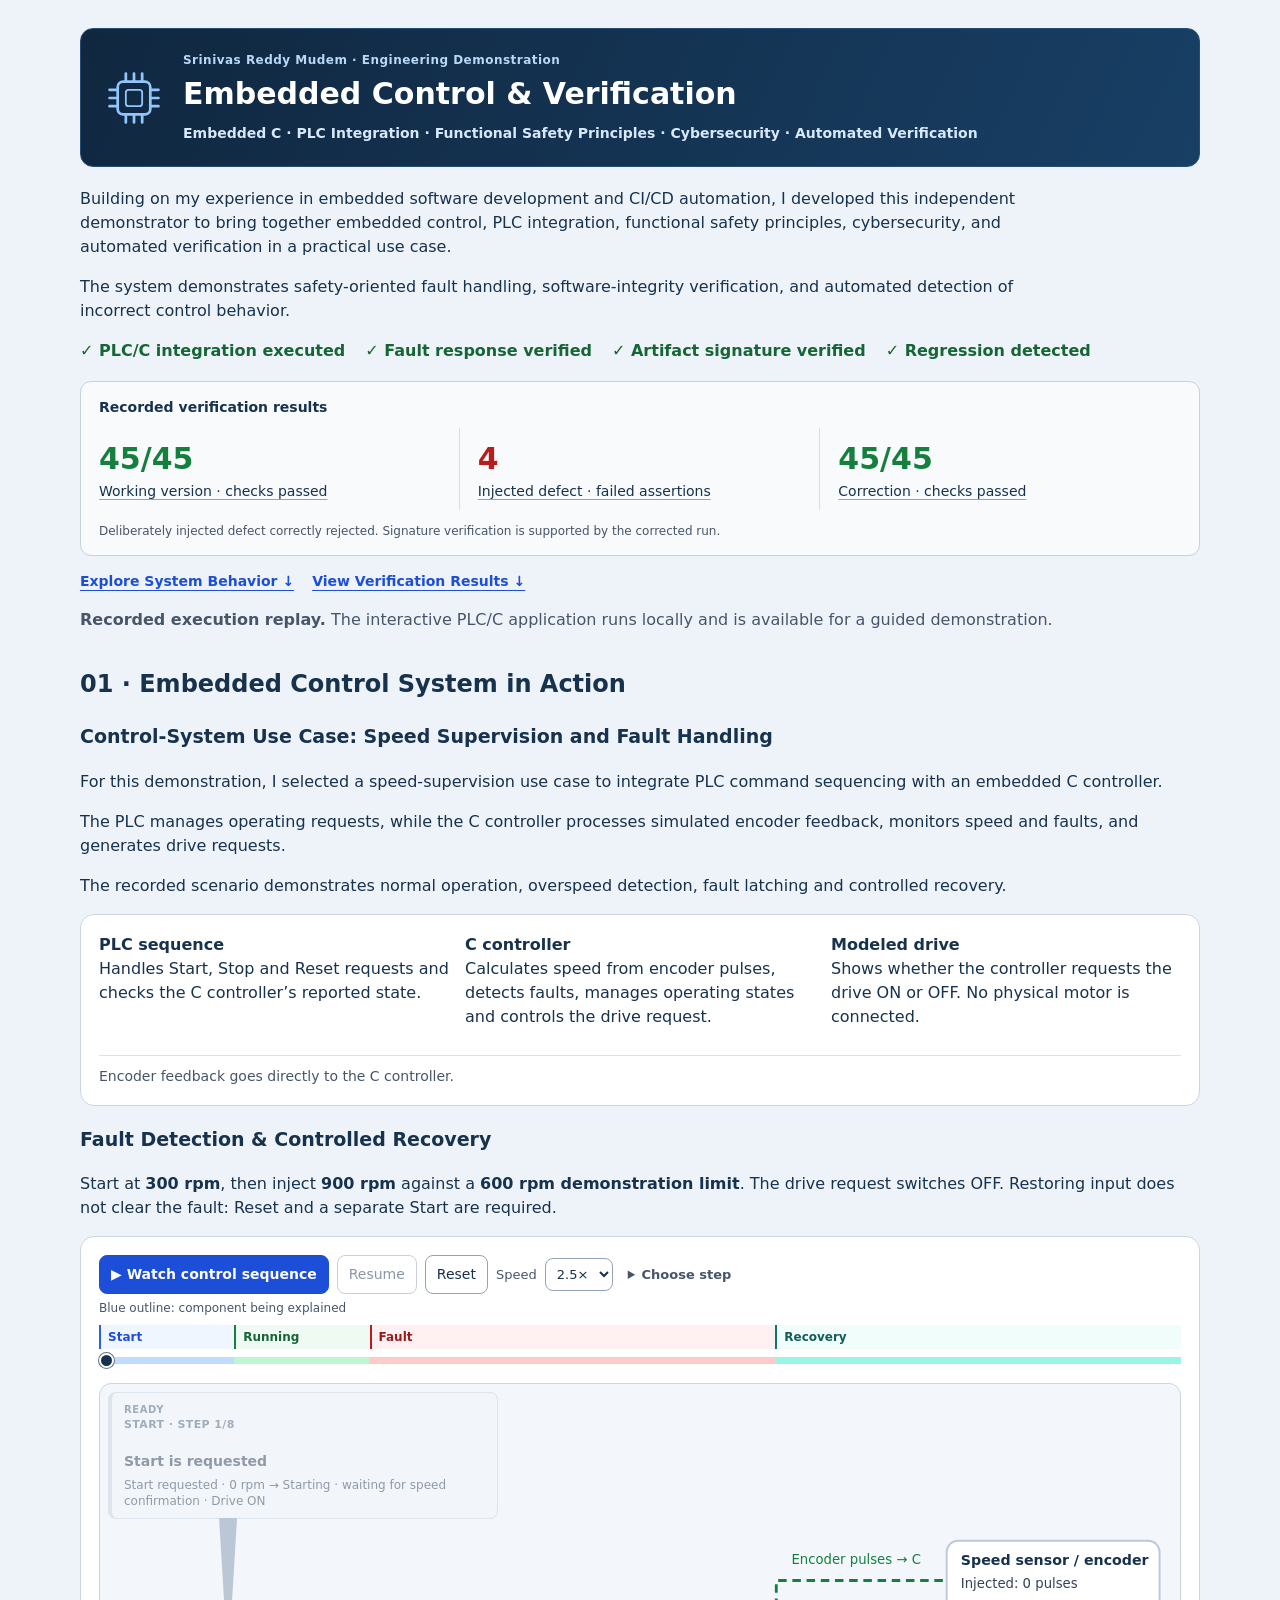
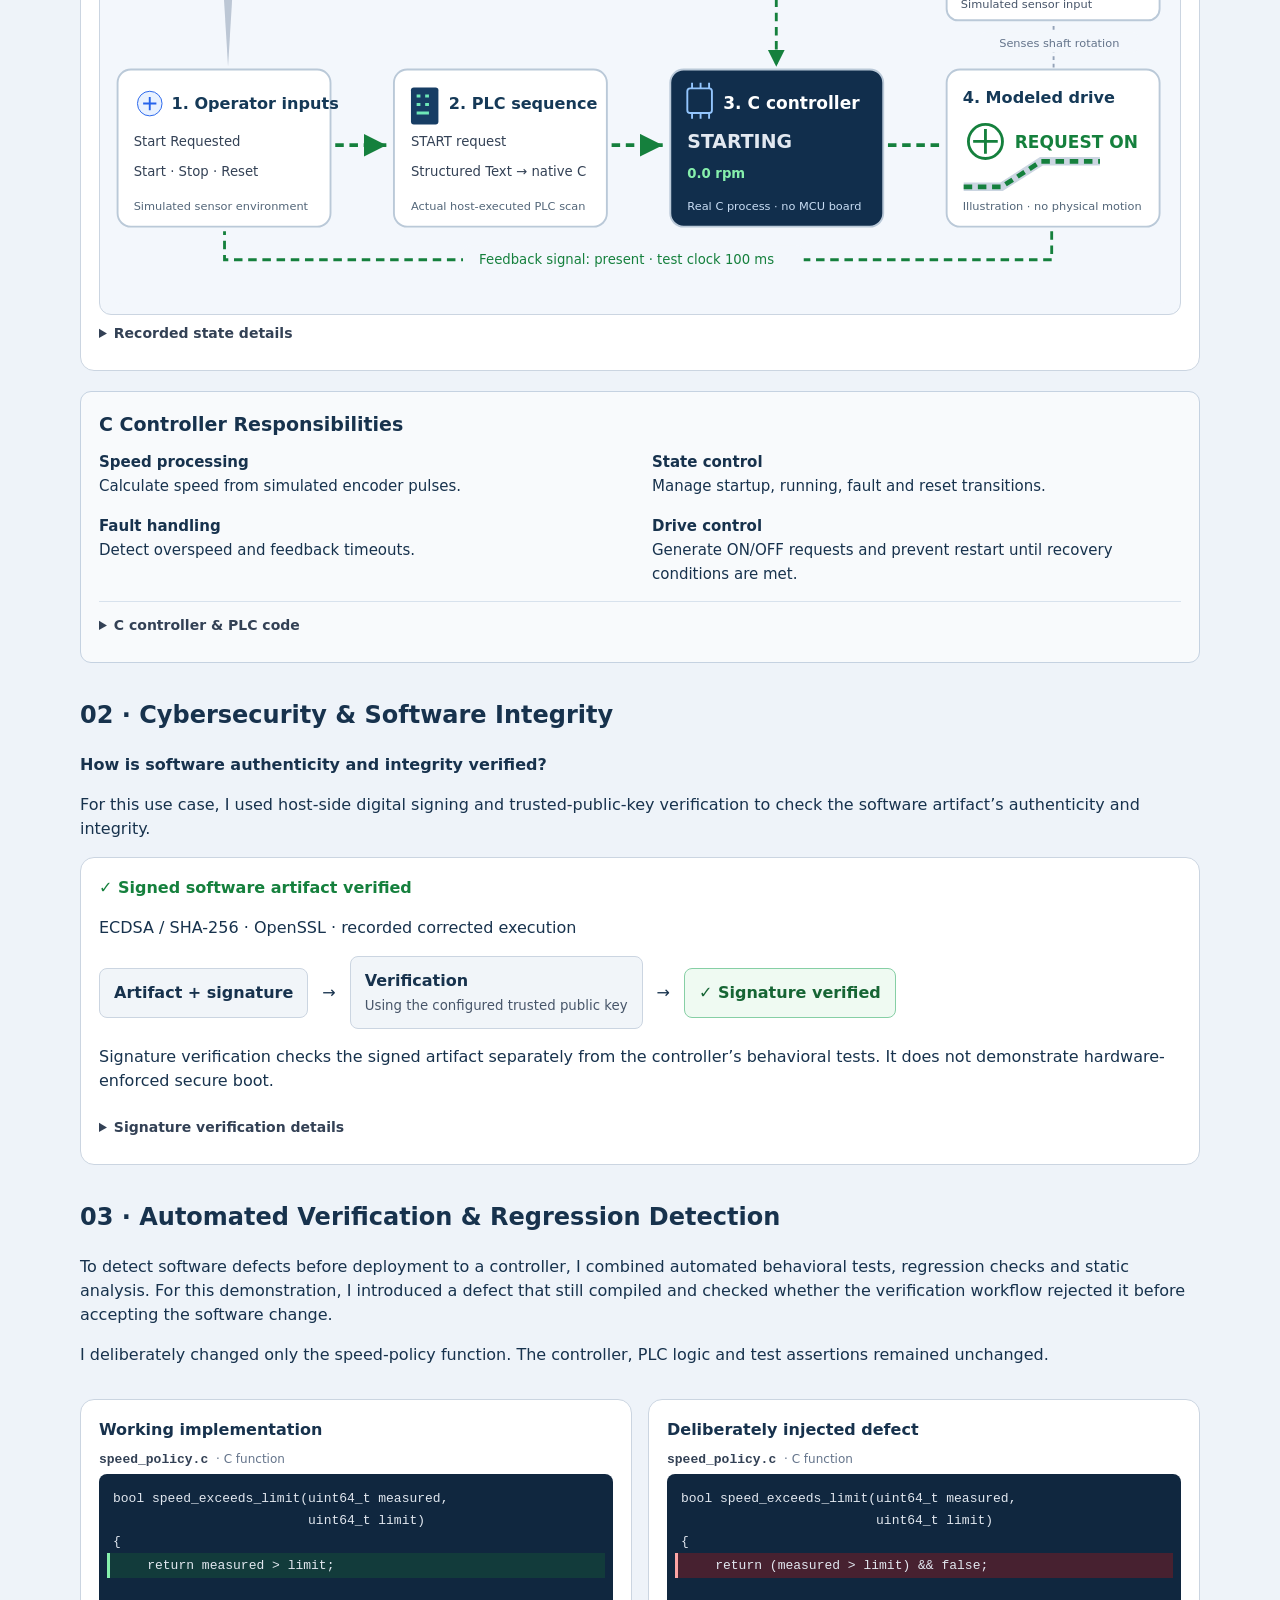
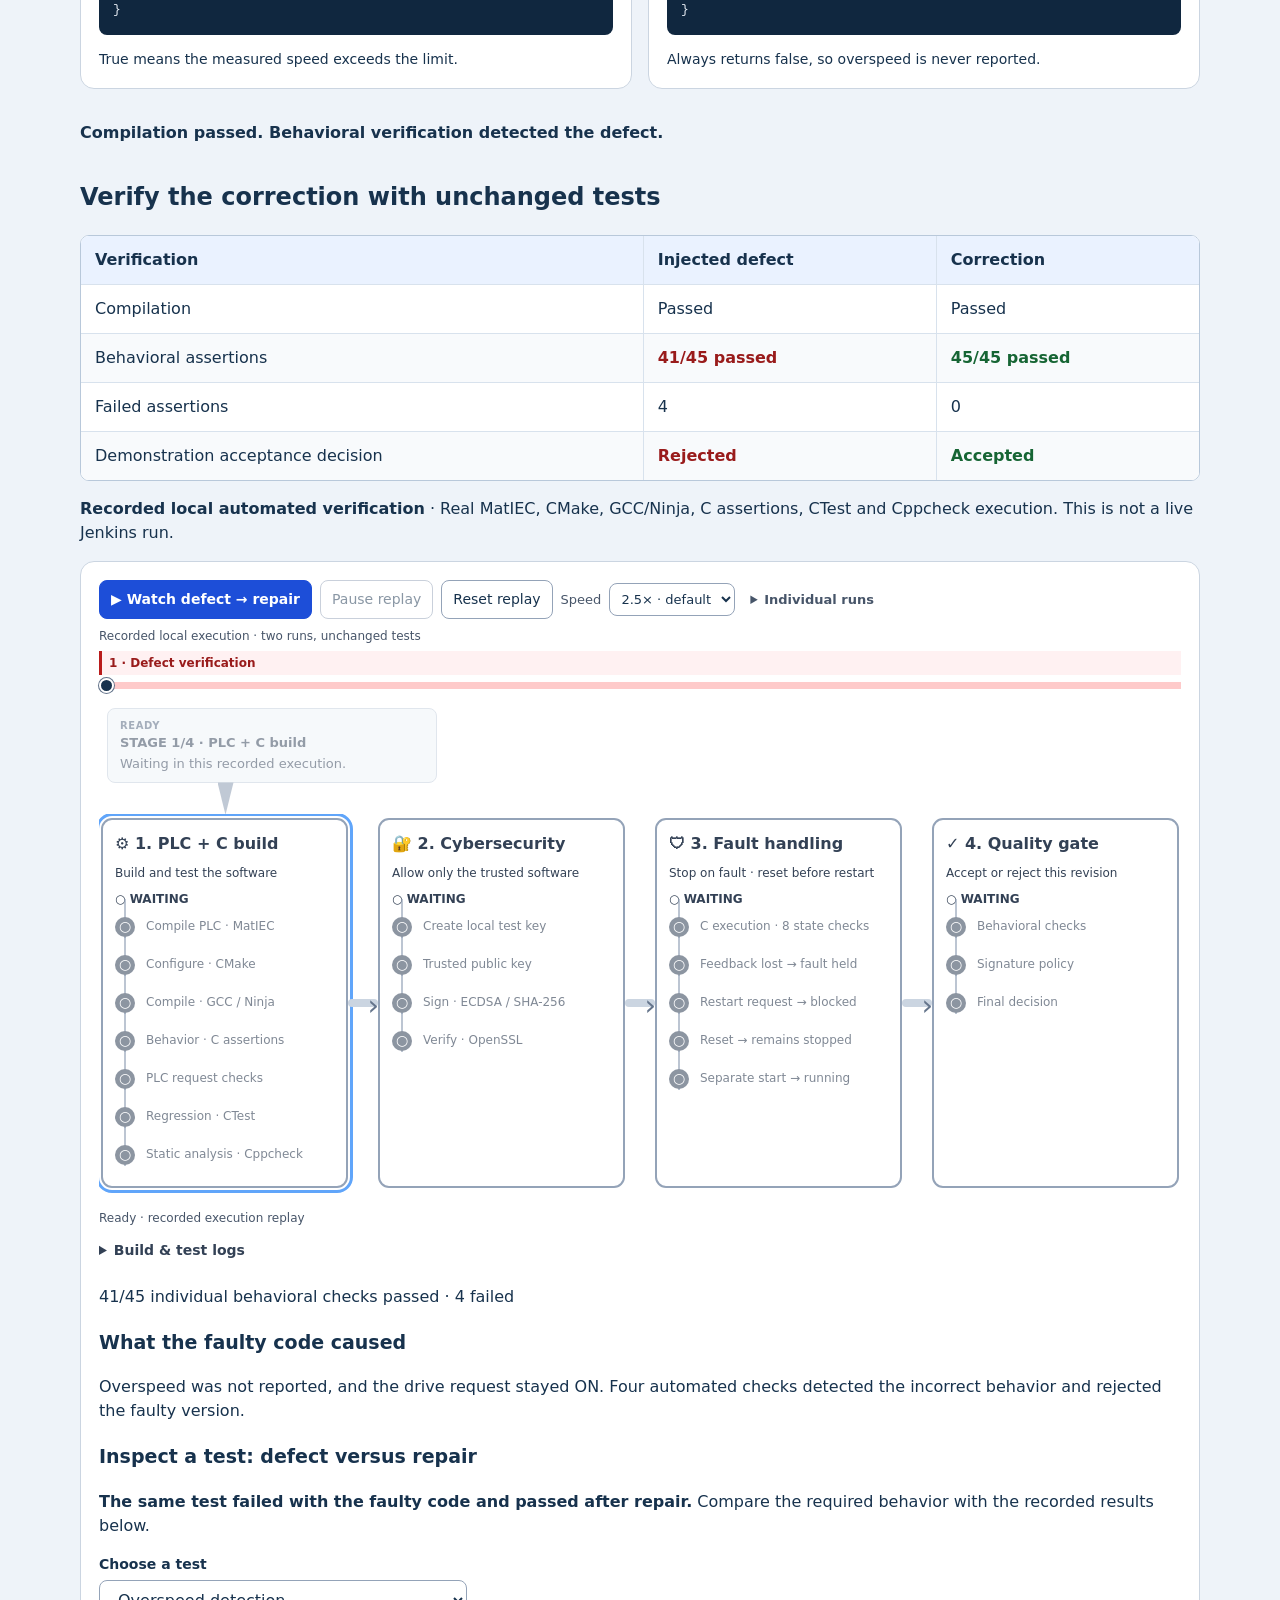
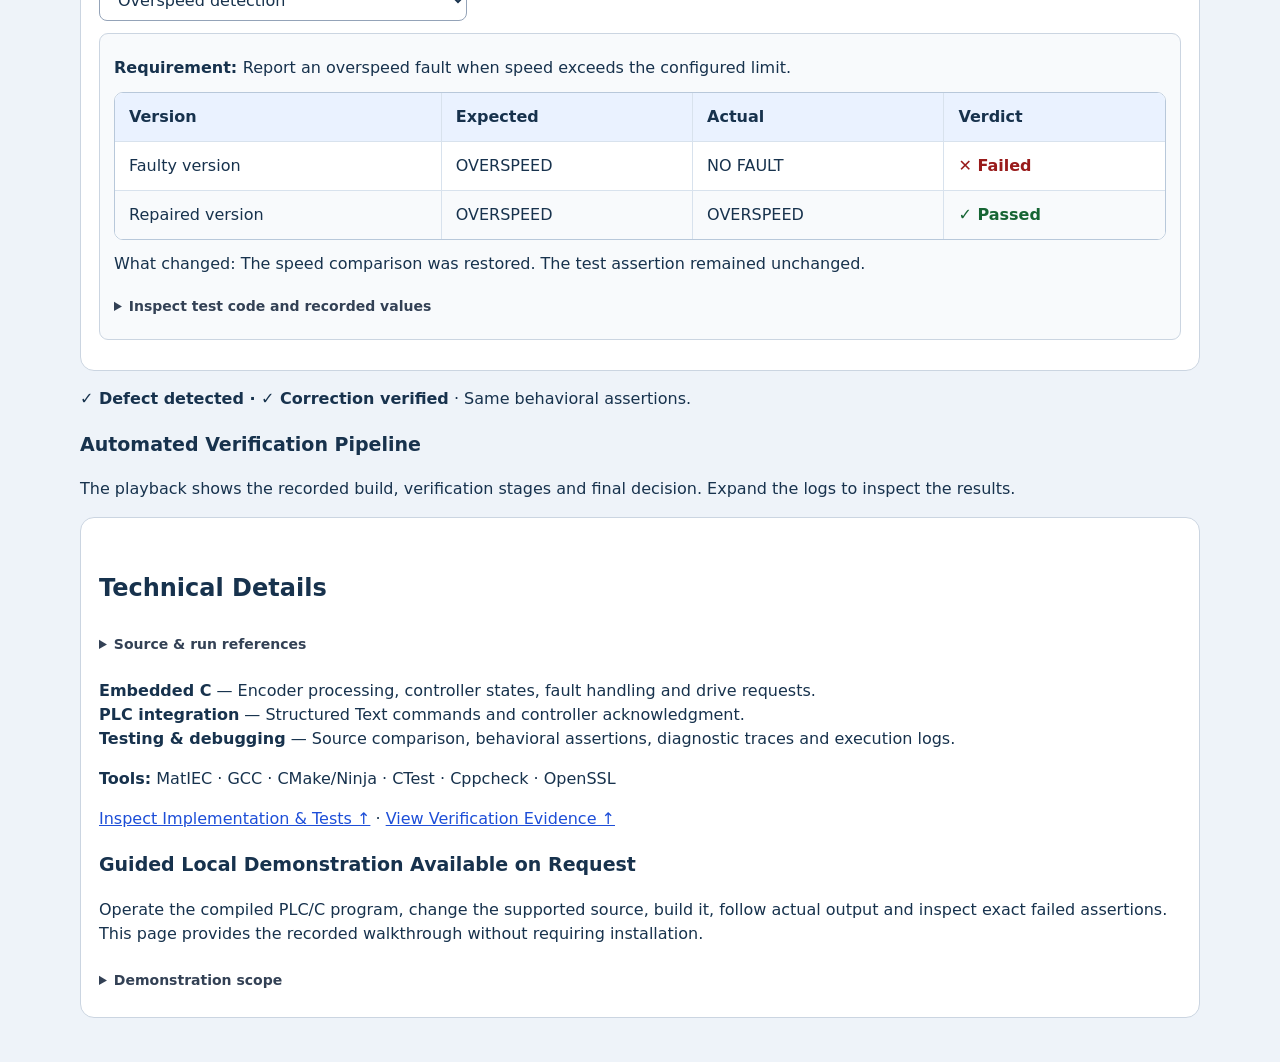
==== control-verification/index.html @ a2d09447 "Connect automated verification to its engineering purpose" ====
<!doctype html><html lang="en"><meta charset="utf-8"><meta name="viewport" content="width=device-width,initial-scale=1"><title>Embedded Control &amp; Verification · Srinivas Reddy Mudem</title><link rel="icon" type="image/svg+xml" href="favicon.svg?v=2"><link rel="icon" sizes="any" href="favicon.ico?v=2"><link rel="apple-touch-icon" href="apple-touch-icon.png"><meta name="theme-color" content="#10273f">
<style>body{margin:0;background:#eef3f9;color:#17324d;font:16px/1.5 system-ui}main{max-width:1120px;margin:auto;padding:28px 20px}h1{font-size:30px;margin:8px 0}.label{color:#1d4ed8;font-weight:700}.intro{max-width:790px}.panel{background:white;border:1px solid #cbd5e1;border-radius:14px;padding:18px;margin:16px 0}.controls{display:flex;gap:10px;flex-wrap:wrap}button,select{font:inherit;padding:9px 14px;border-radius:8px;border:1px solid #94a3b8;background:white;color:#17324d;cursor:pointer}button:first-child{background:#1d4ed8;color:white}button:disabled{opacity:.5;cursor:default}.lab-machine{background:#f3f7fc;border:1px solid #cbd5e1;border-radius:12px;padding:8px}.lab-machine svg{width:100%;height:auto}.lab-svg-title{font-size:17px;fill:#153957;font-weight:700}.lab-svg-body{font-size:14px;fill:#334155}.lab-svg-small{font-size:12px;fill:#536679}.lab-explain{padding:12px;border-left:4px solid;margin-top:12px}.modeled-running-flow{stroke-dasharray:9 6;animation:flow 1.2s linear infinite}.observed-signal{stroke-dasharray:9 6;animation:flow 1.2s linear 1}.motor-spin{animation:spin 2s linear infinite;transform-origin:0 0}@keyframes flow{to{stroke-dashoffset:-30}}@keyframes spin{to{transform:rotate(360deg)}}.good{color:#15803d;font-weight:700}.facts{display:flex;gap:24px;flex-wrap:wrap}.muted{color:#475569}a{color:#1d4ed8}progress{width:100%;height:12px}@media(prefers-reduced-motion:reduce){*{animation:none!important}}@media(max-width:650px){main{padding:15px 10px}h1{font-size:24px}.lab-machine{overflow:auto}.lab-machine svg{min-width:750px}}button[aria-pressed="false"]{background:white;color:#17324d}button[aria-pressed="true"]{background:#1d4ed8;color:white}.story-meaning{padding:12px 16px;background:#eaf2ff;border-left:4px solid #2563eb;border-radius:7px;font-weight:600}#story-title{margin:18px 0 6px}#status{max-width:850px;font-size:17px;line-height:1.65}.lab-explain{display:none}</style><style>html{scroll-behavior:smooth}nav{margin:18px 0}nav a{padding:8px 12px;background:#e0eaff;border-radius:8px;text-decoration:none;font-weight:600}h2{margin-top:34px;font-size:24px}h3{font-size:19px}.roles,.code-pair{display:grid;grid-template-columns:repeat(2,minmax(0,1fr));gap:16px}.roles{grid-template-columns:repeat(3,minmax(0,1fr))}.roles p{margin:0}.pipeline{display:flex;flex-wrap:wrap;gap:8px}.tool{padding:9px;border-radius:8px;border:1px solid}.passed{background:#e7f6ed;color:#14532d;border-color:#86cfa5}.failed{background:#fff0f0;color:#991b1b;border-color:#f4a5a5}.blocked{background:#eef2f6;color:#475569;border-color:#cbd5e1}pre{white-space:pre-wrap;overflow-wrap:anywhere;font:14px/1.6 ui-monospace,monospace}.console{max-height:420px;overflow:auto;background:#102037;color:#e2e8f0;padding:15px;border-radius:9px}.detail{border-left:4px solid #dc2626;padding:12px;background:#fff1f2}.detail.good{border-color:#15803d;background:#effaf2;color:#14532d}@media(max-width:650px){.roles,.code-pair{grid-template-columns:1fr}.facts{gap:12px}nav a{font-size:14px}}@media(prefers-reduced-motion:reduce){html{scroll-behavior:auto}}</style>
<link rel="stylesheet" href="animation.css"><link rel="stylesheet" href="four-panel-style.css"><style>.keywords{font-weight:650;color:#214e7a}.capabilities{display:flex;flex-wrap:wrap;gap:8px 20px;color:#166534;font-weight:650}.metrics{display:grid;grid-template-columns:repeat(3,1fr);gap:12px}.metrics>div{background:white;border:1px solid #cbd5e1;border-radius:10px;padding:14px}.metrics strong{display:block;font-size:30px;color:#15803d}.metrics span{display:block}.metrics .defect-metric strong{color:#b91c1c}.responsibilities{display:grid;grid-template-columns:repeat(2,1fr);gap:4px 20px}summary{cursor:pointer;color:#1d4ed8;font-weight:600;padding:10px 0}table{border-collapse:collapse;width:100%;background:white}td,th{padding:12px;text-align:left;border-bottom:1px solid #cbd5e1}th{background:#eaf2ff}.table-scroll{overflow:auto}header .intro{max-width:950px}@media(max-width:650px){.metrics{grid-template-columns:1fr}.responsibilities{grid-template-columns:1fr}.metrics strong{font-size:26px}}</style><style>.step-card{border:1px solid #93b4e2;border-left:5px solid #2563eb;background:#eff6ff;border-radius:12px;padding:18px;margin:16px 0;color:#17324d}.step-card h3{margin:10px 0 6px;font-size:23px}.step-card-top{display:flex;justify-content:space-between;gap:12px;font-weight:750;color:#1d4ed8}.step-facts{display:grid;grid-template-columns:repeat(3,minmax(0,1fr));gap:12px;margin:16px 0}.step-facts>div{background:#ffffffbf;border:1px solid #cbd5e1;border-radius:8px;padding:12px}.step-facts span{display:block;font-size:12px;letter-spacing:.06em;color:#475569;margin-bottom:6px}.step-facts strong{display:block;font-size:18px}.step-card[data-tone="fault"]{background:#fff1f2;border-color:#fca5a5;border-left-color:#b91c1c}.step-card[data-tone="fault"] .step-card-top{color:#b91c1c}.step-card[data-tone="running"]{background:#f0fdf4;border-color:#86cfa5;border-left-color:#15803d}.step-card[data-tone="running"] .step-card-top{color:#166534}.step-card.step-arrival{animation:step-arrival .55s ease-out}@keyframes step-arrival{from{transform:translateY(8px);box-shadow:0 0 0 5px #60a5fa44}to{transform:translateY(0);box-shadow:0 0 0 0 transparent}}@media(max-width:650px){.step-facts{grid-template-columns:1fr}.step-card{padding:14px}.step-card h3{font-size:20px}}@media(prefers-reduced-motion:reduce){.step-card.step-arrival{animation:none}}</style><style>.step-card{padding:9px 13px;margin:10px 0;border-left-width:4px;border-radius:8px}.step-notice-title{display:flex;align-items:baseline;gap:10px;flex-wrap:wrap}.step-notice-title #step-number{font-size:11px;font-weight:750;color:#475569;white-space:nowrap}.step-card .step-notice-title h3{font-size:16px;line-height:1.35;margin:0}.step-card #step-compact{font-size:14px;line-height:1.4;margin:3px 0 0}.step-card.step-arrival{animation:compact-notice .4s ease-out}@keyframes compact-notice{from{opacity:.45;transform:translateY(-5px);box-shadow:0 3px 12px #17324d24}to{opacity:1;transform:translateY(0);box-shadow:none}}@media(max-width:650px){.step-card{padding:8px 10px}.step-card .step-notice-title h3{font-size:15px}.step-card #step-compact{font-size:13px}.step-notice-title{gap:3px 8px}}@media(prefers-reduced-motion:reduce){.step-card.step-arrival{animation:none}}</style><style>.walkthrough-scene{position:relative;border:1px solid #cbd5e1;border-radius:12px;padding:10px;background:#f3f7fc;margin-top:12px}.walkthrough-scene .step-card{position:relative;margin:0 0 16px;background:#fff;box-shadow:0 2px 7px #17324d12}.walkthrough-scene .step-card:after{content:"";position:absolute;left:34px;bottom:-8px;width:13px;height:13px;background:inherit;border-right:1px solid #93b4e2;border-bottom:1px solid #93b4e2;transform:rotate(45deg)}.walkthrough-scene .step-card[data-tone="fault"]:after{border-color:#fca5a5}.walkthrough-scene .step-card[data-tone="running"]:after{border-color:#86cfa5}.step-notice-title #step-number{color:#1d4ed8;background:#eaf2ff;padding:2px 7px;border-radius:5px;font-size:12px}.walkthrough-scene #diagram .lab-machine{border:0;padding:0}@media(max-width:650px){.walkthrough-scene{padding:7px}}</style><style>.step-card #progress{display:block;width:100%;height:5px;margin:8px 0 0;accent-color:#2563eb}.step-card[data-tone="fault"] #progress{accent-color:#b91c1c}.step-card[data-tone="running"] #progress{accent-color:#15803d}</style><style>.walkthrough-scene .step-card:after{left:var(--step-pointer-left,34px);transition:left .3s ease}.step-focus-name{font-size:12px;font-weight:700;color:#1d4ed8}.step-component-focus{stroke:#2563eb!important;stroke-width:4px!important;paint-order:stroke fill;animation:component-attention .8s ease-out 2}.walkthrough-scene:has(.step-card[data-tone="fault"]) .step-component-focus{stroke:#b91c1c!important}.step-card[data-tone="fault"] .step-focus-name{color:#b91c1c}@keyframes component-attention{0%,100%{stroke-opacity:1}50%{stroke-opacity:.35}}@media(prefers-reduced-motion:reduce){.step-component-focus{animation:none}.walkthrough-scene .step-card:after{transition:none}}</style><style>.step-pointer-connector{position:absolute;left:0;top:0;pointer-events:none;overflow:visible;z-index:2}.walkthrough-scene .step-card{z-index:3}</style><style>.walkthrough-scene .step-card:after{width:18px;height:var(--step-pointer-depth,12px);left:calc(var(--step-pointer-left,34px) - 2px);bottom:calc(-1 * var(--step-pointer-depth,12px));transform:none;clip-path:polygon(0 0,100% 0,50% 100%);border:0;background:#2563eb;transition:left .3s ease,height .3s ease}.walkthrough-scene .step-card[data-tone="fault"]:after{background:#b91c1c}.walkthrough-scene .step-card[data-tone="running"]:after{background:#15803d}.step-pointer-connector{display:none}</style><style>.step-card #progress{appearance:none;-webkit-appearance:none;cursor:ew-resize;touch-action:pan-y;min-height:20px;height:20px;background:transparent;margin:4px 0 0}.step-card #progress::-webkit-slider-runnable-track{height:5px;border-radius:5px;background:#bfd0e5}.step-card #progress::-webkit-slider-thumb{-webkit-appearance:none;width:14px;height:14px;margin-top:-4.5px;border-radius:50%;background:#2563eb;border:2px solid white;box-shadow:0 0 0 1px #2563eb}.step-card #progress:focus-visible{outline:2px solid #2563eb;outline-offset:3px}.step-card #progress::-moz-range-track{height:5px;background:#bfd0e5}.step-card #progress::-moz-range-progress{height:5px;background:#2563eb}.step-card #progress::-moz-range-thumb{background:#2563eb;border:2px solid white;border-radius:50%}</style><style>.step-card #progress::-webkit-slider-runnable-track{background:transparent}</style><style>.project-banner{display:flex;align-items:center;gap:20px;padding:22px 24px;margin-bottom:20px;border:1px solid #254d74;border-radius:13px;background:linear-gradient(115deg,#10273f,#183f65);color:#fff}.project-banner .label{color:#b9d7f7;font-size:12px;letter-spacing:.04em}.project-banner h1{color:#fff;font-size:30px;line-height:1.2;margin:7px 0 10px}.project-banner .keywords{color:#d7e8fa;font-size:14px;line-height:1.6;margin:0}.project-controller-icon{width:58px;height:58px;flex:0 0 58px;color:#93c5fd}@media(max-width:650px){.project-banner{padding:17px 15px;gap:12px;align-items:flex-start}.project-controller-icon{width:34px;height:34px;flex-basis:34px;margin-top:23px}.project-banner h1{font-size:24px}.project-banner .keywords{font-size:13px}.project-banner .label{font-size:11px}}</style><style>.walkthrough-scene #diagram{padding-top:29px}.step-target-label{position:absolute;z-index:4;padding:3px 9px;border-radius:6px;font-size:12px;font-weight:750;line-height:1.5;white-space:nowrap;max-width:calc(100% - 30px);background:#eaf2ff;color:#173d70;border:1px solid #93b4e2;box-shadow:0 2px 5px #17324d12;pointer-events:none}.step-target-label[data-tone="fault"]{background:#fff1f2;color:#991b1b;border-color:#fca5a5}.step-target-label[data-tone="running"]{background:#effaf2;color:#166534;border-color:#86cfa5}.step-notice-title #step-number{display:none}@media(max-width:650px){.walkthrough-scene #diagram{padding-top:35px}.step-target-label{font-size:12px}}</style><style>.walkthrough-scene{padding-top:130px}.walkthrough-scene #diagram{padding-top:0}.walkthrough-scene .step-card{position:absolute;box-sizing:border-box;margin:0;padding:9px 12px;z-index:4}.step-notice-title #step-number{display:inline-block;padding:0;background:transparent;font-size:11px}.step-notice-title{gap:4px 8px}.step-focus-name{display:none}.step-card .step-notice-title h3{font-size:14px}.step-card #step-compact{font-size:12px;line-height:1.35}.step-card.step-arrival{animation:none}.step-target-label{display:none}.walkthrough-playback{margin:8px 0}.walkthrough-playback #progress{display:block;appearance:none;-webkit-appearance:none;width:100%;height:20px;margin:0;cursor:ew-resize;touch-action:pan-y;background:transparent}.walkthrough-playback #progress::-webkit-slider-runnable-track{height:5px;background:transparent;border-radius:5px}.walkthrough-playback #progress::-webkit-slider-thumb{-webkit-appearance:none;width:14px;height:14px;margin-top:-4.5px;border:2px solid white;border-radius:50%;background:#2563eb;box-shadow:0 0 0 1px #2563eb}.walkthrough-playback #progress:focus-visible{outline:2px solid #2563eb;outline-offset:2px}@media(max-width:650px){.walkthrough-scene{padding-top:140px}.walkthrough-scene #diagram{padding-top:0}.step-card .step-notice-title h3{font-size:14px}}</style><style>#verification-scene{position:relative;padding-top:95px}#verification-notice{position:absolute;top:6px;box-sizing:border-box;width:330px;max-width:calc(100% - 16px);padding:9px 12px;border:1px solid #93b4e2;border-radius:8px;background:#eff6ff;color:#173d70;font-size:13px;z-index:3}#verification-notice p{margin:3px 0 0;line-height:1.4}#verification-notice:after{content:"";position:absolute;left:var(--pointer-x,24px);bottom:calc(-1 * var(--pointer-depth,12px));width:16px;height:var(--pointer-depth,12px);background:#2563eb;clip-path:polygon(0 0,100% 0,50% 100%)}#verification-notice[data-state="failed"]{background:#fff1f2;color:#991b1b;border-color:#fca5a5}#verification-notice[data-state="failed"]:after{background:#b91c1c}.verification-current-stage{outline:3px solid #60a5fa;outline-offset:2px}.verification-playback input{width:100%;height:20px;accent-color:#2563eb;cursor:ew-resize}.verification-playback{margin:8px 0}@media(max-width:650px){#verification-scene{padding-top:110px}}</style><style>#step-card[data-playback="ready"],#verification-notice[data-playback="ready"]{opacity:.58;background:#f1f5f9;color:#475569;border-color:#cbd5e1;box-shadow:none}#step-card[data-playback="ready"]:after,#verification-notice[data-playback="ready"]:after{background:#94a3b8}#step-card,#verification-notice{transition:opacity .2s ease,background-color .2s ease}#step-card[data-playback="ready"] .step-notice-title:before,#verification-notice[data-playback="ready"]:before{content:"READY";display:block;font-size:10px;letter-spacing:.06em;font-weight:700;color:#64748b}#verification-scene{overflow:clip}.walkthrough-scene{overflow:clip}</style><style>.metrics a{color:inherit;text-decoration:underline;text-decoration-color:#94a3b8;text-underline-offset:3px}.signature-flow{display:flex;align-items:center;gap:14px;flex-wrap:wrap;margin:16px 0}.signature-flow>div{padding:12px 14px;background:#f1f5f9;border:1px solid #cbd5e1;border-radius:8px}.signature-flow small{display:block;margin-top:3px;color:#475569}.signature-flow .signature-outcome{background:#effaf2;color:#166534;border-color:#86cfa5}.result-fail{color:#991b1b;font-weight:650}.result-pass{color:#166534;font-weight:650}.source-excerpt pre{background:#10273f;color:#e2e8f0;padding:16px;border-radius:9px;line-height:1.65}.code-keyword{color:#93c5fd}#working-evidence{scroll-margin-top:20px}@media(max-width:650px){.signature-flow{flex-direction:column;align-items:stretch}.signature-flow>span{align-self:center;transform:rotate(90deg)}}</style><style>.verification-story-status{padding:9px 12px;background:#eaf2ff;border-left:3px solid #2563eb;border-radius:5px;font-size:14px}.controls .secondary-replay{background:white;color:#334155;font-size:14px;padding:8px 11px}</style><style>.verification-journey{display:flex;gap:10px;align-items:center;flex-wrap:wrap;margin:14px 0}.verification-journey span[id]{padding:7px 12px;border:1px solid #cbd5e1;border-radius:7px;color:#475569;background:#f1f5f9}.verification-journey span[data-status="active"]{color:#1d4ed8;background:#eff6ff;border-color:#60a5fa;font-weight:700}.verification-journey span[data-status="rejected"]{color:#991b1b;background:#fff1f2;border-color:#fca5a5}.verification-journey span[data-status="verified"]{color:#166534;background:#effaf2;border-color:#86cfa5}</style><style>#verification-track-labels{display:grid;grid-template-columns:1fr 1fr;font-size:12px;font-weight:700;margin:6px 0 0}#verification-track-labels span{padding:4px 7px}#verification-track-labels .track-defect{color:#991b1b;border-left:3px solid #b91c1c;background:#fff1f2}#verification-track-labels .track-repair{color:#166534;border-left:3px solid #15803d;background:#effaf2}.verification-playback #verification-progress{appearance:none;-webkit-appearance:none;background:transparent;display:block;width:100%;height:22px;margin:0;cursor:ew-resize}.verification-playback #verification-progress::-webkit-slider-runnable-track{height:7px;background:transparent;border-radius:5px}.verification-playback #verification-progress::-webkit-slider-thumb{-webkit-appearance:none;width:15px;height:15px;margin-top:-4px;background:#17324d;border:2px solid white;border-radius:50%;box-shadow:0 0 0 1px #64748b}.verification-playback #verification-progress:focus-visible{outline:2px solid #2563eb;outline-offset:3px}.verification-playback #verification-progress::-moz-range-track{background:transparent;height:7px}.verification-playback #verification-progress::-moz-range-thumb{background:#17324d;border:2px solid white;border-radius:50%}#verification-track-labels[data-single="defect"]{grid-template-columns:1fr}#verification-track-labels[data-single="defect"] .track-repair{display:none}#verification-track-labels[data-single="repair"]{grid-template-columns:1fr}#verification-track-labels[data-single="repair"] .track-defect{display:none}</style><style>.compact-verification .verification-toolbar{align-items:center;gap:8px}.compact-verification .verification-toolbar button{font-size:14px;padding:8px 11px}.compact-verification .verification-toolbar label{font-size:13px;color:#475569}.compact-verification .verification-toolbar select{font-size:13px;padding:7px}.replay-disclosure{display:block;font-size:12px;margin:8px 0 3px}.individual-runs{position:relative}.individual-runs summary{font-size:13px;padding:7px;color:#475569}.individual-runs>.controls{position:absolute;top:100%;right:0;padding:10px;min-width:220px;background:white;border:1px solid #cbd5e1;box-shadow:0 4px 12px #17324d22;border-radius:8px;z-index:8}.compact-verification .verification-playback{margin:5px 0}.compact-verification #verification-track-labels span{padding:3px 7px}.compact-verification #replay-status{font-size:12px;margin:5px 0;color:#475569}@media(max-width:650px){.individual-runs>.controls{left:0;right:auto}}</style><style>#watch-verification-story,#watch-verification-story[aria-pressed="false"],#watch-verification-story[aria-pressed="true"]{background:#1d4ed8;color:#fff;border-color:#1d4ed8;font-weight:650}#watch-verification-story:hover{background:#1e40af;border-color:#1e40af}#watch-verification-story:focus-visible{outline:3px solid #93c5fd;outline-offset:3px}</style><style>.operating-phase-labels{display:grid;grid-template-columns:1fr 1fr 3fr 3fr;font-size:11px;font-weight:650;color:#475569;margin-top:8px}.operating-phase-labels span{padding:3px 5px;border-left:2px solid #93b4e2}.operating-phase-labels span:nth-child(2){border-color:#15803d;color:#166534}.operating-phase-labels span:nth-child(3){border-color:#b91c1c;color:#991b1b}#walkthrough-speed{font-size:13px;padding:7px}label[for="walkthrough-speed"]{font-size:13px;color:#475569}</style><style>.operating-toolbar{align-items:center;gap:8px}.operating-toolbar button{font-size:14px;padding:8px 11px}.operating-toolbar label{font-size:13px;color:#475569}#play,#play[aria-pressed="false"],#play[aria-pressed="true"]{background:#1d4ed8;color:#fff;border-color:#1d4ed8;font-weight:650}#play:hover{background:#1e40af}#play:focus-visible{outline:3px solid #93c5fd;outline-offset:3px}.operating-phase-labels{grid-template-columns:1fr 1fr 3fr 3fr;margin-top:5px;font-size:12px}.operating-phase-labels span{padding:3px 7px}.operating-phase-labels span:first-child{background:#eff6ff;color:#1d4ed8;border-color:#2563eb}.operating-phase-labels span:nth-child(2){background:#effaf2;color:#166534;border-color:#15803d}.operating-phase-labels span:nth-child(3){background:#fff1f2;color:#991b1b;border-color:#b91c1c}.operating-phase-labels span:nth-child(4){background:#f0fdfa;color:#115e59;border-color:#0f766e}.walkthrough-navigation{position:relative}.walkthrough-navigation summary{font-size:13px;padding:7px;color:#475569}.walkthrough-navigation>.controls{position:absolute;left:0;top:100%;z-index:8;background:white;padding:10px;border:1px solid #cbd5e1;border-radius:8px;box-shadow:0 4px 12px #17324d22;width:250px;box-sizing:border-box}.walkthrough-navigation select{max-width:100%;font-size:12px}.walkthrough-playback #progress{height:22px}.walkthrough-playback #progress::-webkit-slider-runnable-track{height:7px;background:transparent}.walkthrough-playback #progress::-webkit-slider-thumb{margin-top:-4px;width:15px;height:15px;background:#17324d;box-shadow:0 0 0 1px #64748b}.walkthrough-playback #progress::-moz-range-track{background:transparent;height:7px}.walkthrough-playback #progress::-moz-range-progress{background:transparent}.walkthrough-playback #progress::-moz-range-thumb{background:#17324d}</style><style>.step-card .step-notice-title{display:block}.step-card .step-notice-title #step-number{display:block;font-size:11px;font-weight:750;letter-spacing:.035em;margin-bottom:3px;padding:0;background:transparent}.step-card .step-notice-title h3{font-size:14px;line-height:1.35}.step-card[data-phase="start"] .step-notice-title #step-number{color:#1d4ed8}.step-card[data-phase="running"] .step-notice-title #step-number{color:#166534}.step-card[data-phase="fault"] .step-notice-title #step-number{color:#991b1b}.step-card[data-phase="recovery"] .step-notice-title #step-number{color:#115e59}.step-card[data-playback="ready"] .step-notice-title #step-number{color:#64748b}</style><style>@media(max-width:650px){.walkthrough-navigation>.controls{position:fixed;left:50%;right:auto;top:auto;transform:translateX(-50%);max-width:calc(100vw - 32px)}}</style><style>.step-component-focus{animation:none!important;stroke:#2563eb!important;stroke-width:4px!important}.walkthrough-scene:has(.step-card[data-tone="fault"]) .step-component-focus{stroke:#b91c1c!important}.walkthrough-scene:has(.step-card[data-playback="ready"]) .step-component-focus{stroke:#94a3b8!important}</style><style>#diagram .step-component-focus,.walkthrough-scene:has(.step-card[data-tone="fault"]) #diagram .step-component-focus,.walkthrough-scene:has(.step-card[data-playback="ready"]) #diagram .step-component-focus{stroke:#2563eb!important;stroke-width:4px!important;animation:none!important}.selection-key{display:flex;gap:7px;align-items:center;font-size:12px;color:#475569;margin:5px 0}.selection-key span{display:inline-block;width:11px;height:11px;border:2px solid #2563eb;border-radius:3px;background:transparent}</style><style>#diagram:not([data-playback="playing"]) *,#diagram:not([data-playback="playing"]) *:before,#diagram:not([data-playback="playing"]) *:after{animation-play-state:paused!important}#diagram[data-playback="playing"] *,#diagram[data-playback="playing"] *:before,#diagram[data-playback="playing"] *:after{animation-play-state:running}#diagram:not([data-playback="playing"]) .step-component-focus{transition:none!important}</style><style>.assertion-comparison{margin:12px 0;padding:14px;border:1px solid #cbd5e1;border-radius:9px;background:#f8fafc}.assertion-comparison p{margin:8px 0 12px}.assertion-comparison .result-pass,.assertion-comparison .result-fail{white-space:nowrap}.assertion-comparison details p{overflow-wrap:anywhere;font-size:13px}.assertion-comparison pre{font-size:13px}.comparison-unavailable{border-color:#b91c1c;color:#991b1b}#assertion-heading{display:block;font-size:14px;font-weight:600;margin:8px 0 5px}#assertion{max-width:100%}</style><style>#assertion-technical-details h4{font-size:15px;margin:16px 0 7px}#assertion-technical-details .assertion-source-code{background:#10273f;color:#e2e8f0;padding:13px;border-radius:7px;font:13px/1.65 ui-monospace,monospace}#assertion-technical-details small{color:#475569;font-size:12px}.assertion-run-reference{border-left:3px solid #cbd5e1;padding:7px 12px;margin:12px 0}.assertion-run-reference p{margin:5px 0!important}.assertion-comparison #assertion-recorded-values td{overflow-wrap:normal}.assertion-comparison #assertion-recorded-values th{white-space:nowrap}#test-comparison{scroll-margin-top:20px}#fault-impact-comparison a[data-test-id]{text-underline-offset:3px}</style><style>@media(max-width:650px){#assertion-comparison-table,#assertion-comparison-table tbody{display:block;width:100%}#assertion-comparison-table thead{display:none}#assertion-comparison-table tbody tr{display:grid;grid-template-columns:minmax(0,1fr) minmax(0,1fr);margin-bottom:12px;border:1px solid #cbd5e1;border-radius:7px;overflow:hidden;background:white}#assertion-comparison-table td{display:block;min-width:0;padding:10px;overflow-wrap:anywhere;border-bottom:0}#assertion-comparison-table td:first-child{grid-column:1/-1;font-weight:700;background:#eaf2ff}#assertion-comparison-table td:nth-child(2):before{content:"Expected";display:block;color:#475569;font-size:12px;font-weight:400;margin-bottom:4px}#assertion-comparison-table td:nth-child(3):before{content:"Actual";display:block;color:#475569;font-size:12px;font-weight:400;margin-bottom:4px}#assertion-comparison-table td:last-child{grid-column:1/-1;border-top:1px solid #e2e8f0}}</style><style>details>summary{font-size:14px;font-weight:600;color:#334155;padding:8px 0}details>summary:hover{color:#1d4ed8}details>summary:focus-visible{outline:2px solid #2563eb;outline-offset:3px}header nav.controls{gap:18px;margin:15px 0}header nav.controls a{padding:0;background:none;border-radius:0;font-size:14px;font-weight:600;text-decoration:underline;text-underline-offset:4px}#source-run-references{margin:12px 0}#source-run-references p{font-size:13px;overflow-wrap:anywhere}#source-run-references h4{font-size:14px;margin:18px 0 7px}#source-run-references pre{font-size:13px;background:#f1f5f9;border-radius:7px;padding:12px}#working-evidence{scroll-margin-top:20px}</style><style>.table-scroll{border:1px solid #b8c8da;border-radius:9px;background:#fff;overflow:auto;margin:12px 0}.table-scroll table{width:100%;border-collapse:separate;border-spacing:0;background:#fff}.table-scroll th,.table-scroll td{padding:12px 14px;border:0;border-right:1px solid #d8e2ed;border-bottom:1px solid #d8e2ed;text-align:left;vertical-align:top}.table-scroll th{background:#eaf2ff;color:#17324d;font-weight:700}.table-scroll tr>:last-child{border-right:0}.table-scroll tbody tr:last-child>td{border-bottom:0}.table-scroll tbody tr:nth-child(even)>td{background:#f8fafc}.table-scroll .result-fail{color:#991b1b}.table-scroll .result-pass{color:#166534}@media(max-width:650px){.table-scroll th,.table-scroll td{padding:10px}#assertion-comparison-table tbody tr{border:0;border-bottom:1px solid #d8e2ed;border-radius:0;margin:0}#assertion-comparison-table tbody tr:last-child{border-bottom:0}#assertion-comparison-table td{border:0}#assertion-comparison-table td:first-child{background:#eaf2ff}#assertion-comparison-table td:last-child{border-top:1px solid #e2e8f0}}</style><style>.policy-card{min-width:0}.policy-filename{font:600 13px ui-monospace,monospace;color:#334155;margin:10px 0 7px}.policy-filename span{font:400 12px system-ui;color:#64748b}.policy-card pre{background:#10273f;color:#e2e8f0;padding:14px;border-radius:8px;font:13px/1.65 ui-monospace,monospace;margin:0;overflow-wrap:anywhere}.policy-return{display:block;margin:0 -6px;padding:2px 6px;border-left:3px solid}.policy-return.working{background:#16653455;border-color:#86efac}.policy-return.faulty{background:#991b1b66;border-color:#fca5a5}.policy-card>p:last-child{font-size:14px;margin-bottom:0}</style><style>.results-summary{margin:18px 0 14px;padding:15px 18px;background:#f8fafc;border:1px solid #c5d2e1;border-radius:11px}.results-summary>.label{margin:0 0 10px;color:#17324d;font-size:14px;font-weight:650}.results-summary .metrics{gap:0;grid-template-columns:repeat(3,minmax(0,1fr))}.results-summary .metrics>div{border:0;border-right:1px solid #d5dfeb;border-radius:0;padding:8px 18px;background:transparent}.results-summary .metrics>div:first-child{padding-left:0}.results-summary .metrics>div:last-child{border-right:0}.results-summary .metrics strong{font-size:30px}.results-summary .metrics span{font-size:14px;line-height:1.5}.results-summary>.muted{font-size:12px;line-height:1.5;margin:12px 0 0;color:#475569}@media(max-width:650px){.results-summary{padding:14px}.results-summary .metrics{grid-template-columns:1fr}.results-summary .metrics>div,.results-summary .metrics>div:first-child{border-right:0;border-bottom:1px solid #d5dfeb;padding:10px 0}.results-summary .metrics>div:last-child{border-bottom:0}.results-summary .metrics strong{font-size:27px}}</style><style>.controller-detail{background:#f8fafc;border:1px solid #c5d2e1;border-radius:11px;padding:18px;margin:20px 0}.controller-detail>h3{margin:0 0 12px;font-size:19px;color:#17324d}.controller-detail .responsibilities{display:grid;grid-template-columns:repeat(2,minmax(0,1fr));gap:16px 24px}.controller-detail .responsibilities>p{margin:0;font-size:15px;line-height:1.6;background:none;border:0}.controller-detail>details{margin-top:15px;border-top:1px solid #d8e2ed;padding-top:5px}@media(max-width:650px){.controller-detail{padding:15px}.controller-detail .responsibilities{grid-template-columns:1fr;gap:14px}}</style><style>.roles .encoder-role-note{grid-column:1/-1;border-top:1px solid #d8e2ed;padding-top:10px;margin-top:10px;font-size:14px;color:#475569}</style><main><header><div class="project-banner"><svg class="project-controller-icon" viewBox="0 0 64 64" aria-hidden="true"><rect x="14" y="14" width="36" height="36" rx="6" fill="none" stroke="currentColor" stroke-width="3"/><rect x="23" y="23" width="18" height="18" rx="3" fill="none" stroke="currentColor" stroke-width="2"/><path d="M23 5v9m9-9v9m9-9v9M23 50v9m9-9v9m9-9v9M5 23h9m-9 9h9m-9 9h9m36-18h9m-9 9h9m-9 9h9" stroke="currentColor" stroke-width="3" stroke-linecap="round"/></svg><div><div class="label">Srinivas Reddy Mudem · Engineering Demonstration</div><h1>Embedded Control &amp; Verification</h1><p class="keywords">Embedded C · PLC Integration · Functional Safety Principles · Cybersecurity · Automated Verification</p></div></div><p class="intro">Building on my experience in embedded software development and CI/CD automation, I developed this independent demonstrator to bring together embedded control, PLC integration, functional safety principles, cybersecurity, and automated verification in a practical use case.</p><p class="intro">The system demonstrates safety-oriented fault handling, software-integrity verification, and automated detection of incorrect control behavior.</p><div class="capabilities" aria-label="Demonstrated capabilities"><span>✓ PLC/C integration executed</span><span>✓ Fault response verified</span><span>✓ Artifact signature verified</span><span>✓ Regression detected</span></div><div class="results-summary" role="group" aria-labelledby="recorded-results-heading"><p class="label" id="recorded-results-heading">Recorded verification results</p><div class="metrics"><div><strong>45/45</strong><span><a href="#working-evidence">Working version · checks passed</a></span></div><div class="defect-metric"><strong>4</strong><span><a href="#defect">Injected defect · failed assertions</a></span></div><div><strong>45/45</strong><span><a href="#verify">Correction · checks passed</a></span></div></div><p class="muted">Deliberately injected defect correctly rejected. Signature verification is supported by the corrected run.</p></div><nav class="controls"><a href="#operate">Explore System Behavior ↓</a><a href="#verify">View Verification Results ↓</a></nav><p class="muted"><b>Recorded execution replay.</b> The interactive PLC/C application runs locally and is available for a guided demonstration.</p></header><section id="operate"><h2>01 · Embedded Control System in Action</h2><h3>Control-System Use Case: Speed Supervision and Fault Handling</h3><p>For this demonstration, I selected a speed-supervision use case to integrate PLC command sequencing with an embedded C controller.</p><p>The PLC manages operating requests, while the C controller processes simulated encoder feedback, monitors speed and faults, and generates drive requests.</p><p>The recorded scenario demonstrates normal operation, overspeed detection, fault latching and controlled recovery.</p><div class="panel roles"><p><b>PLC sequence</b><br>Handles Start, Stop and Reset requests and checks the C controller’s reported state.</p><p><b>C controller</b><br>Calculates speed from encoder pulses, detects faults, manages operating states and controls the drive request.</p><p><b>Modeled drive</b><br>Shows whether the controller requests the drive ON or OFF. No physical motor is connected.</p><p class="encoder-role-note">Encoder feedback goes directly to the C controller.</p></div><h3>Fault Detection &amp; Controlled Recovery</h3><p>Start at <b>300 rpm</b>, then inject <b>900 rpm</b> against a <b>600 rpm demonstration limit</b>. The drive request switches OFF. Restoring input does not clear the fault: Reset and a separate Start are required.</p><div class="panel"><div class="controls operating-toolbar"><button id="play">▶ Watch control sequence</button><button id="pause-walkthrough" disabled>Pause</button><button id="reset">Reset</button><label for="walkthrough-speed">Speed</label><select id="walkthrough-speed"><option value="0.5">0.5×</option><option value="1">1×</option><option value="1.5">1.5×</option><option value="2">2×</option><option value="2.5" selected>2.5×</option><option value="4">4×</option></select><details class="walkthrough-navigation"><summary>Choose step</summary><div class="controls"><button id="previous">← Previous</button><button id="next">Next →</button><select id="steps" aria-label="Recorded execution step"></select></div></details></div><p id="operation-explanation" class="muted" aria-live="polite" hidden></p><p class="selection-key">Blue outline: component being explained</p><div class="walkthrough-playback"><div class="operating-phase-labels" aria-hidden="true"><span>Start</span><span>Running</span><span>Fault</span><span>Recovery</span></div><input id="progress" type="range" min="0" max="8" step="0.001" value="0" aria-label="Seek recorded walkthrough" title="Drag to move through the recorded walkthrough"></div><div class="walkthrough-scene"><section id="step-card" data-playback="ready" class="step-card" aria-live="polite" aria-atomic="true"><div class="step-notice-title"><span id="step-number"></span><span id="step-focus-name" class="step-focus-name"></span><h3 id="story-title"></h3></div><p id="step-compact"></p><span id="step-state" hidden></span><p id="status" hidden></p><strong id="step-input" hidden></strong><strong id="step-controller" hidden></strong><strong id="step-output" hidden></strong><p id="step-explanation" hidden></p></section><div id="diagram"></div></div><p id="story-meaning" class="story-meaning" hidden></p><details><summary>Recorded state details</summary><p id="recorded-timing"></p><p id="comparison" class="good"></p></details></div>
<div class="controller-detail"><h3>C Controller Responsibilities</h3><div class="responsibilities"><p><b>Speed processing</b><br>Calculate speed from simulated encoder pulses.</p><p><b>State control</b><br>Manage startup, running, fault and reset transitions.</p><p><b>Fault handling</b><br>Detect overspeed and feedback timeouts.</p><p><b>Drive control</b><br>Generate ON/OFF requests and prevent restart until recovery conditions are met.</p></div><details><summary>C controller &amp; PLC code</summary><p>Saved source files match the checksums recorded for this run. The test comparison below links results to the code.</p><div class="source-excerpt"><p><b>Fault latching and drive output · drive_controller.c</b></p><p class="muted">Code formatted for readability; the complete source below is unchanged.</p><pre><code><span class="code-keyword">static enum</span> drive_result trip(<span class="code-keyword">struct</span> drive *d,
                              <span class="code-keyword">enum</span> drive_fault reason)
{
    d-&gt;state = FAULT;
    d-&gt;fault = reason;
    d-&gt;drive_request = <span class="code-keyword">false</span>;
    <span class="code-keyword">return</span> FAULT_HELD;
}</code></pre></div><details><summary>Complete C source · drive_controller.c</summary><pre>#include &quot;drive_controller.h&quot;

void drive_init(struct drive *d) { *d=(struct drive){.state=READY}; }
static enum drive_result trip(struct drive *d,enum drive_fault reason)
{
 d-&gt;state=FAULT;d-&gt;fault=reason;d-&gt;drive_request=false;return FAULT_HELD;
}
bool drive_speed_fresh(const struct drive *d)
{ return d-&gt;have_sample &amp;&amp; d-&gt;now_ms-d-&gt;sample_ms&lt;=SAMPLE_TIMEOUT_MS; }

enum drive_result drive_step(struct drive *d,struct drive_input in)
{
 /* Reject invalid time/sample before touching any controller state. */
 if(in.now_ms&lt;d-&gt;now_ms)return INVALID_TIME;
 if(in.sample_available &amp;&amp; d-&gt;have_sample &amp;&amp; in.now_ms==d-&gt;sample_ms &amp;&amp; in.encoder_count!=d-&gt;encoder_count)return INVALID_SAMPLE;
 d-&gt;now_ms=in.now_ms;
 /* Late data cannot erase a deadline which already expired. */
 if(d-&gt;state==STARTING &amp;&amp; in.now_ms-d-&gt;start_ms&gt;STARTUP_GRACE_MS)return trip(d,STARTUP_TIMEOUT);
 if(d-&gt;state==RUNNING &amp;&amp; in.now_ms-d-&gt;pulse_ms&gt;SAMPLE_TIMEOUT_MS)return trip(d,ENCODER_TIMEOUT);
 bool too_fast=false;
 if(in.sample_available){
  if(d-&gt;have_sample &amp;&amp; in.now_ms&gt;d-&gt;sample_ms){
   uint32_t elapsed=in.now_ms-d-&gt;sample_ms;
   uint32_t delta=in.encoder_count-d-&gt;encoder_count; /* Single unsigned counter wrap is supported. */
   uint64_t measured=(uint64_t)delta*60000U;
   uint64_t denominator=(uint64_t)PULSES_PER_REVOLUTION*elapsed;
   d-&gt;pulse_delta=delta;d-&gt;rpm_milli=measured*1000U/denominator;
   too_fast=speed_exceeds_limit(measured,(uint64_t)DEMO_LIMIT_RPM*denominator);
   if(delta){d-&gt;pulse_ms=in.now_ms;d-&gt;stationary_confirmed=false;}
   else if(elapsed&gt;=SAMPLE_TIMEOUT_MS){d-&gt;stationary_confirmed=true;d-&gt;stationary_ms=in.now_ms;}
  }
  d-&gt;have_sample=true;d-&gt;sample_ms=in.now_ms;d-&gt;encoder_count=in.encoder_count;
 }
 if(d-&gt;state==FAULT){
  d-&gt;drive_request=false;
  if(in.command==RESET){
   if(!drive_speed_fresh(d) || !d-&gt;stationary_confirmed || in.now_ms-d-&gt;stationary_ms&gt;SAMPLE_TIMEOUT_MS || d-&gt;rpm_milli)return RESET_DENIED;
   d-&gt;state=READY;d-&gt;fault=NO_FAULT;return OK;
  }
  return FAULT_HELD;
 }
 if(too_fast &amp;&amp; (d-&gt;state==STARTING || d-&gt;state==RUNNING))return trip(d,OVERSPEED);
 if(in.command==STOP){d-&gt;state=READY;d-&gt;drive_request=false;return OK;}
 if(d-&gt;state==STARTING &amp;&amp; in.sample_available &amp;&amp; d-&gt;pulse_delta &amp;&amp; d-&gt;rpm_milli &amp;&amp; drive_speed_fresh(d))d-&gt;state=RUNNING;
 if(in.command==START &amp;&amp; d-&gt;state==READY){
  d-&gt;state=STARTING;d-&gt;drive_request=true;d-&gt;start_ms=in.now_ms;d-&gt;pulse_ms=in.now_ms;
  /* A new start needs new pulses, not an old speed observation. */
  d-&gt;pulse_delta=0;d-&gt;stationary_confirmed=false;
 }
 return OK;
}
const char *drive_state_name(enum drive_state value)
{ switch(value){case READY:return &quot;READY&quot;;case STARTING:return &quot;STARTING&quot;;case RUNNING:return &quot;RUNNING&quot;;case FAULT:return &quot;FAULT&quot;;}return &quot;UNKNOWN&quot;; }
const char *drive_fault_name(enum drive_fault value)
{ switch(value){case NO_FAULT:return &quot;NONE&quot;;case STARTUP_TIMEOUT:return &quot;STARTUP_TIMEOUT&quot;;case ENCODER_TIMEOUT:return &quot;ENCODER_TIMEOUT&quot;;case OVERSPEED:return &quot;OVERSPEED&quot;;}return &quot;UNKNOWN&quot;; }
</pre></details><details><summary>PLC sequence · operator_sequence.st</summary><pre>(* PLC owns operation sequencing. C owns encoder supervision. *)
FUNCTION_BLOCK OperatorSequence
VAR_INPUT
    StartButton : BOOL;
    StopButton : BOOL;
    ResetButton : BOOL;
    ControllerState : INT; (* 0 Ready, 1 Starting, 2 Running, 3 Fault *)
    NowMs : UDINT;
END_VAR
VAR_OUTPUT
    Command : INT;       (* 0 None, 1 Start, 2 Stop, 3 Reset *)
    SequenceState : INT; (* 0 Ready, 1 Starting, 2 Running, 3 Fault *)
    FaultReason : INT;   (* 0 None, 1 Start not confirmed, 2 C fault *)
END_VAR
VAR
    StartAtMs : UDINT;
    ResetPending : BOOL;
END_VAR
VAR CONSTANT
    READY : INT := 0;
    STARTING : INT := 1;
    RUNNING : INT := 2;
    FAULT : INT := 3;
END_VAR

Command := 0;
IF StopButton THEN
    Command := 2;
    IF ControllerState &lt;&gt; FAULT THEN SequenceState := READY; END_IF;
ELSIF ControllerState = FAULT THEN
    SequenceState := FAULT;
    FaultReason := 2;
    IF ResetButton THEN Command := 3; ResetPending := TRUE; END_IF;
ELSIF SequenceState = FAULT THEN
    IF (ResetPending OR ResetButton) AND (ControllerState = READY) THEN
        Command := 3;
        SequenceState := READY;
        FaultReason := 0;
        ResetPending := FALSE;
    END_IF;
ELSIF SequenceState = STARTING THEN
    IF ControllerState = RUNNING THEN
        SequenceState := RUNNING;
    ELSIF NowMs - StartAtMs &gt; 500 THEN
        SequenceState := FAULT;
        FaultReason := 1;
        Command := 2;
    END_IF;
ELSIF SequenceState = RUNNING THEN
    IF ControllerState = READY THEN SequenceState := READY; END_IF;
ELSIF StartButton AND (ControllerState = READY) THEN
    Command := 1;
    SequenceState := STARTING;
    StartAtMs := NowMs;
END_IF;
END_FUNCTION_BLOCK
</pre></details><p>Source base: <code>aa76470b3a7df1a36b23494740870ed969700139</code>; saved local source changes are identified by the file checksums in <a href="evidence.json">operating evidence</a>.</p></details></div></section><section id="security"><h2>02 · Cybersecurity &amp; Software Integrity</h2><p><b>How is software authenticity and integrity verified?</b></p><p>For this use case, I used host-side digital signing and trusted-public-key verification to check the software artifact’s authenticity and integrity.</p><div class="panel"><b class="good">✓ Signed software artifact verified</b><p>ECDSA / SHA-256 · OpenSSL · recorded corrected execution</p><div class="signature-flow" aria-label="Host-side signature verification"><div><b>Artifact + signature</b></div><span aria-hidden="true">→</span><div><b>Verification</b><small>Using the configured trusted public key</small></div><span aria-hidden="true">→</span><div class="signature-outcome"><b>✓ Signature verified</b></div></div><p>Signature verification checks the signed artifact separately from the controller’s behavioral tests. It does not demonstrate hardware-enforced secure boot.</p><details><summary>Signature verification details</summary><p>Corrected run <code>ee4976b5d4ae457384af57bf8ab76cae</code>: <code>sign.log</code> and <code>signature-verification.log</code> both exited 0. The defective run did not execute these stages.</p><a href="verification-evidence.json">View recorded results and run details (JSON)</a></details></div></section><!-- story-refined --><section id="defect"><h2>03 · Automated Verification &amp; Regression Detection</h2><p>To detect software defects before deployment to a controller, I combined automated behavioral tests, regression checks and static analysis. For this demonstration, I introduced a defect that still compiled and checked whether the verification workflow rejected it before accepting the software change.</p><p>I deliberately changed only the speed-policy function. The controller, PLC logic and test assertions remained unchanged.</p><div class="code-pair"><div class="panel policy-card"><b>Working implementation</b><p class="policy-filename">speed_policy.c <span>· C function</span></p><pre><code>bool speed_exceeds_limit(uint64_t measured,
                         uint64_t limit)
{
<span class="policy-return working">    return measured &gt; limit;</span>
}</code></pre><p>True means the measured speed exceeds the limit.</p></div><div class="panel policy-card"><b>Deliberately injected defect</b><p class="policy-filename">speed_policy.c <span>· C function</span></p><pre><code>bool speed_exceeds_limit(uint64_t measured,
                         uint64_t limit)
{
<span class="policy-return faulty">    return (measured &gt; limit) &amp;&amp; false;</span>
}</code></pre><p>Always returns false, so overspeed is never reported.</p></div></div><p><b>Compilation passed. Behavioral verification detected the defect.</b></p></section>
<section id="verify"><h2>Verify the correction with unchanged tests</h2><div class="table-scroll"><table><thead><tr><th>Verification</th><th>Injected defect</th><th>Correction</th></tr></thead><tbody><tr><td>Compilation</td><td>Passed</td><td>Passed</td></tr><tr><td>Behavioral assertions</td><td class="result-fail">41/45 passed</td><td class="result-pass"><b>45/45 passed</b></td></tr><tr><td>Failed assertions</td><td>4</td><td>0</td></tr><tr><td>Demonstration acceptance decision</td><td class="result-fail">Rejected</td><td class="result-pass">Accepted</td></tr></tbody></table></div><p><b>Recorded local automated verification</b> · Real MatIEC, CMake, GCC/Ninja, C assertions, CTest and Cppcheck execution. This is not a live Jenkins run.</p><div class="panel compact-verification"><div class="controls verification-toolbar"><button id="watch-verification-story">▶ Watch defect → repair</button><button id="pause-verification" disabled>Pause replay</button><button id="reset-verification">Reset replay</button><label for="verification-speed">Speed</label><select id="verification-speed"><option value="0.5">0.5×</option><option value="1">1× · normal</option><option value="1.5">1.5×</option><option value="2">2×</option><option value="4">4× · fast</option><option value="2.5" selected>2.5× · default</option></select><details class="individual-runs"><summary>Individual runs</summary><div class="controls"><button id="show-defect" class="secondary-replay">Defect only</button><button id="show-repair" class="secondary-replay">Repair only</button></div></details></div><small class="muted replay-disclosure">Recorded local execution · two runs, unchanged tests</small><div id="verification-journey" hidden><span id="journey-defect"></span><span id="journey-repair"></span></div><p id="verification-story-status" hidden aria-live="polite"></p><h3 id="verification-title" hidden></h3><button id="replay-verification" hidden>Replay verification</button><div class="verification-playback"><div id="verification-track-labels"><span class="track-defect">1 · Defect verification</span><span class="track-repair">2 · Repair verification</span></div><input id="verification-progress" type="range" min="0" max="1" step="0.001" value="0" aria-label="Seek recorded verification" title="Drag to move through recorded verification"></div><div id="verification-scene"><div id="verification-notice" aria-live="polite"><b id="verification-step"></b><p id="verification-explanation"></p></div><div id="animated-pipeline" class="four-panel-replay" aria-label="Recorded verification stages"></div></div><p id="replay-status" aria-live="polite">Ready to replay the selected execution.</p><details><summary>Build &amp; test logs</summary><pre id="replay-logs" class="console" aria-label="Recorded process output"></pre></details><div id="verification-pipeline" hidden aria-hidden="true"></div><p id="verification-counts"></p><h3>What the faulty code caused</h3><p>Overspeed was not reported, and the drive request stayed ON. Four automated checks detected the incorrect behavior and rejected the faulty version.</p><h3 id="test-comparison">Inspect a test: defect versus repair</h3><p><b>The same test failed with the faulty code and passed after repair.</b> Compare the required behavior with the recorded results below.</p><label id="assertion-heading" for="assertion">Choose a test</label><select id="assertion" aria-label="Choose a test"></select><div id="failure-detail"></div></div><p><b>✓ Defect detected · ✓ Correction verified</b> · Same behavioral assertions.</p><h3>Automated Verification Pipeline</h3><p>The playback shows the recorded build, verification stages and final decision. Expand the logs to inspect the results.</p></section>
<section class="panel"><h2>Technical Details</h2><details id="source-run-references"><summary>Source &amp; run references</summary><div id="working-evidence"><h4>Working-version recording</h4><p id="identity"></p><a href="evidence.json">Operating results (JSON)</a></div><h4>Selected verification run</h4><p id="verification-run"></p><a href="verification-evidence.json">Verification results (JSON)</a><h4>Selected source · speed_policy.c</h4><pre id="candidate-code"></pre><pre id="ctest-output" hidden></pre><div id="assertion-reference-container"></div></details><p><b>Embedded C</b> — Encoder processing, controller states, fault handling and drive requests.<br><b>PLC integration</b> — Structured Text commands and controller acknowledgment.<br><b>Testing &amp; debugging</b> — Source comparison, behavioral assertions, diagnostic traces and execution logs.</p><p><b>Tools:</b> MatIEC · GCC · CMake/Ninja · CTest · Cppcheck · OpenSSL</p><p><a href="#operate">Inspect Implementation &amp; Tests ↑</a> · <a href="#verify">View Verification Evidence ↑</a></p><h3>Guided Local Demonstration Available on Request</h3><p>Operate the compiled PLC/C program, change the supported source, build it, follow actual output and inspect exact failed assertions. This page provides the recorded walkthrough without requiring installation.</p><details><summary>Demonstration scope</summary><p>Independent host-executed PLC/C demonstrator with simulated sensor feedback and modeled drive behavior. This website replays recorded local execution. Physical equipment validation, safety certification and hardware-enforced secure boot are outside its scope. The speed limit is for demonstration; signature verification is host-side.</p></details></section></main>
<script>const walkthroughStory=[{"title": "1 \u00b7 Start is requested", "text": "The operator presses Start. The PLC passes the request to the C controller, which enables the drive request and waits for speed feedback.", "meaning": "The system is starting; normal running has not been confirmed yet."}, {"title": "2 \u00b7 Normal operation is confirmed", "text": "The encoder input represents 300 rpm. C checks the measured speed and confirms Running to the PLC.", "meaning": "The speed is below the 600 rpm demonstration limit, so the drive request remains ON."}, {"title": "3 \u00b7 Excessive speed triggers protection", "text": "The simulated encoder now represents 900 rpm. C detects overspeed, latches a fault and switches the drive request OFF.", "meaning": "Protection worked: the software requested a stop. Physical braking is not modeled."}, {"title": "4 \u00b7 The input is restored\u2014but the drive stays off", "text": "A valid stationary encoder sample is supplied. The immediate overspeed condition is gone, but the recorded fault is still latched.", "meaning": "Removing the cause must not automatically restart the drive."}, {"title": "5 \u00b7 A premature restart is blocked", "text": "Start is requested again without resetting the fault. The PLC/C interaction keeps the drive request OFF.", "meaning": "The operator must deliberately clear the fault before requesting a new start."}, {"title": "6 \u00b7 Reset clears the fault", "text": "With valid stationary feedback, Reset returns the controller to Ready. The drive request remains OFF.", "meaning": "Reset clears the fault; it is not a command to start moving."}, {"title": "7 \u00b7 A separate Start begins recovery", "text": "The operator makes a fresh Start request. The controller enables the drive request and waits for new speed feedback.", "meaning": "Recovery follows an explicit Reset \u2192 Start sequence."}, {"title": "8 \u00b7 Normal running is restored", "text": "Fresh encoder feedback again represents 300 rpm. The controller confirms Running and the drive request stays ON.", "meaning": "Next: inspect the code defect below and see whether automated verification catches it."}];const frames=[{"name": "Start requested", "simulated_ms": 100, "state": "STARTING", "drive_request": true, "rpm_milli": 0, "expected_state": "STARTING", "passed": true, "html": "\u003cdiv class=\"lab-machine\">\u003csvg viewBox=\"0 0 1120 380\" role=\"img\" aria-label=\"Actual PLC scan, C controller and modeled drive output\">\n \u003cdefs>\u003cmarker id=\"lab-arrow\" markerWidth=\"7\" markerHeight=\"7\" refX=\"6\" refY=\"3\" orient=\"auto\">\u003cpath d=\"M0 0L0 6L6 3Z\" fill=\"#15803d\"/>\u003c/marker>\u003cmarker id=\"encoder-feedback-arrow\" markerWidth=\"7\" markerHeight=\"7\" refX=\"6\" refY=\"3\" orient=\"auto\">\u003cpath d=\"M0 0L0 6L6 3Z\" fill=\"#15803d\"/>\u003c/marker>\u003c/defs>\n \u003crect x=\"884\" y=\"4\" width=\"225\" height=\"84\" rx=\"12\" fill=\"white\" stroke=\"#15803d\" stroke-width=\"2\"/>\u003ctext x=\"899\" y=\"30\" font-size=\"15\" font-weight=\"700\" fill=\"#17324d\">Speed sensor / encoder\u003c/text>\u003ctext x=\"899\" y=\"54\" font-size=\"14\" fill=\"#15803d\">Injected: 0 pulses\u003c/text>\u003ctext x=\"899\" y=\"75\" font-size=\"12\" fill=\"#475569\">Simulated sensor input\u003c/text>\u003cpath data-link=\"shaft-sensing\" d=\"M997 138V90\" fill=\"none\" stroke=\"#94a3b8\" stroke-width=\"2\" stroke-dasharray=\"4 4\"/>\u003crect x=\"920\" y=\"101\" width=\"166\" height=\"21\" rx=\"5\" fill=\"#f3f7fc\"/>\u003ctext x=\"1003\" y=\"116\" text-anchor=\"middle\" font-size=\"12\" fill=\"#64748b\">Senses shaft rotation\u003c/text>\u003cpath data-link=\"encoder-feedback\" d=\"M880 46H704V137\" fill=\"none\" stroke=\"#15803d\" stroke-width=\"3\" stroke-dasharray=\"6 5\" marker-end=\"url(#encoder-feedback-arrow)\" class=\"modeled-running-flow\"/>\u003ctext x=\"720\" y=\"29\" font-size=\"14\" fill=\"#15803d\">Encoder pulses \u2192 C\u003c/text>\u003cg transform=\"translate(0,110)\">\n \u003crect x=\"8\" y=\"30\" width=\"225\" height=\"166\" rx=\"14\" fill=\"#fff\" stroke=\"#bac9d8\" stroke-width=\"2\"/>\n \u003ccircle cx=\"42\" cy=\"66\" r=\"13\" fill=\"#e8f1ff\" stroke=\"#2563eb\"/>\u003cpath d=\"M35 66h14m-7-7v14\" stroke=\"#2563eb\" stroke-width=\"2\"/>\n \u003ctext x=\"65\" y=\"72\" class=\"lab-svg-title\">1. Operator inputs\u003c/text>\n \u003ctext x=\"25\" y=\"111\" class=\"lab-svg-body\">Start Requested\u003c/text>\n \u003ctext x=\"25\" y=\"143\" class=\"lab-svg-body\">Start \u00b7 Stop \u00b7 Reset\u003c/text>\n \u003ctext x=\"25\" y=\"178\" class=\"lab-svg-small\">Simulated sensor environment\u003c/text>\n \u003cpath d=\"M238 110H292\" stroke=\"#15803d\" stroke-width=\"4\" marker-end=\"url(#lab-arrow)\" class=\"modeled-running-flow\"/>\n \u003crect x=\"300\" y=\"30\" width=\"225\" height=\"166\" rx=\"14\" fill=\"#fff\" stroke=\"#2563eb\" stroke-width=\"2\"/>\n \u003crect x=\"318\" y=\"49\" width=\"29\" height=\"39\" rx=\"3\" fill=\"#173d64\"/>\u003cpath d=\"M324 58h4m5 0h4m-13 9h4m5 0h4m-13 9h13\" stroke=\"#6ee7b7\" stroke-width=\"3\"/>\n \u003ctext x=\"358\" y=\"72\" class=\"lab-svg-title\">2. PLC sequence\u003c/text>\n \u003ctext x=\"318\" y=\"111\" class=\"lab-svg-body\">START request\u003c/text>\n \u003ctext x=\"318\" y=\"143\" class=\"lab-svg-body\">Structured Text \u2192 native C\u003c/text>\n \u003ctext x=\"318\" y=\"178\" class=\"lab-svg-small\">Actual host-executed PLC scan\u003c/text>\n \u003cpath d=\"M530 110H584\" stroke=\"#15803d\" stroke-width=\"4\" marker-end=\"url(#lab-arrow)\" class=\"modeled-running-flow\"/>\n \u003crect x=\"592\" y=\"30\" width=\"225\" height=\"166\" rx=\"14\" fill=\"#112e4c\" stroke=\"#15803d\" stroke-width=\"3\"/>\n \u003crect x=\"610\" y=\"50\" width=\"26\" height=\"26\" rx=\"3\" fill=\"none\" stroke=\"#93c5fd\" stroke-width=\"2\"/>\n \u003cpath d=\"M615 44v6m9-6v6m9-6v6m-18 26v6m9-6v6m9-6v6\" stroke=\"#93c5fd\" stroke-width=\"2\"/>\n \u003ctext x=\"648\" y=\"72\" font-size=\"18\" fill=\"white\" font-weight=\"700\">3. C controller\u003c/text>\n \u003ctext x=\"610\" y=\"113\" fill=\"white\" font-size=\"20\" font-weight=\"700\">STARTING\u003c/text>\n \u003ctext x=\"610\" y=\"145\" fill=\"#c9ddf4\" font-size=\"14\">0.0 rpm\u003c/text>\n \u003ctext x=\"610\" y=\"178\" fill=\"#c9ddf4\" font-size=\"12\">Real C process \u00b7 no MCU board\u003c/text>\n \u003cpath d=\"M822 110H876\" stroke=\"#15803d\" stroke-width=\"4\" class=\"modeled-running-flow\"/>\n \u003crect x=\"884\" y=\"30\" width=\"225\" height=\"166\" rx=\"14\" fill=\"#fff\" stroke=\"#15803d\" stroke-width=\"2\"/>\n \u003ctext x=\"901\" y=\"65\" class=\"lab-svg-title\">4. Modeled drive\u003c/text>\n \u003cg transform=\"translate(925 106)\">\u003cg class=\"motor-spin\">\u003ccircle r=\"18\" fill=\"none\" stroke=\"#15803d\" stroke-width=\"3\"/>\u003cpath d=\"M0-13V13M-13 0H13\" stroke=\"#15803d\" stroke-width=\"3\"/>\u003c/g>\u003c/g>\n \u003ctext x=\"956\" y=\"113\" font-size=\"18\" font-weight=\"700\" fill=\"#15803d\">REQUEST ON\u003c/text>\n \u003cpath d=\"M902 154h40l42-27h62\" fill=\"none\" stroke=\"#cbd5e1\" stroke-width=\"9\"/>\u003cpath d=\"M902 154h40l42-27h62\" fill=\"none\" stroke=\"#15803d\" stroke-width=\"5\" class=\"modeled-running-flow\"/>\n \u003ctext x=\"901\" y=\"178\" class=\"lab-svg-small\">Illustration \u00b7 no physical motion\u003c/text>\n \u003cpath d=\"M995 201V231H121V201\" fill=\"none\" stroke=\"#15803d\" stroke-width=\"3\" stroke-dasharray=\"7 6\" class=\"modeled-running-flow\"/>\n \u003crect x=\"373\" y=\"216\" width=\"360\" height=\"27\" rx=\"8\" fill=\"#f3f7fc\"/>\n \u003ctext x=\"390\" y=\"235\" font-size=\"14\" fill=\"#15803d\">Feedback signal: present \u00b7 test clock 100 ms\u003c/text>\n \u003c/g>\u003c/svg>\u003c/div>\u003cdiv class=\"lab-explain\" style=\"border-color:#15803d\">Observed candidate: Start requested \u00b7 STARTING \u00b7 drive ON\u003c/div>"}, {"name": "Normal speed confirmed", "simulated_ms": 200, "state": "RUNNING", "drive_request": true, "rpm_milli": 300000, "expected_state": "RUNNING", "passed": true, "html": "\u003cdiv class=\"lab-machine\">\u003csvg viewBox=\"0 0 1120 380\" role=\"img\" aria-label=\"Actual PLC scan, C controller and modeled drive output\">\n \u003cdefs>\u003cmarker id=\"lab-arrow\" markerWidth=\"7\" markerHeight=\"7\" refX=\"6\" refY=\"3\" orient=\"auto\">\u003cpath d=\"M0 0L0 6L6 3Z\" fill=\"#15803d\"/>\u003c/marker>\u003cmarker id=\"encoder-feedback-arrow\" markerWidth=\"7\" markerHeight=\"7\" refX=\"6\" refY=\"3\" orient=\"auto\">\u003cpath d=\"M0 0L0 6L6 3Z\" fill=\"#15803d\"/>\u003c/marker>\u003c/defs>\n \u003crect x=\"884\" y=\"4\" width=\"225\" height=\"84\" rx=\"12\" fill=\"white\" stroke=\"#15803d\" stroke-width=\"2\"/>\u003ctext x=\"899\" y=\"30\" font-size=\"15\" font-weight=\"700\" fill=\"#17324d\">Speed sensor / encoder\u003c/text>\u003ctext x=\"899\" y=\"54\" font-size=\"14\" fill=\"#15803d\">Injected: 10 pulses\u003c/text>\u003ctext x=\"899\" y=\"75\" font-size=\"12\" fill=\"#475569\">Simulated sensor input\u003c/text>\u003cpath data-link=\"shaft-sensing\" d=\"M997 138V90\" fill=\"none\" stroke=\"#94a3b8\" stroke-width=\"2\" stroke-dasharray=\"4 4\"/>\u003crect x=\"920\" y=\"101\" width=\"166\" height=\"21\" rx=\"5\" fill=\"#f3f7fc\"/>\u003ctext x=\"1003\" y=\"116\" text-anchor=\"middle\" font-size=\"12\" fill=\"#64748b\">Senses shaft rotation\u003c/text>\u003cpath data-link=\"encoder-feedback\" d=\"M880 46H704V137\" fill=\"none\" stroke=\"#15803d\" stroke-width=\"3\" stroke-dasharray=\"6 5\" marker-end=\"url(#encoder-feedback-arrow)\" class=\"modeled-running-flow\"/>\u003ctext x=\"720\" y=\"29\" font-size=\"14\" fill=\"#15803d\">Encoder pulses \u2192 C\u003c/text>\u003cg transform=\"translate(0,110)\">\n \u003crect x=\"8\" y=\"30\" width=\"225\" height=\"166\" rx=\"14\" fill=\"#fff\" stroke=\"#bac9d8\" stroke-width=\"2\"/>\n \u003ccircle cx=\"42\" cy=\"66\" r=\"13\" fill=\"#e8f1ff\" stroke=\"#2563eb\"/>\u003cpath d=\"M35 66h14m-7-7v14\" stroke=\"#2563eb\" stroke-width=\"2\"/>\n \u003ctext x=\"65\" y=\"72\" class=\"lab-svg-title\">1. Operator inputs\u003c/text>\n \u003ctext x=\"25\" y=\"111\" class=\"lab-svg-body\">Normal Speed Confirmed\u003c/text>\n \u003ctext x=\"25\" y=\"143\" class=\"lab-svg-body\">Start \u00b7 Stop \u00b7 Reset\u003c/text>\n \u003ctext x=\"25\" y=\"178\" class=\"lab-svg-small\">Simulated sensor environment\u003c/text>\n \u003cpath d=\"M238 110H292\" stroke=\"#15803d\" stroke-width=\"4\" marker-end=\"url(#lab-arrow)\" class=\"modeled-running-flow\"/>\n \u003crect x=\"300\" y=\"30\" width=\"225\" height=\"166\" rx=\"14\" fill=\"#fff\" stroke=\"#2563eb\" stroke-width=\"2\"/>\n \u003crect x=\"318\" y=\"49\" width=\"29\" height=\"39\" rx=\"3\" fill=\"#173d64\"/>\u003cpath d=\"M324 58h4m5 0h4m-13 9h4m5 0h4m-13 9h13\" stroke=\"#6ee7b7\" stroke-width=\"3\"/>\n \u003ctext x=\"358\" y=\"72\" class=\"lab-svg-title\">2. PLC sequence\u003c/text>\n \u003ctext x=\"318\" y=\"111\" class=\"lab-svg-body\">No operation request\u003c/text>\n \u003ctext x=\"318\" y=\"143\" class=\"lab-svg-body\">Structured Text \u2192 native C\u003c/text>\n \u003ctext x=\"318\" y=\"178\" class=\"lab-svg-small\">Actual host-executed PLC scan\u003c/text>\n \u003cpath d=\"M530 110H584\" stroke=\"#15803d\" stroke-width=\"4\" marker-end=\"url(#lab-arrow)\" class=\"modeled-running-flow\"/>\n \u003crect x=\"592\" y=\"30\" width=\"225\" height=\"166\" rx=\"14\" fill=\"#112e4c\" stroke=\"#15803d\" stroke-width=\"3\"/>\n \u003crect x=\"610\" y=\"50\" width=\"26\" height=\"26\" rx=\"3\" fill=\"none\" stroke=\"#93c5fd\" stroke-width=\"2\"/>\n \u003cpath d=\"M615 44v6m9-6v6m9-6v6m-18 26v6m9-6v6m9-6v6\" stroke=\"#93c5fd\" stroke-width=\"2\"/>\n \u003ctext x=\"648\" y=\"72\" font-size=\"18\" fill=\"white\" font-weight=\"700\">3. C controller\u003c/text>\n \u003ctext x=\"610\" y=\"113\" fill=\"white\" font-size=\"20\" font-weight=\"700\">RUNNING\u003c/text>\n \u003ctext x=\"610\" y=\"145\" fill=\"#c9ddf4\" font-size=\"14\">300.0 rpm\u003c/text>\n \u003ctext x=\"610\" y=\"178\" fill=\"#c9ddf4\" font-size=\"12\">Real C process \u00b7 no MCU board\u003c/text>\n \u003cpath d=\"M822 110H876\" stroke=\"#15803d\" stroke-width=\"4\" class=\"modeled-running-flow\"/>\n \u003crect x=\"884\" y=\"30\" width=\"225\" height=\"166\" rx=\"14\" fill=\"#fff\" stroke=\"#15803d\" stroke-width=\"2\"/>\n \u003ctext x=\"901\" y=\"65\" class=\"lab-svg-title\">4. Modeled drive\u003c/text>\n \u003cg transform=\"translate(925 106)\">\u003cg class=\"motor-spin\">\u003ccircle r=\"18\" fill=\"none\" stroke=\"#15803d\" stroke-width=\"3\"/>\u003cpath d=\"M0-13V13M-13 0H13\" stroke=\"#15803d\" stroke-width=\"3\"/>\u003c/g>\u003c/g>\n \u003ctext x=\"956\" y=\"113\" font-size=\"18\" font-weight=\"700\" fill=\"#15803d\">REQUEST ON\u003c/text>\n \u003cpath d=\"M902 154h40l42-27h62\" fill=\"none\" stroke=\"#cbd5e1\" stroke-width=\"9\"/>\u003cpath d=\"M902 154h40l42-27h62\" fill=\"none\" stroke=\"#15803d\" stroke-width=\"5\" class=\"modeled-running-flow\"/>\n \u003ctext x=\"901\" y=\"178\" class=\"lab-svg-small\">Illustration \u00b7 no physical motion\u003c/text>\n \u003cpath d=\"M995 201V231H121V201\" fill=\"none\" stroke=\"#15803d\" stroke-width=\"3\" stroke-dasharray=\"7 6\" class=\"modeled-running-flow\"/>\n \u003crect x=\"373\" y=\"216\" width=\"360\" height=\"27\" rx=\"8\" fill=\"#f3f7fc\"/>\n \u003ctext x=\"390\" y=\"235\" font-size=\"14\" fill=\"#15803d\">Feedback signal: present \u00b7 test clock 200 ms\u003c/text>\n \u003c/g>\u003c/svg>\u003c/div>\u003cdiv class=\"lab-explain\" style=\"border-color:#15803d\">Observed candidate: Normal speed confirmed \u00b7 RUNNING \u00b7 drive ON\u003c/div>"}, {"name": "Overspeed detected", "simulated_ms": 300, "state": "FAULT", "drive_request": false, "rpm_milli": 900000, "expected_state": "FAULT", "passed": true, "html": "\u003cdiv class=\"lab-machine\">\u003csvg viewBox=\"0 0 1120 380\" role=\"img\" aria-label=\"Actual PLC scan, C controller and modeled drive output\">\n \u003cdefs>\u003cmarker id=\"lab-arrow\" markerWidth=\"7\" markerHeight=\"7\" refX=\"6\" refY=\"3\" orient=\"auto\">\u003cpath d=\"M0 0L0 6L6 3Z\" fill=\"#15803d\"/>\u003c/marker>\u003cmarker id=\"encoder-feedback-arrow\" markerWidth=\"7\" markerHeight=\"7\" refX=\"6\" refY=\"3\" orient=\"auto\">\u003cpath d=\"M0 0L0 6L6 3Z\" fill=\"#b91c1c\"/>\u003c/marker>\u003c/defs>\n \u003crect x=\"884\" y=\"4\" width=\"225\" height=\"84\" rx=\"12\" fill=\"white\" stroke=\"#b91c1c\" stroke-width=\"2\"/>\u003ctext x=\"899\" y=\"30\" font-size=\"15\" font-weight=\"700\" fill=\"#17324d\">Speed sensor / encoder\u003c/text>\u003ctext x=\"899\" y=\"54\" font-size=\"14\" fill=\"#b91c1c\">Injected: 30 pulses\u003c/text>\u003ctext x=\"899\" y=\"75\" font-size=\"12\" fill=\"#475569\">Simulated sensor input\u003c/text>\u003cpath data-link=\"shaft-sensing\" d=\"M997 138V90\" fill=\"none\" stroke=\"#94a3b8\" stroke-width=\"2\" stroke-dasharray=\"4 4\"/>\u003crect x=\"920\" y=\"101\" width=\"166\" height=\"21\" rx=\"5\" fill=\"#f3f7fc\"/>\u003ctext x=\"1003\" y=\"116\" text-anchor=\"middle\" font-size=\"12\" fill=\"#64748b\">Senses shaft rotation\u003c/text>\u003cpath data-link=\"encoder-feedback\" d=\"M880 46H704V137\" fill=\"none\" stroke=\"#b91c1c\" stroke-width=\"3\" stroke-dasharray=\"6 5\" marker-end=\"url(#encoder-feedback-arrow)\" class=\"observed-signal\"/>\u003ctext x=\"720\" y=\"29\" font-size=\"14\" fill=\"#b91c1c\">Encoder pulses \u2192 C\u003c/text>\u003cg transform=\"translate(0,110)\">\n \u003crect x=\"8\" y=\"30\" width=\"225\" height=\"166\" rx=\"14\" fill=\"#fff\" stroke=\"#bac9d8\" stroke-width=\"2\"/>\n \u003ccircle cx=\"42\" cy=\"66\" r=\"13\" fill=\"#e8f1ff\" stroke=\"#2563eb\"/>\u003cpath d=\"M35 66h14m-7-7v14\" stroke=\"#2563eb\" stroke-width=\"2\"/>\n \u003ctext x=\"65\" y=\"72\" class=\"lab-svg-title\">1. Operator inputs\u003c/text>\n \u003ctext x=\"25\" y=\"111\" class=\"lab-svg-body\">Overspeed Detected\u003c/text>\n \u003ctext x=\"25\" y=\"143\" class=\"lab-svg-body\">Start \u00b7 Stop \u00b7 Reset\u003c/text>\n \u003ctext x=\"25\" y=\"178\" class=\"lab-svg-small\">Simulated sensor environment\u003c/text>\n \u003cpath d=\"M238 110H292\" stroke=\"#15803d\" stroke-width=\"4\" marker-end=\"url(#lab-arrow)\" class=\"observed-signal\"/>\n \u003crect x=\"300\" y=\"30\" width=\"225\" height=\"166\" rx=\"14\" fill=\"#fff\" stroke=\"#2563eb\" stroke-width=\"2\"/>\n \u003crect x=\"318\" y=\"49\" width=\"29\" height=\"39\" rx=\"3\" fill=\"#173d64\"/>\u003cpath d=\"M324 58h4m5 0h4m-13 9h4m5 0h4m-13 9h13\" stroke=\"#6ee7b7\" stroke-width=\"3\"/>\n \u003ctext x=\"358\" y=\"72\" class=\"lab-svg-title\">2. PLC sequence\u003c/text>\n \u003ctext x=\"318\" y=\"111\" class=\"lab-svg-body\">No operation request\u003c/text>\n \u003ctext x=\"318\" y=\"143\" class=\"lab-svg-body\">Structured Text \u2192 native C\u003c/text>\n \u003ctext x=\"318\" y=\"178\" class=\"lab-svg-small\">Actual host-executed PLC scan\u003c/text>\n \u003cpath d=\"M530 110H584\" stroke=\"#15803d\" stroke-width=\"4\" marker-end=\"url(#lab-arrow)\" class=\"observed-signal\"/>\n \u003crect x=\"592\" y=\"30\" width=\"225\" height=\"166\" rx=\"14\" fill=\"#112e4c\" stroke=\"#b91c1c\" stroke-width=\"3\"/>\n \u003crect x=\"610\" y=\"50\" width=\"26\" height=\"26\" rx=\"3\" fill=\"none\" stroke=\"#93c5fd\" stroke-width=\"2\"/>\n \u003cpath d=\"M615 44v6m9-6v6m9-6v6m-18 26v6m9-6v6m9-6v6\" stroke=\"#93c5fd\" stroke-width=\"2\"/>\n \u003ctext x=\"648\" y=\"72\" font-size=\"18\" fill=\"white\" font-weight=\"700\">3. C controller\u003c/text>\n \u003ctext x=\"610\" y=\"113\" fill=\"white\" font-size=\"20\" font-weight=\"700\">FAULT\u003c/text>\n \u003ctext x=\"610\" y=\"145\" fill=\"#c9ddf4\" font-size=\"14\">900.0 rpm\u003c/text>\n \u003ctext x=\"610\" y=\"178\" fill=\"#c9ddf4\" font-size=\"12\">Real C process \u00b7 no MCU board\u003c/text>\n \u003cpath d=\"M822 110H876\" stroke=\"#b91c1c\" stroke-width=\"4\" class=\"\"/>\n \u003crect x=\"884\" y=\"30\" width=\"225\" height=\"166\" rx=\"14\" fill=\"#fff\" stroke=\"#b91c1c\" stroke-width=\"2\"/>\n \u003ctext x=\"901\" y=\"65\" class=\"lab-svg-title\">4. Modeled drive\u003c/text>\n \u003cg transform=\"translate(925 106)\">\u003cg class=\"\">\u003ccircle r=\"18\" fill=\"none\" stroke=\"#b91c1c\" stroke-width=\"3\"/>\u003cpath d=\"M0-13V13M-13 0H13\" stroke=\"#b91c1c\" stroke-width=\"3\"/>\u003c/g>\u003c/g>\n \u003ctext x=\"956\" y=\"113\" font-size=\"18\" font-weight=\"700\" fill=\"#b91c1c\">REQUEST OFF\u003c/text>\n \u003cpath d=\"M902 154h40l42-27h62\" fill=\"none\" stroke=\"#cbd5e1\" stroke-width=\"9\"/>\u003cpath d=\"M902 154h40l42-27h62\" fill=\"none\" stroke=\"#b91c1c\" stroke-width=\"5\" class=\"\"/>\n \u003ctext x=\"901\" y=\"178\" class=\"lab-svg-small\">Illustration \u00b7 no physical motion\u003c/text>\n \u003cpath d=\"M995 201V231H121V201\" fill=\"none\" stroke=\"#15803d\" stroke-width=\"3\" stroke-dasharray=\"7 6\" class=\"\"/>\n \u003crect x=\"373\" y=\"216\" width=\"360\" height=\"27\" rx=\"8\" fill=\"#f3f7fc\"/>\n \u003ctext x=\"390\" y=\"235\" font-size=\"14\" fill=\"#15803d\">Feedback signal: present \u00b7 test clock 300 ms\u003c/text>\n \u003c/g>\u003c/svg>\u003c/div>\u003cdiv class=\"lab-explain\" style=\"border-color:#b91c1c\">Observed candidate: Overspeed detected \u00b7 FAULT \u00b7 drive OFF\u003c/div>"}, {"name": "Stationary feedback restored", "simulated_ms": 400, "state": "FAULT", "drive_request": false, "rpm_milli": 0, "expected_state": "FAULT", "passed": true, "html": "\u003cdiv class=\"lab-machine\">\u003csvg viewBox=\"0 0 1120 380\" role=\"img\" aria-label=\"Actual PLC scan, C controller and modeled drive output\">\n \u003cdefs>\u003cmarker id=\"lab-arrow\" markerWidth=\"7\" markerHeight=\"7\" refX=\"6\" refY=\"3\" orient=\"auto\">\u003cpath d=\"M0 0L0 6L6 3Z\" fill=\"#15803d\"/>\u003c/marker>\u003cmarker id=\"encoder-feedback-arrow\" markerWidth=\"7\" markerHeight=\"7\" refX=\"6\" refY=\"3\" orient=\"auto\">\u003cpath d=\"M0 0L0 6L6 3Z\" fill=\"#b91c1c\"/>\u003c/marker>\u003c/defs>\n \u003crect x=\"884\" y=\"4\" width=\"225\" height=\"84\" rx=\"12\" fill=\"white\" stroke=\"#b91c1c\" stroke-width=\"2\"/>\u003ctext x=\"899\" y=\"30\" font-size=\"15\" font-weight=\"700\" fill=\"#17324d\">Speed sensor / encoder\u003c/text>\u003ctext x=\"899\" y=\"54\" font-size=\"14\" fill=\"#b91c1c\">Injected: 0 pulses\u003c/text>\u003ctext x=\"899\" y=\"75\" font-size=\"12\" fill=\"#475569\">Simulated sensor input\u003c/text>\u003cpath data-link=\"shaft-sensing\" d=\"M997 138V90\" fill=\"none\" stroke=\"#94a3b8\" stroke-width=\"2\" stroke-dasharray=\"4 4\"/>\u003crect x=\"920\" y=\"101\" width=\"166\" height=\"21\" rx=\"5\" fill=\"#f3f7fc\"/>\u003ctext x=\"1003\" y=\"116\" text-anchor=\"middle\" font-size=\"12\" fill=\"#64748b\">Senses shaft rotation\u003c/text>\u003cpath data-link=\"encoder-feedback\" d=\"M880 46H704V137\" fill=\"none\" stroke=\"#b91c1c\" stroke-width=\"3\" stroke-dasharray=\"6 5\" marker-end=\"url(#encoder-feedback-arrow)\" class=\"observed-signal\"/>\u003ctext x=\"720\" y=\"29\" font-size=\"14\" fill=\"#b91c1c\">Encoder pulses \u2192 C\u003c/text>\u003cg transform=\"translate(0,110)\">\n \u003crect x=\"8\" y=\"30\" width=\"225\" height=\"166\" rx=\"14\" fill=\"#fff\" stroke=\"#bac9d8\" stroke-width=\"2\"/>\n \u003ccircle cx=\"42\" cy=\"66\" r=\"13\" fill=\"#e8f1ff\" stroke=\"#2563eb\"/>\u003cpath d=\"M35 66h14m-7-7v14\" stroke=\"#2563eb\" stroke-width=\"2\"/>\n \u003ctext x=\"65\" y=\"72\" class=\"lab-svg-title\">1. Operator inputs\u003c/text>\n \u003ctext x=\"25\" y=\"111\" class=\"lab-svg-body\">Stationary Feedback Restored\u003c/text>\n \u003ctext x=\"25\" y=\"143\" class=\"lab-svg-body\">Start \u00b7 Stop \u00b7 Reset\u003c/text>\n \u003ctext x=\"25\" y=\"178\" class=\"lab-svg-small\">Simulated sensor environment\u003c/text>\n \u003cpath d=\"M238 110H292\" stroke=\"#15803d\" stroke-width=\"4\" marker-end=\"url(#lab-arrow)\" class=\"observed-signal\"/>\n \u003crect x=\"300\" y=\"30\" width=\"225\" height=\"166\" rx=\"14\" fill=\"#fff\" stroke=\"#2563eb\" stroke-width=\"2\"/>\n \u003crect x=\"318\" y=\"49\" width=\"29\" height=\"39\" rx=\"3\" fill=\"#173d64\"/>\u003cpath d=\"M324 58h4m5 0h4m-13 9h4m5 0h4m-13 9h13\" stroke=\"#6ee7b7\" stroke-width=\"3\"/>\n \u003ctext x=\"358\" y=\"72\" class=\"lab-svg-title\">2. PLC sequence\u003c/text>\n \u003ctext x=\"318\" y=\"111\" class=\"lab-svg-body\">No operation request\u003c/text>\n \u003ctext x=\"318\" y=\"143\" class=\"lab-svg-body\">Structured Text \u2192 native C\u003c/text>\n \u003ctext x=\"318\" y=\"178\" class=\"lab-svg-small\">Actual host-executed PLC scan\u003c/text>\n \u003cpath d=\"M530 110H584\" stroke=\"#15803d\" stroke-width=\"4\" marker-end=\"url(#lab-arrow)\" class=\"observed-signal\"/>\n \u003crect x=\"592\" y=\"30\" width=\"225\" height=\"166\" rx=\"14\" fill=\"#112e4c\" stroke=\"#b91c1c\" stroke-width=\"3\"/>\n \u003crect x=\"610\" y=\"50\" width=\"26\" height=\"26\" rx=\"3\" fill=\"none\" stroke=\"#93c5fd\" stroke-width=\"2\"/>\n \u003cpath d=\"M615 44v6m9-6v6m9-6v6m-18 26v6m9-6v6m9-6v6\" stroke=\"#93c5fd\" stroke-width=\"2\"/>\n \u003ctext x=\"648\" y=\"72\" font-size=\"18\" fill=\"white\" font-weight=\"700\">3. C controller\u003c/text>\n \u003ctext x=\"610\" y=\"113\" fill=\"white\" font-size=\"20\" font-weight=\"700\">FAULT\u003c/text>\n \u003ctext x=\"610\" y=\"145\" fill=\"#c9ddf4\" font-size=\"14\">0.0 rpm\u003c/text>\n \u003ctext x=\"610\" y=\"178\" fill=\"#c9ddf4\" font-size=\"12\">Real C process \u00b7 no MCU board\u003c/text>\n \u003cpath d=\"M822 110H876\" stroke=\"#b91c1c\" stroke-width=\"4\" class=\"\"/>\n \u003crect x=\"884\" y=\"30\" width=\"225\" height=\"166\" rx=\"14\" fill=\"#fff\" stroke=\"#b91c1c\" stroke-width=\"2\"/>\n \u003ctext x=\"901\" y=\"65\" class=\"lab-svg-title\">4. Modeled drive\u003c/text>\n \u003cg transform=\"translate(925 106)\">\u003cg class=\"\">\u003ccircle r=\"18\" fill=\"none\" stroke=\"#b91c1c\" stroke-width=\"3\"/>\u003cpath d=\"M0-13V13M-13 0H13\" stroke=\"#b91c1c\" stroke-width=\"3\"/>\u003c/g>\u003c/g>\n \u003ctext x=\"956\" y=\"113\" font-size=\"18\" font-weight=\"700\" fill=\"#b91c1c\">REQUEST OFF\u003c/text>\n \u003cpath d=\"M902 154h40l42-27h62\" fill=\"none\" stroke=\"#cbd5e1\" stroke-width=\"9\"/>\u003cpath d=\"M902 154h40l42-27h62\" fill=\"none\" stroke=\"#b91c1c\" stroke-width=\"5\" class=\"\"/>\n \u003ctext x=\"901\" y=\"178\" class=\"lab-svg-small\">Illustration \u00b7 no physical motion\u003c/text>\n \u003cpath d=\"M995 201V231H121V201\" fill=\"none\" stroke=\"#15803d\" stroke-width=\"3\" stroke-dasharray=\"7 6\" class=\"\"/>\n \u003crect x=\"373\" y=\"216\" width=\"360\" height=\"27\" rx=\"8\" fill=\"#f3f7fc\"/>\n \u003ctext x=\"390\" y=\"235\" font-size=\"14\" fill=\"#15803d\">Feedback signal: present \u00b7 test clock 400 ms\u003c/text>\n \u003c/g>\u003c/svg>\u003c/div>\u003cdiv class=\"lab-explain\" style=\"border-color:#b91c1c\">Observed candidate: Stationary feedback restored \u00b7 FAULT \u00b7 drive OFF\u003c/div>"}, {"name": "Restart blocked by latched fault", "simulated_ms": 500, "state": "FAULT", "drive_request": false, "rpm_milli": 0, "expected_state": "FAULT", "passed": true, "html": "\u003cdiv class=\"lab-machine\">\u003csvg viewBox=\"0 0 1120 380\" role=\"img\" aria-label=\"Actual PLC scan, C controller and modeled drive output\">\n \u003cdefs>\u003cmarker id=\"lab-arrow\" markerWidth=\"7\" markerHeight=\"7\" refX=\"6\" refY=\"3\" orient=\"auto\">\u003cpath d=\"M0 0L0 6L6 3Z\" fill=\"#15803d\"/>\u003c/marker>\u003cmarker id=\"encoder-feedback-arrow\" markerWidth=\"7\" markerHeight=\"7\" refX=\"6\" refY=\"3\" orient=\"auto\">\u003cpath d=\"M0 0L0 6L6 3Z\" fill=\"#b91c1c\"/>\u003c/marker>\u003c/defs>\n \u003crect x=\"884\" y=\"4\" width=\"225\" height=\"84\" rx=\"12\" fill=\"white\" stroke=\"#b91c1c\" stroke-width=\"2\"/>\u003ctext x=\"899\" y=\"30\" font-size=\"15\" font-weight=\"700\" fill=\"#17324d\">Speed sensor / encoder\u003c/text>\u003ctext x=\"899\" y=\"54\" font-size=\"14\" fill=\"#b91c1c\">Injected: 0 pulses\u003c/text>\u003ctext x=\"899\" y=\"75\" font-size=\"12\" fill=\"#475569\">Simulated sensor input\u003c/text>\u003cpath data-link=\"shaft-sensing\" d=\"M997 138V90\" fill=\"none\" stroke=\"#94a3b8\" stroke-width=\"2\" stroke-dasharray=\"4 4\"/>\u003crect x=\"920\" y=\"101\" width=\"166\" height=\"21\" rx=\"5\" fill=\"#f3f7fc\"/>\u003ctext x=\"1003\" y=\"116\" text-anchor=\"middle\" font-size=\"12\" fill=\"#64748b\">Senses shaft rotation\u003c/text>\u003cpath data-link=\"encoder-feedback\" d=\"M880 46H704V137\" fill=\"none\" stroke=\"#b91c1c\" stroke-width=\"3\" stroke-dasharray=\"6 5\" marker-end=\"url(#encoder-feedback-arrow)\" class=\"observed-signal\"/>\u003ctext x=\"720\" y=\"29\" font-size=\"14\" fill=\"#b91c1c\">Encoder pulses \u2192 C\u003c/text>\u003cg transform=\"translate(0,110)\">\n \u003crect x=\"8\" y=\"30\" width=\"225\" height=\"166\" rx=\"14\" fill=\"#fff\" stroke=\"#bac9d8\" stroke-width=\"2\"/>\n \u003ccircle cx=\"42\" cy=\"66\" r=\"13\" fill=\"#e8f1ff\" stroke=\"#2563eb\"/>\u003cpath d=\"M35 66h14m-7-7v14\" stroke=\"#2563eb\" stroke-width=\"2\"/>\n \u003ctext x=\"65\" y=\"72\" class=\"lab-svg-title\">1. Operator inputs\u003c/text>\n \u003ctext x=\"25\" y=\"111\" class=\"lab-svg-body\">Restart Blocked By Latched Fault\u003c/text>\n \u003ctext x=\"25\" y=\"143\" class=\"lab-svg-body\">Start \u00b7 Stop \u00b7 Reset\u003c/text>\n \u003ctext x=\"25\" y=\"178\" class=\"lab-svg-small\">Simulated sensor environment\u003c/text>\n \u003cpath d=\"M238 110H292\" stroke=\"#15803d\" stroke-width=\"4\" marker-end=\"url(#lab-arrow)\" class=\"observed-signal\"/>\n \u003crect x=\"300\" y=\"30\" width=\"225\" height=\"166\" rx=\"14\" fill=\"#fff\" stroke=\"#2563eb\" stroke-width=\"2\"/>\n \u003crect x=\"318\" y=\"49\" width=\"29\" height=\"39\" rx=\"3\" fill=\"#173d64\"/>\u003cpath d=\"M324 58h4m5 0h4m-13 9h4m5 0h4m-13 9h13\" stroke=\"#6ee7b7\" stroke-width=\"3\"/>\n \u003ctext x=\"358\" y=\"72\" class=\"lab-svg-title\">2. PLC sequence\u003c/text>\n \u003ctext x=\"318\" y=\"111\" class=\"lab-svg-body\">No operation request\u003c/text>\n \u003ctext x=\"318\" y=\"143\" class=\"lab-svg-body\">Structured Text \u2192 native C\u003c/text>\n \u003ctext x=\"318\" y=\"178\" class=\"lab-svg-small\">Actual host-executed PLC scan\u003c/text>\n \u003cpath d=\"M530 110H584\" stroke=\"#15803d\" stroke-width=\"4\" marker-end=\"url(#lab-arrow)\" class=\"observed-signal\"/>\n \u003crect x=\"592\" y=\"30\" width=\"225\" height=\"166\" rx=\"14\" fill=\"#112e4c\" stroke=\"#b91c1c\" stroke-width=\"3\"/>\n \u003crect x=\"610\" y=\"50\" width=\"26\" height=\"26\" rx=\"3\" fill=\"none\" stroke=\"#93c5fd\" stroke-width=\"2\"/>\n \u003cpath d=\"M615 44v6m9-6v6m9-6v6m-18 26v6m9-6v6m9-6v6\" stroke=\"#93c5fd\" stroke-width=\"2\"/>\n \u003ctext x=\"648\" y=\"72\" font-size=\"18\" fill=\"white\" font-weight=\"700\">3. C controller\u003c/text>\n \u003ctext x=\"610\" y=\"113\" fill=\"white\" font-size=\"20\" font-weight=\"700\">FAULT\u003c/text>\n \u003ctext x=\"610\" y=\"145\" fill=\"#c9ddf4\" font-size=\"14\">0.0 rpm\u003c/text>\n \u003ctext x=\"610\" y=\"178\" fill=\"#c9ddf4\" font-size=\"12\">Real C process \u00b7 no MCU board\u003c/text>\n \u003cpath d=\"M822 110H876\" stroke=\"#b91c1c\" stroke-width=\"4\" class=\"\"/>\n \u003crect x=\"884\" y=\"30\" width=\"225\" height=\"166\" rx=\"14\" fill=\"#fff\" stroke=\"#b91c1c\" stroke-width=\"2\"/>\n \u003ctext x=\"901\" y=\"65\" class=\"lab-svg-title\">4. Modeled drive\u003c/text>\n \u003cg transform=\"translate(925 106)\">\u003cg class=\"\">\u003ccircle r=\"18\" fill=\"none\" stroke=\"#b91c1c\" stroke-width=\"3\"/>\u003cpath d=\"M0-13V13M-13 0H13\" stroke=\"#b91c1c\" stroke-width=\"3\"/>\u003c/g>\u003c/g>\n \u003ctext x=\"956\" y=\"113\" font-size=\"18\" font-weight=\"700\" fill=\"#b91c1c\">REQUEST OFF\u003c/text>\n \u003cpath d=\"M902 154h40l42-27h62\" fill=\"none\" stroke=\"#cbd5e1\" stroke-width=\"9\"/>\u003cpath d=\"M902 154h40l42-27h62\" fill=\"none\" stroke=\"#b91c1c\" stroke-width=\"5\" class=\"\"/>\n \u003ctext x=\"901\" y=\"178\" class=\"lab-svg-small\">Illustration \u00b7 no physical motion\u003c/text>\n \u003cpath d=\"M995 201V231H121V201\" fill=\"none\" stroke=\"#15803d\" stroke-width=\"3\" stroke-dasharray=\"7 6\" class=\"\"/>\n \u003crect x=\"373\" y=\"216\" width=\"360\" height=\"27\" rx=\"8\" fill=\"#f3f7fc\"/>\n \u003ctext x=\"390\" y=\"235\" font-size=\"14\" fill=\"#15803d\">Feedback signal: present \u00b7 test clock 500 ms\u003c/text>\n \u003c/g>\u003c/svg>\u003c/div>\u003cdiv class=\"lab-explain\" style=\"border-color:#b91c1c\">Observed candidate: Restart blocked by latched fault \u00b7 FAULT \u00b7 drive OFF\u003c/div>"}, {"name": "Reset confirmed; drive remains off", "simulated_ms": 600, "state": "READY", "drive_request": false, "rpm_milli": 0, "expected_state": "READY", "passed": true, "html": "\u003cdiv class=\"lab-machine\">\u003csvg viewBox=\"0 0 1120 380\" role=\"img\" aria-label=\"Actual PLC scan, C controller and modeled drive output\">\n \u003cdefs>\u003cmarker id=\"lab-arrow\" markerWidth=\"7\" markerHeight=\"7\" refX=\"6\" refY=\"3\" orient=\"auto\">\u003cpath d=\"M0 0L0 6L6 3Z\" fill=\"#15803d\"/>\u003c/marker>\u003cmarker id=\"encoder-feedback-arrow\" markerWidth=\"7\" markerHeight=\"7\" refX=\"6\" refY=\"3\" orient=\"auto\">\u003cpath d=\"M0 0L0 6L6 3Z\" fill=\"#15803d\"/>\u003c/marker>\u003c/defs>\n \u003crect x=\"884\" y=\"4\" width=\"225\" height=\"84\" rx=\"12\" fill=\"white\" stroke=\"#15803d\" stroke-width=\"2\"/>\u003ctext x=\"899\" y=\"30\" font-size=\"15\" font-weight=\"700\" fill=\"#17324d\">Speed sensor / encoder\u003c/text>\u003ctext x=\"899\" y=\"54\" font-size=\"14\" fill=\"#15803d\">Injected: 0 pulses\u003c/text>\u003ctext x=\"899\" y=\"75\" font-size=\"12\" fill=\"#475569\">Simulated sensor input\u003c/text>\u003cpath data-link=\"shaft-sensing\" d=\"M997 138V90\" fill=\"none\" stroke=\"#94a3b8\" stroke-width=\"2\" stroke-dasharray=\"4 4\"/>\u003crect x=\"920\" y=\"101\" width=\"166\" height=\"21\" rx=\"5\" fill=\"#f3f7fc\"/>\u003ctext x=\"1003\" y=\"116\" text-anchor=\"middle\" font-size=\"12\" fill=\"#64748b\">Senses shaft rotation\u003c/text>\u003cpath data-link=\"encoder-feedback\" d=\"M880 46H704V137\" fill=\"none\" stroke=\"#15803d\" stroke-width=\"3\" stroke-dasharray=\"6 5\" marker-end=\"url(#encoder-feedback-arrow)\" class=\"observed-signal\"/>\u003ctext x=\"720\" y=\"29\" font-size=\"14\" fill=\"#15803d\">Encoder pulses \u2192 C\u003c/text>\u003cg transform=\"translate(0,110)\">\n \u003crect x=\"8\" y=\"30\" width=\"225\" height=\"166\" rx=\"14\" fill=\"#fff\" stroke=\"#bac9d8\" stroke-width=\"2\"/>\n \u003ccircle cx=\"42\" cy=\"66\" r=\"13\" fill=\"#e8f1ff\" stroke=\"#2563eb\"/>\u003cpath d=\"M35 66h14m-7-7v14\" stroke=\"#2563eb\" stroke-width=\"2\"/>\n \u003ctext x=\"65\" y=\"72\" class=\"lab-svg-title\">1. Operator inputs\u003c/text>\n \u003ctext x=\"25\" y=\"111\" class=\"lab-svg-body\">Reset Confirmed; Drive Remains Off\u003c/text>\n \u003ctext x=\"25\" y=\"143\" class=\"lab-svg-body\">Start \u00b7 Stop \u00b7 Reset\u003c/text>\n \u003ctext x=\"25\" y=\"178\" class=\"lab-svg-small\">Simulated sensor environment\u003c/text>\n \u003cpath d=\"M238 110H292\" stroke=\"#15803d\" stroke-width=\"4\" marker-end=\"url(#lab-arrow)\" class=\"observed-signal\"/>\n \u003crect x=\"300\" y=\"30\" width=\"225\" height=\"166\" rx=\"14\" fill=\"#fff\" stroke=\"#2563eb\" stroke-width=\"2\"/>\n \u003crect x=\"318\" y=\"49\" width=\"29\" height=\"39\" rx=\"3\" fill=\"#173d64\"/>\u003cpath d=\"M324 58h4m5 0h4m-13 9h4m5 0h4m-13 9h13\" stroke=\"#6ee7b7\" stroke-width=\"3\"/>\n \u003ctext x=\"358\" y=\"72\" class=\"lab-svg-title\">2. PLC sequence\u003c/text>\n \u003ctext x=\"318\" y=\"111\" class=\"lab-svg-body\">RESET request\u003c/text>\n \u003ctext x=\"318\" y=\"143\" class=\"lab-svg-body\">Structured Text \u2192 native C\u003c/text>\n \u003ctext x=\"318\" y=\"178\" class=\"lab-svg-small\">Actual host-executed PLC scan\u003c/text>\n \u003cpath d=\"M530 110H584\" stroke=\"#15803d\" stroke-width=\"4\" marker-end=\"url(#lab-arrow)\" class=\"observed-signal\"/>\n \u003crect x=\"592\" y=\"30\" width=\"225\" height=\"166\" rx=\"14\" fill=\"#112e4c\" stroke=\"#64748b\" stroke-width=\"3\"/>\n \u003crect x=\"610\" y=\"50\" width=\"26\" height=\"26\" rx=\"3\" fill=\"none\" stroke=\"#93c5fd\" stroke-width=\"2\"/>\n \u003cpath d=\"M615 44v6m9-6v6m9-6v6m-18 26v6m9-6v6m9-6v6\" stroke=\"#93c5fd\" stroke-width=\"2\"/>\n \u003ctext x=\"648\" y=\"72\" font-size=\"18\" fill=\"white\" font-weight=\"700\">3. C controller\u003c/text>\n \u003ctext x=\"610\" y=\"113\" fill=\"white\" font-size=\"20\" font-weight=\"700\">READY\u003c/text>\n \u003ctext x=\"610\" y=\"145\" fill=\"#c9ddf4\" font-size=\"14\">0.0 rpm\u003c/text>\n \u003ctext x=\"610\" y=\"178\" fill=\"#c9ddf4\" font-size=\"12\">Real C process \u00b7 no MCU board\u003c/text>\n \u003cpath d=\"M822 110H876\" stroke=\"#64748b\" stroke-width=\"4\" class=\"\"/>\n \u003crect x=\"884\" y=\"30\" width=\"225\" height=\"166\" rx=\"14\" fill=\"#fff\" stroke=\"#64748b\" stroke-width=\"2\"/>\n \u003ctext x=\"901\" y=\"65\" class=\"lab-svg-title\">4. Modeled drive\u003c/text>\n \u003cg transform=\"translate(925 106)\">\u003cg class=\"\">\u003ccircle r=\"18\" fill=\"none\" stroke=\"#64748b\" stroke-width=\"3\"/>\u003cpath d=\"M0-13V13M-13 0H13\" stroke=\"#64748b\" stroke-width=\"3\"/>\u003c/g>\u003c/g>\n \u003ctext x=\"956\" y=\"113\" font-size=\"18\" font-weight=\"700\" fill=\"#64748b\">REQUEST OFF\u003c/text>\n \u003cpath d=\"M902 154h40l42-27h62\" fill=\"none\" stroke=\"#cbd5e1\" stroke-width=\"9\"/>\u003cpath d=\"M902 154h40l42-27h62\" fill=\"none\" stroke=\"#64748b\" stroke-width=\"5\" class=\"\"/>\n \u003ctext x=\"901\" y=\"178\" class=\"lab-svg-small\">Illustration \u00b7 no physical motion\u003c/text>\n \u003cpath d=\"M995 201V231H121V201\" fill=\"none\" stroke=\"#15803d\" stroke-width=\"3\" stroke-dasharray=\"7 6\" class=\"\"/>\n \u003crect x=\"373\" y=\"216\" width=\"360\" height=\"27\" rx=\"8\" fill=\"#f3f7fc\"/>\n \u003ctext x=\"390\" y=\"235\" font-size=\"14\" fill=\"#15803d\">Feedback signal: present \u00b7 test clock 600 ms\u003c/text>\n \u003c/g>\u003c/svg>\u003c/div>\u003cdiv class=\"lab-explain\" style=\"border-color:#64748b\">Observed candidate: Reset confirmed; drive remains off \u00b7 READY \u00b7 drive OFF\u003c/div>"}, {"name": "Separate start requested", "simulated_ms": 700, "state": "STARTING", "drive_request": true, "rpm_milli": 0, "expected_state": "STARTING", "passed": true, "html": "\u003cdiv class=\"lab-machine\">\u003csvg viewBox=\"0 0 1120 380\" role=\"img\" aria-label=\"Actual PLC scan, C controller and modeled drive output\">\n \u003cdefs>\u003cmarker id=\"lab-arrow\" markerWidth=\"7\" markerHeight=\"7\" refX=\"6\" refY=\"3\" orient=\"auto\">\u003cpath d=\"M0 0L0 6L6 3Z\" fill=\"#15803d\"/>\u003c/marker>\u003cmarker id=\"encoder-feedback-arrow\" markerWidth=\"7\" markerHeight=\"7\" refX=\"6\" refY=\"3\" orient=\"auto\">\u003cpath d=\"M0 0L0 6L6 3Z\" fill=\"#15803d\"/>\u003c/marker>\u003c/defs>\n \u003crect x=\"884\" y=\"4\" width=\"225\" height=\"84\" rx=\"12\" fill=\"white\" stroke=\"#15803d\" stroke-width=\"2\"/>\u003ctext x=\"899\" y=\"30\" font-size=\"15\" font-weight=\"700\" fill=\"#17324d\">Speed sensor / encoder\u003c/text>\u003ctext x=\"899\" y=\"54\" font-size=\"14\" fill=\"#15803d\">Injected: 0 pulses\u003c/text>\u003ctext x=\"899\" y=\"75\" font-size=\"12\" fill=\"#475569\">Simulated sensor input\u003c/text>\u003cpath data-link=\"shaft-sensing\" d=\"M997 138V90\" fill=\"none\" stroke=\"#94a3b8\" stroke-width=\"2\" stroke-dasharray=\"4 4\"/>\u003crect x=\"920\" y=\"101\" width=\"166\" height=\"21\" rx=\"5\" fill=\"#f3f7fc\"/>\u003ctext x=\"1003\" y=\"116\" text-anchor=\"middle\" font-size=\"12\" fill=\"#64748b\">Senses shaft rotation\u003c/text>\u003cpath data-link=\"encoder-feedback\" d=\"M880 46H704V137\" fill=\"none\" stroke=\"#15803d\" stroke-width=\"3\" stroke-dasharray=\"6 5\" marker-end=\"url(#encoder-feedback-arrow)\" class=\"modeled-running-flow\"/>\u003ctext x=\"720\" y=\"29\" font-size=\"14\" fill=\"#15803d\">Encoder pulses \u2192 C\u003c/text>\u003cg transform=\"translate(0,110)\">\n \u003crect x=\"8\" y=\"30\" width=\"225\" height=\"166\" rx=\"14\" fill=\"#fff\" stroke=\"#bac9d8\" stroke-width=\"2\"/>\n \u003ccircle cx=\"42\" cy=\"66\" r=\"13\" fill=\"#e8f1ff\" stroke=\"#2563eb\"/>\u003cpath d=\"M35 66h14m-7-7v14\" stroke=\"#2563eb\" stroke-width=\"2\"/>\n \u003ctext x=\"65\" y=\"72\" class=\"lab-svg-title\">1. Operator inputs\u003c/text>\n \u003ctext x=\"25\" y=\"111\" class=\"lab-svg-body\">Separate Start Requested\u003c/text>\n \u003ctext x=\"25\" y=\"143\" class=\"lab-svg-body\">Start \u00b7 Stop \u00b7 Reset\u003c/text>\n \u003ctext x=\"25\" y=\"178\" class=\"lab-svg-small\">Simulated sensor environment\u003c/text>\n \u003cpath d=\"M238 110H292\" stroke=\"#15803d\" stroke-width=\"4\" marker-end=\"url(#lab-arrow)\" class=\"modeled-running-flow\"/>\n \u003crect x=\"300\" y=\"30\" width=\"225\" height=\"166\" rx=\"14\" fill=\"#fff\" stroke=\"#2563eb\" stroke-width=\"2\"/>\n \u003crect x=\"318\" y=\"49\" width=\"29\" height=\"39\" rx=\"3\" fill=\"#173d64\"/>\u003cpath d=\"M324 58h4m5 0h4m-13 9h4m5 0h4m-13 9h13\" stroke=\"#6ee7b7\" stroke-width=\"3\"/>\n \u003ctext x=\"358\" y=\"72\" class=\"lab-svg-title\">2. PLC sequence\u003c/text>\n \u003ctext x=\"318\" y=\"111\" class=\"lab-svg-body\">START request\u003c/text>\n \u003ctext x=\"318\" y=\"143\" class=\"lab-svg-body\">Structured Text \u2192 native C\u003c/text>\n \u003ctext x=\"318\" y=\"178\" class=\"lab-svg-small\">Actual host-executed PLC scan\u003c/text>\n \u003cpath d=\"M530 110H584\" stroke=\"#15803d\" stroke-width=\"4\" marker-end=\"url(#lab-arrow)\" class=\"modeled-running-flow\"/>\n \u003crect x=\"592\" y=\"30\" width=\"225\" height=\"166\" rx=\"14\" fill=\"#112e4c\" stroke=\"#15803d\" stroke-width=\"3\"/>\n \u003crect x=\"610\" y=\"50\" width=\"26\" height=\"26\" rx=\"3\" fill=\"none\" stroke=\"#93c5fd\" stroke-width=\"2\"/>\n \u003cpath d=\"M615 44v6m9-6v6m9-6v6m-18 26v6m9-6v6m9-6v6\" stroke=\"#93c5fd\" stroke-width=\"2\"/>\n \u003ctext x=\"648\" y=\"72\" font-size=\"18\" fill=\"white\" font-weight=\"700\">3. C controller\u003c/text>\n \u003ctext x=\"610\" y=\"113\" fill=\"white\" font-size=\"20\" font-weight=\"700\">STARTING\u003c/text>\n \u003ctext x=\"610\" y=\"145\" fill=\"#c9ddf4\" font-size=\"14\">0.0 rpm\u003c/text>\n \u003ctext x=\"610\" y=\"178\" fill=\"#c9ddf4\" font-size=\"12\">Real C process \u00b7 no MCU board\u003c/text>\n \u003cpath d=\"M822 110H876\" stroke=\"#15803d\" stroke-width=\"4\" class=\"modeled-running-flow\"/>\n \u003crect x=\"884\" y=\"30\" width=\"225\" height=\"166\" rx=\"14\" fill=\"#fff\" stroke=\"#15803d\" stroke-width=\"2\"/>\n \u003ctext x=\"901\" y=\"65\" class=\"lab-svg-title\">4. Modeled drive\u003c/text>\n \u003cg transform=\"translate(925 106)\">\u003cg class=\"motor-spin\">\u003ccircle r=\"18\" fill=\"none\" stroke=\"#15803d\" stroke-width=\"3\"/>\u003cpath d=\"M0-13V13M-13 0H13\" stroke=\"#15803d\" stroke-width=\"3\"/>\u003c/g>\u003c/g>\n \u003ctext x=\"956\" y=\"113\" font-size=\"18\" font-weight=\"700\" fill=\"#15803d\">REQUEST ON\u003c/text>\n \u003cpath d=\"M902 154h40l42-27h62\" fill=\"none\" stroke=\"#cbd5e1\" stroke-width=\"9\"/>\u003cpath d=\"M902 154h40l42-27h62\" fill=\"none\" stroke=\"#15803d\" stroke-width=\"5\" class=\"modeled-running-flow\"/>\n \u003ctext x=\"901\" y=\"178\" class=\"lab-svg-small\">Illustration \u00b7 no physical motion\u003c/text>\n \u003cpath d=\"M995 201V231H121V201\" fill=\"none\" stroke=\"#15803d\" stroke-width=\"3\" stroke-dasharray=\"7 6\" class=\"modeled-running-flow\"/>\n \u003crect x=\"373\" y=\"216\" width=\"360\" height=\"27\" rx=\"8\" fill=\"#f3f7fc\"/>\n \u003ctext x=\"390\" y=\"235\" font-size=\"14\" fill=\"#15803d\">Feedback signal: present \u00b7 test clock 700 ms\u003c/text>\n \u003c/g>\u003c/svg>\u003c/div>\u003cdiv class=\"lab-explain\" style=\"border-color:#15803d\">Observed candidate: Separate start requested \u00b7 STARTING \u00b7 drive ON\u003c/div>"}, {"name": "Normal running restored", "simulated_ms": 800, "state": "RUNNING", "drive_request": true, "rpm_milli": 300000, "expected_state": "RUNNING", "passed": true, "html": "\u003cdiv class=\"lab-machine\">\u003csvg viewBox=\"0 0 1120 380\" role=\"img\" aria-label=\"Actual PLC scan, C controller and modeled drive output\">\n \u003cdefs>\u003cmarker id=\"lab-arrow\" markerWidth=\"7\" markerHeight=\"7\" refX=\"6\" refY=\"3\" orient=\"auto\">\u003cpath d=\"M0 0L0 6L6 3Z\" fill=\"#15803d\"/>\u003c/marker>\u003cmarker id=\"encoder-feedback-arrow\" markerWidth=\"7\" markerHeight=\"7\" refX=\"6\" refY=\"3\" orient=\"auto\">\u003cpath d=\"M0 0L0 6L6 3Z\" fill=\"#15803d\"/>\u003c/marker>\u003c/defs>\n \u003crect x=\"884\" y=\"4\" width=\"225\" height=\"84\" rx=\"12\" fill=\"white\" stroke=\"#15803d\" stroke-width=\"2\"/>\u003ctext x=\"899\" y=\"30\" font-size=\"15\" font-weight=\"700\" fill=\"#17324d\">Speed sensor / encoder\u003c/text>\u003ctext x=\"899\" y=\"54\" font-size=\"14\" fill=\"#15803d\">Injected: 10 pulses\u003c/text>\u003ctext x=\"899\" y=\"75\" font-size=\"12\" fill=\"#475569\">Simulated sensor input\u003c/text>\u003cpath data-link=\"shaft-sensing\" d=\"M997 138V90\" fill=\"none\" stroke=\"#94a3b8\" stroke-width=\"2\" stroke-dasharray=\"4 4\"/>\u003crect x=\"920\" y=\"101\" width=\"166\" height=\"21\" rx=\"5\" fill=\"#f3f7fc\"/>\u003ctext x=\"1003\" y=\"116\" text-anchor=\"middle\" font-size=\"12\" fill=\"#64748b\">Senses shaft rotation\u003c/text>\u003cpath data-link=\"encoder-feedback\" d=\"M880 46H704V137\" fill=\"none\" stroke=\"#15803d\" stroke-width=\"3\" stroke-dasharray=\"6 5\" marker-end=\"url(#encoder-feedback-arrow)\" class=\"modeled-running-flow\"/>\u003ctext x=\"720\" y=\"29\" font-size=\"14\" fill=\"#15803d\">Encoder pulses \u2192 C\u003c/text>\u003cg transform=\"translate(0,110)\">\n \u003crect x=\"8\" y=\"30\" width=\"225\" height=\"166\" rx=\"14\" fill=\"#fff\" stroke=\"#bac9d8\" stroke-width=\"2\"/>\n \u003ccircle cx=\"42\" cy=\"66\" r=\"13\" fill=\"#e8f1ff\" stroke=\"#2563eb\"/>\u003cpath d=\"M35 66h14m-7-7v14\" stroke=\"#2563eb\" stroke-width=\"2\"/>\n \u003ctext x=\"65\" y=\"72\" class=\"lab-svg-title\">1. Operator inputs\u003c/text>\n \u003ctext x=\"25\" y=\"111\" class=\"lab-svg-body\">Normal Running Restored\u003c/text>\n \u003ctext x=\"25\" y=\"143\" class=\"lab-svg-body\">Start \u00b7 Stop \u00b7 Reset\u003c/text>\n \u003ctext x=\"25\" y=\"178\" class=\"lab-svg-small\">Simulated sensor environment\u003c/text>\n \u003cpath d=\"M238 110H292\" stroke=\"#15803d\" stroke-width=\"4\" marker-end=\"url(#lab-arrow)\" class=\"modeled-running-flow\"/>\n \u003crect x=\"300\" y=\"30\" width=\"225\" height=\"166\" rx=\"14\" fill=\"#fff\" stroke=\"#2563eb\" stroke-width=\"2\"/>\n \u003crect x=\"318\" y=\"49\" width=\"29\" height=\"39\" rx=\"3\" fill=\"#173d64\"/>\u003cpath d=\"M324 58h4m5 0h4m-13 9h4m5 0h4m-13 9h13\" stroke=\"#6ee7b7\" stroke-width=\"3\"/>\n \u003ctext x=\"358\" y=\"72\" class=\"lab-svg-title\">2. PLC sequence\u003c/text>\n \u003ctext x=\"318\" y=\"111\" class=\"lab-svg-body\">No operation request\u003c/text>\n \u003ctext x=\"318\" y=\"143\" class=\"lab-svg-body\">Structured Text \u2192 native C\u003c/text>\n \u003ctext x=\"318\" y=\"178\" class=\"lab-svg-small\">Actual host-executed PLC scan\u003c/text>\n \u003cpath d=\"M530 110H584\" stroke=\"#15803d\" stroke-width=\"4\" marker-end=\"url(#lab-arrow)\" class=\"modeled-running-flow\"/>\n \u003crect x=\"592\" y=\"30\" width=\"225\" height=\"166\" rx=\"14\" fill=\"#112e4c\" stroke=\"#15803d\" stroke-width=\"3\"/>\n \u003crect x=\"610\" y=\"50\" width=\"26\" height=\"26\" rx=\"3\" fill=\"none\" stroke=\"#93c5fd\" stroke-width=\"2\"/>\n \u003cpath d=\"M615 44v6m9-6v6m9-6v6m-18 26v6m9-6v6m9-6v6\" stroke=\"#93c5fd\" stroke-width=\"2\"/>\n \u003ctext x=\"648\" y=\"72\" font-size=\"18\" fill=\"white\" font-weight=\"700\">3. C controller\u003c/text>\n \u003ctext x=\"610\" y=\"113\" fill=\"white\" font-size=\"20\" font-weight=\"700\">RUNNING\u003c/text>\n \u003ctext x=\"610\" y=\"145\" fill=\"#c9ddf4\" font-size=\"14\">300.0 rpm\u003c/text>\n \u003ctext x=\"610\" y=\"178\" fill=\"#c9ddf4\" font-size=\"12\">Real C process \u00b7 no MCU board\u003c/text>\n \u003cpath d=\"M822 110H876\" stroke=\"#15803d\" stroke-width=\"4\" class=\"modeled-running-flow\"/>\n \u003crect x=\"884\" y=\"30\" width=\"225\" height=\"166\" rx=\"14\" fill=\"#fff\" stroke=\"#15803d\" stroke-width=\"2\"/>\n \u003ctext x=\"901\" y=\"65\" class=\"lab-svg-title\">4. Modeled drive\u003c/text>\n \u003cg transform=\"translate(925 106)\">\u003cg class=\"motor-spin\">\u003ccircle r=\"18\" fill=\"none\" stroke=\"#15803d\" stroke-width=\"3\"/>\u003cpath d=\"M0-13V13M-13 0H13\" stroke=\"#15803d\" stroke-width=\"3\"/>\u003c/g>\u003c/g>\n \u003ctext x=\"956\" y=\"113\" font-size=\"18\" font-weight=\"700\" fill=\"#15803d\">REQUEST ON\u003c/text>\n \u003cpath d=\"M902 154h40l42-27h62\" fill=\"none\" stroke=\"#cbd5e1\" stroke-width=\"9\"/>\u003cpath d=\"M902 154h40l42-27h62\" fill=\"none\" stroke=\"#15803d\" stroke-width=\"5\" class=\"modeled-running-flow\"/>\n \u003ctext x=\"901\" y=\"178\" class=\"lab-svg-small\">Illustration \u00b7 no physical motion\u003c/text>\n \u003cpath d=\"M995 201V231H121V201\" fill=\"none\" stroke=\"#15803d\" stroke-width=\"3\" stroke-dasharray=\"7 6\" class=\"modeled-running-flow\"/>\n \u003crect x=\"373\" y=\"216\" width=\"360\" height=\"27\" rx=\"8\" fill=\"#f3f7fc\"/>\n \u003ctext x=\"390\" y=\"235\" font-size=\"14\" fill=\"#15803d\">Feedback signal: present \u00b7 test clock 800 ms\u003c/text>\n \u003c/g>\u003c/svg>\u003c/div>\u003cdiv class=\"lab-explain\" style=\"border-color:#15803d\">Observed candidate: Normal running restored \u00b7 RUNNING \u00b7 drive ON\u003c/div>"}];const metadata={"run_id": "0891730bcf6244ebb3bd8cc0561d8ec6", "verified_artifact_count": 68, "counts": {"executed": 45, "passed": 45, "failed": 0}};let index=0,timer=null,walkthroughCompleted=false;const $=id=>document.getElementById(id);frames.forEach((f,i)=>{let o=document.createElement('option');o.value=i;o.textContent=(i+1)+'. '+f.name;$('steps').append(o)});function stop(completed=false){clearInterval(timer);timer=null;walkthroughCompleted=completed;if(completed)$('progress').value=0;$('play').textContent='▶ Watch the 8-Step Control Sequence'}function updateStepCard(){const f=frames[index],card=$('step-card');const inputs=['Start requested · 0 rpm','Encoder feedback · 300 rpm','Encoder feedback · 900 rpm','Stationary feedback · 0 rpm','Start requested before Reset','Reset with stationary feedback','Separate Start request','Fresh encoder feedback · 300 rpm'];const labels={STARTING:'Starting · waiting for speed confirmation',RUNNING:'Running confirmed',FAULT:'Fault latched · recovery required',READY:'Ready · separate Start required'};card.dataset.tone=f.state==='FAULT'?'fault':f.state==='RUNNING'?'running':'ready';const phase=index===0?'START':index===1?'RUNNING':index<=4?'FAULT':'RECOVERY';card.dataset.phase=phase.toLowerCase();$('step-number').textContent=phase+' · STEP '+(index+1)+'/'+frames.length;$('step-state').textContent=f.state==='FAULT'?'FAULT / RESTART BLOCKED':f.state==='RUNNING'?'RUNNING':f.state==='READY'?'READY':'STARTING';$('step-input').textContent=inputs[index];$('step-controller').textContent=labels[f.state]||f.state;$('step-output').textContent=f.drive_request?'ON':'OFF';$('step-explanation').textContent=walkthroughStory[index].meaning;$('step-compact').textContent=inputs[index]+' → '+(labels[f.state]||f.state)+' · Drive '+(f.drive_request?'ON':'OFF');card.classList.remove('step-arrival');void card.offsetWidth;card.classList.add('step-arrival');}const stepFocus=[{key:'inputs',name:'Operator inputs',x:'8',y:'30'},{key:'encoder',name:'Speed sensor / encoder',x:'884',y:'4'},{key:'encoder',name:'Speed sensor / encoder',x:'884',y:'4'},{key:'encoder',name:'Speed sensor / encoder',x:'884',y:'4'},{key:'controller',name:'C controller',x:'592',y:'30'},{key:'inputs',name:'Operator inputs',x:'8',y:'30'},{key:'inputs',name:'Operator inputs',x:'8',y:'30'},{key:'drive',name:'Modeled drive',x:'884',y:'30'}];function positionStepPointer(){const rect=document.querySelector('#diagram .step-focus-anchor'),card=$('step-card');if(!rect)return;const scene=card.closest('.walkthrough-scene'),target=rect.getBoundingClientRect(),origin=scene.getBoundingClientRect();const narrow=window.innerWidth<=650;card.style.width=Math.min(narrow?scene.clientWidth-16:390,scene.clientWidth-16)+'px';scene.style.paddingTop=Math.max(130,card.offsetHeight+26)+'px';const width=card.offsetWidth;const left=narrow?8:Math.max(8,Math.min(scene.clientWidth-width-8,target.left-origin.left+target.width/2-width/2));card.style.left=left+'px';const top=8;card.style.top=top+'px';const box=card.getBoundingClientRect();const pointerLeft=Math.max(12,Math.min(box.width-26,target.left+target.width/2-box.left-7));card.style.setProperty('--step-pointer-left',pointerLeft+'px');card.style.setProperty('--step-pointer-depth',Math.max(8,target.top-box.bottom-2)+'px');} function focusStepComponent(){const focus=stepFocus[index],svg=document.querySelector('#diagram svg');if(!svg)return;const rect=Array.from(svg.querySelectorAll('rect')).find(r=>r.getAttribute('x')===focus.x&&r.getAttribute('y')===focus.y);if(!rect)return;rect.classList.add('step-focus-anchor');rect.dataset.focusComponent=focus.key;const card=$('step-card');card.dataset.component=focus.key;$('step-focus-name').textContent=focus.name;const pane=document.querySelector('#diagram .lab-machine');if(pane&&pane.scrollWidth>pane.clientWidth){const a=rect.getBoundingClientRect(),b=pane.getBoundingClientRect();pane.scrollLeft+=a.left+a.width/2-b.left-b.width/2;}positionStepPointer();}function show(){const f=frames[index];updateStepCard();$('diagram').innerHTML=f.html;for(const [x,y] of [['8','30'],['300','30'],['592','30'],['884','30'],['884','4']]){const box=$('diagram').querySelector('rect[x="'+x+'"][y="'+y+'"]');if(box){box.setAttribute('stroke','#bac9d8');box.setAttribute('stroke-width','2');}}const stateText=$('diagram').querySelector('text[x="610"][y="113"]');if(stateText)stateText.setAttribute('fill',f.state==='FAULT'?'#fca5a5':f.state==='RUNNING'?'#86efac':'#e2e8f0');const sensorText=$('diagram').querySelector('text[x="899"][y="54"]');if(sensorText)sensorText.setAttribute('fill','#334155');const rpmText=Array.from($('diagram').querySelectorAll('svg text')).find(t=>/^\d+(?:\.\d+)? rpm$/.test(t.textContent.trim()));if(rpmText){const valid=Number.isFinite(f.rpm_milli)&&f.rpm_milli>=0;const excessive=valid&&f.rpm_milli>600000;rpmText.setAttribute('fill',!valid?'#cbd5e1':excessive?'#fca5a5':'#86efac');rpmText.setAttribute('font-weight','700');rpmText.setAttribute('data-speed-status',!valid?'unavailable':excessive?'overspeed':'within-limit');}focusStepComponent();$('story-title').textContent=walkthroughStory[index].title.replace(/^\d+\s*·\s*/, '');$('status').textContent=walkthroughStory[index].text;$('story-meaning').textContent=walkthroughStory[index].meaning;$('recorded-timing').textContent='Recorded step '+(index+1)+' / '+frames.length+' · '+f.simulated_ms+' ms simulated';$('progress').value=index;$('steps').value=index;$('comparison').textContent=(f.passed?'✓ PASS':'✕ FAIL')+' · Expected '+f.expected_state+' · Observed '+f.state+' · Drive '+(f.drive_request?'ON':'OFF');$('previous').disabled=index===0;$('next').disabled=index===frames.length-1;positionStepPointer();}$('play').onclick=()=>{$('step-card').dataset.playback='active';if(timer){stop();return}if(index===frames.length-1)index=0;show();$('play').textContent='Pause walkthrough';timer=setInterval(()=>{if(index<frames.length-1){index++;show()}else stop(true)},4000)};$('next').onclick=()=>{$('step-card').dataset.playback='active';stop();if(index<frames.length-1)index++;show()};$('previous').onclick=()=>{$('step-card').dataset.playback='active';stop();if(index>0)index--;show()};$('steps').onchange=()=>{$('step-card').dataset.playback='active';stop();index=Number($('steps').value);show()};$('reset').onclick=()=>{$('step-card').dataset.playback='ready';stop();index=0;show()};$('identity').textContent='Run '+metadata.run_id+' · '+metadata.verified_artifact_count+' artifact hashes verified at export · '+metadata.counts.passed+'/'+metadata.counts.executed+' checks passed';show();</script><script>const faultDefinitions=[{"run_id": "5bf702dd8bea4e7bbe113f25ba99707f", "file": "drive_controller.h", "sha256": "8739d5781617221cd716df74052b4f5dfd375c0a160c51cc3e720e46d2a2f0fa", "names": ["NO_FAULT", "STARTUP_TIMEOUT", "ENCODER_TIMEOUT", "OVERSPEED"], "declaration": "enum drive_fault { NO_FAULT, STARTUP_TIMEOUT, ENCODER_TIMEOUT, OVERSPEED };"}, {"run_id": "ee4976b5d4ae457384af57bf8ab76cae", "file": "drive_controller.h", "sha256": "8739d5781617221cd716df74052b4f5dfd375c0a160c51cc3e720e46d2a2f0fa", "names": ["NO_FAULT", "STARTUP_TIMEOUT", "ENCODER_TIMEOUT", "OVERSPEED"], "declaration": "enum drive_fault { NO_FAULT, STARTUP_TIMEOUT, ENCODER_TIMEOUT, OVERSPEED };"}];const runs=[{"run_id": "5bf702dd8bea4e7bbe113f25ba99707f", "status": "BEHAVIORAL_FAIL", "counts": {"executed": 45, "passed": 41, "failed": 4}, "source_report_sha256": "cc0c53c57032b80f1f5023eb535108512b955490094d291d743d7f1461dd9b41", "content_sha256": "68784a3f1081b936f0972c024634b4f2b9e6f19c4ff2b360a66dc27304f40e1c", "source_base_commit": "aa76470b3a7df1a36b23494740870ed969700139", "source_uncommitted": true, "source_sha256": {"test_drive.c": "a90674780fcde846ffd097fbbfa7df188d15974ec4bddbd7e4fda5e97476dea1", "controller.c": "2b09fefc193c3ae1f30fb34086c91a3355b63d6643530e9bdebc66efcb909cfa", "plc_wrapper.c": "555f72e13031a07ce31cfdc1c4905a0673d16c3a602fe28557cf0a2e740529ad", "drive_controller.c": "1e9dc340e1a1a02312fdfc7a8bc95f0449098c858593d6d8ce4af0afd560f733", "main.c": "34d0e4ae600a210b2e293b8c0ce2a4a4ec5a1bf5cac3ef27a3ba6b6251f78ec2", "operator_sequence.st": "a5f52080aa23ada3d6d2cdd2261807d61db3f738c9a1bd1d9fa8d43270c8178b", "plc-toolchain.json": "ca10825e53ade4804019ac2c263548c870b9ddee3d7cacf170db0287fed48795", "test_controller.c": "95349a7f3c140d12d8d7ae78bc4238eedd26890b6783deadf3c882d2add61f45", "drive_probe.c": "b91d9521240c9c0d812dbe9429149c2b934c15269ca3e90b678dc03c147dd580", "drive_controller.h": "8739d5781617221cd716df74052b4f5dfd375c0a160c51cc3e720e46d2a2f0fa", "speed_policy.c": "c64391590916720de9ca3d6ada5473e8f4e182b74171d2ff80fa96361d55a1ef", "encoder_main.c": "17de611e6edf8130be87cd9b8c7b728e512e4d21bda697e7ba1d23cbb1eff5c9", "CMakeLists.txt": "0b31d3c227c8cbf93fc3d5088194fdc7fb0d9171da7f00530f6eaf8e6b3e6acf", "plc_interface.h": "b7cae7416baeaab07931676d9a6ba3f6ea51c4c3336b9e8ba6b8d8a68895d724", "test_sequence.c": "d27fd13d3453fb006d1e9b4306d5d4bc63bd0aa021ea734744202fd6ff1afa72", "controller.h": "b1c059f0b485445fbd2b4d72615b0ba4f112324dead917b3e7fd7998915e215d", "plc_generated/LOCATED_VARIABLES.h": "e3b0c44298fc1c149afbf4c8996fb92427ae41e4649b934ca495991b7852b855", "plc_generated/POUS.h": "fd81552ddc91b55fc4aada51632ae7bc0c714ccca1a4a0a1e8fa87c6f07a7466", "plc_generated/POUS.c": "9becbcda6c7e4877048b4c2b11b0a4ea9a3bdaaffb579ad889757f542b6f62e2", "plc_generated/GLOBALS.h": "e3b0c44298fc1c149afbf4c8996fb92427ae41e4649b934ca495991b7852b855"}, "assertions": [{"type": "assertion", "id": "START-01-grace-not-running", "passed": true, "expected": 1, "actual": 1, "source": "test_drive.c", "line": 14}, {"type": "assertion", "id": "START-02-drive-request-enabled", "passed": true, "expected": 1, "actual": 1, "source": "test_drive.c", "line": 15}, {"type": "assertion", "id": "START-03-grace-boundary", "passed": true, "expected": 1, "actual": 1, "source": "test_drive.c", "line": 16}, {"type": "assertion", "id": "START-04-deadline", "passed": true, "expected": 1, "actual": 1, "source": "test_drive.c", "line": 17}, {"type": "assertion", "id": "SPEED-01-confirmed-running", "passed": true, "expected": 2, "actual": 2, "source": "test_drive.c", "line": 18}, {"type": "assertion", "id": "SPEED-02-calculation-300-rpm", "passed": true, "expected": 300000, "actual": 300000, "source": "test_drive.c", "line": 19}, {"type": "assertion", "id": "SPEED-03-limit-equality-allowed", "passed": true, "expected": 2, "actual": 2, "source": "test_drive.c", "line": 20}, {"type": "assertion", "id": "SPEED-04-calculation-600-rpm", "passed": true, "expected": 600000, "actual": 600000, "source": "test_drive.c", "line": 21}, {"type": "assertion", "id": "SPEED-05-overspeed-detected", "passed": false, "expected": 3, "actual": 0, "source": "test_drive.c", "line": 22}, {"type": "assertion", "id": "SPEED-06-fault-disables-drive", "passed": false, "expected": 0, "actual": 1, "source": "test_drive.c", "line": 23}, {"type": "assertion", "id": "SPEED-07-exact-scaled-comparison", "passed": false, "expected": 1, "actual": 0, "source": "test_drive.c", "line": 24}, {"type": "assertion", "id": "TIME-01-100ms-boundary", "passed": true, "expected": 2, "actual": 2, "source": "test_drive.c", "line": 25}, {"type": "assertion", "id": "TIME-02-late-sample-cannot-hide-gap", "passed": true, "expected": 2, "actual": 2, "source": "test_drive.c", "line": 26}, {"type": "assertion", "id": "TIME-03-stale-speed-labelled", "passed": true, "expected": 0, "actual": 0, "source": "test_drive.c", "line": 27}, {"type": "assertion", "id": "TIME-04-no-new-pulses", "passed": true, "expected": 3, "actual": 3, "source": "test_drive.c", "line": 28}, {"type": "assertion", "id": "FAULT-01-overspeed-before-stop", "passed": false, "expected": 3, "actual": 0, "source": "test_drive.c", "line": 29}, {"type": "assertion", "id": "FAULT-02-start-does-not-clear-latch", "passed": true, "expected": 3, "actual": 3, "source": "test_drive.c", "line": 31}, {"type": "assertion", "id": "RESET-01-moving-feedback-rejected", "passed": true, "expected": 3, "actual": 3, "source": "test_drive.c", "line": 32}, {"type": "assertion", "id": "RESET-02-stationary-reset-ready", "passed": true, "expected": 0, "actual": 0, "source": "test_drive.c", "line": 33}, {"type": "assertion", "id": "RESET-03-reset-not-start", "passed": true, "expected": 0, "actual": 0, "source": "test_drive.c", "line": 34}, {"type": "assertion", "id": "RESET-04-new-start-needs-new-pulses", "passed": true, "expected": 1, "actual": 1, "source": "test_drive.c", "line": 35}, {"type": "assertion", "id": "STOP-01-controller-ready", "passed": true, "expected": 0, "actual": 0, "source": "test_drive.c", "line": 36}, {"type": "assertion", "id": "STOP-02-drive-off", "passed": true, "expected": 0, "actual": 0, "source": "test_drive.c", "line": 37}, {"type": "assertion", "id": "INPUT-01-decreasing-time-rejected", "passed": true, "expected": 1, "actual": 1, "source": "test_drive.c", "line": 38}, {"type": "assertion", "id": "INPUT-02-invalid-time-immutable", "passed": true, "expected": 0, "actual": 0, "source": "test_drive.c", "line": 39}, {"type": "assertion", "id": "INPUT-03-same-time-count-rejected", "passed": true, "expected": 2, "actual": 2, "source": "test_drive.c", "line": 40}, {"type": "assertion", "id": "INPUT-04-invalid-sample-immutable", "passed": true, "expected": 0, "actual": 0, "source": "test_drive.c", "line": 41}, {"type": "assertion", "id": "COUNTER-01-single-wrap-delta", "passed": true, "expected": 10, "actual": 10, "source": "test_drive.c", "line": 43}, {"type": "assertion", "id": "COUNTER-02-wrap-speed", "passed": true, "expected": 300000, "actual": 300000, "source": "test_drive.c", "line": 43}, {"type": "assertion", "id": "READY-01-no-motion-is-not-fault", "passed": true, "expected": 0, "actual": 0, "source": "test_drive.c", "line": 44}, {"type": "assertion", "id": "START-05-repeat-start-cannot-extend-deadline", "passed": true, "expected": 1, "actual": 1, "source": "test_drive.c", "line": 46}, {"type": "assertion", "id": "PLC-01-start-command", "passed": true, "expected": 1, "actual": 1, "source": "test_sequence.c", "line": 8}, {"type": "assertion", "id": "PLC-02-start-is-not-running", "passed": true, "expected": 1, "actual": 1, "source": "test_sequence.c", "line": 9}, {"type": "assertion", "id": "PLC-03-await-running-ack", "passed": true, "expected": 1, "actual": 1, "source": "test_sequence.c", "line": 10}, {"type": "assertion", "id": "PLC-04-running-confirmed", "passed": true, "expected": 2, "actual": 2, "source": "test_sequence.c", "line": 11}, {"type": "assertion", "id": "PLC-05-controller-fault", "passed": true, "expected": 3, "actual": 3, "source": "test_sequence.c", "line": 12}, {"type": "assertion", "id": "PLC-06-fault-blocks-start", "passed": true, "expected": 0, "actual": 0, "source": "test_sequence.c", "line": 13}, {"type": "assertion", "id": "PLC-07-reset-command", "passed": true, "expected": 3, "actual": 3, "source": "test_sequence.c", "line": 14}, {"type": "assertion", "id": "PLC-08-ready-after-confirmed-reset", "passed": true, "expected": 0, "actual": 0, "source": "test_sequence.c", "line": 15}, {"type": "assertion", "id": "PLC-09-ack-deadline-boundary", "passed": true, "expected": 1, "actual": 1, "source": "test_sequence.c", "line": 17}, {"type": "assertion", "id": "PLC-10-timeout-stop-request", "passed": true, "expected": 2, "actual": 2, "source": "test_sequence.c", "line": 18}, {"type": "assertion", "id": "PLC-11-timeout-fault", "passed": true, "expected": 3, "actual": 3, "source": "test_sequence.c", "line": 19}, {"type": "assertion", "id": "PLC-12-timeout-reason", "passed": true, "expected": 1, "actual": 1, "source": "test_sequence.c", "line": 19}, {"type": "assertion", "id": "PLC-13-stop-priority", "passed": true, "expected": 2, "actual": 2, "source": "test_sequence.c", "line": 20}, {"type": "assertion", "id": "PLC-14-no-start-if-C-not-ready", "passed": true, "expected": 0, "actual": 0, "source": "test_sequence.c", "line": 21}], "process_results": [{"sequence": 7, "elapsed_seconds": 0.1042, "type": "process_exit", "exit_code": 0, "log": "plc-compile.log"}, {"sequence": 24, "elapsed_seconds": 1.6938, "type": "process_exit", "exit_code": 0, "log": "configure.log"}, {"sequence": 39, "elapsed_seconds": 2.1046, "type": "process_exit", "exit_code": 0, "log": "build.log"}, {"sequence": 74, "elapsed_seconds": 2.106, "type": "process_exit", "exit_code": 1, "log": "assertions.log"}, {"sequence": 92, "elapsed_seconds": 2.107, "type": "process_exit", "exit_code": 0, "log": "plc-assertions.log"}, {"sequence": 95, "elapsed_seconds": 2.108, "type": "process_exit", "exit_code": 0, "log": "restart-probe.log"}, {"sequence": 210, "elapsed_seconds": 2.1466, "type": "process_exit", "exit_code": 8, "log": "ctest.log"}, {"sequence": 230, "elapsed_seconds": 2.2546, "type": "process_exit", "exit_code": 0, "log": "cppcheck.xml"}], "stage_states": {"Build & Test": "failed", "Cybersecurity": "blocked", "Control & Fault Handling": "blocked", "Quality Gate": "failed"}, "source": "/* Demonstration shaft-speed limit; not a real escalator safety threshold. */\n#include \u003cstdbool.h>\n#include \u003cstdint.h>\nbool speed_exceeds_limit(uint64_t measured, uint64_t limit)\n{\n    /* Compare exact scaled values so rounding cannot hide an exceedance. */\n    return (measured > limit) && false; /* Deliberate defect: always suppress overspeed. */\n}\n", "ctest_log": "[STARTED] CTest regression suites | executable: ctest\nInternal ctest changing into directory: [recorded-run]/build\nUpdateCTestConfiguration  from :[recorded-run]/build/DartConfiguration.tcl\nUpdateCTestConfiguration  from :[recorded-run]/build/DartConfiguration.tcl\nTest project [recorded-run]/build\nConstructing a list of tests\nDone constructing a list of tests\nUpdating test list for fixtures\nAdded 0 tests to meet fixture requirements\nChecking test dependency graph...\nChecking test dependency graph end\ntest 1\n    Start 1: encoder_contracts\n\n1: Test command: [recorded-run]/build/controller_tests\n1: Working Directory: [recorded-run]/build\n1: Test timeout computed to be: 10000000\n1: {\"type\":\"assertion\",\"id\":\"START-01-grace-not-running\",\"passed\":true,\"expected\":1,\"actual\":1,\"source\":\"test_drive.c\",\"line\":14}\n1: {\"type\":\"assertion\",\"id\":\"START-02-drive-request-enabled\",\"passed\":true,\"expected\":1,\"actual\":1,\"source\":\"test_drive.c\",\"line\":15}\n1: {\"type\":\"assertion\",\"id\":\"START-03-grace-boundary\",\"passed\":true,\"expected\":1,\"actual\":1,\"source\":\"test_drive.c\",\"line\":16}\n1: {\"type\":\"assertion\",\"id\":\"START-04-deadline\",\"passed\":true,\"expected\":1,\"actual\":1,\"source\":\"test_drive.c\",\"line\":17}\n1: {\"type\":\"assertion\",\"id\":\"SPEED-01-confirmed-running\",\"passed\":true,\"expected\":2,\"actual\":2,\"source\":\"test_drive.c\",\"line\":18}\n1: {\"type\":\"assertion\",\"id\":\"SPEED-02-calculation-300-rpm\",\"passed\":true,\"expected\":300000,\"actual\":300000,\"source\":\"test_drive.c\",\"line\":19}\n1: {\"type\":\"assertion\",\"id\":\"SPEED-03-limit-equality-allowed\",\"passed\":true,\"expected\":2,\"actual\":2,\"source\":\"test_drive.c\",\"line\":20}\n1: {\"type\":\"assertion\",\"id\":\"SPEED-04-calculation-600-rpm\",\"passed\":true,\"expected\":600000,\"actual\":600000,\"source\":\"test_drive.c\",\"line\":21}\n1: {\"type\":\"assertion\",\"id\":\"SPEED-05-overspeed-detected\",\"passed\":false,\"expected\":3,\"actual\":0,\"source\":\"test_drive.c\",\"line\":22}\n1: {\"type\":\"assertion\",\"id\":\"SPEED-06-fault-disables-drive\",\"passed\":false,\"expected\":0,\"actual\":1,\"source\":\"test_drive.c\",\"line\":23}\n1: {\"type\":\"assertion\",\"id\":\"SPEED-07-exact-scaled-comparison\",\"passed\":false,\"expected\":1,\"actual\":0,\"source\":\"test_drive.c\",\"line\":24}\n1: {\"type\":\"assertion\",\"id\":\"TIME-01-100ms-boundary\",\"passed\":true,\"expected\":2,\"actual\":2,\"source\":\"test_drive.c\",\"line\":25}\n1: {\"type\":\"assertion\",\"id\":\"TIME-02-late-sample-cannot-hide-gap\",\"passed\":true,\"expected\":2,\"actual\":2,\"source\":\"test_drive.c\",\"line\":26}\n1: {\"type\":\"assertion\",\"id\":\"TIME-03-stale-speed-labelled\",\"passed\":true,\"expected\":0,\"actual\":0,\"source\":\"test_drive.c\",\"line\":27}\n1: {\"type\":\"assertion\",\"id\":\"TIME-04-no-new-pulses\",\"passed\":true,\"expected\":3,\"actual\":3,\"source\":\"test_drive.c\",\"line\":28}\n1: {\"type\":\"assertion\",\"id\":\"FAULT-01-overspeed-before-stop\",\"passed\":false,\"expected\":3,\"actual\":0,\"source\":\"test_drive.c\",\"line\":29}\n1: {\"type\":\"assertion\",\"id\":\"FAULT-02-start-does-not-clear-latch\",\"passed\":true,\"expected\":3,\"actual\":3,\"source\":\"test_drive.c\",\"line\":31}\n1: {\"type\":\"assertion\",\"id\":\"RESET-01-moving-feedback-rejected\",\"passed\":true,\"expected\":3,\"actual\":3,\"source\":\"test_drive.c\",\"line\":32}\n1: {\"type\":\"assertion\",\"id\":\"RESET-02-stationary-reset-ready\",\"passed\":true,\"expected\":0,\"actual\":0,\"source\":\"test_drive.c\",\"line\":33}\n1: {\"type\":\"assertion\",\"id\":\"RESET-03-reset-not-start\",\"passed\":true,\"expected\":0,\"actual\":0,\"source\":\"test_drive.c\",\"line\":34}\n1: {\"type\":\"assertion\",\"id\":\"RESET-04-new-start-needs-new-pulses\",\"passed\":true,\"expected\":1,\"actual\":1,\"source\":\"test_drive.c\",\"line\":35}\n1: {\"type\":\"assertion\",\"id\":\"STOP-01-controller-ready\",\"passed\":true,\"expected\":0,\"actual\":0,\"source\":\"test_drive.c\",\"line\":36}\n1: {\"type\":\"assertion\",\"id\":\"STOP-02-drive-off\",\"passed\":true,\"expected\":0,\"actual\":0,\"source\":\"test_drive.c\",\"line\":37}\n1: {\"type\":\"assertion\",\"id\":\"INPUT-01-decreasing-time-rejected\",\"passed\":true,\"expected\":1,\"actual\":1,\"source\":\"test_drive.c\",\"line\":38}\n1: {\"type\":\"assertion\",\"id\":\"INPUT-02-invalid-time-immutable\",\"passed\":true,\"expected\":0,\"actual\":0,\"source\":\"test_drive.c\",\"line\":39}\n1: {\"type\":\"assertion\",\"id\":\"INPUT-03-same-time-count-rejected\",\"passed\":true,\"expected\":2,\"actual\":2,\"source\":\"test_drive.c\",\"line\":40}\n1: {\"type\":\"assertion\",\"id\":\"INPUT-04-invalid-sample-immutable\",\"passed\":true,\"expected\":0,\"actual\":0,\"source\":\"test_drive.c\",\"line\":41}\n1: {\"type\":\"assertion\",\"id\":\"COUNTER-01-single-wrap-delta\",\"passed\":true,\"expected\":10,\"actual\":10,\"source\":\"test_drive.c\",\"line\":43}\n1: {\"type\":\"assertion\",\"id\":\"COUNTER-02-wrap-speed\",\"passed\":true,\"expected\":300000,\"actual\":300000,\"source\":\"test_drive.c\",\"line\":43}\n1: {\"type\":\"assertion\",\"id\":\"READY-01-no-motion-is-not-fault\",\"passed\":true,\"expected\":0,\"actual\":0,\"source\":\"test_drive.c\",\"line\":44}\n1: {\"type\":\"assertion\",\"id\":\"START-05-repeat-start-cannot-extend-deadline\",\"passed\":true,\"expected\":1,\"actual\":1,\"source\":\"test_drive.c\",\"line\":46}\n1: {\"type\":\"test_summary\",\"executed\":31,\"passed\":27,\"failed\":4}\n1/2 Test #1: encoder_contracts ................***Failed    0.00 sec\n{\"type\":\"assertion\",\"id\":\"START-01-grace-not-running\",\"passed\":true,\"expected\":1,\"actual\":1,\"source\":\"test_drive.c\",\"line\":14}\n{\"type\":\"assertion\",\"id\":\"START-02-drive-request-enabled\",\"passed\":true,\"expected\":1,\"actual\":1,\"source\":\"test_drive.c\",\"line\":15}\n{\"type\":\"assertion\",\"id\":\"START-03-grace-boundary\",\"passed\":true,\"expected\":1,\"actual\":1,\"source\":\"test_drive.c\",\"line\":16}\n{\"type\":\"assertion\",\"id\":\"START-04-deadline\",\"passed\":true,\"expected\":1,\"actual\":1,\"source\":\"test_drive.c\",\"line\":17}\n{\"type\":\"assertion\",\"id\":\"SPEED-01-confirmed-running\",\"passed\":true,\"expected\":2,\"actual\":2,\"source\":\"test_drive.c\",\"line\":18}\n{\"type\":\"assertion\",\"id\":\"SPEED-02-calculation-300-rpm\",\"passed\":true,\"expected\":300000,\"actual\":300000,\"source\":\"test_drive.c\",\"line\":19}\n{\"type\":\"assertion\",\"id\":\"SPEED-03-limit-equality-allowed\",\"passed\":true,\"expected\":2,\"actual\":2,\"source\":\"test_drive.c\",\"line\":20}\n{\"type\":\"assertion\",\"id\":\"SPEED-04-calculation-600-rpm\",\"passed\":true,\"expected\":600000,\"actual\":600000,\"source\":\"test_drive.c\",\"line\":21}\n{\"type\":\"assertion\",\"id\":\"SPEED-05-overspeed-detected\",\"passed\":false,\"expected\":3,\"actual\":0,\"source\":\"test_drive.c\",\"line\":22}\n{\"type\":\"assertion\",\"id\":\"SPEED-06-fault-disables-drive\",\"passed\":false,\"expected\":0,\"actual\":1,\"source\":\"test_drive.c\",\"line\":23}\n{\"type\":\"assertion\",\"id\":\"SPEED-07-exact-scaled-comparison\",\"passed\":false,\"expected\":1,\"actual\":0,\"source\":\"test_drive.c\",\"line\":24}\n{\"type\":\"assertion\",\"id\":\"TIME-01-100ms-boundary\",\"passed\":true,\"expected\":2,\"actual\":2,\"source\":\"test_drive.c\",\"line\":25}\n{\"type\":\"assertion\",\"id\":\"TIME-02-late-sample-cannot-hide-gap\",\"passed\":true,\"expected\":2,\"actual\":2,\"source\":\"test_drive.c\",\"line\":26}\n{\"type\":\"assertion\",\"id\":\"TIME-03-stale-speed-labelled\",\"passed\":true,\"expected\":0,\"actual\":0,\"source\":\"test_drive.c\",\"line\":27}\n{\"type\":\"assertion\",\"id\":\"TIME-04-no-new-pulses\",\"passed\":true,\"expected\":3,\"actual\":3,\"source\":\"test_drive.c\",\"line\":28}\n{\"type\":\"assertion\",\"id\":\"FAULT-01-overspeed-before-stop\",\"passed\":false,\"expected\":3,\"actual\":0,\"source\":\"test_drive.c\",\"line\":29}\n{\"type\":\"assertion\",\"id\":\"FAULT-02-start-does-not-clear-latch\",\"passed\":true,\"expected\":3,\"actual\":3,\"source\":\"test_drive.c\",\"line\":31}\n{\"type\":\"assertion\",\"id\":\"RESET-01-moving-feedback-rejected\",\"passed\":true,\"expected\":3,\"actual\":3,\"source\":\"test_drive.c\",\"line\":32}\n{\"type\":\"assertion\",\"id\":\"RESET-02-stationary-reset-ready\",\"passed\":true,\"expected\":0,\"actual\":0,\"source\":\"test_drive.c\",\"line\":33}\n{\"type\":\"assertion\",\"id\":\"RESET-03-reset-not-start\",\"passed\":true,\"expected\":0,\"actual\":0,\"source\":\"test_drive.c\",\"line\":34}\n{\"type\":\"assertion\",\"id\":\"RESET-04-new-start-needs-new-pulses\",\"passed\":true,\"expected\":1,\"actual\":1,\"source\":\"test_drive.c\",\"line\":35}\n{\"type\":\"assertion\",\"id\":\"STOP-01-controller-ready\",\"passed\":true,\"expected\":0,\"actual\":0,\"source\":\"test_drive.c\",\"line\":36}\n{\"type\":\"assertion\",\"id\":\"STOP-02-drive-off\",\"passed\":true,\"expected\":0,\"actual\":0,\"source\":\"test_drive.c\",\"line\":37}\n{\"type\":\"assertion\",\"id\":\"INPUT-01-decreasing-time-rejected\",\"passed\":true,\"expected\":1,\"actual\":1,\"source\":\"test_drive.c\",\"line\":38}\n{\"type\":\"assertion\",\"id\":\"INPUT-02-invalid-time-immutable\",\"passed\":true,\"expected\":0,\"actual\":0,\"source\":\"test_drive.c\",\"line\":39}\n{\"type\":\"assertion\",\"id\":\"INPUT-03-same-time-count-rejected\",\"passed\":true,\"expected\":2,\"actual\":2,\"source\":\"test_drive.c\",\"line\":40}\n{\"type\":\"assertion\",\"id\":\"INPUT-04-invalid-sample-immutable\",\"passed\":true,\"expected\":0,\"actual\":0,\"source\":\"test_drive.c\",\"line\":41}\n{\"type\":\"assertion\",\"id\":\"COUNTER-01-single-wrap-delta\",\"passed\":true,\"expected\":10,\"actual\":10,\"source\":\"test_drive.c\",\"line\":43}\n{\"type\":\"assertion\",\"id\":\"COUNTER-02-wrap-speed\",\"passed\":true,\"expected\":300000,\"actual\":300000,\"source\":\"test_drive.c\",\"line\":43}\n{\"type\":\"assertion\",\"id\":\"READY-01-no-motion-is-not-fault\",\"passed\":true,\"expected\":0,\"actual\":0,\"source\":\"test_drive.c\",\"line\":44}\n{\"type\":\"assertion\",\"id\":\"START-05-repeat-start-cannot-extend-deadline\",\"passed\":true,\"expected\":1,\"actual\":1,\"source\":\"test_drive.c\",\"line\":46}\n{\"type\":\"test_summary\",\"executed\":31,\"passed\":27,\"failed\":4}\n\ntest 2\n    Start 2: plc_handshake_contracts\n\n2: Test command: [recorded-run]/build/plc_tests\n2: Working Directory: [recorded-run]/build\n2: Test timeout computed to be: 10000000\n2: {\"type\":\"assertion\",\"id\":\"PLC-01-start-command\",\"passed\":true,\"expected\":1,\"actual\":1,\"source\":\"test_sequence.c\",\"line\":8}\n2: {\"type\":\"assertion\",\"id\":\"PLC-02-start-is-not-running\",\"passed\":true,\"expected\":1,\"actual\":1,\"source\":\"test_sequence.c\",\"line\":9}\n2: {\"type\":\"assertion\",\"id\":\"PLC-03-await-running-ack\",\"passed\":true,\"expected\":1,\"actual\":1,\"source\":\"test_sequence.c\",\"line\":10}\n2: {\"type\":\"assertion\",\"id\":\"PLC-04-running-confirmed\",\"passed\":true,\"expected\":2,\"actual\":2,\"source\":\"test_sequence.c\",\"line\":11}\n2: {\"type\":\"assertion\",\"id\":\"PLC-05-controller-fault\",\"passed\":true,\"expected\":3,\"actual\":3,\"source\":\"test_sequence.c\",\"line\":12}\n2: {\"type\":\"assertion\",\"id\":\"PLC-06-fault-blocks-start\",\"passed\":true,\"expected\":0,\"actual\":0,\"source\":\"test_sequence.c\",\"line\":13}\n2: {\"type\":\"assertion\",\"id\":\"PLC-07-reset-command\",\"passed\":true,\"expected\":3,\"actual\":3,\"source\":\"test_sequence.c\",\"line\":14}\n2: {\"type\":\"assertion\",\"id\":\"PLC-08-ready-after-confirmed-reset\",\"passed\":true,\"expected\":0,\"actual\":0,\"source\":\"test_sequence.c\",\"line\":15}\n2: {\"type\":\"assertion\",\"id\":\"PLC-09-ack-deadline-boundary\",\"passed\":true,\"expected\":1,\"actual\":1,\"source\":\"test_sequence.c\",\"line\":17}\n2: {\"type\":\"assertion\",\"id\":\"PLC-10-timeout-stop-request\",\"passed\":true,\"expected\":2,\"actual\":2,\"source\":\"test_sequence.c\",\"line\":18}\n2: {\"type\":\"assertion\",\"id\":\"PLC-11-timeout-fault\",\"passed\":true,\"expected\":3,\"actual\":3,\"source\":\"test_sequence.c\",\"line\":19}\n2: {\"type\":\"assertion\",\"id\":\"PLC-12-timeout-reason\",\"passed\":true,\"expected\":1,\"actual\":1,\"source\":\"test_sequence.c\",\"line\":19}\n2: {\"type\":\"assertion\",\"id\":\"PLC-13-stop-priority\",\"passed\":true,\"expected\":2,\"actual\":2,\"source\":\"test_sequence.c\",\"line\":20}\n2: {\"type\":\"assertion\",\"id\":\"PLC-14-no-start-if-C-not-ready\",\"passed\":true,\"expected\":0,\"actual\":0,\"source\":\"test_sequence.c\",\"line\":21}\n2: {\"type\":\"test_summary\",\"executed\":14,\"passed\":14,\"failed\":0}\n2/2 Test #2: plc_handshake_contracts ..........   Passed    0.00 sec\n\n50% tests passed, 1 tests failed out of 2\n\nTotal Test time (real) =   0.01 sec\n\nThe following tests FAILED:\n\t  1 - encoder_contracts (Failed)\nErrors while running CTest\n", "verified_artifacts": 61}, {"run_id": "ee4976b5d4ae457384af57bf8ab76cae", "status": "PASS", "counts": {"executed": 45, "passed": 45, "failed": 0}, "source_report_sha256": "eceef190ab035229b96e58dd7361b5e336dc004158a7ba49ce022f6e6035579e", "content_sha256": "d15b44bcc2f5ce9b5effcbb295cf851571af0a9446227d06bb1d84afcc07d848", "source_base_commit": "aa76470b3a7df1a36b23494740870ed969700139", "source_uncommitted": true, "source_sha256": {"test_drive.c": "a90674780fcde846ffd097fbbfa7df188d15974ec4bddbd7e4fda5e97476dea1", "controller.c": "2b09fefc193c3ae1f30fb34086c91a3355b63d6643530e9bdebc66efcb909cfa", "plc_wrapper.c": "555f72e13031a07ce31cfdc1c4905a0673d16c3a602fe28557cf0a2e740529ad", "drive_controller.c": "1e9dc340e1a1a02312fdfc7a8bc95f0449098c858593d6d8ce4af0afd560f733", "main.c": "34d0e4ae600a210b2e293b8c0ce2a4a4ec5a1bf5cac3ef27a3ba6b6251f78ec2", "operator_sequence.st": "a5f52080aa23ada3d6d2cdd2261807d61db3f738c9a1bd1d9fa8d43270c8178b", "plc-toolchain.json": "f4bb2da8d93bc0b3506cffca21bfbe6feda2a48e476cf34d5fd07d819a66721a", "test_controller.c": "95349a7f3c140d12d8d7ae78bc4238eedd26890b6783deadf3c882d2add61f45", "drive_probe.c": "b91d9521240c9c0d812dbe9429149c2b934c15269ca3e90b678dc03c147dd580", "drive_controller.h": "8739d5781617221cd716df74052b4f5dfd375c0a160c51cc3e720e46d2a2f0fa", "speed_policy.c": "2f69c9ba30933f80f9c3264f6901705d24e0424423824bb1700c400592521f78", "encoder_main.c": "17de611e6edf8130be87cd9b8c7b728e512e4d21bda697e7ba1d23cbb1eff5c9", "CMakeLists.txt": "0b31d3c227c8cbf93fc3d5088194fdc7fb0d9171da7f00530f6eaf8e6b3e6acf", "plc_interface.h": "b7cae7416baeaab07931676d9a6ba3f6ea51c4c3336b9e8ba6b8d8a68895d724", "test_sequence.c": "d27fd13d3453fb006d1e9b4306d5d4bc63bd0aa021ea734744202fd6ff1afa72", "controller.h": "b1c059f0b485445fbd2b4d72615b0ba4f112324dead917b3e7fd7998915e215d", "plc_generated/LOCATED_VARIABLES.h": "e3b0c44298fc1c149afbf4c8996fb92427ae41e4649b934ca495991b7852b855", "plc_generated/POUS.h": "fd81552ddc91b55fc4aada51632ae7bc0c714ccca1a4a0a1e8fa87c6f07a7466", "plc_generated/POUS.c": "9becbcda6c7e4877048b4c2b11b0a4ea9a3bdaaffb579ad889757f542b6f62e2", "plc_generated/GLOBALS.h": "e3b0c44298fc1c149afbf4c8996fb92427ae41e4649b934ca495991b7852b855"}, "assertions": [{"type": "assertion", "id": "START-01-grace-not-running", "passed": true, "expected": 1, "actual": 1, "source": "test_drive.c", "line": 14}, {"type": "assertion", "id": "START-02-drive-request-enabled", "passed": true, "expected": 1, "actual": 1, "source": "test_drive.c", "line": 15}, {"type": "assertion", "id": "START-03-grace-boundary", "passed": true, "expected": 1, "actual": 1, "source": "test_drive.c", "line": 16}, {"type": "assertion", "id": "START-04-deadline", "passed": true, "expected": 1, "actual": 1, "source": "test_drive.c", "line": 17}, {"type": "assertion", "id": "SPEED-01-confirmed-running", "passed": true, "expected": 2, "actual": 2, "source": "test_drive.c", "line": 18}, {"type": "assertion", "id": "SPEED-02-calculation-300-rpm", "passed": true, "expected": 300000, "actual": 300000, "source": "test_drive.c", "line": 19}, {"type": "assertion", "id": "SPEED-03-limit-equality-allowed", "passed": true, "expected": 2, "actual": 2, "source": "test_drive.c", "line": 20}, {"type": "assertion", "id": "SPEED-04-calculation-600-rpm", "passed": true, "expected": 600000, "actual": 600000, "source": "test_drive.c", "line": 21}, {"type": "assertion", "id": "SPEED-05-overspeed-detected", "passed": true, "expected": 3, "actual": 3, "source": "test_drive.c", "line": 22}, {"type": "assertion", "id": "SPEED-06-fault-disables-drive", "passed": true, "expected": 0, "actual": 0, "source": "test_drive.c", "line": 23}, {"type": "assertion", "id": "SPEED-07-exact-scaled-comparison", "passed": true, "expected": 1, "actual": 1, "source": "test_drive.c", "line": 24}, {"type": "assertion", "id": "TIME-01-100ms-boundary", "passed": true, "expected": 2, "actual": 2, "source": "test_drive.c", "line": 25}, {"type": "assertion", "id": "TIME-02-late-sample-cannot-hide-gap", "passed": true, "expected": 2, "actual": 2, "source": "test_drive.c", "line": 26}, {"type": "assertion", "id": "TIME-03-stale-speed-labelled", "passed": true, "expected": 0, "actual": 0, "source": "test_drive.c", "line": 27}, {"type": "assertion", "id": "TIME-04-no-new-pulses", "passed": true, "expected": 3, "actual": 3, "source": "test_drive.c", "line": 28}, {"type": "assertion", "id": "FAULT-01-overspeed-before-stop", "passed": true, "expected": 3, "actual": 3, "source": "test_drive.c", "line": 29}, {"type": "assertion", "id": "FAULT-02-start-does-not-clear-latch", "passed": true, "expected": 3, "actual": 3, "source": "test_drive.c", "line": 31}, {"type": "assertion", "id": "RESET-01-moving-feedback-rejected", "passed": true, "expected": 3, "actual": 3, "source": "test_drive.c", "line": 32}, {"type": "assertion", "id": "RESET-02-stationary-reset-ready", "passed": true, "expected": 0, "actual": 0, "source": "test_drive.c", "line": 33}, {"type": "assertion", "id": "RESET-03-reset-not-start", "passed": true, "expected": 0, "actual": 0, "source": "test_drive.c", "line": 34}, {"type": "assertion", "id": "RESET-04-new-start-needs-new-pulses", "passed": true, "expected": 1, "actual": 1, "source": "test_drive.c", "line": 35}, {"type": "assertion", "id": "STOP-01-controller-ready", "passed": true, "expected": 0, "actual": 0, "source": "test_drive.c", "line": 36}, {"type": "assertion", "id": "STOP-02-drive-off", "passed": true, "expected": 0, "actual": 0, "source": "test_drive.c", "line": 37}, {"type": "assertion", "id": "INPUT-01-decreasing-time-rejected", "passed": true, "expected": 1, "actual": 1, "source": "test_drive.c", "line": 38}, {"type": "assertion", "id": "INPUT-02-invalid-time-immutable", "passed": true, "expected": 0, "actual": 0, "source": "test_drive.c", "line": 39}, {"type": "assertion", "id": "INPUT-03-same-time-count-rejected", "passed": true, "expected": 2, "actual": 2, "source": "test_drive.c", "line": 40}, {"type": "assertion", "id": "INPUT-04-invalid-sample-immutable", "passed": true, "expected": 0, "actual": 0, "source": "test_drive.c", "line": 41}, {"type": "assertion", "id": "COUNTER-01-single-wrap-delta", "passed": true, "expected": 10, "actual": 10, "source": "test_drive.c", "line": 43}, {"type": "assertion", "id": "COUNTER-02-wrap-speed", "passed": true, "expected": 300000, "actual": 300000, "source": "test_drive.c", "line": 43}, {"type": "assertion", "id": "READY-01-no-motion-is-not-fault", "passed": true, "expected": 0, "actual": 0, "source": "test_drive.c", "line": 44}, {"type": "assertion", "id": "START-05-repeat-start-cannot-extend-deadline", "passed": true, "expected": 1, "actual": 1, "source": "test_drive.c", "line": 46}, {"type": "assertion", "id": "PLC-01-start-command", "passed": true, "expected": 1, "actual": 1, "source": "test_sequence.c", "line": 8}, {"type": "assertion", "id": "PLC-02-start-is-not-running", "passed": true, "expected": 1, "actual": 1, "source": "test_sequence.c", "line": 9}, {"type": "assertion", "id": "PLC-03-await-running-ack", "passed": true, "expected": 1, "actual": 1, "source": "test_sequence.c", "line": 10}, {"type": "assertion", "id": "PLC-04-running-confirmed", "passed": true, "expected": 2, "actual": 2, "source": "test_sequence.c", "line": 11}, {"type": "assertion", "id": "PLC-05-controller-fault", "passed": true, "expected": 3, "actual": 3, "source": "test_sequence.c", "line": 12}, {"type": "assertion", "id": "PLC-06-fault-blocks-start", "passed": true, "expected": 0, "actual": 0, "source": "test_sequence.c", "line": 13}, {"type": "assertion", "id": "PLC-07-reset-command", "passed": true, "expected": 3, "actual": 3, "source": "test_sequence.c", "line": 14}, {"type": "assertion", "id": "PLC-08-ready-after-confirmed-reset", "passed": true, "expected": 0, "actual": 0, "source": "test_sequence.c", "line": 15}, {"type": "assertion", "id": "PLC-09-ack-deadline-boundary", "passed": true, "expected": 1, "actual": 1, "source": "test_sequence.c", "line": 17}, {"type": "assertion", "id": "PLC-10-timeout-stop-request", "passed": true, "expected": 2, "actual": 2, "source": "test_sequence.c", "line": 18}, {"type": "assertion", "id": "PLC-11-timeout-fault", "passed": true, "expected": 3, "actual": 3, "source": "test_sequence.c", "line": 19}, {"type": "assertion", "id": "PLC-12-timeout-reason", "passed": true, "expected": 1, "actual": 1, "source": "test_sequence.c", "line": 19}, {"type": "assertion", "id": "PLC-13-stop-priority", "passed": true, "expected": 2, "actual": 2, "source": "test_sequence.c", "line": 20}, {"type": "assertion", "id": "PLC-14-no-start-if-C-not-ready", "passed": true, "expected": 0, "actual": 0, "source": "test_sequence.c", "line": 21}], "process_results": [{"sequence": 7, "elapsed_seconds": 0.0784, "type": "process_exit", "exit_code": 0, "log": "plc-compile.log"}, {"sequence": 24, "elapsed_seconds": 1.2629, "type": "process_exit", "exit_code": 0, "log": "configure.log"}, {"sequence": 39, "elapsed_seconds": 1.6011, "type": "process_exit", "exit_code": 0, "log": "build.log"}, {"sequence": 74, "elapsed_seconds": 1.6025, "type": "process_exit", "exit_code": 0, "log": "assertions.log"}, {"sequence": 92, "elapsed_seconds": 1.6037, "type": "process_exit", "exit_code": 0, "log": "plc-assertions.log"}, {"sequence": 95, "elapsed_seconds": 1.6048, "type": "process_exit", "exit_code": 0, "log": "restart-probe.log"}, {"sequence": 173, "elapsed_seconds": 1.617, "type": "process_exit", "exit_code": 0, "log": "ctest.log"}, {"sequence": 193, "elapsed_seconds": 1.7171, "type": "process_exit", "exit_code": 0, "log": "cppcheck.xml"}, {"sequence": 198, "elapsed_seconds": 1.7222, "type": "process_exit", "exit_code": 0, "log": "keygen.log"}, {"sequence": 200, "elapsed_seconds": 1.7261, "type": "process_exit", "exit_code": 0, "log": "public-key.log"}, {"sequence": 202, "elapsed_seconds": 1.7312, "type": "process_exit", "exit_code": 0, "log": "sign.log"}, {"sequence": 205, "elapsed_seconds": 1.7351, "type": "process_exit", "exit_code": 0, "log": "signature-verification.log"}, {"sequence": 219, "elapsed_seconds": 1.7365, "type": "process_exit", "exit_code": 0, "log": "control-trace.log"}], "stage_states": {"Build & Test": "passed", "Cybersecurity": "passed", "Control & Fault Handling": "passed", "Quality Gate": "passed"}, "source": "/* Demonstration shaft-speed limit; not a real escalator safety threshold. */\n#include \u003cstdbool.h>\n#include \u003cstdint.h>\nbool speed_exceeds_limit(uint64_t measured, uint64_t limit)\n{\n    /* Compare exact scaled values so rounding cannot hide an exceedance. */\n    return measured > limit;\n}\n", "ctest_log": "[STARTED] CTest regression suites | executable: ctest\nInternal ctest changing into directory: [recorded-run]/build\nUpdateCTestConfiguration  from :[recorded-run]/build/DartConfiguration.tcl\nUpdateCTestConfiguration  from :[recorded-run]/build/DartConfiguration.tcl\nTest project [recorded-run]/build\nConstructing a list of tests\nDone constructing a list of tests\nUpdating test list for fixtures\nAdded 0 tests to meet fixture requirements\nChecking test dependency graph...\nChecking test dependency graph end\ntest 1\n    Start 1: encoder_contracts\n\n1: Test command: [recorded-run]/build/controller_tests\n1: Working Directory: [recorded-run]/build\n1: Test timeout computed to be: 10000000\n1: {\"type\":\"assertion\",\"id\":\"START-01-grace-not-running\",\"passed\":true,\"expected\":1,\"actual\":1,\"source\":\"test_drive.c\",\"line\":14}\n1: {\"type\":\"assertion\",\"id\":\"START-02-drive-request-enabled\",\"passed\":true,\"expected\":1,\"actual\":1,\"source\":\"test_drive.c\",\"line\":15}\n1: {\"type\":\"assertion\",\"id\":\"START-03-grace-boundary\",\"passed\":true,\"expected\":1,\"actual\":1,\"source\":\"test_drive.c\",\"line\":16}\n1: {\"type\":\"assertion\",\"id\":\"START-04-deadline\",\"passed\":true,\"expected\":1,\"actual\":1,\"source\":\"test_drive.c\",\"line\":17}\n1: {\"type\":\"assertion\",\"id\":\"SPEED-01-confirmed-running\",\"passed\":true,\"expected\":2,\"actual\":2,\"source\":\"test_drive.c\",\"line\":18}\n1: {\"type\":\"assertion\",\"id\":\"SPEED-02-calculation-300-rpm\",\"passed\":true,\"expected\":300000,\"actual\":300000,\"source\":\"test_drive.c\",\"line\":19}\n1: {\"type\":\"assertion\",\"id\":\"SPEED-03-limit-equality-allowed\",\"passed\":true,\"expected\":2,\"actual\":2,\"source\":\"test_drive.c\",\"line\":20}\n1: {\"type\":\"assertion\",\"id\":\"SPEED-04-calculation-600-rpm\",\"passed\":true,\"expected\":600000,\"actual\":600000,\"source\":\"test_drive.c\",\"line\":21}\n1: {\"type\":\"assertion\",\"id\":\"SPEED-05-overspeed-detected\",\"passed\":true,\"expected\":3,\"actual\":3,\"source\":\"test_drive.c\",\"line\":22}\n1: {\"type\":\"assertion\",\"id\":\"SPEED-06-fault-disables-drive\",\"passed\":true,\"expected\":0,\"actual\":0,\"source\":\"test_drive.c\",\"line\":23}\n1: {\"type\":\"assertion\",\"id\":\"SPEED-07-exact-scaled-comparison\",\"passed\":true,\"expected\":1,\"actual\":1,\"source\":\"test_drive.c\",\"line\":24}\n1: {\"type\":\"assertion\",\"id\":\"TIME-01-100ms-boundary\",\"passed\":true,\"expected\":2,\"actual\":2,\"source\":\"test_drive.c\",\"line\":25}\n1: {\"type\":\"assertion\",\"id\":\"TIME-02-late-sample-cannot-hide-gap\",\"passed\":true,\"expected\":2,\"actual\":2,\"source\":\"test_drive.c\",\"line\":26}\n1: {\"type\":\"assertion\",\"id\":\"TIME-03-stale-speed-labelled\",\"passed\":true,\"expected\":0,\"actual\":0,\"source\":\"test_drive.c\",\"line\":27}\n1: {\"type\":\"assertion\",\"id\":\"TIME-04-no-new-pulses\",\"passed\":true,\"expected\":3,\"actual\":3,\"source\":\"test_drive.c\",\"line\":28}\n1: {\"type\":\"assertion\",\"id\":\"FAULT-01-overspeed-before-stop\",\"passed\":true,\"expected\":3,\"actual\":3,\"source\":\"test_drive.c\",\"line\":29}\n1: {\"type\":\"assertion\",\"id\":\"FAULT-02-start-does-not-clear-latch\",\"passed\":true,\"expected\":3,\"actual\":3,\"source\":\"test_drive.c\",\"line\":31}\n1: {\"type\":\"assertion\",\"id\":\"RESET-01-moving-feedback-rejected\",\"passed\":true,\"expected\":3,\"actual\":3,\"source\":\"test_drive.c\",\"line\":32}\n1: {\"type\":\"assertion\",\"id\":\"RESET-02-stationary-reset-ready\",\"passed\":true,\"expected\":0,\"actual\":0,\"source\":\"test_drive.c\",\"line\":33}\n1: {\"type\":\"assertion\",\"id\":\"RESET-03-reset-not-start\",\"passed\":true,\"expected\":0,\"actual\":0,\"source\":\"test_drive.c\",\"line\":34}\n1: {\"type\":\"assertion\",\"id\":\"RESET-04-new-start-needs-new-pulses\",\"passed\":true,\"expected\":1,\"actual\":1,\"source\":\"test_drive.c\",\"line\":35}\n1: {\"type\":\"assertion\",\"id\":\"STOP-01-controller-ready\",\"passed\":true,\"expected\":0,\"actual\":0,\"source\":\"test_drive.c\",\"line\":36}\n1: {\"type\":\"assertion\",\"id\":\"STOP-02-drive-off\",\"passed\":true,\"expected\":0,\"actual\":0,\"source\":\"test_drive.c\",\"line\":37}\n1: {\"type\":\"assertion\",\"id\":\"INPUT-01-decreasing-time-rejected\",\"passed\":true,\"expected\":1,\"actual\":1,\"source\":\"test_drive.c\",\"line\":38}\n1: {\"type\":\"assertion\",\"id\":\"INPUT-02-invalid-time-immutable\",\"passed\":true,\"expected\":0,\"actual\":0,\"source\":\"test_drive.c\",\"line\":39}\n1: {\"type\":\"assertion\",\"id\":\"INPUT-03-same-time-count-rejected\",\"passed\":true,\"expected\":2,\"actual\":2,\"source\":\"test_drive.c\",\"line\":40}\n1: {\"type\":\"assertion\",\"id\":\"INPUT-04-invalid-sample-immutable\",\"passed\":true,\"expected\":0,\"actual\":0,\"source\":\"test_drive.c\",\"line\":41}\n1: {\"type\":\"assertion\",\"id\":\"COUNTER-01-single-wrap-delta\",\"passed\":true,\"expected\":10,\"actual\":10,\"source\":\"test_drive.c\",\"line\":43}\n1: {\"type\":\"assertion\",\"id\":\"COUNTER-02-wrap-speed\",\"passed\":true,\"expected\":300000,\"actual\":300000,\"source\":\"test_drive.c\",\"line\":43}\n1: {\"type\":\"assertion\",\"id\":\"READY-01-no-motion-is-not-fault\",\"passed\":true,\"expected\":0,\"actual\":0,\"source\":\"test_drive.c\",\"line\":44}\n1: {\"type\":\"assertion\",\"id\":\"START-05-repeat-start-cannot-extend-deadline\",\"passed\":true,\"expected\":1,\"actual\":1,\"source\":\"test_drive.c\",\"line\":46}\n1: {\"type\":\"test_summary\",\"executed\":31,\"passed\":31,\"failed\":0}\n1/2 Test #1: encoder_contracts ................   Passed    0.00 sec\ntest 2\n    Start 2: plc_handshake_contracts\n\n2: Test command: [recorded-run]/build/plc_tests\n2: Working Directory: [recorded-run]/build\n2: Test timeout computed to be: 10000000\n2: {\"type\":\"assertion\",\"id\":\"PLC-01-start-command\",\"passed\":true,\"expected\":1,\"actual\":1,\"source\":\"test_sequence.c\",\"line\":8}\n2: {\"type\":\"assertion\",\"id\":\"PLC-02-start-is-not-running\",\"passed\":true,\"expected\":1,\"actual\":1,\"source\":\"test_sequence.c\",\"line\":9}\n2: {\"type\":\"assertion\",\"id\":\"PLC-03-await-running-ack\",\"passed\":true,\"expected\":1,\"actual\":1,\"source\":\"test_sequence.c\",\"line\":10}\n2: {\"type\":\"assertion\",\"id\":\"PLC-04-running-confirmed\",\"passed\":true,\"expected\":2,\"actual\":2,\"source\":\"test_sequence.c\",\"line\":11}\n2: {\"type\":\"assertion\",\"id\":\"PLC-05-controller-fault\",\"passed\":true,\"expected\":3,\"actual\":3,\"source\":\"test_sequence.c\",\"line\":12}\n2: {\"type\":\"assertion\",\"id\":\"PLC-06-fault-blocks-start\",\"passed\":true,\"expected\":0,\"actual\":0,\"source\":\"test_sequence.c\",\"line\":13}\n2: {\"type\":\"assertion\",\"id\":\"PLC-07-reset-command\",\"passed\":true,\"expected\":3,\"actual\":3,\"source\":\"test_sequence.c\",\"line\":14}\n2: {\"type\":\"assertion\",\"id\":\"PLC-08-ready-after-confirmed-reset\",\"passed\":true,\"expected\":0,\"actual\":0,\"source\":\"test_sequence.c\",\"line\":15}\n2: {\"type\":\"assertion\",\"id\":\"PLC-09-ack-deadline-boundary\",\"passed\":true,\"expected\":1,\"actual\":1,\"source\":\"test_sequence.c\",\"line\":17}\n2: {\"type\":\"assertion\",\"id\":\"PLC-10-timeout-stop-request\",\"passed\":true,\"expected\":2,\"actual\":2,\"source\":\"test_sequence.c\",\"line\":18}\n2: {\"type\":\"assertion\",\"id\":\"PLC-11-timeout-fault\",\"passed\":true,\"expected\":3,\"actual\":3,\"source\":\"test_sequence.c\",\"line\":19}\n2: {\"type\":\"assertion\",\"id\":\"PLC-12-timeout-reason\",\"passed\":true,\"expected\":1,\"actual\":1,\"source\":\"test_sequence.c\",\"line\":19}\n2: {\"type\":\"assertion\",\"id\":\"PLC-13-stop-priority\",\"passed\":true,\"expected\":2,\"actual\":2,\"source\":\"test_sequence.c\",\"line\":20}\n2: {\"type\":\"assertion\",\"id\":\"PLC-14-no-start-if-C-not-ready\",\"passed\":true,\"expected\":0,\"actual\":0,\"source\":\"test_sequence.c\",\"line\":21}\n2: {\"type\":\"test_summary\",\"executed\":14,\"passed\":14,\"failed\":0}\n2/2 Test #2: plc_handshake_contracts ..........   Passed    0.00 sec\n\n100% tests passed, 0 tests failed out of 2\n\nTotal Test time (real) =   0.00 sec\n", "verified_artifacts": 68}];let selectedRun=0;const assertionDescriptions={"SPEED-05-overspeed-detected":{name:"Overspeed detection",requirement:"Report an overspeed fault when speed exceeds the configured limit.",kind:"fault"},"SPEED-06-fault-disables-drive":{name:"Drive shutdown on overspeed",requirement:"Turn the drive request OFF when an overspeed fault occurs.",kind:"drive"},"SPEED-07-exact-scaled-comparison":{name:"Speed just above the limit",requirement:"Detect a value just above the limit without rounding it down.",kind:"boolean"},"FAULT-01-overspeed-before-stop":{name:"Overspeed when Stop is also requested",requirement:"Record the overspeed fault even when Stop is requested in the same step.",kind:"fault"}};const assertionSourceExcerpts={"SPEED-05-overspeed-detected": {"line": 22, "code": " (void)step(&d,300,51,true,NO_COMMAND);CHECK(\"SPEED-05-overspeed-detected\",OVERSPEED,d.fault);", "sha256": "a90674780fcde846ffd097fbbfa7df188d15974ec4bddbd7e4fda5e97476dea1"}, "SPEED-06-fault-disables-drive": {"line": 23, "code": " CHECK(\"SPEED-06-fault-disables-drive\",0,d.drive_request);", "sha256": "a90674780fcde846ffd097fbbfa7df188d15974ec4bddbd7e4fda5e97476dea1"}, "SPEED-07-exact-scaled-comparison": {"line": 24, "code": " CHECK(\"SPEED-07-exact-scaled-comparison\",1,speed_exceeds_limit(600001,600000));", "sha256": "a90674780fcde846ffd097fbbfa7df188d15974ec4bddbd7e4fda5e97476dea1"}, "FAULT-01-overspeed-before-stop": {"line": 29, "code": " running(&d);(void)step(&d,200,40,true,STOP);CHECK(\"FAULT-01-overspeed-before-stop\",OVERSPEED,d.fault);", "sha256": "a90674780fcde846ffd097fbbfa7df188d15974ec4bddbd7e4fda5e97476dea1"}};function inspectAssertion(){const id=document.getElementById('assertion').value,description=assertionDescriptions[id],box=document.getElementById('failure-detail');box.replaceChildren();document.getElementById('assertion-reference-container').replaceChildren();box.className='assertion-comparison';function element(tag,text){const e=document.createElement(tag);if(text!==undefined)e.textContent=text;return e;}function unavailable(message){box.append(element('p','Comparison unavailable: '+message));box.classList.add('comparison-unavailable');}if(!description){unavailable('unsupported test');return;}const paired=runs.map(r=>r.assertions.filter(a=>a.id===id));if(paired.some(a=>a.length!==1)){unavailable('missing or ambiguous test result');return;}const [failed,repaired]=paired.map(a=>a[0]);if(failed.expected!==repaired.expected||failed.source!==repaired.source||failed.line!==repaired.line||runs[0].source_sha256[failed.source]!==runs[1].source_sha256[repaired.source]){unavailable('the assertions are not equivalent');return;}const excerpt=assertionSourceExcerpts[id];if(!excerpt||excerpt.sha256!==runs[0].source_sha256[failed.source]){unavailable('source reference does not match');return;}const requirement=element('p');requirement.append(element('strong','Requirement: '),document.createTextNode(description.requirement));box.append(requirement);function readable(value,run){if(description.kind==='fault'){const name=faultDefinitions[run].names[value];return name?name.replaceAll('_',' '):'Unknown fault value';}if(description.kind==='drive')return value===0?'OFF':value===1?'ON':'Unknown drive value';return value===1?'Speed exceeded':value===0?'Speed not exceeded':'Unknown comparison value';}const scroll=element('div');scroll.className='table-scroll';const table=element('table');table.id='assertion-comparison-table';const head=element('thead'),headrow=element('tr');for(const title of ['Version','Expected','Actual','Verdict'])headrow.append(element('th',title));head.append(headrow);table.append(head);const body=element('tbody');for(const [i,a] of [failed,repaired].entries()){const row=element('tr');row.dataset.run=i;row.append(element('td',i===0?'Faulty version':'Repaired version'),element('td',readable(a.expected,i)),element('td',readable(a.actual,i)));const verdict=element('td',(a.passed?'✓ Passed':'✕ Failed'));verdict.className=a.passed?'result-pass':'result-fail';row.append(verdict);body.append(row);}table.append(body);scroll.append(table);box.append(scroll);box.append(element('p','What changed: The speed comparison was restored. The test assertion remained unchanged.'));const details=element('details');details.id='assertion-technical-details';details.append(element('summary','Inspect test code and recorded values'));const sourceHeading=element('h4','Test code');details.append(sourceHeading);details.append(element('p',description.name+' · '+failed.source+':'+failed.line));details.append(element('p','The same test source was used in both recorded runs.'));const code=element('pre',excerpt.code.replace(/;CHECK/g,';\nCHECK'));code.className='assertion-source-code';details.append(code);details.append(element('small','Line breaks added for readability; the original assertion is unchanged.'));details.append(element('h4','Recorded values'));const valueScroll=element('div');valueScroll.className='table-scroll';const values=element('table');values.id='assertion-recorded-values';const header=element('thead'),hr=element('tr');for(const title of ['Version','Expected','Actual'])hr.append(element('th',title));header.append(hr);values.append(header);const vb=element('tbody');for(const [i,a] of [failed,repaired].entries()){const row=element('tr');row.append(element('td',i===0?'Faulty':'Repaired'),element('td',readable(a.expected,i)+' ('+a.expected+')'),element('td',readable(a.actual,i)+' ('+a.actual+')'));vb.append(row);}values.append(vb);valueScroll.append(values);details.append(valueScroll);if(description.kind==='fault')details.append(element('p','The numbers identify fault reasons, not controller operating states.'));else if(description.kind==='drive')details.append(element('p','Drive request: 0 = OFF; 1 = ON.'));else details.append(element('p','Comparison result: 0 = false; 1 = true.'));const referenceLink=element('a','Source and run references');referenceLink.href='#assertion-provenance';details.append(referenceLink);const provenance=element('div');provenance.id='assertion-provenance';provenance.append(element('h4','Selected test references'));provenance.append(element('p','Test ID: '+id));for(const [i,r] of runs.entries()){const group=element('div');group.className='assertion-run-reference';group.append(element('strong',i===0?'Faulty version':'Repaired version'),element('p','Recorded run: '+r.run_id),element('p','Source base revision: '+r.source_base_commit),element('p','This run used saved local source changes as well as the base revision. File checksums identify the tested code.'));provenance.append(group);}provenance.append(element('p','Unchanged test file SHA-256: '+excerpt.sha256));const link=element('a','Open recorded results (JSON)');link.href='verification-evidence.json';provenance.append(link);document.getElementById('assertion-reference-container').replaceChildren(provenance);box.append(details);}function inspectRun(index){selectedRun=index;const r=runs[index];document.getElementById('assertion-heading').textContent='Choose a test';document.getElementById('show-defect').setAttribute('aria-pressed',String(index===0));document.getElementById('show-repair').setAttribute('aria-pressed',String(index===1));document.getElementById('verification-title').textContent=index===0?'Defect rejected · compilation succeeded':'Repair verified · unchanged tests passed';document.getElementById('verification-counts').textContent=r.counts.passed+'/'+r.counts.executed+' individual behavioral checks passed · '+r.counts.failed+' failed';const pipe=document.getElementById('verification-pipeline');pipe.replaceChildren();for(const [log,label] of [['plc-compile.log','MatIEC'],['configure.log','CMake'],['build.log','GCC / Ninja'],['assertions.log','C assertions'],['plc-assertions.log','PLC checks'],['ctest.log','CTest'],['cppcheck.xml','Cppcheck']]){let result=r.process_results.find(e=>e.log===log),span=document.createElement('span');span.className='tool '+(!result?'blocked':result.exit_code===0?'passed':'failed');span.textContent=(!result?'○ ':result.exit_code===0?'✓ ':'✕ ')+label;pipe.append(span)}const gate=document.createElement('span');gate.className='tool '+(r.status==='PASS'?'passed':'failed');gate.textContent=r.status==='PASS'?'✓ Gate accepts':'✕ Gate rejects';pipe.append(gate);const select=document.getElementById('assertion'),previousTest=select.value;select.replaceChildren();r.assertions.filter(a=>index===0?!a.passed:['SPEED-05-overspeed-detected','SPEED-06-fault-disables-drive','SPEED-07-exact-scaled-comparison','FAULT-01-overspeed-before-stop'].includes(a.id)).forEach((a,i)=>{let option=document.createElement('option');option.value=a.id;option.textContent=assertionDescriptions[a.id]?assertionDescriptions[a.id].name:a.id;select.append(option)});if(Array.from(select.options).some(o=>o.value===previousTest))select.value=previousTest;document.getElementById('candidate-code').textContent=r.source;document.getElementById('ctest-output').textContent=r.ctest_log;document.getElementById('verification-run').textContent='Run '+r.run_id+' · '+r.verified_artifacts+' artifact hashes verified at export · source base '+r.source_base_commit+' with saved local source changes';inspectAssertion()}document.getElementById('show-defect').onclick=()=>inspectRun(0);document.getElementById('show-repair').onclick=()=>inspectRun(1);document.getElementById('assertion').onchange=inspectAssertion;document.querySelectorAll('#fault-impact-comparison a[data-test-id]').forEach(link=>link.addEventListener('click',event=>{event.preventDefault();const select=document.getElementById('assertion');select.value=link.dataset.testId;inspectAssertion();document.getElementById('test-comparison').scrollIntoView({behavior:window.matchMedia('(prefers-reduced-motion: reduce)').matches?'instant':'smooth',block:'start'});}));inspectRun(0);</script><script id="smooth-walkthrough-progress">(()=>{const bar=$('progress'),button=$('play'),speed=$('walkthrough-speed');let position=0,last=performance.now(),completed=false,engaged=false;const baseStepMs=6500;function selectFlowBox(){const svg=$('diagram').querySelector('svg');if(!svg)return;if(!engaged){svg.querySelectorAll('.step-component-focus').forEach(r=>r.classList.remove('step-component-focus'));return;}const target=svg.querySelector('.step-focus-anchor');if(!target)return;svg.querySelectorAll('.step-component-focus').forEach(r=>{if(r!==target)r.classList.remove('step-component-focus');});target.classList.add('step-component-focus');target.dataset.flowComponent=target.dataset.focusComponent;}function setButton(){$('diagram').dataset.playback=timer!==null?'playing':'paused';button.textContent=timer!==null?'❚❚ Pause walkthrough':completed?'↻ Replay walkthrough':engaged?'▶ Resume walkthrough':'▶ Watch control sequence';const paused=timer===null;$('pause-walkthrough').textContent=paused?'Resume':'Pause';$('pause-walkthrough').disabled=!engaged||completed;}function display(){const next=Math.max(0,Math.min(frames.length-1,Math.floor(position)));if(index!==next){index=next;show();}selectFlowBox();bar.value=position;bar.setAttribute('aria-valuetext','Step '+(index+1)+' of '+frames.length+' · '+walkthroughStory[index].title);setButton();}function pause(){timer=null;last=performance.now();setButton();}function play(){if(completed){position=0;index=0;show();completed=false;}engaged=true;walkthroughCompleted=false;$('step-card').dataset.playback='active';last=performance.now();timer=1;setButton();}button.onclick=()=>{if(timer!==null)pause();else play();};$('pause-walkthrough').onclick=()=>{if(timer!==null)pause();else play();};$('reset').onclick=()=>{pause();position=0;index=0;completed=false;engaged=false;walkthroughCompleted=false;show();$('step-card').dataset.playback='ready';display();};function jump(n){pause();completed=false;engaged=true;position=Math.max(0,Math.min(frames.length-1,n));$('step-card').dataset.playback='active';display();}$('next').onclick=()=>jump(index+1);$('previous').onclick=()=>jump(index-1);$('steps').onchange=()=>jump(Number($('steps').value));bar.addEventListener('input',()=>{pause();completed=false;engaged=true;position=Number(bar.value);$('step-card').dataset.playback='active';display();});bar.addEventListener('change',()=>{if(position>=frames.length){position=0;completed=true;walkthroughCompleted=true;pause();bar.value=0;return;}play();});speed.addEventListener('change',()=>{last=performance.now();});function tick(now){if(timer!==null){position+=Math.max(0,now-last)*Number(speed.value)/baseStepMs;if(position>=frames.length){position=frames.length;display();pause();completed=true;walkthroughCompleted=true;bar.value=0;setButton();}else display();}last=now;const pct=Number(bar.value)/frames.length*100;const segments=[[0,12.5,'#2563eb','#bfdbfe'],[12.5,25,'#15803d','#bbf7d0'],[25,62.5,'#b91c1c','#fecaca'],[62.5,100,'#0f766e','#99f6e4']];const stops=[];for(const [start,end,color,pale] of segments){const fill=Math.max(start,Math.min(end,pct));stops.push(color+' '+start+'%',color+' '+fill+'%',pale+' '+fill+'%',pale+' '+end+'%');}bar.style.background='linear-gradient(to right,'+stops.join(',')+') center/100% 7px no-repeat';requestAnimationFrame(tick);}display();requestAnimationFrame(tick);})();</script><script>window.addEventListener("resize",positionStepPointer);new ResizeObserver(positionStepPointer).observe(document.querySelector("#diagram"));document.querySelector("#diagram").addEventListener("scroll",positionStepPointer,true);</script><script src="animation.js?v=897dbd320b08"></script><script src="analytics.js?v=2e88cb097874" defer></script><script>function revealReferenceTarget(){const id=location.hash.slice(1);if(!id)return;const node=document.getElementById(id);if(!node)return;let parent=node.parentElement;while(parent){if(parent.tagName==='DETAILS')parent.open=true;parent=parent.parentElement;}}window.addEventListener('hashchange',revealReferenceTarget);revealReferenceTarget();</script></html>
---- control-verification/animation.css ----
.animated-pipeline{display:flex;align-items:center;gap:0;margin:18px 0;overflow:auto;padding:5px 0 12px}.replay-node{flex:1;min-width:100px;padding:12px 8px;border:1px solid #cbd5e1;border-radius:9px;background:#f1f5f9;color:#475569;text-align:center;font-size:13px;font-weight:650}.replay-node.running{background:#eaf2ff;border-color:#2563eb;color:#1d4ed8;box-shadow:0 0 12px #2563eb30}.replay-node.passed{background:#e7f6ed;border-color:#15803d;color:#14532d}.replay-node.failed{background:#fff0f0;border-color:#dc2626;color:#991b1b}.replay-node small{display:block;margin-top:6px}.replay-link{position:relative;flex:0 0 22px;height:3px;background:#cbd5e1}.replay-link span{position:absolute;left:0;top:0;height:3px;width:0;background:#2563eb;transition:width .45s linear}.replay-link.filled span{width:100%}.replay-spinner{display:inline-block;width:12px;height:12px;vertical-align:middle;border:2px solid currentColor;border-right-color:transparent;border-radius:50%;animation:replay-spin .8s linear infinite;margin-right:5px}.explaining-component{filter:drop-shadow(0 0 5px #3b82f6);stroke:#2563eb!important;stroke-width:5px!important}.console{min-height:140px}#replay-logs:empty:before{content:'Recorded output appears here when replay begins.';color:#94a3b8}#operation-explanation{padding:8px 12px;background:#e8f0fb;border-radius:7px;min-height:24px}@keyframes replay-spin{to{transform:rotate(360deg)}}@media(prefers-reduced-motion:reduce){.replay-spinner{animation:none}.replay-link span{transition:none}}
---- control-verification/four-panel-style.css ----
.control-intro{padding:10px 18px;border-left:5px solid #2563eb;background:#edf4ff;border-radius:10px;margin-bottom:15px}
 .control-intro h2{margin:0 0 6px;color:#102a43;font-size:25px}.control-intro p{margin:0;color:#334155}
 .control-stage{min-height:130px;padding:13px;border:2px solid #94a3b8;border-radius:11px;background:white;color:#334155}
 .control-stage strong{display:block;font-size:16px}.control-stage small{display:block;margin-top:8px;font-weight:700}
 .control-stage.passed{background:#14532d;border-color:#15803d;color:white}.control-stage.failed{background:#991b1b;border-color:#b91c1c;color:white}
 .control-stage.running{background:#173da0;border-color:#60a5fa;color:white;box-shadow:0 0 15px #2563eb44}
 .control-stage.blocked{background:#f1f5f9;color:#475569;border-color:#94a3b8}
 .control-spinner{display:inline-block;width:13px;height:13px;border:2px solid currentColor;border-right-color:transparent;border-radius:50%;animation:control-spin .8s linear infinite;vertical-align:middle;margin-right:5px}
 @keyframes control-spin{to{transform:rotate(360deg)}}
 .control-diagram{padding:12px;background:#f3f7fd;border:1px solid #cbd5e1;border-radius:14px;margin:6px 0}
 .control-diagram svg{width:100%;height:auto;display:block}.control-flow{stroke-dasharray:9 7;animation:control-travel .9s linear infinite}
 @keyframes control-travel{to{stroke-dashoffset:-32}}
 .control-check{padding:10px 13px;background:#eaf5ee;border-left:4px solid #15803d;border-radius:7px;color:#14532d;margin:7px 0}
 .control-check.reject{background:#fff0f0;border-color:#b91c1c;color:#991b1b}
 .control-log{height:310px;overflow:auto;white-space:pre-wrap;background:#101f35;color:#e2e8f0;padding:14px;border-radius:10px;font:12px/1.5 ui-monospace,monospace}
 .control-story{padding:16px 20px;background:#eef4ff;border-left:5px solid #2563eb;border-radius:10px;margin:12px 0;color:#17324d}.control-story h3{margin:0 0 7px;font-size:23px}.control-story p{margin:5px 0}.control-evidence-label{font-size:13px;color:#475569;margin:4px 0}
 @media(prefers-reduced-motion:reduce){.control-spinner,.control-flow{animation:none}}

.connected-pipeline{flex-wrap:nowrap}.connected-pipeline .control-stage{min-width:210px}.flow-link{min-width:24px;width:24px}.four-panel-replay{overflow:auto}.control-stage{transition:background .25s,border-color .25s}.connected-pipeline .control-stage{font-family:system-ui}.connected-pipeline small{font-size:12px}

/* Event snapshots redraw markup. Completed checks must never reanimate. */
.four-panel-replay .flow-check.observed:before,
.four-panel-replay .flow-check.observed>b{animation:none!important}
.four-panel-replay .control-stage:not(.running) .flow-check:before,
.four-panel-replay .control-stage:not(.running) .flow-check>b,
.four-panel-replay .control-stage:not(.running) .control-spinner{animation:none!important}
.four-panel-replay .flow-check.check-running:before{animation:check-line-running 1s linear infinite!important}
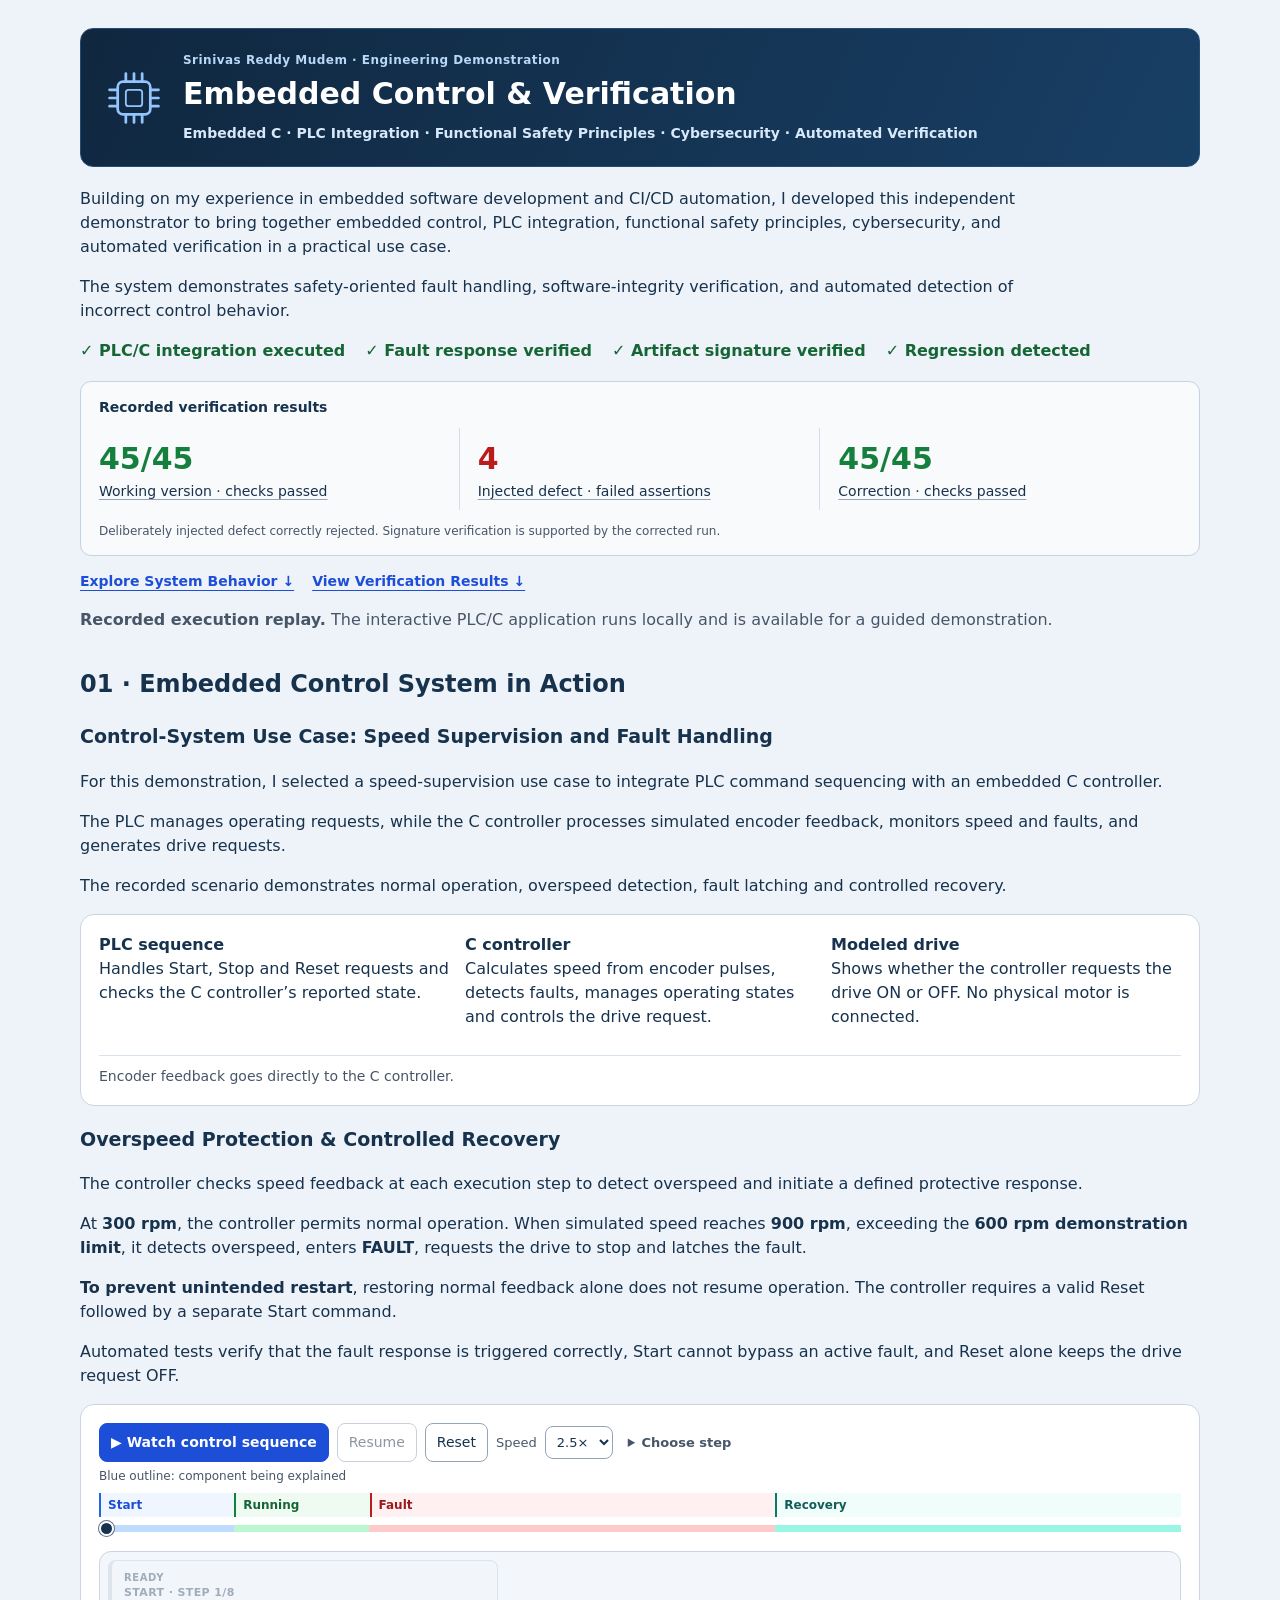
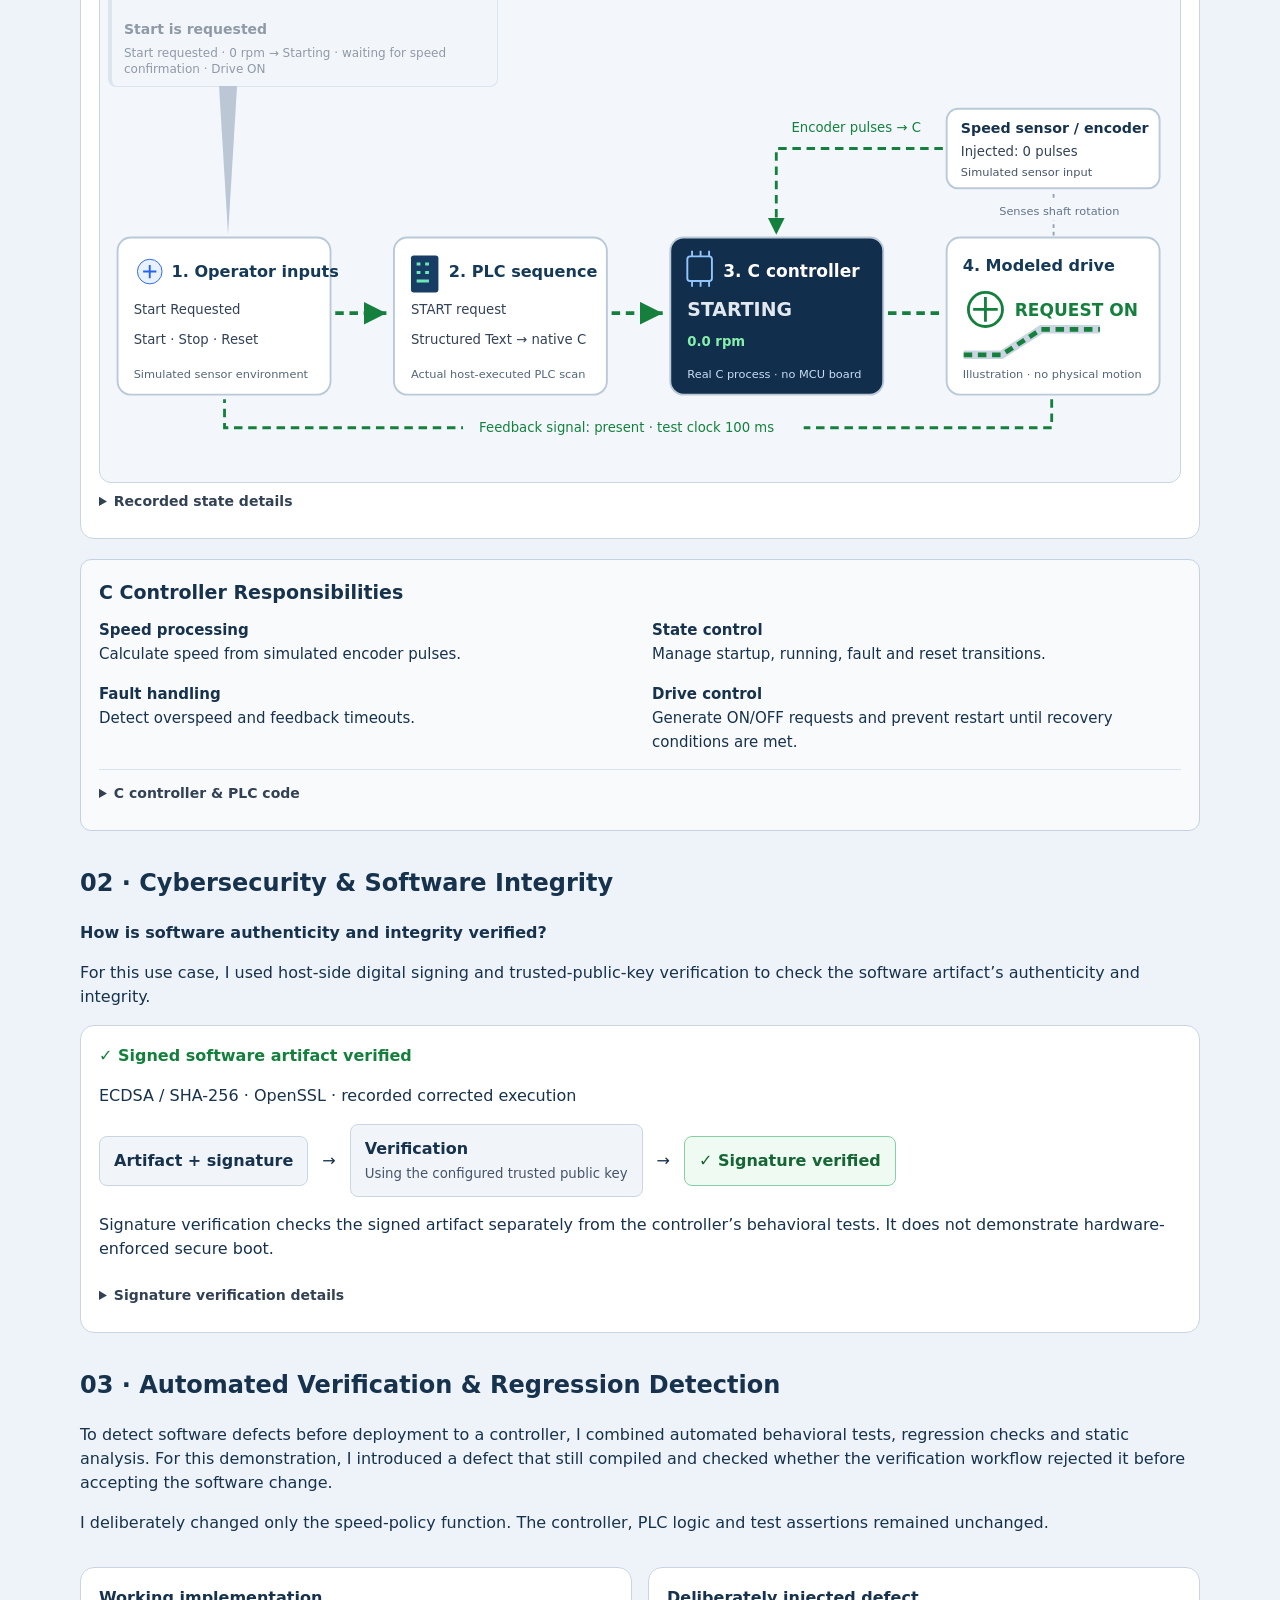
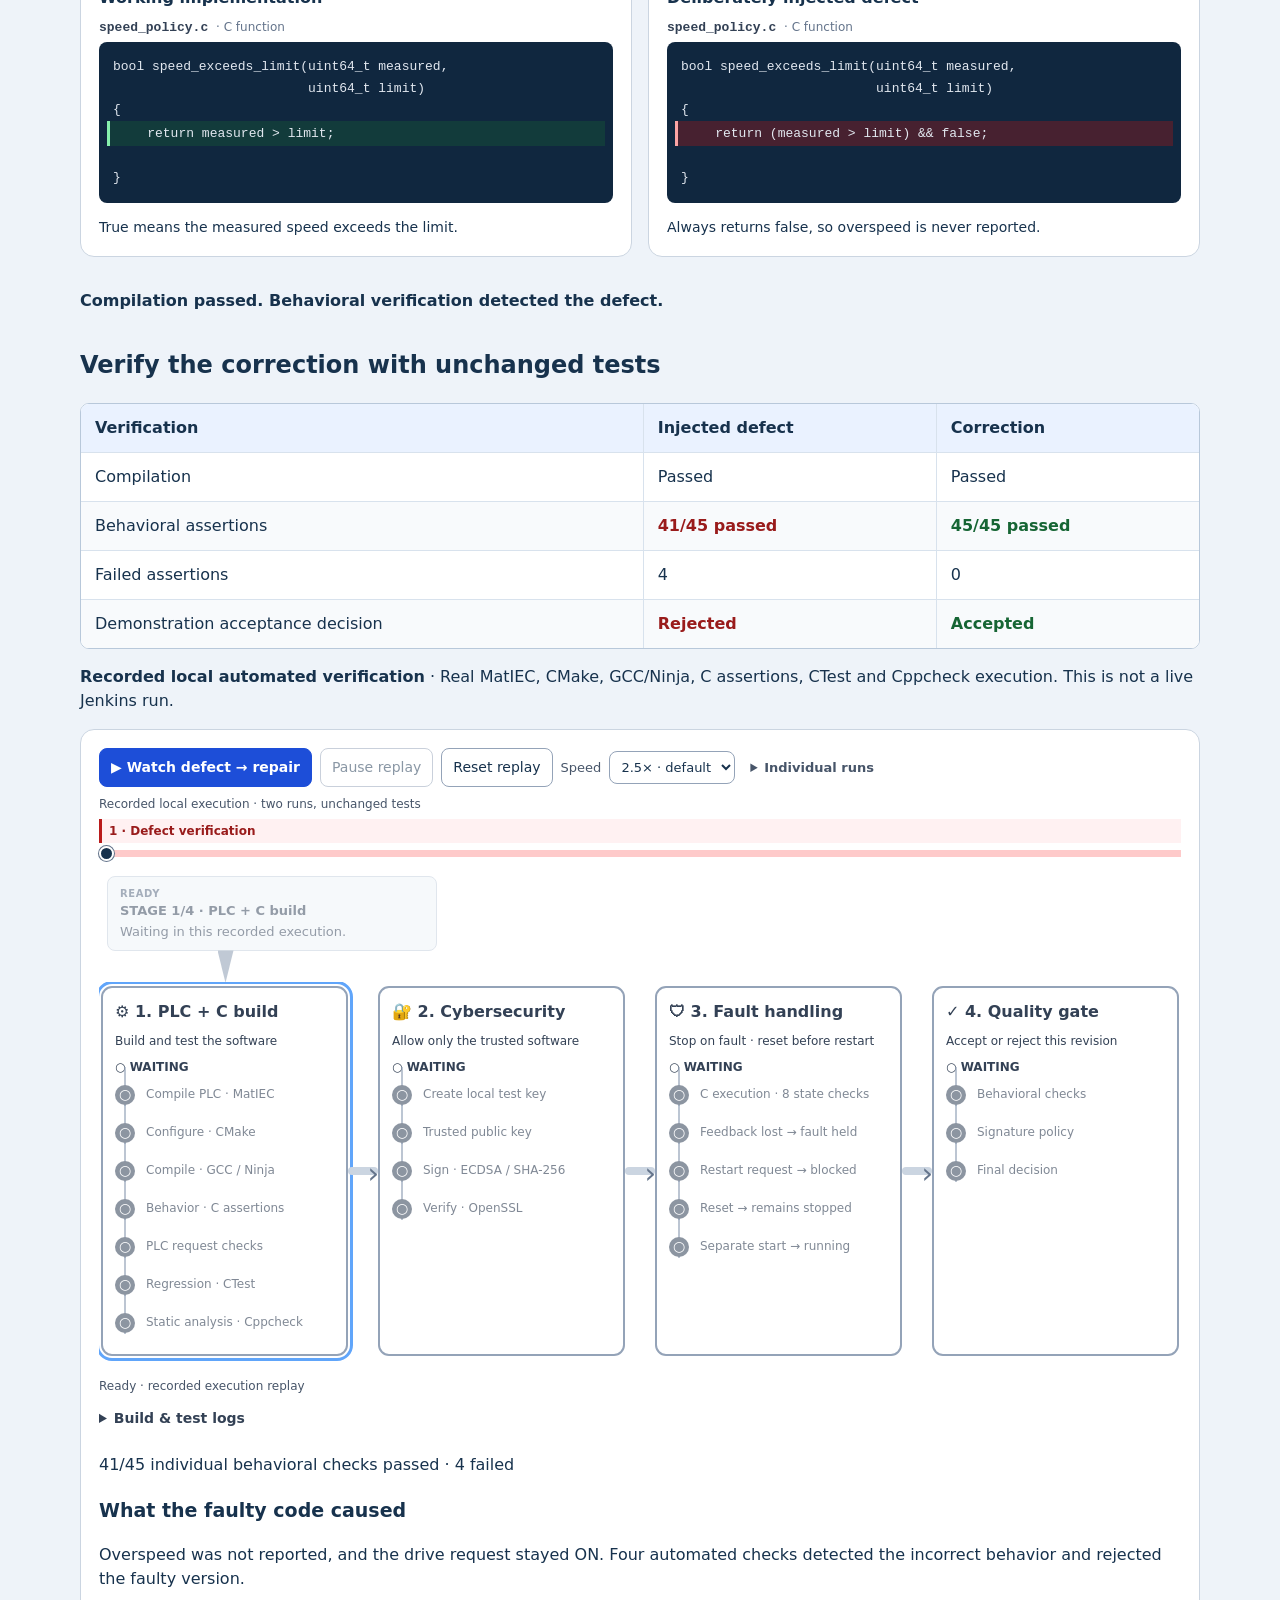
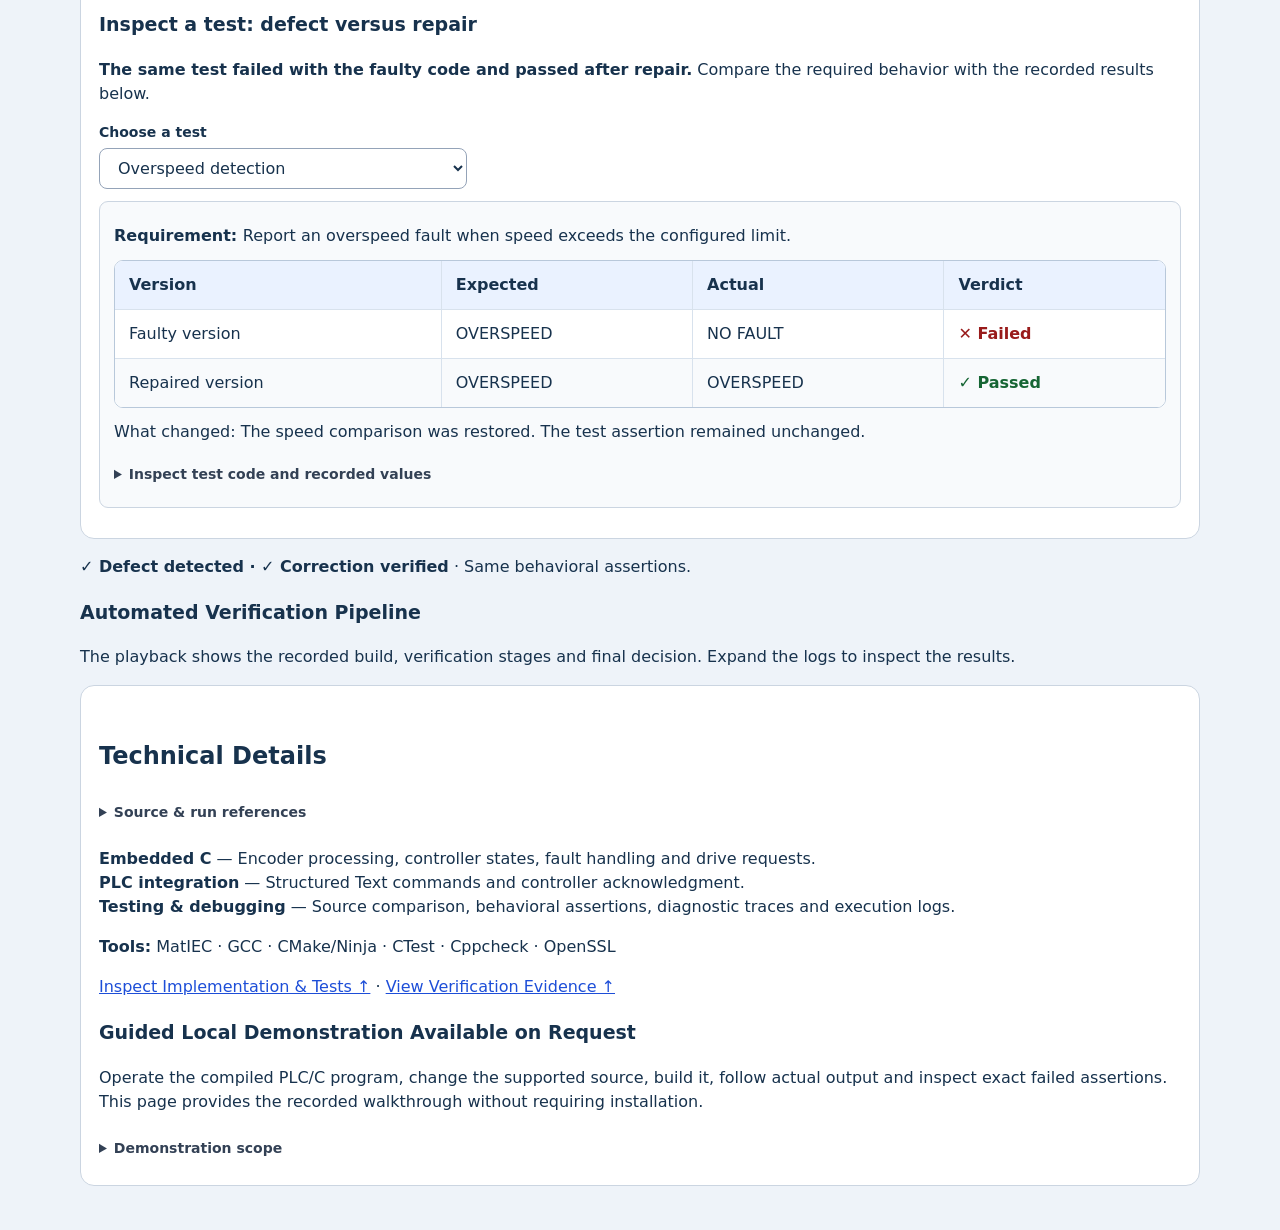
==== commit 54e36046: "Explain overspeed protection and controlled recovery" ====
--- a/control-verification/index.html
+++ b/control-verification/index.html
@@ -1,6 +1,6 @@
 <!doctype html><html lang="en"><meta charset="utf-8"><meta name="viewport" content="width=device-width,initial-scale=1"><title>Embedded Control &amp; Verification · Srinivas Reddy Mudem</title><link rel="icon" type="image/svg+xml" href="favicon.svg?v=2"><link rel="icon" sizes="any" href="favicon.ico?v=2"><link rel="apple-touch-icon" href="apple-touch-icon.png"><meta name="theme-color" content="#10273f">
 <style>body{margin:0;background:#eef3f9;color:#17324d;font:16px/1.5 system-ui}main{max-width:1120px;margin:auto;padding:28px 20px}h1{font-size:30px;margin:8px 0}.label{color:#1d4ed8;font-weight:700}.intro{max-width:790px}.panel{background:white;border:1px solid #cbd5e1;border-radius:14px;padding:18px;margin:16px 0}.controls{display:flex;gap:10px;flex-wrap:wrap}button,select{font:inherit;padding:9px 14px;border-radius:8px;border:1px solid #94a3b8;background:white;color:#17324d;cursor:pointer}button:first-child{background:#1d4ed8;color:white}button:disabled{opacity:.5;cursor:default}.lab-machine{background:#f3f7fc;border:1px solid #cbd5e1;border-radius:12px;padding:8px}.lab-machine svg{width:100%;height:auto}.lab-svg-title{font-size:17px;fill:#153957;font-weight:700}.lab-svg-body{font-size:14px;fill:#334155}.lab-svg-small{font-size:12px;fill:#536679}.lab-explain{padding:12px;border-left:4px solid;margin-top:12px}.modeled-running-flow{stroke-dasharray:9 6;animation:flow 1.2s linear infinite}.observed-signal{stroke-dasharray:9 6;animation:flow 1.2s linear 1}.motor-spin{animation:spin 2s linear infinite;transform-origin:0 0}@keyframes flow{to{stroke-dashoffset:-30}}@keyframes spin{to{transform:rotate(360deg)}}.good{color:#15803d;font-weight:700}.facts{display:flex;gap:24px;flex-wrap:wrap}.muted{color:#475569}a{color:#1d4ed8}progress{width:100%;height:12px}@media(prefers-reduced-motion:reduce){*{animation:none!important}}@media(max-width:650px){main{padding:15px 10px}h1{font-size:24px}.lab-machine{overflow:auto}.lab-machine svg{min-width:750px}}button[aria-pressed="false"]{background:white;color:#17324d}button[aria-pressed="true"]{background:#1d4ed8;color:white}.story-meaning{padding:12px 16px;background:#eaf2ff;border-left:4px solid #2563eb;border-radius:7px;font-weight:600}#story-title{margin:18px 0 6px}#status{max-width:850px;font-size:17px;line-height:1.65}.lab-explain{display:none}</style><style>html{scroll-behavior:smooth}nav{margin:18px 0}nav a{padding:8px 12px;background:#e0eaff;border-radius:8px;text-decoration:none;font-weight:600}h2{margin-top:34px;font-size:24px}h3{font-size:19px}.roles,.code-pair{display:grid;grid-template-columns:repeat(2,minmax(0,1fr));gap:16px}.roles{grid-template-columns:repeat(3,minmax(0,1fr))}.roles p{margin:0}.pipeline{display:flex;flex-wrap:wrap;gap:8px}.tool{padding:9px;border-radius:8px;border:1px solid}.passed{background:#e7f6ed;color:#14532d;border-color:#86cfa5}.failed{background:#fff0f0;color:#991b1b;border-color:#f4a5a5}.blocked{background:#eef2f6;color:#475569;border-color:#cbd5e1}pre{white-space:pre-wrap;overflow-wrap:anywhere;font:14px/1.6 ui-monospace,monospace}.console{max-height:420px;overflow:auto;background:#102037;color:#e2e8f0;padding:15px;border-radius:9px}.detail{border-left:4px solid #dc2626;padding:12px;background:#fff1f2}.detail.good{border-color:#15803d;background:#effaf2;color:#14532d}@media(max-width:650px){.roles,.code-pair{grid-template-columns:1fr}.facts{gap:12px}nav a{font-size:14px}}@media(prefers-reduced-motion:reduce){html{scroll-behavior:auto}}</style>
-<link rel="stylesheet" href="animation.css"><link rel="stylesheet" href="four-panel-style.css"><style>.keywords{font-weight:650;color:#214e7a}.capabilities{display:flex;flex-wrap:wrap;gap:8px 20px;color:#166534;font-weight:650}.metrics{display:grid;grid-template-columns:repeat(3,1fr);gap:12px}.metrics>div{background:white;border:1px solid #cbd5e1;border-radius:10px;padding:14px}.metrics strong{display:block;font-size:30px;color:#15803d}.metrics span{display:block}.metrics .defect-metric strong{color:#b91c1c}.responsibilities{display:grid;grid-template-columns:repeat(2,1fr);gap:4px 20px}summary{cursor:pointer;color:#1d4ed8;font-weight:600;padding:10px 0}table{border-collapse:collapse;width:100%;background:white}td,th{padding:12px;text-align:left;border-bottom:1px solid #cbd5e1}th{background:#eaf2ff}.table-scroll{overflow:auto}header .intro{max-width:950px}@media(max-width:650px){.metrics{grid-template-columns:1fr}.responsibilities{grid-template-columns:1fr}.metrics strong{font-size:26px}}</style><style>.step-card{border:1px solid #93b4e2;border-left:5px solid #2563eb;background:#eff6ff;border-radius:12px;padding:18px;margin:16px 0;color:#17324d}.step-card h3{margin:10px 0 6px;font-size:23px}.step-card-top{display:flex;justify-content:space-between;gap:12px;font-weight:750;color:#1d4ed8}.step-facts{display:grid;grid-template-columns:repeat(3,minmax(0,1fr));gap:12px;margin:16px 0}.step-facts>div{background:#ffffffbf;border:1px solid #cbd5e1;border-radius:8px;padding:12px}.step-facts span{display:block;font-size:12px;letter-spacing:.06em;color:#475569;margin-bottom:6px}.step-facts strong{display:block;font-size:18px}.step-card[data-tone="fault"]{background:#fff1f2;border-color:#fca5a5;border-left-color:#b91c1c}.step-card[data-tone="fault"] .step-card-top{color:#b91c1c}.step-card[data-tone="running"]{background:#f0fdf4;border-color:#86cfa5;border-left-color:#15803d}.step-card[data-tone="running"] .step-card-top{color:#166534}.step-card.step-arrival{animation:step-arrival .55s ease-out}@keyframes step-arrival{from{transform:translateY(8px);box-shadow:0 0 0 5px #60a5fa44}to{transform:translateY(0);box-shadow:0 0 0 0 transparent}}@media(max-width:650px){.step-facts{grid-template-columns:1fr}.step-card{padding:14px}.step-card h3{font-size:20px}}@media(prefers-reduced-motion:reduce){.step-card.step-arrival{animation:none}}</style><style>.step-card{padding:9px 13px;margin:10px 0;border-left-width:4px;border-radius:8px}.step-notice-title{display:flex;align-items:baseline;gap:10px;flex-wrap:wrap}.step-notice-title #step-number{font-size:11px;font-weight:750;color:#475569;white-space:nowrap}.step-card .step-notice-title h3{font-size:16px;line-height:1.35;margin:0}.step-card #step-compact{font-size:14px;line-height:1.4;margin:3px 0 0}.step-card.step-arrival{animation:compact-notice .4s ease-out}@keyframes compact-notice{from{opacity:.45;transform:translateY(-5px);box-shadow:0 3px 12px #17324d24}to{opacity:1;transform:translateY(0);box-shadow:none}}@media(max-width:650px){.step-card{padding:8px 10px}.step-card .step-notice-title h3{font-size:15px}.step-card #step-compact{font-size:13px}.step-notice-title{gap:3px 8px}}@media(prefers-reduced-motion:reduce){.step-card.step-arrival{animation:none}}</style><style>.walkthrough-scene{position:relative;border:1px solid #cbd5e1;border-radius:12px;padding:10px;background:#f3f7fc;margin-top:12px}.walkthrough-scene .step-card{position:relative;margin:0 0 16px;background:#fff;box-shadow:0 2px 7px #17324d12}.walkthrough-scene .step-card:after{content:"";position:absolute;left:34px;bottom:-8px;width:13px;height:13px;background:inherit;border-right:1px solid #93b4e2;border-bottom:1px solid #93b4e2;transform:rotate(45deg)}.walkthrough-scene .step-card[data-tone="fault"]:after{border-color:#fca5a5}.walkthrough-scene .step-card[data-tone="running"]:after{border-color:#86cfa5}.step-notice-title #step-number{color:#1d4ed8;background:#eaf2ff;padding:2px 7px;border-radius:5px;font-size:12px}.walkthrough-scene #diagram .lab-machine{border:0;padding:0}@media(max-width:650px){.walkthrough-scene{padding:7px}}</style><style>.step-card #progress{display:block;width:100%;height:5px;margin:8px 0 0;accent-color:#2563eb}.step-card[data-tone="fault"] #progress{accent-color:#b91c1c}.step-card[data-tone="running"] #progress{accent-color:#15803d}</style><style>.walkthrough-scene .step-card:after{left:var(--step-pointer-left,34px);transition:left .3s ease}.step-focus-name{font-size:12px;font-weight:700;color:#1d4ed8}.step-component-focus{stroke:#2563eb!important;stroke-width:4px!important;paint-order:stroke fill;animation:component-attention .8s ease-out 2}.walkthrough-scene:has(.step-card[data-tone="fault"]) .step-component-focus{stroke:#b91c1c!important}.step-card[data-tone="fault"] .step-focus-name{color:#b91c1c}@keyframes component-attention{0%,100%{stroke-opacity:1}50%{stroke-opacity:.35}}@media(prefers-reduced-motion:reduce){.step-component-focus{animation:none}.walkthrough-scene .step-card:after{transition:none}}</style><style>.step-pointer-connector{position:absolute;left:0;top:0;pointer-events:none;overflow:visible;z-index:2}.walkthrough-scene .step-card{z-index:3}</style><style>.walkthrough-scene .step-card:after{width:18px;height:var(--step-pointer-depth,12px);left:calc(var(--step-pointer-left,34px) - 2px);bottom:calc(-1 * var(--step-pointer-depth,12px));transform:none;clip-path:polygon(0 0,100% 0,50% 100%);border:0;background:#2563eb;transition:left .3s ease,height .3s ease}.walkthrough-scene .step-card[data-tone="fault"]:after{background:#b91c1c}.walkthrough-scene .step-card[data-tone="running"]:after{background:#15803d}.step-pointer-connector{display:none}</style><style>.step-card #progress{appearance:none;-webkit-appearance:none;cursor:ew-resize;touch-action:pan-y;min-height:20px;height:20px;background:transparent;margin:4px 0 0}.step-card #progress::-webkit-slider-runnable-track{height:5px;border-radius:5px;background:#bfd0e5}.step-card #progress::-webkit-slider-thumb{-webkit-appearance:none;width:14px;height:14px;margin-top:-4.5px;border-radius:50%;background:#2563eb;border:2px solid white;box-shadow:0 0 0 1px #2563eb}.step-card #progress:focus-visible{outline:2px solid #2563eb;outline-offset:3px}.step-card #progress::-moz-range-track{height:5px;background:#bfd0e5}.step-card #progress::-moz-range-progress{height:5px;background:#2563eb}.step-card #progress::-moz-range-thumb{background:#2563eb;border:2px solid white;border-radius:50%}</style><style>.step-card #progress::-webkit-slider-runnable-track{background:transparent}</style><style>.project-banner{display:flex;align-items:center;gap:20px;padding:22px 24px;margin-bottom:20px;border:1px solid #254d74;border-radius:13px;background:linear-gradient(115deg,#10273f,#183f65);color:#fff}.project-banner .label{color:#b9d7f7;font-size:12px;letter-spacing:.04em}.project-banner h1{color:#fff;font-size:30px;line-height:1.2;margin:7px 0 10px}.project-banner .keywords{color:#d7e8fa;font-size:14px;line-height:1.6;margin:0}.project-controller-icon{width:58px;height:58px;flex:0 0 58px;color:#93c5fd}@media(max-width:650px){.project-banner{padding:17px 15px;gap:12px;align-items:flex-start}.project-controller-icon{width:34px;height:34px;flex-basis:34px;margin-top:23px}.project-banner h1{font-size:24px}.project-banner .keywords{font-size:13px}.project-banner .label{font-size:11px}}</style><style>.walkthrough-scene #diagram{padding-top:29px}.step-target-label{position:absolute;z-index:4;padding:3px 9px;border-radius:6px;font-size:12px;font-weight:750;line-height:1.5;white-space:nowrap;max-width:calc(100% - 30px);background:#eaf2ff;color:#173d70;border:1px solid #93b4e2;box-shadow:0 2px 5px #17324d12;pointer-events:none}.step-target-label[data-tone="fault"]{background:#fff1f2;color:#991b1b;border-color:#fca5a5}.step-target-label[data-tone="running"]{background:#effaf2;color:#166534;border-color:#86cfa5}.step-notice-title #step-number{display:none}@media(max-width:650px){.walkthrough-scene #diagram{padding-top:35px}.step-target-label{font-size:12px}}</style><style>.walkthrough-scene{padding-top:130px}.walkthrough-scene #diagram{padding-top:0}.walkthrough-scene .step-card{position:absolute;box-sizing:border-box;margin:0;padding:9px 12px;z-index:4}.step-notice-title #step-number{display:inline-block;padding:0;background:transparent;font-size:11px}.step-notice-title{gap:4px 8px}.step-focus-name{display:none}.step-card .step-notice-title h3{font-size:14px}.step-card #step-compact{font-size:12px;line-height:1.35}.step-card.step-arrival{animation:none}.step-target-label{display:none}.walkthrough-playback{margin:8px 0}.walkthrough-playback #progress{display:block;appearance:none;-webkit-appearance:none;width:100%;height:20px;margin:0;cursor:ew-resize;touch-action:pan-y;background:transparent}.walkthrough-playback #progress::-webkit-slider-runnable-track{height:5px;background:transparent;border-radius:5px}.walkthrough-playback #progress::-webkit-slider-thumb{-webkit-appearance:none;width:14px;height:14px;margin-top:-4.5px;border:2px solid white;border-radius:50%;background:#2563eb;box-shadow:0 0 0 1px #2563eb}.walkthrough-playback #progress:focus-visible{outline:2px solid #2563eb;outline-offset:2px}@media(max-width:650px){.walkthrough-scene{padding-top:140px}.walkthrough-scene #diagram{padding-top:0}.step-card .step-notice-title h3{font-size:14px}}</style><style>#verification-scene{position:relative;padding-top:95px}#verification-notice{position:absolute;top:6px;box-sizing:border-box;width:330px;max-width:calc(100% - 16px);padding:9px 12px;border:1px solid #93b4e2;border-radius:8px;background:#eff6ff;color:#173d70;font-size:13px;z-index:3}#verification-notice p{margin:3px 0 0;line-height:1.4}#verification-notice:after{content:"";position:absolute;left:var(--pointer-x,24px);bottom:calc(-1 * var(--pointer-depth,12px));width:16px;height:var(--pointer-depth,12px);background:#2563eb;clip-path:polygon(0 0,100% 0,50% 100%)}#verification-notice[data-state="failed"]{background:#fff1f2;color:#991b1b;border-color:#fca5a5}#verification-notice[data-state="failed"]:after{background:#b91c1c}.verification-current-stage{outline:3px solid #60a5fa;outline-offset:2px}.verification-playback input{width:100%;height:20px;accent-color:#2563eb;cursor:ew-resize}.verification-playback{margin:8px 0}@media(max-width:650px){#verification-scene{padding-top:110px}}</style><style>#step-card[data-playback="ready"],#verification-notice[data-playback="ready"]{opacity:.58;background:#f1f5f9;color:#475569;border-color:#cbd5e1;box-shadow:none}#step-card[data-playback="ready"]:after,#verification-notice[data-playback="ready"]:after{background:#94a3b8}#step-card,#verification-notice{transition:opacity .2s ease,background-color .2s ease}#step-card[data-playback="ready"] .step-notice-title:before,#verification-notice[data-playback="ready"]:before{content:"READY";display:block;font-size:10px;letter-spacing:.06em;font-weight:700;color:#64748b}#verification-scene{overflow:clip}.walkthrough-scene{overflow:clip}</style><style>.metrics a{color:inherit;text-decoration:underline;text-decoration-color:#94a3b8;text-underline-offset:3px}.signature-flow{display:flex;align-items:center;gap:14px;flex-wrap:wrap;margin:16px 0}.signature-flow>div{padding:12px 14px;background:#f1f5f9;border:1px solid #cbd5e1;border-radius:8px}.signature-flow small{display:block;margin-top:3px;color:#475569}.signature-flow .signature-outcome{background:#effaf2;color:#166534;border-color:#86cfa5}.result-fail{color:#991b1b;font-weight:650}.result-pass{color:#166534;font-weight:650}.source-excerpt pre{background:#10273f;color:#e2e8f0;padding:16px;border-radius:9px;line-height:1.65}.code-keyword{color:#93c5fd}#working-evidence{scroll-margin-top:20px}@media(max-width:650px){.signature-flow{flex-direction:column;align-items:stretch}.signature-flow>span{align-self:center;transform:rotate(90deg)}}</style><style>.verification-story-status{padding:9px 12px;background:#eaf2ff;border-left:3px solid #2563eb;border-radius:5px;font-size:14px}.controls .secondary-replay{background:white;color:#334155;font-size:14px;padding:8px 11px}</style><style>.verification-journey{display:flex;gap:10px;align-items:center;flex-wrap:wrap;margin:14px 0}.verification-journey span[id]{padding:7px 12px;border:1px solid #cbd5e1;border-radius:7px;color:#475569;background:#f1f5f9}.verification-journey span[data-status="active"]{color:#1d4ed8;background:#eff6ff;border-color:#60a5fa;font-weight:700}.verification-journey span[data-status="rejected"]{color:#991b1b;background:#fff1f2;border-color:#fca5a5}.verification-journey span[data-status="verified"]{color:#166534;background:#effaf2;border-color:#86cfa5}</style><style>#verification-track-labels{display:grid;grid-template-columns:1fr 1fr;font-size:12px;font-weight:700;margin:6px 0 0}#verification-track-labels span{padding:4px 7px}#verification-track-labels .track-defect{color:#991b1b;border-left:3px solid #b91c1c;background:#fff1f2}#verification-track-labels .track-repair{color:#166534;border-left:3px solid #15803d;background:#effaf2}.verification-playback #verification-progress{appearance:none;-webkit-appearance:none;background:transparent;display:block;width:100%;height:22px;margin:0;cursor:ew-resize}.verification-playback #verification-progress::-webkit-slider-runnable-track{height:7px;background:transparent;border-radius:5px}.verification-playback #verification-progress::-webkit-slider-thumb{-webkit-appearance:none;width:15px;height:15px;margin-top:-4px;background:#17324d;border:2px solid white;border-radius:50%;box-shadow:0 0 0 1px #64748b}.verification-playback #verification-progress:focus-visible{outline:2px solid #2563eb;outline-offset:3px}.verification-playback #verification-progress::-moz-range-track{background:transparent;height:7px}.verification-playback #verification-progress::-moz-range-thumb{background:#17324d;border:2px solid white;border-radius:50%}#verification-track-labels[data-single="defect"]{grid-template-columns:1fr}#verification-track-labels[data-single="defect"] .track-repair{display:none}#verification-track-labels[data-single="repair"]{grid-template-columns:1fr}#verification-track-labels[data-single="repair"] .track-defect{display:none}</style><style>.compact-verification .verification-toolbar{align-items:center;gap:8px}.compact-verification .verification-toolbar button{font-size:14px;padding:8px 11px}.compact-verification .verification-toolbar label{font-size:13px;color:#475569}.compact-verification .verification-toolbar select{font-size:13px;padding:7px}.replay-disclosure{display:block;font-size:12px;margin:8px 0 3px}.individual-runs{position:relative}.individual-runs summary{font-size:13px;padding:7px;color:#475569}.individual-runs>.controls{position:absolute;top:100%;right:0;padding:10px;min-width:220px;background:white;border:1px solid #cbd5e1;box-shadow:0 4px 12px #17324d22;border-radius:8px;z-index:8}.compact-verification .verification-playback{margin:5px 0}.compact-verification #verification-track-labels span{padding:3px 7px}.compact-verification #replay-status{font-size:12px;margin:5px 0;color:#475569}@media(max-width:650px){.individual-runs>.controls{left:0;right:auto}}</style><style>#watch-verification-story,#watch-verification-story[aria-pressed="false"],#watch-verification-story[aria-pressed="true"]{background:#1d4ed8;color:#fff;border-color:#1d4ed8;font-weight:650}#watch-verification-story:hover{background:#1e40af;border-color:#1e40af}#watch-verification-story:focus-visible{outline:3px solid #93c5fd;outline-offset:3px}</style><style>.operating-phase-labels{display:grid;grid-template-columns:1fr 1fr 3fr 3fr;font-size:11px;font-weight:650;color:#475569;margin-top:8px}.operating-phase-labels span{padding:3px 5px;border-left:2px solid #93b4e2}.operating-phase-labels span:nth-child(2){border-color:#15803d;color:#166534}.operating-phase-labels span:nth-child(3){border-color:#b91c1c;color:#991b1b}#walkthrough-speed{font-size:13px;padding:7px}label[for="walkthrough-speed"]{font-size:13px;color:#475569}</style><style>.operating-toolbar{align-items:center;gap:8px}.operating-toolbar button{font-size:14px;padding:8px 11px}.operating-toolbar label{font-size:13px;color:#475569}#play,#play[aria-pressed="false"],#play[aria-pressed="true"]{background:#1d4ed8;color:#fff;border-color:#1d4ed8;font-weight:650}#play:hover{background:#1e40af}#play:focus-visible{outline:3px solid #93c5fd;outline-offset:3px}.operating-phase-labels{grid-template-columns:1fr 1fr 3fr 3fr;margin-top:5px;font-size:12px}.operating-phase-labels span{padding:3px 7px}.operating-phase-labels span:first-child{background:#eff6ff;color:#1d4ed8;border-color:#2563eb}.operating-phase-labels span:nth-child(2){background:#effaf2;color:#166534;border-color:#15803d}.operating-phase-labels span:nth-child(3){background:#fff1f2;color:#991b1b;border-color:#b91c1c}.operating-phase-labels span:nth-child(4){background:#f0fdfa;color:#115e59;border-color:#0f766e}.walkthrough-navigation{position:relative}.walkthrough-navigation summary{font-size:13px;padding:7px;color:#475569}.walkthrough-navigation>.controls{position:absolute;left:0;top:100%;z-index:8;background:white;padding:10px;border:1px solid #cbd5e1;border-radius:8px;box-shadow:0 4px 12px #17324d22;width:250px;box-sizing:border-box}.walkthrough-navigation select{max-width:100%;font-size:12px}.walkthrough-playback #progress{height:22px}.walkthrough-playback #progress::-webkit-slider-runnable-track{height:7px;background:transparent}.walkthrough-playback #progress::-webkit-slider-thumb{margin-top:-4px;width:15px;height:15px;background:#17324d;box-shadow:0 0 0 1px #64748b}.walkthrough-playback #progress::-moz-range-track{background:transparent;height:7px}.walkthrough-playback #progress::-moz-range-progress{background:transparent}.walkthrough-playback #progress::-moz-range-thumb{background:#17324d}</style><style>.step-card .step-notice-title{display:block}.step-card .step-notice-title #step-number{display:block;font-size:11px;font-weight:750;letter-spacing:.035em;margin-bottom:3px;padding:0;background:transparent}.step-card .step-notice-title h3{font-size:14px;line-height:1.35}.step-card[data-phase="start"] .step-notice-title #step-number{color:#1d4ed8}.step-card[data-phase="running"] .step-notice-title #step-number{color:#166534}.step-card[data-phase="fault"] .step-notice-title #step-number{color:#991b1b}.step-card[data-phase="recovery"] .step-notice-title #step-number{color:#115e59}.step-card[data-playback="ready"] .step-notice-title #step-number{color:#64748b}</style><style>@media(max-width:650px){.walkthrough-navigation>.controls{position:fixed;left:50%;right:auto;top:auto;transform:translateX(-50%);max-width:calc(100vw - 32px)}}</style><style>.step-component-focus{animation:none!important;stroke:#2563eb!important;stroke-width:4px!important}.walkthrough-scene:has(.step-card[data-tone="fault"]) .step-component-focus{stroke:#b91c1c!important}.walkthrough-scene:has(.step-card[data-playback="ready"]) .step-component-focus{stroke:#94a3b8!important}</style><style>#diagram .step-component-focus,.walkthrough-scene:has(.step-card[data-tone="fault"]) #diagram .step-component-focus,.walkthrough-scene:has(.step-card[data-playback="ready"]) #diagram .step-component-focus{stroke:#2563eb!important;stroke-width:4px!important;animation:none!important}.selection-key{display:flex;gap:7px;align-items:center;font-size:12px;color:#475569;margin:5px 0}.selection-key span{display:inline-block;width:11px;height:11px;border:2px solid #2563eb;border-radius:3px;background:transparent}</style><style>#diagram:not([data-playback="playing"]) *,#diagram:not([data-playback="playing"]) *:before,#diagram:not([data-playback="playing"]) *:after{animation-play-state:paused!important}#diagram[data-playback="playing"] *,#diagram[data-playback="playing"] *:before,#diagram[data-playback="playing"] *:after{animation-play-state:running}#diagram:not([data-playback="playing"]) .step-component-focus{transition:none!important}</style><style>.assertion-comparison{margin:12px 0;padding:14px;border:1px solid #cbd5e1;border-radius:9px;background:#f8fafc}.assertion-comparison p{margin:8px 0 12px}.assertion-comparison .result-pass,.assertion-comparison .result-fail{white-space:nowrap}.assertion-comparison details p{overflow-wrap:anywhere;font-size:13px}.assertion-comparison pre{font-size:13px}.comparison-unavailable{border-color:#b91c1c;color:#991b1b}#assertion-heading{display:block;font-size:14px;font-weight:600;margin:8px 0 5px}#assertion{max-width:100%}</style><style>#assertion-technical-details h4{font-size:15px;margin:16px 0 7px}#assertion-technical-details .assertion-source-code{background:#10273f;color:#e2e8f0;padding:13px;border-radius:7px;font:13px/1.65 ui-monospace,monospace}#assertion-technical-details small{color:#475569;font-size:12px}.assertion-run-reference{border-left:3px solid #cbd5e1;padding:7px 12px;margin:12px 0}.assertion-run-reference p{margin:5px 0!important}.assertion-comparison #assertion-recorded-values td{overflow-wrap:normal}.assertion-comparison #assertion-recorded-values th{white-space:nowrap}#test-comparison{scroll-margin-top:20px}#fault-impact-comparison a[data-test-id]{text-underline-offset:3px}</style><style>@media(max-width:650px){#assertion-comparison-table,#assertion-comparison-table tbody{display:block;width:100%}#assertion-comparison-table thead{display:none}#assertion-comparison-table tbody tr{display:grid;grid-template-columns:minmax(0,1fr) minmax(0,1fr);margin-bottom:12px;border:1px solid #cbd5e1;border-radius:7px;overflow:hidden;background:white}#assertion-comparison-table td{display:block;min-width:0;padding:10px;overflow-wrap:anywhere;border-bottom:0}#assertion-comparison-table td:first-child{grid-column:1/-1;font-weight:700;background:#eaf2ff}#assertion-comparison-table td:nth-child(2):before{content:"Expected";display:block;color:#475569;font-size:12px;font-weight:400;margin-bottom:4px}#assertion-comparison-table td:nth-child(3):before{content:"Actual";display:block;color:#475569;font-size:12px;font-weight:400;margin-bottom:4px}#assertion-comparison-table td:last-child{grid-column:1/-1;border-top:1px solid #e2e8f0}}</style><style>details>summary{font-size:14px;font-weight:600;color:#334155;padding:8px 0}details>summary:hover{color:#1d4ed8}details>summary:focus-visible{outline:2px solid #2563eb;outline-offset:3px}header nav.controls{gap:18px;margin:15px 0}header nav.controls a{padding:0;background:none;border-radius:0;font-size:14px;font-weight:600;text-decoration:underline;text-underline-offset:4px}#source-run-references{margin:12px 0}#source-run-references p{font-size:13px;overflow-wrap:anywhere}#source-run-references h4{font-size:14px;margin:18px 0 7px}#source-run-references pre{font-size:13px;background:#f1f5f9;border-radius:7px;padding:12px}#working-evidence{scroll-margin-top:20px}</style><style>.table-scroll{border:1px solid #b8c8da;border-radius:9px;background:#fff;overflow:auto;margin:12px 0}.table-scroll table{width:100%;border-collapse:separate;border-spacing:0;background:#fff}.table-scroll th,.table-scroll td{padding:12px 14px;border:0;border-right:1px solid #d8e2ed;border-bottom:1px solid #d8e2ed;text-align:left;vertical-align:top}.table-scroll th{background:#eaf2ff;color:#17324d;font-weight:700}.table-scroll tr>:last-child{border-right:0}.table-scroll tbody tr:last-child>td{border-bottom:0}.table-scroll tbody tr:nth-child(even)>td{background:#f8fafc}.table-scroll .result-fail{color:#991b1b}.table-scroll .result-pass{color:#166534}@media(max-width:650px){.table-scroll th,.table-scroll td{padding:10px}#assertion-comparison-table tbody tr{border:0;border-bottom:1px solid #d8e2ed;border-radius:0;margin:0}#assertion-comparison-table tbody tr:last-child{border-bottom:0}#assertion-comparison-table td{border:0}#assertion-comparison-table td:first-child{background:#eaf2ff}#assertion-comparison-table td:last-child{border-top:1px solid #e2e8f0}}</style><style>.policy-card{min-width:0}.policy-filename{font:600 13px ui-monospace,monospace;color:#334155;margin:10px 0 7px}.policy-filename span{font:400 12px system-ui;color:#64748b}.policy-card pre{background:#10273f;color:#e2e8f0;padding:14px;border-radius:8px;font:13px/1.65 ui-monospace,monospace;margin:0;overflow-wrap:anywhere}.policy-return{display:block;margin:0 -6px;padding:2px 6px;border-left:3px solid}.policy-return.working{background:#16653455;border-color:#86efac}.policy-return.faulty{background:#991b1b66;border-color:#fca5a5}.policy-card>p:last-child{font-size:14px;margin-bottom:0}</style><style>.results-summary{margin:18px 0 14px;padding:15px 18px;background:#f8fafc;border:1px solid #c5d2e1;border-radius:11px}.results-summary>.label{margin:0 0 10px;color:#17324d;font-size:14px;font-weight:650}.results-summary .metrics{gap:0;grid-template-columns:repeat(3,minmax(0,1fr))}.results-summary .metrics>div{border:0;border-right:1px solid #d5dfeb;border-radius:0;padding:8px 18px;background:transparent}.results-summary .metrics>div:first-child{padding-left:0}.results-summary .metrics>div:last-child{border-right:0}.results-summary .metrics strong{font-size:30px}.results-summary .metrics span{font-size:14px;line-height:1.5}.results-summary>.muted{font-size:12px;line-height:1.5;margin:12px 0 0;color:#475569}@media(max-width:650px){.results-summary{padding:14px}.results-summary .metrics{grid-template-columns:1fr}.results-summary .metrics>div,.results-summary .metrics>div:first-child{border-right:0;border-bottom:1px solid #d5dfeb;padding:10px 0}.results-summary .metrics>div:last-child{border-bottom:0}.results-summary .metrics strong{font-size:27px}}</style><style>.controller-detail{background:#f8fafc;border:1px solid #c5d2e1;border-radius:11px;padding:18px;margin:20px 0}.controller-detail>h3{margin:0 0 12px;font-size:19px;color:#17324d}.controller-detail .responsibilities{display:grid;grid-template-columns:repeat(2,minmax(0,1fr));gap:16px 24px}.controller-detail .responsibilities>p{margin:0;font-size:15px;line-height:1.6;background:none;border:0}.controller-detail>details{margin-top:15px;border-top:1px solid #d8e2ed;padding-top:5px}@media(max-width:650px){.controller-detail{padding:15px}.controller-detail .responsibilities{grid-template-columns:1fr;gap:14px}}</style><style>.roles .encoder-role-note{grid-column:1/-1;border-top:1px solid #d8e2ed;padding-top:10px;margin-top:10px;font-size:14px;color:#475569}</style><main><header><div class="project-banner"><svg class="project-controller-icon" viewBox="0 0 64 64" aria-hidden="true"><rect x="14" y="14" width="36" height="36" rx="6" fill="none" stroke="currentColor" stroke-width="3"/><rect x="23" y="23" width="18" height="18" rx="3" fill="none" stroke="currentColor" stroke-width="2"/><path d="M23 5v9m9-9v9m9-9v9M23 50v9m9-9v9m9-9v9M5 23h9m-9 9h9m-9 9h9m36-18h9m-9 9h9m-9 9h9" stroke="currentColor" stroke-width="3" stroke-linecap="round"/></svg><div><div class="label">Srinivas Reddy Mudem · Engineering Demonstration</div><h1>Embedded Control &amp; Verification</h1><p class="keywords">Embedded C · PLC Integration · Functional Safety Principles · Cybersecurity · Automated Verification</p></div></div><p class="intro">Building on my experience in embedded software development and CI/CD automation, I developed this independent demonstrator to bring together embedded control, PLC integration, functional safety principles, cybersecurity, and automated verification in a practical use case.</p><p class="intro">The system demonstrates safety-oriented fault handling, software-integrity verification, and automated detection of incorrect control behavior.</p><div class="capabilities" aria-label="Demonstrated capabilities"><span>✓ PLC/C integration executed</span><span>✓ Fault response verified</span><span>✓ Artifact signature verified</span><span>✓ Regression detected</span></div><div class="results-summary" role="group" aria-labelledby="recorded-results-heading"><p class="label" id="recorded-results-heading">Recorded verification results</p><div class="metrics"><div><strong>45/45</strong><span><a href="#working-evidence">Working version · checks passed</a></span></div><div class="defect-metric"><strong>4</strong><span><a href="#defect">Injected defect · failed assertions</a></span></div><div><strong>45/45</strong><span><a href="#verify">Correction · checks passed</a></span></div></div><p class="muted">Deliberately injected defect correctly rejected. Signature verification is supported by the corrected run.</p></div><nav class="controls"><a href="#operate">Explore System Behavior ↓</a><a href="#verify">View Verification Results ↓</a></nav><p class="muted"><b>Recorded execution replay.</b> The interactive PLC/C application runs locally and is available for a guided demonstration.</p></header><section id="operate"><h2>01 · Embedded Control System in Action</h2><h3>Control-System Use Case: Speed Supervision and Fault Handling</h3><p>For this demonstration, I selected a speed-supervision use case to integrate PLC command sequencing with an embedded C controller.</p><p>The PLC manages operating requests, while the C controller processes simulated encoder feedback, monitors speed and faults, and generates drive requests.</p><p>The recorded scenario demonstrates normal operation, overspeed detection, fault latching and controlled recovery.</p><div class="panel roles"><p><b>PLC sequence</b><br>Handles Start, Stop and Reset requests and checks the C controller’s reported state.</p><p><b>C controller</b><br>Calculates speed from encoder pulses, detects faults, manages operating states and controls the drive request.</p><p><b>Modeled drive</b><br>Shows whether the controller requests the drive ON or OFF. No physical motor is connected.</p><p class="encoder-role-note">Encoder feedback goes directly to the C controller.</p></div><h3>Fault Detection &amp; Controlled Recovery</h3><p>Start at <b>300 rpm</b>, then inject <b>900 rpm</b> against a <b>600 rpm demonstration limit</b>. The drive request switches OFF. Restoring input does not clear the fault: Reset and a separate Start are required.</p><div class="panel"><div class="controls operating-toolbar"><button id="play">▶ Watch control sequence</button><button id="pause-walkthrough" disabled>Pause</button><button id="reset">Reset</button><label for="walkthrough-speed">Speed</label><select id="walkthrough-speed"><option value="0.5">0.5×</option><option value="1">1×</option><option value="1.5">1.5×</option><option value="2">2×</option><option value="2.5" selected>2.5×</option><option value="4">4×</option></select><details class="walkthrough-navigation"><summary>Choose step</summary><div class="controls"><button id="previous">← Previous</button><button id="next">Next →</button><select id="steps" aria-label="Recorded execution step"></select></div></details></div><p id="operation-explanation" class="muted" aria-live="polite" hidden></p><p class="selection-key">Blue outline: component being explained</p><div class="walkthrough-playback"><div class="operating-phase-labels" aria-hidden="true"><span>Start</span><span>Running</span><span>Fault</span><span>Recovery</span></div><input id="progress" type="range" min="0" max="8" step="0.001" value="0" aria-label="Seek recorded walkthrough" title="Drag to move through the recorded walkthrough"></div><div class="walkthrough-scene"><section id="step-card" data-playback="ready" class="step-card" aria-live="polite" aria-atomic="true"><div class="step-notice-title"><span id="step-number"></span><span id="step-focus-name" class="step-focus-name"></span><h3 id="story-title"></h3></div><p id="step-compact"></p><span id="step-state" hidden></span><p id="status" hidden></p><strong id="step-input" hidden></strong><strong id="step-controller" hidden></strong><strong id="step-output" hidden></strong><p id="step-explanation" hidden></p></section><div id="diagram"></div></div><p id="story-meaning" class="story-meaning" hidden></p><details><summary>Recorded state details</summary><p id="recorded-timing"></p><p id="comparison" class="good"></p></details></div>
+<link rel="stylesheet" href="animation.css"><link rel="stylesheet" href="four-panel-style.css"><style>.keywords{font-weight:650;color:#214e7a}.capabilities{display:flex;flex-wrap:wrap;gap:8px 20px;color:#166534;font-weight:650}.metrics{display:grid;grid-template-columns:repeat(3,1fr);gap:12px}.metrics>div{background:white;border:1px solid #cbd5e1;border-radius:10px;padding:14px}.metrics strong{display:block;font-size:30px;color:#15803d}.metrics span{display:block}.metrics .defect-metric strong{color:#b91c1c}.responsibilities{display:grid;grid-template-columns:repeat(2,1fr);gap:4px 20px}summary{cursor:pointer;color:#1d4ed8;font-weight:600;padding:10px 0}table{border-collapse:collapse;width:100%;background:white}td,th{padding:12px;text-align:left;border-bottom:1px solid #cbd5e1}th{background:#eaf2ff}.table-scroll{overflow:auto}header .intro{max-width:950px}@media(max-width:650px){.metrics{grid-template-columns:1fr}.responsibilities{grid-template-columns:1fr}.metrics strong{font-size:26px}}</style><style>.step-card{border:1px solid #93b4e2;border-left:5px solid #2563eb;background:#eff6ff;border-radius:12px;padding:18px;margin:16px 0;color:#17324d}.step-card h3{margin:10px 0 6px;font-size:23px}.step-card-top{display:flex;justify-content:space-between;gap:12px;font-weight:750;color:#1d4ed8}.step-facts{display:grid;grid-template-columns:repeat(3,minmax(0,1fr));gap:12px;margin:16px 0}.step-facts>div{background:#ffffffbf;border:1px solid #cbd5e1;border-radius:8px;padding:12px}.step-facts span{display:block;font-size:12px;letter-spacing:.06em;color:#475569;margin-bottom:6px}.step-facts strong{display:block;font-size:18px}.step-card[data-tone="fault"]{background:#fff1f2;border-color:#fca5a5;border-left-color:#b91c1c}.step-card[data-tone="fault"] .step-card-top{color:#b91c1c}.step-card[data-tone="running"]{background:#f0fdf4;border-color:#86cfa5;border-left-color:#15803d}.step-card[data-tone="running"] .step-card-top{color:#166534}.step-card.step-arrival{animation:step-arrival .55s ease-out}@keyframes step-arrival{from{transform:translateY(8px);box-shadow:0 0 0 5px #60a5fa44}to{transform:translateY(0);box-shadow:0 0 0 0 transparent}}@media(max-width:650px){.step-facts{grid-template-columns:1fr}.step-card{padding:14px}.step-card h3{font-size:20px}}@media(prefers-reduced-motion:reduce){.step-card.step-arrival{animation:none}}</style><style>.step-card{padding:9px 13px;margin:10px 0;border-left-width:4px;border-radius:8px}.step-notice-title{display:flex;align-items:baseline;gap:10px;flex-wrap:wrap}.step-notice-title #step-number{font-size:11px;font-weight:750;color:#475569;white-space:nowrap}.step-card .step-notice-title h3{font-size:16px;line-height:1.35;margin:0}.step-card #step-compact{font-size:14px;line-height:1.4;margin:3px 0 0}.step-card.step-arrival{animation:compact-notice .4s ease-out}@keyframes compact-notice{from{opacity:.45;transform:translateY(-5px);box-shadow:0 3px 12px #17324d24}to{opacity:1;transform:translateY(0);box-shadow:none}}@media(max-width:650px){.step-card{padding:8px 10px}.step-card .step-notice-title h3{font-size:15px}.step-card #step-compact{font-size:13px}.step-notice-title{gap:3px 8px}}@media(prefers-reduced-motion:reduce){.step-card.step-arrival{animation:none}}</style><style>.walkthrough-scene{position:relative;border:1px solid #cbd5e1;border-radius:12px;padding:10px;background:#f3f7fc;margin-top:12px}.walkthrough-scene .step-card{position:relative;margin:0 0 16px;background:#fff;box-shadow:0 2px 7px #17324d12}.walkthrough-scene .step-card:after{content:"";position:absolute;left:34px;bottom:-8px;width:13px;height:13px;background:inherit;border-right:1px solid #93b4e2;border-bottom:1px solid #93b4e2;transform:rotate(45deg)}.walkthrough-scene .step-card[data-tone="fault"]:after{border-color:#fca5a5}.walkthrough-scene .step-card[data-tone="running"]:after{border-color:#86cfa5}.step-notice-title #step-number{color:#1d4ed8;background:#eaf2ff;padding:2px 7px;border-radius:5px;font-size:12px}.walkthrough-scene #diagram .lab-machine{border:0;padding:0}@media(max-width:650px){.walkthrough-scene{padding:7px}}</style><style>.step-card #progress{display:block;width:100%;height:5px;margin:8px 0 0;accent-color:#2563eb}.step-card[data-tone="fault"] #progress{accent-color:#b91c1c}.step-card[data-tone="running"] #progress{accent-color:#15803d}</style><style>.walkthrough-scene .step-card:after{left:var(--step-pointer-left,34px);transition:left .3s ease}.step-focus-name{font-size:12px;font-weight:700;color:#1d4ed8}.step-component-focus{stroke:#2563eb!important;stroke-width:4px!important;paint-order:stroke fill;animation:component-attention .8s ease-out 2}.walkthrough-scene:has(.step-card[data-tone="fault"]) .step-component-focus{stroke:#b91c1c!important}.step-card[data-tone="fault"] .step-focus-name{color:#b91c1c}@keyframes component-attention{0%,100%{stroke-opacity:1}50%{stroke-opacity:.35}}@media(prefers-reduced-motion:reduce){.step-component-focus{animation:none}.walkthrough-scene .step-card:after{transition:none}}</style><style>.step-pointer-connector{position:absolute;left:0;top:0;pointer-events:none;overflow:visible;z-index:2}.walkthrough-scene .step-card{z-index:3}</style><style>.walkthrough-scene .step-card:after{width:18px;height:var(--step-pointer-depth,12px);left:calc(var(--step-pointer-left,34px) - 2px);bottom:calc(-1 * var(--step-pointer-depth,12px));transform:none;clip-path:polygon(0 0,100% 0,50% 100%);border:0;background:#2563eb;transition:left .3s ease,height .3s ease}.walkthrough-scene .step-card[data-tone="fault"]:after{background:#b91c1c}.walkthrough-scene .step-card[data-tone="running"]:after{background:#15803d}.step-pointer-connector{display:none}</style><style>.step-card #progress{appearance:none;-webkit-appearance:none;cursor:ew-resize;touch-action:pan-y;min-height:20px;height:20px;background:transparent;margin:4px 0 0}.step-card #progress::-webkit-slider-runnable-track{height:5px;border-radius:5px;background:#bfd0e5}.step-card #progress::-webkit-slider-thumb{-webkit-appearance:none;width:14px;height:14px;margin-top:-4.5px;border-radius:50%;background:#2563eb;border:2px solid white;box-shadow:0 0 0 1px #2563eb}.step-card #progress:focus-visible{outline:2px solid #2563eb;outline-offset:3px}.step-card #progress::-moz-range-track{height:5px;background:#bfd0e5}.step-card #progress::-moz-range-progress{height:5px;background:#2563eb}.step-card #progress::-moz-range-thumb{background:#2563eb;border:2px solid white;border-radius:50%}</style><style>.step-card #progress::-webkit-slider-runnable-track{background:transparent}</style><style>.project-banner{display:flex;align-items:center;gap:20px;padding:22px 24px;margin-bottom:20px;border:1px solid #254d74;border-radius:13px;background:linear-gradient(115deg,#10273f,#183f65);color:#fff}.project-banner .label{color:#b9d7f7;font-size:12px;letter-spacing:.04em}.project-banner h1{color:#fff;font-size:30px;line-height:1.2;margin:7px 0 10px}.project-banner .keywords{color:#d7e8fa;font-size:14px;line-height:1.6;margin:0}.project-controller-icon{width:58px;height:58px;flex:0 0 58px;color:#93c5fd}@media(max-width:650px){.project-banner{padding:17px 15px;gap:12px;align-items:flex-start}.project-controller-icon{width:34px;height:34px;flex-basis:34px;margin-top:23px}.project-banner h1{font-size:24px}.project-banner .keywords{font-size:13px}.project-banner .label{font-size:11px}}</style><style>.walkthrough-scene #diagram{padding-top:29px}.step-target-label{position:absolute;z-index:4;padding:3px 9px;border-radius:6px;font-size:12px;font-weight:750;line-height:1.5;white-space:nowrap;max-width:calc(100% - 30px);background:#eaf2ff;color:#173d70;border:1px solid #93b4e2;box-shadow:0 2px 5px #17324d12;pointer-events:none}.step-target-label[data-tone="fault"]{background:#fff1f2;color:#991b1b;border-color:#fca5a5}.step-target-label[data-tone="running"]{background:#effaf2;color:#166534;border-color:#86cfa5}.step-notice-title #step-number{display:none}@media(max-width:650px){.walkthrough-scene #diagram{padding-top:35px}.step-target-label{font-size:12px}}</style><style>.walkthrough-scene{padding-top:130px}.walkthrough-scene #diagram{padding-top:0}.walkthrough-scene .step-card{position:absolute;box-sizing:border-box;margin:0;padding:9px 12px;z-index:4}.step-notice-title #step-number{display:inline-block;padding:0;background:transparent;font-size:11px}.step-notice-title{gap:4px 8px}.step-focus-name{display:none}.step-card .step-notice-title h3{font-size:14px}.step-card #step-compact{font-size:12px;line-height:1.35}.step-card.step-arrival{animation:none}.step-target-label{display:none}.walkthrough-playback{margin:8px 0}.walkthrough-playback #progress{display:block;appearance:none;-webkit-appearance:none;width:100%;height:20px;margin:0;cursor:ew-resize;touch-action:pan-y;background:transparent}.walkthrough-playback #progress::-webkit-slider-runnable-track{height:5px;background:transparent;border-radius:5px}.walkthrough-playback #progress::-webkit-slider-thumb{-webkit-appearance:none;width:14px;height:14px;margin-top:-4.5px;border:2px solid white;border-radius:50%;background:#2563eb;box-shadow:0 0 0 1px #2563eb}.walkthrough-playback #progress:focus-visible{outline:2px solid #2563eb;outline-offset:2px}@media(max-width:650px){.walkthrough-scene{padding-top:140px}.walkthrough-scene #diagram{padding-top:0}.step-card .step-notice-title h3{font-size:14px}}</style><style>#verification-scene{position:relative;padding-top:95px}#verification-notice{position:absolute;top:6px;box-sizing:border-box;width:330px;max-width:calc(100% - 16px);padding:9px 12px;border:1px solid #93b4e2;border-radius:8px;background:#eff6ff;color:#173d70;font-size:13px;z-index:3}#verification-notice p{margin:3px 0 0;line-height:1.4}#verification-notice:after{content:"";position:absolute;left:var(--pointer-x,24px);bottom:calc(-1 * var(--pointer-depth,12px));width:16px;height:var(--pointer-depth,12px);background:#2563eb;clip-path:polygon(0 0,100% 0,50% 100%)}#verification-notice[data-state="failed"]{background:#fff1f2;color:#991b1b;border-color:#fca5a5}#verification-notice[data-state="failed"]:after{background:#b91c1c}.verification-current-stage{outline:3px solid #60a5fa;outline-offset:2px}.verification-playback input{width:100%;height:20px;accent-color:#2563eb;cursor:ew-resize}.verification-playback{margin:8px 0}@media(max-width:650px){#verification-scene{padding-top:110px}}</style><style>#step-card[data-playback="ready"],#verification-notice[data-playback="ready"]{opacity:.58;background:#f1f5f9;color:#475569;border-color:#cbd5e1;box-shadow:none}#step-card[data-playback="ready"]:after,#verification-notice[data-playback="ready"]:after{background:#94a3b8}#step-card,#verification-notice{transition:opacity .2s ease,background-color .2s ease}#step-card[data-playback="ready"] .step-notice-title:before,#verification-notice[data-playback="ready"]:before{content:"READY";display:block;font-size:10px;letter-spacing:.06em;font-weight:700;color:#64748b}#verification-scene{overflow:clip}.walkthrough-scene{overflow:clip}</style><style>.metrics a{color:inherit;text-decoration:underline;text-decoration-color:#94a3b8;text-underline-offset:3px}.signature-flow{display:flex;align-items:center;gap:14px;flex-wrap:wrap;margin:16px 0}.signature-flow>div{padding:12px 14px;background:#f1f5f9;border:1px solid #cbd5e1;border-radius:8px}.signature-flow small{display:block;margin-top:3px;color:#475569}.signature-flow .signature-outcome{background:#effaf2;color:#166534;border-color:#86cfa5}.result-fail{color:#991b1b;font-weight:650}.result-pass{color:#166534;font-weight:650}.source-excerpt pre{background:#10273f;color:#e2e8f0;padding:16px;border-radius:9px;line-height:1.65}.code-keyword{color:#93c5fd}#working-evidence{scroll-margin-top:20px}@media(max-width:650px){.signature-flow{flex-direction:column;align-items:stretch}.signature-flow>span{align-self:center;transform:rotate(90deg)}}</style><style>.verification-story-status{padding:9px 12px;background:#eaf2ff;border-left:3px solid #2563eb;border-radius:5px;font-size:14px}.controls .secondary-replay{background:white;color:#334155;font-size:14px;padding:8px 11px}</style><style>.verification-journey{display:flex;gap:10px;align-items:center;flex-wrap:wrap;margin:14px 0}.verification-journey span[id]{padding:7px 12px;border:1px solid #cbd5e1;border-radius:7px;color:#475569;background:#f1f5f9}.verification-journey span[data-status="active"]{color:#1d4ed8;background:#eff6ff;border-color:#60a5fa;font-weight:700}.verification-journey span[data-status="rejected"]{color:#991b1b;background:#fff1f2;border-color:#fca5a5}.verification-journey span[data-status="verified"]{color:#166534;background:#effaf2;border-color:#86cfa5}</style><style>#verification-track-labels{display:grid;grid-template-columns:1fr 1fr;font-size:12px;font-weight:700;margin:6px 0 0}#verification-track-labels span{padding:4px 7px}#verification-track-labels .track-defect{color:#991b1b;border-left:3px solid #b91c1c;background:#fff1f2}#verification-track-labels .track-repair{color:#166534;border-left:3px solid #15803d;background:#effaf2}.verification-playback #verification-progress{appearance:none;-webkit-appearance:none;background:transparent;display:block;width:100%;height:22px;margin:0;cursor:ew-resize}.verification-playback #verification-progress::-webkit-slider-runnable-track{height:7px;background:transparent;border-radius:5px}.verification-playback #verification-progress::-webkit-slider-thumb{-webkit-appearance:none;width:15px;height:15px;margin-top:-4px;background:#17324d;border:2px solid white;border-radius:50%;box-shadow:0 0 0 1px #64748b}.verification-playback #verification-progress:focus-visible{outline:2px solid #2563eb;outline-offset:3px}.verification-playback #verification-progress::-moz-range-track{background:transparent;height:7px}.verification-playback #verification-progress::-moz-range-thumb{background:#17324d;border:2px solid white;border-radius:50%}#verification-track-labels[data-single="defect"]{grid-template-columns:1fr}#verification-track-labels[data-single="defect"] .track-repair{display:none}#verification-track-labels[data-single="repair"]{grid-template-columns:1fr}#verification-track-labels[data-single="repair"] .track-defect{display:none}</style><style>.compact-verification .verification-toolbar{align-items:center;gap:8px}.compact-verification .verification-toolbar button{font-size:14px;padding:8px 11px}.compact-verification .verification-toolbar label{font-size:13px;color:#475569}.compact-verification .verification-toolbar select{font-size:13px;padding:7px}.replay-disclosure{display:block;font-size:12px;margin:8px 0 3px}.individual-runs{position:relative}.individual-runs summary{font-size:13px;padding:7px;color:#475569}.individual-runs>.controls{position:absolute;top:100%;right:0;padding:10px;min-width:220px;background:white;border:1px solid #cbd5e1;box-shadow:0 4px 12px #17324d22;border-radius:8px;z-index:8}.compact-verification .verification-playback{margin:5px 0}.compact-verification #verification-track-labels span{padding:3px 7px}.compact-verification #replay-status{font-size:12px;margin:5px 0;color:#475569}@media(max-width:650px){.individual-runs>.controls{left:0;right:auto}}</style><style>#watch-verification-story,#watch-verification-story[aria-pressed="false"],#watch-verification-story[aria-pressed="true"]{background:#1d4ed8;color:#fff;border-color:#1d4ed8;font-weight:650}#watch-verification-story:hover{background:#1e40af;border-color:#1e40af}#watch-verification-story:focus-visible{outline:3px solid #93c5fd;outline-offset:3px}</style><style>.operating-phase-labels{display:grid;grid-template-columns:1fr 1fr 3fr 3fr;font-size:11px;font-weight:650;color:#475569;margin-top:8px}.operating-phase-labels span{padding:3px 5px;border-left:2px solid #93b4e2}.operating-phase-labels span:nth-child(2){border-color:#15803d;color:#166534}.operating-phase-labels span:nth-child(3){border-color:#b91c1c;color:#991b1b}#walkthrough-speed{font-size:13px;padding:7px}label[for="walkthrough-speed"]{font-size:13px;color:#475569}</style><style>.operating-toolbar{align-items:center;gap:8px}.operating-toolbar button{font-size:14px;padding:8px 11px}.operating-toolbar label{font-size:13px;color:#475569}#play,#play[aria-pressed="false"],#play[aria-pressed="true"]{background:#1d4ed8;color:#fff;border-color:#1d4ed8;font-weight:650}#play:hover{background:#1e40af}#play:focus-visible{outline:3px solid #93c5fd;outline-offset:3px}.operating-phase-labels{grid-template-columns:1fr 1fr 3fr 3fr;margin-top:5px;font-size:12px}.operating-phase-labels span{padding:3px 7px}.operating-phase-labels span:first-child{background:#eff6ff;color:#1d4ed8;border-color:#2563eb}.operating-phase-labels span:nth-child(2){background:#effaf2;color:#166534;border-color:#15803d}.operating-phase-labels span:nth-child(3){background:#fff1f2;color:#991b1b;border-color:#b91c1c}.operating-phase-labels span:nth-child(4){background:#f0fdfa;color:#115e59;border-color:#0f766e}.walkthrough-navigation{position:relative}.walkthrough-navigation summary{font-size:13px;padding:7px;color:#475569}.walkthrough-navigation>.controls{position:absolute;left:0;top:100%;z-index:8;background:white;padding:10px;border:1px solid #cbd5e1;border-radius:8px;box-shadow:0 4px 12px #17324d22;width:250px;box-sizing:border-box}.walkthrough-navigation select{max-width:100%;font-size:12px}.walkthrough-playback #progress{height:22px}.walkthrough-playback #progress::-webkit-slider-runnable-track{height:7px;background:transparent}.walkthrough-playback #progress::-webkit-slider-thumb{margin-top:-4px;width:15px;height:15px;background:#17324d;box-shadow:0 0 0 1px #64748b}.walkthrough-playback #progress::-moz-range-track{background:transparent;height:7px}.walkthrough-playback #progress::-moz-range-progress{background:transparent}.walkthrough-playback #progress::-moz-range-thumb{background:#17324d}</style><style>.step-card .step-notice-title{display:block}.step-card .step-notice-title #step-number{display:block;font-size:11px;font-weight:750;letter-spacing:.035em;margin-bottom:3px;padding:0;background:transparent}.step-card .step-notice-title h3{font-size:14px;line-height:1.35}.step-card[data-phase="start"] .step-notice-title #step-number{color:#1d4ed8}.step-card[data-phase="running"] .step-notice-title #step-number{color:#166534}.step-card[data-phase="fault"] .step-notice-title #step-number{color:#991b1b}.step-card[data-phase="recovery"] .step-notice-title #step-number{color:#115e59}.step-card[data-playback="ready"] .step-notice-title #step-number{color:#64748b}</style><style>@media(max-width:650px){.walkthrough-navigation>.controls{position:fixed;left:50%;right:auto;top:auto;transform:translateX(-50%);max-width:calc(100vw - 32px)}}</style><style>.step-component-focus{animation:none!important;stroke:#2563eb!important;stroke-width:4px!important}.walkthrough-scene:has(.step-card[data-tone="fault"]) .step-component-focus{stroke:#b91c1c!important}.walkthrough-scene:has(.step-card[data-playback="ready"]) .step-component-focus{stroke:#94a3b8!important}</style><style>#diagram .step-component-focus,.walkthrough-scene:has(.step-card[data-tone="fault"]) #diagram .step-component-focus,.walkthrough-scene:has(.step-card[data-playback="ready"]) #diagram .step-component-focus{stroke:#2563eb!important;stroke-width:4px!important;animation:none!important}.selection-key{display:flex;gap:7px;align-items:center;font-size:12px;color:#475569;margin:5px 0}.selection-key span{display:inline-block;width:11px;height:11px;border:2px solid #2563eb;border-radius:3px;background:transparent}</style><style>#diagram:not([data-playback="playing"]) *,#diagram:not([data-playback="playing"]) *:before,#diagram:not([data-playback="playing"]) *:after{animation-play-state:paused!important}#diagram[data-playback="playing"] *,#diagram[data-playback="playing"] *:before,#diagram[data-playback="playing"] *:after{animation-play-state:running}#diagram:not([data-playback="playing"]) .step-component-focus{transition:none!important}</style><style>.assertion-comparison{margin:12px 0;padding:14px;border:1px solid #cbd5e1;border-radius:9px;background:#f8fafc}.assertion-comparison p{margin:8px 0 12px}.assertion-comparison .result-pass,.assertion-comparison .result-fail{white-space:nowrap}.assertion-comparison details p{overflow-wrap:anywhere;font-size:13px}.assertion-comparison pre{font-size:13px}.comparison-unavailable{border-color:#b91c1c;color:#991b1b}#assertion-heading{display:block;font-size:14px;font-weight:600;margin:8px 0 5px}#assertion{max-width:100%}</style><style>#assertion-technical-details h4{font-size:15px;margin:16px 0 7px}#assertion-technical-details .assertion-source-code{background:#10273f;color:#e2e8f0;padding:13px;border-radius:7px;font:13px/1.65 ui-monospace,monospace}#assertion-technical-details small{color:#475569;font-size:12px}.assertion-run-reference{border-left:3px solid #cbd5e1;padding:7px 12px;margin:12px 0}.assertion-run-reference p{margin:5px 0!important}.assertion-comparison #assertion-recorded-values td{overflow-wrap:normal}.assertion-comparison #assertion-recorded-values th{white-space:nowrap}#test-comparison{scroll-margin-top:20px}#fault-impact-comparison a[data-test-id]{text-underline-offset:3px}</style><style>@media(max-width:650px){#assertion-comparison-table,#assertion-comparison-table tbody{display:block;width:100%}#assertion-comparison-table thead{display:none}#assertion-comparison-table tbody tr{display:grid;grid-template-columns:minmax(0,1fr) minmax(0,1fr);margin-bottom:12px;border:1px solid #cbd5e1;border-radius:7px;overflow:hidden;background:white}#assertion-comparison-table td{display:block;min-width:0;padding:10px;overflow-wrap:anywhere;border-bottom:0}#assertion-comparison-table td:first-child{grid-column:1/-1;font-weight:700;background:#eaf2ff}#assertion-comparison-table td:nth-child(2):before{content:"Expected";display:block;color:#475569;font-size:12px;font-weight:400;margin-bottom:4px}#assertion-comparison-table td:nth-child(3):before{content:"Actual";display:block;color:#475569;font-size:12px;font-weight:400;margin-bottom:4px}#assertion-comparison-table td:last-child{grid-column:1/-1;border-top:1px solid #e2e8f0}}</style><style>details>summary{font-size:14px;font-weight:600;color:#334155;padding:8px 0}details>summary:hover{color:#1d4ed8}details>summary:focus-visible{outline:2px solid #2563eb;outline-offset:3px}header nav.controls{gap:18px;margin:15px 0}header nav.controls a{padding:0;background:none;border-radius:0;font-size:14px;font-weight:600;text-decoration:underline;text-underline-offset:4px}#source-run-references{margin:12px 0}#source-run-references p{font-size:13px;overflow-wrap:anywhere}#source-run-references h4{font-size:14px;margin:18px 0 7px}#source-run-references pre{font-size:13px;background:#f1f5f9;border-radius:7px;padding:12px}#working-evidence{scroll-margin-top:20px}</style><style>.table-scroll{border:1px solid #b8c8da;border-radius:9px;background:#fff;overflow:auto;margin:12px 0}.table-scroll table{width:100%;border-collapse:separate;border-spacing:0;background:#fff}.table-scroll th,.table-scroll td{padding:12px 14px;border:0;border-right:1px solid #d8e2ed;border-bottom:1px solid #d8e2ed;text-align:left;vertical-align:top}.table-scroll th{background:#eaf2ff;color:#17324d;font-weight:700}.table-scroll tr>:last-child{border-right:0}.table-scroll tbody tr:last-child>td{border-bottom:0}.table-scroll tbody tr:nth-child(even)>td{background:#f8fafc}.table-scroll .result-fail{color:#991b1b}.table-scroll .result-pass{color:#166534}@media(max-width:650px){.table-scroll th,.table-scroll td{padding:10px}#assertion-comparison-table tbody tr{border:0;border-bottom:1px solid #d8e2ed;border-radius:0;margin:0}#assertion-comparison-table tbody tr:last-child{border-bottom:0}#assertion-comparison-table td{border:0}#assertion-comparison-table td:first-child{background:#eaf2ff}#assertion-comparison-table td:last-child{border-top:1px solid #e2e8f0}}</style><style>.policy-card{min-width:0}.policy-filename{font:600 13px ui-monospace,monospace;color:#334155;margin:10px 0 7px}.policy-filename span{font:400 12px system-ui;color:#64748b}.policy-card pre{background:#10273f;color:#e2e8f0;padding:14px;border-radius:8px;font:13px/1.65 ui-monospace,monospace;margin:0;overflow-wrap:anywhere}.policy-return{display:block;margin:0 -6px;padding:2px 6px;border-left:3px solid}.policy-return.working{background:#16653455;border-color:#86efac}.policy-return.faulty{background:#991b1b66;border-color:#fca5a5}.policy-card>p:last-child{font-size:14px;margin-bottom:0}</style><style>.results-summary{margin:18px 0 14px;padding:15px 18px;background:#f8fafc;border:1px solid #c5d2e1;border-radius:11px}.results-summary>.label{margin:0 0 10px;color:#17324d;font-size:14px;font-weight:650}.results-summary .metrics{gap:0;grid-template-columns:repeat(3,minmax(0,1fr))}.results-summary .metrics>div{border:0;border-right:1px solid #d5dfeb;border-radius:0;padding:8px 18px;background:transparent}.results-summary .metrics>div:first-child{padding-left:0}.results-summary .metrics>div:last-child{border-right:0}.results-summary .metrics strong{font-size:30px}.results-summary .metrics span{font-size:14px;line-height:1.5}.results-summary>.muted{font-size:12px;line-height:1.5;margin:12px 0 0;color:#475569}@media(max-width:650px){.results-summary{padding:14px}.results-summary .metrics{grid-template-columns:1fr}.results-summary .metrics>div,.results-summary .metrics>div:first-child{border-right:0;border-bottom:1px solid #d5dfeb;padding:10px 0}.results-summary .metrics>div:last-child{border-bottom:0}.results-summary .metrics strong{font-size:27px}}</style><style>.controller-detail{background:#f8fafc;border:1px solid #c5d2e1;border-radius:11px;padding:18px;margin:20px 0}.controller-detail>h3{margin:0 0 12px;font-size:19px;color:#17324d}.controller-detail .responsibilities{display:grid;grid-template-columns:repeat(2,minmax(0,1fr));gap:16px 24px}.controller-detail .responsibilities>p{margin:0;font-size:15px;line-height:1.6;background:none;border:0}.controller-detail>details{margin-top:15px;border-top:1px solid #d8e2ed;padding-top:5px}@media(max-width:650px){.controller-detail{padding:15px}.controller-detail .responsibilities{grid-template-columns:1fr;gap:14px}}</style><style>.roles .encoder-role-note{grid-column:1/-1;border-top:1px solid #d8e2ed;padding-top:10px;margin-top:10px;font-size:14px;color:#475569}</style><main><header><div class="project-banner"><svg class="project-controller-icon" viewBox="0 0 64 64" aria-hidden="true"><rect x="14" y="14" width="36" height="36" rx="6" fill="none" stroke="currentColor" stroke-width="3"/><rect x="23" y="23" width="18" height="18" rx="3" fill="none" stroke="currentColor" stroke-width="2"/><path d="M23 5v9m9-9v9m9-9v9M23 50v9m9-9v9m9-9v9M5 23h9m-9 9h9m-9 9h9m36-18h9m-9 9h9m-9 9h9" stroke="currentColor" stroke-width="3" stroke-linecap="round"/></svg><div><div class="label">Srinivas Reddy Mudem · Engineering Demonstration</div><h1>Embedded Control &amp; Verification</h1><p class="keywords">Embedded C · PLC Integration · Functional Safety Principles · Cybersecurity · Automated Verification</p></div></div><p class="intro">Building on my experience in embedded software development and CI/CD automation, I developed this independent demonstrator to bring together embedded control, PLC integration, functional safety principles, cybersecurity, and automated verification in a practical use case.</p><p class="intro">The system demonstrates safety-oriented fault handling, software-integrity verification, and automated detection of incorrect control behavior.</p><div class="capabilities" aria-label="Demonstrated capabilities"><span>✓ PLC/C integration executed</span><span>✓ Fault response verified</span><span>✓ Artifact signature verified</span><span>✓ Regression detected</span></div><div class="results-summary" role="group" aria-labelledby="recorded-results-heading"><p class="label" id="recorded-results-heading">Recorded verification results</p><div class="metrics"><div><strong>45/45</strong><span><a href="#working-evidence">Working version · checks passed</a></span></div><div class="defect-metric"><strong>4</strong><span><a href="#defect">Injected defect · failed assertions</a></span></div><div><strong>45/45</strong><span><a href="#verify">Correction · checks passed</a></span></div></div><p class="muted">Deliberately injected defect correctly rejected. Signature verification is supported by the corrected run.</p></div><nav class="controls"><a href="#operate">Explore System Behavior ↓</a><a href="#verify">View Verification Results ↓</a></nav><p class="muted"><b>Recorded execution replay.</b> The interactive PLC/C application runs locally and is available for a guided demonstration.</p></header><section id="operate"><h2>01 · Embedded Control System in Action</h2><h3>Control-System Use Case: Speed Supervision and Fault Handling</h3><p>For this demonstration, I selected a speed-supervision use case to integrate PLC command sequencing with an embedded C controller.</p><p>The PLC manages operating requests, while the C controller processes simulated encoder feedback, monitors speed and faults, and generates drive requests.</p><p>The recorded scenario demonstrates normal operation, overspeed detection, fault latching and controlled recovery.</p><div class="panel roles"><p><b>PLC sequence</b><br>Handles Start, Stop and Reset requests and checks the C controller’s reported state.</p><p><b>C controller</b><br>Calculates speed from encoder pulses, detects faults, manages operating states and controls the drive request.</p><p><b>Modeled drive</b><br>Shows whether the controller requests the drive ON or OFF. No physical motor is connected.</p><p class="encoder-role-note">Encoder feedback goes directly to the C controller.</p></div><h3>Overspeed Protection &amp; Controlled Recovery</h3><p>The controller checks speed feedback at each execution step to detect overspeed and initiate a defined protective response.</p><p>At <b>300 rpm</b>, the controller permits normal operation. When simulated speed reaches <b>900 rpm</b>, exceeding the <b>600 rpm demonstration limit</b>, it detects overspeed, enters <b>FAULT</b>, requests the drive to stop and latches the fault.</p><p><b>To prevent unintended restart</b>, restoring normal feedback alone does not resume operation. The controller requires a valid Reset followed by a separate Start command.</p><p>Automated tests verify that the fault response is triggered correctly, Start cannot bypass an active fault, and Reset alone keeps the drive request OFF.</p><div class="panel"><div class="controls operating-toolbar"><button id="play">▶ Watch control sequence</button><button id="pause-walkthrough" disabled>Pause</button><button id="reset">Reset</button><label for="walkthrough-speed">Speed</label><select id="walkthrough-speed"><option value="0.5">0.5×</option><option value="1">1×</option><option value="1.5">1.5×</option><option value="2">2×</option><option value="2.5" selected>2.5×</option><option value="4">4×</option></select><details class="walkthrough-navigation"><summary>Choose step</summary><div class="controls"><button id="previous">← Previous</button><button id="next">Next →</button><select id="steps" aria-label="Recorded execution step"></select></div></details></div><p id="operation-explanation" class="muted" aria-live="polite" hidden></p><p class="selection-key">Blue outline: component being explained</p><div class="walkthrough-playback"><div class="operating-phase-labels" aria-hidden="true"><span>Start</span><span>Running</span><span>Fault</span><span>Recovery</span></div><input id="progress" type="range" min="0" max="8" step="0.001" value="0" aria-label="Seek recorded walkthrough" title="Drag to move through the recorded walkthrough"></div><div class="walkthrough-scene"><section id="step-card" data-playback="ready" class="step-card" aria-live="polite" aria-atomic="true"><div class="step-notice-title"><span id="step-number"></span><span id="step-focus-name" class="step-focus-name"></span><h3 id="story-title"></h3></div><p id="step-compact"></p><span id="step-state" hidden></span><p id="status" hidden></p><strong id="step-input" hidden></strong><strong id="step-controller" hidden></strong><strong id="step-output" hidden></strong><p id="step-explanation" hidden></p></section><div id="diagram"></div></div><p id="story-meaning" class="story-meaning" hidden></p><details><summary>Recorded state details</summary><p id="recorded-timing"></p><p id="comparison" class="good"></p></details></div>
 <div class="controller-detail"><h3>C Controller Responsibilities</h3><div class="responsibilities"><p><b>Speed processing</b><br>Calculate speed from simulated encoder pulses.</p><p><b>State control</b><br>Manage startup, running, fault and reset transitions.</p><p><b>Fault handling</b><br>Detect overspeed and feedback timeouts.</p><p><b>Drive control</b><br>Generate ON/OFF requests and prevent restart until recovery conditions are met.</p></div><details><summary>C controller &amp; PLC code</summary><p>Saved source files match the checksums recorded for this run. The test comparison below links results to the code.</p><div class="source-excerpt"><p><b>Fault latching and drive output · drive_controller.c</b></p><p class="muted">Code formatted for readability; the complete source below is unchanged.</p><pre><code><span class="code-keyword">static enum</span> drive_result trip(<span class="code-keyword">struct</span> drive *d,
                               <span class="code-keyword">enum</span> drive_fault reason)
 {
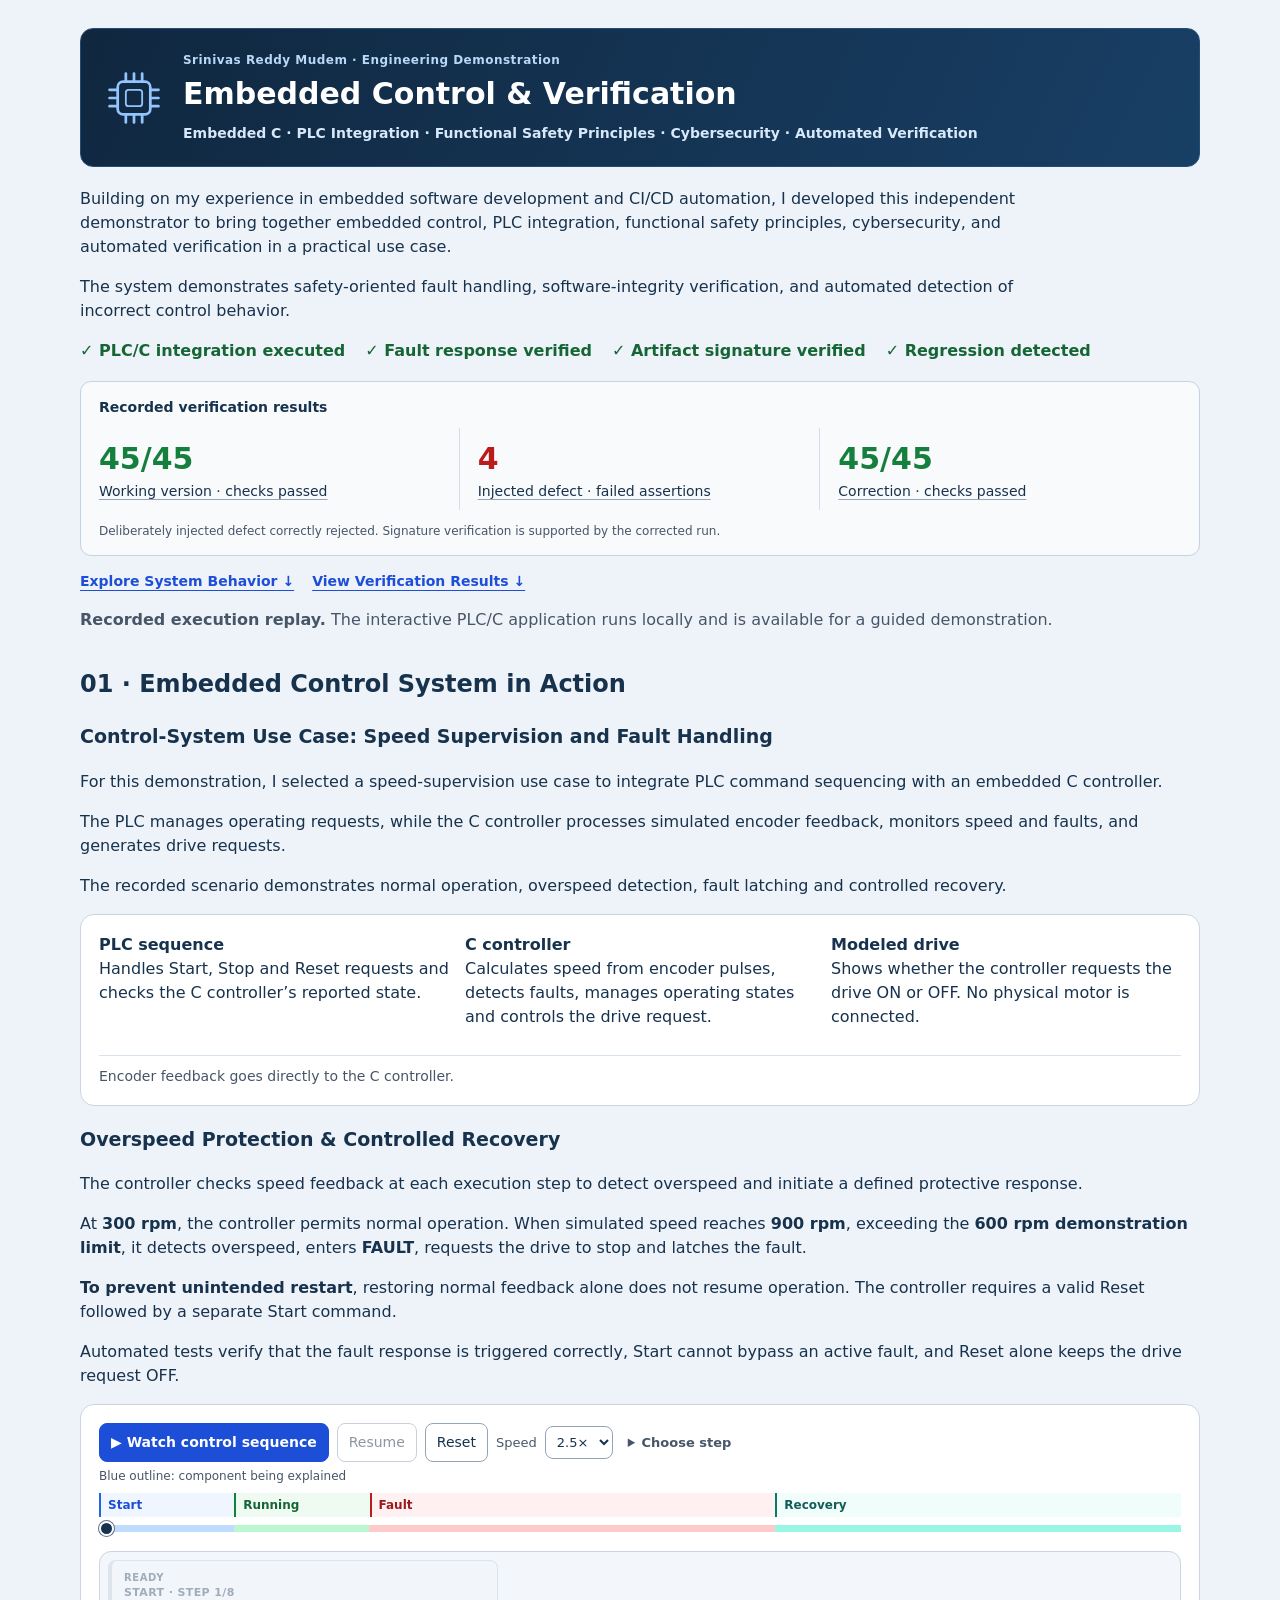
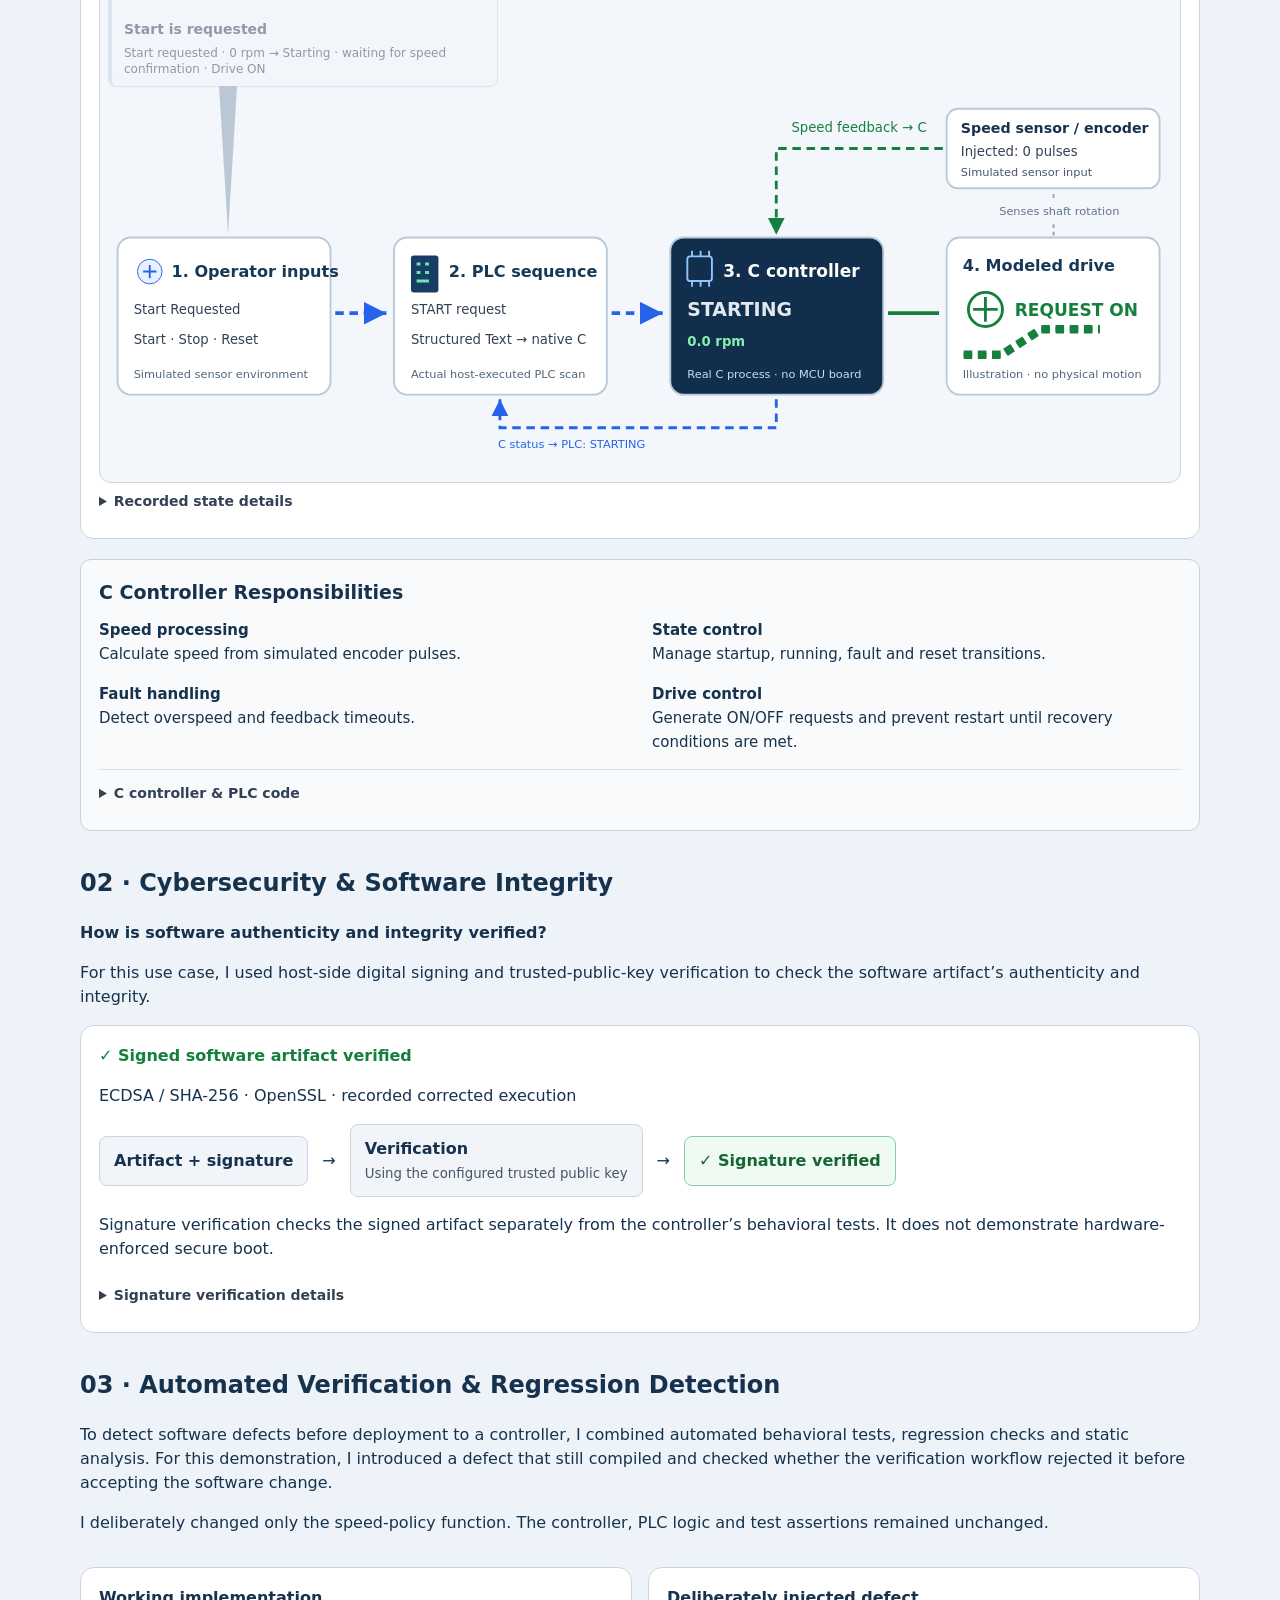
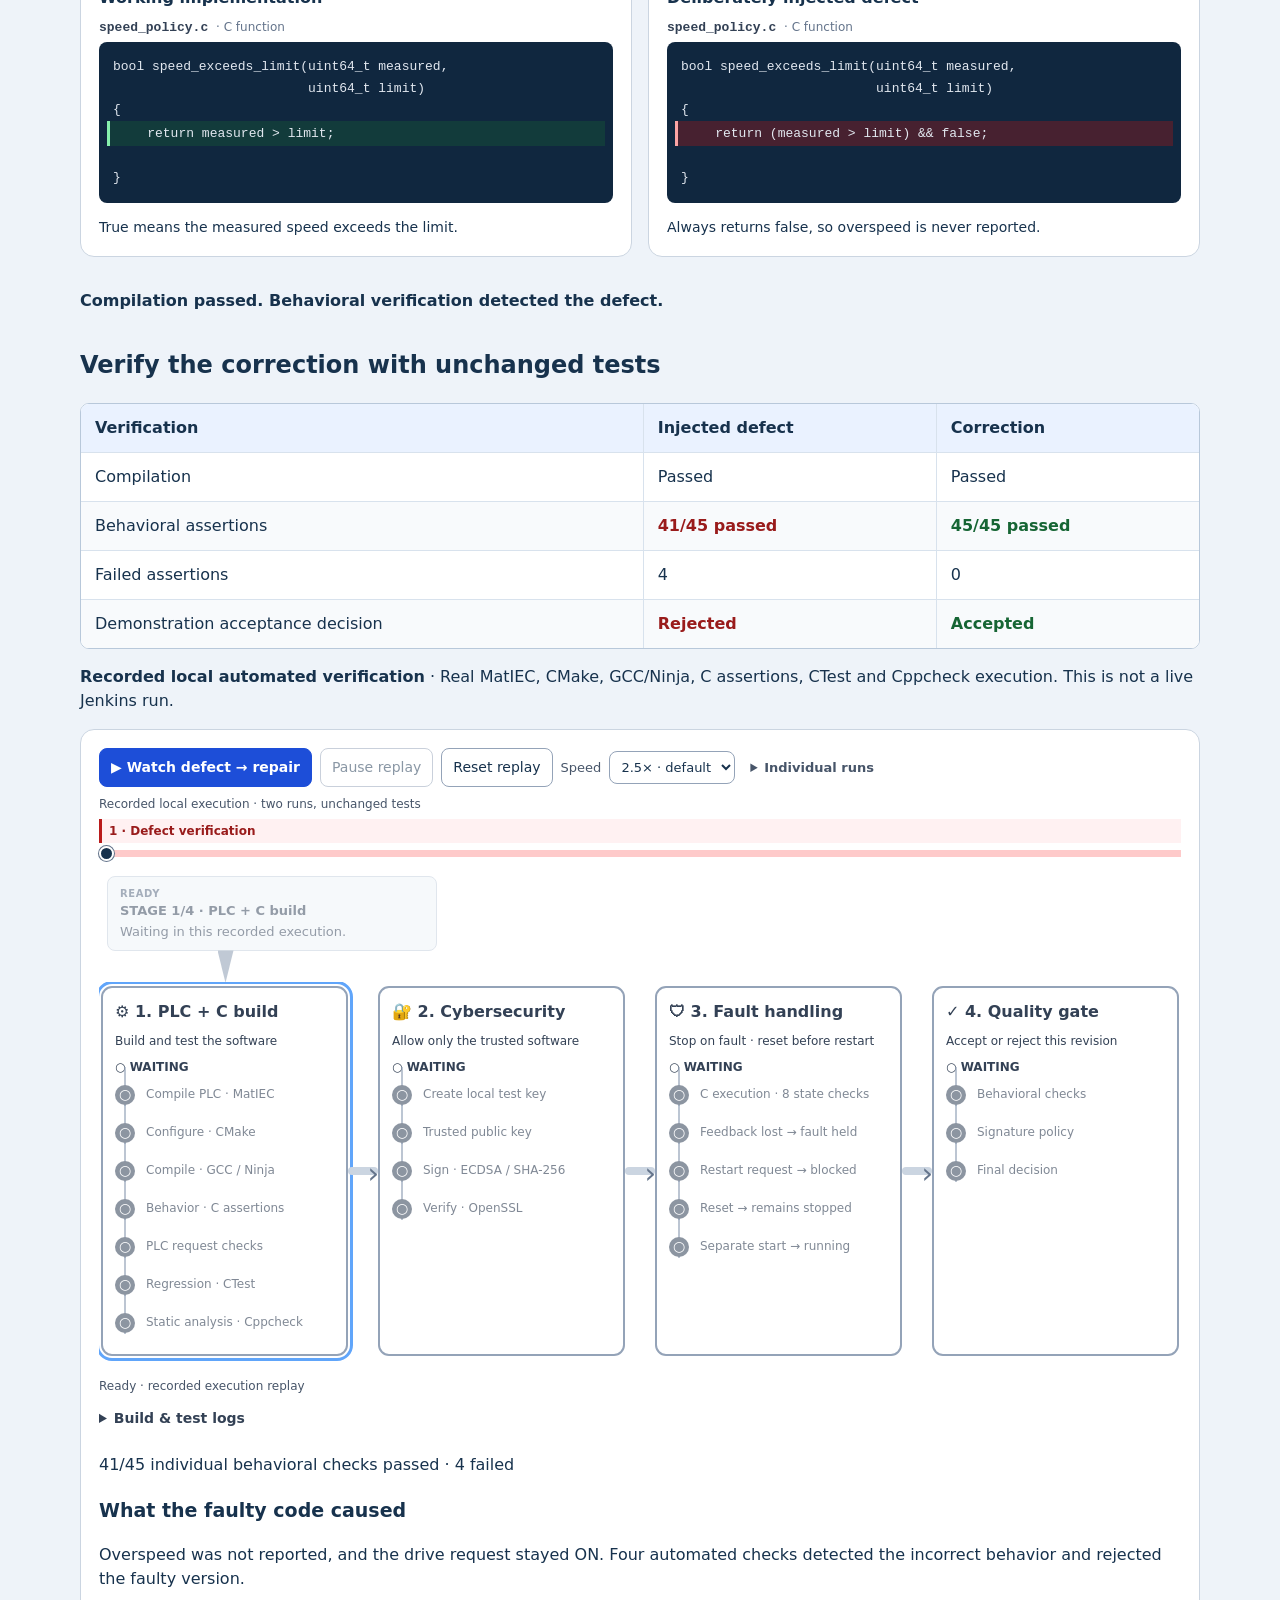
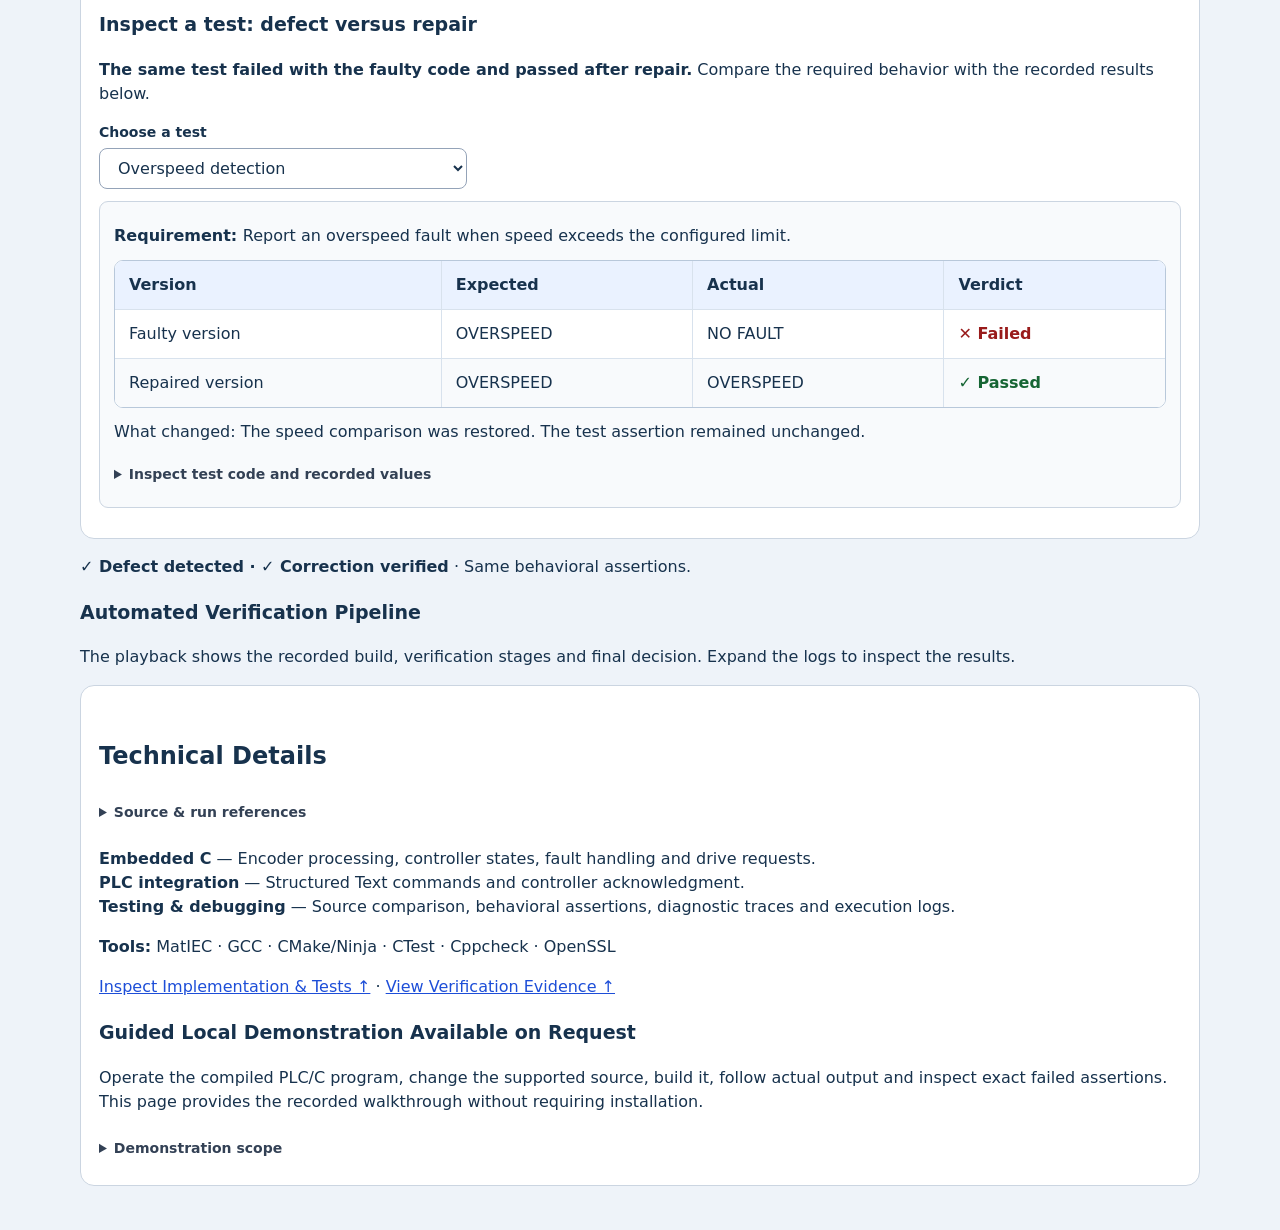
==== commit 7beca95e: "Align diagram signal flow with recorded PLC and encoder behavior" ====
--- a/control-verification/index.html
+++ b/control-verification/index.html
@@ -1,6 +1,6 @@
 <!doctype html><html lang="en"><meta charset="utf-8"><meta name="viewport" content="width=device-width,initial-scale=1"><title>Embedded Control &amp; Verification · Srinivas Reddy Mudem</title><link rel="icon" type="image/svg+xml" href="favicon.svg?v=2"><link rel="icon" sizes="any" href="favicon.ico?v=2"><link rel="apple-touch-icon" href="apple-touch-icon.png"><meta name="theme-color" content="#10273f">
 <style>body{margin:0;background:#eef3f9;color:#17324d;font:16px/1.5 system-ui}main{max-width:1120px;margin:auto;padding:28px 20px}h1{font-size:30px;margin:8px 0}.label{color:#1d4ed8;font-weight:700}.intro{max-width:790px}.panel{background:white;border:1px solid #cbd5e1;border-radius:14px;padding:18px;margin:16px 0}.controls{display:flex;gap:10px;flex-wrap:wrap}button,select{font:inherit;padding:9px 14px;border-radius:8px;border:1px solid #94a3b8;background:white;color:#17324d;cursor:pointer}button:first-child{background:#1d4ed8;color:white}button:disabled{opacity:.5;cursor:default}.lab-machine{background:#f3f7fc;border:1px solid #cbd5e1;border-radius:12px;padding:8px}.lab-machine svg{width:100%;height:auto}.lab-svg-title{font-size:17px;fill:#153957;font-weight:700}.lab-svg-body{font-size:14px;fill:#334155}.lab-svg-small{font-size:12px;fill:#536679}.lab-explain{padding:12px;border-left:4px solid;margin-top:12px}.modeled-running-flow{stroke-dasharray:9 6;animation:flow 1.2s linear infinite}.observed-signal{stroke-dasharray:9 6;animation:flow 1.2s linear 1}.motor-spin{animation:spin 2s linear infinite;transform-origin:0 0}@keyframes flow{to{stroke-dashoffset:-30}}@keyframes spin{to{transform:rotate(360deg)}}.good{color:#15803d;font-weight:700}.facts{display:flex;gap:24px;flex-wrap:wrap}.muted{color:#475569}a{color:#1d4ed8}progress{width:100%;height:12px}@media(prefers-reduced-motion:reduce){*{animation:none!important}}@media(max-width:650px){main{padding:15px 10px}h1{font-size:24px}.lab-machine{overflow:auto}.lab-machine svg{min-width:750px}}button[aria-pressed="false"]{background:white;color:#17324d}button[aria-pressed="true"]{background:#1d4ed8;color:white}.story-meaning{padding:12px 16px;background:#eaf2ff;border-left:4px solid #2563eb;border-radius:7px;font-weight:600}#story-title{margin:18px 0 6px}#status{max-width:850px;font-size:17px;line-height:1.65}.lab-explain{display:none}</style><style>html{scroll-behavior:smooth}nav{margin:18px 0}nav a{padding:8px 12px;background:#e0eaff;border-radius:8px;text-decoration:none;font-weight:600}h2{margin-top:34px;font-size:24px}h3{font-size:19px}.roles,.code-pair{display:grid;grid-template-columns:repeat(2,minmax(0,1fr));gap:16px}.roles{grid-template-columns:repeat(3,minmax(0,1fr))}.roles p{margin:0}.pipeline{display:flex;flex-wrap:wrap;gap:8px}.tool{padding:9px;border-radius:8px;border:1px solid}.passed{background:#e7f6ed;color:#14532d;border-color:#86cfa5}.failed{background:#fff0f0;color:#991b1b;border-color:#f4a5a5}.blocked{background:#eef2f6;color:#475569;border-color:#cbd5e1}pre{white-space:pre-wrap;overflow-wrap:anywhere;font:14px/1.6 ui-monospace,monospace}.console{max-height:420px;overflow:auto;background:#102037;color:#e2e8f0;padding:15px;border-radius:9px}.detail{border-left:4px solid #dc2626;padding:12px;background:#fff1f2}.detail.good{border-color:#15803d;background:#effaf2;color:#14532d}@media(max-width:650px){.roles,.code-pair{grid-template-columns:1fr}.facts{gap:12px}nav a{font-size:14px}}@media(prefers-reduced-motion:reduce){html{scroll-behavior:auto}}</style>
-<link rel="stylesheet" href="animation.css"><link rel="stylesheet" href="four-panel-style.css"><style>.keywords{font-weight:650;color:#214e7a}.capabilities{display:flex;flex-wrap:wrap;gap:8px 20px;color:#166534;font-weight:650}.metrics{display:grid;grid-template-columns:repeat(3,1fr);gap:12px}.metrics>div{background:white;border:1px solid #cbd5e1;border-radius:10px;padding:14px}.metrics strong{display:block;font-size:30px;color:#15803d}.metrics span{display:block}.metrics .defect-metric strong{color:#b91c1c}.responsibilities{display:grid;grid-template-columns:repeat(2,1fr);gap:4px 20px}summary{cursor:pointer;color:#1d4ed8;font-weight:600;padding:10px 0}table{border-collapse:collapse;width:100%;background:white}td,th{padding:12px;text-align:left;border-bottom:1px solid #cbd5e1}th{background:#eaf2ff}.table-scroll{overflow:auto}header .intro{max-width:950px}@media(max-width:650px){.metrics{grid-template-columns:1fr}.responsibilities{grid-template-columns:1fr}.metrics strong{font-size:26px}}</style><style>.step-card{border:1px solid #93b4e2;border-left:5px solid #2563eb;background:#eff6ff;border-radius:12px;padding:18px;margin:16px 0;color:#17324d}.step-card h3{margin:10px 0 6px;font-size:23px}.step-card-top{display:flex;justify-content:space-between;gap:12px;font-weight:750;color:#1d4ed8}.step-facts{display:grid;grid-template-columns:repeat(3,minmax(0,1fr));gap:12px;margin:16px 0}.step-facts>div{background:#ffffffbf;border:1px solid #cbd5e1;border-radius:8px;padding:12px}.step-facts span{display:block;font-size:12px;letter-spacing:.06em;color:#475569;margin-bottom:6px}.step-facts strong{display:block;font-size:18px}.step-card[data-tone="fault"]{background:#fff1f2;border-color:#fca5a5;border-left-color:#b91c1c}.step-card[data-tone="fault"] .step-card-top{color:#b91c1c}.step-card[data-tone="running"]{background:#f0fdf4;border-color:#86cfa5;border-left-color:#15803d}.step-card[data-tone="running"] .step-card-top{color:#166534}.step-card.step-arrival{animation:step-arrival .55s ease-out}@keyframes step-arrival{from{transform:translateY(8px);box-shadow:0 0 0 5px #60a5fa44}to{transform:translateY(0);box-shadow:0 0 0 0 transparent}}@media(max-width:650px){.step-facts{grid-template-columns:1fr}.step-card{padding:14px}.step-card h3{font-size:20px}}@media(prefers-reduced-motion:reduce){.step-card.step-arrival{animation:none}}</style><style>.step-card{padding:9px 13px;margin:10px 0;border-left-width:4px;border-radius:8px}.step-notice-title{display:flex;align-items:baseline;gap:10px;flex-wrap:wrap}.step-notice-title #step-number{font-size:11px;font-weight:750;color:#475569;white-space:nowrap}.step-card .step-notice-title h3{font-size:16px;line-height:1.35;margin:0}.step-card #step-compact{font-size:14px;line-height:1.4;margin:3px 0 0}.step-card.step-arrival{animation:compact-notice .4s ease-out}@keyframes compact-notice{from{opacity:.45;transform:translateY(-5px);box-shadow:0 3px 12px #17324d24}to{opacity:1;transform:translateY(0);box-shadow:none}}@media(max-width:650px){.step-card{padding:8px 10px}.step-card .step-notice-title h3{font-size:15px}.step-card #step-compact{font-size:13px}.step-notice-title{gap:3px 8px}}@media(prefers-reduced-motion:reduce){.step-card.step-arrival{animation:none}}</style><style>.walkthrough-scene{position:relative;border:1px solid #cbd5e1;border-radius:12px;padding:10px;background:#f3f7fc;margin-top:12px}.walkthrough-scene .step-card{position:relative;margin:0 0 16px;background:#fff;box-shadow:0 2px 7px #17324d12}.walkthrough-scene .step-card:after{content:"";position:absolute;left:34px;bottom:-8px;width:13px;height:13px;background:inherit;border-right:1px solid #93b4e2;border-bottom:1px solid #93b4e2;transform:rotate(45deg)}.walkthrough-scene .step-card[data-tone="fault"]:after{border-color:#fca5a5}.walkthrough-scene .step-card[data-tone="running"]:after{border-color:#86cfa5}.step-notice-title #step-number{color:#1d4ed8;background:#eaf2ff;padding:2px 7px;border-radius:5px;font-size:12px}.walkthrough-scene #diagram .lab-machine{border:0;padding:0}@media(max-width:650px){.walkthrough-scene{padding:7px}}</style><style>.step-card #progress{display:block;width:100%;height:5px;margin:8px 0 0;accent-color:#2563eb}.step-card[data-tone="fault"] #progress{accent-color:#b91c1c}.step-card[data-tone="running"] #progress{accent-color:#15803d}</style><style>.walkthrough-scene .step-card:after{left:var(--step-pointer-left,34px);transition:left .3s ease}.step-focus-name{font-size:12px;font-weight:700;color:#1d4ed8}.step-component-focus{stroke:#2563eb!important;stroke-width:4px!important;paint-order:stroke fill;animation:component-attention .8s ease-out 2}.walkthrough-scene:has(.step-card[data-tone="fault"]) .step-component-focus{stroke:#b91c1c!important}.step-card[data-tone="fault"] .step-focus-name{color:#b91c1c}@keyframes component-attention{0%,100%{stroke-opacity:1}50%{stroke-opacity:.35}}@media(prefers-reduced-motion:reduce){.step-component-focus{animation:none}.walkthrough-scene .step-card:after{transition:none}}</style><style>.step-pointer-connector{position:absolute;left:0;top:0;pointer-events:none;overflow:visible;z-index:2}.walkthrough-scene .step-card{z-index:3}</style><style>.walkthrough-scene .step-card:after{width:18px;height:var(--step-pointer-depth,12px);left:calc(var(--step-pointer-left,34px) - 2px);bottom:calc(-1 * var(--step-pointer-depth,12px));transform:none;clip-path:polygon(0 0,100% 0,50% 100%);border:0;background:#2563eb;transition:left .3s ease,height .3s ease}.walkthrough-scene .step-card[data-tone="fault"]:after{background:#b91c1c}.walkthrough-scene .step-card[data-tone="running"]:after{background:#15803d}.step-pointer-connector{display:none}</style><style>.step-card #progress{appearance:none;-webkit-appearance:none;cursor:ew-resize;touch-action:pan-y;min-height:20px;height:20px;background:transparent;margin:4px 0 0}.step-card #progress::-webkit-slider-runnable-track{height:5px;border-radius:5px;background:#bfd0e5}.step-card #progress::-webkit-slider-thumb{-webkit-appearance:none;width:14px;height:14px;margin-top:-4.5px;border-radius:50%;background:#2563eb;border:2px solid white;box-shadow:0 0 0 1px #2563eb}.step-card #progress:focus-visible{outline:2px solid #2563eb;outline-offset:3px}.step-card #progress::-moz-range-track{height:5px;background:#bfd0e5}.step-card #progress::-moz-range-progress{height:5px;background:#2563eb}.step-card #progress::-moz-range-thumb{background:#2563eb;border:2px solid white;border-radius:50%}</style><style>.step-card #progress::-webkit-slider-runnable-track{background:transparent}</style><style>.project-banner{display:flex;align-items:center;gap:20px;padding:22px 24px;margin-bottom:20px;border:1px solid #254d74;border-radius:13px;background:linear-gradient(115deg,#10273f,#183f65);color:#fff}.project-banner .label{color:#b9d7f7;font-size:12px;letter-spacing:.04em}.project-banner h1{color:#fff;font-size:30px;line-height:1.2;margin:7px 0 10px}.project-banner .keywords{color:#d7e8fa;font-size:14px;line-height:1.6;margin:0}.project-controller-icon{width:58px;height:58px;flex:0 0 58px;color:#93c5fd}@media(max-width:650px){.project-banner{padding:17px 15px;gap:12px;align-items:flex-start}.project-controller-icon{width:34px;height:34px;flex-basis:34px;margin-top:23px}.project-banner h1{font-size:24px}.project-banner .keywords{font-size:13px}.project-banner .label{font-size:11px}}</style><style>.walkthrough-scene #diagram{padding-top:29px}.step-target-label{position:absolute;z-index:4;padding:3px 9px;border-radius:6px;font-size:12px;font-weight:750;line-height:1.5;white-space:nowrap;max-width:calc(100% - 30px);background:#eaf2ff;color:#173d70;border:1px solid #93b4e2;box-shadow:0 2px 5px #17324d12;pointer-events:none}.step-target-label[data-tone="fault"]{background:#fff1f2;color:#991b1b;border-color:#fca5a5}.step-target-label[data-tone="running"]{background:#effaf2;color:#166534;border-color:#86cfa5}.step-notice-title #step-number{display:none}@media(max-width:650px){.walkthrough-scene #diagram{padding-top:35px}.step-target-label{font-size:12px}}</style><style>.walkthrough-scene{padding-top:130px}.walkthrough-scene #diagram{padding-top:0}.walkthrough-scene .step-card{position:absolute;box-sizing:border-box;margin:0;padding:9px 12px;z-index:4}.step-notice-title #step-number{display:inline-block;padding:0;background:transparent;font-size:11px}.step-notice-title{gap:4px 8px}.step-focus-name{display:none}.step-card .step-notice-title h3{font-size:14px}.step-card #step-compact{font-size:12px;line-height:1.35}.step-card.step-arrival{animation:none}.step-target-label{display:none}.walkthrough-playback{margin:8px 0}.walkthrough-playback #progress{display:block;appearance:none;-webkit-appearance:none;width:100%;height:20px;margin:0;cursor:ew-resize;touch-action:pan-y;background:transparent}.walkthrough-playback #progress::-webkit-slider-runnable-track{height:5px;background:transparent;border-radius:5px}.walkthrough-playback #progress::-webkit-slider-thumb{-webkit-appearance:none;width:14px;height:14px;margin-top:-4.5px;border:2px solid white;border-radius:50%;background:#2563eb;box-shadow:0 0 0 1px #2563eb}.walkthrough-playback #progress:focus-visible{outline:2px solid #2563eb;outline-offset:2px}@media(max-width:650px){.walkthrough-scene{padding-top:140px}.walkthrough-scene #diagram{padding-top:0}.step-card .step-notice-title h3{font-size:14px}}</style><style>#verification-scene{position:relative;padding-top:95px}#verification-notice{position:absolute;top:6px;box-sizing:border-box;width:330px;max-width:calc(100% - 16px);padding:9px 12px;border:1px solid #93b4e2;border-radius:8px;background:#eff6ff;color:#173d70;font-size:13px;z-index:3}#verification-notice p{margin:3px 0 0;line-height:1.4}#verification-notice:after{content:"";position:absolute;left:var(--pointer-x,24px);bottom:calc(-1 * var(--pointer-depth,12px));width:16px;height:var(--pointer-depth,12px);background:#2563eb;clip-path:polygon(0 0,100% 0,50% 100%)}#verification-notice[data-state="failed"]{background:#fff1f2;color:#991b1b;border-color:#fca5a5}#verification-notice[data-state="failed"]:after{background:#b91c1c}.verification-current-stage{outline:3px solid #60a5fa;outline-offset:2px}.verification-playback input{width:100%;height:20px;accent-color:#2563eb;cursor:ew-resize}.verification-playback{margin:8px 0}@media(max-width:650px){#verification-scene{padding-top:110px}}</style><style>#step-card[data-playback="ready"],#verification-notice[data-playback="ready"]{opacity:.58;background:#f1f5f9;color:#475569;border-color:#cbd5e1;box-shadow:none}#step-card[data-playback="ready"]:after,#verification-notice[data-playback="ready"]:after{background:#94a3b8}#step-card,#verification-notice{transition:opacity .2s ease,background-color .2s ease}#step-card[data-playback="ready"] .step-notice-title:before,#verification-notice[data-playback="ready"]:before{content:"READY";display:block;font-size:10px;letter-spacing:.06em;font-weight:700;color:#64748b}#verification-scene{overflow:clip}.walkthrough-scene{overflow:clip}</style><style>.metrics a{color:inherit;text-decoration:underline;text-decoration-color:#94a3b8;text-underline-offset:3px}.signature-flow{display:flex;align-items:center;gap:14px;flex-wrap:wrap;margin:16px 0}.signature-flow>div{padding:12px 14px;background:#f1f5f9;border:1px solid #cbd5e1;border-radius:8px}.signature-flow small{display:block;margin-top:3px;color:#475569}.signature-flow .signature-outcome{background:#effaf2;color:#166534;border-color:#86cfa5}.result-fail{color:#991b1b;font-weight:650}.result-pass{color:#166534;font-weight:650}.source-excerpt pre{background:#10273f;color:#e2e8f0;padding:16px;border-radius:9px;line-height:1.65}.code-keyword{color:#93c5fd}#working-evidence{scroll-margin-top:20px}@media(max-width:650px){.signature-flow{flex-direction:column;align-items:stretch}.signature-flow>span{align-self:center;transform:rotate(90deg)}}</style><style>.verification-story-status{padding:9px 12px;background:#eaf2ff;border-left:3px solid #2563eb;border-radius:5px;font-size:14px}.controls .secondary-replay{background:white;color:#334155;font-size:14px;padding:8px 11px}</style><style>.verification-journey{display:flex;gap:10px;align-items:center;flex-wrap:wrap;margin:14px 0}.verification-journey span[id]{padding:7px 12px;border:1px solid #cbd5e1;border-radius:7px;color:#475569;background:#f1f5f9}.verification-journey span[data-status="active"]{color:#1d4ed8;background:#eff6ff;border-color:#60a5fa;font-weight:700}.verification-journey span[data-status="rejected"]{color:#991b1b;background:#fff1f2;border-color:#fca5a5}.verification-journey span[data-status="verified"]{color:#166534;background:#effaf2;border-color:#86cfa5}</style><style>#verification-track-labels{display:grid;grid-template-columns:1fr 1fr;font-size:12px;font-weight:700;margin:6px 0 0}#verification-track-labels span{padding:4px 7px}#verification-track-labels .track-defect{color:#991b1b;border-left:3px solid #b91c1c;background:#fff1f2}#verification-track-labels .track-repair{color:#166534;border-left:3px solid #15803d;background:#effaf2}.verification-playback #verification-progress{appearance:none;-webkit-appearance:none;background:transparent;display:block;width:100%;height:22px;margin:0;cursor:ew-resize}.verification-playback #verification-progress::-webkit-slider-runnable-track{height:7px;background:transparent;border-radius:5px}.verification-playback #verification-progress::-webkit-slider-thumb{-webkit-appearance:none;width:15px;height:15px;margin-top:-4px;background:#17324d;border:2px solid white;border-radius:50%;box-shadow:0 0 0 1px #64748b}.verification-playback #verification-progress:focus-visible{outline:2px solid #2563eb;outline-offset:3px}.verification-playback #verification-progress::-moz-range-track{background:transparent;height:7px}.verification-playback #verification-progress::-moz-range-thumb{background:#17324d;border:2px solid white;border-radius:50%}#verification-track-labels[data-single="defect"]{grid-template-columns:1fr}#verification-track-labels[data-single="defect"] .track-repair{display:none}#verification-track-labels[data-single="repair"]{grid-template-columns:1fr}#verification-track-labels[data-single="repair"] .track-defect{display:none}</style><style>.compact-verification .verification-toolbar{align-items:center;gap:8px}.compact-verification .verification-toolbar button{font-size:14px;padding:8px 11px}.compact-verification .verification-toolbar label{font-size:13px;color:#475569}.compact-verification .verification-toolbar select{font-size:13px;padding:7px}.replay-disclosure{display:block;font-size:12px;margin:8px 0 3px}.individual-runs{position:relative}.individual-runs summary{font-size:13px;padding:7px;color:#475569}.individual-runs>.controls{position:absolute;top:100%;right:0;padding:10px;min-width:220px;background:white;border:1px solid #cbd5e1;box-shadow:0 4px 12px #17324d22;border-radius:8px;z-index:8}.compact-verification .verification-playback{margin:5px 0}.compact-verification #verification-track-labels span{padding:3px 7px}.compact-verification #replay-status{font-size:12px;margin:5px 0;color:#475569}@media(max-width:650px){.individual-runs>.controls{left:0;right:auto}}</style><style>#watch-verification-story,#watch-verification-story[aria-pressed="false"],#watch-verification-story[aria-pressed="true"]{background:#1d4ed8;color:#fff;border-color:#1d4ed8;font-weight:650}#watch-verification-story:hover{background:#1e40af;border-color:#1e40af}#watch-verification-story:focus-visible{outline:3px solid #93c5fd;outline-offset:3px}</style><style>.operating-phase-labels{display:grid;grid-template-columns:1fr 1fr 3fr 3fr;font-size:11px;font-weight:650;color:#475569;margin-top:8px}.operating-phase-labels span{padding:3px 5px;border-left:2px solid #93b4e2}.operating-phase-labels span:nth-child(2){border-color:#15803d;color:#166534}.operating-phase-labels span:nth-child(3){border-color:#b91c1c;color:#991b1b}#walkthrough-speed{font-size:13px;padding:7px}label[for="walkthrough-speed"]{font-size:13px;color:#475569}</style><style>.operating-toolbar{align-items:center;gap:8px}.operating-toolbar button{font-size:14px;padding:8px 11px}.operating-toolbar label{font-size:13px;color:#475569}#play,#play[aria-pressed="false"],#play[aria-pressed="true"]{background:#1d4ed8;color:#fff;border-color:#1d4ed8;font-weight:650}#play:hover{background:#1e40af}#play:focus-visible{outline:3px solid #93c5fd;outline-offset:3px}.operating-phase-labels{grid-template-columns:1fr 1fr 3fr 3fr;margin-top:5px;font-size:12px}.operating-phase-labels span{padding:3px 7px}.operating-phase-labels span:first-child{background:#eff6ff;color:#1d4ed8;border-color:#2563eb}.operating-phase-labels span:nth-child(2){background:#effaf2;color:#166534;border-color:#15803d}.operating-phase-labels span:nth-child(3){background:#fff1f2;color:#991b1b;border-color:#b91c1c}.operating-phase-labels span:nth-child(4){background:#f0fdfa;color:#115e59;border-color:#0f766e}.walkthrough-navigation{position:relative}.walkthrough-navigation summary{font-size:13px;padding:7px;color:#475569}.walkthrough-navigation>.controls{position:absolute;left:0;top:100%;z-index:8;background:white;padding:10px;border:1px solid #cbd5e1;border-radius:8px;box-shadow:0 4px 12px #17324d22;width:250px;box-sizing:border-box}.walkthrough-navigation select{max-width:100%;font-size:12px}.walkthrough-playback #progress{height:22px}.walkthrough-playback #progress::-webkit-slider-runnable-track{height:7px;background:transparent}.walkthrough-playback #progress::-webkit-slider-thumb{margin-top:-4px;width:15px;height:15px;background:#17324d;box-shadow:0 0 0 1px #64748b}.walkthrough-playback #progress::-moz-range-track{background:transparent;height:7px}.walkthrough-playback #progress::-moz-range-progress{background:transparent}.walkthrough-playback #progress::-moz-range-thumb{background:#17324d}</style><style>.step-card .step-notice-title{display:block}.step-card .step-notice-title #step-number{display:block;font-size:11px;font-weight:750;letter-spacing:.035em;margin-bottom:3px;padding:0;background:transparent}.step-card .step-notice-title h3{font-size:14px;line-height:1.35}.step-card[data-phase="start"] .step-notice-title #step-number{color:#1d4ed8}.step-card[data-phase="running"] .step-notice-title #step-number{color:#166534}.step-card[data-phase="fault"] .step-notice-title #step-number{color:#991b1b}.step-card[data-phase="recovery"] .step-notice-title #step-number{color:#115e59}.step-card[data-playback="ready"] .step-notice-title #step-number{color:#64748b}</style><style>@media(max-width:650px){.walkthrough-navigation>.controls{position:fixed;left:50%;right:auto;top:auto;transform:translateX(-50%);max-width:calc(100vw - 32px)}}</style><style>.step-component-focus{animation:none!important;stroke:#2563eb!important;stroke-width:4px!important}.walkthrough-scene:has(.step-card[data-tone="fault"]) .step-component-focus{stroke:#b91c1c!important}.walkthrough-scene:has(.step-card[data-playback="ready"]) .step-component-focus{stroke:#94a3b8!important}</style><style>#diagram .step-component-focus,.walkthrough-scene:has(.step-card[data-tone="fault"]) #diagram .step-component-focus,.walkthrough-scene:has(.step-card[data-playback="ready"]) #diagram .step-component-focus{stroke:#2563eb!important;stroke-width:4px!important;animation:none!important}.selection-key{display:flex;gap:7px;align-items:center;font-size:12px;color:#475569;margin:5px 0}.selection-key span{display:inline-block;width:11px;height:11px;border:2px solid #2563eb;border-radius:3px;background:transparent}</style><style>#diagram:not([data-playback="playing"]) *,#diagram:not([data-playback="playing"]) *:before,#diagram:not([data-playback="playing"]) *:after{animation-play-state:paused!important}#diagram[data-playback="playing"] *,#diagram[data-playback="playing"] *:before,#diagram[data-playback="playing"] *:after{animation-play-state:running}#diagram:not([data-playback="playing"]) .step-component-focus{transition:none!important}</style><style>.assertion-comparison{margin:12px 0;padding:14px;border:1px solid #cbd5e1;border-radius:9px;background:#f8fafc}.assertion-comparison p{margin:8px 0 12px}.assertion-comparison .result-pass,.assertion-comparison .result-fail{white-space:nowrap}.assertion-comparison details p{overflow-wrap:anywhere;font-size:13px}.assertion-comparison pre{font-size:13px}.comparison-unavailable{border-color:#b91c1c;color:#991b1b}#assertion-heading{display:block;font-size:14px;font-weight:600;margin:8px 0 5px}#assertion{max-width:100%}</style><style>#assertion-technical-details h4{font-size:15px;margin:16px 0 7px}#assertion-technical-details .assertion-source-code{background:#10273f;color:#e2e8f0;padding:13px;border-radius:7px;font:13px/1.65 ui-monospace,monospace}#assertion-technical-details small{color:#475569;font-size:12px}.assertion-run-reference{border-left:3px solid #cbd5e1;padding:7px 12px;margin:12px 0}.assertion-run-reference p{margin:5px 0!important}.assertion-comparison #assertion-recorded-values td{overflow-wrap:normal}.assertion-comparison #assertion-recorded-values th{white-space:nowrap}#test-comparison{scroll-margin-top:20px}#fault-impact-comparison a[data-test-id]{text-underline-offset:3px}</style><style>@media(max-width:650px){#assertion-comparison-table,#assertion-comparison-table tbody{display:block;width:100%}#assertion-comparison-table thead{display:none}#assertion-comparison-table tbody tr{display:grid;grid-template-columns:minmax(0,1fr) minmax(0,1fr);margin-bottom:12px;border:1px solid #cbd5e1;border-radius:7px;overflow:hidden;background:white}#assertion-comparison-table td{display:block;min-width:0;padding:10px;overflow-wrap:anywhere;border-bottom:0}#assertion-comparison-table td:first-child{grid-column:1/-1;font-weight:700;background:#eaf2ff}#assertion-comparison-table td:nth-child(2):before{content:"Expected";display:block;color:#475569;font-size:12px;font-weight:400;margin-bottom:4px}#assertion-comparison-table td:nth-child(3):before{content:"Actual";display:block;color:#475569;font-size:12px;font-weight:400;margin-bottom:4px}#assertion-comparison-table td:last-child{grid-column:1/-1;border-top:1px solid #e2e8f0}}</style><style>details>summary{font-size:14px;font-weight:600;color:#334155;padding:8px 0}details>summary:hover{color:#1d4ed8}details>summary:focus-visible{outline:2px solid #2563eb;outline-offset:3px}header nav.controls{gap:18px;margin:15px 0}header nav.controls a{padding:0;background:none;border-radius:0;font-size:14px;font-weight:600;text-decoration:underline;text-underline-offset:4px}#source-run-references{margin:12px 0}#source-run-references p{font-size:13px;overflow-wrap:anywhere}#source-run-references h4{font-size:14px;margin:18px 0 7px}#source-run-references pre{font-size:13px;background:#f1f5f9;border-radius:7px;padding:12px}#working-evidence{scroll-margin-top:20px}</style><style>.table-scroll{border:1px solid #b8c8da;border-radius:9px;background:#fff;overflow:auto;margin:12px 0}.table-scroll table{width:100%;border-collapse:separate;border-spacing:0;background:#fff}.table-scroll th,.table-scroll td{padding:12px 14px;border:0;border-right:1px solid #d8e2ed;border-bottom:1px solid #d8e2ed;text-align:left;vertical-align:top}.table-scroll th{background:#eaf2ff;color:#17324d;font-weight:700}.table-scroll tr>:last-child{border-right:0}.table-scroll tbody tr:last-child>td{border-bottom:0}.table-scroll tbody tr:nth-child(even)>td{background:#f8fafc}.table-scroll .result-fail{color:#991b1b}.table-scroll .result-pass{color:#166534}@media(max-width:650px){.table-scroll th,.table-scroll td{padding:10px}#assertion-comparison-table tbody tr{border:0;border-bottom:1px solid #d8e2ed;border-radius:0;margin:0}#assertion-comparison-table tbody tr:last-child{border-bottom:0}#assertion-comparison-table td{border:0}#assertion-comparison-table td:first-child{background:#eaf2ff}#assertion-comparison-table td:last-child{border-top:1px solid #e2e8f0}}</style><style>.policy-card{min-width:0}.policy-filename{font:600 13px ui-monospace,monospace;color:#334155;margin:10px 0 7px}.policy-filename span{font:400 12px system-ui;color:#64748b}.policy-card pre{background:#10273f;color:#e2e8f0;padding:14px;border-radius:8px;font:13px/1.65 ui-monospace,monospace;margin:0;overflow-wrap:anywhere}.policy-return{display:block;margin:0 -6px;padding:2px 6px;border-left:3px solid}.policy-return.working{background:#16653455;border-color:#86efac}.policy-return.faulty{background:#991b1b66;border-color:#fca5a5}.policy-card>p:last-child{font-size:14px;margin-bottom:0}</style><style>.results-summary{margin:18px 0 14px;padding:15px 18px;background:#f8fafc;border:1px solid #c5d2e1;border-radius:11px}.results-summary>.label{margin:0 0 10px;color:#17324d;font-size:14px;font-weight:650}.results-summary .metrics{gap:0;grid-template-columns:repeat(3,minmax(0,1fr))}.results-summary .metrics>div{border:0;border-right:1px solid #d5dfeb;border-radius:0;padding:8px 18px;background:transparent}.results-summary .metrics>div:first-child{padding-left:0}.results-summary .metrics>div:last-child{border-right:0}.results-summary .metrics strong{font-size:30px}.results-summary .metrics span{font-size:14px;line-height:1.5}.results-summary>.muted{font-size:12px;line-height:1.5;margin:12px 0 0;color:#475569}@media(max-width:650px){.results-summary{padding:14px}.results-summary .metrics{grid-template-columns:1fr}.results-summary .metrics>div,.results-summary .metrics>div:first-child{border-right:0;border-bottom:1px solid #d5dfeb;padding:10px 0}.results-summary .metrics>div:last-child{border-bottom:0}.results-summary .metrics strong{font-size:27px}}</style><style>.controller-detail{background:#f8fafc;border:1px solid #c5d2e1;border-radius:11px;padding:18px;margin:20px 0}.controller-detail>h3{margin:0 0 12px;font-size:19px;color:#17324d}.controller-detail .responsibilities{display:grid;grid-template-columns:repeat(2,minmax(0,1fr));gap:16px 24px}.controller-detail .responsibilities>p{margin:0;font-size:15px;line-height:1.6;background:none;border:0}.controller-detail>details{margin-top:15px;border-top:1px solid #d8e2ed;padding-top:5px}@media(max-width:650px){.controller-detail{padding:15px}.controller-detail .responsibilities{grid-template-columns:1fr;gap:14px}}</style><style>.roles .encoder-role-note{grid-column:1/-1;border-top:1px solid #d8e2ed;padding-top:10px;margin-top:10px;font-size:14px;color:#475569}</style><main><header><div class="project-banner"><svg class="project-controller-icon" viewBox="0 0 64 64" aria-hidden="true"><rect x="14" y="14" width="36" height="36" rx="6" fill="none" stroke="currentColor" stroke-width="3"/><rect x="23" y="23" width="18" height="18" rx="3" fill="none" stroke="currentColor" stroke-width="2"/><path d="M23 5v9m9-9v9m9-9v9M23 50v9m9-9v9m9-9v9M5 23h9m-9 9h9m-9 9h9m36-18h9m-9 9h9m-9 9h9" stroke="currentColor" stroke-width="3" stroke-linecap="round"/></svg><div><div class="label">Srinivas Reddy Mudem · Engineering Demonstration</div><h1>Embedded Control &amp; Verification</h1><p class="keywords">Embedded C · PLC Integration · Functional Safety Principles · Cybersecurity · Automated Verification</p></div></div><p class="intro">Building on my experience in embedded software development and CI/CD automation, I developed this independent demonstrator to bring together embedded control, PLC integration, functional safety principles, cybersecurity, and automated verification in a practical use case.</p><p class="intro">The system demonstrates safety-oriented fault handling, software-integrity verification, and automated detection of incorrect control behavior.</p><div class="capabilities" aria-label="Demonstrated capabilities"><span>✓ PLC/C integration executed</span><span>✓ Fault response verified</span><span>✓ Artifact signature verified</span><span>✓ Regression detected</span></div><div class="results-summary" role="group" aria-labelledby="recorded-results-heading"><p class="label" id="recorded-results-heading">Recorded verification results</p><div class="metrics"><div><strong>45/45</strong><span><a href="#working-evidence">Working version · checks passed</a></span></div><div class="defect-metric"><strong>4</strong><span><a href="#defect">Injected defect · failed assertions</a></span></div><div><strong>45/45</strong><span><a href="#verify">Correction · checks passed</a></span></div></div><p class="muted">Deliberately injected defect correctly rejected. Signature verification is supported by the corrected run.</p></div><nav class="controls"><a href="#operate">Explore System Behavior ↓</a><a href="#verify">View Verification Results ↓</a></nav><p class="muted"><b>Recorded execution replay.</b> The interactive PLC/C application runs locally and is available for a guided demonstration.</p></header><section id="operate"><h2>01 · Embedded Control System in Action</h2><h3>Control-System Use Case: Speed Supervision and Fault Handling</h3><p>For this demonstration, I selected a speed-supervision use case to integrate PLC command sequencing with an embedded C controller.</p><p>The PLC manages operating requests, while the C controller processes simulated encoder feedback, monitors speed and faults, and generates drive requests.</p><p>The recorded scenario demonstrates normal operation, overspeed detection, fault latching and controlled recovery.</p><div class="panel roles"><p><b>PLC sequence</b><br>Handles Start, Stop and Reset requests and checks the C controller’s reported state.</p><p><b>C controller</b><br>Calculates speed from encoder pulses, detects faults, manages operating states and controls the drive request.</p><p><b>Modeled drive</b><br>Shows whether the controller requests the drive ON or OFF. No physical motor is connected.</p><p class="encoder-role-note">Encoder feedback goes directly to the C controller.</p></div><h3>Overspeed Protection &amp; Controlled Recovery</h3><p>The controller checks speed feedback at each execution step to detect overspeed and initiate a defined protective response.</p><p>At <b>300 rpm</b>, the controller permits normal operation. When simulated speed reaches <b>900 rpm</b>, exceeding the <b>600 rpm demonstration limit</b>, it detects overspeed, enters <b>FAULT</b>, requests the drive to stop and latches the fault.</p><p><b>To prevent unintended restart</b>, restoring normal feedback alone does not resume operation. The controller requires a valid Reset followed by a separate Start command.</p><p>Automated tests verify that the fault response is triggered correctly, Start cannot bypass an active fault, and Reset alone keeps the drive request OFF.</p><div class="panel"><div class="controls operating-toolbar"><button id="play">▶ Watch control sequence</button><button id="pause-walkthrough" disabled>Pause</button><button id="reset">Reset</button><label for="walkthrough-speed">Speed</label><select id="walkthrough-speed"><option value="0.5">0.5×</option><option value="1">1×</option><option value="1.5">1.5×</option><option value="2">2×</option><option value="2.5" selected>2.5×</option><option value="4">4×</option></select><details class="walkthrough-navigation"><summary>Choose step</summary><div class="controls"><button id="previous">← Previous</button><button id="next">Next →</button><select id="steps" aria-label="Recorded execution step"></select></div></details></div><p id="operation-explanation" class="muted" aria-live="polite" hidden></p><p class="selection-key">Blue outline: component being explained</p><div class="walkthrough-playback"><div class="operating-phase-labels" aria-hidden="true"><span>Start</span><span>Running</span><span>Fault</span><span>Recovery</span></div><input id="progress" type="range" min="0" max="8" step="0.001" value="0" aria-label="Seek recorded walkthrough" title="Drag to move through the recorded walkthrough"></div><div class="walkthrough-scene"><section id="step-card" data-playback="ready" class="step-card" aria-live="polite" aria-atomic="true"><div class="step-notice-title"><span id="step-number"></span><span id="step-focus-name" class="step-focus-name"></span><h3 id="story-title"></h3></div><p id="step-compact"></p><span id="step-state" hidden></span><p id="status" hidden></p><strong id="step-input" hidden></strong><strong id="step-controller" hidden></strong><strong id="step-output" hidden></strong><p id="step-explanation" hidden></p></section><div id="diagram"></div></div><p id="story-meaning" class="story-meaning" hidden></p><details><summary>Recorded state details</summary><p id="recorded-timing"></p><p id="comparison" class="good"></p></details></div>
+<link rel="stylesheet" href="animation.css"><link rel="stylesheet" href="four-panel-style.css"><style>.keywords{font-weight:650;color:#214e7a}.capabilities{display:flex;flex-wrap:wrap;gap:8px 20px;color:#166534;font-weight:650}.metrics{display:grid;grid-template-columns:repeat(3,1fr);gap:12px}.metrics>div{background:white;border:1px solid #cbd5e1;border-radius:10px;padding:14px}.metrics strong{display:block;font-size:30px;color:#15803d}.metrics span{display:block}.metrics .defect-metric strong{color:#b91c1c}.responsibilities{display:grid;grid-template-columns:repeat(2,1fr);gap:4px 20px}summary{cursor:pointer;color:#1d4ed8;font-weight:600;padding:10px 0}table{border-collapse:collapse;width:100%;background:white}td,th{padding:12px;text-align:left;border-bottom:1px solid #cbd5e1}th{background:#eaf2ff}.table-scroll{overflow:auto}header .intro{max-width:950px}@media(max-width:650px){.metrics{grid-template-columns:1fr}.responsibilities{grid-template-columns:1fr}.metrics strong{font-size:26px}}</style><style>.step-card{border:1px solid #93b4e2;border-left:5px solid #2563eb;background:#eff6ff;border-radius:12px;padding:18px;margin:16px 0;color:#17324d}.step-card h3{margin:10px 0 6px;font-size:23px}.step-card-top{display:flex;justify-content:space-between;gap:12px;font-weight:750;color:#1d4ed8}.step-facts{display:grid;grid-template-columns:repeat(3,minmax(0,1fr));gap:12px;margin:16px 0}.step-facts>div{background:#ffffffbf;border:1px solid #cbd5e1;border-radius:8px;padding:12px}.step-facts span{display:block;font-size:12px;letter-spacing:.06em;color:#475569;margin-bottom:6px}.step-facts strong{display:block;font-size:18px}.step-card[data-tone="fault"]{background:#fff1f2;border-color:#fca5a5;border-left-color:#b91c1c}.step-card[data-tone="fault"] .step-card-top{color:#b91c1c}.step-card[data-tone="running"]{background:#f0fdf4;border-color:#86cfa5;border-left-color:#15803d}.step-card[data-tone="running"] .step-card-top{color:#166534}.step-card.step-arrival{animation:step-arrival .55s ease-out}@keyframes step-arrival{from{transform:translateY(8px);box-shadow:0 0 0 5px #60a5fa44}to{transform:translateY(0);box-shadow:0 0 0 0 transparent}}@media(max-width:650px){.step-facts{grid-template-columns:1fr}.step-card{padding:14px}.step-card h3{font-size:20px}}@media(prefers-reduced-motion:reduce){.step-card.step-arrival{animation:none}}</style><style>.step-card{padding:9px 13px;margin:10px 0;border-left-width:4px;border-radius:8px}.step-notice-title{display:flex;align-items:baseline;gap:10px;flex-wrap:wrap}.step-notice-title #step-number{font-size:11px;font-weight:750;color:#475569;white-space:nowrap}.step-card .step-notice-title h3{font-size:16px;line-height:1.35;margin:0}.step-card #step-compact{font-size:14px;line-height:1.4;margin:3px 0 0}.step-card.step-arrival{animation:compact-notice .4s ease-out}@keyframes compact-notice{from{opacity:.45;transform:translateY(-5px);box-shadow:0 3px 12px #17324d24}to{opacity:1;transform:translateY(0);box-shadow:none}}@media(max-width:650px){.step-card{padding:8px 10px}.step-card .step-notice-title h3{font-size:15px}.step-card #step-compact{font-size:13px}.step-notice-title{gap:3px 8px}}@media(prefers-reduced-motion:reduce){.step-card.step-arrival{animation:none}}</style><style>.walkthrough-scene{position:relative;border:1px solid #cbd5e1;border-radius:12px;padding:10px;background:#f3f7fc;margin-top:12px}.walkthrough-scene .step-card{position:relative;margin:0 0 16px;background:#fff;box-shadow:0 2px 7px #17324d12}.walkthrough-scene .step-card:after{content:"";position:absolute;left:34px;bottom:-8px;width:13px;height:13px;background:inherit;border-right:1px solid #93b4e2;border-bottom:1px solid #93b4e2;transform:rotate(45deg)}.walkthrough-scene .step-card[data-tone="fault"]:after{border-color:#fca5a5}.walkthrough-scene .step-card[data-tone="running"]:after{border-color:#86cfa5}.step-notice-title #step-number{color:#1d4ed8;background:#eaf2ff;padding:2px 7px;border-radius:5px;font-size:12px}.walkthrough-scene #diagram .lab-machine{border:0;padding:0}@media(max-width:650px){.walkthrough-scene{padding:7px}}</style><style>.step-card #progress{display:block;width:100%;height:5px;margin:8px 0 0;accent-color:#2563eb}.step-card[data-tone="fault"] #progress{accent-color:#b91c1c}.step-card[data-tone="running"] #progress{accent-color:#15803d}</style><style>.walkthrough-scene .step-card:after{left:var(--step-pointer-left,34px);transition:left .3s ease}.step-focus-name{font-size:12px;font-weight:700;color:#1d4ed8}.step-component-focus{stroke:#2563eb!important;stroke-width:4px!important;paint-order:stroke fill;animation:component-attention .8s ease-out 2}.walkthrough-scene:has(.step-card[data-tone="fault"]) .step-component-focus{stroke:#b91c1c!important}.step-card[data-tone="fault"] .step-focus-name{color:#b91c1c}@keyframes component-attention{0%,100%{stroke-opacity:1}50%{stroke-opacity:.35}}@media(prefers-reduced-motion:reduce){.step-component-focus{animation:none}.walkthrough-scene .step-card:after{transition:none}}</style><style>.step-pointer-connector{position:absolute;left:0;top:0;pointer-events:none;overflow:visible;z-index:2}.walkthrough-scene .step-card{z-index:3}</style><style>.walkthrough-scene .step-card:after{width:18px;height:var(--step-pointer-depth,12px);left:calc(var(--step-pointer-left,34px) - 2px);bottom:calc(-1 * var(--step-pointer-depth,12px));transform:none;clip-path:polygon(0 0,100% 0,50% 100%);border:0;background:#2563eb;transition:left .3s ease,height .3s ease}.walkthrough-scene .step-card[data-tone="fault"]:after{background:#b91c1c}.walkthrough-scene .step-card[data-tone="running"]:after{background:#15803d}.step-pointer-connector{display:none}</style><style>.step-card #progress{appearance:none;-webkit-appearance:none;cursor:ew-resize;touch-action:pan-y;min-height:20px;height:20px;background:transparent;margin:4px 0 0}.step-card #progress::-webkit-slider-runnable-track{height:5px;border-radius:5px;background:#bfd0e5}.step-card #progress::-webkit-slider-thumb{-webkit-appearance:none;width:14px;height:14px;margin-top:-4.5px;border-radius:50%;background:#2563eb;border:2px solid white;box-shadow:0 0 0 1px #2563eb}.step-card #progress:focus-visible{outline:2px solid #2563eb;outline-offset:3px}.step-card #progress::-moz-range-track{height:5px;background:#bfd0e5}.step-card #progress::-moz-range-progress{height:5px;background:#2563eb}.step-card #progress::-moz-range-thumb{background:#2563eb;border:2px solid white;border-radius:50%}</style><style>.step-card #progress::-webkit-slider-runnable-track{background:transparent}</style><style>.project-banner{display:flex;align-items:center;gap:20px;padding:22px 24px;margin-bottom:20px;border:1px solid #254d74;border-radius:13px;background:linear-gradient(115deg,#10273f,#183f65);color:#fff}.project-banner .label{color:#b9d7f7;font-size:12px;letter-spacing:.04em}.project-banner h1{color:#fff;font-size:30px;line-height:1.2;margin:7px 0 10px}.project-banner .keywords{color:#d7e8fa;font-size:14px;line-height:1.6;margin:0}.project-controller-icon{width:58px;height:58px;flex:0 0 58px;color:#93c5fd}@media(max-width:650px){.project-banner{padding:17px 15px;gap:12px;align-items:flex-start}.project-controller-icon{width:34px;height:34px;flex-basis:34px;margin-top:23px}.project-banner h1{font-size:24px}.project-banner .keywords{font-size:13px}.project-banner .label{font-size:11px}}</style><style>.walkthrough-scene #diagram{padding-top:29px}.step-target-label{position:absolute;z-index:4;padding:3px 9px;border-radius:6px;font-size:12px;font-weight:750;line-height:1.5;white-space:nowrap;max-width:calc(100% - 30px);background:#eaf2ff;color:#173d70;border:1px solid #93b4e2;box-shadow:0 2px 5px #17324d12;pointer-events:none}.step-target-label[data-tone="fault"]{background:#fff1f2;color:#991b1b;border-color:#fca5a5}.step-target-label[data-tone="running"]{background:#effaf2;color:#166534;border-color:#86cfa5}.step-notice-title #step-number{display:none}@media(max-width:650px){.walkthrough-scene #diagram{padding-top:35px}.step-target-label{font-size:12px}}</style><style>.walkthrough-scene{padding-top:130px}.walkthrough-scene #diagram{padding-top:0}.walkthrough-scene .step-card{position:absolute;box-sizing:border-box;margin:0;padding:9px 12px;z-index:4}.step-notice-title #step-number{display:inline-block;padding:0;background:transparent;font-size:11px}.step-notice-title{gap:4px 8px}.step-focus-name{display:none}.step-card .step-notice-title h3{font-size:14px}.step-card #step-compact{font-size:12px;line-height:1.35}.step-card.step-arrival{animation:none}.step-target-label{display:none}.walkthrough-playback{margin:8px 0}.walkthrough-playback #progress{display:block;appearance:none;-webkit-appearance:none;width:100%;height:20px;margin:0;cursor:ew-resize;touch-action:pan-y;background:transparent}.walkthrough-playback #progress::-webkit-slider-runnable-track{height:5px;background:transparent;border-radius:5px}.walkthrough-playback #progress::-webkit-slider-thumb{-webkit-appearance:none;width:14px;height:14px;margin-top:-4.5px;border:2px solid white;border-radius:50%;background:#2563eb;box-shadow:0 0 0 1px #2563eb}.walkthrough-playback #progress:focus-visible{outline:2px solid #2563eb;outline-offset:2px}@media(max-width:650px){.walkthrough-scene{padding-top:140px}.walkthrough-scene #diagram{padding-top:0}.step-card .step-notice-title h3{font-size:14px}}</style><style>#verification-scene{position:relative;padding-top:95px}#verification-notice{position:absolute;top:6px;box-sizing:border-box;width:330px;max-width:calc(100% - 16px);padding:9px 12px;border:1px solid #93b4e2;border-radius:8px;background:#eff6ff;color:#173d70;font-size:13px;z-index:3}#verification-notice p{margin:3px 0 0;line-height:1.4}#verification-notice:after{content:"";position:absolute;left:var(--pointer-x,24px);bottom:calc(-1 * var(--pointer-depth,12px));width:16px;height:var(--pointer-depth,12px);background:#2563eb;clip-path:polygon(0 0,100% 0,50% 100%)}#verification-notice[data-state="failed"]{background:#fff1f2;color:#991b1b;border-color:#fca5a5}#verification-notice[data-state="failed"]:after{background:#b91c1c}.verification-current-stage{outline:3px solid #60a5fa;outline-offset:2px}.verification-playback input{width:100%;height:20px;accent-color:#2563eb;cursor:ew-resize}.verification-playback{margin:8px 0}@media(max-width:650px){#verification-scene{padding-top:110px}}</style><style>#step-card[data-playback="ready"],#verification-notice[data-playback="ready"]{opacity:.58;background:#f1f5f9;color:#475569;border-color:#cbd5e1;box-shadow:none}#step-card[data-playback="ready"]:after,#verification-notice[data-playback="ready"]:after{background:#94a3b8}#step-card,#verification-notice{transition:opacity .2s ease,background-color .2s ease}#step-card[data-playback="ready"] .step-notice-title:before,#verification-notice[data-playback="ready"]:before{content:"READY";display:block;font-size:10px;letter-spacing:.06em;font-weight:700;color:#64748b}#verification-scene{overflow:clip}.walkthrough-scene{overflow:clip}</style><style>.metrics a{color:inherit;text-decoration:underline;text-decoration-color:#94a3b8;text-underline-offset:3px}.signature-flow{display:flex;align-items:center;gap:14px;flex-wrap:wrap;margin:16px 0}.signature-flow>div{padding:12px 14px;background:#f1f5f9;border:1px solid #cbd5e1;border-radius:8px}.signature-flow small{display:block;margin-top:3px;color:#475569}.signature-flow .signature-outcome{background:#effaf2;color:#166534;border-color:#86cfa5}.result-fail{color:#991b1b;font-weight:650}.result-pass{color:#166534;font-weight:650}.source-excerpt pre{background:#10273f;color:#e2e8f0;padding:16px;border-radius:9px;line-height:1.65}.code-keyword{color:#93c5fd}#working-evidence{scroll-margin-top:20px}@media(max-width:650px){.signature-flow{flex-direction:column;align-items:stretch}.signature-flow>span{align-self:center;transform:rotate(90deg)}}</style><style>.verification-story-status{padding:9px 12px;background:#eaf2ff;border-left:3px solid #2563eb;border-radius:5px;font-size:14px}.controls .secondary-replay{background:white;color:#334155;font-size:14px;padding:8px 11px}</style><style>.verification-journey{display:flex;gap:10px;align-items:center;flex-wrap:wrap;margin:14px 0}.verification-journey span[id]{padding:7px 12px;border:1px solid #cbd5e1;border-radius:7px;color:#475569;background:#f1f5f9}.verification-journey span[data-status="active"]{color:#1d4ed8;background:#eff6ff;border-color:#60a5fa;font-weight:700}.verification-journey span[data-status="rejected"]{color:#991b1b;background:#fff1f2;border-color:#fca5a5}.verification-journey span[data-status="verified"]{color:#166534;background:#effaf2;border-color:#86cfa5}</style><style>#verification-track-labels{display:grid;grid-template-columns:1fr 1fr;font-size:12px;font-weight:700;margin:6px 0 0}#verification-track-labels span{padding:4px 7px}#verification-track-labels .track-defect{color:#991b1b;border-left:3px solid #b91c1c;background:#fff1f2}#verification-track-labels .track-repair{color:#166534;border-left:3px solid #15803d;background:#effaf2}.verification-playback #verification-progress{appearance:none;-webkit-appearance:none;background:transparent;display:block;width:100%;height:22px;margin:0;cursor:ew-resize}.verification-playback #verification-progress::-webkit-slider-runnable-track{height:7px;background:transparent;border-radius:5px}.verification-playback #verification-progress::-webkit-slider-thumb{-webkit-appearance:none;width:15px;height:15px;margin-top:-4px;background:#17324d;border:2px solid white;border-radius:50%;box-shadow:0 0 0 1px #64748b}.verification-playback #verification-progress:focus-visible{outline:2px solid #2563eb;outline-offset:3px}.verification-playback #verification-progress::-moz-range-track{background:transparent;height:7px}.verification-playback #verification-progress::-moz-range-thumb{background:#17324d;border:2px solid white;border-radius:50%}#verification-track-labels[data-single="defect"]{grid-template-columns:1fr}#verification-track-labels[data-single="defect"] .track-repair{display:none}#verification-track-labels[data-single="repair"]{grid-template-columns:1fr}#verification-track-labels[data-single="repair"] .track-defect{display:none}</style><style>.compact-verification .verification-toolbar{align-items:center;gap:8px}.compact-verification .verification-toolbar button{font-size:14px;padding:8px 11px}.compact-verification .verification-toolbar label{font-size:13px;color:#475569}.compact-verification .verification-toolbar select{font-size:13px;padding:7px}.replay-disclosure{display:block;font-size:12px;margin:8px 0 3px}.individual-runs{position:relative}.individual-runs summary{font-size:13px;padding:7px;color:#475569}.individual-runs>.controls{position:absolute;top:100%;right:0;padding:10px;min-width:220px;background:white;border:1px solid #cbd5e1;box-shadow:0 4px 12px #17324d22;border-radius:8px;z-index:8}.compact-verification .verification-playback{margin:5px 0}.compact-verification #verification-track-labels span{padding:3px 7px}.compact-verification #replay-status{font-size:12px;margin:5px 0;color:#475569}@media(max-width:650px){.individual-runs>.controls{left:0;right:auto}}</style><style>#watch-verification-story,#watch-verification-story[aria-pressed="false"],#watch-verification-story[aria-pressed="true"]{background:#1d4ed8;color:#fff;border-color:#1d4ed8;font-weight:650}#watch-verification-story:hover{background:#1e40af;border-color:#1e40af}#watch-verification-story:focus-visible{outline:3px solid #93c5fd;outline-offset:3px}</style><style>.operating-phase-labels{display:grid;grid-template-columns:1fr 1fr 3fr 3fr;font-size:11px;font-weight:650;color:#475569;margin-top:8px}.operating-phase-labels span{padding:3px 5px;border-left:2px solid #93b4e2}.operating-phase-labels span:nth-child(2){border-color:#15803d;color:#166534}.operating-phase-labels span:nth-child(3){border-color:#b91c1c;color:#991b1b}#walkthrough-speed{font-size:13px;padding:7px}label[for="walkthrough-speed"]{font-size:13px;color:#475569}</style><style>.operating-toolbar{align-items:center;gap:8px}.operating-toolbar button{font-size:14px;padding:8px 11px}.operating-toolbar label{font-size:13px;color:#475569}#play,#play[aria-pressed="false"],#play[aria-pressed="true"]{background:#1d4ed8;color:#fff;border-color:#1d4ed8;font-weight:650}#play:hover{background:#1e40af}#play:focus-visible{outline:3px solid #93c5fd;outline-offset:3px}.operating-phase-labels{grid-template-columns:1fr 1fr 3fr 3fr;margin-top:5px;font-size:12px}.operating-phase-labels span{padding:3px 7px}.operating-phase-labels span:first-child{background:#eff6ff;color:#1d4ed8;border-color:#2563eb}.operating-phase-labels span:nth-child(2){background:#effaf2;color:#166534;border-color:#15803d}.operating-phase-labels span:nth-child(3){background:#fff1f2;color:#991b1b;border-color:#b91c1c}.operating-phase-labels span:nth-child(4){background:#f0fdfa;color:#115e59;border-color:#0f766e}.walkthrough-navigation{position:relative}.walkthrough-navigation summary{font-size:13px;padding:7px;color:#475569}.walkthrough-navigation>.controls{position:absolute;left:0;top:100%;z-index:8;background:white;padding:10px;border:1px solid #cbd5e1;border-radius:8px;box-shadow:0 4px 12px #17324d22;width:250px;box-sizing:border-box}.walkthrough-navigation select{max-width:100%;font-size:12px}.walkthrough-playback #progress{height:22px}.walkthrough-playback #progress::-webkit-slider-runnable-track{height:7px;background:transparent}.walkthrough-playback #progress::-webkit-slider-thumb{margin-top:-4px;width:15px;height:15px;background:#17324d;box-shadow:0 0 0 1px #64748b}.walkthrough-playback #progress::-moz-range-track{background:transparent;height:7px}.walkthrough-playback #progress::-moz-range-progress{background:transparent}.walkthrough-playback #progress::-moz-range-thumb{background:#17324d}</style><style>.step-card .step-notice-title{display:block}.step-card .step-notice-title #step-number{display:block;font-size:11px;font-weight:750;letter-spacing:.035em;margin-bottom:3px;padding:0;background:transparent}.step-card .step-notice-title h3{font-size:14px;line-height:1.35}.step-card[data-phase="start"] .step-notice-title #step-number{color:#1d4ed8}.step-card[data-phase="running"] .step-notice-title #step-number{color:#166534}.step-card[data-phase="fault"] .step-notice-title #step-number{color:#991b1b}.step-card[data-phase="recovery"] .step-notice-title #step-number{color:#115e59}.step-card[data-playback="ready"] .step-notice-title #step-number{color:#64748b}</style><style>@media(max-width:650px){.walkthrough-navigation>.controls{position:fixed;left:50%;right:auto;top:auto;transform:translateX(-50%);max-width:calc(100vw - 32px)}}</style><style>.step-component-focus{animation:none!important;stroke:#2563eb!important;stroke-width:4px!important}.walkthrough-scene:has(.step-card[data-tone="fault"]) .step-component-focus{stroke:#b91c1c!important}.walkthrough-scene:has(.step-card[data-playback="ready"]) .step-component-focus{stroke:#94a3b8!important}</style><style>#diagram .step-component-focus,.walkthrough-scene:has(.step-card[data-tone="fault"]) #diagram .step-component-focus,.walkthrough-scene:has(.step-card[data-playback="ready"]) #diagram .step-component-focus{stroke:#2563eb!important;stroke-width:4px!important;animation:none!important}.selection-key{display:flex;gap:7px;align-items:center;font-size:12px;color:#475569;margin:5px 0}.selection-key span{display:inline-block;width:11px;height:11px;border:2px solid #2563eb;border-radius:3px;background:transparent}</style><style>#diagram:not([data-playback="playing"]) *,#diagram:not([data-playback="playing"]) *:before,#diagram:not([data-playback="playing"]) *:after{animation-play-state:paused!important}#diagram[data-playback="playing"] *,#diagram[data-playback="playing"] *:before,#diagram[data-playback="playing"] *:after{animation-play-state:running}#diagram:not([data-playback="playing"]) .step-component-focus{transition:none!important}</style><style>.assertion-comparison{margin:12px 0;padding:14px;border:1px solid #cbd5e1;border-radius:9px;background:#f8fafc}.assertion-comparison p{margin:8px 0 12px}.assertion-comparison .result-pass,.assertion-comparison .result-fail{white-space:nowrap}.assertion-comparison details p{overflow-wrap:anywhere;font-size:13px}.assertion-comparison pre{font-size:13px}.comparison-unavailable{border-color:#b91c1c;color:#991b1b}#assertion-heading{display:block;font-size:14px;font-weight:600;margin:8px 0 5px}#assertion{max-width:100%}</style><style>#assertion-technical-details h4{font-size:15px;margin:16px 0 7px}#assertion-technical-details .assertion-source-code{background:#10273f;color:#e2e8f0;padding:13px;border-radius:7px;font:13px/1.65 ui-monospace,monospace}#assertion-technical-details small{color:#475569;font-size:12px}.assertion-run-reference{border-left:3px solid #cbd5e1;padding:7px 12px;margin:12px 0}.assertion-run-reference p{margin:5px 0!important}.assertion-comparison #assertion-recorded-values td{overflow-wrap:normal}.assertion-comparison #assertion-recorded-values th{white-space:nowrap}#test-comparison{scroll-margin-top:20px}#fault-impact-comparison a[data-test-id]{text-underline-offset:3px}</style><style>@media(max-width:650px){#assertion-comparison-table,#assertion-comparison-table tbody{display:block;width:100%}#assertion-comparison-table thead{display:none}#assertion-comparison-table tbody tr{display:grid;grid-template-columns:minmax(0,1fr) minmax(0,1fr);margin-bottom:12px;border:1px solid #cbd5e1;border-radius:7px;overflow:hidden;background:white}#assertion-comparison-table td{display:block;min-width:0;padding:10px;overflow-wrap:anywhere;border-bottom:0}#assertion-comparison-table td:first-child{grid-column:1/-1;font-weight:700;background:#eaf2ff}#assertion-comparison-table td:nth-child(2):before{content:"Expected";display:block;color:#475569;font-size:12px;font-weight:400;margin-bottom:4px}#assertion-comparison-table td:nth-child(3):before{content:"Actual";display:block;color:#475569;font-size:12px;font-weight:400;margin-bottom:4px}#assertion-comparison-table td:last-child{grid-column:1/-1;border-top:1px solid #e2e8f0}}</style><style>details>summary{font-size:14px;font-weight:600;color:#334155;padding:8px 0}details>summary:hover{color:#1d4ed8}details>summary:focus-visible{outline:2px solid #2563eb;outline-offset:3px}header nav.controls{gap:18px;margin:15px 0}header nav.controls a{padding:0;background:none;border-radius:0;font-size:14px;font-weight:600;text-decoration:underline;text-underline-offset:4px}#source-run-references{margin:12px 0}#source-run-references p{font-size:13px;overflow-wrap:anywhere}#source-run-references h4{font-size:14px;margin:18px 0 7px}#source-run-references pre{font-size:13px;background:#f1f5f9;border-radius:7px;padding:12px}#working-evidence{scroll-margin-top:20px}</style><style>.table-scroll{border:1px solid #b8c8da;border-radius:9px;background:#fff;overflow:auto;margin:12px 0}.table-scroll table{width:100%;border-collapse:separate;border-spacing:0;background:#fff}.table-scroll th,.table-scroll td{padding:12px 14px;border:0;border-right:1px solid #d8e2ed;border-bottom:1px solid #d8e2ed;text-align:left;vertical-align:top}.table-scroll th{background:#eaf2ff;color:#17324d;font-weight:700}.table-scroll tr>:last-child{border-right:0}.table-scroll tbody tr:last-child>td{border-bottom:0}.table-scroll tbody tr:nth-child(even)>td{background:#f8fafc}.table-scroll .result-fail{color:#991b1b}.table-scroll .result-pass{color:#166534}@media(max-width:650px){.table-scroll th,.table-scroll td{padding:10px}#assertion-comparison-table tbody tr{border:0;border-bottom:1px solid #d8e2ed;border-radius:0;margin:0}#assertion-comparison-table tbody tr:last-child{border-bottom:0}#assertion-comparison-table td{border:0}#assertion-comparison-table td:first-child{background:#eaf2ff}#assertion-comparison-table td:last-child{border-top:1px solid #e2e8f0}}</style><style>.policy-card{min-width:0}.policy-filename{font:600 13px ui-monospace,monospace;color:#334155;margin:10px 0 7px}.policy-filename span{font:400 12px system-ui;color:#64748b}.policy-card pre{background:#10273f;color:#e2e8f0;padding:14px;border-radius:8px;font:13px/1.65 ui-monospace,monospace;margin:0;overflow-wrap:anywhere}.policy-return{display:block;margin:0 -6px;padding:2px 6px;border-left:3px solid}.policy-return.working{background:#16653455;border-color:#86efac}.policy-return.faulty{background:#991b1b66;border-color:#fca5a5}.policy-card>p:last-child{font-size:14px;margin-bottom:0}</style><style>.results-summary{margin:18px 0 14px;padding:15px 18px;background:#f8fafc;border:1px solid #c5d2e1;border-radius:11px}.results-summary>.label{margin:0 0 10px;color:#17324d;font-size:14px;font-weight:650}.results-summary .metrics{gap:0;grid-template-columns:repeat(3,minmax(0,1fr))}.results-summary .metrics>div{border:0;border-right:1px solid #d5dfeb;border-radius:0;padding:8px 18px;background:transparent}.results-summary .metrics>div:first-child{padding-left:0}.results-summary .metrics>div:last-child{border-right:0}.results-summary .metrics strong{font-size:30px}.results-summary .metrics span{font-size:14px;line-height:1.5}.results-summary>.muted{font-size:12px;line-height:1.5;margin:12px 0 0;color:#475569}@media(max-width:650px){.results-summary{padding:14px}.results-summary .metrics{grid-template-columns:1fr}.results-summary .metrics>div,.results-summary .metrics>div:first-child{border-right:0;border-bottom:1px solid #d5dfeb;padding:10px 0}.results-summary .metrics>div:last-child{border-bottom:0}.results-summary .metrics strong{font-size:27px}}</style><style>.controller-detail{background:#f8fafc;border:1px solid #c5d2e1;border-radius:11px;padding:18px;margin:20px 0}.controller-detail>h3{margin:0 0 12px;font-size:19px;color:#17324d}.controller-detail .responsibilities{display:grid;grid-template-columns:repeat(2,minmax(0,1fr));gap:16px 24px}.controller-detail .responsibilities>p{margin:0;font-size:15px;line-height:1.6;background:none;border:0}.controller-detail>details{margin-top:15px;border-top:1px solid #d8e2ed;padding-top:5px}@media(max-width:650px){.controller-detail{padding:15px}.controller-detail .responsibilities{grid-template-columns:1fr;gap:14px}}</style><style>.roles .encoder-role-note{grid-column:1/-1;border-top:1px solid #d8e2ed;padding-top:10px;margin-top:10px;font-size:14px;color:#475569}</style><main><header><div class="project-banner"><svg class="project-controller-icon" viewBox="0 0 64 64" aria-hidden="true"><rect x="14" y="14" width="36" height="36" rx="6" fill="none" stroke="currentColor" stroke-width="3"/><rect x="23" y="23" width="18" height="18" rx="3" fill="none" stroke="currentColor" stroke-width="2"/><path d="M23 5v9m9-9v9m9-9v9M23 50v9m9-9v9m9-9v9M5 23h9m-9 9h9m-9 9h9m36-18h9m-9 9h9m-9 9h9" stroke="currentColor" stroke-width="3" stroke-linecap="round"/></svg><div><div class="label">Srinivas Reddy Mudem · Engineering Demonstration</div><h1>Embedded Control &amp; Verification</h1><p class="keywords">Embedded C · PLC Integration · Functional Safety Principles · Cybersecurity · Automated Verification</p></div></div><p class="intro">Building on my experience in embedded software development and CI/CD automation, I developed this independent demonstrator to bring together embedded control, PLC integration, functional safety principles, cybersecurity, and automated verification in a practical use case.</p><p class="intro">The system demonstrates safety-oriented fault handling, software-integrity verification, and automated detection of incorrect control behavior.</p><div class="capabilities" aria-label="Demonstrated capabilities"><span>✓ PLC/C integration executed</span><span>✓ Fault response verified</span><span>✓ Artifact signature verified</span><span>✓ Regression detected</span></div><div class="results-summary" role="group" aria-labelledby="recorded-results-heading"><p class="label" id="recorded-results-heading">Recorded verification results</p><div class="metrics"><div><strong>45/45</strong><span><a href="#working-evidence">Working version · checks passed</a></span></div><div class="defect-metric"><strong>4</strong><span><a href="#defect">Injected defect · failed assertions</a></span></div><div><strong>45/45</strong><span><a href="#verify">Correction · checks passed</a></span></div></div><p class="muted">Deliberately injected defect correctly rejected. Signature verification is supported by the corrected run.</p></div><nav class="controls"><a href="#operate">Explore System Behavior ↓</a><a href="#verify">View Verification Results ↓</a></nav><p class="muted"><b>Recorded execution replay.</b> The interactive PLC/C application runs locally and is available for a guided demonstration.</p></header><section id="operate"><h2>01 · Embedded Control System in Action</h2><h3>Control-System Use Case: Speed Supervision and Fault Handling</h3><p>For this demonstration, I selected a speed-supervision use case to integrate PLC command sequencing with an embedded C controller.</p><p>The PLC manages operating requests, while the C controller processes simulated encoder feedback, monitors speed and faults, and generates drive requests.</p><p>The recorded scenario demonstrates normal operation, overspeed detection, fault latching and controlled recovery.</p><div class="panel roles"><p><b>PLC sequence</b><br>Handles Start, Stop and Reset requests and checks the C controller’s reported state.</p><p><b>C controller</b><br>Calculates speed from encoder pulses, detects faults, manages operating states and controls the drive request.</p><p><b>Modeled drive</b><br>Shows whether the controller requests the drive ON or OFF. No physical motor is connected.</p><p class="encoder-role-note">Encoder feedback goes directly to the C controller.</p></div><h3>Overspeed Protection &amp; Controlled Recovery</h3><p>The controller checks speed feedback at each execution step to detect overspeed and initiate a defined protective response.</p><p>At <b>300 rpm</b>, the controller permits normal operation. When simulated speed reaches <b>900 rpm</b>, exceeding the <b>600 rpm demonstration limit</b>, it detects overspeed, enters <b>FAULT</b>, requests the drive to stop and latches the fault.</p><p><b>To prevent unintended restart</b>, restoring normal feedback alone does not resume operation. The controller requires a valid Reset followed by a separate Start command.</p><p>Automated tests verify that the fault response is triggered correctly, Start cannot bypass an active fault, and Reset alone keeps the drive request OFF.</p><div class="panel"><div class="controls operating-toolbar"><button id="play">▶ Watch control sequence</button><button id="pause-walkthrough" disabled>Pause</button><button id="reset">Reset</button><label for="walkthrough-speed">Speed</label><select id="walkthrough-speed"><option value="0.5">0.5×</option><option value="1">1×</option><option value="1.5">1.5×</option><option value="2">2×</option><option value="2.5" selected>2.5×</option><option value="4">4×</option></select><details class="walkthrough-navigation"><summary>Choose step</summary><div class="controls"><button id="previous">← Previous</button><button id="next">Next →</button><select id="steps" aria-label="Recorded execution step"></select></div></details></div><p id="operation-explanation" class="muted" aria-live="polite" hidden></p><p class="selection-key">Blue outline: component being explained</p><div class="walkthrough-playback"><div class="operating-phase-labels" aria-hidden="true"><span>Start</span><span>Running</span><span>Fault</span><span>Recovery</span></div><input id="progress" type="range" min="0" max="8" step="0.001" value="0" aria-label="Seek recorded walkthrough" title="Drag to move through the recorded walkthrough"></div><div class="walkthrough-scene"><section id="step-card" data-playback="ready" class="step-card" aria-live="polite" aria-atomic="true"><div class="step-notice-title"><span id="step-number"></span><span id="step-focus-name" class="step-focus-name"></span><h3 id="story-title"></h3></div><p id="step-compact"></p><span id="step-state" hidden></span><p id="status" hidden></p><strong id="step-input" hidden></strong><strong id="step-controller" hidden></strong><strong id="step-output" hidden></strong><p id="step-explanation" hidden></p></section><div id="diagram"></div></div><p id="story-meaning" class="story-meaning" hidden></p><details><summary>Recorded state details</summary><p>Moving lines illustrate signal direction and recorded input availability. Playback speed does not represent pulse frequency or internal execution timing.</p><p id="recorded-timing"></p><p id="comparison" class="good"></p></details></div>
 <div class="controller-detail"><h3>C Controller Responsibilities</h3><div class="responsibilities"><p><b>Speed processing</b><br>Calculate speed from simulated encoder pulses.</p><p><b>State control</b><br>Manage startup, running, fault and reset transitions.</p><p><b>Fault handling</b><br>Detect overspeed and feedback timeouts.</p><p><b>Drive control</b><br>Generate ON/OFF requests and prevent restart until recovery conditions are met.</p></div><details><summary>C controller &amp; PLC code</summary><p>Saved source files match the checksums recorded for this run. The test comparison below links results to the code.</p><div class="source-excerpt"><p><b>Fault latching and drive output · drive_controller.c</b></p><p class="muted">Code formatted for readability; the complete source below is unchanged.</p><pre><code><span class="code-keyword">static enum</span> drive_result trip(<span class="code-keyword">struct</span> drive *d,
                               <span class="code-keyword">enum</span> drive_fault reason)
 {
@@ -130,4 +130,4 @@
 }</code></pre><p>Always returns false, so overspeed is never reported.</p></div></div><p><b>Compilation passed. Behavioral verification detected the defect.</b></p></section>
 <section id="verify"><h2>Verify the correction with unchanged tests</h2><div class="table-scroll"><table><thead><tr><th>Verification</th><th>Injected defect</th><th>Correction</th></tr></thead><tbody><tr><td>Compilation</td><td>Passed</td><td>Passed</td></tr><tr><td>Behavioral assertions</td><td class="result-fail">41/45 passed</td><td class="result-pass"><b>45/45 passed</b></td></tr><tr><td>Failed assertions</td><td>4</td><td>0</td></tr><tr><td>Demonstration acceptance decision</td><td class="result-fail">Rejected</td><td class="result-pass">Accepted</td></tr></tbody></table></div><p><b>Recorded local automated verification</b> · Real MatIEC, CMake, GCC/Ninja, C assertions, CTest and Cppcheck execution. This is not a live Jenkins run.</p><div class="panel compact-verification"><div class="controls verification-toolbar"><button id="watch-verification-story">▶ Watch defect → repair</button><button id="pause-verification" disabled>Pause replay</button><button id="reset-verification">Reset replay</button><label for="verification-speed">Speed</label><select id="verification-speed"><option value="0.5">0.5×</option><option value="1">1× · normal</option><option value="1.5">1.5×</option><option value="2">2×</option><option value="4">4× · fast</option><option value="2.5" selected>2.5× · default</option></select><details class="individual-runs"><summary>Individual runs</summary><div class="controls"><button id="show-defect" class="secondary-replay">Defect only</button><button id="show-repair" class="secondary-replay">Repair only</button></div></details></div><small class="muted replay-disclosure">Recorded local execution · two runs, unchanged tests</small><div id="verification-journey" hidden><span id="journey-defect"></span><span id="journey-repair"></span></div><p id="verification-story-status" hidden aria-live="polite"></p><h3 id="verification-title" hidden></h3><button id="replay-verification" hidden>Replay verification</button><div class="verification-playback"><div id="verification-track-labels"><span class="track-defect">1 · Defect verification</span><span class="track-repair">2 · Repair verification</span></div><input id="verification-progress" type="range" min="0" max="1" step="0.001" value="0" aria-label="Seek recorded verification" title="Drag to move through recorded verification"></div><div id="verification-scene"><div id="verification-notice" aria-live="polite"><b id="verification-step"></b><p id="verification-explanation"></p></div><div id="animated-pipeline" class="four-panel-replay" aria-label="Recorded verification stages"></div></div><p id="replay-status" aria-live="polite">Ready to replay the selected execution.</p><details><summary>Build &amp; test logs</summary><pre id="replay-logs" class="console" aria-label="Recorded process output"></pre></details><div id="verification-pipeline" hidden aria-hidden="true"></div><p id="verification-counts"></p><h3>What the faulty code caused</h3><p>Overspeed was not reported, and the drive request stayed ON. Four automated checks detected the incorrect behavior and rejected the faulty version.</p><h3 id="test-comparison">Inspect a test: defect versus repair</h3><p><b>The same test failed with the faulty code and passed after repair.</b> Compare the required behavior with the recorded results below.</p><label id="assertion-heading" for="assertion">Choose a test</label><select id="assertion" aria-label="Choose a test"></select><div id="failure-detail"></div></div><p><b>✓ Defect detected · ✓ Correction verified</b> · Same behavioral assertions.</p><h3>Automated Verification Pipeline</h3><p>The playback shows the recorded build, verification stages and final decision. Expand the logs to inspect the results.</p></section>
 <section class="panel"><h2>Technical Details</h2><details id="source-run-references"><summary>Source &amp; run references</summary><div id="working-evidence"><h4>Working-version recording</h4><p id="identity"></p><a href="evidence.json">Operating results (JSON)</a></div><h4>Selected verification run</h4><p id="verification-run"></p><a href="verification-evidence.json">Verification results (JSON)</a><h4>Selected source · speed_policy.c</h4><pre id="candidate-code"></pre><pre id="ctest-output" hidden></pre><div id="assertion-reference-container"></div></details><p><b>Embedded C</b> — Encoder processing, controller states, fault handling and drive requests.<br><b>PLC integration</b> — Structured Text commands and controller acknowledgment.<br><b>Testing &amp; debugging</b> — Source comparison, behavioral assertions, diagnostic traces and execution logs.</p><p><b>Tools:</b> MatIEC · GCC · CMake/Ninja · CTest · Cppcheck · OpenSSL</p><p><a href="#operate">Inspect Implementation &amp; Tests ↑</a> · <a href="#verify">View Verification Evidence ↑</a></p><h3>Guided Local Demonstration Available on Request</h3><p>Operate the compiled PLC/C program, change the supported source, build it, follow actual output and inspect exact failed assertions. This page provides the recorded walkthrough without requiring installation.</p><details><summary>Demonstration scope</summary><p>Independent host-executed PLC/C demonstrator with simulated sensor feedback and modeled drive behavior. This website replays recorded local execution. Physical equipment validation, safety certification and hardware-enforced secure boot are outside its scope. The speed limit is for demonstration; signature verification is host-side.</p></details></section></main>
-<script>const walkthroughStory=[{"title": "1 \u00b7 Start is requested", "text": "The operator presses Start. The PLC passes the request to the C controller, which enables the drive request and waits for speed feedback.", "meaning": "The system is starting; normal running has not been confirmed yet."}, {"title": "2 \u00b7 Normal operation is confirmed", "text": "The encoder input represents 300 rpm. C checks the measured speed and confirms Running to the PLC.", "meaning": "The speed is below the 600 rpm demonstration limit, so the drive request remains ON."}, {"title": "3 \u00b7 Excessive speed triggers protection", "text": "The simulated encoder now represents 900 rpm. C detects overspeed, latches a fault and switches the drive request OFF.", "meaning": "Protection worked: the software requested a stop. Physical braking is not modeled."}, {"title": "4 \u00b7 The input is restored\u2014but the drive stays off", "text": "A valid stationary encoder sample is supplied. The immediate overspeed condition is gone, but the recorded fault is still latched.", "meaning": "Removing the cause must not automatically restart the drive."}, {"title": "5 \u00b7 A premature restart is blocked", "text": "Start is requested again without resetting the fault. The PLC/C interaction keeps the drive request OFF.", "meaning": "The operator must deliberately clear the fault before requesting a new start."}, {"title": "6 \u00b7 Reset clears the fault", "text": "With valid stationary feedback, Reset returns the controller to Ready. The drive request remains OFF.", "meaning": "Reset clears the fault; it is not a command to start moving."}, {"title": "7 \u00b7 A separate Start begins recovery", "text": "The operator makes a fresh Start request. The controller enables the drive request and waits for new speed feedback.", "meaning": "Recovery follows an explicit Reset \u2192 Start sequence."}, {"title": "8 \u00b7 Normal running is restored", "text": "Fresh encoder feedback again represents 300 rpm. The controller confirms Running and the drive request stays ON.", "meaning": "Next: inspect the code defect below and see whether automated verification catches it."}];const frames=[{"name": "Start requested", "simulated_ms": 100, "state": "STARTING", "drive_request": true, "rpm_milli": 0, "expected_state": "STARTING", "passed": true, "html": "\u003cdiv class=\"lab-machine\">\u003csvg viewBox=\"0 0 1120 380\" role=\"img\" aria-label=\"Actual PLC scan, C controller and modeled drive output\">\n \u003cdefs>\u003cmarker id=\"lab-arrow\" markerWidth=\"7\" markerHeight=\"7\" refX=\"6\" refY=\"3\" orient=\"auto\">\u003cpath d=\"M0 0L0 6L6 3Z\" fill=\"#15803d\"/>\u003c/marker>\u003cmarker id=\"encoder-feedback-arrow\" markerWidth=\"7\" markerHeight=\"7\" refX=\"6\" refY=\"3\" orient=\"auto\">\u003cpath d=\"M0 0L0 6L6 3Z\" fill=\"#15803d\"/>\u003c/marker>\u003c/defs>\n \u003crect x=\"884\" y=\"4\" width=\"225\" height=\"84\" rx=\"12\" fill=\"white\" stroke=\"#15803d\" stroke-width=\"2\"/>\u003ctext x=\"899\" y=\"30\" font-size=\"15\" font-weight=\"700\" fill=\"#17324d\">Speed sensor / encoder\u003c/text>\u003ctext x=\"899\" y=\"54\" font-size=\"14\" fill=\"#15803d\">Injected: 0 pulses\u003c/text>\u003ctext x=\"899\" y=\"75\" font-size=\"12\" fill=\"#475569\">Simulated sensor input\u003c/text>\u003cpath data-link=\"shaft-sensing\" d=\"M997 138V90\" fill=\"none\" stroke=\"#94a3b8\" stroke-width=\"2\" stroke-dasharray=\"4 4\"/>\u003crect x=\"920\" y=\"101\" width=\"166\" height=\"21\" rx=\"5\" fill=\"#f3f7fc\"/>\u003ctext x=\"1003\" y=\"116\" text-anchor=\"middle\" font-size=\"12\" fill=\"#64748b\">Senses shaft rotation\u003c/text>\u003cpath data-link=\"encoder-feedback\" d=\"M880 46H704V137\" fill=\"none\" stroke=\"#15803d\" stroke-width=\"3\" stroke-dasharray=\"6 5\" marker-end=\"url(#encoder-feedback-arrow)\" class=\"modeled-running-flow\"/>\u003ctext x=\"720\" y=\"29\" font-size=\"14\" fill=\"#15803d\">Encoder pulses \u2192 C\u003c/text>\u003cg transform=\"translate(0,110)\">\n \u003crect x=\"8\" y=\"30\" width=\"225\" height=\"166\" rx=\"14\" fill=\"#fff\" stroke=\"#bac9d8\" stroke-width=\"2\"/>\n \u003ccircle cx=\"42\" cy=\"66\" r=\"13\" fill=\"#e8f1ff\" stroke=\"#2563eb\"/>\u003cpath d=\"M35 66h14m-7-7v14\" stroke=\"#2563eb\" stroke-width=\"2\"/>\n \u003ctext x=\"65\" y=\"72\" class=\"lab-svg-title\">1. Operator inputs\u003c/text>\n \u003ctext x=\"25\" y=\"111\" class=\"lab-svg-body\">Start Requested\u003c/text>\n \u003ctext x=\"25\" y=\"143\" class=\"lab-svg-body\">Start \u00b7 Stop \u00b7 Reset\u003c/text>\n \u003ctext x=\"25\" y=\"178\" class=\"lab-svg-small\">Simulated sensor environment\u003c/text>\n \u003cpath d=\"M238 110H292\" stroke=\"#15803d\" stroke-width=\"4\" marker-end=\"url(#lab-arrow)\" class=\"modeled-running-flow\"/>\n \u003crect x=\"300\" y=\"30\" width=\"225\" height=\"166\" rx=\"14\" fill=\"#fff\" stroke=\"#2563eb\" stroke-width=\"2\"/>\n \u003crect x=\"318\" y=\"49\" width=\"29\" height=\"39\" rx=\"3\" fill=\"#173d64\"/>\u003cpath d=\"M324 58h4m5 0h4m-13 9h4m5 0h4m-13 9h13\" stroke=\"#6ee7b7\" stroke-width=\"3\"/>\n \u003ctext x=\"358\" y=\"72\" class=\"lab-svg-title\">2. PLC sequence\u003c/text>\n \u003ctext x=\"318\" y=\"111\" class=\"lab-svg-body\">START request\u003c/text>\n \u003ctext x=\"318\" y=\"143\" class=\"lab-svg-body\">Structured Text \u2192 native C\u003c/text>\n \u003ctext x=\"318\" y=\"178\" class=\"lab-svg-small\">Actual host-executed PLC scan\u003c/text>\n \u003cpath d=\"M530 110H584\" stroke=\"#15803d\" stroke-width=\"4\" marker-end=\"url(#lab-arrow)\" class=\"modeled-running-flow\"/>\n \u003crect x=\"592\" y=\"30\" width=\"225\" height=\"166\" rx=\"14\" fill=\"#112e4c\" stroke=\"#15803d\" stroke-width=\"3\"/>\n \u003crect x=\"610\" y=\"50\" width=\"26\" height=\"26\" rx=\"3\" fill=\"none\" stroke=\"#93c5fd\" stroke-width=\"2\"/>\n \u003cpath d=\"M615 44v6m9-6v6m9-6v6m-18 26v6m9-6v6m9-6v6\" stroke=\"#93c5fd\" stroke-width=\"2\"/>\n \u003ctext x=\"648\" y=\"72\" font-size=\"18\" fill=\"white\" font-weight=\"700\">3. C controller\u003c/text>\n \u003ctext x=\"610\" y=\"113\" fill=\"white\" font-size=\"20\" font-weight=\"700\">STARTING\u003c/text>\n \u003ctext x=\"610\" y=\"145\" fill=\"#c9ddf4\" font-size=\"14\">0.0 rpm\u003c/text>\n \u003ctext x=\"610\" y=\"178\" fill=\"#c9ddf4\" font-size=\"12\">Real C process \u00b7 no MCU board\u003c/text>\n \u003cpath d=\"M822 110H876\" stroke=\"#15803d\" stroke-width=\"4\" class=\"modeled-running-flow\"/>\n \u003crect x=\"884\" y=\"30\" width=\"225\" height=\"166\" rx=\"14\" fill=\"#fff\" stroke=\"#15803d\" stroke-width=\"2\"/>\n \u003ctext x=\"901\" y=\"65\" class=\"lab-svg-title\">4. Modeled drive\u003c/text>\n \u003cg transform=\"translate(925 106)\">\u003cg class=\"motor-spin\">\u003ccircle r=\"18\" fill=\"none\" stroke=\"#15803d\" stroke-width=\"3\"/>\u003cpath d=\"M0-13V13M-13 0H13\" stroke=\"#15803d\" stroke-width=\"3\"/>\u003c/g>\u003c/g>\n \u003ctext x=\"956\" y=\"113\" font-size=\"18\" font-weight=\"700\" fill=\"#15803d\">REQUEST ON\u003c/text>\n \u003cpath d=\"M902 154h40l42-27h62\" fill=\"none\" stroke=\"#cbd5e1\" stroke-width=\"9\"/>\u003cpath d=\"M902 154h40l42-27h62\" fill=\"none\" stroke=\"#15803d\" stroke-width=\"5\" class=\"modeled-running-flow\"/>\n \u003ctext x=\"901\" y=\"178\" class=\"lab-svg-small\">Illustration \u00b7 no physical motion\u003c/text>\n \u003cpath d=\"M995 201V231H121V201\" fill=\"none\" stroke=\"#15803d\" stroke-width=\"3\" stroke-dasharray=\"7 6\" class=\"modeled-running-flow\"/>\n \u003crect x=\"373\" y=\"216\" width=\"360\" height=\"27\" rx=\"8\" fill=\"#f3f7fc\"/>\n \u003ctext x=\"390\" y=\"235\" font-size=\"14\" fill=\"#15803d\">Feedback signal: present \u00b7 test clock 100 ms\u003c/text>\n \u003c/g>\u003c/svg>\u003c/div>\u003cdiv class=\"lab-explain\" style=\"border-color:#15803d\">Observed candidate: Start requested \u00b7 STARTING \u00b7 drive ON\u003c/div>"}, {"name": "Normal speed confirmed", "simulated_ms": 200, "state": "RUNNING", "drive_request": true, "rpm_milli": 300000, "expected_state": "RUNNING", "passed": true, "html": "\u003cdiv class=\"lab-machine\">\u003csvg viewBox=\"0 0 1120 380\" role=\"img\" aria-label=\"Actual PLC scan, C controller and modeled drive output\">\n \u003cdefs>\u003cmarker id=\"lab-arrow\" markerWidth=\"7\" markerHeight=\"7\" refX=\"6\" refY=\"3\" orient=\"auto\">\u003cpath d=\"M0 0L0 6L6 3Z\" fill=\"#15803d\"/>\u003c/marker>\u003cmarker id=\"encoder-feedback-arrow\" markerWidth=\"7\" markerHeight=\"7\" refX=\"6\" refY=\"3\" orient=\"auto\">\u003cpath d=\"M0 0L0 6L6 3Z\" fill=\"#15803d\"/>\u003c/marker>\u003c/defs>\n \u003crect x=\"884\" y=\"4\" width=\"225\" height=\"84\" rx=\"12\" fill=\"white\" stroke=\"#15803d\" stroke-width=\"2\"/>\u003ctext x=\"899\" y=\"30\" font-size=\"15\" font-weight=\"700\" fill=\"#17324d\">Speed sensor / encoder\u003c/text>\u003ctext x=\"899\" y=\"54\" font-size=\"14\" fill=\"#15803d\">Injected: 10 pulses\u003c/text>\u003ctext x=\"899\" y=\"75\" font-size=\"12\" fill=\"#475569\">Simulated sensor input\u003c/text>\u003cpath data-link=\"shaft-sensing\" d=\"M997 138V90\" fill=\"none\" stroke=\"#94a3b8\" stroke-width=\"2\" stroke-dasharray=\"4 4\"/>\u003crect x=\"920\" y=\"101\" width=\"166\" height=\"21\" rx=\"5\" fill=\"#f3f7fc\"/>\u003ctext x=\"1003\" y=\"116\" text-anchor=\"middle\" font-size=\"12\" fill=\"#64748b\">Senses shaft rotation\u003c/text>\u003cpath data-link=\"encoder-feedback\" d=\"M880 46H704V137\" fill=\"none\" stroke=\"#15803d\" stroke-width=\"3\" stroke-dasharray=\"6 5\" marker-end=\"url(#encoder-feedback-arrow)\" class=\"modeled-running-flow\"/>\u003ctext x=\"720\" y=\"29\" font-size=\"14\" fill=\"#15803d\">Encoder pulses \u2192 C\u003c/text>\u003cg transform=\"translate(0,110)\">\n \u003crect x=\"8\" y=\"30\" width=\"225\" height=\"166\" rx=\"14\" fill=\"#fff\" stroke=\"#bac9d8\" stroke-width=\"2\"/>\n \u003ccircle cx=\"42\" cy=\"66\" r=\"13\" fill=\"#e8f1ff\" stroke=\"#2563eb\"/>\u003cpath d=\"M35 66h14m-7-7v14\" stroke=\"#2563eb\" stroke-width=\"2\"/>\n \u003ctext x=\"65\" y=\"72\" class=\"lab-svg-title\">1. Operator inputs\u003c/text>\n \u003ctext x=\"25\" y=\"111\" class=\"lab-svg-body\">Normal Speed Confirmed\u003c/text>\n \u003ctext x=\"25\" y=\"143\" class=\"lab-svg-body\">Start \u00b7 Stop \u00b7 Reset\u003c/text>\n \u003ctext x=\"25\" y=\"178\" class=\"lab-svg-small\">Simulated sensor environment\u003c/text>\n \u003cpath d=\"M238 110H292\" stroke=\"#15803d\" stroke-width=\"4\" marker-end=\"url(#lab-arrow)\" class=\"modeled-running-flow\"/>\n \u003crect x=\"300\" y=\"30\" width=\"225\" height=\"166\" rx=\"14\" fill=\"#fff\" stroke=\"#2563eb\" stroke-width=\"2\"/>\n \u003crect x=\"318\" y=\"49\" width=\"29\" height=\"39\" rx=\"3\" fill=\"#173d64\"/>\u003cpath d=\"M324 58h4m5 0h4m-13 9h4m5 0h4m-13 9h13\" stroke=\"#6ee7b7\" stroke-width=\"3\"/>\n \u003ctext x=\"358\" y=\"72\" class=\"lab-svg-title\">2. PLC sequence\u003c/text>\n \u003ctext x=\"318\" y=\"111\" class=\"lab-svg-body\">No operation request\u003c/text>\n \u003ctext x=\"318\" y=\"143\" class=\"lab-svg-body\">Structured Text \u2192 native C\u003c/text>\n \u003ctext x=\"318\" y=\"178\" class=\"lab-svg-small\">Actual host-executed PLC scan\u003c/text>\n \u003cpath d=\"M530 110H584\" stroke=\"#15803d\" stroke-width=\"4\" marker-end=\"url(#lab-arrow)\" class=\"modeled-running-flow\"/>\n \u003crect x=\"592\" y=\"30\" width=\"225\" height=\"166\" rx=\"14\" fill=\"#112e4c\" stroke=\"#15803d\" stroke-width=\"3\"/>\n \u003crect x=\"610\" y=\"50\" width=\"26\" height=\"26\" rx=\"3\" fill=\"none\" stroke=\"#93c5fd\" stroke-width=\"2\"/>\n \u003cpath d=\"M615 44v6m9-6v6m9-6v6m-18 26v6m9-6v6m9-6v6\" stroke=\"#93c5fd\" stroke-width=\"2\"/>\n \u003ctext x=\"648\" y=\"72\" font-size=\"18\" fill=\"white\" font-weight=\"700\">3. C controller\u003c/text>\n \u003ctext x=\"610\" y=\"113\" fill=\"white\" font-size=\"20\" font-weight=\"700\">RUNNING\u003c/text>\n \u003ctext x=\"610\" y=\"145\" fill=\"#c9ddf4\" font-size=\"14\">300.0 rpm\u003c/text>\n \u003ctext x=\"610\" y=\"178\" fill=\"#c9ddf4\" font-size=\"12\">Real C process \u00b7 no MCU board\u003c/text>\n \u003cpath d=\"M822 110H876\" stroke=\"#15803d\" stroke-width=\"4\" class=\"modeled-running-flow\"/>\n \u003crect x=\"884\" y=\"30\" width=\"225\" height=\"166\" rx=\"14\" fill=\"#fff\" stroke=\"#15803d\" stroke-width=\"2\"/>\n \u003ctext x=\"901\" y=\"65\" class=\"lab-svg-title\">4. Modeled drive\u003c/text>\n \u003cg transform=\"translate(925 106)\">\u003cg class=\"motor-spin\">\u003ccircle r=\"18\" fill=\"none\" stroke=\"#15803d\" stroke-width=\"3\"/>\u003cpath d=\"M0-13V13M-13 0H13\" stroke=\"#15803d\" stroke-width=\"3\"/>\u003c/g>\u003c/g>\n \u003ctext x=\"956\" y=\"113\" font-size=\"18\" font-weight=\"700\" fill=\"#15803d\">REQUEST ON\u003c/text>\n \u003cpath d=\"M902 154h40l42-27h62\" fill=\"none\" stroke=\"#cbd5e1\" stroke-width=\"9\"/>\u003cpath d=\"M902 154h40l42-27h62\" fill=\"none\" stroke=\"#15803d\" stroke-width=\"5\" class=\"modeled-running-flow\"/>\n \u003ctext x=\"901\" y=\"178\" class=\"lab-svg-small\">Illustration \u00b7 no physical motion\u003c/text>\n \u003cpath d=\"M995 201V231H121V201\" fill=\"none\" stroke=\"#15803d\" stroke-width=\"3\" stroke-dasharray=\"7 6\" class=\"modeled-running-flow\"/>\n \u003crect x=\"373\" y=\"216\" width=\"360\" height=\"27\" rx=\"8\" fill=\"#f3f7fc\"/>\n \u003ctext x=\"390\" y=\"235\" font-size=\"14\" fill=\"#15803d\">Feedback signal: present \u00b7 test clock 200 ms\u003c/text>\n \u003c/g>\u003c/svg>\u003c/div>\u003cdiv class=\"lab-explain\" style=\"border-color:#15803d\">Observed candidate: Normal speed confirmed \u00b7 RUNNING \u00b7 drive ON\u003c/div>"}, {"name": "Overspeed detected", "simulated_ms": 300, "state": "FAULT", "drive_request": false, "rpm_milli": 900000, "expected_state": "FAULT", "passed": true, "html": "\u003cdiv class=\"lab-machine\">\u003csvg viewBox=\"0 0 1120 380\" role=\"img\" aria-label=\"Actual PLC scan, C controller and modeled drive output\">\n \u003cdefs>\u003cmarker id=\"lab-arrow\" markerWidth=\"7\" markerHeight=\"7\" refX=\"6\" refY=\"3\" orient=\"auto\">\u003cpath d=\"M0 0L0 6L6 3Z\" fill=\"#15803d\"/>\u003c/marker>\u003cmarker id=\"encoder-feedback-arrow\" markerWidth=\"7\" markerHeight=\"7\" refX=\"6\" refY=\"3\" orient=\"auto\">\u003cpath d=\"M0 0L0 6L6 3Z\" fill=\"#b91c1c\"/>\u003c/marker>\u003c/defs>\n \u003crect x=\"884\" y=\"4\" width=\"225\" height=\"84\" rx=\"12\" fill=\"white\" stroke=\"#b91c1c\" stroke-width=\"2\"/>\u003ctext x=\"899\" y=\"30\" font-size=\"15\" font-weight=\"700\" fill=\"#17324d\">Speed sensor / encoder\u003c/text>\u003ctext x=\"899\" y=\"54\" font-size=\"14\" fill=\"#b91c1c\">Injected: 30 pulses\u003c/text>\u003ctext x=\"899\" y=\"75\" font-size=\"12\" fill=\"#475569\">Simulated sensor input\u003c/text>\u003cpath data-link=\"shaft-sensing\" d=\"M997 138V90\" fill=\"none\" stroke=\"#94a3b8\" stroke-width=\"2\" stroke-dasharray=\"4 4\"/>\u003crect x=\"920\" y=\"101\" width=\"166\" height=\"21\" rx=\"5\" fill=\"#f3f7fc\"/>\u003ctext x=\"1003\" y=\"116\" text-anchor=\"middle\" font-size=\"12\" fill=\"#64748b\">Senses shaft rotation\u003c/text>\u003cpath data-link=\"encoder-feedback\" d=\"M880 46H704V137\" fill=\"none\" stroke=\"#b91c1c\" stroke-width=\"3\" stroke-dasharray=\"6 5\" marker-end=\"url(#encoder-feedback-arrow)\" class=\"observed-signal\"/>\u003ctext x=\"720\" y=\"29\" font-size=\"14\" fill=\"#b91c1c\">Encoder pulses \u2192 C\u003c/text>\u003cg transform=\"translate(0,110)\">\n \u003crect x=\"8\" y=\"30\" width=\"225\" height=\"166\" rx=\"14\" fill=\"#fff\" stroke=\"#bac9d8\" stroke-width=\"2\"/>\n \u003ccircle cx=\"42\" cy=\"66\" r=\"13\" fill=\"#e8f1ff\" stroke=\"#2563eb\"/>\u003cpath d=\"M35 66h14m-7-7v14\" stroke=\"#2563eb\" stroke-width=\"2\"/>\n \u003ctext x=\"65\" y=\"72\" class=\"lab-svg-title\">1. Operator inputs\u003c/text>\n \u003ctext x=\"25\" y=\"111\" class=\"lab-svg-body\">Overspeed Detected\u003c/text>\n \u003ctext x=\"25\" y=\"143\" class=\"lab-svg-body\">Start \u00b7 Stop \u00b7 Reset\u003c/text>\n \u003ctext x=\"25\" y=\"178\" class=\"lab-svg-small\">Simulated sensor environment\u003c/text>\n \u003cpath d=\"M238 110H292\" stroke=\"#15803d\" stroke-width=\"4\" marker-end=\"url(#lab-arrow)\" class=\"observed-signal\"/>\n \u003crect x=\"300\" y=\"30\" width=\"225\" height=\"166\" rx=\"14\" fill=\"#fff\" stroke=\"#2563eb\" stroke-width=\"2\"/>\n \u003crect x=\"318\" y=\"49\" width=\"29\" height=\"39\" rx=\"3\" fill=\"#173d64\"/>\u003cpath d=\"M324 58h4m5 0h4m-13 9h4m5 0h4m-13 9h13\" stroke=\"#6ee7b7\" stroke-width=\"3\"/>\n \u003ctext x=\"358\" y=\"72\" class=\"lab-svg-title\">2. PLC sequence\u003c/text>\n \u003ctext x=\"318\" y=\"111\" class=\"lab-svg-body\">No operation request\u003c/text>\n \u003ctext x=\"318\" y=\"143\" class=\"lab-svg-body\">Structured Text \u2192 native C\u003c/text>\n \u003ctext x=\"318\" y=\"178\" class=\"lab-svg-small\">Actual host-executed PLC scan\u003c/text>\n \u003cpath d=\"M530 110H584\" stroke=\"#15803d\" stroke-width=\"4\" marker-end=\"url(#lab-arrow)\" class=\"observed-signal\"/>\n \u003crect x=\"592\" y=\"30\" width=\"225\" height=\"166\" rx=\"14\" fill=\"#112e4c\" stroke=\"#b91c1c\" stroke-width=\"3\"/>\n \u003crect x=\"610\" y=\"50\" width=\"26\" height=\"26\" rx=\"3\" fill=\"none\" stroke=\"#93c5fd\" stroke-width=\"2\"/>\n \u003cpath d=\"M615 44v6m9-6v6m9-6v6m-18 26v6m9-6v6m9-6v6\" stroke=\"#93c5fd\" stroke-width=\"2\"/>\n \u003ctext x=\"648\" y=\"72\" font-size=\"18\" fill=\"white\" font-weight=\"700\">3. C controller\u003c/text>\n \u003ctext x=\"610\" y=\"113\" fill=\"white\" font-size=\"20\" font-weight=\"700\">FAULT\u003c/text>\n \u003ctext x=\"610\" y=\"145\" fill=\"#c9ddf4\" font-size=\"14\">900.0 rpm\u003c/text>\n \u003ctext x=\"610\" y=\"178\" fill=\"#c9ddf4\" font-size=\"12\">Real C process \u00b7 no MCU board\u003c/text>\n \u003cpath d=\"M822 110H876\" stroke=\"#b91c1c\" stroke-width=\"4\" class=\"\"/>\n \u003crect x=\"884\" y=\"30\" width=\"225\" height=\"166\" rx=\"14\" fill=\"#fff\" stroke=\"#b91c1c\" stroke-width=\"2\"/>\n \u003ctext x=\"901\" y=\"65\" class=\"lab-svg-title\">4. Modeled drive\u003c/text>\n \u003cg transform=\"translate(925 106)\">\u003cg class=\"\">\u003ccircle r=\"18\" fill=\"none\" stroke=\"#b91c1c\" stroke-width=\"3\"/>\u003cpath d=\"M0-13V13M-13 0H13\" stroke=\"#b91c1c\" stroke-width=\"3\"/>\u003c/g>\u003c/g>\n \u003ctext x=\"956\" y=\"113\" font-size=\"18\" font-weight=\"700\" fill=\"#b91c1c\">REQUEST OFF\u003c/text>\n \u003cpath d=\"M902 154h40l42-27h62\" fill=\"none\" stroke=\"#cbd5e1\" stroke-width=\"9\"/>\u003cpath d=\"M902 154h40l42-27h62\" fill=\"none\" stroke=\"#b91c1c\" stroke-width=\"5\" class=\"\"/>\n \u003ctext x=\"901\" y=\"178\" class=\"lab-svg-small\">Illustration \u00b7 no physical motion\u003c/text>\n \u003cpath d=\"M995 201V231H121V201\" fill=\"none\" stroke=\"#15803d\" stroke-width=\"3\" stroke-dasharray=\"7 6\" class=\"\"/>\n \u003crect x=\"373\" y=\"216\" width=\"360\" height=\"27\" rx=\"8\" fill=\"#f3f7fc\"/>\n \u003ctext x=\"390\" y=\"235\" font-size=\"14\" fill=\"#15803d\">Feedback signal: present \u00b7 test clock 300 ms\u003c/text>\n \u003c/g>\u003c/svg>\u003c/div>\u003cdiv class=\"lab-explain\" style=\"border-color:#b91c1c\">Observed candidate: Overspeed detected \u00b7 FAULT \u00b7 drive OFF\u003c/div>"}, {"name": "Stationary feedback restored", "simulated_ms": 400, "state": "FAULT", "drive_request": false, "rpm_milli": 0, "expected_state": "FAULT", "passed": true, "html": "\u003cdiv class=\"lab-machine\">\u003csvg viewBox=\"0 0 1120 380\" role=\"img\" aria-label=\"Actual PLC scan, C controller and modeled drive output\">\n \u003cdefs>\u003cmarker id=\"lab-arrow\" markerWidth=\"7\" markerHeight=\"7\" refX=\"6\" refY=\"3\" orient=\"auto\">\u003cpath d=\"M0 0L0 6L6 3Z\" fill=\"#15803d\"/>\u003c/marker>\u003cmarker id=\"encoder-feedback-arrow\" markerWidth=\"7\" markerHeight=\"7\" refX=\"6\" refY=\"3\" orient=\"auto\">\u003cpath d=\"M0 0L0 6L6 3Z\" fill=\"#b91c1c\"/>\u003c/marker>\u003c/defs>\n \u003crect x=\"884\" y=\"4\" width=\"225\" height=\"84\" rx=\"12\" fill=\"white\" stroke=\"#b91c1c\" stroke-width=\"2\"/>\u003ctext x=\"899\" y=\"30\" font-size=\"15\" font-weight=\"700\" fill=\"#17324d\">Speed sensor / encoder\u003c/text>\u003ctext x=\"899\" y=\"54\" font-size=\"14\" fill=\"#b91c1c\">Injected: 0 pulses\u003c/text>\u003ctext x=\"899\" y=\"75\" font-size=\"12\" fill=\"#475569\">Simulated sensor input\u003c/text>\u003cpath data-link=\"shaft-sensing\" d=\"M997 138V90\" fill=\"none\" stroke=\"#94a3b8\" stroke-width=\"2\" stroke-dasharray=\"4 4\"/>\u003crect x=\"920\" y=\"101\" width=\"166\" height=\"21\" rx=\"5\" fill=\"#f3f7fc\"/>\u003ctext x=\"1003\" y=\"116\" text-anchor=\"middle\" font-size=\"12\" fill=\"#64748b\">Senses shaft rotation\u003c/text>\u003cpath data-link=\"encoder-feedback\" d=\"M880 46H704V137\" fill=\"none\" stroke=\"#b91c1c\" stroke-width=\"3\" stroke-dasharray=\"6 5\" marker-end=\"url(#encoder-feedback-arrow)\" class=\"observed-signal\"/>\u003ctext x=\"720\" y=\"29\" font-size=\"14\" fill=\"#b91c1c\">Encoder pulses \u2192 C\u003c/text>\u003cg transform=\"translate(0,110)\">\n \u003crect x=\"8\" y=\"30\" width=\"225\" height=\"166\" rx=\"14\" fill=\"#fff\" stroke=\"#bac9d8\" stroke-width=\"2\"/>\n \u003ccircle cx=\"42\" cy=\"66\" r=\"13\" fill=\"#e8f1ff\" stroke=\"#2563eb\"/>\u003cpath d=\"M35 66h14m-7-7v14\" stroke=\"#2563eb\" stroke-width=\"2\"/>\n \u003ctext x=\"65\" y=\"72\" class=\"lab-svg-title\">1. Operator inputs\u003c/text>\n \u003ctext x=\"25\" y=\"111\" class=\"lab-svg-body\">Stationary Feedback Restored\u003c/text>\n \u003ctext x=\"25\" y=\"143\" class=\"lab-svg-body\">Start \u00b7 Stop \u00b7 Reset\u003c/text>\n \u003ctext x=\"25\" y=\"178\" class=\"lab-svg-small\">Simulated sensor environment\u003c/text>\n \u003cpath d=\"M238 110H292\" stroke=\"#15803d\" stroke-width=\"4\" marker-end=\"url(#lab-arrow)\" class=\"observed-signal\"/>\n \u003crect x=\"300\" y=\"30\" width=\"225\" height=\"166\" rx=\"14\" fill=\"#fff\" stroke=\"#2563eb\" stroke-width=\"2\"/>\n \u003crect x=\"318\" y=\"49\" width=\"29\" height=\"39\" rx=\"3\" fill=\"#173d64\"/>\u003cpath d=\"M324 58h4m5 0h4m-13 9h4m5 0h4m-13 9h13\" stroke=\"#6ee7b7\" stroke-width=\"3\"/>\n \u003ctext x=\"358\" y=\"72\" class=\"lab-svg-title\">2. PLC sequence\u003c/text>\n \u003ctext x=\"318\" y=\"111\" class=\"lab-svg-body\">No operation request\u003c/text>\n \u003ctext x=\"318\" y=\"143\" class=\"lab-svg-body\">Structured Text \u2192 native C\u003c/text>\n \u003ctext x=\"318\" y=\"178\" class=\"lab-svg-small\">Actual host-executed PLC scan\u003c/text>\n \u003cpath d=\"M530 110H584\" stroke=\"#15803d\" stroke-width=\"4\" marker-end=\"url(#lab-arrow)\" class=\"observed-signal\"/>\n \u003crect x=\"592\" y=\"30\" width=\"225\" height=\"166\" rx=\"14\" fill=\"#112e4c\" stroke=\"#b91c1c\" stroke-width=\"3\"/>\n \u003crect x=\"610\" y=\"50\" width=\"26\" height=\"26\" rx=\"3\" fill=\"none\" stroke=\"#93c5fd\" stroke-width=\"2\"/>\n \u003cpath d=\"M615 44v6m9-6v6m9-6v6m-18 26v6m9-6v6m9-6v6\" stroke=\"#93c5fd\" stroke-width=\"2\"/>\n \u003ctext x=\"648\" y=\"72\" font-size=\"18\" fill=\"white\" font-weight=\"700\">3. C controller\u003c/text>\n \u003ctext x=\"610\" y=\"113\" fill=\"white\" font-size=\"20\" font-weight=\"700\">FAULT\u003c/text>\n \u003ctext x=\"610\" y=\"145\" fill=\"#c9ddf4\" font-size=\"14\">0.0 rpm\u003c/text>\n \u003ctext x=\"610\" y=\"178\" fill=\"#c9ddf4\" font-size=\"12\">Real C process \u00b7 no MCU board\u003c/text>\n \u003cpath d=\"M822 110H876\" stroke=\"#b91c1c\" stroke-width=\"4\" class=\"\"/>\n \u003crect x=\"884\" y=\"30\" width=\"225\" height=\"166\" rx=\"14\" fill=\"#fff\" stroke=\"#b91c1c\" stroke-width=\"2\"/>\n \u003ctext x=\"901\" y=\"65\" class=\"lab-svg-title\">4. Modeled drive\u003c/text>\n \u003cg transform=\"translate(925 106)\">\u003cg class=\"\">\u003ccircle r=\"18\" fill=\"none\" stroke=\"#b91c1c\" stroke-width=\"3\"/>\u003cpath d=\"M0-13V13M-13 0H13\" stroke=\"#b91c1c\" stroke-width=\"3\"/>\u003c/g>\u003c/g>\n \u003ctext x=\"956\" y=\"113\" font-size=\"18\" font-weight=\"700\" fill=\"#b91c1c\">REQUEST OFF\u003c/text>\n \u003cpath d=\"M902 154h40l42-27h62\" fill=\"none\" stroke=\"#cbd5e1\" stroke-width=\"9\"/>\u003cpath d=\"M902 154h40l42-27h62\" fill=\"none\" stroke=\"#b91c1c\" stroke-width=\"5\" class=\"\"/>\n \u003ctext x=\"901\" y=\"178\" class=\"lab-svg-small\">Illustration \u00b7 no physical motion\u003c/text>\n \u003cpath d=\"M995 201V231H121V201\" fill=\"none\" stroke=\"#15803d\" stroke-width=\"3\" stroke-dasharray=\"7 6\" class=\"\"/>\n \u003crect x=\"373\" y=\"216\" width=\"360\" height=\"27\" rx=\"8\" fill=\"#f3f7fc\"/>\n \u003ctext x=\"390\" y=\"235\" font-size=\"14\" fill=\"#15803d\">Feedback signal: present \u00b7 test clock 400 ms\u003c/text>\n \u003c/g>\u003c/svg>\u003c/div>\u003cdiv class=\"lab-explain\" style=\"border-color:#b91c1c\">Observed candidate: Stationary feedback restored \u00b7 FAULT \u00b7 drive OFF\u003c/div>"}, {"name": "Restart blocked by latched fault", "simulated_ms": 500, "state": "FAULT", "drive_request": false, "rpm_milli": 0, "expected_state": "FAULT", "passed": true, "html": "\u003cdiv class=\"lab-machine\">\u003csvg viewBox=\"0 0 1120 380\" role=\"img\" aria-label=\"Actual PLC scan, C controller and modeled drive output\">\n \u003cdefs>\u003cmarker id=\"lab-arrow\" markerWidth=\"7\" markerHeight=\"7\" refX=\"6\" refY=\"3\" orient=\"auto\">\u003cpath d=\"M0 0L0 6L6 3Z\" fill=\"#15803d\"/>\u003c/marker>\u003cmarker id=\"encoder-feedback-arrow\" markerWidth=\"7\" markerHeight=\"7\" refX=\"6\" refY=\"3\" orient=\"auto\">\u003cpath d=\"M0 0L0 6L6 3Z\" fill=\"#b91c1c\"/>\u003c/marker>\u003c/defs>\n \u003crect x=\"884\" y=\"4\" width=\"225\" height=\"84\" rx=\"12\" fill=\"white\" stroke=\"#b91c1c\" stroke-width=\"2\"/>\u003ctext x=\"899\" y=\"30\" font-size=\"15\" font-weight=\"700\" fill=\"#17324d\">Speed sensor / encoder\u003c/text>\u003ctext x=\"899\" y=\"54\" font-size=\"14\" fill=\"#b91c1c\">Injected: 0 pulses\u003c/text>\u003ctext x=\"899\" y=\"75\" font-size=\"12\" fill=\"#475569\">Simulated sensor input\u003c/text>\u003cpath data-link=\"shaft-sensing\" d=\"M997 138V90\" fill=\"none\" stroke=\"#94a3b8\" stroke-width=\"2\" stroke-dasharray=\"4 4\"/>\u003crect x=\"920\" y=\"101\" width=\"166\" height=\"21\" rx=\"5\" fill=\"#f3f7fc\"/>\u003ctext x=\"1003\" y=\"116\" text-anchor=\"middle\" font-size=\"12\" fill=\"#64748b\">Senses shaft rotation\u003c/text>\u003cpath data-link=\"encoder-feedback\" d=\"M880 46H704V137\" fill=\"none\" stroke=\"#b91c1c\" stroke-width=\"3\" stroke-dasharray=\"6 5\" marker-end=\"url(#encoder-feedback-arrow)\" class=\"observed-signal\"/>\u003ctext x=\"720\" y=\"29\" font-size=\"14\" fill=\"#b91c1c\">Encoder pulses \u2192 C\u003c/text>\u003cg transform=\"translate(0,110)\">\n \u003crect x=\"8\" y=\"30\" width=\"225\" height=\"166\" rx=\"14\" fill=\"#fff\" stroke=\"#bac9d8\" stroke-width=\"2\"/>\n \u003ccircle cx=\"42\" cy=\"66\" r=\"13\" fill=\"#e8f1ff\" stroke=\"#2563eb\"/>\u003cpath d=\"M35 66h14m-7-7v14\" stroke=\"#2563eb\" stroke-width=\"2\"/>\n \u003ctext x=\"65\" y=\"72\" class=\"lab-svg-title\">1. Operator inputs\u003c/text>\n \u003ctext x=\"25\" y=\"111\" class=\"lab-svg-body\">Restart Blocked By Latched Fault\u003c/text>\n \u003ctext x=\"25\" y=\"143\" class=\"lab-svg-body\">Start \u00b7 Stop \u00b7 Reset\u003c/text>\n \u003ctext x=\"25\" y=\"178\" class=\"lab-svg-small\">Simulated sensor environment\u003c/text>\n \u003cpath d=\"M238 110H292\" stroke=\"#15803d\" stroke-width=\"4\" marker-end=\"url(#lab-arrow)\" class=\"observed-signal\"/>\n \u003crect x=\"300\" y=\"30\" width=\"225\" height=\"166\" rx=\"14\" fill=\"#fff\" stroke=\"#2563eb\" stroke-width=\"2\"/>\n \u003crect x=\"318\" y=\"49\" width=\"29\" height=\"39\" rx=\"3\" fill=\"#173d64\"/>\u003cpath d=\"M324 58h4m5 0h4m-13 9h4m5 0h4m-13 9h13\" stroke=\"#6ee7b7\" stroke-width=\"3\"/>\n \u003ctext x=\"358\" y=\"72\" class=\"lab-svg-title\">2. PLC sequence\u003c/text>\n \u003ctext x=\"318\" y=\"111\" class=\"lab-svg-body\">No operation request\u003c/text>\n \u003ctext x=\"318\" y=\"143\" class=\"lab-svg-body\">Structured Text \u2192 native C\u003c/text>\n \u003ctext x=\"318\" y=\"178\" class=\"lab-svg-small\">Actual host-executed PLC scan\u003c/text>\n \u003cpath d=\"M530 110H584\" stroke=\"#15803d\" stroke-width=\"4\" marker-end=\"url(#lab-arrow)\" class=\"observed-signal\"/>\n \u003crect x=\"592\" y=\"30\" width=\"225\" height=\"166\" rx=\"14\" fill=\"#112e4c\" stroke=\"#b91c1c\" stroke-width=\"3\"/>\n \u003crect x=\"610\" y=\"50\" width=\"26\" height=\"26\" rx=\"3\" fill=\"none\" stroke=\"#93c5fd\" stroke-width=\"2\"/>\n \u003cpath d=\"M615 44v6m9-6v6m9-6v6m-18 26v6m9-6v6m9-6v6\" stroke=\"#93c5fd\" stroke-width=\"2\"/>\n \u003ctext x=\"648\" y=\"72\" font-size=\"18\" fill=\"white\" font-weight=\"700\">3. C controller\u003c/text>\n \u003ctext x=\"610\" y=\"113\" fill=\"white\" font-size=\"20\" font-weight=\"700\">FAULT\u003c/text>\n \u003ctext x=\"610\" y=\"145\" fill=\"#c9ddf4\" font-size=\"14\">0.0 rpm\u003c/text>\n \u003ctext x=\"610\" y=\"178\" fill=\"#c9ddf4\" font-size=\"12\">Real C process \u00b7 no MCU board\u003c/text>\n \u003cpath d=\"M822 110H876\" stroke=\"#b91c1c\" stroke-width=\"4\" class=\"\"/>\n \u003crect x=\"884\" y=\"30\" width=\"225\" height=\"166\" rx=\"14\" fill=\"#fff\" stroke=\"#b91c1c\" stroke-width=\"2\"/>\n \u003ctext x=\"901\" y=\"65\" class=\"lab-svg-title\">4. Modeled drive\u003c/text>\n \u003cg transform=\"translate(925 106)\">\u003cg class=\"\">\u003ccircle r=\"18\" fill=\"none\" stroke=\"#b91c1c\" stroke-width=\"3\"/>\u003cpath d=\"M0-13V13M-13 0H13\" stroke=\"#b91c1c\" stroke-width=\"3\"/>\u003c/g>\u003c/g>\n \u003ctext x=\"956\" y=\"113\" font-size=\"18\" font-weight=\"700\" fill=\"#b91c1c\">REQUEST OFF\u003c/text>\n \u003cpath d=\"M902 154h40l42-27h62\" fill=\"none\" stroke=\"#cbd5e1\" stroke-width=\"9\"/>\u003cpath d=\"M902 154h40l42-27h62\" fill=\"none\" stroke=\"#b91c1c\" stroke-width=\"5\" class=\"\"/>\n \u003ctext x=\"901\" y=\"178\" class=\"lab-svg-small\">Illustration \u00b7 no physical motion\u003c/text>\n \u003cpath d=\"M995 201V231H121V201\" fill=\"none\" stroke=\"#15803d\" stroke-width=\"3\" stroke-dasharray=\"7 6\" class=\"\"/>\n \u003crect x=\"373\" y=\"216\" width=\"360\" height=\"27\" rx=\"8\" fill=\"#f3f7fc\"/>\n \u003ctext x=\"390\" y=\"235\" font-size=\"14\" fill=\"#15803d\">Feedback signal: present \u00b7 test clock 500 ms\u003c/text>\n \u003c/g>\u003c/svg>\u003c/div>\u003cdiv class=\"lab-explain\" style=\"border-color:#b91c1c\">Observed candidate: Restart blocked by latched fault \u00b7 FAULT \u00b7 drive OFF\u003c/div>"}, {"name": "Reset confirmed; drive remains off", "simulated_ms": 600, "state": "READY", "drive_request": false, "rpm_milli": 0, "expected_state": "READY", "passed": true, "html": "\u003cdiv class=\"lab-machine\">\u003csvg viewBox=\"0 0 1120 380\" role=\"img\" aria-label=\"Actual PLC scan, C controller and modeled drive output\">\n \u003cdefs>\u003cmarker id=\"lab-arrow\" markerWidth=\"7\" markerHeight=\"7\" refX=\"6\" refY=\"3\" orient=\"auto\">\u003cpath d=\"M0 0L0 6L6 3Z\" fill=\"#15803d\"/>\u003c/marker>\u003cmarker id=\"encoder-feedback-arrow\" markerWidth=\"7\" markerHeight=\"7\" refX=\"6\" refY=\"3\" orient=\"auto\">\u003cpath d=\"M0 0L0 6L6 3Z\" fill=\"#15803d\"/>\u003c/marker>\u003c/defs>\n \u003crect x=\"884\" y=\"4\" width=\"225\" height=\"84\" rx=\"12\" fill=\"white\" stroke=\"#15803d\" stroke-width=\"2\"/>\u003ctext x=\"899\" y=\"30\" font-size=\"15\" font-weight=\"700\" fill=\"#17324d\">Speed sensor / encoder\u003c/text>\u003ctext x=\"899\" y=\"54\" font-size=\"14\" fill=\"#15803d\">Injected: 0 pulses\u003c/text>\u003ctext x=\"899\" y=\"75\" font-size=\"12\" fill=\"#475569\">Simulated sensor input\u003c/text>\u003cpath data-link=\"shaft-sensing\" d=\"M997 138V90\" fill=\"none\" stroke=\"#94a3b8\" stroke-width=\"2\" stroke-dasharray=\"4 4\"/>\u003crect x=\"920\" y=\"101\" width=\"166\" height=\"21\" rx=\"5\" fill=\"#f3f7fc\"/>\u003ctext x=\"1003\" y=\"116\" text-anchor=\"middle\" font-size=\"12\" fill=\"#64748b\">Senses shaft rotation\u003c/text>\u003cpath data-link=\"encoder-feedback\" d=\"M880 46H704V137\" fill=\"none\" stroke=\"#15803d\" stroke-width=\"3\" stroke-dasharray=\"6 5\" marker-end=\"url(#encoder-feedback-arrow)\" class=\"observed-signal\"/>\u003ctext x=\"720\" y=\"29\" font-size=\"14\" fill=\"#15803d\">Encoder pulses \u2192 C\u003c/text>\u003cg transform=\"translate(0,110)\">\n \u003crect x=\"8\" y=\"30\" width=\"225\" height=\"166\" rx=\"14\" fill=\"#fff\" stroke=\"#bac9d8\" stroke-width=\"2\"/>\n \u003ccircle cx=\"42\" cy=\"66\" r=\"13\" fill=\"#e8f1ff\" stroke=\"#2563eb\"/>\u003cpath d=\"M35 66h14m-7-7v14\" stroke=\"#2563eb\" stroke-width=\"2\"/>\n \u003ctext x=\"65\" y=\"72\" class=\"lab-svg-title\">1. Operator inputs\u003c/text>\n \u003ctext x=\"25\" y=\"111\" class=\"lab-svg-body\">Reset Confirmed; Drive Remains Off\u003c/text>\n \u003ctext x=\"25\" y=\"143\" class=\"lab-svg-body\">Start \u00b7 Stop \u00b7 Reset\u003c/text>\n \u003ctext x=\"25\" y=\"178\" class=\"lab-svg-small\">Simulated sensor environment\u003c/text>\n \u003cpath d=\"M238 110H292\" stroke=\"#15803d\" stroke-width=\"4\" marker-end=\"url(#lab-arrow)\" class=\"observed-signal\"/>\n \u003crect x=\"300\" y=\"30\" width=\"225\" height=\"166\" rx=\"14\" fill=\"#fff\" stroke=\"#2563eb\" stroke-width=\"2\"/>\n \u003crect x=\"318\" y=\"49\" width=\"29\" height=\"39\" rx=\"3\" fill=\"#173d64\"/>\u003cpath d=\"M324 58h4m5 0h4m-13 9h4m5 0h4m-13 9h13\" stroke=\"#6ee7b7\" stroke-width=\"3\"/>\n \u003ctext x=\"358\" y=\"72\" class=\"lab-svg-title\">2. PLC sequence\u003c/text>\n \u003ctext x=\"318\" y=\"111\" class=\"lab-svg-body\">RESET request\u003c/text>\n \u003ctext x=\"318\" y=\"143\" class=\"lab-svg-body\">Structured Text \u2192 native C\u003c/text>\n \u003ctext x=\"318\" y=\"178\" class=\"lab-svg-small\">Actual host-executed PLC scan\u003c/text>\n \u003cpath d=\"M530 110H584\" stroke=\"#15803d\" stroke-width=\"4\" marker-end=\"url(#lab-arrow)\" class=\"observed-signal\"/>\n \u003crect x=\"592\" y=\"30\" width=\"225\" height=\"166\" rx=\"14\" fill=\"#112e4c\" stroke=\"#64748b\" stroke-width=\"3\"/>\n \u003crect x=\"610\" y=\"50\" width=\"26\" height=\"26\" rx=\"3\" fill=\"none\" stroke=\"#93c5fd\" stroke-width=\"2\"/>\n \u003cpath d=\"M615 44v6m9-6v6m9-6v6m-18 26v6m9-6v6m9-6v6\" stroke=\"#93c5fd\" stroke-width=\"2\"/>\n \u003ctext x=\"648\" y=\"72\" font-size=\"18\" fill=\"white\" font-weight=\"700\">3. C controller\u003c/text>\n \u003ctext x=\"610\" y=\"113\" fill=\"white\" font-size=\"20\" font-weight=\"700\">READY\u003c/text>\n \u003ctext x=\"610\" y=\"145\" fill=\"#c9ddf4\" font-size=\"14\">0.0 rpm\u003c/text>\n \u003ctext x=\"610\" y=\"178\" fill=\"#c9ddf4\" font-size=\"12\">Real C process \u00b7 no MCU board\u003c/text>\n \u003cpath d=\"M822 110H876\" stroke=\"#64748b\" stroke-width=\"4\" class=\"\"/>\n \u003crect x=\"884\" y=\"30\" width=\"225\" height=\"166\" rx=\"14\" fill=\"#fff\" stroke=\"#64748b\" stroke-width=\"2\"/>\n \u003ctext x=\"901\" y=\"65\" class=\"lab-svg-title\">4. Modeled drive\u003c/text>\n \u003cg transform=\"translate(925 106)\">\u003cg class=\"\">\u003ccircle r=\"18\" fill=\"none\" stroke=\"#64748b\" stroke-width=\"3\"/>\u003cpath d=\"M0-13V13M-13 0H13\" stroke=\"#64748b\" stroke-width=\"3\"/>\u003c/g>\u003c/g>\n \u003ctext x=\"956\" y=\"113\" font-size=\"18\" font-weight=\"700\" fill=\"#64748b\">REQUEST OFF\u003c/text>\n \u003cpath d=\"M902 154h40l42-27h62\" fill=\"none\" stroke=\"#cbd5e1\" stroke-width=\"9\"/>\u003cpath d=\"M902 154h40l42-27h62\" fill=\"none\" stroke=\"#64748b\" stroke-width=\"5\" class=\"\"/>\n \u003ctext x=\"901\" y=\"178\" class=\"lab-svg-small\">Illustration \u00b7 no physical motion\u003c/text>\n \u003cpath d=\"M995 201V231H121V201\" fill=\"none\" stroke=\"#15803d\" stroke-width=\"3\" stroke-dasharray=\"7 6\" class=\"\"/>\n \u003crect x=\"373\" y=\"216\" width=\"360\" height=\"27\" rx=\"8\" fill=\"#f3f7fc\"/>\n \u003ctext x=\"390\" y=\"235\" font-size=\"14\" fill=\"#15803d\">Feedback signal: present \u00b7 test clock 600 ms\u003c/text>\n \u003c/g>\u003c/svg>\u003c/div>\u003cdiv class=\"lab-explain\" style=\"border-color:#64748b\">Observed candidate: Reset confirmed; drive remains off \u00b7 READY \u00b7 drive OFF\u003c/div>"}, {"name": "Separate start requested", "simulated_ms": 700, "state": "STARTING", "drive_request": true, "rpm_milli": 0, "expected_state": "STARTING", "passed": true, "html": "\u003cdiv class=\"lab-machine\">\u003csvg viewBox=\"0 0 1120 380\" role=\"img\" aria-label=\"Actual PLC scan, C controller and modeled drive output\">\n \u003cdefs>\u003cmarker id=\"lab-arrow\" markerWidth=\"7\" markerHeight=\"7\" refX=\"6\" refY=\"3\" orient=\"auto\">\u003cpath d=\"M0 0L0 6L6 3Z\" fill=\"#15803d\"/>\u003c/marker>\u003cmarker id=\"encoder-feedback-arrow\" markerWidth=\"7\" markerHeight=\"7\" refX=\"6\" refY=\"3\" orient=\"auto\">\u003cpath d=\"M0 0L0 6L6 3Z\" fill=\"#15803d\"/>\u003c/marker>\u003c/defs>\n \u003crect x=\"884\" y=\"4\" width=\"225\" height=\"84\" rx=\"12\" fill=\"white\" stroke=\"#15803d\" stroke-width=\"2\"/>\u003ctext x=\"899\" y=\"30\" font-size=\"15\" font-weight=\"700\" fill=\"#17324d\">Speed sensor / encoder\u003c/text>\u003ctext x=\"899\" y=\"54\" font-size=\"14\" fill=\"#15803d\">Injected: 0 pulses\u003c/text>\u003ctext x=\"899\" y=\"75\" font-size=\"12\" fill=\"#475569\">Simulated sensor input\u003c/text>\u003cpath data-link=\"shaft-sensing\" d=\"M997 138V90\" fill=\"none\" stroke=\"#94a3b8\" stroke-width=\"2\" stroke-dasharray=\"4 4\"/>\u003crect x=\"920\" y=\"101\" width=\"166\" height=\"21\" rx=\"5\" fill=\"#f3f7fc\"/>\u003ctext x=\"1003\" y=\"116\" text-anchor=\"middle\" font-size=\"12\" fill=\"#64748b\">Senses shaft rotation\u003c/text>\u003cpath data-link=\"encoder-feedback\" d=\"M880 46H704V137\" fill=\"none\" stroke=\"#15803d\" stroke-width=\"3\" stroke-dasharray=\"6 5\" marker-end=\"url(#encoder-feedback-arrow)\" class=\"modeled-running-flow\"/>\u003ctext x=\"720\" y=\"29\" font-size=\"14\" fill=\"#15803d\">Encoder pulses \u2192 C\u003c/text>\u003cg transform=\"translate(0,110)\">\n \u003crect x=\"8\" y=\"30\" width=\"225\" height=\"166\" rx=\"14\" fill=\"#fff\" stroke=\"#bac9d8\" stroke-width=\"2\"/>\n \u003ccircle cx=\"42\" cy=\"66\" r=\"13\" fill=\"#e8f1ff\" stroke=\"#2563eb\"/>\u003cpath d=\"M35 66h14m-7-7v14\" stroke=\"#2563eb\" stroke-width=\"2\"/>\n \u003ctext x=\"65\" y=\"72\" class=\"lab-svg-title\">1. Operator inputs\u003c/text>\n \u003ctext x=\"25\" y=\"111\" class=\"lab-svg-body\">Separate Start Requested\u003c/text>\n \u003ctext x=\"25\" y=\"143\" class=\"lab-svg-body\">Start \u00b7 Stop \u00b7 Reset\u003c/text>\n \u003ctext x=\"25\" y=\"178\" class=\"lab-svg-small\">Simulated sensor environment\u003c/text>\n \u003cpath d=\"M238 110H292\" stroke=\"#15803d\" stroke-width=\"4\" marker-end=\"url(#lab-arrow)\" class=\"modeled-running-flow\"/>\n \u003crect x=\"300\" y=\"30\" width=\"225\" height=\"166\" rx=\"14\" fill=\"#fff\" stroke=\"#2563eb\" stroke-width=\"2\"/>\n \u003crect x=\"318\" y=\"49\" width=\"29\" height=\"39\" rx=\"3\" fill=\"#173d64\"/>\u003cpath d=\"M324 58h4m5 0h4m-13 9h4m5 0h4m-13 9h13\" stroke=\"#6ee7b7\" stroke-width=\"3\"/>\n \u003ctext x=\"358\" y=\"72\" class=\"lab-svg-title\">2. PLC sequence\u003c/text>\n \u003ctext x=\"318\" y=\"111\" class=\"lab-svg-body\">START request\u003c/text>\n \u003ctext x=\"318\" y=\"143\" class=\"lab-svg-body\">Structured Text \u2192 native C\u003c/text>\n \u003ctext x=\"318\" y=\"178\" class=\"lab-svg-small\">Actual host-executed PLC scan\u003c/text>\n \u003cpath d=\"M530 110H584\" stroke=\"#15803d\" stroke-width=\"4\" marker-end=\"url(#lab-arrow)\" class=\"modeled-running-flow\"/>\n \u003crect x=\"592\" y=\"30\" width=\"225\" height=\"166\" rx=\"14\" fill=\"#112e4c\" stroke=\"#15803d\" stroke-width=\"3\"/>\n \u003crect x=\"610\" y=\"50\" width=\"26\" height=\"26\" rx=\"3\" fill=\"none\" stroke=\"#93c5fd\" stroke-width=\"2\"/>\n \u003cpath d=\"M615 44v6m9-6v6m9-6v6m-18 26v6m9-6v6m9-6v6\" stroke=\"#93c5fd\" stroke-width=\"2\"/>\n \u003ctext x=\"648\" y=\"72\" font-size=\"18\" fill=\"white\" font-weight=\"700\">3. C controller\u003c/text>\n \u003ctext x=\"610\" y=\"113\" fill=\"white\" font-size=\"20\" font-weight=\"700\">STARTING\u003c/text>\n \u003ctext x=\"610\" y=\"145\" fill=\"#c9ddf4\" font-size=\"14\">0.0 rpm\u003c/text>\n \u003ctext x=\"610\" y=\"178\" fill=\"#c9ddf4\" font-size=\"12\">Real C process \u00b7 no MCU board\u003c/text>\n \u003cpath d=\"M822 110H876\" stroke=\"#15803d\" stroke-width=\"4\" class=\"modeled-running-flow\"/>\n \u003crect x=\"884\" y=\"30\" width=\"225\" height=\"166\" rx=\"14\" fill=\"#fff\" stroke=\"#15803d\" stroke-width=\"2\"/>\n \u003ctext x=\"901\" y=\"65\" class=\"lab-svg-title\">4. Modeled drive\u003c/text>\n \u003cg transform=\"translate(925 106)\">\u003cg class=\"motor-spin\">\u003ccircle r=\"18\" fill=\"none\" stroke=\"#15803d\" stroke-width=\"3\"/>\u003cpath d=\"M0-13V13M-13 0H13\" stroke=\"#15803d\" stroke-width=\"3\"/>\u003c/g>\u003c/g>\n \u003ctext x=\"956\" y=\"113\" font-size=\"18\" font-weight=\"700\" fill=\"#15803d\">REQUEST ON\u003c/text>\n \u003cpath d=\"M902 154h40l42-27h62\" fill=\"none\" stroke=\"#cbd5e1\" stroke-width=\"9\"/>\u003cpath d=\"M902 154h40l42-27h62\" fill=\"none\" stroke=\"#15803d\" stroke-width=\"5\" class=\"modeled-running-flow\"/>\n \u003ctext x=\"901\" y=\"178\" class=\"lab-svg-small\">Illustration \u00b7 no physical motion\u003c/text>\n \u003cpath d=\"M995 201V231H121V201\" fill=\"none\" stroke=\"#15803d\" stroke-width=\"3\" stroke-dasharray=\"7 6\" class=\"modeled-running-flow\"/>\n \u003crect x=\"373\" y=\"216\" width=\"360\" height=\"27\" rx=\"8\" fill=\"#f3f7fc\"/>\n \u003ctext x=\"390\" y=\"235\" font-size=\"14\" fill=\"#15803d\">Feedback signal: present \u00b7 test clock 700 ms\u003c/text>\n \u003c/g>\u003c/svg>\u003c/div>\u003cdiv class=\"lab-explain\" style=\"border-color:#15803d\">Observed candidate: Separate start requested \u00b7 STARTING \u00b7 drive ON\u003c/div>"}, {"name": "Normal running restored", "simulated_ms": 800, "state": "RUNNING", "drive_request": true, "rpm_milli": 300000, "expected_state": "RUNNING", "passed": true, "html": "\u003cdiv class=\"lab-machine\">\u003csvg viewBox=\"0 0 1120 380\" role=\"img\" aria-label=\"Actual PLC scan, C controller and modeled drive output\">\n \u003cdefs>\u003cmarker id=\"lab-arrow\" markerWidth=\"7\" markerHeight=\"7\" refX=\"6\" refY=\"3\" orient=\"auto\">\u003cpath d=\"M0 0L0 6L6 3Z\" fill=\"#15803d\"/>\u003c/marker>\u003cmarker id=\"encoder-feedback-arrow\" markerWidth=\"7\" markerHeight=\"7\" refX=\"6\" refY=\"3\" orient=\"auto\">\u003cpath d=\"M0 0L0 6L6 3Z\" fill=\"#15803d\"/>\u003c/marker>\u003c/defs>\n \u003crect x=\"884\" y=\"4\" width=\"225\" height=\"84\" rx=\"12\" fill=\"white\" stroke=\"#15803d\" stroke-width=\"2\"/>\u003ctext x=\"899\" y=\"30\" font-size=\"15\" font-weight=\"700\" fill=\"#17324d\">Speed sensor / encoder\u003c/text>\u003ctext x=\"899\" y=\"54\" font-size=\"14\" fill=\"#15803d\">Injected: 10 pulses\u003c/text>\u003ctext x=\"899\" y=\"75\" font-size=\"12\" fill=\"#475569\">Simulated sensor input\u003c/text>\u003cpath data-link=\"shaft-sensing\" d=\"M997 138V90\" fill=\"none\" stroke=\"#94a3b8\" stroke-width=\"2\" stroke-dasharray=\"4 4\"/>\u003crect x=\"920\" y=\"101\" width=\"166\" height=\"21\" rx=\"5\" fill=\"#f3f7fc\"/>\u003ctext x=\"1003\" y=\"116\" text-anchor=\"middle\" font-size=\"12\" fill=\"#64748b\">Senses shaft rotation\u003c/text>\u003cpath data-link=\"encoder-feedback\" d=\"M880 46H704V137\" fill=\"none\" stroke=\"#15803d\" stroke-width=\"3\" stroke-dasharray=\"6 5\" marker-end=\"url(#encoder-feedback-arrow)\" class=\"modeled-running-flow\"/>\u003ctext x=\"720\" y=\"29\" font-size=\"14\" fill=\"#15803d\">Encoder pulses \u2192 C\u003c/text>\u003cg transform=\"translate(0,110)\">\n \u003crect x=\"8\" y=\"30\" width=\"225\" height=\"166\" rx=\"14\" fill=\"#fff\" stroke=\"#bac9d8\" stroke-width=\"2\"/>\n \u003ccircle cx=\"42\" cy=\"66\" r=\"13\" fill=\"#e8f1ff\" stroke=\"#2563eb\"/>\u003cpath d=\"M35 66h14m-7-7v14\" stroke=\"#2563eb\" stroke-width=\"2\"/>\n \u003ctext x=\"65\" y=\"72\" class=\"lab-svg-title\">1. Operator inputs\u003c/text>\n \u003ctext x=\"25\" y=\"111\" class=\"lab-svg-body\">Normal Running Restored\u003c/text>\n \u003ctext x=\"25\" y=\"143\" class=\"lab-svg-body\">Start \u00b7 Stop \u00b7 Reset\u003c/text>\n \u003ctext x=\"25\" y=\"178\" class=\"lab-svg-small\">Simulated sensor environment\u003c/text>\n \u003cpath d=\"M238 110H292\" stroke=\"#15803d\" stroke-width=\"4\" marker-end=\"url(#lab-arrow)\" class=\"modeled-running-flow\"/>\n \u003crect x=\"300\" y=\"30\" width=\"225\" height=\"166\" rx=\"14\" fill=\"#fff\" stroke=\"#2563eb\" stroke-width=\"2\"/>\n \u003crect x=\"318\" y=\"49\" width=\"29\" height=\"39\" rx=\"3\" fill=\"#173d64\"/>\u003cpath d=\"M324 58h4m5 0h4m-13 9h4m5 0h4m-13 9h13\" stroke=\"#6ee7b7\" stroke-width=\"3\"/>\n \u003ctext x=\"358\" y=\"72\" class=\"lab-svg-title\">2. PLC sequence\u003c/text>\n \u003ctext x=\"318\" y=\"111\" class=\"lab-svg-body\">No operation request\u003c/text>\n \u003ctext x=\"318\" y=\"143\" class=\"lab-svg-body\">Structured Text \u2192 native C\u003c/text>\n \u003ctext x=\"318\" y=\"178\" class=\"lab-svg-small\">Actual host-executed PLC scan\u003c/text>\n \u003cpath d=\"M530 110H584\" stroke=\"#15803d\" stroke-width=\"4\" marker-end=\"url(#lab-arrow)\" class=\"modeled-running-flow\"/>\n \u003crect x=\"592\" y=\"30\" width=\"225\" height=\"166\" rx=\"14\" fill=\"#112e4c\" stroke=\"#15803d\" stroke-width=\"3\"/>\n \u003crect x=\"610\" y=\"50\" width=\"26\" height=\"26\" rx=\"3\" fill=\"none\" stroke=\"#93c5fd\" stroke-width=\"2\"/>\n \u003cpath d=\"M615 44v6m9-6v6m9-6v6m-18 26v6m9-6v6m9-6v6\" stroke=\"#93c5fd\" stroke-width=\"2\"/>\n \u003ctext x=\"648\" y=\"72\" font-size=\"18\" fill=\"white\" font-weight=\"700\">3. C controller\u003c/text>\n \u003ctext x=\"610\" y=\"113\" fill=\"white\" font-size=\"20\" font-weight=\"700\">RUNNING\u003c/text>\n \u003ctext x=\"610\" y=\"145\" fill=\"#c9ddf4\" font-size=\"14\">300.0 rpm\u003c/text>\n \u003ctext x=\"610\" y=\"178\" fill=\"#c9ddf4\" font-size=\"12\">Real C process \u00b7 no MCU board\u003c/text>\n \u003cpath d=\"M822 110H876\" stroke=\"#15803d\" stroke-width=\"4\" class=\"modeled-running-flow\"/>\n \u003crect x=\"884\" y=\"30\" width=\"225\" height=\"166\" rx=\"14\" fill=\"#fff\" stroke=\"#15803d\" stroke-width=\"2\"/>\n \u003ctext x=\"901\" y=\"65\" class=\"lab-svg-title\">4. Modeled drive\u003c/text>\n \u003cg transform=\"translate(925 106)\">\u003cg class=\"motor-spin\">\u003ccircle r=\"18\" fill=\"none\" stroke=\"#15803d\" stroke-width=\"3\"/>\u003cpath d=\"M0-13V13M-13 0H13\" stroke=\"#15803d\" stroke-width=\"3\"/>\u003c/g>\u003c/g>\n \u003ctext x=\"956\" y=\"113\" font-size=\"18\" font-weight=\"700\" fill=\"#15803d\">REQUEST ON\u003c/text>\n \u003cpath d=\"M902 154h40l42-27h62\" fill=\"none\" stroke=\"#cbd5e1\" stroke-width=\"9\"/>\u003cpath d=\"M902 154h40l42-27h62\" fill=\"none\" stroke=\"#15803d\" stroke-width=\"5\" class=\"modeled-running-flow\"/>\n \u003ctext x=\"901\" y=\"178\" class=\"lab-svg-small\">Illustration \u00b7 no physical motion\u003c/text>\n \u003cpath d=\"M995 201V231H121V201\" fill=\"none\" stroke=\"#15803d\" stroke-width=\"3\" stroke-dasharray=\"7 6\" class=\"modeled-running-flow\"/>\n \u003crect x=\"373\" y=\"216\" width=\"360\" height=\"27\" rx=\"8\" fill=\"#f3f7fc\"/>\n \u003ctext x=\"390\" y=\"235\" font-size=\"14\" fill=\"#15803d\">Feedback signal: present \u00b7 test clock 800 ms\u003c/text>\n \u003c/g>\u003c/svg>\u003c/div>\u003cdiv class=\"lab-explain\" style=\"border-color:#15803d\">Observed candidate: Normal running restored \u00b7 RUNNING \u00b7 drive ON\u003c/div>"}];const metadata={"run_id": "0891730bcf6244ebb3bd8cc0561d8ec6", "verified_artifact_count": 68, "counts": {"executed": 45, "passed": 45, "failed": 0}};let index=0,timer=null,walkthroughCompleted=false;const $=id=>document.getElementById(id);frames.forEach((f,i)=>{let o=document.createElement('option');o.value=i;o.textContent=(i+1)+'. '+f.name;$('steps').append(o)});function stop(completed=false){clearInterval(timer);timer=null;walkthroughCompleted=completed;if(completed)$('progress').value=0;$('play').textContent='▶ Watch the 8-Step Control Sequence'}function updateStepCard(){const f=frames[index],card=$('step-card');const inputs=['Start requested · 0 rpm','Encoder feedback · 300 rpm','Encoder feedback · 900 rpm','Stationary feedback · 0 rpm','Start requested before Reset','Reset with stationary feedback','Separate Start request','Fresh encoder feedback · 300 rpm'];const labels={STARTING:'Starting · waiting for speed confirmation',RUNNING:'Running confirmed',FAULT:'Fault latched · recovery required',READY:'Ready · separate Start required'};card.dataset.tone=f.state==='FAULT'?'fault':f.state==='RUNNING'?'running':'ready';const phase=index===0?'START':index===1?'RUNNING':index<=4?'FAULT':'RECOVERY';card.dataset.phase=phase.toLowerCase();$('step-number').textContent=phase+' · STEP '+(index+1)+'/'+frames.length;$('step-state').textContent=f.state==='FAULT'?'FAULT / RESTART BLOCKED':f.state==='RUNNING'?'RUNNING':f.state==='READY'?'READY':'STARTING';$('step-input').textContent=inputs[index];$('step-controller').textContent=labels[f.state]||f.state;$('step-output').textContent=f.drive_request?'ON':'OFF';$('step-explanation').textContent=walkthroughStory[index].meaning;$('step-compact').textContent=inputs[index]+' → '+(labels[f.state]||f.state)+' · Drive '+(f.drive_request?'ON':'OFF');card.classList.remove('step-arrival');void card.offsetWidth;card.classList.add('step-arrival');}const stepFocus=[{key:'inputs',name:'Operator inputs',x:'8',y:'30'},{key:'encoder',name:'Speed sensor / encoder',x:'884',y:'4'},{key:'encoder',name:'Speed sensor / encoder',x:'884',y:'4'},{key:'encoder',name:'Speed sensor / encoder',x:'884',y:'4'},{key:'controller',name:'C controller',x:'592',y:'30'},{key:'inputs',name:'Operator inputs',x:'8',y:'30'},{key:'inputs',name:'Operator inputs',x:'8',y:'30'},{key:'drive',name:'Modeled drive',x:'884',y:'30'}];function positionStepPointer(){const rect=document.querySelector('#diagram .step-focus-anchor'),card=$('step-card');if(!rect)return;const scene=card.closest('.walkthrough-scene'),target=rect.getBoundingClientRect(),origin=scene.getBoundingClientRect();const narrow=window.innerWidth<=650;card.style.width=Math.min(narrow?scene.clientWidth-16:390,scene.clientWidth-16)+'px';scene.style.paddingTop=Math.max(130,card.offsetHeight+26)+'px';const width=card.offsetWidth;const left=narrow?8:Math.max(8,Math.min(scene.clientWidth-width-8,target.left-origin.left+target.width/2-width/2));card.style.left=left+'px';const top=8;card.style.top=top+'px';const box=card.getBoundingClientRect();const pointerLeft=Math.max(12,Math.min(box.width-26,target.left+target.width/2-box.left-7));card.style.setProperty('--step-pointer-left',pointerLeft+'px');card.style.setProperty('--step-pointer-depth',Math.max(8,target.top-box.bottom-2)+'px');} function focusStepComponent(){const focus=stepFocus[index],svg=document.querySelector('#diagram svg');if(!svg)return;const rect=Array.from(svg.querySelectorAll('rect')).find(r=>r.getAttribute('x')===focus.x&&r.getAttribute('y')===focus.y);if(!rect)return;rect.classList.add('step-focus-anchor');rect.dataset.focusComponent=focus.key;const card=$('step-card');card.dataset.component=focus.key;$('step-focus-name').textContent=focus.name;const pane=document.querySelector('#diagram .lab-machine');if(pane&&pane.scrollWidth>pane.clientWidth){const a=rect.getBoundingClientRect(),b=pane.getBoundingClientRect();pane.scrollLeft+=a.left+a.width/2-b.left-b.width/2;}positionStepPointer();}function show(){const f=frames[index];updateStepCard();$('diagram').innerHTML=f.html;for(const [x,y] of [['8','30'],['300','30'],['592','30'],['884','30'],['884','4']]){const box=$('diagram').querySelector('rect[x="'+x+'"][y="'+y+'"]');if(box){box.setAttribute('stroke','#bac9d8');box.setAttribute('stroke-width','2');}}const stateText=$('diagram').querySelector('text[x="610"][y="113"]');if(stateText)stateText.setAttribute('fill',f.state==='FAULT'?'#fca5a5':f.state==='RUNNING'?'#86efac':'#e2e8f0');const sensorText=$('diagram').querySelector('text[x="899"][y="54"]');if(sensorText)sensorText.setAttribute('fill','#334155');const rpmText=Array.from($('diagram').querySelectorAll('svg text')).find(t=>/^\d+(?:\.\d+)? rpm$/.test(t.textContent.trim()));if(rpmText){const valid=Number.isFinite(f.rpm_milli)&&f.rpm_milli>=0;const excessive=valid&&f.rpm_milli>600000;rpmText.setAttribute('fill',!valid?'#cbd5e1':excessive?'#fca5a5':'#86efac');rpmText.setAttribute('font-weight','700');rpmText.setAttribute('data-speed-status',!valid?'unavailable':excessive?'overspeed':'within-limit');}focusStepComponent();$('story-title').textContent=walkthroughStory[index].title.replace(/^\d+\s*·\s*/, '');$('status').textContent=walkthroughStory[index].text;$('story-meaning').textContent=walkthroughStory[index].meaning;$('recorded-timing').textContent='Recorded step '+(index+1)+' / '+frames.length+' · '+f.simulated_ms+' ms simulated';$('progress').value=index;$('steps').value=index;$('comparison').textContent=(f.passed?'✓ PASS':'✕ FAIL')+' · Expected '+f.expected_state+' · Observed '+f.state+' · Drive '+(f.drive_request?'ON':'OFF');$('previous').disabled=index===0;$('next').disabled=index===frames.length-1;positionStepPointer();}$('play').onclick=()=>{$('step-card').dataset.playback='active';if(timer){stop();return}if(index===frames.length-1)index=0;show();$('play').textContent='Pause walkthrough';timer=setInterval(()=>{if(index<frames.length-1){index++;show()}else stop(true)},4000)};$('next').onclick=()=>{$('step-card').dataset.playback='active';stop();if(index<frames.length-1)index++;show()};$('previous').onclick=()=>{$('step-card').dataset.playback='active';stop();if(index>0)index--;show()};$('steps').onchange=()=>{$('step-card').dataset.playback='active';stop();index=Number($('steps').value);show()};$('reset').onclick=()=>{$('step-card').dataset.playback='ready';stop();index=0;show()};$('identity').textContent='Run '+metadata.run_id+' · '+metadata.verified_artifact_count+' artifact hashes verified at export · '+metadata.counts.passed+'/'+metadata.counts.executed+' checks passed';show();</script><script>const faultDefinitions=[{"run_id": "5bf702dd8bea4e7bbe113f25ba99707f", "file": "drive_controller.h", "sha256": "8739d5781617221cd716df74052b4f5dfd375c0a160c51cc3e720e46d2a2f0fa", "names": ["NO_FAULT", "STARTUP_TIMEOUT", "ENCODER_TIMEOUT", "OVERSPEED"], "declaration": "enum drive_fault { NO_FAULT, STARTUP_TIMEOUT, ENCODER_TIMEOUT, OVERSPEED };"}, {"run_id": "ee4976b5d4ae457384af57bf8ab76cae", "file": "drive_controller.h", "sha256": "8739d5781617221cd716df74052b4f5dfd375c0a160c51cc3e720e46d2a2f0fa", "names": ["NO_FAULT", "STARTUP_TIMEOUT", "ENCODER_TIMEOUT", "OVERSPEED"], "declaration": "enum drive_fault { NO_FAULT, STARTUP_TIMEOUT, ENCODER_TIMEOUT, OVERSPEED };"}];const runs=[{"run_id": "5bf702dd8bea4e7bbe113f25ba99707f", "status": "BEHAVIORAL_FAIL", "counts": {"executed": 45, "passed": 41, "failed": 4}, "source_report_sha256": "cc0c53c57032b80f1f5023eb535108512b955490094d291d743d7f1461dd9b41", "content_sha256": "68784a3f1081b936f0972c024634b4f2b9e6f19c4ff2b360a66dc27304f40e1c", "source_base_commit": "aa76470b3a7df1a36b23494740870ed969700139", "source_uncommitted": true, "source_sha256": {"test_drive.c": "a90674780fcde846ffd097fbbfa7df188d15974ec4bddbd7e4fda5e97476dea1", "controller.c": "2b09fefc193c3ae1f30fb34086c91a3355b63d6643530e9bdebc66efcb909cfa", "plc_wrapper.c": "555f72e13031a07ce31cfdc1c4905a0673d16c3a602fe28557cf0a2e740529ad", "drive_controller.c": "1e9dc340e1a1a02312fdfc7a8bc95f0449098c858593d6d8ce4af0afd560f733", "main.c": "34d0e4ae600a210b2e293b8c0ce2a4a4ec5a1bf5cac3ef27a3ba6b6251f78ec2", "operator_sequence.st": "a5f52080aa23ada3d6d2cdd2261807d61db3f738c9a1bd1d9fa8d43270c8178b", "plc-toolchain.json": "ca10825e53ade4804019ac2c263548c870b9ddee3d7cacf170db0287fed48795", "test_controller.c": "95349a7f3c140d12d8d7ae78bc4238eedd26890b6783deadf3c882d2add61f45", "drive_probe.c": "b91d9521240c9c0d812dbe9429149c2b934c15269ca3e90b678dc03c147dd580", "drive_controller.h": "8739d5781617221cd716df74052b4f5dfd375c0a160c51cc3e720e46d2a2f0fa", "speed_policy.c": "c64391590916720de9ca3d6ada5473e8f4e182b74171d2ff80fa96361d55a1ef", "encoder_main.c": "17de611e6edf8130be87cd9b8c7b728e512e4d21bda697e7ba1d23cbb1eff5c9", "CMakeLists.txt": "0b31d3c227c8cbf93fc3d5088194fdc7fb0d9171da7f00530f6eaf8e6b3e6acf", "plc_interface.h": "b7cae7416baeaab07931676d9a6ba3f6ea51c4c3336b9e8ba6b8d8a68895d724", "test_sequence.c": "d27fd13d3453fb006d1e9b4306d5d4bc63bd0aa021ea734744202fd6ff1afa72", "controller.h": "b1c059f0b485445fbd2b4d72615b0ba4f112324dead917b3e7fd7998915e215d", "plc_generated/LOCATED_VARIABLES.h": "e3b0c44298fc1c149afbf4c8996fb92427ae41e4649b934ca495991b7852b855", "plc_generated/POUS.h": "fd81552ddc91b55fc4aada51632ae7bc0c714ccca1a4a0a1e8fa87c6f07a7466", "plc_generated/POUS.c": "9becbcda6c7e4877048b4c2b11b0a4ea9a3bdaaffb579ad889757f542b6f62e2", "plc_generated/GLOBALS.h": "e3b0c44298fc1c149afbf4c8996fb92427ae41e4649b934ca495991b7852b855"}, "assertions": [{"type": "assertion", "id": "START-01-grace-not-running", "passed": true, "expected": 1, "actual": 1, "source": "test_drive.c", "line": 14}, {"type": "assertion", "id": "START-02-drive-request-enabled", "passed": true, "expected": 1, "actual": 1, "source": "test_drive.c", "line": 15}, {"type": "assertion", "id": "START-03-grace-boundary", "passed": true, "expected": 1, "actual": 1, "source": "test_drive.c", "line": 16}, {"type": "assertion", "id": "START-04-deadline", "passed": true, "expected": 1, "actual": 1, "source": "test_drive.c", "line": 17}, {"type": "assertion", "id": "SPEED-01-confirmed-running", "passed": true, "expected": 2, "actual": 2, "source": "test_drive.c", "line": 18}, {"type": "assertion", "id": "SPEED-02-calculation-300-rpm", "passed": true, "expected": 300000, "actual": 300000, "source": "test_drive.c", "line": 19}, {"type": "assertion", "id": "SPEED-03-limit-equality-allowed", "passed": true, "expected": 2, "actual": 2, "source": "test_drive.c", "line": 20}, {"type": "assertion", "id": "SPEED-04-calculation-600-rpm", "passed": true, "expected": 600000, "actual": 600000, "source": "test_drive.c", "line": 21}, {"type": "assertion", "id": "SPEED-05-overspeed-detected", "passed": false, "expected": 3, "actual": 0, "source": "test_drive.c", "line": 22}, {"type": "assertion", "id": "SPEED-06-fault-disables-drive", "passed": false, "expected": 0, "actual": 1, "source": "test_drive.c", "line": 23}, {"type": "assertion", "id": "SPEED-07-exact-scaled-comparison", "passed": false, "expected": 1, "actual": 0, "source": "test_drive.c", "line": 24}, {"type": "assertion", "id": "TIME-01-100ms-boundary", "passed": true, "expected": 2, "actual": 2, "source": "test_drive.c", "line": 25}, {"type": "assertion", "id": "TIME-02-late-sample-cannot-hide-gap", "passed": true, "expected": 2, "actual": 2, "source": "test_drive.c", "line": 26}, {"type": "assertion", "id": "TIME-03-stale-speed-labelled", "passed": true, "expected": 0, "actual": 0, "source": "test_drive.c", "line": 27}, {"type": "assertion", "id": "TIME-04-no-new-pulses", "passed": true, "expected": 3, "actual": 3, "source": "test_drive.c", "line": 28}, {"type": "assertion", "id": "FAULT-01-overspeed-before-stop", "passed": false, "expected": 3, "actual": 0, "source": "test_drive.c", "line": 29}, {"type": "assertion", "id": "FAULT-02-start-does-not-clear-latch", "passed": true, "expected": 3, "actual": 3, "source": "test_drive.c", "line": 31}, {"type": "assertion", "id": "RESET-01-moving-feedback-rejected", "passed": true, "expected": 3, "actual": 3, "source": "test_drive.c", "line": 32}, {"type": "assertion", "id": "RESET-02-stationary-reset-ready", "passed": true, "expected": 0, "actual": 0, "source": "test_drive.c", "line": 33}, {"type": "assertion", "id": "RESET-03-reset-not-start", "passed": true, "expected": 0, "actual": 0, "source": "test_drive.c", "line": 34}, {"type": "assertion", "id": "RESET-04-new-start-needs-new-pulses", "passed": true, "expected": 1, "actual": 1, "source": "test_drive.c", "line": 35}, {"type": "assertion", "id": "STOP-01-controller-ready", "passed": true, "expected": 0, "actual": 0, "source": "test_drive.c", "line": 36}, {"type": "assertion", "id": "STOP-02-drive-off", "passed": true, "expected": 0, "actual": 0, "source": "test_drive.c", "line": 37}, {"type": "assertion", "id": "INPUT-01-decreasing-time-rejected", "passed": true, "expected": 1, "actual": 1, "source": "test_drive.c", "line": 38}, {"type": "assertion", "id": "INPUT-02-invalid-time-immutable", "passed": true, "expected": 0, "actual": 0, "source": "test_drive.c", "line": 39}, {"type": "assertion", "id": "INPUT-03-same-time-count-rejected", "passed": true, "expected": 2, "actual": 2, "source": "test_drive.c", "line": 40}, {"type": "assertion", "id": "INPUT-04-invalid-sample-immutable", "passed": true, "expected": 0, "actual": 0, "source": "test_drive.c", "line": 41}, {"type": "assertion", "id": "COUNTER-01-single-wrap-delta", "passed": true, "expected": 10, "actual": 10, "source": "test_drive.c", "line": 43}, {"type": "assertion", "id": "COUNTER-02-wrap-speed", "passed": true, "expected": 300000, "actual": 300000, "source": "test_drive.c", "line": 43}, {"type": "assertion", "id": "READY-01-no-motion-is-not-fault", "passed": true, "expected": 0, "actual": 0, "source": "test_drive.c", "line": 44}, {"type": "assertion", "id": "START-05-repeat-start-cannot-extend-deadline", "passed": true, "expected": 1, "actual": 1, "source": "test_drive.c", "line": 46}, {"type": "assertion", "id": "PLC-01-start-command", "passed": true, "expected": 1, "actual": 1, "source": "test_sequence.c", "line": 8}, {"type": "assertion", "id": "PLC-02-start-is-not-running", "passed": true, "expected": 1, "actual": 1, "source": "test_sequence.c", "line": 9}, {"type": "assertion", "id": "PLC-03-await-running-ack", "passed": true, "expected": 1, "actual": 1, "source": "test_sequence.c", "line": 10}, {"type": "assertion", "id": "PLC-04-running-confirmed", "passed": true, "expected": 2, "actual": 2, "source": "test_sequence.c", "line": 11}, {"type": "assertion", "id": "PLC-05-controller-fault", "passed": true, "expected": 3, "actual": 3, "source": "test_sequence.c", "line": 12}, {"type": "assertion", "id": "PLC-06-fault-blocks-start", "passed": true, "expected": 0, "actual": 0, "source": "test_sequence.c", "line": 13}, {"type": "assertion", "id": "PLC-07-reset-command", "passed": true, "expected": 3, "actual": 3, "source": "test_sequence.c", "line": 14}, {"type": "assertion", "id": "PLC-08-ready-after-confirmed-reset", "passed": true, "expected": 0, "actual": 0, "source": "test_sequence.c", "line": 15}, {"type": "assertion", "id": "PLC-09-ack-deadline-boundary", "passed": true, "expected": 1, "actual": 1, "source": "test_sequence.c", "line": 17}, {"type": "assertion", "id": "PLC-10-timeout-stop-request", "passed": true, "expected": 2, "actual": 2, "source": "test_sequence.c", "line": 18}, {"type": "assertion", "id": "PLC-11-timeout-fault", "passed": true, "expected": 3, "actual": 3, "source": "test_sequence.c", "line": 19}, {"type": "assertion", "id": "PLC-12-timeout-reason", "passed": true, "expected": 1, "actual": 1, "source": "test_sequence.c", "line": 19}, {"type": "assertion", "id": "PLC-13-stop-priority", "passed": true, "expected": 2, "actual": 2, "source": "test_sequence.c", "line": 20}, {"type": "assertion", "id": "PLC-14-no-start-if-C-not-ready", "passed": true, "expected": 0, "actual": 0, "source": "test_sequence.c", "line": 21}], "process_results": [{"sequence": 7, "elapsed_seconds": 0.1042, "type": "process_exit", "exit_code": 0, "log": "plc-compile.log"}, {"sequence": 24, "elapsed_seconds": 1.6938, "type": "process_exit", "exit_code": 0, "log": "configure.log"}, {"sequence": 39, "elapsed_seconds": 2.1046, "type": "process_exit", "exit_code": 0, "log": "build.log"}, {"sequence": 74, "elapsed_seconds": 2.106, "type": "process_exit", "exit_code": 1, "log": "assertions.log"}, {"sequence": 92, "elapsed_seconds": 2.107, "type": "process_exit", "exit_code": 0, "log": "plc-assertions.log"}, {"sequence": 95, "elapsed_seconds": 2.108, "type": "process_exit", "exit_code": 0, "log": "restart-probe.log"}, {"sequence": 210, "elapsed_seconds": 2.1466, "type": "process_exit", "exit_code": 8, "log": "ctest.log"}, {"sequence": 230, "elapsed_seconds": 2.2546, "type": "process_exit", "exit_code": 0, "log": "cppcheck.xml"}], "stage_states": {"Build & Test": "failed", "Cybersecurity": "blocked", "Control & Fault Handling": "blocked", "Quality Gate": "failed"}, "source": "/* Demonstration shaft-speed limit; not a real escalator safety threshold. */\n#include \u003cstdbool.h>\n#include \u003cstdint.h>\nbool speed_exceeds_limit(uint64_t measured, uint64_t limit)\n{\n    /* Compare exact scaled values so rounding cannot hide an exceedance. */\n    return (measured > limit) && false; /* Deliberate defect: always suppress overspeed. */\n}\n", "ctest_log": "[STARTED] CTest regression suites | executable: ctest\nInternal ctest changing into directory: [recorded-run]/build\nUpdateCTestConfiguration  from :[recorded-run]/build/DartConfiguration.tcl\nUpdateCTestConfiguration  from :[recorded-run]/build/DartConfiguration.tcl\nTest project [recorded-run]/build\nConstructing a list of tests\nDone constructing a list of tests\nUpdating test list for fixtures\nAdded 0 tests to meet fixture requirements\nChecking test dependency graph...\nChecking test dependency graph end\ntest 1\n    Start 1: encoder_contracts\n\n1: Test command: [recorded-run]/build/controller_tests\n1: Working Directory: [recorded-run]/build\n1: Test timeout computed to be: 10000000\n1: {\"type\":\"assertion\",\"id\":\"START-01-grace-not-running\",\"passed\":true,\"expected\":1,\"actual\":1,\"source\":\"test_drive.c\",\"line\":14}\n1: {\"type\":\"assertion\",\"id\":\"START-02-drive-request-enabled\",\"passed\":true,\"expected\":1,\"actual\":1,\"source\":\"test_drive.c\",\"line\":15}\n1: {\"type\":\"assertion\",\"id\":\"START-03-grace-boundary\",\"passed\":true,\"expected\":1,\"actual\":1,\"source\":\"test_drive.c\",\"line\":16}\n1: {\"type\":\"assertion\",\"id\":\"START-04-deadline\",\"passed\":true,\"expected\":1,\"actual\":1,\"source\":\"test_drive.c\",\"line\":17}\n1: {\"type\":\"assertion\",\"id\":\"SPEED-01-confirmed-running\",\"passed\":true,\"expected\":2,\"actual\":2,\"source\":\"test_drive.c\",\"line\":18}\n1: {\"type\":\"assertion\",\"id\":\"SPEED-02-calculation-300-rpm\",\"passed\":true,\"expected\":300000,\"actual\":300000,\"source\":\"test_drive.c\",\"line\":19}\n1: {\"type\":\"assertion\",\"id\":\"SPEED-03-limit-equality-allowed\",\"passed\":true,\"expected\":2,\"actual\":2,\"source\":\"test_drive.c\",\"line\":20}\n1: {\"type\":\"assertion\",\"id\":\"SPEED-04-calculation-600-rpm\",\"passed\":true,\"expected\":600000,\"actual\":600000,\"source\":\"test_drive.c\",\"line\":21}\n1: {\"type\":\"assertion\",\"id\":\"SPEED-05-overspeed-detected\",\"passed\":false,\"expected\":3,\"actual\":0,\"source\":\"test_drive.c\",\"line\":22}\n1: {\"type\":\"assertion\",\"id\":\"SPEED-06-fault-disables-drive\",\"passed\":false,\"expected\":0,\"actual\":1,\"source\":\"test_drive.c\",\"line\":23}\n1: {\"type\":\"assertion\",\"id\":\"SPEED-07-exact-scaled-comparison\",\"passed\":false,\"expected\":1,\"actual\":0,\"source\":\"test_drive.c\",\"line\":24}\n1: {\"type\":\"assertion\",\"id\":\"TIME-01-100ms-boundary\",\"passed\":true,\"expected\":2,\"actual\":2,\"source\":\"test_drive.c\",\"line\":25}\n1: {\"type\":\"assertion\",\"id\":\"TIME-02-late-sample-cannot-hide-gap\",\"passed\":true,\"expected\":2,\"actual\":2,\"source\":\"test_drive.c\",\"line\":26}\n1: {\"type\":\"assertion\",\"id\":\"TIME-03-stale-speed-labelled\",\"passed\":true,\"expected\":0,\"actual\":0,\"source\":\"test_drive.c\",\"line\":27}\n1: {\"type\":\"assertion\",\"id\":\"TIME-04-no-new-pulses\",\"passed\":true,\"expected\":3,\"actual\":3,\"source\":\"test_drive.c\",\"line\":28}\n1: {\"type\":\"assertion\",\"id\":\"FAULT-01-overspeed-before-stop\",\"passed\":false,\"expected\":3,\"actual\":0,\"source\":\"test_drive.c\",\"line\":29}\n1: {\"type\":\"assertion\",\"id\":\"FAULT-02-start-does-not-clear-latch\",\"passed\":true,\"expected\":3,\"actual\":3,\"source\":\"test_drive.c\",\"line\":31}\n1: {\"type\":\"assertion\",\"id\":\"RESET-01-moving-feedback-rejected\",\"passed\":true,\"expected\":3,\"actual\":3,\"source\":\"test_drive.c\",\"line\":32}\n1: {\"type\":\"assertion\",\"id\":\"RESET-02-stationary-reset-ready\",\"passed\":true,\"expected\":0,\"actual\":0,\"source\":\"test_drive.c\",\"line\":33}\n1: {\"type\":\"assertion\",\"id\":\"RESET-03-reset-not-start\",\"passed\":true,\"expected\":0,\"actual\":0,\"source\":\"test_drive.c\",\"line\":34}\n1: {\"type\":\"assertion\",\"id\":\"RESET-04-new-start-needs-new-pulses\",\"passed\":true,\"expected\":1,\"actual\":1,\"source\":\"test_drive.c\",\"line\":35}\n1: {\"type\":\"assertion\",\"id\":\"STOP-01-controller-ready\",\"passed\":true,\"expected\":0,\"actual\":0,\"source\":\"test_drive.c\",\"line\":36}\n1: {\"type\":\"assertion\",\"id\":\"STOP-02-drive-off\",\"passed\":true,\"expected\":0,\"actual\":0,\"source\":\"test_drive.c\",\"line\":37}\n1: {\"type\":\"assertion\",\"id\":\"INPUT-01-decreasing-time-rejected\",\"passed\":true,\"expected\":1,\"actual\":1,\"source\":\"test_drive.c\",\"line\":38}\n1: {\"type\":\"assertion\",\"id\":\"INPUT-02-invalid-time-immutable\",\"passed\":true,\"expected\":0,\"actual\":0,\"source\":\"test_drive.c\",\"line\":39}\n1: {\"type\":\"assertion\",\"id\":\"INPUT-03-same-time-count-rejected\",\"passed\":true,\"expected\":2,\"actual\":2,\"source\":\"test_drive.c\",\"line\":40}\n1: {\"type\":\"assertion\",\"id\":\"INPUT-04-invalid-sample-immutable\",\"passed\":true,\"expected\":0,\"actual\":0,\"source\":\"test_drive.c\",\"line\":41}\n1: {\"type\":\"assertion\",\"id\":\"COUNTER-01-single-wrap-delta\",\"passed\":true,\"expected\":10,\"actual\":10,\"source\":\"test_drive.c\",\"line\":43}\n1: {\"type\":\"assertion\",\"id\":\"COUNTER-02-wrap-speed\",\"passed\":true,\"expected\":300000,\"actual\":300000,\"source\":\"test_drive.c\",\"line\":43}\n1: {\"type\":\"assertion\",\"id\":\"READY-01-no-motion-is-not-fault\",\"passed\":true,\"expected\":0,\"actual\":0,\"source\":\"test_drive.c\",\"line\":44}\n1: {\"type\":\"assertion\",\"id\":\"START-05-repeat-start-cannot-extend-deadline\",\"passed\":true,\"expected\":1,\"actual\":1,\"source\":\"test_drive.c\",\"line\":46}\n1: {\"type\":\"test_summary\",\"executed\":31,\"passed\":27,\"failed\":4}\n1/2 Test #1: encoder_contracts ................***Failed    0.00 sec\n{\"type\":\"assertion\",\"id\":\"START-01-grace-not-running\",\"passed\":true,\"expected\":1,\"actual\":1,\"source\":\"test_drive.c\",\"line\":14}\n{\"type\":\"assertion\",\"id\":\"START-02-drive-request-enabled\",\"passed\":true,\"expected\":1,\"actual\":1,\"source\":\"test_drive.c\",\"line\":15}\n{\"type\":\"assertion\",\"id\":\"START-03-grace-boundary\",\"passed\":true,\"expected\":1,\"actual\":1,\"source\":\"test_drive.c\",\"line\":16}\n{\"type\":\"assertion\",\"id\":\"START-04-deadline\",\"passed\":true,\"expected\":1,\"actual\":1,\"source\":\"test_drive.c\",\"line\":17}\n{\"type\":\"assertion\",\"id\":\"SPEED-01-confirmed-running\",\"passed\":true,\"expected\":2,\"actual\":2,\"source\":\"test_drive.c\",\"line\":18}\n{\"type\":\"assertion\",\"id\":\"SPEED-02-calculation-300-rpm\",\"passed\":true,\"expected\":300000,\"actual\":300000,\"source\":\"test_drive.c\",\"line\":19}\n{\"type\":\"assertion\",\"id\":\"SPEED-03-limit-equality-allowed\",\"passed\":true,\"expected\":2,\"actual\":2,\"source\":\"test_drive.c\",\"line\":20}\n{\"type\":\"assertion\",\"id\":\"SPEED-04-calculation-600-rpm\",\"passed\":true,\"expected\":600000,\"actual\":600000,\"source\":\"test_drive.c\",\"line\":21}\n{\"type\":\"assertion\",\"id\":\"SPEED-05-overspeed-detected\",\"passed\":false,\"expected\":3,\"actual\":0,\"source\":\"test_drive.c\",\"line\":22}\n{\"type\":\"assertion\",\"id\":\"SPEED-06-fault-disables-drive\",\"passed\":false,\"expected\":0,\"actual\":1,\"source\":\"test_drive.c\",\"line\":23}\n{\"type\":\"assertion\",\"id\":\"SPEED-07-exact-scaled-comparison\",\"passed\":false,\"expected\":1,\"actual\":0,\"source\":\"test_drive.c\",\"line\":24}\n{\"type\":\"assertion\",\"id\":\"TIME-01-100ms-boundary\",\"passed\":true,\"expected\":2,\"actual\":2,\"source\":\"test_drive.c\",\"line\":25}\n{\"type\":\"assertion\",\"id\":\"TIME-02-late-sample-cannot-hide-gap\",\"passed\":true,\"expected\":2,\"actual\":2,\"source\":\"test_drive.c\",\"line\":26}\n{\"type\":\"assertion\",\"id\":\"TIME-03-stale-speed-labelled\",\"passed\":true,\"expected\":0,\"actual\":0,\"source\":\"test_drive.c\",\"line\":27}\n{\"type\":\"assertion\",\"id\":\"TIME-04-no-new-pulses\",\"passed\":true,\"expected\":3,\"actual\":3,\"source\":\"test_drive.c\",\"line\":28}\n{\"type\":\"assertion\",\"id\":\"FAULT-01-overspeed-before-stop\",\"passed\":false,\"expected\":3,\"actual\":0,\"source\":\"test_drive.c\",\"line\":29}\n{\"type\":\"assertion\",\"id\":\"FAULT-02-start-does-not-clear-latch\",\"passed\":true,\"expected\":3,\"actual\":3,\"source\":\"test_drive.c\",\"line\":31}\n{\"type\":\"assertion\",\"id\":\"RESET-01-moving-feedback-rejected\",\"passed\":true,\"expected\":3,\"actual\":3,\"source\":\"test_drive.c\",\"line\":32}\n{\"type\":\"assertion\",\"id\":\"RESET-02-stationary-reset-ready\",\"passed\":true,\"expected\":0,\"actual\":0,\"source\":\"test_drive.c\",\"line\":33}\n{\"type\":\"assertion\",\"id\":\"RESET-03-reset-not-start\",\"passed\":true,\"expected\":0,\"actual\":0,\"source\":\"test_drive.c\",\"line\":34}\n{\"type\":\"assertion\",\"id\":\"RESET-04-new-start-needs-new-pulses\",\"passed\":true,\"expected\":1,\"actual\":1,\"source\":\"test_drive.c\",\"line\":35}\n{\"type\":\"assertion\",\"id\":\"STOP-01-controller-ready\",\"passed\":true,\"expected\":0,\"actual\":0,\"source\":\"test_drive.c\",\"line\":36}\n{\"type\":\"assertion\",\"id\":\"STOP-02-drive-off\",\"passed\":true,\"expected\":0,\"actual\":0,\"source\":\"test_drive.c\",\"line\":37}\n{\"type\":\"assertion\",\"id\":\"INPUT-01-decreasing-time-rejected\",\"passed\":true,\"expected\":1,\"actual\":1,\"source\":\"test_drive.c\",\"line\":38}\n{\"type\":\"assertion\",\"id\":\"INPUT-02-invalid-time-immutable\",\"passed\":true,\"expected\":0,\"actual\":0,\"source\":\"test_drive.c\",\"line\":39}\n{\"type\":\"assertion\",\"id\":\"INPUT-03-same-time-count-rejected\",\"passed\":true,\"expected\":2,\"actual\":2,\"source\":\"test_drive.c\",\"line\":40}\n{\"type\":\"assertion\",\"id\":\"INPUT-04-invalid-sample-immutable\",\"passed\":true,\"expected\":0,\"actual\":0,\"source\":\"test_drive.c\",\"line\":41}\n{\"type\":\"assertion\",\"id\":\"COUNTER-01-single-wrap-delta\",\"passed\":true,\"expected\":10,\"actual\":10,\"source\":\"test_drive.c\",\"line\":43}\n{\"type\":\"assertion\",\"id\":\"COUNTER-02-wrap-speed\",\"passed\":true,\"expected\":300000,\"actual\":300000,\"source\":\"test_drive.c\",\"line\":43}\n{\"type\":\"assertion\",\"id\":\"READY-01-no-motion-is-not-fault\",\"passed\":true,\"expected\":0,\"actual\":0,\"source\":\"test_drive.c\",\"line\":44}\n{\"type\":\"assertion\",\"id\":\"START-05-repeat-start-cannot-extend-deadline\",\"passed\":true,\"expected\":1,\"actual\":1,\"source\":\"test_drive.c\",\"line\":46}\n{\"type\":\"test_summary\",\"executed\":31,\"passed\":27,\"failed\":4}\n\ntest 2\n    Start 2: plc_handshake_contracts\n\n2: Test command: [recorded-run]/build/plc_tests\n2: Working Directory: [recorded-run]/build\n2: Test timeout computed to be: 10000000\n2: {\"type\":\"assertion\",\"id\":\"PLC-01-start-command\",\"passed\":true,\"expected\":1,\"actual\":1,\"source\":\"test_sequence.c\",\"line\":8}\n2: {\"type\":\"assertion\",\"id\":\"PLC-02-start-is-not-running\",\"passed\":true,\"expected\":1,\"actual\":1,\"source\":\"test_sequence.c\",\"line\":9}\n2: {\"type\":\"assertion\",\"id\":\"PLC-03-await-running-ack\",\"passed\":true,\"expected\":1,\"actual\":1,\"source\":\"test_sequence.c\",\"line\":10}\n2: {\"type\":\"assertion\",\"id\":\"PLC-04-running-confirmed\",\"passed\":true,\"expected\":2,\"actual\":2,\"source\":\"test_sequence.c\",\"line\":11}\n2: {\"type\":\"assertion\",\"id\":\"PLC-05-controller-fault\",\"passed\":true,\"expected\":3,\"actual\":3,\"source\":\"test_sequence.c\",\"line\":12}\n2: {\"type\":\"assertion\",\"id\":\"PLC-06-fault-blocks-start\",\"passed\":true,\"expected\":0,\"actual\":0,\"source\":\"test_sequence.c\",\"line\":13}\n2: {\"type\":\"assertion\",\"id\":\"PLC-07-reset-command\",\"passed\":true,\"expected\":3,\"actual\":3,\"source\":\"test_sequence.c\",\"line\":14}\n2: {\"type\":\"assertion\",\"id\":\"PLC-08-ready-after-confirmed-reset\",\"passed\":true,\"expected\":0,\"actual\":0,\"source\":\"test_sequence.c\",\"line\":15}\n2: {\"type\":\"assertion\",\"id\":\"PLC-09-ack-deadline-boundary\",\"passed\":true,\"expected\":1,\"actual\":1,\"source\":\"test_sequence.c\",\"line\":17}\n2: {\"type\":\"assertion\",\"id\":\"PLC-10-timeout-stop-request\",\"passed\":true,\"expected\":2,\"actual\":2,\"source\":\"test_sequence.c\",\"line\":18}\n2: {\"type\":\"assertion\",\"id\":\"PLC-11-timeout-fault\",\"passed\":true,\"expected\":3,\"actual\":3,\"source\":\"test_sequence.c\",\"line\":19}\n2: {\"type\":\"assertion\",\"id\":\"PLC-12-timeout-reason\",\"passed\":true,\"expected\":1,\"actual\":1,\"source\":\"test_sequence.c\",\"line\":19}\n2: {\"type\":\"assertion\",\"id\":\"PLC-13-stop-priority\",\"passed\":true,\"expected\":2,\"actual\":2,\"source\":\"test_sequence.c\",\"line\":20}\n2: {\"type\":\"assertion\",\"id\":\"PLC-14-no-start-if-C-not-ready\",\"passed\":true,\"expected\":0,\"actual\":0,\"source\":\"test_sequence.c\",\"line\":21}\n2: {\"type\":\"test_summary\",\"executed\":14,\"passed\":14,\"failed\":0}\n2/2 Test #2: plc_handshake_contracts ..........   Passed    0.00 sec\n\n50% tests passed, 1 tests failed out of 2\n\nTotal Test time (real) =   0.01 sec\n\nThe following tests FAILED:\n\t  1 - encoder_contracts (Failed)\nErrors while running CTest\n", "verified_artifacts": 61}, {"run_id": "ee4976b5d4ae457384af57bf8ab76cae", "status": "PASS", "counts": {"executed": 45, "passed": 45, "failed": 0}, "source_report_sha256": "eceef190ab035229b96e58dd7361b5e336dc004158a7ba49ce022f6e6035579e", "content_sha256": "d15b44bcc2f5ce9b5effcbb295cf851571af0a9446227d06bb1d84afcc07d848", "source_base_commit": "aa76470b3a7df1a36b23494740870ed969700139", "source_uncommitted": true, "source_sha256": {"test_drive.c": "a90674780fcde846ffd097fbbfa7df188d15974ec4bddbd7e4fda5e97476dea1", "controller.c": "2b09fefc193c3ae1f30fb34086c91a3355b63d6643530e9bdebc66efcb909cfa", "plc_wrapper.c": "555f72e13031a07ce31cfdc1c4905a0673d16c3a602fe28557cf0a2e740529ad", "drive_controller.c": "1e9dc340e1a1a02312fdfc7a8bc95f0449098c858593d6d8ce4af0afd560f733", "main.c": "34d0e4ae600a210b2e293b8c0ce2a4a4ec5a1bf5cac3ef27a3ba6b6251f78ec2", "operator_sequence.st": "a5f52080aa23ada3d6d2cdd2261807d61db3f738c9a1bd1d9fa8d43270c8178b", "plc-toolchain.json": "f4bb2da8d93bc0b3506cffca21bfbe6feda2a48e476cf34d5fd07d819a66721a", "test_controller.c": "95349a7f3c140d12d8d7ae78bc4238eedd26890b6783deadf3c882d2add61f45", "drive_probe.c": "b91d9521240c9c0d812dbe9429149c2b934c15269ca3e90b678dc03c147dd580", "drive_controller.h": "8739d5781617221cd716df74052b4f5dfd375c0a160c51cc3e720e46d2a2f0fa", "speed_policy.c": "2f69c9ba30933f80f9c3264f6901705d24e0424423824bb1700c400592521f78", "encoder_main.c": "17de611e6edf8130be87cd9b8c7b728e512e4d21bda697e7ba1d23cbb1eff5c9", "CMakeLists.txt": "0b31d3c227c8cbf93fc3d5088194fdc7fb0d9171da7f00530f6eaf8e6b3e6acf", "plc_interface.h": "b7cae7416baeaab07931676d9a6ba3f6ea51c4c3336b9e8ba6b8d8a68895d724", "test_sequence.c": "d27fd13d3453fb006d1e9b4306d5d4bc63bd0aa021ea734744202fd6ff1afa72", "controller.h": "b1c059f0b485445fbd2b4d72615b0ba4f112324dead917b3e7fd7998915e215d", "plc_generated/LOCATED_VARIABLES.h": "e3b0c44298fc1c149afbf4c8996fb92427ae41e4649b934ca495991b7852b855", "plc_generated/POUS.h": "fd81552ddc91b55fc4aada51632ae7bc0c714ccca1a4a0a1e8fa87c6f07a7466", "plc_generated/POUS.c": "9becbcda6c7e4877048b4c2b11b0a4ea9a3bdaaffb579ad889757f542b6f62e2", "plc_generated/GLOBALS.h": "e3b0c44298fc1c149afbf4c8996fb92427ae41e4649b934ca495991b7852b855"}, "assertions": [{"type": "assertion", "id": "START-01-grace-not-running", "passed": true, "expected": 1, "actual": 1, "source": "test_drive.c", "line": 14}, {"type": "assertion", "id": "START-02-drive-request-enabled", "passed": true, "expected": 1, "actual": 1, "source": "test_drive.c", "line": 15}, {"type": "assertion", "id": "START-03-grace-boundary", "passed": true, "expected": 1, "actual": 1, "source": "test_drive.c", "line": 16}, {"type": "assertion", "id": "START-04-deadline", "passed": true, "expected": 1, "actual": 1, "source": "test_drive.c", "line": 17}, {"type": "assertion", "id": "SPEED-01-confirmed-running", "passed": true, "expected": 2, "actual": 2, "source": "test_drive.c", "line": 18}, {"type": "assertion", "id": "SPEED-02-calculation-300-rpm", "passed": true, "expected": 300000, "actual": 300000, "source": "test_drive.c", "line": 19}, {"type": "assertion", "id": "SPEED-03-limit-equality-allowed", "passed": true, "expected": 2, "actual": 2, "source": "test_drive.c", "line": 20}, {"type": "assertion", "id": "SPEED-04-calculation-600-rpm", "passed": true, "expected": 600000, "actual": 600000, "source": "test_drive.c", "line": 21}, {"type": "assertion", "id": "SPEED-05-overspeed-detected", "passed": true, "expected": 3, "actual": 3, "source": "test_drive.c", "line": 22}, {"type": "assertion", "id": "SPEED-06-fault-disables-drive", "passed": true, "expected": 0, "actual": 0, "source": "test_drive.c", "line": 23}, {"type": "assertion", "id": "SPEED-07-exact-scaled-comparison", "passed": true, "expected": 1, "actual": 1, "source": "test_drive.c", "line": 24}, {"type": "assertion", "id": "TIME-01-100ms-boundary", "passed": true, "expected": 2, "actual": 2, "source": "test_drive.c", "line": 25}, {"type": "assertion", "id": "TIME-02-late-sample-cannot-hide-gap", "passed": true, "expected": 2, "actual": 2, "source": "test_drive.c", "line": 26}, {"type": "assertion", "id": "TIME-03-stale-speed-labelled", "passed": true, "expected": 0, "actual": 0, "source": "test_drive.c", "line": 27}, {"type": "assertion", "id": "TIME-04-no-new-pulses", "passed": true, "expected": 3, "actual": 3, "source": "test_drive.c", "line": 28}, {"type": "assertion", "id": "FAULT-01-overspeed-before-stop", "passed": true, "expected": 3, "actual": 3, "source": "test_drive.c", "line": 29}, {"type": "assertion", "id": "FAULT-02-start-does-not-clear-latch", "passed": true, "expected": 3, "actual": 3, "source": "test_drive.c", "line": 31}, {"type": "assertion", "id": "RESET-01-moving-feedback-rejected", "passed": true, "expected": 3, "actual": 3, "source": "test_drive.c", "line": 32}, {"type": "assertion", "id": "RESET-02-stationary-reset-ready", "passed": true, "expected": 0, "actual": 0, "source": "test_drive.c", "line": 33}, {"type": "assertion", "id": "RESET-03-reset-not-start", "passed": true, "expected": 0, "actual": 0, "source": "test_drive.c", "line": 34}, {"type": "assertion", "id": "RESET-04-new-start-needs-new-pulses", "passed": true, "expected": 1, "actual": 1, "source": "test_drive.c", "line": 35}, {"type": "assertion", "id": "STOP-01-controller-ready", "passed": true, "expected": 0, "actual": 0, "source": "test_drive.c", "line": 36}, {"type": "assertion", "id": "STOP-02-drive-off", "passed": true, "expected": 0, "actual": 0, "source": "test_drive.c", "line": 37}, {"type": "assertion", "id": "INPUT-01-decreasing-time-rejected", "passed": true, "expected": 1, "actual": 1, "source": "test_drive.c", "line": 38}, {"type": "assertion", "id": "INPUT-02-invalid-time-immutable", "passed": true, "expected": 0, "actual": 0, "source": "test_drive.c", "line": 39}, {"type": "assertion", "id": "INPUT-03-same-time-count-rejected", "passed": true, "expected": 2, "actual": 2, "source": "test_drive.c", "line": 40}, {"type": "assertion", "id": "INPUT-04-invalid-sample-immutable", "passed": true, "expected": 0, "actual": 0, "source": "test_drive.c", "line": 41}, {"type": "assertion", "id": "COUNTER-01-single-wrap-delta", "passed": true, "expected": 10, "actual": 10, "source": "test_drive.c", "line": 43}, {"type": "assertion", "id": "COUNTER-02-wrap-speed", "passed": true, "expected": 300000, "actual": 300000, "source": "test_drive.c", "line": 43}, {"type": "assertion", "id": "READY-01-no-motion-is-not-fault", "passed": true, "expected": 0, "actual": 0, "source": "test_drive.c", "line": 44}, {"type": "assertion", "id": "START-05-repeat-start-cannot-extend-deadline", "passed": true, "expected": 1, "actual": 1, "source": "test_drive.c", "line": 46}, {"type": "assertion", "id": "PLC-01-start-command", "passed": true, "expected": 1, "actual": 1, "source": "test_sequence.c", "line": 8}, {"type": "assertion", "id": "PLC-02-start-is-not-running", "passed": true, "expected": 1, "actual": 1, "source": "test_sequence.c", "line": 9}, {"type": "assertion", "id": "PLC-03-await-running-ack", "passed": true, "expected": 1, "actual": 1, "source": "test_sequence.c", "line": 10}, {"type": "assertion", "id": "PLC-04-running-confirmed", "passed": true, "expected": 2, "actual": 2, "source": "test_sequence.c", "line": 11}, {"type": "assertion", "id": "PLC-05-controller-fault", "passed": true, "expected": 3, "actual": 3, "source": "test_sequence.c", "line": 12}, {"type": "assertion", "id": "PLC-06-fault-blocks-start", "passed": true, "expected": 0, "actual": 0, "source": "test_sequence.c", "line": 13}, {"type": "assertion", "id": "PLC-07-reset-command", "passed": true, "expected": 3, "actual": 3, "source": "test_sequence.c", "line": 14}, {"type": "assertion", "id": "PLC-08-ready-after-confirmed-reset", "passed": true, "expected": 0, "actual": 0, "source": "test_sequence.c", "line": 15}, {"type": "assertion", "id": "PLC-09-ack-deadline-boundary", "passed": true, "expected": 1, "actual": 1, "source": "test_sequence.c", "line": 17}, {"type": "assertion", "id": "PLC-10-timeout-stop-request", "passed": true, "expected": 2, "actual": 2, "source": "test_sequence.c", "line": 18}, {"type": "assertion", "id": "PLC-11-timeout-fault", "passed": true, "expected": 3, "actual": 3, "source": "test_sequence.c", "line": 19}, {"type": "assertion", "id": "PLC-12-timeout-reason", "passed": true, "expected": 1, "actual": 1, "source": "test_sequence.c", "line": 19}, {"type": "assertion", "id": "PLC-13-stop-priority", "passed": true, "expected": 2, "actual": 2, "source": "test_sequence.c", "line": 20}, {"type": "assertion", "id": "PLC-14-no-start-if-C-not-ready", "passed": true, "expected": 0, "actual": 0, "source": "test_sequence.c", "line": 21}], "process_results": [{"sequence": 7, "elapsed_seconds": 0.0784, "type": "process_exit", "exit_code": 0, "log": "plc-compile.log"}, {"sequence": 24, "elapsed_seconds": 1.2629, "type": "process_exit", "exit_code": 0, "log": "configure.log"}, {"sequence": 39, "elapsed_seconds": 1.6011, "type": "process_exit", "exit_code": 0, "log": "build.log"}, {"sequence": 74, "elapsed_seconds": 1.6025, "type": "process_exit", "exit_code": 0, "log": "assertions.log"}, {"sequence": 92, "elapsed_seconds": 1.6037, "type": "process_exit", "exit_code": 0, "log": "plc-assertions.log"}, {"sequence": 95, "elapsed_seconds": 1.6048, "type": "process_exit", "exit_code": 0, "log": "restart-probe.log"}, {"sequence": 173, "elapsed_seconds": 1.617, "type": "process_exit", "exit_code": 0, "log": "ctest.log"}, {"sequence": 193, "elapsed_seconds": 1.7171, "type": "process_exit", "exit_code": 0, "log": "cppcheck.xml"}, {"sequence": 198, "elapsed_seconds": 1.7222, "type": "process_exit", "exit_code": 0, "log": "keygen.log"}, {"sequence": 200, "elapsed_seconds": 1.7261, "type": "process_exit", "exit_code": 0, "log": "public-key.log"}, {"sequence": 202, "elapsed_seconds": 1.7312, "type": "process_exit", "exit_code": 0, "log": "sign.log"}, {"sequence": 205, "elapsed_seconds": 1.7351, "type": "process_exit", "exit_code": 0, "log": "signature-verification.log"}, {"sequence": 219, "elapsed_seconds": 1.7365, "type": "process_exit", "exit_code": 0, "log": "control-trace.log"}], "stage_states": {"Build & Test": "passed", "Cybersecurity": "passed", "Control & Fault Handling": "passed", "Quality Gate": "passed"}, "source": "/* Demonstration shaft-speed limit; not a real escalator safety threshold. */\n#include \u003cstdbool.h>\n#include \u003cstdint.h>\nbool speed_exceeds_limit(uint64_t measured, uint64_t limit)\n{\n    /* Compare exact scaled values so rounding cannot hide an exceedance. */\n    return measured > limit;\n}\n", "ctest_log": "[STARTED] CTest regression suites | executable: ctest\nInternal ctest changing into directory: [recorded-run]/build\nUpdateCTestConfiguration  from :[recorded-run]/build/DartConfiguration.tcl\nUpdateCTestConfiguration  from :[recorded-run]/build/DartConfiguration.tcl\nTest project [recorded-run]/build\nConstructing a list of tests\nDone constructing a list of tests\nUpdating test list for fixtures\nAdded 0 tests to meet fixture requirements\nChecking test dependency graph...\nChecking test dependency graph end\ntest 1\n    Start 1: encoder_contracts\n\n1: Test command: [recorded-run]/build/controller_tests\n1: Working Directory: [recorded-run]/build\n1: Test timeout computed to be: 10000000\n1: {\"type\":\"assertion\",\"id\":\"START-01-grace-not-running\",\"passed\":true,\"expected\":1,\"actual\":1,\"source\":\"test_drive.c\",\"line\":14}\n1: {\"type\":\"assertion\",\"id\":\"START-02-drive-request-enabled\",\"passed\":true,\"expected\":1,\"actual\":1,\"source\":\"test_drive.c\",\"line\":15}\n1: {\"type\":\"assertion\",\"id\":\"START-03-grace-boundary\",\"passed\":true,\"expected\":1,\"actual\":1,\"source\":\"test_drive.c\",\"line\":16}\n1: {\"type\":\"assertion\",\"id\":\"START-04-deadline\",\"passed\":true,\"expected\":1,\"actual\":1,\"source\":\"test_drive.c\",\"line\":17}\n1: {\"type\":\"assertion\",\"id\":\"SPEED-01-confirmed-running\",\"passed\":true,\"expected\":2,\"actual\":2,\"source\":\"test_drive.c\",\"line\":18}\n1: {\"type\":\"assertion\",\"id\":\"SPEED-02-calculation-300-rpm\",\"passed\":true,\"expected\":300000,\"actual\":300000,\"source\":\"test_drive.c\",\"line\":19}\n1: {\"type\":\"assertion\",\"id\":\"SPEED-03-limit-equality-allowed\",\"passed\":true,\"expected\":2,\"actual\":2,\"source\":\"test_drive.c\",\"line\":20}\n1: {\"type\":\"assertion\",\"id\":\"SPEED-04-calculation-600-rpm\",\"passed\":true,\"expected\":600000,\"actual\":600000,\"source\":\"test_drive.c\",\"line\":21}\n1: {\"type\":\"assertion\",\"id\":\"SPEED-05-overspeed-detected\",\"passed\":true,\"expected\":3,\"actual\":3,\"source\":\"test_drive.c\",\"line\":22}\n1: {\"type\":\"assertion\",\"id\":\"SPEED-06-fault-disables-drive\",\"passed\":true,\"expected\":0,\"actual\":0,\"source\":\"test_drive.c\",\"line\":23}\n1: {\"type\":\"assertion\",\"id\":\"SPEED-07-exact-scaled-comparison\",\"passed\":true,\"expected\":1,\"actual\":1,\"source\":\"test_drive.c\",\"line\":24}\n1: {\"type\":\"assertion\",\"id\":\"TIME-01-100ms-boundary\",\"passed\":true,\"expected\":2,\"actual\":2,\"source\":\"test_drive.c\",\"line\":25}\n1: {\"type\":\"assertion\",\"id\":\"TIME-02-late-sample-cannot-hide-gap\",\"passed\":true,\"expected\":2,\"actual\":2,\"source\":\"test_drive.c\",\"line\":26}\n1: {\"type\":\"assertion\",\"id\":\"TIME-03-stale-speed-labelled\",\"passed\":true,\"expected\":0,\"actual\":0,\"source\":\"test_drive.c\",\"line\":27}\n1: {\"type\":\"assertion\",\"id\":\"TIME-04-no-new-pulses\",\"passed\":true,\"expected\":3,\"actual\":3,\"source\":\"test_drive.c\",\"line\":28}\n1: {\"type\":\"assertion\",\"id\":\"FAULT-01-overspeed-before-stop\",\"passed\":true,\"expected\":3,\"actual\":3,\"source\":\"test_drive.c\",\"line\":29}\n1: {\"type\":\"assertion\",\"id\":\"FAULT-02-start-does-not-clear-latch\",\"passed\":true,\"expected\":3,\"actual\":3,\"source\":\"test_drive.c\",\"line\":31}\n1: {\"type\":\"assertion\",\"id\":\"RESET-01-moving-feedback-rejected\",\"passed\":true,\"expected\":3,\"actual\":3,\"source\":\"test_drive.c\",\"line\":32}\n1: {\"type\":\"assertion\",\"id\":\"RESET-02-stationary-reset-ready\",\"passed\":true,\"expected\":0,\"actual\":0,\"source\":\"test_drive.c\",\"line\":33}\n1: {\"type\":\"assertion\",\"id\":\"RESET-03-reset-not-start\",\"passed\":true,\"expected\":0,\"actual\":0,\"source\":\"test_drive.c\",\"line\":34}\n1: {\"type\":\"assertion\",\"id\":\"RESET-04-new-start-needs-new-pulses\",\"passed\":true,\"expected\":1,\"actual\":1,\"source\":\"test_drive.c\",\"line\":35}\n1: {\"type\":\"assertion\",\"id\":\"STOP-01-controller-ready\",\"passed\":true,\"expected\":0,\"actual\":0,\"source\":\"test_drive.c\",\"line\":36}\n1: {\"type\":\"assertion\",\"id\":\"STOP-02-drive-off\",\"passed\":true,\"expected\":0,\"actual\":0,\"source\":\"test_drive.c\",\"line\":37}\n1: {\"type\":\"assertion\",\"id\":\"INPUT-01-decreasing-time-rejected\",\"passed\":true,\"expected\":1,\"actual\":1,\"source\":\"test_drive.c\",\"line\":38}\n1: {\"type\":\"assertion\",\"id\":\"INPUT-02-invalid-time-immutable\",\"passed\":true,\"expected\":0,\"actual\":0,\"source\":\"test_drive.c\",\"line\":39}\n1: {\"type\":\"assertion\",\"id\":\"INPUT-03-same-time-count-rejected\",\"passed\":true,\"expected\":2,\"actual\":2,\"source\":\"test_drive.c\",\"line\":40}\n1: {\"type\":\"assertion\",\"id\":\"INPUT-04-invalid-sample-immutable\",\"passed\":true,\"expected\":0,\"actual\":0,\"source\":\"test_drive.c\",\"line\":41}\n1: {\"type\":\"assertion\",\"id\":\"COUNTER-01-single-wrap-delta\",\"passed\":true,\"expected\":10,\"actual\":10,\"source\":\"test_drive.c\",\"line\":43}\n1: {\"type\":\"assertion\",\"id\":\"COUNTER-02-wrap-speed\",\"passed\":true,\"expected\":300000,\"actual\":300000,\"source\":\"test_drive.c\",\"line\":43}\n1: {\"type\":\"assertion\",\"id\":\"READY-01-no-motion-is-not-fault\",\"passed\":true,\"expected\":0,\"actual\":0,\"source\":\"test_drive.c\",\"line\":44}\n1: {\"type\":\"assertion\",\"id\":\"START-05-repeat-start-cannot-extend-deadline\",\"passed\":true,\"expected\":1,\"actual\":1,\"source\":\"test_drive.c\",\"line\":46}\n1: {\"type\":\"test_summary\",\"executed\":31,\"passed\":31,\"failed\":0}\n1/2 Test #1: encoder_contracts ................   Passed    0.00 sec\ntest 2\n    Start 2: plc_handshake_contracts\n\n2: Test command: [recorded-run]/build/plc_tests\n2: Working Directory: [recorded-run]/build\n2: Test timeout computed to be: 10000000\n2: {\"type\":\"assertion\",\"id\":\"PLC-01-start-command\",\"passed\":true,\"expected\":1,\"actual\":1,\"source\":\"test_sequence.c\",\"line\":8}\n2: {\"type\":\"assertion\",\"id\":\"PLC-02-start-is-not-running\",\"passed\":true,\"expected\":1,\"actual\":1,\"source\":\"test_sequence.c\",\"line\":9}\n2: {\"type\":\"assertion\",\"id\":\"PLC-03-await-running-ack\",\"passed\":true,\"expected\":1,\"actual\":1,\"source\":\"test_sequence.c\",\"line\":10}\n2: {\"type\":\"assertion\",\"id\":\"PLC-04-running-confirmed\",\"passed\":true,\"expected\":2,\"actual\":2,\"source\":\"test_sequence.c\",\"line\":11}\n2: {\"type\":\"assertion\",\"id\":\"PLC-05-controller-fault\",\"passed\":true,\"expected\":3,\"actual\":3,\"source\":\"test_sequence.c\",\"line\":12}\n2: {\"type\":\"assertion\",\"id\":\"PLC-06-fault-blocks-start\",\"passed\":true,\"expected\":0,\"actual\":0,\"source\":\"test_sequence.c\",\"line\":13}\n2: {\"type\":\"assertion\",\"id\":\"PLC-07-reset-command\",\"passed\":true,\"expected\":3,\"actual\":3,\"source\":\"test_sequence.c\",\"line\":14}\n2: {\"type\":\"assertion\",\"id\":\"PLC-08-ready-after-confirmed-reset\",\"passed\":true,\"expected\":0,\"actual\":0,\"source\":\"test_sequence.c\",\"line\":15}\n2: {\"type\":\"assertion\",\"id\":\"PLC-09-ack-deadline-boundary\",\"passed\":true,\"expected\":1,\"actual\":1,\"source\":\"test_sequence.c\",\"line\":17}\n2: {\"type\":\"assertion\",\"id\":\"PLC-10-timeout-stop-request\",\"passed\":true,\"expected\":2,\"actual\":2,\"source\":\"test_sequence.c\",\"line\":18}\n2: {\"type\":\"assertion\",\"id\":\"PLC-11-timeout-fault\",\"passed\":true,\"expected\":3,\"actual\":3,\"source\":\"test_sequence.c\",\"line\":19}\n2: {\"type\":\"assertion\",\"id\":\"PLC-12-timeout-reason\",\"passed\":true,\"expected\":1,\"actual\":1,\"source\":\"test_sequence.c\",\"line\":19}\n2: {\"type\":\"assertion\",\"id\":\"PLC-13-stop-priority\",\"passed\":true,\"expected\":2,\"actual\":2,\"source\":\"test_sequence.c\",\"line\":20}\n2: {\"type\":\"assertion\",\"id\":\"PLC-14-no-start-if-C-not-ready\",\"passed\":true,\"expected\":0,\"actual\":0,\"source\":\"test_sequence.c\",\"line\":21}\n2: {\"type\":\"test_summary\",\"executed\":14,\"passed\":14,\"failed\":0}\n2/2 Test #2: plc_handshake_contracts ..........   Passed    0.00 sec\n\n100% tests passed, 0 tests failed out of 2\n\nTotal Test time (real) =   0.00 sec\n", "verified_artifacts": 68}];let selectedRun=0;const assertionDescriptions={"SPEED-05-overspeed-detected":{name:"Overspeed detection",requirement:"Report an overspeed fault when speed exceeds the configured limit.",kind:"fault"},"SPEED-06-fault-disables-drive":{name:"Drive shutdown on overspeed",requirement:"Turn the drive request OFF when an overspeed fault occurs.",kind:"drive"},"SPEED-07-exact-scaled-comparison":{name:"Speed just above the limit",requirement:"Detect a value just above the limit without rounding it down.",kind:"boolean"},"FAULT-01-overspeed-before-stop":{name:"Overspeed when Stop is also requested",requirement:"Record the overspeed fault even when Stop is requested in the same step.",kind:"fault"}};const assertionSourceExcerpts={"SPEED-05-overspeed-detected": {"line": 22, "code": " (void)step(&d,300,51,true,NO_COMMAND);CHECK(\"SPEED-05-overspeed-detected\",OVERSPEED,d.fault);", "sha256": "a90674780fcde846ffd097fbbfa7df188d15974ec4bddbd7e4fda5e97476dea1"}, "SPEED-06-fault-disables-drive": {"line": 23, "code": " CHECK(\"SPEED-06-fault-disables-drive\",0,d.drive_request);", "sha256": "a90674780fcde846ffd097fbbfa7df188d15974ec4bddbd7e4fda5e97476dea1"}, "SPEED-07-exact-scaled-comparison": {"line": 24, "code": " CHECK(\"SPEED-07-exact-scaled-comparison\",1,speed_exceeds_limit(600001,600000));", "sha256": "a90674780fcde846ffd097fbbfa7df188d15974ec4bddbd7e4fda5e97476dea1"}, "FAULT-01-overspeed-before-stop": {"line": 29, "code": " running(&d);(void)step(&d,200,40,true,STOP);CHECK(\"FAULT-01-overspeed-before-stop\",OVERSPEED,d.fault);", "sha256": "a90674780fcde846ffd097fbbfa7df188d15974ec4bddbd7e4fda5e97476dea1"}};function inspectAssertion(){const id=document.getElementById('assertion').value,description=assertionDescriptions[id],box=document.getElementById('failure-detail');box.replaceChildren();document.getElementById('assertion-reference-container').replaceChildren();box.className='assertion-comparison';function element(tag,text){const e=document.createElement(tag);if(text!==undefined)e.textContent=text;return e;}function unavailable(message){box.append(element('p','Comparison unavailable: '+message));box.classList.add('comparison-unavailable');}if(!description){unavailable('unsupported test');return;}const paired=runs.map(r=>r.assertions.filter(a=>a.id===id));if(paired.some(a=>a.length!==1)){unavailable('missing or ambiguous test result');return;}const [failed,repaired]=paired.map(a=>a[0]);if(failed.expected!==repaired.expected||failed.source!==repaired.source||failed.line!==repaired.line||runs[0].source_sha256[failed.source]!==runs[1].source_sha256[repaired.source]){unavailable('the assertions are not equivalent');return;}const excerpt=assertionSourceExcerpts[id];if(!excerpt||excerpt.sha256!==runs[0].source_sha256[failed.source]){unavailable('source reference does not match');return;}const requirement=element('p');requirement.append(element('strong','Requirement: '),document.createTextNode(description.requirement));box.append(requirement);function readable(value,run){if(description.kind==='fault'){const name=faultDefinitions[run].names[value];return name?name.replaceAll('_',' '):'Unknown fault value';}if(description.kind==='drive')return value===0?'OFF':value===1?'ON':'Unknown drive value';return value===1?'Speed exceeded':value===0?'Speed not exceeded':'Unknown comparison value';}const scroll=element('div');scroll.className='table-scroll';const table=element('table');table.id='assertion-comparison-table';const head=element('thead'),headrow=element('tr');for(const title of ['Version','Expected','Actual','Verdict'])headrow.append(element('th',title));head.append(headrow);table.append(head);const body=element('tbody');for(const [i,a] of [failed,repaired].entries()){const row=element('tr');row.dataset.run=i;row.append(element('td',i===0?'Faulty version':'Repaired version'),element('td',readable(a.expected,i)),element('td',readable(a.actual,i)));const verdict=element('td',(a.passed?'✓ Passed':'✕ Failed'));verdict.className=a.passed?'result-pass':'result-fail';row.append(verdict);body.append(row);}table.append(body);scroll.append(table);box.append(scroll);box.append(element('p','What changed: The speed comparison was restored. The test assertion remained unchanged.'));const details=element('details');details.id='assertion-technical-details';details.append(element('summary','Inspect test code and recorded values'));const sourceHeading=element('h4','Test code');details.append(sourceHeading);details.append(element('p',description.name+' · '+failed.source+':'+failed.line));details.append(element('p','The same test source was used in both recorded runs.'));const code=element('pre',excerpt.code.replace(/;CHECK/g,';\nCHECK'));code.className='assertion-source-code';details.append(code);details.append(element('small','Line breaks added for readability; the original assertion is unchanged.'));details.append(element('h4','Recorded values'));const valueScroll=element('div');valueScroll.className='table-scroll';const values=element('table');values.id='assertion-recorded-values';const header=element('thead'),hr=element('tr');for(const title of ['Version','Expected','Actual'])hr.append(element('th',title));header.append(hr);values.append(header);const vb=element('tbody');for(const [i,a] of [failed,repaired].entries()){const row=element('tr');row.append(element('td',i===0?'Faulty':'Repaired'),element('td',readable(a.expected,i)+' ('+a.expected+')'),element('td',readable(a.actual,i)+' ('+a.actual+')'));vb.append(row);}values.append(vb);valueScroll.append(values);details.append(valueScroll);if(description.kind==='fault')details.append(element('p','The numbers identify fault reasons, not controller operating states.'));else if(description.kind==='drive')details.append(element('p','Drive request: 0 = OFF; 1 = ON.'));else details.append(element('p','Comparison result: 0 = false; 1 = true.'));const referenceLink=element('a','Source and run references');referenceLink.href='#assertion-provenance';details.append(referenceLink);const provenance=element('div');provenance.id='assertion-provenance';provenance.append(element('h4','Selected test references'));provenance.append(element('p','Test ID: '+id));for(const [i,r] of runs.entries()){const group=element('div');group.className='assertion-run-reference';group.append(element('strong',i===0?'Faulty version':'Repaired version'),element('p','Recorded run: '+r.run_id),element('p','Source base revision: '+r.source_base_commit),element('p','This run used saved local source changes as well as the base revision. File checksums identify the tested code.'));provenance.append(group);}provenance.append(element('p','Unchanged test file SHA-256: '+excerpt.sha256));const link=element('a','Open recorded results (JSON)');link.href='verification-evidence.json';provenance.append(link);document.getElementById('assertion-reference-container').replaceChildren(provenance);box.append(details);}function inspectRun(index){selectedRun=index;const r=runs[index];document.getElementById('assertion-heading').textContent='Choose a test';document.getElementById('show-defect').setAttribute('aria-pressed',String(index===0));document.getElementById('show-repair').setAttribute('aria-pressed',String(index===1));document.getElementById('verification-title').textContent=index===0?'Defect rejected · compilation succeeded':'Repair verified · unchanged tests passed';document.getElementById('verification-counts').textContent=r.counts.passed+'/'+r.counts.executed+' individual behavioral checks passed · '+r.counts.failed+' failed';const pipe=document.getElementById('verification-pipeline');pipe.replaceChildren();for(const [log,label] of [['plc-compile.log','MatIEC'],['configure.log','CMake'],['build.log','GCC / Ninja'],['assertions.log','C assertions'],['plc-assertions.log','PLC checks'],['ctest.log','CTest'],['cppcheck.xml','Cppcheck']]){let result=r.process_results.find(e=>e.log===log),span=document.createElement('span');span.className='tool '+(!result?'blocked':result.exit_code===0?'passed':'failed');span.textContent=(!result?'○ ':result.exit_code===0?'✓ ':'✕ ')+label;pipe.append(span)}const gate=document.createElement('span');gate.className='tool '+(r.status==='PASS'?'passed':'failed');gate.textContent=r.status==='PASS'?'✓ Gate accepts':'✕ Gate rejects';pipe.append(gate);const select=document.getElementById('assertion'),previousTest=select.value;select.replaceChildren();r.assertions.filter(a=>index===0?!a.passed:['SPEED-05-overspeed-detected','SPEED-06-fault-disables-drive','SPEED-07-exact-scaled-comparison','FAULT-01-overspeed-before-stop'].includes(a.id)).forEach((a,i)=>{let option=document.createElement('option');option.value=a.id;option.textContent=assertionDescriptions[a.id]?assertionDescriptions[a.id].name:a.id;select.append(option)});if(Array.from(select.options).some(o=>o.value===previousTest))select.value=previousTest;document.getElementById('candidate-code').textContent=r.source;document.getElementById('ctest-output').textContent=r.ctest_log;document.getElementById('verification-run').textContent='Run '+r.run_id+' · '+r.verified_artifacts+' artifact hashes verified at export · source base '+r.source_base_commit+' with saved local source changes';inspectAssertion()}document.getElementById('show-defect').onclick=()=>inspectRun(0);document.getElementById('show-repair').onclick=()=>inspectRun(1);document.getElementById('assertion').onchange=inspectAssertion;document.querySelectorAll('#fault-impact-comparison a[data-test-id]').forEach(link=>link.addEventListener('click',event=>{event.preventDefault();const select=document.getElementById('assertion');select.value=link.dataset.testId;inspectAssertion();document.getElementById('test-comparison').scrollIntoView({behavior:window.matchMedia('(prefers-reduced-motion: reduce)').matches?'instant':'smooth',block:'start'});}));inspectRun(0);</script><script id="smooth-walkthrough-progress">(()=>{const bar=$('progress'),button=$('play'),speed=$('walkthrough-speed');let position=0,last=performance.now(),completed=false,engaged=false;const baseStepMs=6500;function selectFlowBox(){const svg=$('diagram').querySelector('svg');if(!svg)return;if(!engaged){svg.querySelectorAll('.step-component-focus').forEach(r=>r.classList.remove('step-component-focus'));return;}const target=svg.querySelector('.step-focus-anchor');if(!target)return;svg.querySelectorAll('.step-component-focus').forEach(r=>{if(r!==target)r.classList.remove('step-component-focus');});target.classList.add('step-component-focus');target.dataset.flowComponent=target.dataset.focusComponent;}function setButton(){$('diagram').dataset.playback=timer!==null?'playing':'paused';button.textContent=timer!==null?'❚❚ Pause walkthrough':completed?'↻ Replay walkthrough':engaged?'▶ Resume walkthrough':'▶ Watch control sequence';const paused=timer===null;$('pause-walkthrough').textContent=paused?'Resume':'Pause';$('pause-walkthrough').disabled=!engaged||completed;}function display(){const next=Math.max(0,Math.min(frames.length-1,Math.floor(position)));if(index!==next){index=next;show();}selectFlowBox();bar.value=position;bar.setAttribute('aria-valuetext','Step '+(index+1)+' of '+frames.length+' · '+walkthroughStory[index].title);setButton();}function pause(){timer=null;last=performance.now();setButton();}function play(){if(completed){position=0;index=0;show();completed=false;}engaged=true;walkthroughCompleted=false;$('step-card').dataset.playback='active';last=performance.now();timer=1;setButton();}button.onclick=()=>{if(timer!==null)pause();else play();};$('pause-walkthrough').onclick=()=>{if(timer!==null)pause();else play();};$('reset').onclick=()=>{pause();position=0;index=0;completed=false;engaged=false;walkthroughCompleted=false;show();$('step-card').dataset.playback='ready';display();};function jump(n){pause();completed=false;engaged=true;position=Math.max(0,Math.min(frames.length-1,n));$('step-card').dataset.playback='active';display();}$('next').onclick=()=>jump(index+1);$('previous').onclick=()=>jump(index-1);$('steps').onchange=()=>jump(Number($('steps').value));bar.addEventListener('input',()=>{pause();completed=false;engaged=true;position=Number(bar.value);$('step-card').dataset.playback='active';display();});bar.addEventListener('change',()=>{if(position>=frames.length){position=0;completed=true;walkthroughCompleted=true;pause();bar.value=0;return;}play();});speed.addEventListener('change',()=>{last=performance.now();});function tick(now){if(timer!==null){position+=Math.max(0,now-last)*Number(speed.value)/baseStepMs;if(position>=frames.length){position=frames.length;display();pause();completed=true;walkthroughCompleted=true;bar.value=0;setButton();}else display();}last=now;const pct=Number(bar.value)/frames.length*100;const segments=[[0,12.5,'#2563eb','#bfdbfe'],[12.5,25,'#15803d','#bbf7d0'],[25,62.5,'#b91c1c','#fecaca'],[62.5,100,'#0f766e','#99f6e4']];const stops=[];for(const [start,end,color,pale] of segments){const fill=Math.max(start,Math.min(end,pct));stops.push(color+' '+start+'%',color+' '+fill+'%',pale+' '+fill+'%',pale+' '+end+'%');}bar.style.background='linear-gradient(to right,'+stops.join(',')+') center/100% 7px no-repeat';requestAnimationFrame(tick);}display();requestAnimationFrame(tick);})();</script><script>window.addEventListener("resize",positionStepPointer);new ResizeObserver(positionStepPointer).observe(document.querySelector("#diagram"));document.querySelector("#diagram").addEventListener("scroll",positionStepPointer,true);</script><script src="animation.js?v=897dbd320b08"></script><script src="analytics.js?v=2e88cb097874" defer></script><script>function revealReferenceTarget(){const id=location.hash.slice(1);if(!id)return;const node=document.getElementById(id);if(!node)return;let parent=node.parentElement;while(parent){if(parent.tagName==='DETAILS')parent.open=true;parent=parent.parentElement;}}window.addEventListener('hashchange',revealReferenceTarget);revealReferenceTarget();</script></html>
+<script>const walkthroughStory=[{"title": "1 \u00b7 Start is requested", "text": "The operator presses Start. The PLC passes the request to the C controller, which enables the drive request and waits for speed feedback.", "meaning": "The system is starting; normal running has not been confirmed yet."}, {"title": "2 \u00b7 Normal operation is confirmed", "text": "The encoder input represents 300 rpm. C checks the measured speed and confirms Running to the PLC.", "meaning": "The speed is below the 600 rpm demonstration limit, so the drive request remains ON."}, {"title": "3 \u00b7 Excessive speed triggers protection", "text": "The simulated encoder now represents 900 rpm. C detects overspeed, latches a fault and switches the drive request OFF.", "meaning": "Protection worked: the software requested a stop. Physical braking is not modeled."}, {"title": "4 \u00b7 The input is restored\u2014but the drive stays off", "text": "A valid stationary encoder sample is supplied. The immediate overspeed condition is gone, but the recorded fault is still latched.", "meaning": "Removing the cause must not automatically restart the drive."}, {"title": "5 \u00b7 A premature restart is blocked", "text": "Start is requested again without resetting the fault. The PLC/C interaction keeps the drive request OFF.", "meaning": "The operator must deliberately clear the fault before requesting a new start."}, {"title": "6 \u00b7 Reset clears the fault", "text": "With valid stationary feedback, Reset returns the controller to Ready. The drive request remains OFF.", "meaning": "Reset clears the fault; it is not a command to start moving."}, {"title": "7 \u00b7 A separate Start begins recovery", "text": "The operator makes a fresh Start request. The controller enables the drive request and waits for new speed feedback.", "meaning": "Recovery follows an explicit Reset \u2192 Start sequence."}, {"title": "8 \u00b7 Normal running is restored", "text": "Fresh encoder feedback again represents 300 rpm. The controller confirms Running and the drive request stays ON.", "meaning": "Next: inspect the code defect below and see whether automated verification catches it."}];const frames=[{"name": "Start requested", "simulated_ms": 100, "state": "STARTING", "drive_request": true, "rpm_milli": 0, "expected_state": "STARTING", "passed": true, "html": "\u003cdiv class=\"lab-machine\">\u003csvg viewBox=\"0 0 1120 380\" role=\"img\" aria-label=\"Actual PLC scan, C controller and modeled drive output\">\n \u003cdefs>\u003cmarker id=\"lab-arrow\" markerWidth=\"7\" markerHeight=\"7\" refX=\"6\" refY=\"3\" orient=\"auto\">\u003cpath d=\"M0 0L0 6L6 3Z\" fill=\"#15803d\"/>\u003c/marker>\u003cmarker id=\"encoder-feedback-arrow\" markerWidth=\"7\" markerHeight=\"7\" refX=\"6\" refY=\"3\" orient=\"auto\">\u003cpath d=\"M0 0L0 6L6 3Z\" fill=\"#15803d\"/>\u003c/marker>\u003c/defs>\n \u003crect x=\"884\" y=\"4\" width=\"225\" height=\"84\" rx=\"12\" fill=\"white\" stroke=\"#15803d\" stroke-width=\"2\"/>\u003ctext x=\"899\" y=\"30\" font-size=\"15\" font-weight=\"700\" fill=\"#17324d\">Speed sensor / encoder\u003c/text>\u003ctext x=\"899\" y=\"54\" font-size=\"14\" fill=\"#15803d\">Injected: 0 pulses\u003c/text>\u003ctext x=\"899\" y=\"75\" font-size=\"12\" fill=\"#475569\">Simulated sensor input\u003c/text>\u003cpath data-link=\"shaft-sensing\" d=\"M997 138V90\" fill=\"none\" stroke=\"#94a3b8\" stroke-width=\"2\" stroke-dasharray=\"4 4\"/>\u003crect x=\"920\" y=\"101\" width=\"166\" height=\"21\" rx=\"5\" fill=\"#f3f7fc\"/>\u003ctext x=\"1003\" y=\"116\" text-anchor=\"middle\" font-size=\"12\" fill=\"#64748b\">Senses shaft rotation\u003c/text>\u003cpath data-link=\"encoder-feedback\" d=\"M880 46H704V137\" fill=\"none\" stroke=\"#15803d\" stroke-width=\"3\" stroke-dasharray=\"6 5\" marker-end=\"url(#encoder-feedback-arrow)\" class=\"modeled-running-flow\"/>\u003ctext x=\"720\" y=\"29\" font-size=\"14\" fill=\"#15803d\">Encoder pulses \u2192 C\u003c/text>\u003cg transform=\"translate(0,110)\">\n \u003crect x=\"8\" y=\"30\" width=\"225\" height=\"166\" rx=\"14\" fill=\"#fff\" stroke=\"#bac9d8\" stroke-width=\"2\"/>\n \u003ccircle cx=\"42\" cy=\"66\" r=\"13\" fill=\"#e8f1ff\" stroke=\"#2563eb\"/>\u003cpath d=\"M35 66h14m-7-7v14\" stroke=\"#2563eb\" stroke-width=\"2\"/>\n \u003ctext x=\"65\" y=\"72\" class=\"lab-svg-title\">1. Operator inputs\u003c/text>\n \u003ctext x=\"25\" y=\"111\" class=\"lab-svg-body\">Start Requested\u003c/text>\n \u003ctext x=\"25\" y=\"143\" class=\"lab-svg-body\">Start \u00b7 Stop \u00b7 Reset\u003c/text>\n \u003ctext x=\"25\" y=\"178\" class=\"lab-svg-small\">Simulated sensor environment\u003c/text>\n \u003cpath d=\"M238 110H292\" stroke=\"#15803d\" stroke-width=\"4\" marker-end=\"url(#lab-arrow)\" class=\"modeled-running-flow\"/>\n \u003crect x=\"300\" y=\"30\" width=\"225\" height=\"166\" rx=\"14\" fill=\"#fff\" stroke=\"#2563eb\" stroke-width=\"2\"/>\n \u003crect x=\"318\" y=\"49\" width=\"29\" height=\"39\" rx=\"3\" fill=\"#173d64\"/>\u003cpath d=\"M324 58h4m5 0h4m-13 9h4m5 0h4m-13 9h13\" stroke=\"#6ee7b7\" stroke-width=\"3\"/>\n \u003ctext x=\"358\" y=\"72\" class=\"lab-svg-title\">2. PLC sequence\u003c/text>\n \u003ctext x=\"318\" y=\"111\" class=\"lab-svg-body\">START request\u003c/text>\n \u003ctext x=\"318\" y=\"143\" class=\"lab-svg-body\">Structured Text \u2192 native C\u003c/text>\n \u003ctext x=\"318\" y=\"178\" class=\"lab-svg-small\">Actual host-executed PLC scan\u003c/text>\n \u003cpath d=\"M530 110H584\" stroke=\"#15803d\" stroke-width=\"4\" marker-end=\"url(#lab-arrow)\" class=\"modeled-running-flow\"/>\n \u003crect x=\"592\" y=\"30\" width=\"225\" height=\"166\" rx=\"14\" fill=\"#112e4c\" stroke=\"#15803d\" stroke-width=\"3\"/>\n \u003crect x=\"610\" y=\"50\" width=\"26\" height=\"26\" rx=\"3\" fill=\"none\" stroke=\"#93c5fd\" stroke-width=\"2\"/>\n \u003cpath d=\"M615 44v6m9-6v6m9-6v6m-18 26v6m9-6v6m9-6v6\" stroke=\"#93c5fd\" stroke-width=\"2\"/>\n \u003ctext x=\"648\" y=\"72\" font-size=\"18\" fill=\"white\" font-weight=\"700\">3. C controller\u003c/text>\n \u003ctext x=\"610\" y=\"113\" fill=\"white\" font-size=\"20\" font-weight=\"700\">STARTING\u003c/text>\n \u003ctext x=\"610\" y=\"145\" fill=\"#c9ddf4\" font-size=\"14\">0.0 rpm\u003c/text>\n \u003ctext x=\"610\" y=\"178\" fill=\"#c9ddf4\" font-size=\"12\">Real C process \u00b7 no MCU board\u003c/text>\n \u003cpath d=\"M822 110H876\" stroke=\"#15803d\" stroke-width=\"4\" class=\"modeled-running-flow\"/>\n \u003crect x=\"884\" y=\"30\" width=\"225\" height=\"166\" rx=\"14\" fill=\"#fff\" stroke=\"#15803d\" stroke-width=\"2\"/>\n \u003ctext x=\"901\" y=\"65\" class=\"lab-svg-title\">4. Modeled drive\u003c/text>\n \u003cg transform=\"translate(925 106)\">\u003cg class=\"motor-spin\">\u003ccircle r=\"18\" fill=\"none\" stroke=\"#15803d\" stroke-width=\"3\"/>\u003cpath d=\"M0-13V13M-13 0H13\" stroke=\"#15803d\" stroke-width=\"3\"/>\u003c/g>\u003c/g>\n \u003ctext x=\"956\" y=\"113\" font-size=\"18\" font-weight=\"700\" fill=\"#15803d\">REQUEST ON\u003c/text>\n \u003cpath d=\"M902 154h40l42-27h62\" fill=\"none\" stroke=\"#cbd5e1\" stroke-width=\"9\"/>\u003cpath d=\"M902 154h40l42-27h62\" fill=\"none\" stroke=\"#15803d\" stroke-width=\"5\" class=\"modeled-running-flow\"/>\n \u003ctext x=\"901\" y=\"178\" class=\"lab-svg-small\">Illustration \u00b7 no physical motion\u003c/text>\n \u003cpath d=\"M995 201V231H121V201\" fill=\"none\" stroke=\"#15803d\" stroke-width=\"3\" stroke-dasharray=\"7 6\" class=\"modeled-running-flow\"/>\n \u003crect x=\"373\" y=\"216\" width=\"360\" height=\"27\" rx=\"8\" fill=\"#f3f7fc\"/>\n \u003ctext x=\"390\" y=\"235\" font-size=\"14\" fill=\"#15803d\">Feedback signal: present \u00b7 test clock 100 ms\u003c/text>\n \u003c/g>\u003c/svg>\u003c/div>\u003cdiv class=\"lab-explain\" style=\"border-color:#15803d\">Observed candidate: Start requested \u00b7 STARTING \u00b7 drive ON\u003c/div>"}, {"name": "Normal speed confirmed", "simulated_ms": 200, "state": "RUNNING", "drive_request": true, "rpm_milli": 300000, "expected_state": "RUNNING", "passed": true, "html": "\u003cdiv class=\"lab-machine\">\u003csvg viewBox=\"0 0 1120 380\" role=\"img\" aria-label=\"Actual PLC scan, C controller and modeled drive output\">\n \u003cdefs>\u003cmarker id=\"lab-arrow\" markerWidth=\"7\" markerHeight=\"7\" refX=\"6\" refY=\"3\" orient=\"auto\">\u003cpath d=\"M0 0L0 6L6 3Z\" fill=\"#15803d\"/>\u003c/marker>\u003cmarker id=\"encoder-feedback-arrow\" markerWidth=\"7\" markerHeight=\"7\" refX=\"6\" refY=\"3\" orient=\"auto\">\u003cpath d=\"M0 0L0 6L6 3Z\" fill=\"#15803d\"/>\u003c/marker>\u003c/defs>\n \u003crect x=\"884\" y=\"4\" width=\"225\" height=\"84\" rx=\"12\" fill=\"white\" stroke=\"#15803d\" stroke-width=\"2\"/>\u003ctext x=\"899\" y=\"30\" font-size=\"15\" font-weight=\"700\" fill=\"#17324d\">Speed sensor / encoder\u003c/text>\u003ctext x=\"899\" y=\"54\" font-size=\"14\" fill=\"#15803d\">Injected: 10 pulses\u003c/text>\u003ctext x=\"899\" y=\"75\" font-size=\"12\" fill=\"#475569\">Simulated sensor input\u003c/text>\u003cpath data-link=\"shaft-sensing\" d=\"M997 138V90\" fill=\"none\" stroke=\"#94a3b8\" stroke-width=\"2\" stroke-dasharray=\"4 4\"/>\u003crect x=\"920\" y=\"101\" width=\"166\" height=\"21\" rx=\"5\" fill=\"#f3f7fc\"/>\u003ctext x=\"1003\" y=\"116\" text-anchor=\"middle\" font-size=\"12\" fill=\"#64748b\">Senses shaft rotation\u003c/text>\u003cpath data-link=\"encoder-feedback\" d=\"M880 46H704V137\" fill=\"none\" stroke=\"#15803d\" stroke-width=\"3\" stroke-dasharray=\"6 5\" marker-end=\"url(#encoder-feedback-arrow)\" class=\"modeled-running-flow\"/>\u003ctext x=\"720\" y=\"29\" font-size=\"14\" fill=\"#15803d\">Encoder pulses \u2192 C\u003c/text>\u003cg transform=\"translate(0,110)\">\n \u003crect x=\"8\" y=\"30\" width=\"225\" height=\"166\" rx=\"14\" fill=\"#fff\" stroke=\"#bac9d8\" stroke-width=\"2\"/>\n \u003ccircle cx=\"42\" cy=\"66\" r=\"13\" fill=\"#e8f1ff\" stroke=\"#2563eb\"/>\u003cpath d=\"M35 66h14m-7-7v14\" stroke=\"#2563eb\" stroke-width=\"2\"/>\n \u003ctext x=\"65\" y=\"72\" class=\"lab-svg-title\">1. Operator inputs\u003c/text>\n \u003ctext x=\"25\" y=\"111\" class=\"lab-svg-body\">Normal Speed Confirmed\u003c/text>\n \u003ctext x=\"25\" y=\"143\" class=\"lab-svg-body\">Start \u00b7 Stop \u00b7 Reset\u003c/text>\n \u003ctext x=\"25\" y=\"178\" class=\"lab-svg-small\">Simulated sensor environment\u003c/text>\n \u003cpath d=\"M238 110H292\" stroke=\"#15803d\" stroke-width=\"4\" marker-end=\"url(#lab-arrow)\" class=\"modeled-running-flow\"/>\n \u003crect x=\"300\" y=\"30\" width=\"225\" height=\"166\" rx=\"14\" fill=\"#fff\" stroke=\"#2563eb\" stroke-width=\"2\"/>\n \u003crect x=\"318\" y=\"49\" width=\"29\" height=\"39\" rx=\"3\" fill=\"#173d64\"/>\u003cpath d=\"M324 58h4m5 0h4m-13 9h4m5 0h4m-13 9h13\" stroke=\"#6ee7b7\" stroke-width=\"3\"/>\n \u003ctext x=\"358\" y=\"72\" class=\"lab-svg-title\">2. PLC sequence\u003c/text>\n \u003ctext x=\"318\" y=\"111\" class=\"lab-svg-body\">No operation request\u003c/text>\n \u003ctext x=\"318\" y=\"143\" class=\"lab-svg-body\">Structured Text \u2192 native C\u003c/text>\n \u003ctext x=\"318\" y=\"178\" class=\"lab-svg-small\">Actual host-executed PLC scan\u003c/text>\n \u003cpath d=\"M530 110H584\" stroke=\"#15803d\" stroke-width=\"4\" marker-end=\"url(#lab-arrow)\" class=\"modeled-running-flow\"/>\n \u003crect x=\"592\" y=\"30\" width=\"225\" height=\"166\" rx=\"14\" fill=\"#112e4c\" stroke=\"#15803d\" stroke-width=\"3\"/>\n \u003crect x=\"610\" y=\"50\" width=\"26\" height=\"26\" rx=\"3\" fill=\"none\" stroke=\"#93c5fd\" stroke-width=\"2\"/>\n \u003cpath d=\"M615 44v6m9-6v6m9-6v6m-18 26v6m9-6v6m9-6v6\" stroke=\"#93c5fd\" stroke-width=\"2\"/>\n \u003ctext x=\"648\" y=\"72\" font-size=\"18\" fill=\"white\" font-weight=\"700\">3. C controller\u003c/text>\n \u003ctext x=\"610\" y=\"113\" fill=\"white\" font-size=\"20\" font-weight=\"700\">RUNNING\u003c/text>\n \u003ctext x=\"610\" y=\"145\" fill=\"#c9ddf4\" font-size=\"14\">300.0 rpm\u003c/text>\n \u003ctext x=\"610\" y=\"178\" fill=\"#c9ddf4\" font-size=\"12\">Real C process \u00b7 no MCU board\u003c/text>\n \u003cpath d=\"M822 110H876\" stroke=\"#15803d\" stroke-width=\"4\" class=\"modeled-running-flow\"/>\n \u003crect x=\"884\" y=\"30\" width=\"225\" height=\"166\" rx=\"14\" fill=\"#fff\" stroke=\"#15803d\" stroke-width=\"2\"/>\n \u003ctext x=\"901\" y=\"65\" class=\"lab-svg-title\">4. Modeled drive\u003c/text>\n \u003cg transform=\"translate(925 106)\">\u003cg class=\"motor-spin\">\u003ccircle r=\"18\" fill=\"none\" stroke=\"#15803d\" stroke-width=\"3\"/>\u003cpath d=\"M0-13V13M-13 0H13\" stroke=\"#15803d\" stroke-width=\"3\"/>\u003c/g>\u003c/g>\n \u003ctext x=\"956\" y=\"113\" font-size=\"18\" font-weight=\"700\" fill=\"#15803d\">REQUEST ON\u003c/text>\n \u003cpath d=\"M902 154h40l42-27h62\" fill=\"none\" stroke=\"#cbd5e1\" stroke-width=\"9\"/>\u003cpath d=\"M902 154h40l42-27h62\" fill=\"none\" stroke=\"#15803d\" stroke-width=\"5\" class=\"modeled-running-flow\"/>\n \u003ctext x=\"901\" y=\"178\" class=\"lab-svg-small\">Illustration \u00b7 no physical motion\u003c/text>\n \u003cpath d=\"M995 201V231H121V201\" fill=\"none\" stroke=\"#15803d\" stroke-width=\"3\" stroke-dasharray=\"7 6\" class=\"modeled-running-flow\"/>\n \u003crect x=\"373\" y=\"216\" width=\"360\" height=\"27\" rx=\"8\" fill=\"#f3f7fc\"/>\n \u003ctext x=\"390\" y=\"235\" font-size=\"14\" fill=\"#15803d\">Feedback signal: present \u00b7 test clock 200 ms\u003c/text>\n \u003c/g>\u003c/svg>\u003c/div>\u003cdiv class=\"lab-explain\" style=\"border-color:#15803d\">Observed candidate: Normal speed confirmed \u00b7 RUNNING \u00b7 drive ON\u003c/div>"}, {"name": "Overspeed detected", "simulated_ms": 300, "state": "FAULT", "drive_request": false, "rpm_milli": 900000, "expected_state": "FAULT", "passed": true, "html": "\u003cdiv class=\"lab-machine\">\u003csvg viewBox=\"0 0 1120 380\" role=\"img\" aria-label=\"Actual PLC scan, C controller and modeled drive output\">\n \u003cdefs>\u003cmarker id=\"lab-arrow\" markerWidth=\"7\" markerHeight=\"7\" refX=\"6\" refY=\"3\" orient=\"auto\">\u003cpath d=\"M0 0L0 6L6 3Z\" fill=\"#15803d\"/>\u003c/marker>\u003cmarker id=\"encoder-feedback-arrow\" markerWidth=\"7\" markerHeight=\"7\" refX=\"6\" refY=\"3\" orient=\"auto\">\u003cpath d=\"M0 0L0 6L6 3Z\" fill=\"#b91c1c\"/>\u003c/marker>\u003c/defs>\n \u003crect x=\"884\" y=\"4\" width=\"225\" height=\"84\" rx=\"12\" fill=\"white\" stroke=\"#b91c1c\" stroke-width=\"2\"/>\u003ctext x=\"899\" y=\"30\" font-size=\"15\" font-weight=\"700\" fill=\"#17324d\">Speed sensor / encoder\u003c/text>\u003ctext x=\"899\" y=\"54\" font-size=\"14\" fill=\"#b91c1c\">Injected: 30 pulses\u003c/text>\u003ctext x=\"899\" y=\"75\" font-size=\"12\" fill=\"#475569\">Simulated sensor input\u003c/text>\u003cpath data-link=\"shaft-sensing\" d=\"M997 138V90\" fill=\"none\" stroke=\"#94a3b8\" stroke-width=\"2\" stroke-dasharray=\"4 4\"/>\u003crect x=\"920\" y=\"101\" width=\"166\" height=\"21\" rx=\"5\" fill=\"#f3f7fc\"/>\u003ctext x=\"1003\" y=\"116\" text-anchor=\"middle\" font-size=\"12\" fill=\"#64748b\">Senses shaft rotation\u003c/text>\u003cpath data-link=\"encoder-feedback\" d=\"M880 46H704V137\" fill=\"none\" stroke=\"#b91c1c\" stroke-width=\"3\" stroke-dasharray=\"6 5\" marker-end=\"url(#encoder-feedback-arrow)\" class=\"observed-signal\"/>\u003ctext x=\"720\" y=\"29\" font-size=\"14\" fill=\"#b91c1c\">Encoder pulses \u2192 C\u003c/text>\u003cg transform=\"translate(0,110)\">\n \u003crect x=\"8\" y=\"30\" width=\"225\" height=\"166\" rx=\"14\" fill=\"#fff\" stroke=\"#bac9d8\" stroke-width=\"2\"/>\n \u003ccircle cx=\"42\" cy=\"66\" r=\"13\" fill=\"#e8f1ff\" stroke=\"#2563eb\"/>\u003cpath d=\"M35 66h14m-7-7v14\" stroke=\"#2563eb\" stroke-width=\"2\"/>\n \u003ctext x=\"65\" y=\"72\" class=\"lab-svg-title\">1. Operator inputs\u003c/text>\n \u003ctext x=\"25\" y=\"111\" class=\"lab-svg-body\">Overspeed Detected\u003c/text>\n \u003ctext x=\"25\" y=\"143\" class=\"lab-svg-body\">Start \u00b7 Stop \u00b7 Reset\u003c/text>\n \u003ctext x=\"25\" y=\"178\" class=\"lab-svg-small\">Simulated sensor environment\u003c/text>\n \u003cpath d=\"M238 110H292\" stroke=\"#15803d\" stroke-width=\"4\" marker-end=\"url(#lab-arrow)\" class=\"observed-signal\"/>\n \u003crect x=\"300\" y=\"30\" width=\"225\" height=\"166\" rx=\"14\" fill=\"#fff\" stroke=\"#2563eb\" stroke-width=\"2\"/>\n \u003crect x=\"318\" y=\"49\" width=\"29\" height=\"39\" rx=\"3\" fill=\"#173d64\"/>\u003cpath d=\"M324 58h4m5 0h4m-13 9h4m5 0h4m-13 9h13\" stroke=\"#6ee7b7\" stroke-width=\"3\"/>\n \u003ctext x=\"358\" y=\"72\" class=\"lab-svg-title\">2. PLC sequence\u003c/text>\n \u003ctext x=\"318\" y=\"111\" class=\"lab-svg-body\">No operation request\u003c/text>\n \u003ctext x=\"318\" y=\"143\" class=\"lab-svg-body\">Structured Text \u2192 native C\u003c/text>\n \u003ctext x=\"318\" y=\"178\" class=\"lab-svg-small\">Actual host-executed PLC scan\u003c/text>\n \u003cpath d=\"M530 110H584\" stroke=\"#15803d\" stroke-width=\"4\" marker-end=\"url(#lab-arrow)\" class=\"observed-signal\"/>\n \u003crect x=\"592\" y=\"30\" width=\"225\" height=\"166\" rx=\"14\" fill=\"#112e4c\" stroke=\"#b91c1c\" stroke-width=\"3\"/>\n \u003crect x=\"610\" y=\"50\" width=\"26\" height=\"26\" rx=\"3\" fill=\"none\" stroke=\"#93c5fd\" stroke-width=\"2\"/>\n \u003cpath d=\"M615 44v6m9-6v6m9-6v6m-18 26v6m9-6v6m9-6v6\" stroke=\"#93c5fd\" stroke-width=\"2\"/>\n \u003ctext x=\"648\" y=\"72\" font-size=\"18\" fill=\"white\" font-weight=\"700\">3. C controller\u003c/text>\n \u003ctext x=\"610\" y=\"113\" fill=\"white\" font-size=\"20\" font-weight=\"700\">FAULT\u003c/text>\n \u003ctext x=\"610\" y=\"145\" fill=\"#c9ddf4\" font-size=\"14\">900.0 rpm\u003c/text>\n \u003ctext x=\"610\" y=\"178\" fill=\"#c9ddf4\" font-size=\"12\">Real C process \u00b7 no MCU board\u003c/text>\n \u003cpath d=\"M822 110H876\" stroke=\"#b91c1c\" stroke-width=\"4\" class=\"\"/>\n \u003crect x=\"884\" y=\"30\" width=\"225\" height=\"166\" rx=\"14\" fill=\"#fff\" stroke=\"#b91c1c\" stroke-width=\"2\"/>\n \u003ctext x=\"901\" y=\"65\" class=\"lab-svg-title\">4. Modeled drive\u003c/text>\n \u003cg transform=\"translate(925 106)\">\u003cg class=\"\">\u003ccircle r=\"18\" fill=\"none\" stroke=\"#b91c1c\" stroke-width=\"3\"/>\u003cpath d=\"M0-13V13M-13 0H13\" stroke=\"#b91c1c\" stroke-width=\"3\"/>\u003c/g>\u003c/g>\n \u003ctext x=\"956\" y=\"113\" font-size=\"18\" font-weight=\"700\" fill=\"#b91c1c\">REQUEST OFF\u003c/text>\n \u003cpath d=\"M902 154h40l42-27h62\" fill=\"none\" stroke=\"#cbd5e1\" stroke-width=\"9\"/>\u003cpath d=\"M902 154h40l42-27h62\" fill=\"none\" stroke=\"#b91c1c\" stroke-width=\"5\" class=\"\"/>\n \u003ctext x=\"901\" y=\"178\" class=\"lab-svg-small\">Illustration \u00b7 no physical motion\u003c/text>\n \u003cpath d=\"M995 201V231H121V201\" fill=\"none\" stroke=\"#15803d\" stroke-width=\"3\" stroke-dasharray=\"7 6\" class=\"\"/>\n \u003crect x=\"373\" y=\"216\" width=\"360\" height=\"27\" rx=\"8\" fill=\"#f3f7fc\"/>\n \u003ctext x=\"390\" y=\"235\" font-size=\"14\" fill=\"#15803d\">Feedback signal: present \u00b7 test clock 300 ms\u003c/text>\n \u003c/g>\u003c/svg>\u003c/div>\u003cdiv class=\"lab-explain\" style=\"border-color:#b91c1c\">Observed candidate: Overspeed detected \u00b7 FAULT \u00b7 drive OFF\u003c/div>"}, {"name": "Stationary feedback restored", "simulated_ms": 400, "state": "FAULT", "drive_request": false, "rpm_milli": 0, "expected_state": "FAULT", "passed": true, "html": "\u003cdiv class=\"lab-machine\">\u003csvg viewBox=\"0 0 1120 380\" role=\"img\" aria-label=\"Actual PLC scan, C controller and modeled drive output\">\n \u003cdefs>\u003cmarker id=\"lab-arrow\" markerWidth=\"7\" markerHeight=\"7\" refX=\"6\" refY=\"3\" orient=\"auto\">\u003cpath d=\"M0 0L0 6L6 3Z\" fill=\"#15803d\"/>\u003c/marker>\u003cmarker id=\"encoder-feedback-arrow\" markerWidth=\"7\" markerHeight=\"7\" refX=\"6\" refY=\"3\" orient=\"auto\">\u003cpath d=\"M0 0L0 6L6 3Z\" fill=\"#b91c1c\"/>\u003c/marker>\u003c/defs>\n \u003crect x=\"884\" y=\"4\" width=\"225\" height=\"84\" rx=\"12\" fill=\"white\" stroke=\"#b91c1c\" stroke-width=\"2\"/>\u003ctext x=\"899\" y=\"30\" font-size=\"15\" font-weight=\"700\" fill=\"#17324d\">Speed sensor / encoder\u003c/text>\u003ctext x=\"899\" y=\"54\" font-size=\"14\" fill=\"#b91c1c\">Injected: 0 pulses\u003c/text>\u003ctext x=\"899\" y=\"75\" font-size=\"12\" fill=\"#475569\">Simulated sensor input\u003c/text>\u003cpath data-link=\"shaft-sensing\" d=\"M997 138V90\" fill=\"none\" stroke=\"#94a3b8\" stroke-width=\"2\" stroke-dasharray=\"4 4\"/>\u003crect x=\"920\" y=\"101\" width=\"166\" height=\"21\" rx=\"5\" fill=\"#f3f7fc\"/>\u003ctext x=\"1003\" y=\"116\" text-anchor=\"middle\" font-size=\"12\" fill=\"#64748b\">Senses shaft rotation\u003c/text>\u003cpath data-link=\"encoder-feedback\" d=\"M880 46H704V137\" fill=\"none\" stroke=\"#b91c1c\" stroke-width=\"3\" stroke-dasharray=\"6 5\" marker-end=\"url(#encoder-feedback-arrow)\" class=\"observed-signal\"/>\u003ctext x=\"720\" y=\"29\" font-size=\"14\" fill=\"#b91c1c\">Encoder pulses \u2192 C\u003c/text>\u003cg transform=\"translate(0,110)\">\n \u003crect x=\"8\" y=\"30\" width=\"225\" height=\"166\" rx=\"14\" fill=\"#fff\" stroke=\"#bac9d8\" stroke-width=\"2\"/>\n \u003ccircle cx=\"42\" cy=\"66\" r=\"13\" fill=\"#e8f1ff\" stroke=\"#2563eb\"/>\u003cpath d=\"M35 66h14m-7-7v14\" stroke=\"#2563eb\" stroke-width=\"2\"/>\n \u003ctext x=\"65\" y=\"72\" class=\"lab-svg-title\">1. Operator inputs\u003c/text>\n \u003ctext x=\"25\" y=\"111\" class=\"lab-svg-body\">Stationary Feedback Restored\u003c/text>\n \u003ctext x=\"25\" y=\"143\" class=\"lab-svg-body\">Start \u00b7 Stop \u00b7 Reset\u003c/text>\n \u003ctext x=\"25\" y=\"178\" class=\"lab-svg-small\">Simulated sensor environment\u003c/text>\n \u003cpath d=\"M238 110H292\" stroke=\"#15803d\" stroke-width=\"4\" marker-end=\"url(#lab-arrow)\" class=\"observed-signal\"/>\n \u003crect x=\"300\" y=\"30\" width=\"225\" height=\"166\" rx=\"14\" fill=\"#fff\" stroke=\"#2563eb\" stroke-width=\"2\"/>\n \u003crect x=\"318\" y=\"49\" width=\"29\" height=\"39\" rx=\"3\" fill=\"#173d64\"/>\u003cpath d=\"M324 58h4m5 0h4m-13 9h4m5 0h4m-13 9h13\" stroke=\"#6ee7b7\" stroke-width=\"3\"/>\n \u003ctext x=\"358\" y=\"72\" class=\"lab-svg-title\">2. PLC sequence\u003c/text>\n \u003ctext x=\"318\" y=\"111\" class=\"lab-svg-body\">No operation request\u003c/text>\n \u003ctext x=\"318\" y=\"143\" class=\"lab-svg-body\">Structured Text \u2192 native C\u003c/text>\n \u003ctext x=\"318\" y=\"178\" class=\"lab-svg-small\">Actual host-executed PLC scan\u003c/text>\n \u003cpath d=\"M530 110H584\" stroke=\"#15803d\" stroke-width=\"4\" marker-end=\"url(#lab-arrow)\" class=\"observed-signal\"/>\n \u003crect x=\"592\" y=\"30\" width=\"225\" height=\"166\" rx=\"14\" fill=\"#112e4c\" stroke=\"#b91c1c\" stroke-width=\"3\"/>\n \u003crect x=\"610\" y=\"50\" width=\"26\" height=\"26\" rx=\"3\" fill=\"none\" stroke=\"#93c5fd\" stroke-width=\"2\"/>\n \u003cpath d=\"M615 44v6m9-6v6m9-6v6m-18 26v6m9-6v6m9-6v6\" stroke=\"#93c5fd\" stroke-width=\"2\"/>\n \u003ctext x=\"648\" y=\"72\" font-size=\"18\" fill=\"white\" font-weight=\"700\">3. C controller\u003c/text>\n \u003ctext x=\"610\" y=\"113\" fill=\"white\" font-size=\"20\" font-weight=\"700\">FAULT\u003c/text>\n \u003ctext x=\"610\" y=\"145\" fill=\"#c9ddf4\" font-size=\"14\">0.0 rpm\u003c/text>\n \u003ctext x=\"610\" y=\"178\" fill=\"#c9ddf4\" font-size=\"12\">Real C process \u00b7 no MCU board\u003c/text>\n \u003cpath d=\"M822 110H876\" stroke=\"#b91c1c\" stroke-width=\"4\" class=\"\"/>\n \u003crect x=\"884\" y=\"30\" width=\"225\" height=\"166\" rx=\"14\" fill=\"#fff\" stroke=\"#b91c1c\" stroke-width=\"2\"/>\n \u003ctext x=\"901\" y=\"65\" class=\"lab-svg-title\">4. Modeled drive\u003c/text>\n \u003cg transform=\"translate(925 106)\">\u003cg class=\"\">\u003ccircle r=\"18\" fill=\"none\" stroke=\"#b91c1c\" stroke-width=\"3\"/>\u003cpath d=\"M0-13V13M-13 0H13\" stroke=\"#b91c1c\" stroke-width=\"3\"/>\u003c/g>\u003c/g>\n \u003ctext x=\"956\" y=\"113\" font-size=\"18\" font-weight=\"700\" fill=\"#b91c1c\">REQUEST OFF\u003c/text>\n \u003cpath d=\"M902 154h40l42-27h62\" fill=\"none\" stroke=\"#cbd5e1\" stroke-width=\"9\"/>\u003cpath d=\"M902 154h40l42-27h62\" fill=\"none\" stroke=\"#b91c1c\" stroke-width=\"5\" class=\"\"/>\n \u003ctext x=\"901\" y=\"178\" class=\"lab-svg-small\">Illustration \u00b7 no physical motion\u003c/text>\n \u003cpath d=\"M995 201V231H121V201\" fill=\"none\" stroke=\"#15803d\" stroke-width=\"3\" stroke-dasharray=\"7 6\" class=\"\"/>\n \u003crect x=\"373\" y=\"216\" width=\"360\" height=\"27\" rx=\"8\" fill=\"#f3f7fc\"/>\n \u003ctext x=\"390\" y=\"235\" font-size=\"14\" fill=\"#15803d\">Feedback signal: present \u00b7 test clock 400 ms\u003c/text>\n \u003c/g>\u003c/svg>\u003c/div>\u003cdiv class=\"lab-explain\" style=\"border-color:#b91c1c\">Observed candidate: Stationary feedback restored \u00b7 FAULT \u00b7 drive OFF\u003c/div>"}, {"name": "Restart blocked by latched fault", "simulated_ms": 500, "state": "FAULT", "drive_request": false, "rpm_milli": 0, "expected_state": "FAULT", "passed": true, "html": "\u003cdiv class=\"lab-machine\">\u003csvg viewBox=\"0 0 1120 380\" role=\"img\" aria-label=\"Actual PLC scan, C controller and modeled drive output\">\n \u003cdefs>\u003cmarker id=\"lab-arrow\" markerWidth=\"7\" markerHeight=\"7\" refX=\"6\" refY=\"3\" orient=\"auto\">\u003cpath d=\"M0 0L0 6L6 3Z\" fill=\"#15803d\"/>\u003c/marker>\u003cmarker id=\"encoder-feedback-arrow\" markerWidth=\"7\" markerHeight=\"7\" refX=\"6\" refY=\"3\" orient=\"auto\">\u003cpath d=\"M0 0L0 6L6 3Z\" fill=\"#b91c1c\"/>\u003c/marker>\u003c/defs>\n \u003crect x=\"884\" y=\"4\" width=\"225\" height=\"84\" rx=\"12\" fill=\"white\" stroke=\"#b91c1c\" stroke-width=\"2\"/>\u003ctext x=\"899\" y=\"30\" font-size=\"15\" font-weight=\"700\" fill=\"#17324d\">Speed sensor / encoder\u003c/text>\u003ctext x=\"899\" y=\"54\" font-size=\"14\" fill=\"#b91c1c\">Injected: 0 pulses\u003c/text>\u003ctext x=\"899\" y=\"75\" font-size=\"12\" fill=\"#475569\">Simulated sensor input\u003c/text>\u003cpath data-link=\"shaft-sensing\" d=\"M997 138V90\" fill=\"none\" stroke=\"#94a3b8\" stroke-width=\"2\" stroke-dasharray=\"4 4\"/>\u003crect x=\"920\" y=\"101\" width=\"166\" height=\"21\" rx=\"5\" fill=\"#f3f7fc\"/>\u003ctext x=\"1003\" y=\"116\" text-anchor=\"middle\" font-size=\"12\" fill=\"#64748b\">Senses shaft rotation\u003c/text>\u003cpath data-link=\"encoder-feedback\" d=\"M880 46H704V137\" fill=\"none\" stroke=\"#b91c1c\" stroke-width=\"3\" stroke-dasharray=\"6 5\" marker-end=\"url(#encoder-feedback-arrow)\" class=\"observed-signal\"/>\u003ctext x=\"720\" y=\"29\" font-size=\"14\" fill=\"#b91c1c\">Encoder pulses \u2192 C\u003c/text>\u003cg transform=\"translate(0,110)\">\n \u003crect x=\"8\" y=\"30\" width=\"225\" height=\"166\" rx=\"14\" fill=\"#fff\" stroke=\"#bac9d8\" stroke-width=\"2\"/>\n \u003ccircle cx=\"42\" cy=\"66\" r=\"13\" fill=\"#e8f1ff\" stroke=\"#2563eb\"/>\u003cpath d=\"M35 66h14m-7-7v14\" stroke=\"#2563eb\" stroke-width=\"2\"/>\n \u003ctext x=\"65\" y=\"72\" class=\"lab-svg-title\">1. Operator inputs\u003c/text>\n \u003ctext x=\"25\" y=\"111\" class=\"lab-svg-body\">Restart Blocked By Latched Fault\u003c/text>\n \u003ctext x=\"25\" y=\"143\" class=\"lab-svg-body\">Start \u00b7 Stop \u00b7 Reset\u003c/text>\n \u003ctext x=\"25\" y=\"178\" class=\"lab-svg-small\">Simulated sensor environment\u003c/text>\n \u003cpath d=\"M238 110H292\" stroke=\"#15803d\" stroke-width=\"4\" marker-end=\"url(#lab-arrow)\" class=\"observed-signal\"/>\n \u003crect x=\"300\" y=\"30\" width=\"225\" height=\"166\" rx=\"14\" fill=\"#fff\" stroke=\"#2563eb\" stroke-width=\"2\"/>\n \u003crect x=\"318\" y=\"49\" width=\"29\" height=\"39\" rx=\"3\" fill=\"#173d64\"/>\u003cpath d=\"M324 58h4m5 0h4m-13 9h4m5 0h4m-13 9h13\" stroke=\"#6ee7b7\" stroke-width=\"3\"/>\n \u003ctext x=\"358\" y=\"72\" class=\"lab-svg-title\">2. PLC sequence\u003c/text>\n \u003ctext x=\"318\" y=\"111\" class=\"lab-svg-body\">No operation request\u003c/text>\n \u003ctext x=\"318\" y=\"143\" class=\"lab-svg-body\">Structured Text \u2192 native C\u003c/text>\n \u003ctext x=\"318\" y=\"178\" class=\"lab-svg-small\">Actual host-executed PLC scan\u003c/text>\n \u003cpath d=\"M530 110H584\" stroke=\"#15803d\" stroke-width=\"4\" marker-end=\"url(#lab-arrow)\" class=\"observed-signal\"/>\n \u003crect x=\"592\" y=\"30\" width=\"225\" height=\"166\" rx=\"14\" fill=\"#112e4c\" stroke=\"#b91c1c\" stroke-width=\"3\"/>\n \u003crect x=\"610\" y=\"50\" width=\"26\" height=\"26\" rx=\"3\" fill=\"none\" stroke=\"#93c5fd\" stroke-width=\"2\"/>\n \u003cpath d=\"M615 44v6m9-6v6m9-6v6m-18 26v6m9-6v6m9-6v6\" stroke=\"#93c5fd\" stroke-width=\"2\"/>\n \u003ctext x=\"648\" y=\"72\" font-size=\"18\" fill=\"white\" font-weight=\"700\">3. C controller\u003c/text>\n \u003ctext x=\"610\" y=\"113\" fill=\"white\" font-size=\"20\" font-weight=\"700\">FAULT\u003c/text>\n \u003ctext x=\"610\" y=\"145\" fill=\"#c9ddf4\" font-size=\"14\">0.0 rpm\u003c/text>\n \u003ctext x=\"610\" y=\"178\" fill=\"#c9ddf4\" font-size=\"12\">Real C process \u00b7 no MCU board\u003c/text>\n \u003cpath d=\"M822 110H876\" stroke=\"#b91c1c\" stroke-width=\"4\" class=\"\"/>\n \u003crect x=\"884\" y=\"30\" width=\"225\" height=\"166\" rx=\"14\" fill=\"#fff\" stroke=\"#b91c1c\" stroke-width=\"2\"/>\n \u003ctext x=\"901\" y=\"65\" class=\"lab-svg-title\">4. Modeled drive\u003c/text>\n \u003cg transform=\"translate(925 106)\">\u003cg class=\"\">\u003ccircle r=\"18\" fill=\"none\" stroke=\"#b91c1c\" stroke-width=\"3\"/>\u003cpath d=\"M0-13V13M-13 0H13\" stroke=\"#b91c1c\" stroke-width=\"3\"/>\u003c/g>\u003c/g>\n \u003ctext x=\"956\" y=\"113\" font-size=\"18\" font-weight=\"700\" fill=\"#b91c1c\">REQUEST OFF\u003c/text>\n \u003cpath d=\"M902 154h40l42-27h62\" fill=\"none\" stroke=\"#cbd5e1\" stroke-width=\"9\"/>\u003cpath d=\"M902 154h40l42-27h62\" fill=\"none\" stroke=\"#b91c1c\" stroke-width=\"5\" class=\"\"/>\n \u003ctext x=\"901\" y=\"178\" class=\"lab-svg-small\">Illustration \u00b7 no physical motion\u003c/text>\n \u003cpath d=\"M995 201V231H121V201\" fill=\"none\" stroke=\"#15803d\" stroke-width=\"3\" stroke-dasharray=\"7 6\" class=\"\"/>\n \u003crect x=\"373\" y=\"216\" width=\"360\" height=\"27\" rx=\"8\" fill=\"#f3f7fc\"/>\n \u003ctext x=\"390\" y=\"235\" font-size=\"14\" fill=\"#15803d\">Feedback signal: present \u00b7 test clock 500 ms\u003c/text>\n \u003c/g>\u003c/svg>\u003c/div>\u003cdiv class=\"lab-explain\" style=\"border-color:#b91c1c\">Observed candidate: Restart blocked by latched fault \u00b7 FAULT \u00b7 drive OFF\u003c/div>"}, {"name": "Reset confirmed; drive remains off", "simulated_ms": 600, "state": "READY", "drive_request": false, "rpm_milli": 0, "expected_state": "READY", "passed": true, "html": "\u003cdiv class=\"lab-machine\">\u003csvg viewBox=\"0 0 1120 380\" role=\"img\" aria-label=\"Actual PLC scan, C controller and modeled drive output\">\n \u003cdefs>\u003cmarker id=\"lab-arrow\" markerWidth=\"7\" markerHeight=\"7\" refX=\"6\" refY=\"3\" orient=\"auto\">\u003cpath d=\"M0 0L0 6L6 3Z\" fill=\"#15803d\"/>\u003c/marker>\u003cmarker id=\"encoder-feedback-arrow\" markerWidth=\"7\" markerHeight=\"7\" refX=\"6\" refY=\"3\" orient=\"auto\">\u003cpath d=\"M0 0L0 6L6 3Z\" fill=\"#15803d\"/>\u003c/marker>\u003c/defs>\n \u003crect x=\"884\" y=\"4\" width=\"225\" height=\"84\" rx=\"12\" fill=\"white\" stroke=\"#15803d\" stroke-width=\"2\"/>\u003ctext x=\"899\" y=\"30\" font-size=\"15\" font-weight=\"700\" fill=\"#17324d\">Speed sensor / encoder\u003c/text>\u003ctext x=\"899\" y=\"54\" font-size=\"14\" fill=\"#15803d\">Injected: 0 pulses\u003c/text>\u003ctext x=\"899\" y=\"75\" font-size=\"12\" fill=\"#475569\">Simulated sensor input\u003c/text>\u003cpath data-link=\"shaft-sensing\" d=\"M997 138V90\" fill=\"none\" stroke=\"#94a3b8\" stroke-width=\"2\" stroke-dasharray=\"4 4\"/>\u003crect x=\"920\" y=\"101\" width=\"166\" height=\"21\" rx=\"5\" fill=\"#f3f7fc\"/>\u003ctext x=\"1003\" y=\"116\" text-anchor=\"middle\" font-size=\"12\" fill=\"#64748b\">Senses shaft rotation\u003c/text>\u003cpath data-link=\"encoder-feedback\" d=\"M880 46H704V137\" fill=\"none\" stroke=\"#15803d\" stroke-width=\"3\" stroke-dasharray=\"6 5\" marker-end=\"url(#encoder-feedback-arrow)\" class=\"observed-signal\"/>\u003ctext x=\"720\" y=\"29\" font-size=\"14\" fill=\"#15803d\">Encoder pulses \u2192 C\u003c/text>\u003cg transform=\"translate(0,110)\">\n \u003crect x=\"8\" y=\"30\" width=\"225\" height=\"166\" rx=\"14\" fill=\"#fff\" stroke=\"#bac9d8\" stroke-width=\"2\"/>\n \u003ccircle cx=\"42\" cy=\"66\" r=\"13\" fill=\"#e8f1ff\" stroke=\"#2563eb\"/>\u003cpath d=\"M35 66h14m-7-7v14\" stroke=\"#2563eb\" stroke-width=\"2\"/>\n \u003ctext x=\"65\" y=\"72\" class=\"lab-svg-title\">1. Operator inputs\u003c/text>\n \u003ctext x=\"25\" y=\"111\" class=\"lab-svg-body\">Reset Confirmed; Drive Remains Off\u003c/text>\n \u003ctext x=\"25\" y=\"143\" class=\"lab-svg-body\">Start \u00b7 Stop \u00b7 Reset\u003c/text>\n \u003ctext x=\"25\" y=\"178\" class=\"lab-svg-small\">Simulated sensor environment\u003c/text>\n \u003cpath d=\"M238 110H292\" stroke=\"#15803d\" stroke-width=\"4\" marker-end=\"url(#lab-arrow)\" class=\"observed-signal\"/>\n \u003crect x=\"300\" y=\"30\" width=\"225\" height=\"166\" rx=\"14\" fill=\"#fff\" stroke=\"#2563eb\" stroke-width=\"2\"/>\n \u003crect x=\"318\" y=\"49\" width=\"29\" height=\"39\" rx=\"3\" fill=\"#173d64\"/>\u003cpath d=\"M324 58h4m5 0h4m-13 9h4m5 0h4m-13 9h13\" stroke=\"#6ee7b7\" stroke-width=\"3\"/>\n \u003ctext x=\"358\" y=\"72\" class=\"lab-svg-title\">2. PLC sequence\u003c/text>\n \u003ctext x=\"318\" y=\"111\" class=\"lab-svg-body\">RESET request\u003c/text>\n \u003ctext x=\"318\" y=\"143\" class=\"lab-svg-body\">Structured Text \u2192 native C\u003c/text>\n \u003ctext x=\"318\" y=\"178\" class=\"lab-svg-small\">Actual host-executed PLC scan\u003c/text>\n \u003cpath d=\"M530 110H584\" stroke=\"#15803d\" stroke-width=\"4\" marker-end=\"url(#lab-arrow)\" class=\"observed-signal\"/>\n \u003crect x=\"592\" y=\"30\" width=\"225\" height=\"166\" rx=\"14\" fill=\"#112e4c\" stroke=\"#64748b\" stroke-width=\"3\"/>\n \u003crect x=\"610\" y=\"50\" width=\"26\" height=\"26\" rx=\"3\" fill=\"none\" stroke=\"#93c5fd\" stroke-width=\"2\"/>\n \u003cpath d=\"M615 44v6m9-6v6m9-6v6m-18 26v6m9-6v6m9-6v6\" stroke=\"#93c5fd\" stroke-width=\"2\"/>\n \u003ctext x=\"648\" y=\"72\" font-size=\"18\" fill=\"white\" font-weight=\"700\">3. C controller\u003c/text>\n \u003ctext x=\"610\" y=\"113\" fill=\"white\" font-size=\"20\" font-weight=\"700\">READY\u003c/text>\n \u003ctext x=\"610\" y=\"145\" fill=\"#c9ddf4\" font-size=\"14\">0.0 rpm\u003c/text>\n \u003ctext x=\"610\" y=\"178\" fill=\"#c9ddf4\" font-size=\"12\">Real C process \u00b7 no MCU board\u003c/text>\n \u003cpath d=\"M822 110H876\" stroke=\"#64748b\" stroke-width=\"4\" class=\"\"/>\n \u003crect x=\"884\" y=\"30\" width=\"225\" height=\"166\" rx=\"14\" fill=\"#fff\" stroke=\"#64748b\" stroke-width=\"2\"/>\n \u003ctext x=\"901\" y=\"65\" class=\"lab-svg-title\">4. Modeled drive\u003c/text>\n \u003cg transform=\"translate(925 106)\">\u003cg class=\"\">\u003ccircle r=\"18\" fill=\"none\" stroke=\"#64748b\" stroke-width=\"3\"/>\u003cpath d=\"M0-13V13M-13 0H13\" stroke=\"#64748b\" stroke-width=\"3\"/>\u003c/g>\u003c/g>\n \u003ctext x=\"956\" y=\"113\" font-size=\"18\" font-weight=\"700\" fill=\"#64748b\">REQUEST OFF\u003c/text>\n \u003cpath d=\"M902 154h40l42-27h62\" fill=\"none\" stroke=\"#cbd5e1\" stroke-width=\"9\"/>\u003cpath d=\"M902 154h40l42-27h62\" fill=\"none\" stroke=\"#64748b\" stroke-width=\"5\" class=\"\"/>\n \u003ctext x=\"901\" y=\"178\" class=\"lab-svg-small\">Illustration \u00b7 no physical motion\u003c/text>\n \u003cpath d=\"M995 201V231H121V201\" fill=\"none\" stroke=\"#15803d\" stroke-width=\"3\" stroke-dasharray=\"7 6\" class=\"\"/>\n \u003crect x=\"373\" y=\"216\" width=\"360\" height=\"27\" rx=\"8\" fill=\"#f3f7fc\"/>\n \u003ctext x=\"390\" y=\"235\" font-size=\"14\" fill=\"#15803d\">Feedback signal: present \u00b7 test clock 600 ms\u003c/text>\n \u003c/g>\u003c/svg>\u003c/div>\u003cdiv class=\"lab-explain\" style=\"border-color:#64748b\">Observed candidate: Reset confirmed; drive remains off \u00b7 READY \u00b7 drive OFF\u003c/div>"}, {"name": "Separate start requested", "simulated_ms": 700, "state": "STARTING", "drive_request": true, "rpm_milli": 0, "expected_state": "STARTING", "passed": true, "html": "\u003cdiv class=\"lab-machine\">\u003csvg viewBox=\"0 0 1120 380\" role=\"img\" aria-label=\"Actual PLC scan, C controller and modeled drive output\">\n \u003cdefs>\u003cmarker id=\"lab-arrow\" markerWidth=\"7\" markerHeight=\"7\" refX=\"6\" refY=\"3\" orient=\"auto\">\u003cpath d=\"M0 0L0 6L6 3Z\" fill=\"#15803d\"/>\u003c/marker>\u003cmarker id=\"encoder-feedback-arrow\" markerWidth=\"7\" markerHeight=\"7\" refX=\"6\" refY=\"3\" orient=\"auto\">\u003cpath d=\"M0 0L0 6L6 3Z\" fill=\"#15803d\"/>\u003c/marker>\u003c/defs>\n \u003crect x=\"884\" y=\"4\" width=\"225\" height=\"84\" rx=\"12\" fill=\"white\" stroke=\"#15803d\" stroke-width=\"2\"/>\u003ctext x=\"899\" y=\"30\" font-size=\"15\" font-weight=\"700\" fill=\"#17324d\">Speed sensor / encoder\u003c/text>\u003ctext x=\"899\" y=\"54\" font-size=\"14\" fill=\"#15803d\">Injected: 0 pulses\u003c/text>\u003ctext x=\"899\" y=\"75\" font-size=\"12\" fill=\"#475569\">Simulated sensor input\u003c/text>\u003cpath data-link=\"shaft-sensing\" d=\"M997 138V90\" fill=\"none\" stroke=\"#94a3b8\" stroke-width=\"2\" stroke-dasharray=\"4 4\"/>\u003crect x=\"920\" y=\"101\" width=\"166\" height=\"21\" rx=\"5\" fill=\"#f3f7fc\"/>\u003ctext x=\"1003\" y=\"116\" text-anchor=\"middle\" font-size=\"12\" fill=\"#64748b\">Senses shaft rotation\u003c/text>\u003cpath data-link=\"encoder-feedback\" d=\"M880 46H704V137\" fill=\"none\" stroke=\"#15803d\" stroke-width=\"3\" stroke-dasharray=\"6 5\" marker-end=\"url(#encoder-feedback-arrow)\" class=\"modeled-running-flow\"/>\u003ctext x=\"720\" y=\"29\" font-size=\"14\" fill=\"#15803d\">Encoder pulses \u2192 C\u003c/text>\u003cg transform=\"translate(0,110)\">\n \u003crect x=\"8\" y=\"30\" width=\"225\" height=\"166\" rx=\"14\" fill=\"#fff\" stroke=\"#bac9d8\" stroke-width=\"2\"/>\n \u003ccircle cx=\"42\" cy=\"66\" r=\"13\" fill=\"#e8f1ff\" stroke=\"#2563eb\"/>\u003cpath d=\"M35 66h14m-7-7v14\" stroke=\"#2563eb\" stroke-width=\"2\"/>\n \u003ctext x=\"65\" y=\"72\" class=\"lab-svg-title\">1. Operator inputs\u003c/text>\n \u003ctext x=\"25\" y=\"111\" class=\"lab-svg-body\">Separate Start Requested\u003c/text>\n \u003ctext x=\"25\" y=\"143\" class=\"lab-svg-body\">Start \u00b7 Stop \u00b7 Reset\u003c/text>\n \u003ctext x=\"25\" y=\"178\" class=\"lab-svg-small\">Simulated sensor environment\u003c/text>\n \u003cpath d=\"M238 110H292\" stroke=\"#15803d\" stroke-width=\"4\" marker-end=\"url(#lab-arrow)\" class=\"modeled-running-flow\"/>\n \u003crect x=\"300\" y=\"30\" width=\"225\" height=\"166\" rx=\"14\" fill=\"#fff\" stroke=\"#2563eb\" stroke-width=\"2\"/>\n \u003crect x=\"318\" y=\"49\" width=\"29\" height=\"39\" rx=\"3\" fill=\"#173d64\"/>\u003cpath d=\"M324 58h4m5 0h4m-13 9h4m5 0h4m-13 9h13\" stroke=\"#6ee7b7\" stroke-width=\"3\"/>\n \u003ctext x=\"358\" y=\"72\" class=\"lab-svg-title\">2. PLC sequence\u003c/text>\n \u003ctext x=\"318\" y=\"111\" class=\"lab-svg-body\">START request\u003c/text>\n \u003ctext x=\"318\" y=\"143\" class=\"lab-svg-body\">Structured Text \u2192 native C\u003c/text>\n \u003ctext x=\"318\" y=\"178\" class=\"lab-svg-small\">Actual host-executed PLC scan\u003c/text>\n \u003cpath d=\"M530 110H584\" stroke=\"#15803d\" stroke-width=\"4\" marker-end=\"url(#lab-arrow)\" class=\"modeled-running-flow\"/>\n \u003crect x=\"592\" y=\"30\" width=\"225\" height=\"166\" rx=\"14\" fill=\"#112e4c\" stroke=\"#15803d\" stroke-width=\"3\"/>\n \u003crect x=\"610\" y=\"50\" width=\"26\" height=\"26\" rx=\"3\" fill=\"none\" stroke=\"#93c5fd\" stroke-width=\"2\"/>\n \u003cpath d=\"M615 44v6m9-6v6m9-6v6m-18 26v6m9-6v6m9-6v6\" stroke=\"#93c5fd\" stroke-width=\"2\"/>\n \u003ctext x=\"648\" y=\"72\" font-size=\"18\" fill=\"white\" font-weight=\"700\">3. C controller\u003c/text>\n \u003ctext x=\"610\" y=\"113\" fill=\"white\" font-size=\"20\" font-weight=\"700\">STARTING\u003c/text>\n \u003ctext x=\"610\" y=\"145\" fill=\"#c9ddf4\" font-size=\"14\">0.0 rpm\u003c/text>\n \u003ctext x=\"610\" y=\"178\" fill=\"#c9ddf4\" font-size=\"12\">Real C process \u00b7 no MCU board\u003c/text>\n \u003cpath d=\"M822 110H876\" stroke=\"#15803d\" stroke-width=\"4\" class=\"modeled-running-flow\"/>\n \u003crect x=\"884\" y=\"30\" width=\"225\" height=\"166\" rx=\"14\" fill=\"#fff\" stroke=\"#15803d\" stroke-width=\"2\"/>\n \u003ctext x=\"901\" y=\"65\" class=\"lab-svg-title\">4. Modeled drive\u003c/text>\n \u003cg transform=\"translate(925 106)\">\u003cg class=\"motor-spin\">\u003ccircle r=\"18\" fill=\"none\" stroke=\"#15803d\" stroke-width=\"3\"/>\u003cpath d=\"M0-13V13M-13 0H13\" stroke=\"#15803d\" stroke-width=\"3\"/>\u003c/g>\u003c/g>\n \u003ctext x=\"956\" y=\"113\" font-size=\"18\" font-weight=\"700\" fill=\"#15803d\">REQUEST ON\u003c/text>\n \u003cpath d=\"M902 154h40l42-27h62\" fill=\"none\" stroke=\"#cbd5e1\" stroke-width=\"9\"/>\u003cpath d=\"M902 154h40l42-27h62\" fill=\"none\" stroke=\"#15803d\" stroke-width=\"5\" class=\"modeled-running-flow\"/>\n \u003ctext x=\"901\" y=\"178\" class=\"lab-svg-small\">Illustration \u00b7 no physical motion\u003c/text>\n \u003cpath d=\"M995 201V231H121V201\" fill=\"none\" stroke=\"#15803d\" stroke-width=\"3\" stroke-dasharray=\"7 6\" class=\"modeled-running-flow\"/>\n \u003crect x=\"373\" y=\"216\" width=\"360\" height=\"27\" rx=\"8\" fill=\"#f3f7fc\"/>\n \u003ctext x=\"390\" y=\"235\" font-size=\"14\" fill=\"#15803d\">Feedback signal: present \u00b7 test clock 700 ms\u003c/text>\n \u003c/g>\u003c/svg>\u003c/div>\u003cdiv class=\"lab-explain\" style=\"border-color:#15803d\">Observed candidate: Separate start requested \u00b7 STARTING \u00b7 drive ON\u003c/div>"}, {"name": "Normal running restored", "simulated_ms": 800, "state": "RUNNING", "drive_request": true, "rpm_milli": 300000, "expected_state": "RUNNING", "passed": true, "html": "\u003cdiv class=\"lab-machine\">\u003csvg viewBox=\"0 0 1120 380\" role=\"img\" aria-label=\"Actual PLC scan, C controller and modeled drive output\">\n \u003cdefs>\u003cmarker id=\"lab-arrow\" markerWidth=\"7\" markerHeight=\"7\" refX=\"6\" refY=\"3\" orient=\"auto\">\u003cpath d=\"M0 0L0 6L6 3Z\" fill=\"#15803d\"/>\u003c/marker>\u003cmarker id=\"encoder-feedback-arrow\" markerWidth=\"7\" markerHeight=\"7\" refX=\"6\" refY=\"3\" orient=\"auto\">\u003cpath d=\"M0 0L0 6L6 3Z\" fill=\"#15803d\"/>\u003c/marker>\u003c/defs>\n \u003crect x=\"884\" y=\"4\" width=\"225\" height=\"84\" rx=\"12\" fill=\"white\" stroke=\"#15803d\" stroke-width=\"2\"/>\u003ctext x=\"899\" y=\"30\" font-size=\"15\" font-weight=\"700\" fill=\"#17324d\">Speed sensor / encoder\u003c/text>\u003ctext x=\"899\" y=\"54\" font-size=\"14\" fill=\"#15803d\">Injected: 10 pulses\u003c/text>\u003ctext x=\"899\" y=\"75\" font-size=\"12\" fill=\"#475569\">Simulated sensor input\u003c/text>\u003cpath data-link=\"shaft-sensing\" d=\"M997 138V90\" fill=\"none\" stroke=\"#94a3b8\" stroke-width=\"2\" stroke-dasharray=\"4 4\"/>\u003crect x=\"920\" y=\"101\" width=\"166\" height=\"21\" rx=\"5\" fill=\"#f3f7fc\"/>\u003ctext x=\"1003\" y=\"116\" text-anchor=\"middle\" font-size=\"12\" fill=\"#64748b\">Senses shaft rotation\u003c/text>\u003cpath data-link=\"encoder-feedback\" d=\"M880 46H704V137\" fill=\"none\" stroke=\"#15803d\" stroke-width=\"3\" stroke-dasharray=\"6 5\" marker-end=\"url(#encoder-feedback-arrow)\" class=\"modeled-running-flow\"/>\u003ctext x=\"720\" y=\"29\" font-size=\"14\" fill=\"#15803d\">Encoder pulses \u2192 C\u003c/text>\u003cg transform=\"translate(0,110)\">\n \u003crect x=\"8\" y=\"30\" width=\"225\" height=\"166\" rx=\"14\" fill=\"#fff\" stroke=\"#bac9d8\" stroke-width=\"2\"/>\n \u003ccircle cx=\"42\" cy=\"66\" r=\"13\" fill=\"#e8f1ff\" stroke=\"#2563eb\"/>\u003cpath d=\"M35 66h14m-7-7v14\" stroke=\"#2563eb\" stroke-width=\"2\"/>\n \u003ctext x=\"65\" y=\"72\" class=\"lab-svg-title\">1. Operator inputs\u003c/text>\n \u003ctext x=\"25\" y=\"111\" class=\"lab-svg-body\">Normal Running Restored\u003c/text>\n \u003ctext x=\"25\" y=\"143\" class=\"lab-svg-body\">Start \u00b7 Stop \u00b7 Reset\u003c/text>\n \u003ctext x=\"25\" y=\"178\" class=\"lab-svg-small\">Simulated sensor environment\u003c/text>\n \u003cpath d=\"M238 110H292\" stroke=\"#15803d\" stroke-width=\"4\" marker-end=\"url(#lab-arrow)\" class=\"modeled-running-flow\"/>\n \u003crect x=\"300\" y=\"30\" width=\"225\" height=\"166\" rx=\"14\" fill=\"#fff\" stroke=\"#2563eb\" stroke-width=\"2\"/>\n \u003crect x=\"318\" y=\"49\" width=\"29\" height=\"39\" rx=\"3\" fill=\"#173d64\"/>\u003cpath d=\"M324 58h4m5 0h4m-13 9h4m5 0h4m-13 9h13\" stroke=\"#6ee7b7\" stroke-width=\"3\"/>\n \u003ctext x=\"358\" y=\"72\" class=\"lab-svg-title\">2. PLC sequence\u003c/text>\n \u003ctext x=\"318\" y=\"111\" class=\"lab-svg-body\">No operation request\u003c/text>\n \u003ctext x=\"318\" y=\"143\" class=\"lab-svg-body\">Structured Text \u2192 native C\u003c/text>\n \u003ctext x=\"318\" y=\"178\" class=\"lab-svg-small\">Actual host-executed PLC scan\u003c/text>\n \u003cpath d=\"M530 110H584\" stroke=\"#15803d\" stroke-width=\"4\" marker-end=\"url(#lab-arrow)\" class=\"modeled-running-flow\"/>\n \u003crect x=\"592\" y=\"30\" width=\"225\" height=\"166\" rx=\"14\" fill=\"#112e4c\" stroke=\"#15803d\" stroke-width=\"3\"/>\n \u003crect x=\"610\" y=\"50\" width=\"26\" height=\"26\" rx=\"3\" fill=\"none\" stroke=\"#93c5fd\" stroke-width=\"2\"/>\n \u003cpath d=\"M615 44v6m9-6v6m9-6v6m-18 26v6m9-6v6m9-6v6\" stroke=\"#93c5fd\" stroke-width=\"2\"/>\n \u003ctext x=\"648\" y=\"72\" font-size=\"18\" fill=\"white\" font-weight=\"700\">3. C controller\u003c/text>\n \u003ctext x=\"610\" y=\"113\" fill=\"white\" font-size=\"20\" font-weight=\"700\">RUNNING\u003c/text>\n \u003ctext x=\"610\" y=\"145\" fill=\"#c9ddf4\" font-size=\"14\">300.0 rpm\u003c/text>\n \u003ctext x=\"610\" y=\"178\" fill=\"#c9ddf4\" font-size=\"12\">Real C process \u00b7 no MCU board\u003c/text>\n \u003cpath d=\"M822 110H876\" stroke=\"#15803d\" stroke-width=\"4\" class=\"modeled-running-flow\"/>\n \u003crect x=\"884\" y=\"30\" width=\"225\" height=\"166\" rx=\"14\" fill=\"#fff\" stroke=\"#15803d\" stroke-width=\"2\"/>\n \u003ctext x=\"901\" y=\"65\" class=\"lab-svg-title\">4. Modeled drive\u003c/text>\n \u003cg transform=\"translate(925 106)\">\u003cg class=\"motor-spin\">\u003ccircle r=\"18\" fill=\"none\" stroke=\"#15803d\" stroke-width=\"3\"/>\u003cpath d=\"M0-13V13M-13 0H13\" stroke=\"#15803d\" stroke-width=\"3\"/>\u003c/g>\u003c/g>\n \u003ctext x=\"956\" y=\"113\" font-size=\"18\" font-weight=\"700\" fill=\"#15803d\">REQUEST ON\u003c/text>\n \u003cpath d=\"M902 154h40l42-27h62\" fill=\"none\" stroke=\"#cbd5e1\" stroke-width=\"9\"/>\u003cpath d=\"M902 154h40l42-27h62\" fill=\"none\" stroke=\"#15803d\" stroke-width=\"5\" class=\"modeled-running-flow\"/>\n \u003ctext x=\"901\" y=\"178\" class=\"lab-svg-small\">Illustration \u00b7 no physical motion\u003c/text>\n \u003cpath d=\"M995 201V231H121V201\" fill=\"none\" stroke=\"#15803d\" stroke-width=\"3\" stroke-dasharray=\"7 6\" class=\"modeled-running-flow\"/>\n \u003crect x=\"373\" y=\"216\" width=\"360\" height=\"27\" rx=\"8\" fill=\"#f3f7fc\"/>\n \u003ctext x=\"390\" y=\"235\" font-size=\"14\" fill=\"#15803d\">Feedback signal: present \u00b7 test clock 800 ms\u003c/text>\n \u003c/g>\u003c/svg>\u003c/div>\u003cdiv class=\"lab-explain\" style=\"border-color:#15803d\">Observed candidate: Normal running restored \u00b7 RUNNING \u00b7 drive ON\u003c/div>"}];const metadata={"run_id": "0891730bcf6244ebb3bd8cc0561d8ec6", "verified_artifact_count": 68, "counts": {"executed": 45, "passed": 45, "failed": 0}};let index=0,timer=null,walkthroughCompleted=false;const $=id=>document.getElementById(id);frames.forEach((f,i)=>{let o=document.createElement('option');o.value=i;o.textContent=(i+1)+'. '+f.name;$('steps').append(o)});function stop(completed=false){clearInterval(timer);timer=null;walkthroughCompleted=completed;if(completed)$('progress').value=0;$('play').textContent='▶ Watch the 8-Step Control Sequence'}function updateStepCard(){const f=frames[index],card=$('step-card');const inputs=['Start requested · 0 rpm','Encoder feedback · 300 rpm','Encoder feedback · 900 rpm','Stationary feedback · 0 rpm','Start requested before Reset','Reset with stationary feedback','Separate Start request','Fresh encoder feedback · 300 rpm'];const labels={STARTING:'Starting · waiting for speed confirmation',RUNNING:'Running confirmed',FAULT:'Fault latched · recovery required',READY:'Ready · separate Start required'};card.dataset.tone=f.state==='FAULT'?'fault':f.state==='RUNNING'?'running':'ready';const phase=index===0?'START':index===1?'RUNNING':index<=4?'FAULT':'RECOVERY';card.dataset.phase=phase.toLowerCase();$('step-number').textContent=phase+' · STEP '+(index+1)+'/'+frames.length;$('step-state').textContent=f.state==='FAULT'?'FAULT / RESTART BLOCKED':f.state==='RUNNING'?'RUNNING':f.state==='READY'?'READY':'STARTING';$('step-input').textContent=inputs[index];$('step-controller').textContent=labels[f.state]||f.state;$('step-output').textContent=f.drive_request?'ON':'OFF';$('step-explanation').textContent=walkthroughStory[index].meaning;$('step-compact').textContent=inputs[index]+' → '+(labels[f.state]||f.state)+' · Drive '+(f.drive_request?'ON':'OFF');card.classList.remove('step-arrival');void card.offsetWidth;card.classList.add('step-arrival');}const stepFocus=[{key:'inputs',name:'Operator inputs',x:'8',y:'30'},{key:'encoder',name:'Speed sensor / encoder',x:'884',y:'4'},{key:'encoder',name:'Speed sensor / encoder',x:'884',y:'4'},{key:'encoder',name:'Speed sensor / encoder',x:'884',y:'4'},{key:'controller',name:'C controller',x:'592',y:'30'},{key:'inputs',name:'Operator inputs',x:'8',y:'30'},{key:'inputs',name:'Operator inputs',x:'8',y:'30'},{key:'drive',name:'Modeled drive',x:'884',y:'30'}];function positionStepPointer(){const rect=document.querySelector('#diagram .step-focus-anchor'),card=$('step-card');if(!rect)return;const scene=card.closest('.walkthrough-scene'),target=rect.getBoundingClientRect(),origin=scene.getBoundingClientRect();const narrow=window.innerWidth<=650;card.style.width=Math.min(narrow?scene.clientWidth-16:390,scene.clientWidth-16)+'px';scene.style.paddingTop=Math.max(130,card.offsetHeight+26)+'px';const width=card.offsetWidth;const left=narrow?8:Math.max(8,Math.min(scene.clientWidth-width-8,target.left-origin.left+target.width/2-width/2));card.style.left=left+'px';const top=8;card.style.top=top+'px';const box=card.getBoundingClientRect();const pointerLeft=Math.max(12,Math.min(box.width-26,target.left+target.width/2-box.left-7));card.style.setProperty('--step-pointer-left',pointerLeft+'px');card.style.setProperty('--step-pointer-depth',Math.max(8,target.top-box.bottom-2)+'px');} function focusStepComponent(){const focus=stepFocus[index],svg=document.querySelector('#diagram svg');if(!svg)return;const rect=Array.from(svg.querySelectorAll('rect')).find(r=>r.getAttribute('x')===focus.x&&r.getAttribute('y')===focus.y);if(!rect)return;rect.classList.add('step-focus-anchor');rect.dataset.focusComponent=focus.key;const card=$('step-card');card.dataset.component=focus.key;$('step-focus-name').textContent=focus.name;const pane=document.querySelector('#diagram .lab-machine');if(pane&&pane.scrollWidth>pane.clientWidth){const a=rect.getBoundingClientRect(),b=pane.getBoundingClientRect();pane.scrollLeft+=a.left+a.width/2-b.left-b.width/2;}positionStepPointer();}function show(){const f=frames[index];updateStepCard();$('diagram').innerHTML=f.html;const recordedFeedback=[{"available": true, "fresh": true}, {"available": true, "fresh": true}, {"available": true, "fresh": true}, {"available": true, "fresh": true}, {"available": true, "fresh": true}, {"available": true, "fresh": true}, {"available": true, "fresh": true}, {"available": true, "fresh": true}];const feedbackState=recordedFeedback[index],feedbackLine=$('diagram').querySelector('path[data-link="encoder-feedback"]');const feedbackValid=feedbackState.available&&feedbackState.fresh;const feedbackColor=!feedbackValid?'#64748b':f.rpm_milli>600000?'#b91c1c':'#15803d';if(feedbackLine){feedbackLine.setAttribute('stroke',feedbackColor);feedbackLine.classList.remove('observed-signal');feedbackLine.classList.toggle('modeled-running-flow',feedbackValid);feedbackLine.dataset.feedbackStatus=!feedbackValid?'unavailable':f.rpm_milli>600000?'overspeed':'valid';feedbackLine.setAttribute('aria-label','Recorded speed feedback; movement illustrates availability, not pulse timing');}const signalRecord=[{"operator_action": "start", "plc_command": 1, "plc_state": "STARTING", "plc_scans": 2, "drive_request": true, "state": "STARTING", "rpm_milli": 0, "pulse_delta": 0, "speed_fresh": true, "feedback": true}, {"operator_action": "normal", "plc_command": 0, "plc_state": "RUNNING", "plc_scans": 2, "drive_request": true, "state": "RUNNING", "rpm_milli": 300000, "pulse_delta": 10, "speed_fresh": true, "feedback": true}, {"operator_action": "overspeed", "plc_command": 0, "plc_state": "FAULT", "plc_scans": 2, "drive_request": false, "state": "FAULT", "rpm_milli": 900000, "pulse_delta": 30, "speed_fresh": true, "feedback": true}, {"operator_action": "restore", "plc_command": 0, "plc_state": "FAULT", "plc_scans": 2, "drive_request": false, "state": "FAULT", "rpm_milli": 0, "pulse_delta": 0, "speed_fresh": true, "feedback": true}, {"operator_action": "start", "plc_command": 0, "plc_state": "FAULT", "plc_scans": 2, "drive_request": false, "state": "FAULT", "rpm_milli": 0, "pulse_delta": 0, "speed_fresh": true, "feedback": true}, {"operator_action": "reset", "plc_command": 3, "plc_state": "READY", "plc_scans": 2, "drive_request": false, "state": "READY", "rpm_milli": 0, "pulse_delta": 0, "speed_fresh": true, "feedback": true}, {"operator_action": "start", "plc_command": 1, "plc_state": "STARTING", "plc_scans": 2, "drive_request": true, "state": "STARTING", "rpm_milli": 0, "pulse_delta": 0, "speed_fresh": true, "feedback": true}, {"operator_action": "normal", "plc_command": 0, "plc_state": "RUNNING", "plc_scans": 2, "drive_request": true, "state": "RUNNING", "rpm_milli": 300000, "pulse_delta": 10, "speed_fresh": true, "feedback": true}][index];const svg=$('diagram').querySelector('svg');function signal(d,name,active,color){const path=Array.from(svg.querySelectorAll('path')).find(p=>p.getAttribute('d')===d);if(!path)return null;path.dataset.signal=name;path.classList.remove('observed-signal','modeled-running-flow');if(active)path.classList.add('modeled-running-flow');path.setAttribute('stroke',color);if(active)path.setAttribute('stroke-dasharray','6 5');return path;}const operatorRequest=['start','stop','reset'].includes(signalRecord.operator_action);signal('M238 110H292','operator-to-plc',operatorRequest,operatorRequest?'#2563eb':'#94a3b8');const hasCommand=signalRecord.plc_command!==0;signal('M530 110H584','plc-to-controller',hasCommand,hasCommand?'#2563eb':'#94a3b8');const outputColor=signalRecord.drive_request?'#15803d':signalRecord.state==='FAULT'?'#b91c1c':'#64748b';signal('M822 110H876','controller-to-drive',false,outputColor);signal('M902 154h40l42-27h62','modeled-drive-output',signalRecord.drive_request,outputColor);const statusColor=signalRecord.state==='FAULT'?'#b91c1c':signalRecord.state==='RUNNING'?'#15803d':signalRecord.state==='STARTING'?'#2563eb':'#64748b';const acknowledgment=signal('M995 201V231H121V201','controller-to-plc-status',signalRecord.plc_scans>0,statusColor);if(acknowledgment){acknowledgment.setAttribute('d','M704 201V231H412V201');acknowledgment.setAttribute('aria-label','Recorded controller state returned to PLC');}const returnLabel=Array.from(svg.querySelectorAll('text')).find(t=>t.textContent.startsWith('Feedback signal:'));if(returnLabel){returnLabel.setAttribute('x','410');returnLabel.setAttribute('y','252');returnLabel.setAttribute('font-size','12');returnLabel.setAttribute('fill',statusColor);returnLabel.textContent='C status → PLC: '+signalRecord.state;}const returnBackground=svg.querySelector('rect[x="373"][y="216"]');if(returnBackground){returnBackground.setAttribute('x','402');returnBackground.setAttribute('width','300');returnBackground.setAttribute('y','235');returnBackground.setAttribute('height','25');}const motor=svg.querySelector('.motor-spin');if(motor&&signalRecord.rpm_milli===0)motor.classList.remove('motor-spin');const feedbackArrow=$('diagram').querySelector('#encoder-feedback-arrow path');if(feedbackArrow)feedbackArrow.setAttribute('fill',feedbackColor);const feedbackLabel=Array.from($('diagram').querySelectorAll('svg text')).find(t=>t.textContent.trim()==='Encoder pulses → C');if(feedbackLabel){feedbackLabel.textContent='Speed feedback → C';feedbackLabel.setAttribute('fill',feedbackColor);}for(const [x,y] of [['8','30'],['300','30'],['592','30'],['884','30'],['884','4']]){const box=$('diagram').querySelector('rect[x="'+x+'"][y="'+y+'"]');if(box){box.setAttribute('stroke','#bac9d8');box.setAttribute('stroke-width','2');}}const stateText=$('diagram').querySelector('text[x="610"][y="113"]');if(stateText)stateText.setAttribute('fill',f.state==='FAULT'?'#fca5a5':f.state==='RUNNING'?'#86efac':'#e2e8f0');const sensorText=$('diagram').querySelector('text[x="899"][y="54"]');if(sensorText)sensorText.setAttribute('fill','#334155');for(const name of ['operator-to-plc','plc-to-controller','controller-to-plc-status']){const path=svg.querySelector('path[data-signal="'+name+'"]');if(!path)continue;const marker=document.createElementNS('http://www.w3.org/2000/svg','marker');const markerId='signal-arrow-'+name;marker.setAttribute('id',markerId);marker.setAttribute('markerWidth','7');marker.setAttribute('markerHeight','7');marker.setAttribute('refX','6');marker.setAttribute('refY','3');marker.setAttribute('orient','auto');const tip=document.createElementNS('http://www.w3.org/2000/svg','path');tip.setAttribute('d','M0 0L0 6L6 3Z');tip.setAttribute('fill',path.getAttribute('stroke'));marker.append(tip);svg.querySelector('defs').append(marker);path.setAttribute('marker-end','url(#'+markerId+')');}const rpmText=Array.from($('diagram').querySelectorAll('svg text')).find(t=>/^\d+(?:\.\d+)? rpm$/.test(t.textContent.trim()));if(rpmText){const valid=Number.isFinite(f.rpm_milli)&&f.rpm_milli>=0;const excessive=valid&&f.rpm_milli>600000;rpmText.setAttribute('fill',!valid?'#cbd5e1':excessive?'#fca5a5':'#86efac');rpmText.setAttribute('font-weight','700');rpmText.setAttribute('data-speed-status',!valid?'unavailable':excessive?'overspeed':'within-limit');}focusStepComponent();$('story-title').textContent=walkthroughStory[index].title.replace(/^\d+\s*·\s*/, '');$('status').textContent=walkthroughStory[index].text;$('story-meaning').textContent=walkthroughStory[index].meaning;$('recorded-timing').textContent='Recorded step '+(index+1)+' / '+frames.length+' · '+f.simulated_ms+' ms simulated';$('progress').value=index;$('steps').value=index;$('comparison').textContent=(f.passed?'✓ PASS':'✕ FAIL')+' · Expected '+f.expected_state+' · Observed '+f.state+' · Drive '+(f.drive_request?'ON':'OFF');$('previous').disabled=index===0;$('next').disabled=index===frames.length-1;positionStepPointer();}$('play').onclick=()=>{$('step-card').dataset.playback='active';if(timer){stop();return}if(index===frames.length-1)index=0;show();$('play').textContent='Pause walkthrough';timer=setInterval(()=>{if(index<frames.length-1){index++;show()}else stop(true)},4000)};$('next').onclick=()=>{$('step-card').dataset.playback='active';stop();if(index<frames.length-1)index++;show()};$('previous').onclick=()=>{$('step-card').dataset.playback='active';stop();if(index>0)index--;show()};$('steps').onchange=()=>{$('step-card').dataset.playback='active';stop();index=Number($('steps').value);show()};$('reset').onclick=()=>{$('step-card').dataset.playback='ready';stop();index=0;show()};$('identity').textContent='Run '+metadata.run_id+' · '+metadata.verified_artifact_count+' artifact hashes verified at export · '+metadata.counts.passed+'/'+metadata.counts.executed+' checks passed';show();</script><script>const faultDefinitions=[{"run_id": "5bf702dd8bea4e7bbe113f25ba99707f", "file": "drive_controller.h", "sha256": "8739d5781617221cd716df74052b4f5dfd375c0a160c51cc3e720e46d2a2f0fa", "names": ["NO_FAULT", "STARTUP_TIMEOUT", "ENCODER_TIMEOUT", "OVERSPEED"], "declaration": "enum drive_fault { NO_FAULT, STARTUP_TIMEOUT, ENCODER_TIMEOUT, OVERSPEED };"}, {"run_id": "ee4976b5d4ae457384af57bf8ab76cae", "file": "drive_controller.h", "sha256": "8739d5781617221cd716df74052b4f5dfd375c0a160c51cc3e720e46d2a2f0fa", "names": ["NO_FAULT", "STARTUP_TIMEOUT", "ENCODER_TIMEOUT", "OVERSPEED"], "declaration": "enum drive_fault { NO_FAULT, STARTUP_TIMEOUT, ENCODER_TIMEOUT, OVERSPEED };"}];const runs=[{"run_id": "5bf702dd8bea4e7bbe113f25ba99707f", "status": "BEHAVIORAL_FAIL", "counts": {"executed": 45, "passed": 41, "failed": 4}, "source_report_sha256": "cc0c53c57032b80f1f5023eb535108512b955490094d291d743d7f1461dd9b41", "content_sha256": "68784a3f1081b936f0972c024634b4f2b9e6f19c4ff2b360a66dc27304f40e1c", "source_base_commit": "aa76470b3a7df1a36b23494740870ed969700139", "source_uncommitted": true, "source_sha256": {"test_drive.c": "a90674780fcde846ffd097fbbfa7df188d15974ec4bddbd7e4fda5e97476dea1", "controller.c": "2b09fefc193c3ae1f30fb34086c91a3355b63d6643530e9bdebc66efcb909cfa", "plc_wrapper.c": "555f72e13031a07ce31cfdc1c4905a0673d16c3a602fe28557cf0a2e740529ad", "drive_controller.c": "1e9dc340e1a1a02312fdfc7a8bc95f0449098c858593d6d8ce4af0afd560f733", "main.c": "34d0e4ae600a210b2e293b8c0ce2a4a4ec5a1bf5cac3ef27a3ba6b6251f78ec2", "operator_sequence.st": "a5f52080aa23ada3d6d2cdd2261807d61db3f738c9a1bd1d9fa8d43270c8178b", "plc-toolchain.json": "ca10825e53ade4804019ac2c263548c870b9ddee3d7cacf170db0287fed48795", "test_controller.c": "95349a7f3c140d12d8d7ae78bc4238eedd26890b6783deadf3c882d2add61f45", "drive_probe.c": "b91d9521240c9c0d812dbe9429149c2b934c15269ca3e90b678dc03c147dd580", "drive_controller.h": "8739d5781617221cd716df74052b4f5dfd375c0a160c51cc3e720e46d2a2f0fa", "speed_policy.c": "c64391590916720de9ca3d6ada5473e8f4e182b74171d2ff80fa96361d55a1ef", "encoder_main.c": "17de611e6edf8130be87cd9b8c7b728e512e4d21bda697e7ba1d23cbb1eff5c9", "CMakeLists.txt": "0b31d3c227c8cbf93fc3d5088194fdc7fb0d9171da7f00530f6eaf8e6b3e6acf", "plc_interface.h": "b7cae7416baeaab07931676d9a6ba3f6ea51c4c3336b9e8ba6b8d8a68895d724", "test_sequence.c": "d27fd13d3453fb006d1e9b4306d5d4bc63bd0aa021ea734744202fd6ff1afa72", "controller.h": "b1c059f0b485445fbd2b4d72615b0ba4f112324dead917b3e7fd7998915e215d", "plc_generated/LOCATED_VARIABLES.h": "e3b0c44298fc1c149afbf4c8996fb92427ae41e4649b934ca495991b7852b855", "plc_generated/POUS.h": "fd81552ddc91b55fc4aada51632ae7bc0c714ccca1a4a0a1e8fa87c6f07a7466", "plc_generated/POUS.c": "9becbcda6c7e4877048b4c2b11b0a4ea9a3bdaaffb579ad889757f542b6f62e2", "plc_generated/GLOBALS.h": "e3b0c44298fc1c149afbf4c8996fb92427ae41e4649b934ca495991b7852b855"}, "assertions": [{"type": "assertion", "id": "START-01-grace-not-running", "passed": true, "expected": 1, "actual": 1, "source": "test_drive.c", "line": 14}, {"type": "assertion", "id": "START-02-drive-request-enabled", "passed": true, "expected": 1, "actual": 1, "source": "test_drive.c", "line": 15}, {"type": "assertion", "id": "START-03-grace-boundary", "passed": true, "expected": 1, "actual": 1, "source": "test_drive.c", "line": 16}, {"type": "assertion", "id": "START-04-deadline", "passed": true, "expected": 1, "actual": 1, "source": "test_drive.c", "line": 17}, {"type": "assertion", "id": "SPEED-01-confirmed-running", "passed": true, "expected": 2, "actual": 2, "source": "test_drive.c", "line": 18}, {"type": "assertion", "id": "SPEED-02-calculation-300-rpm", "passed": true, "expected": 300000, "actual": 300000, "source": "test_drive.c", "line": 19}, {"type": "assertion", "id": "SPEED-03-limit-equality-allowed", "passed": true, "expected": 2, "actual": 2, "source": "test_drive.c", "line": 20}, {"type": "assertion", "id": "SPEED-04-calculation-600-rpm", "passed": true, "expected": 600000, "actual": 600000, "source": "test_drive.c", "line": 21}, {"type": "assertion", "id": "SPEED-05-overspeed-detected", "passed": false, "expected": 3, "actual": 0, "source": "test_drive.c", "line": 22}, {"type": "assertion", "id": "SPEED-06-fault-disables-drive", "passed": false, "expected": 0, "actual": 1, "source": "test_drive.c", "line": 23}, {"type": "assertion", "id": "SPEED-07-exact-scaled-comparison", "passed": false, "expected": 1, "actual": 0, "source": "test_drive.c", "line": 24}, {"type": "assertion", "id": "TIME-01-100ms-boundary", "passed": true, "expected": 2, "actual": 2, "source": "test_drive.c", "line": 25}, {"type": "assertion", "id": "TIME-02-late-sample-cannot-hide-gap", "passed": true, "expected": 2, "actual": 2, "source": "test_drive.c", "line": 26}, {"type": "assertion", "id": "TIME-03-stale-speed-labelled", "passed": true, "expected": 0, "actual": 0, "source": "test_drive.c", "line": 27}, {"type": "assertion", "id": "TIME-04-no-new-pulses", "passed": true, "expected": 3, "actual": 3, "source": "test_drive.c", "line": 28}, {"type": "assertion", "id": "FAULT-01-overspeed-before-stop", "passed": false, "expected": 3, "actual": 0, "source": "test_drive.c", "line": 29}, {"type": "assertion", "id": "FAULT-02-start-does-not-clear-latch", "passed": true, "expected": 3, "actual": 3, "source": "test_drive.c", "line": 31}, {"type": "assertion", "id": "RESET-01-moving-feedback-rejected", "passed": true, "expected": 3, "actual": 3, "source": "test_drive.c", "line": 32}, {"type": "assertion", "id": "RESET-02-stationary-reset-ready", "passed": true, "expected": 0, "actual": 0, "source": "test_drive.c", "line": 33}, {"type": "assertion", "id": "RESET-03-reset-not-start", "passed": true, "expected": 0, "actual": 0, "source": "test_drive.c", "line": 34}, {"type": "assertion", "id": "RESET-04-new-start-needs-new-pulses", "passed": true, "expected": 1, "actual": 1, "source": "test_drive.c", "line": 35}, {"type": "assertion", "id": "STOP-01-controller-ready", "passed": true, "expected": 0, "actual": 0, "source": "test_drive.c", "line": 36}, {"type": "assertion", "id": "STOP-02-drive-off", "passed": true, "expected": 0, "actual": 0, "source": "test_drive.c", "line": 37}, {"type": "assertion", "id": "INPUT-01-decreasing-time-rejected", "passed": true, "expected": 1, "actual": 1, "source": "test_drive.c", "line": 38}, {"type": "assertion", "id": "INPUT-02-invalid-time-immutable", "passed": true, "expected": 0, "actual": 0, "source": "test_drive.c", "line": 39}, {"type": "assertion", "id": "INPUT-03-same-time-count-rejected", "passed": true, "expected": 2, "actual": 2, "source": "test_drive.c", "line": 40}, {"type": "assertion", "id": "INPUT-04-invalid-sample-immutable", "passed": true, "expected": 0, "actual": 0, "source": "test_drive.c", "line": 41}, {"type": "assertion", "id": "COUNTER-01-single-wrap-delta", "passed": true, "expected": 10, "actual": 10, "source": "test_drive.c", "line": 43}, {"type": "assertion", "id": "COUNTER-02-wrap-speed", "passed": true, "expected": 300000, "actual": 300000, "source": "test_drive.c", "line": 43}, {"type": "assertion", "id": "READY-01-no-motion-is-not-fault", "passed": true, "expected": 0, "actual": 0, "source": "test_drive.c", "line": 44}, {"type": "assertion", "id": "START-05-repeat-start-cannot-extend-deadline", "passed": true, "expected": 1, "actual": 1, "source": "test_drive.c", "line": 46}, {"type": "assertion", "id": "PLC-01-start-command", "passed": true, "expected": 1, "actual": 1, "source": "test_sequence.c", "line": 8}, {"type": "assertion", "id": "PLC-02-start-is-not-running", "passed": true, "expected": 1, "actual": 1, "source": "test_sequence.c", "line": 9}, {"type": "assertion", "id": "PLC-03-await-running-ack", "passed": true, "expected": 1, "actual": 1, "source": "test_sequence.c", "line": 10}, {"type": "assertion", "id": "PLC-04-running-confirmed", "passed": true, "expected": 2, "actual": 2, "source": "test_sequence.c", "line": 11}, {"type": "assertion", "id": "PLC-05-controller-fault", "passed": true, "expected": 3, "actual": 3, "source": "test_sequence.c", "line": 12}, {"type": "assertion", "id": "PLC-06-fault-blocks-start", "passed": true, "expected": 0, "actual": 0, "source": "test_sequence.c", "line": 13}, {"type": "assertion", "id": "PLC-07-reset-command", "passed": true, "expected": 3, "actual": 3, "source": "test_sequence.c", "line": 14}, {"type": "assertion", "id": "PLC-08-ready-after-confirmed-reset", "passed": true, "expected": 0, "actual": 0, "source": "test_sequence.c", "line": 15}, {"type": "assertion", "id": "PLC-09-ack-deadline-boundary", "passed": true, "expected": 1, "actual": 1, "source": "test_sequence.c", "line": 17}, {"type": "assertion", "id": "PLC-10-timeout-stop-request", "passed": true, "expected": 2, "actual": 2, "source": "test_sequence.c", "line": 18}, {"type": "assertion", "id": "PLC-11-timeout-fault", "passed": true, "expected": 3, "actual": 3, "source": "test_sequence.c", "line": 19}, {"type": "assertion", "id": "PLC-12-timeout-reason", "passed": true, "expected": 1, "actual": 1, "source": "test_sequence.c", "line": 19}, {"type": "assertion", "id": "PLC-13-stop-priority", "passed": true, "expected": 2, "actual": 2, "source": "test_sequence.c", "line": 20}, {"type": "assertion", "id": "PLC-14-no-start-if-C-not-ready", "passed": true, "expected": 0, "actual": 0, "source": "test_sequence.c", "line": 21}], "process_results": [{"sequence": 7, "elapsed_seconds": 0.1042, "type": "process_exit", "exit_code": 0, "log": "plc-compile.log"}, {"sequence": 24, "elapsed_seconds": 1.6938, "type": "process_exit", "exit_code": 0, "log": "configure.log"}, {"sequence": 39, "elapsed_seconds": 2.1046, "type": "process_exit", "exit_code": 0, "log": "build.log"}, {"sequence": 74, "elapsed_seconds": 2.106, "type": "process_exit", "exit_code": 1, "log": "assertions.log"}, {"sequence": 92, "elapsed_seconds": 2.107, "type": "process_exit", "exit_code": 0, "log": "plc-assertions.log"}, {"sequence": 95, "elapsed_seconds": 2.108, "type": "process_exit", "exit_code": 0, "log": "restart-probe.log"}, {"sequence": 210, "elapsed_seconds": 2.1466, "type": "process_exit", "exit_code": 8, "log": "ctest.log"}, {"sequence": 230, "elapsed_seconds": 2.2546, "type": "process_exit", "exit_code": 0, "log": "cppcheck.xml"}], "stage_states": {"Build & Test": "failed", "Cybersecurity": "blocked", "Control & Fault Handling": "blocked", "Quality Gate": "failed"}, "source": "/* Demonstration shaft-speed limit; not a real escalator safety threshold. */\n#include \u003cstdbool.h>\n#include \u003cstdint.h>\nbool speed_exceeds_limit(uint64_t measured, uint64_t limit)\n{\n    /* Compare exact scaled values so rounding cannot hide an exceedance. */\n    return (measured > limit) && false; /* Deliberate defect: always suppress overspeed. */\n}\n", "ctest_log": "[STARTED] CTest regression suites | executable: ctest\nInternal ctest changing into directory: [recorded-run]/build\nUpdateCTestConfiguration  from :[recorded-run]/build/DartConfiguration.tcl\nUpdateCTestConfiguration  from :[recorded-run]/build/DartConfiguration.tcl\nTest project [recorded-run]/build\nConstructing a list of tests\nDone constructing a list of tests\nUpdating test list for fixtures\nAdded 0 tests to meet fixture requirements\nChecking test dependency graph...\nChecking test dependency graph end\ntest 1\n    Start 1: encoder_contracts\n\n1: Test command: [recorded-run]/build/controller_tests\n1: Working Directory: [recorded-run]/build\n1: Test timeout computed to be: 10000000\n1: {\"type\":\"assertion\",\"id\":\"START-01-grace-not-running\",\"passed\":true,\"expected\":1,\"actual\":1,\"source\":\"test_drive.c\",\"line\":14}\n1: {\"type\":\"assertion\",\"id\":\"START-02-drive-request-enabled\",\"passed\":true,\"expected\":1,\"actual\":1,\"source\":\"test_drive.c\",\"line\":15}\n1: {\"type\":\"assertion\",\"id\":\"START-03-grace-boundary\",\"passed\":true,\"expected\":1,\"actual\":1,\"source\":\"test_drive.c\",\"line\":16}\n1: {\"type\":\"assertion\",\"id\":\"START-04-deadline\",\"passed\":true,\"expected\":1,\"actual\":1,\"source\":\"test_drive.c\",\"line\":17}\n1: {\"type\":\"assertion\",\"id\":\"SPEED-01-confirmed-running\",\"passed\":true,\"expected\":2,\"actual\":2,\"source\":\"test_drive.c\",\"line\":18}\n1: {\"type\":\"assertion\",\"id\":\"SPEED-02-calculation-300-rpm\",\"passed\":true,\"expected\":300000,\"actual\":300000,\"source\":\"test_drive.c\",\"line\":19}\n1: {\"type\":\"assertion\",\"id\":\"SPEED-03-limit-equality-allowed\",\"passed\":true,\"expected\":2,\"actual\":2,\"source\":\"test_drive.c\",\"line\":20}\n1: {\"type\":\"assertion\",\"id\":\"SPEED-04-calculation-600-rpm\",\"passed\":true,\"expected\":600000,\"actual\":600000,\"source\":\"test_drive.c\",\"line\":21}\n1: {\"type\":\"assertion\",\"id\":\"SPEED-05-overspeed-detected\",\"passed\":false,\"expected\":3,\"actual\":0,\"source\":\"test_drive.c\",\"line\":22}\n1: {\"type\":\"assertion\",\"id\":\"SPEED-06-fault-disables-drive\",\"passed\":false,\"expected\":0,\"actual\":1,\"source\":\"test_drive.c\",\"line\":23}\n1: {\"type\":\"assertion\",\"id\":\"SPEED-07-exact-scaled-comparison\",\"passed\":false,\"expected\":1,\"actual\":0,\"source\":\"test_drive.c\",\"line\":24}\n1: {\"type\":\"assertion\",\"id\":\"TIME-01-100ms-boundary\",\"passed\":true,\"expected\":2,\"actual\":2,\"source\":\"test_drive.c\",\"line\":25}\n1: {\"type\":\"assertion\",\"id\":\"TIME-02-late-sample-cannot-hide-gap\",\"passed\":true,\"expected\":2,\"actual\":2,\"source\":\"test_drive.c\",\"line\":26}\n1: {\"type\":\"assertion\",\"id\":\"TIME-03-stale-speed-labelled\",\"passed\":true,\"expected\":0,\"actual\":0,\"source\":\"test_drive.c\",\"line\":27}\n1: {\"type\":\"assertion\",\"id\":\"TIME-04-no-new-pulses\",\"passed\":true,\"expected\":3,\"actual\":3,\"source\":\"test_drive.c\",\"line\":28}\n1: {\"type\":\"assertion\",\"id\":\"FAULT-01-overspeed-before-stop\",\"passed\":false,\"expected\":3,\"actual\":0,\"source\":\"test_drive.c\",\"line\":29}\n1: {\"type\":\"assertion\",\"id\":\"FAULT-02-start-does-not-clear-latch\",\"passed\":true,\"expected\":3,\"actual\":3,\"source\":\"test_drive.c\",\"line\":31}\n1: {\"type\":\"assertion\",\"id\":\"RESET-01-moving-feedback-rejected\",\"passed\":true,\"expected\":3,\"actual\":3,\"source\":\"test_drive.c\",\"line\":32}\n1: {\"type\":\"assertion\",\"id\":\"RESET-02-stationary-reset-ready\",\"passed\":true,\"expected\":0,\"actual\":0,\"source\":\"test_drive.c\",\"line\":33}\n1: {\"type\":\"assertion\",\"id\":\"RESET-03-reset-not-start\",\"passed\":true,\"expected\":0,\"actual\":0,\"source\":\"test_drive.c\",\"line\":34}\n1: {\"type\":\"assertion\",\"id\":\"RESET-04-new-start-needs-new-pulses\",\"passed\":true,\"expected\":1,\"actual\":1,\"source\":\"test_drive.c\",\"line\":35}\n1: {\"type\":\"assertion\",\"id\":\"STOP-01-controller-ready\",\"passed\":true,\"expected\":0,\"actual\":0,\"source\":\"test_drive.c\",\"line\":36}\n1: {\"type\":\"assertion\",\"id\":\"STOP-02-drive-off\",\"passed\":true,\"expected\":0,\"actual\":0,\"source\":\"test_drive.c\",\"line\":37}\n1: {\"type\":\"assertion\",\"id\":\"INPUT-01-decreasing-time-rejected\",\"passed\":true,\"expected\":1,\"actual\":1,\"source\":\"test_drive.c\",\"line\":38}\n1: {\"type\":\"assertion\",\"id\":\"INPUT-02-invalid-time-immutable\",\"passed\":true,\"expected\":0,\"actual\":0,\"source\":\"test_drive.c\",\"line\":39}\n1: {\"type\":\"assertion\",\"id\":\"INPUT-03-same-time-count-rejected\",\"passed\":true,\"expected\":2,\"actual\":2,\"source\":\"test_drive.c\",\"line\":40}\n1: {\"type\":\"assertion\",\"id\":\"INPUT-04-invalid-sample-immutable\",\"passed\":true,\"expected\":0,\"actual\":0,\"source\":\"test_drive.c\",\"line\":41}\n1: {\"type\":\"assertion\",\"id\":\"COUNTER-01-single-wrap-delta\",\"passed\":true,\"expected\":10,\"actual\":10,\"source\":\"test_drive.c\",\"line\":43}\n1: {\"type\":\"assertion\",\"id\":\"COUNTER-02-wrap-speed\",\"passed\":true,\"expected\":300000,\"actual\":300000,\"source\":\"test_drive.c\",\"line\":43}\n1: {\"type\":\"assertion\",\"id\":\"READY-01-no-motion-is-not-fault\",\"passed\":true,\"expected\":0,\"actual\":0,\"source\":\"test_drive.c\",\"line\":44}\n1: {\"type\":\"assertion\",\"id\":\"START-05-repeat-start-cannot-extend-deadline\",\"passed\":true,\"expected\":1,\"actual\":1,\"source\":\"test_drive.c\",\"line\":46}\n1: {\"type\":\"test_summary\",\"executed\":31,\"passed\":27,\"failed\":4}\n1/2 Test #1: encoder_contracts ................***Failed    0.00 sec\n{\"type\":\"assertion\",\"id\":\"START-01-grace-not-running\",\"passed\":true,\"expected\":1,\"actual\":1,\"source\":\"test_drive.c\",\"line\":14}\n{\"type\":\"assertion\",\"id\":\"START-02-drive-request-enabled\",\"passed\":true,\"expected\":1,\"actual\":1,\"source\":\"test_drive.c\",\"line\":15}\n{\"type\":\"assertion\",\"id\":\"START-03-grace-boundary\",\"passed\":true,\"expected\":1,\"actual\":1,\"source\":\"test_drive.c\",\"line\":16}\n{\"type\":\"assertion\",\"id\":\"START-04-deadline\",\"passed\":true,\"expected\":1,\"actual\":1,\"source\":\"test_drive.c\",\"line\":17}\n{\"type\":\"assertion\",\"id\":\"SPEED-01-confirmed-running\",\"passed\":true,\"expected\":2,\"actual\":2,\"source\":\"test_drive.c\",\"line\":18}\n{\"type\":\"assertion\",\"id\":\"SPEED-02-calculation-300-rpm\",\"passed\":true,\"expected\":300000,\"actual\":300000,\"source\":\"test_drive.c\",\"line\":19}\n{\"type\":\"assertion\",\"id\":\"SPEED-03-limit-equality-allowed\",\"passed\":true,\"expected\":2,\"actual\":2,\"source\":\"test_drive.c\",\"line\":20}\n{\"type\":\"assertion\",\"id\":\"SPEED-04-calculation-600-rpm\",\"passed\":true,\"expected\":600000,\"actual\":600000,\"source\":\"test_drive.c\",\"line\":21}\n{\"type\":\"assertion\",\"id\":\"SPEED-05-overspeed-detected\",\"passed\":false,\"expected\":3,\"actual\":0,\"source\":\"test_drive.c\",\"line\":22}\n{\"type\":\"assertion\",\"id\":\"SPEED-06-fault-disables-drive\",\"passed\":false,\"expected\":0,\"actual\":1,\"source\":\"test_drive.c\",\"line\":23}\n{\"type\":\"assertion\",\"id\":\"SPEED-07-exact-scaled-comparison\",\"passed\":false,\"expected\":1,\"actual\":0,\"source\":\"test_drive.c\",\"line\":24}\n{\"type\":\"assertion\",\"id\":\"TIME-01-100ms-boundary\",\"passed\":true,\"expected\":2,\"actual\":2,\"source\":\"test_drive.c\",\"line\":25}\n{\"type\":\"assertion\",\"id\":\"TIME-02-late-sample-cannot-hide-gap\",\"passed\":true,\"expected\":2,\"actual\":2,\"source\":\"test_drive.c\",\"line\":26}\n{\"type\":\"assertion\",\"id\":\"TIME-03-stale-speed-labelled\",\"passed\":true,\"expected\":0,\"actual\":0,\"source\":\"test_drive.c\",\"line\":27}\n{\"type\":\"assertion\",\"id\":\"TIME-04-no-new-pulses\",\"passed\":true,\"expected\":3,\"actual\":3,\"source\":\"test_drive.c\",\"line\":28}\n{\"type\":\"assertion\",\"id\":\"FAULT-01-overspeed-before-stop\",\"passed\":false,\"expected\":3,\"actual\":0,\"source\":\"test_drive.c\",\"line\":29}\n{\"type\":\"assertion\",\"id\":\"FAULT-02-start-does-not-clear-latch\",\"passed\":true,\"expected\":3,\"actual\":3,\"source\":\"test_drive.c\",\"line\":31}\n{\"type\":\"assertion\",\"id\":\"RESET-01-moving-feedback-rejected\",\"passed\":true,\"expected\":3,\"actual\":3,\"source\":\"test_drive.c\",\"line\":32}\n{\"type\":\"assertion\",\"id\":\"RESET-02-stationary-reset-ready\",\"passed\":true,\"expected\":0,\"actual\":0,\"source\":\"test_drive.c\",\"line\":33}\n{\"type\":\"assertion\",\"id\":\"RESET-03-reset-not-start\",\"passed\":true,\"expected\":0,\"actual\":0,\"source\":\"test_drive.c\",\"line\":34}\n{\"type\":\"assertion\",\"id\":\"RESET-04-new-start-needs-new-pulses\",\"passed\":true,\"expected\":1,\"actual\":1,\"source\":\"test_drive.c\",\"line\":35}\n{\"type\":\"assertion\",\"id\":\"STOP-01-controller-ready\",\"passed\":true,\"expected\":0,\"actual\":0,\"source\":\"test_drive.c\",\"line\":36}\n{\"type\":\"assertion\",\"id\":\"STOP-02-drive-off\",\"passed\":true,\"expected\":0,\"actual\":0,\"source\":\"test_drive.c\",\"line\":37}\n{\"type\":\"assertion\",\"id\":\"INPUT-01-decreasing-time-rejected\",\"passed\":true,\"expected\":1,\"actual\":1,\"source\":\"test_drive.c\",\"line\":38}\n{\"type\":\"assertion\",\"id\":\"INPUT-02-invalid-time-immutable\",\"passed\":true,\"expected\":0,\"actual\":0,\"source\":\"test_drive.c\",\"line\":39}\n{\"type\":\"assertion\",\"id\":\"INPUT-03-same-time-count-rejected\",\"passed\":true,\"expected\":2,\"actual\":2,\"source\":\"test_drive.c\",\"line\":40}\n{\"type\":\"assertion\",\"id\":\"INPUT-04-invalid-sample-immutable\",\"passed\":true,\"expected\":0,\"actual\":0,\"source\":\"test_drive.c\",\"line\":41}\n{\"type\":\"assertion\",\"id\":\"COUNTER-01-single-wrap-delta\",\"passed\":true,\"expected\":10,\"actual\":10,\"source\":\"test_drive.c\",\"line\":43}\n{\"type\":\"assertion\",\"id\":\"COUNTER-02-wrap-speed\",\"passed\":true,\"expected\":300000,\"actual\":300000,\"source\":\"test_drive.c\",\"line\":43}\n{\"type\":\"assertion\",\"id\":\"READY-01-no-motion-is-not-fault\",\"passed\":true,\"expected\":0,\"actual\":0,\"source\":\"test_drive.c\",\"line\":44}\n{\"type\":\"assertion\",\"id\":\"START-05-repeat-start-cannot-extend-deadline\",\"passed\":true,\"expected\":1,\"actual\":1,\"source\":\"test_drive.c\",\"line\":46}\n{\"type\":\"test_summary\",\"executed\":31,\"passed\":27,\"failed\":4}\n\ntest 2\n    Start 2: plc_handshake_contracts\n\n2: Test command: [recorded-run]/build/plc_tests\n2: Working Directory: [recorded-run]/build\n2: Test timeout computed to be: 10000000\n2: {\"type\":\"assertion\",\"id\":\"PLC-01-start-command\",\"passed\":true,\"expected\":1,\"actual\":1,\"source\":\"test_sequence.c\",\"line\":8}\n2: {\"type\":\"assertion\",\"id\":\"PLC-02-start-is-not-running\",\"passed\":true,\"expected\":1,\"actual\":1,\"source\":\"test_sequence.c\",\"line\":9}\n2: {\"type\":\"assertion\",\"id\":\"PLC-03-await-running-ack\",\"passed\":true,\"expected\":1,\"actual\":1,\"source\":\"test_sequence.c\",\"line\":10}\n2: {\"type\":\"assertion\",\"id\":\"PLC-04-running-confirmed\",\"passed\":true,\"expected\":2,\"actual\":2,\"source\":\"test_sequence.c\",\"line\":11}\n2: {\"type\":\"assertion\",\"id\":\"PLC-05-controller-fault\",\"passed\":true,\"expected\":3,\"actual\":3,\"source\":\"test_sequence.c\",\"line\":12}\n2: {\"type\":\"assertion\",\"id\":\"PLC-06-fault-blocks-start\",\"passed\":true,\"expected\":0,\"actual\":0,\"source\":\"test_sequence.c\",\"line\":13}\n2: {\"type\":\"assertion\",\"id\":\"PLC-07-reset-command\",\"passed\":true,\"expected\":3,\"actual\":3,\"source\":\"test_sequence.c\",\"line\":14}\n2: {\"type\":\"assertion\",\"id\":\"PLC-08-ready-after-confirmed-reset\",\"passed\":true,\"expected\":0,\"actual\":0,\"source\":\"test_sequence.c\",\"line\":15}\n2: {\"type\":\"assertion\",\"id\":\"PLC-09-ack-deadline-boundary\",\"passed\":true,\"expected\":1,\"actual\":1,\"source\":\"test_sequence.c\",\"line\":17}\n2: {\"type\":\"assertion\",\"id\":\"PLC-10-timeout-stop-request\",\"passed\":true,\"expected\":2,\"actual\":2,\"source\":\"test_sequence.c\",\"line\":18}\n2: {\"type\":\"assertion\",\"id\":\"PLC-11-timeout-fault\",\"passed\":true,\"expected\":3,\"actual\":3,\"source\":\"test_sequence.c\",\"line\":19}\n2: {\"type\":\"assertion\",\"id\":\"PLC-12-timeout-reason\",\"passed\":true,\"expected\":1,\"actual\":1,\"source\":\"test_sequence.c\",\"line\":19}\n2: {\"type\":\"assertion\",\"id\":\"PLC-13-stop-priority\",\"passed\":true,\"expected\":2,\"actual\":2,\"source\":\"test_sequence.c\",\"line\":20}\n2: {\"type\":\"assertion\",\"id\":\"PLC-14-no-start-if-C-not-ready\",\"passed\":true,\"expected\":0,\"actual\":0,\"source\":\"test_sequence.c\",\"line\":21}\n2: {\"type\":\"test_summary\",\"executed\":14,\"passed\":14,\"failed\":0}\n2/2 Test #2: plc_handshake_contracts ..........   Passed    0.00 sec\n\n50% tests passed, 1 tests failed out of 2\n\nTotal Test time (real) =   0.01 sec\n\nThe following tests FAILED:\n\t  1 - encoder_contracts (Failed)\nErrors while running CTest\n", "verified_artifacts": 61}, {"run_id": "ee4976b5d4ae457384af57bf8ab76cae", "status": "PASS", "counts": {"executed": 45, "passed": 45, "failed": 0}, "source_report_sha256": "eceef190ab035229b96e58dd7361b5e336dc004158a7ba49ce022f6e6035579e", "content_sha256": "d15b44bcc2f5ce9b5effcbb295cf851571af0a9446227d06bb1d84afcc07d848", "source_base_commit": "aa76470b3a7df1a36b23494740870ed969700139", "source_uncommitted": true, "source_sha256": {"test_drive.c": "a90674780fcde846ffd097fbbfa7df188d15974ec4bddbd7e4fda5e97476dea1", "controller.c": "2b09fefc193c3ae1f30fb34086c91a3355b63d6643530e9bdebc66efcb909cfa", "plc_wrapper.c": "555f72e13031a07ce31cfdc1c4905a0673d16c3a602fe28557cf0a2e740529ad", "drive_controller.c": "1e9dc340e1a1a02312fdfc7a8bc95f0449098c858593d6d8ce4af0afd560f733", "main.c": "34d0e4ae600a210b2e293b8c0ce2a4a4ec5a1bf5cac3ef27a3ba6b6251f78ec2", "operator_sequence.st": "a5f52080aa23ada3d6d2cdd2261807d61db3f738c9a1bd1d9fa8d43270c8178b", "plc-toolchain.json": "f4bb2da8d93bc0b3506cffca21bfbe6feda2a48e476cf34d5fd07d819a66721a", "test_controller.c": "95349a7f3c140d12d8d7ae78bc4238eedd26890b6783deadf3c882d2add61f45", "drive_probe.c": "b91d9521240c9c0d812dbe9429149c2b934c15269ca3e90b678dc03c147dd580", "drive_controller.h": "8739d5781617221cd716df74052b4f5dfd375c0a160c51cc3e720e46d2a2f0fa", "speed_policy.c": "2f69c9ba30933f80f9c3264f6901705d24e0424423824bb1700c400592521f78", "encoder_main.c": "17de611e6edf8130be87cd9b8c7b728e512e4d21bda697e7ba1d23cbb1eff5c9", "CMakeLists.txt": "0b31d3c227c8cbf93fc3d5088194fdc7fb0d9171da7f00530f6eaf8e6b3e6acf", "plc_interface.h": "b7cae7416baeaab07931676d9a6ba3f6ea51c4c3336b9e8ba6b8d8a68895d724", "test_sequence.c": "d27fd13d3453fb006d1e9b4306d5d4bc63bd0aa021ea734744202fd6ff1afa72", "controller.h": "b1c059f0b485445fbd2b4d72615b0ba4f112324dead917b3e7fd7998915e215d", "plc_generated/LOCATED_VARIABLES.h": "e3b0c44298fc1c149afbf4c8996fb92427ae41e4649b934ca495991b7852b855", "plc_generated/POUS.h": "fd81552ddc91b55fc4aada51632ae7bc0c714ccca1a4a0a1e8fa87c6f07a7466", "plc_generated/POUS.c": "9becbcda6c7e4877048b4c2b11b0a4ea9a3bdaaffb579ad889757f542b6f62e2", "plc_generated/GLOBALS.h": "e3b0c44298fc1c149afbf4c8996fb92427ae41e4649b934ca495991b7852b855"}, "assertions": [{"type": "assertion", "id": "START-01-grace-not-running", "passed": true, "expected": 1, "actual": 1, "source": "test_drive.c", "line": 14}, {"type": "assertion", "id": "START-02-drive-request-enabled", "passed": true, "expected": 1, "actual": 1, "source": "test_drive.c", "line": 15}, {"type": "assertion", "id": "START-03-grace-boundary", "passed": true, "expected": 1, "actual": 1, "source": "test_drive.c", "line": 16}, {"type": "assertion", "id": "START-04-deadline", "passed": true, "expected": 1, "actual": 1, "source": "test_drive.c", "line": 17}, {"type": "assertion", "id": "SPEED-01-confirmed-running", "passed": true, "expected": 2, "actual": 2, "source": "test_drive.c", "line": 18}, {"type": "assertion", "id": "SPEED-02-calculation-300-rpm", "passed": true, "expected": 300000, "actual": 300000, "source": "test_drive.c", "line": 19}, {"type": "assertion", "id": "SPEED-03-limit-equality-allowed", "passed": true, "expected": 2, "actual": 2, "source": "test_drive.c", "line": 20}, {"type": "assertion", "id": "SPEED-04-calculation-600-rpm", "passed": true, "expected": 600000, "actual": 600000, "source": "test_drive.c", "line": 21}, {"type": "assertion", "id": "SPEED-05-overspeed-detected", "passed": true, "expected": 3, "actual": 3, "source": "test_drive.c", "line": 22}, {"type": "assertion", "id": "SPEED-06-fault-disables-drive", "passed": true, "expected": 0, "actual": 0, "source": "test_drive.c", "line": 23}, {"type": "assertion", "id": "SPEED-07-exact-scaled-comparison", "passed": true, "expected": 1, "actual": 1, "source": "test_drive.c", "line": 24}, {"type": "assertion", "id": "TIME-01-100ms-boundary", "passed": true, "expected": 2, "actual": 2, "source": "test_drive.c", "line": 25}, {"type": "assertion", "id": "TIME-02-late-sample-cannot-hide-gap", "passed": true, "expected": 2, "actual": 2, "source": "test_drive.c", "line": 26}, {"type": "assertion", "id": "TIME-03-stale-speed-labelled", "passed": true, "expected": 0, "actual": 0, "source": "test_drive.c", "line": 27}, {"type": "assertion", "id": "TIME-04-no-new-pulses", "passed": true, "expected": 3, "actual": 3, "source": "test_drive.c", "line": 28}, {"type": "assertion", "id": "FAULT-01-overspeed-before-stop", "passed": true, "expected": 3, "actual": 3, "source": "test_drive.c", "line": 29}, {"type": "assertion", "id": "FAULT-02-start-does-not-clear-latch", "passed": true, "expected": 3, "actual": 3, "source": "test_drive.c", "line": 31}, {"type": "assertion", "id": "RESET-01-moving-feedback-rejected", "passed": true, "expected": 3, "actual": 3, "source": "test_drive.c", "line": 32}, {"type": "assertion", "id": "RESET-02-stationary-reset-ready", "passed": true, "expected": 0, "actual": 0, "source": "test_drive.c", "line": 33}, {"type": "assertion", "id": "RESET-03-reset-not-start", "passed": true, "expected": 0, "actual": 0, "source": "test_drive.c", "line": 34}, {"type": "assertion", "id": "RESET-04-new-start-needs-new-pulses", "passed": true, "expected": 1, "actual": 1, "source": "test_drive.c", "line": 35}, {"type": "assertion", "id": "STOP-01-controller-ready", "passed": true, "expected": 0, "actual": 0, "source": "test_drive.c", "line": 36}, {"type": "assertion", "id": "STOP-02-drive-off", "passed": true, "expected": 0, "actual": 0, "source": "test_drive.c", "line": 37}, {"type": "assertion", "id": "INPUT-01-decreasing-time-rejected", "passed": true, "expected": 1, "actual": 1, "source": "test_drive.c", "line": 38}, {"type": "assertion", "id": "INPUT-02-invalid-time-immutable", "passed": true, "expected": 0, "actual": 0, "source": "test_drive.c", "line": 39}, {"type": "assertion", "id": "INPUT-03-same-time-count-rejected", "passed": true, "expected": 2, "actual": 2, "source": "test_drive.c", "line": 40}, {"type": "assertion", "id": "INPUT-04-invalid-sample-immutable", "passed": true, "expected": 0, "actual": 0, "source": "test_drive.c", "line": 41}, {"type": "assertion", "id": "COUNTER-01-single-wrap-delta", "passed": true, "expected": 10, "actual": 10, "source": "test_drive.c", "line": 43}, {"type": "assertion", "id": "COUNTER-02-wrap-speed", "passed": true, "expected": 300000, "actual": 300000, "source": "test_drive.c", "line": 43}, {"type": "assertion", "id": "READY-01-no-motion-is-not-fault", "passed": true, "expected": 0, "actual": 0, "source": "test_drive.c", "line": 44}, {"type": "assertion", "id": "START-05-repeat-start-cannot-extend-deadline", "passed": true, "expected": 1, "actual": 1, "source": "test_drive.c", "line": 46}, {"type": "assertion", "id": "PLC-01-start-command", "passed": true, "expected": 1, "actual": 1, "source": "test_sequence.c", "line": 8}, {"type": "assertion", "id": "PLC-02-start-is-not-running", "passed": true, "expected": 1, "actual": 1, "source": "test_sequence.c", "line": 9}, {"type": "assertion", "id": "PLC-03-await-running-ack", "passed": true, "expected": 1, "actual": 1, "source": "test_sequence.c", "line": 10}, {"type": "assertion", "id": "PLC-04-running-confirmed", "passed": true, "expected": 2, "actual": 2, "source": "test_sequence.c", "line": 11}, {"type": "assertion", "id": "PLC-05-controller-fault", "passed": true, "expected": 3, "actual": 3, "source": "test_sequence.c", "line": 12}, {"type": "assertion", "id": "PLC-06-fault-blocks-start", "passed": true, "expected": 0, "actual": 0, "source": "test_sequence.c", "line": 13}, {"type": "assertion", "id": "PLC-07-reset-command", "passed": true, "expected": 3, "actual": 3, "source": "test_sequence.c", "line": 14}, {"type": "assertion", "id": "PLC-08-ready-after-confirmed-reset", "passed": true, "expected": 0, "actual": 0, "source": "test_sequence.c", "line": 15}, {"type": "assertion", "id": "PLC-09-ack-deadline-boundary", "passed": true, "expected": 1, "actual": 1, "source": "test_sequence.c", "line": 17}, {"type": "assertion", "id": "PLC-10-timeout-stop-request", "passed": true, "expected": 2, "actual": 2, "source": "test_sequence.c", "line": 18}, {"type": "assertion", "id": "PLC-11-timeout-fault", "passed": true, "expected": 3, "actual": 3, "source": "test_sequence.c", "line": 19}, {"type": "assertion", "id": "PLC-12-timeout-reason", "passed": true, "expected": 1, "actual": 1, "source": "test_sequence.c", "line": 19}, {"type": "assertion", "id": "PLC-13-stop-priority", "passed": true, "expected": 2, "actual": 2, "source": "test_sequence.c", "line": 20}, {"type": "assertion", "id": "PLC-14-no-start-if-C-not-ready", "passed": true, "expected": 0, "actual": 0, "source": "test_sequence.c", "line": 21}], "process_results": [{"sequence": 7, "elapsed_seconds": 0.0784, "type": "process_exit", "exit_code": 0, "log": "plc-compile.log"}, {"sequence": 24, "elapsed_seconds": 1.2629, "type": "process_exit", "exit_code": 0, "log": "configure.log"}, {"sequence": 39, "elapsed_seconds": 1.6011, "type": "process_exit", "exit_code": 0, "log": "build.log"}, {"sequence": 74, "elapsed_seconds": 1.6025, "type": "process_exit", "exit_code": 0, "log": "assertions.log"}, {"sequence": 92, "elapsed_seconds": 1.6037, "type": "process_exit", "exit_code": 0, "log": "plc-assertions.log"}, {"sequence": 95, "elapsed_seconds": 1.6048, "type": "process_exit", "exit_code": 0, "log": "restart-probe.log"}, {"sequence": 173, "elapsed_seconds": 1.617, "type": "process_exit", "exit_code": 0, "log": "ctest.log"}, {"sequence": 193, "elapsed_seconds": 1.7171, "type": "process_exit", "exit_code": 0, "log": "cppcheck.xml"}, {"sequence": 198, "elapsed_seconds": 1.7222, "type": "process_exit", "exit_code": 0, "log": "keygen.log"}, {"sequence": 200, "elapsed_seconds": 1.7261, "type": "process_exit", "exit_code": 0, "log": "public-key.log"}, {"sequence": 202, "elapsed_seconds": 1.7312, "type": "process_exit", "exit_code": 0, "log": "sign.log"}, {"sequence": 205, "elapsed_seconds": 1.7351, "type": "process_exit", "exit_code": 0, "log": "signature-verification.log"}, {"sequence": 219, "elapsed_seconds": 1.7365, "type": "process_exit", "exit_code": 0, "log": "control-trace.log"}], "stage_states": {"Build & Test": "passed", "Cybersecurity": "passed", "Control & Fault Handling": "passed", "Quality Gate": "passed"}, "source": "/* Demonstration shaft-speed limit; not a real escalator safety threshold. */\n#include \u003cstdbool.h>\n#include \u003cstdint.h>\nbool speed_exceeds_limit(uint64_t measured, uint64_t limit)\n{\n    /* Compare exact scaled values so rounding cannot hide an exceedance. */\n    return measured > limit;\n}\n", "ctest_log": "[STARTED] CTest regression suites | executable: ctest\nInternal ctest changing into directory: [recorded-run]/build\nUpdateCTestConfiguration  from :[recorded-run]/build/DartConfiguration.tcl\nUpdateCTestConfiguration  from :[recorded-run]/build/DartConfiguration.tcl\nTest project [recorded-run]/build\nConstructing a list of tests\nDone constructing a list of tests\nUpdating test list for fixtures\nAdded 0 tests to meet fixture requirements\nChecking test dependency graph...\nChecking test dependency graph end\ntest 1\n    Start 1: encoder_contracts\n\n1: Test command: [recorded-run]/build/controller_tests\n1: Working Directory: [recorded-run]/build\n1: Test timeout computed to be: 10000000\n1: {\"type\":\"assertion\",\"id\":\"START-01-grace-not-running\",\"passed\":true,\"expected\":1,\"actual\":1,\"source\":\"test_drive.c\",\"line\":14}\n1: {\"type\":\"assertion\",\"id\":\"START-02-drive-request-enabled\",\"passed\":true,\"expected\":1,\"actual\":1,\"source\":\"test_drive.c\",\"line\":15}\n1: {\"type\":\"assertion\",\"id\":\"START-03-grace-boundary\",\"passed\":true,\"expected\":1,\"actual\":1,\"source\":\"test_drive.c\",\"line\":16}\n1: {\"type\":\"assertion\",\"id\":\"START-04-deadline\",\"passed\":true,\"expected\":1,\"actual\":1,\"source\":\"test_drive.c\",\"line\":17}\n1: {\"type\":\"assertion\",\"id\":\"SPEED-01-confirmed-running\",\"passed\":true,\"expected\":2,\"actual\":2,\"source\":\"test_drive.c\",\"line\":18}\n1: {\"type\":\"assertion\",\"id\":\"SPEED-02-calculation-300-rpm\",\"passed\":true,\"expected\":300000,\"actual\":300000,\"source\":\"test_drive.c\",\"line\":19}\n1: {\"type\":\"assertion\",\"id\":\"SPEED-03-limit-equality-allowed\",\"passed\":true,\"expected\":2,\"actual\":2,\"source\":\"test_drive.c\",\"line\":20}\n1: {\"type\":\"assertion\",\"id\":\"SPEED-04-calculation-600-rpm\",\"passed\":true,\"expected\":600000,\"actual\":600000,\"source\":\"test_drive.c\",\"line\":21}\n1: {\"type\":\"assertion\",\"id\":\"SPEED-05-overspeed-detected\",\"passed\":true,\"expected\":3,\"actual\":3,\"source\":\"test_drive.c\",\"line\":22}\n1: {\"type\":\"assertion\",\"id\":\"SPEED-06-fault-disables-drive\",\"passed\":true,\"expected\":0,\"actual\":0,\"source\":\"test_drive.c\",\"line\":23}\n1: {\"type\":\"assertion\",\"id\":\"SPEED-07-exact-scaled-comparison\",\"passed\":true,\"expected\":1,\"actual\":1,\"source\":\"test_drive.c\",\"line\":24}\n1: {\"type\":\"assertion\",\"id\":\"TIME-01-100ms-boundary\",\"passed\":true,\"expected\":2,\"actual\":2,\"source\":\"test_drive.c\",\"line\":25}\n1: {\"type\":\"assertion\",\"id\":\"TIME-02-late-sample-cannot-hide-gap\",\"passed\":true,\"expected\":2,\"actual\":2,\"source\":\"test_drive.c\",\"line\":26}\n1: {\"type\":\"assertion\",\"id\":\"TIME-03-stale-speed-labelled\",\"passed\":true,\"expected\":0,\"actual\":0,\"source\":\"test_drive.c\",\"line\":27}\n1: {\"type\":\"assertion\",\"id\":\"TIME-04-no-new-pulses\",\"passed\":true,\"expected\":3,\"actual\":3,\"source\":\"test_drive.c\",\"line\":28}\n1: {\"type\":\"assertion\",\"id\":\"FAULT-01-overspeed-before-stop\",\"passed\":true,\"expected\":3,\"actual\":3,\"source\":\"test_drive.c\",\"line\":29}\n1: {\"type\":\"assertion\",\"id\":\"FAULT-02-start-does-not-clear-latch\",\"passed\":true,\"expected\":3,\"actual\":3,\"source\":\"test_drive.c\",\"line\":31}\n1: {\"type\":\"assertion\",\"id\":\"RESET-01-moving-feedback-rejected\",\"passed\":true,\"expected\":3,\"actual\":3,\"source\":\"test_drive.c\",\"line\":32}\n1: {\"type\":\"assertion\",\"id\":\"RESET-02-stationary-reset-ready\",\"passed\":true,\"expected\":0,\"actual\":0,\"source\":\"test_drive.c\",\"line\":33}\n1: {\"type\":\"assertion\",\"id\":\"RESET-03-reset-not-start\",\"passed\":true,\"expected\":0,\"actual\":0,\"source\":\"test_drive.c\",\"line\":34}\n1: {\"type\":\"assertion\",\"id\":\"RESET-04-new-start-needs-new-pulses\",\"passed\":true,\"expected\":1,\"actual\":1,\"source\":\"test_drive.c\",\"line\":35}\n1: {\"type\":\"assertion\",\"id\":\"STOP-01-controller-ready\",\"passed\":true,\"expected\":0,\"actual\":0,\"source\":\"test_drive.c\",\"line\":36}\n1: {\"type\":\"assertion\",\"id\":\"STOP-02-drive-off\",\"passed\":true,\"expected\":0,\"actual\":0,\"source\":\"test_drive.c\",\"line\":37}\n1: {\"type\":\"assertion\",\"id\":\"INPUT-01-decreasing-time-rejected\",\"passed\":true,\"expected\":1,\"actual\":1,\"source\":\"test_drive.c\",\"line\":38}\n1: {\"type\":\"assertion\",\"id\":\"INPUT-02-invalid-time-immutable\",\"passed\":true,\"expected\":0,\"actual\":0,\"source\":\"test_drive.c\",\"line\":39}\n1: {\"type\":\"assertion\",\"id\":\"INPUT-03-same-time-count-rejected\",\"passed\":true,\"expected\":2,\"actual\":2,\"source\":\"test_drive.c\",\"line\":40}\n1: {\"type\":\"assertion\",\"id\":\"INPUT-04-invalid-sample-immutable\",\"passed\":true,\"expected\":0,\"actual\":0,\"source\":\"test_drive.c\",\"line\":41}\n1: {\"type\":\"assertion\",\"id\":\"COUNTER-01-single-wrap-delta\",\"passed\":true,\"expected\":10,\"actual\":10,\"source\":\"test_drive.c\",\"line\":43}\n1: {\"type\":\"assertion\",\"id\":\"COUNTER-02-wrap-speed\",\"passed\":true,\"expected\":300000,\"actual\":300000,\"source\":\"test_drive.c\",\"line\":43}\n1: {\"type\":\"assertion\",\"id\":\"READY-01-no-motion-is-not-fault\",\"passed\":true,\"expected\":0,\"actual\":0,\"source\":\"test_drive.c\",\"line\":44}\n1: {\"type\":\"assertion\",\"id\":\"START-05-repeat-start-cannot-extend-deadline\",\"passed\":true,\"expected\":1,\"actual\":1,\"source\":\"test_drive.c\",\"line\":46}\n1: {\"type\":\"test_summary\",\"executed\":31,\"passed\":31,\"failed\":0}\n1/2 Test #1: encoder_contracts ................   Passed    0.00 sec\ntest 2\n    Start 2: plc_handshake_contracts\n\n2: Test command: [recorded-run]/build/plc_tests\n2: Working Directory: [recorded-run]/build\n2: Test timeout computed to be: 10000000\n2: {\"type\":\"assertion\",\"id\":\"PLC-01-start-command\",\"passed\":true,\"expected\":1,\"actual\":1,\"source\":\"test_sequence.c\",\"line\":8}\n2: {\"type\":\"assertion\",\"id\":\"PLC-02-start-is-not-running\",\"passed\":true,\"expected\":1,\"actual\":1,\"source\":\"test_sequence.c\",\"line\":9}\n2: {\"type\":\"assertion\",\"id\":\"PLC-03-await-running-ack\",\"passed\":true,\"expected\":1,\"actual\":1,\"source\":\"test_sequence.c\",\"line\":10}\n2: {\"type\":\"assertion\",\"id\":\"PLC-04-running-confirmed\",\"passed\":true,\"expected\":2,\"actual\":2,\"source\":\"test_sequence.c\",\"line\":11}\n2: {\"type\":\"assertion\",\"id\":\"PLC-05-controller-fault\",\"passed\":true,\"expected\":3,\"actual\":3,\"source\":\"test_sequence.c\",\"line\":12}\n2: {\"type\":\"assertion\",\"id\":\"PLC-06-fault-blocks-start\",\"passed\":true,\"expected\":0,\"actual\":0,\"source\":\"test_sequence.c\",\"line\":13}\n2: {\"type\":\"assertion\",\"id\":\"PLC-07-reset-command\",\"passed\":true,\"expected\":3,\"actual\":3,\"source\":\"test_sequence.c\",\"line\":14}\n2: {\"type\":\"assertion\",\"id\":\"PLC-08-ready-after-confirmed-reset\",\"passed\":true,\"expected\":0,\"actual\":0,\"source\":\"test_sequence.c\",\"line\":15}\n2: {\"type\":\"assertion\",\"id\":\"PLC-09-ack-deadline-boundary\",\"passed\":true,\"expected\":1,\"actual\":1,\"source\":\"test_sequence.c\",\"line\":17}\n2: {\"type\":\"assertion\",\"id\":\"PLC-10-timeout-stop-request\",\"passed\":true,\"expected\":2,\"actual\":2,\"source\":\"test_sequence.c\",\"line\":18}\n2: {\"type\":\"assertion\",\"id\":\"PLC-11-timeout-fault\",\"passed\":true,\"expected\":3,\"actual\":3,\"source\":\"test_sequence.c\",\"line\":19}\n2: {\"type\":\"assertion\",\"id\":\"PLC-12-timeout-reason\",\"passed\":true,\"expected\":1,\"actual\":1,\"source\":\"test_sequence.c\",\"line\":19}\n2: {\"type\":\"assertion\",\"id\":\"PLC-13-stop-priority\",\"passed\":true,\"expected\":2,\"actual\":2,\"source\":\"test_sequence.c\",\"line\":20}\n2: {\"type\":\"assertion\",\"id\":\"PLC-14-no-start-if-C-not-ready\",\"passed\":true,\"expected\":0,\"actual\":0,\"source\":\"test_sequence.c\",\"line\":21}\n2: {\"type\":\"test_summary\",\"executed\":14,\"passed\":14,\"failed\":0}\n2/2 Test #2: plc_handshake_contracts ..........   Passed    0.00 sec\n\n100% tests passed, 0 tests failed out of 2\n\nTotal Test time (real) =   0.00 sec\n", "verified_artifacts": 68}];let selectedRun=0;const assertionDescriptions={"SPEED-05-overspeed-detected":{name:"Overspeed detection",requirement:"Report an overspeed fault when speed exceeds the configured limit.",kind:"fault"},"SPEED-06-fault-disables-drive":{name:"Drive shutdown on overspeed",requirement:"Turn the drive request OFF when an overspeed fault occurs.",kind:"drive"},"SPEED-07-exact-scaled-comparison":{name:"Speed just above the limit",requirement:"Detect a value just above the limit without rounding it down.",kind:"boolean"},"FAULT-01-overspeed-before-stop":{name:"Overspeed when Stop is also requested",requirement:"Record the overspeed fault even when Stop is requested in the same step.",kind:"fault"}};const assertionSourceExcerpts={"SPEED-05-overspeed-detected": {"line": 22, "code": " (void)step(&d,300,51,true,NO_COMMAND);CHECK(\"SPEED-05-overspeed-detected\",OVERSPEED,d.fault);", "sha256": "a90674780fcde846ffd097fbbfa7df188d15974ec4bddbd7e4fda5e97476dea1"}, "SPEED-06-fault-disables-drive": {"line": 23, "code": " CHECK(\"SPEED-06-fault-disables-drive\",0,d.drive_request);", "sha256": "a90674780fcde846ffd097fbbfa7df188d15974ec4bddbd7e4fda5e97476dea1"}, "SPEED-07-exact-scaled-comparison": {"line": 24, "code": " CHECK(\"SPEED-07-exact-scaled-comparison\",1,speed_exceeds_limit(600001,600000));", "sha256": "a90674780fcde846ffd097fbbfa7df188d15974ec4bddbd7e4fda5e97476dea1"}, "FAULT-01-overspeed-before-stop": {"line": 29, "code": " running(&d);(void)step(&d,200,40,true,STOP);CHECK(\"FAULT-01-overspeed-before-stop\",OVERSPEED,d.fault);", "sha256": "a90674780fcde846ffd097fbbfa7df188d15974ec4bddbd7e4fda5e97476dea1"}};function inspectAssertion(){const id=document.getElementById('assertion').value,description=assertionDescriptions[id],box=document.getElementById('failure-detail');box.replaceChildren();document.getElementById('assertion-reference-container').replaceChildren();box.className='assertion-comparison';function element(tag,text){const e=document.createElement(tag);if(text!==undefined)e.textContent=text;return e;}function unavailable(message){box.append(element('p','Comparison unavailable: '+message));box.classList.add('comparison-unavailable');}if(!description){unavailable('unsupported test');return;}const paired=runs.map(r=>r.assertions.filter(a=>a.id===id));if(paired.some(a=>a.length!==1)){unavailable('missing or ambiguous test result');return;}const [failed,repaired]=paired.map(a=>a[0]);if(failed.expected!==repaired.expected||failed.source!==repaired.source||failed.line!==repaired.line||runs[0].source_sha256[failed.source]!==runs[1].source_sha256[repaired.source]){unavailable('the assertions are not equivalent');return;}const excerpt=assertionSourceExcerpts[id];if(!excerpt||excerpt.sha256!==runs[0].source_sha256[failed.source]){unavailable('source reference does not match');return;}const requirement=element('p');requirement.append(element('strong','Requirement: '),document.createTextNode(description.requirement));box.append(requirement);function readable(value,run){if(description.kind==='fault'){const name=faultDefinitions[run].names[value];return name?name.replaceAll('_',' '):'Unknown fault value';}if(description.kind==='drive')return value===0?'OFF':value===1?'ON':'Unknown drive value';return value===1?'Speed exceeded':value===0?'Speed not exceeded':'Unknown comparison value';}const scroll=element('div');scroll.className='table-scroll';const table=element('table');table.id='assertion-comparison-table';const head=element('thead'),headrow=element('tr');for(const title of ['Version','Expected','Actual','Verdict'])headrow.append(element('th',title));head.append(headrow);table.append(head);const body=element('tbody');for(const [i,a] of [failed,repaired].entries()){const row=element('tr');row.dataset.run=i;row.append(element('td',i===0?'Faulty version':'Repaired version'),element('td',readable(a.expected,i)),element('td',readable(a.actual,i)));const verdict=element('td',(a.passed?'✓ Passed':'✕ Failed'));verdict.className=a.passed?'result-pass':'result-fail';row.append(verdict);body.append(row);}table.append(body);scroll.append(table);box.append(scroll);box.append(element('p','What changed: The speed comparison was restored. The test assertion remained unchanged.'));const details=element('details');details.id='assertion-technical-details';details.append(element('summary','Inspect test code and recorded values'));const sourceHeading=element('h4','Test code');details.append(sourceHeading);details.append(element('p',description.name+' · '+failed.source+':'+failed.line));details.append(element('p','The same test source was used in both recorded runs.'));const code=element('pre',excerpt.code.replace(/;CHECK/g,';\nCHECK'));code.className='assertion-source-code';details.append(code);details.append(element('small','Line breaks added for readability; the original assertion is unchanged.'));details.append(element('h4','Recorded values'));const valueScroll=element('div');valueScroll.className='table-scroll';const values=element('table');values.id='assertion-recorded-values';const header=element('thead'),hr=element('tr');for(const title of ['Version','Expected','Actual'])hr.append(element('th',title));header.append(hr);values.append(header);const vb=element('tbody');for(const [i,a] of [failed,repaired].entries()){const row=element('tr');row.append(element('td',i===0?'Faulty':'Repaired'),element('td',readable(a.expected,i)+' ('+a.expected+')'),element('td',readable(a.actual,i)+' ('+a.actual+')'));vb.append(row);}values.append(vb);valueScroll.append(values);details.append(valueScroll);if(description.kind==='fault')details.append(element('p','The numbers identify fault reasons, not controller operating states.'));else if(description.kind==='drive')details.append(element('p','Drive request: 0 = OFF; 1 = ON.'));else details.append(element('p','Comparison result: 0 = false; 1 = true.'));const referenceLink=element('a','Source and run references');referenceLink.href='#assertion-provenance';details.append(referenceLink);const provenance=element('div');provenance.id='assertion-provenance';provenance.append(element('h4','Selected test references'));provenance.append(element('p','Test ID: '+id));for(const [i,r] of runs.entries()){const group=element('div');group.className='assertion-run-reference';group.append(element('strong',i===0?'Faulty version':'Repaired version'),element('p','Recorded run: '+r.run_id),element('p','Source base revision: '+r.source_base_commit),element('p','This run used saved local source changes as well as the base revision. File checksums identify the tested code.'));provenance.append(group);}provenance.append(element('p','Unchanged test file SHA-256: '+excerpt.sha256));const link=element('a','Open recorded results (JSON)');link.href='verification-evidence.json';provenance.append(link);document.getElementById('assertion-reference-container').replaceChildren(provenance);box.append(details);}function inspectRun(index){selectedRun=index;const r=runs[index];document.getElementById('assertion-heading').textContent='Choose a test';document.getElementById('show-defect').setAttribute('aria-pressed',String(index===0));document.getElementById('show-repair').setAttribute('aria-pressed',String(index===1));document.getElementById('verification-title').textContent=index===0?'Defect rejected · compilation succeeded':'Repair verified · unchanged tests passed';document.getElementById('verification-counts').textContent=r.counts.passed+'/'+r.counts.executed+' individual behavioral checks passed · '+r.counts.failed+' failed';const pipe=document.getElementById('verification-pipeline');pipe.replaceChildren();for(const [log,label] of [['plc-compile.log','MatIEC'],['configure.log','CMake'],['build.log','GCC / Ninja'],['assertions.log','C assertions'],['plc-assertions.log','PLC checks'],['ctest.log','CTest'],['cppcheck.xml','Cppcheck']]){let result=r.process_results.find(e=>e.log===log),span=document.createElement('span');span.className='tool '+(!result?'blocked':result.exit_code===0?'passed':'failed');span.textContent=(!result?'○ ':result.exit_code===0?'✓ ':'✕ ')+label;pipe.append(span)}const gate=document.createElement('span');gate.className='tool '+(r.status==='PASS'?'passed':'failed');gate.textContent=r.status==='PASS'?'✓ Gate accepts':'✕ Gate rejects';pipe.append(gate);const select=document.getElementById('assertion'),previousTest=select.value;select.replaceChildren();r.assertions.filter(a=>index===0?!a.passed:['SPEED-05-overspeed-detected','SPEED-06-fault-disables-drive','SPEED-07-exact-scaled-comparison','FAULT-01-overspeed-before-stop'].includes(a.id)).forEach((a,i)=>{let option=document.createElement('option');option.value=a.id;option.textContent=assertionDescriptions[a.id]?assertionDescriptions[a.id].name:a.id;select.append(option)});if(Array.from(select.options).some(o=>o.value===previousTest))select.value=previousTest;document.getElementById('candidate-code').textContent=r.source;document.getElementById('ctest-output').textContent=r.ctest_log;document.getElementById('verification-run').textContent='Run '+r.run_id+' · '+r.verified_artifacts+' artifact hashes verified at export · source base '+r.source_base_commit+' with saved local source changes';inspectAssertion()}document.getElementById('show-defect').onclick=()=>inspectRun(0);document.getElementById('show-repair').onclick=()=>inspectRun(1);document.getElementById('assertion').onchange=inspectAssertion;document.querySelectorAll('#fault-impact-comparison a[data-test-id]').forEach(link=>link.addEventListener('click',event=>{event.preventDefault();const select=document.getElementById('assertion');select.value=link.dataset.testId;inspectAssertion();document.getElementById('test-comparison').scrollIntoView({behavior:window.matchMedia('(prefers-reduced-motion: reduce)').matches?'instant':'smooth',block:'start'});}));inspectRun(0);</script><script id="smooth-walkthrough-progress">(()=>{const bar=$('progress'),button=$('play'),speed=$('walkthrough-speed');let position=0,last=performance.now(),completed=false,engaged=false;const baseStepMs=6500;function selectFlowBox(){const svg=$('diagram').querySelector('svg');if(!svg)return;if(!engaged){svg.querySelectorAll('.step-component-focus').forEach(r=>r.classList.remove('step-component-focus'));return;}const target=svg.querySelector('.step-focus-anchor');if(!target)return;svg.querySelectorAll('.step-component-focus').forEach(r=>{if(r!==target)r.classList.remove('step-component-focus');});target.classList.add('step-component-focus');target.dataset.flowComponent=target.dataset.focusCo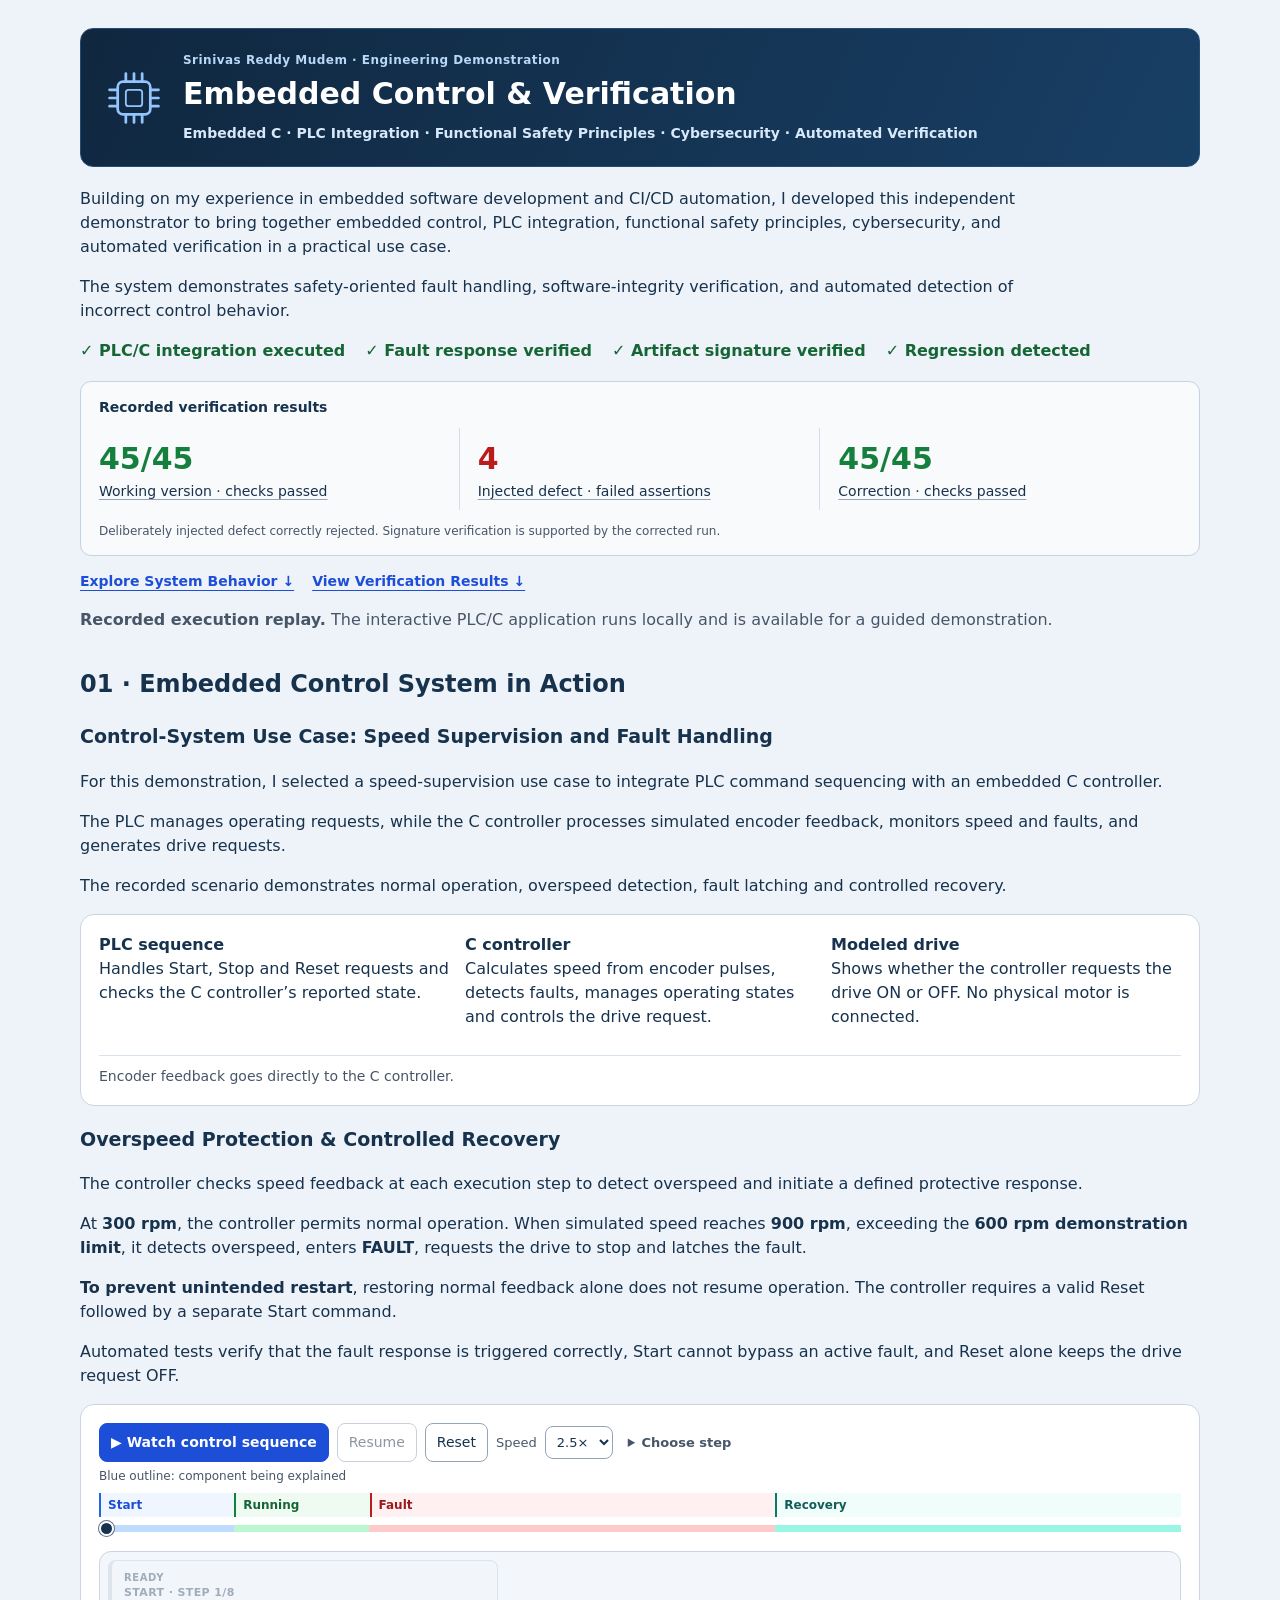
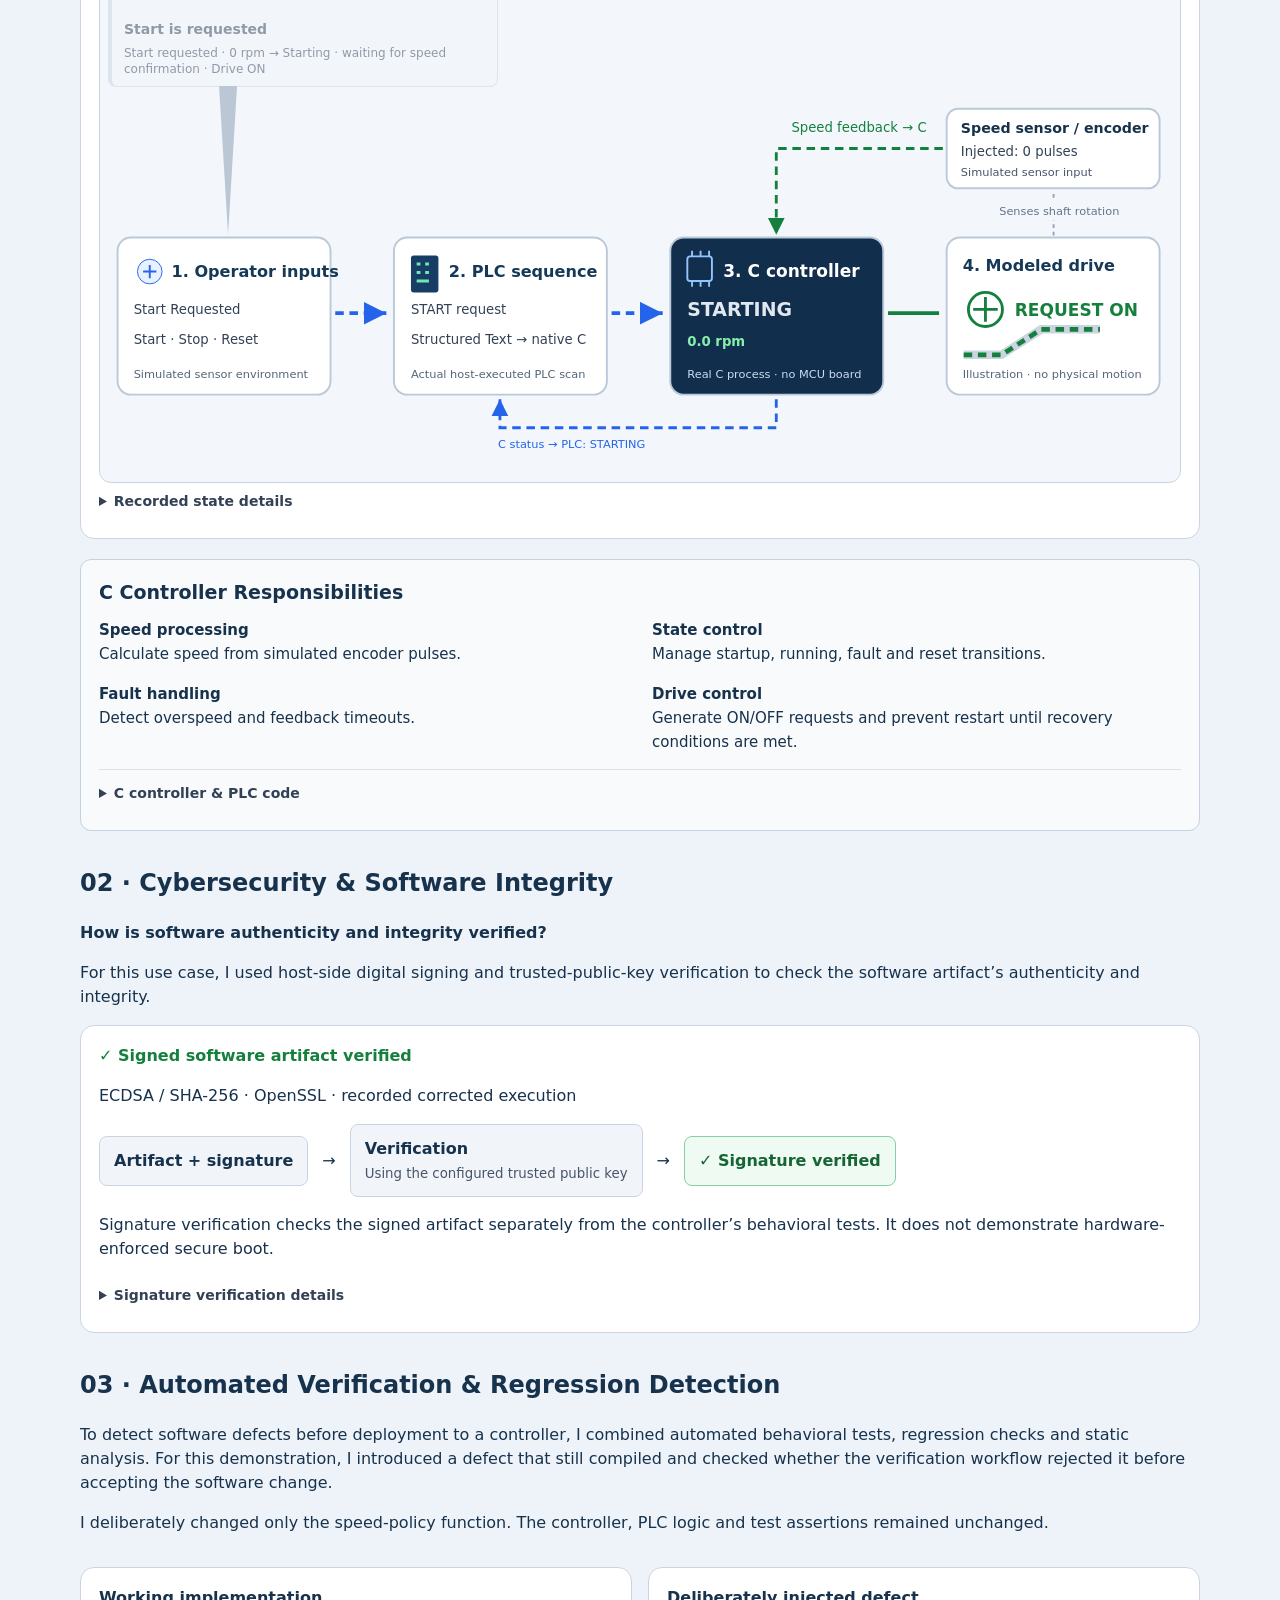
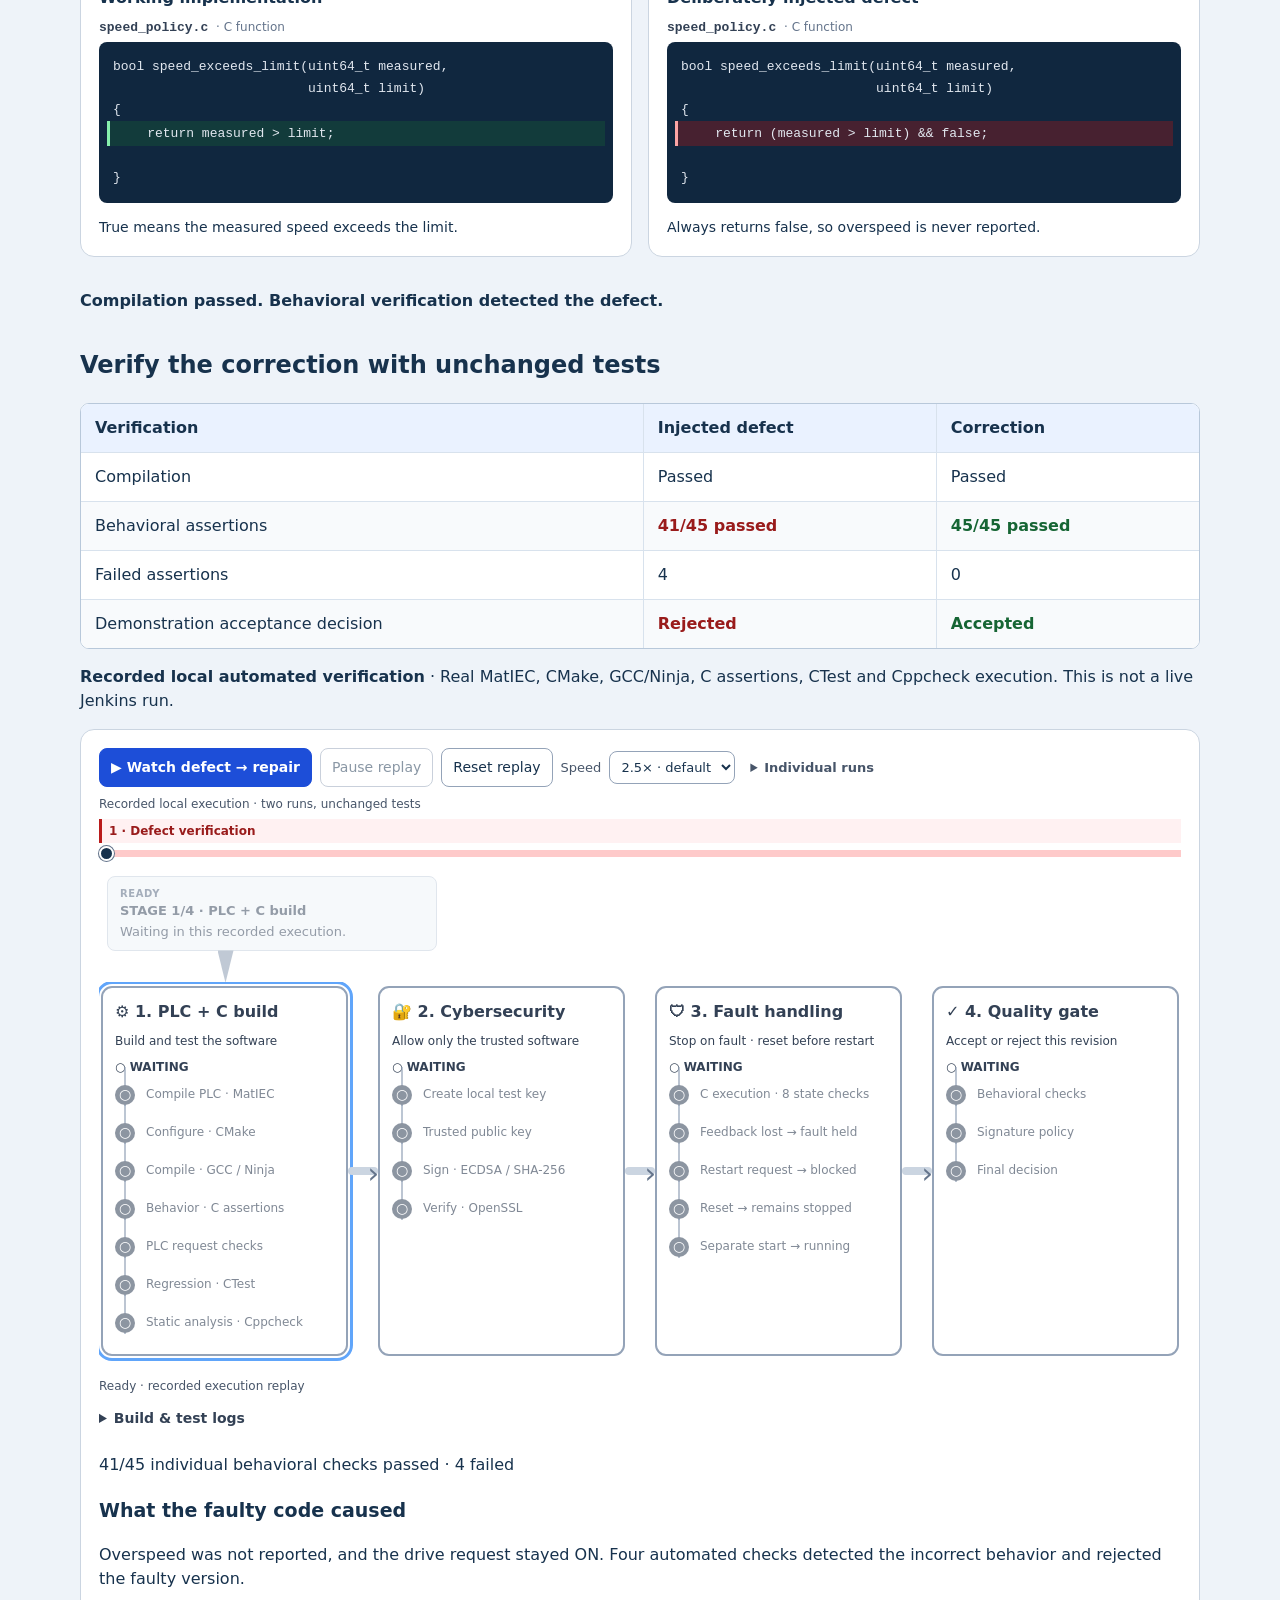
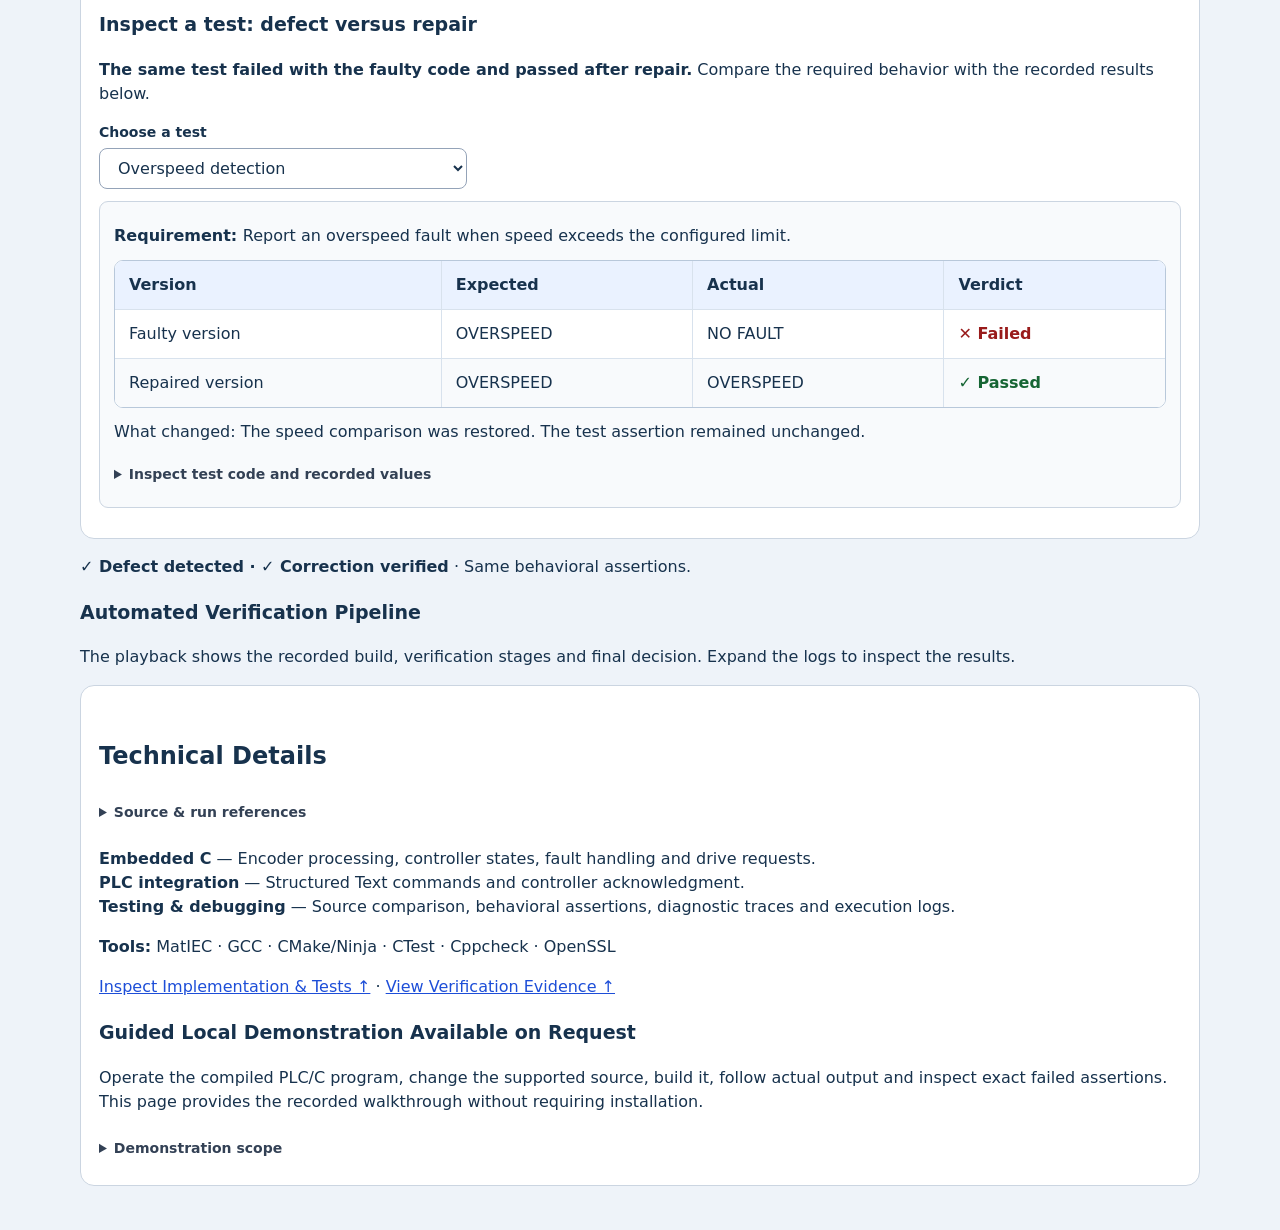
==== commit 541fd94e: "Preserve original drive icon background stroke" ====
--- a/control-verification/index.html
+++ b/control-verification/index.html
@@ -130,4 +130,4 @@
 }</code></pre><p>Always returns false, so overspeed is never reported.</p></div></div><p><b>Compilation passed. Behavioral verification detected the defect.</b></p></section>
 <section id="verify"><h2>Verify the correction with unchanged tests</h2><div class="table-scroll"><table><thead><tr><th>Verification</th><th>Injected defect</th><th>Correction</th></tr></thead><tbody><tr><td>Compilation</td><td>Passed</td><td>Passed</td></tr><tr><td>Behavioral assertions</td><td class="result-fail">41/45 passed</td><td class="result-pass"><b>45/45 passed</b></td></tr><tr><td>Failed assertions</td><td>4</td><td>0</td></tr><tr><td>Demonstration acceptance decision</td><td class="result-fail">Rejected</td><td class="result-pass">Accepted</td></tr></tbody></table></div><p><b>Recorded local automated verification</b> · Real MatIEC, CMake, GCC/Ninja, C assertions, CTest and Cppcheck execution. This is not a live Jenkins run.</p><div class="panel compact-verification"><div class="controls verification-toolbar"><button id="watch-verification-story">▶ Watch defect → repair</button><button id="pause-verification" disabled>Pause replay</button><button id="reset-verification">Reset replay</button><label for="verification-speed">Speed</label><select id="verification-speed"><option value="0.5">0.5×</option><option value="1">1× · normal</option><option value="1.5">1.5×</option><option value="2">2×</option><option value="4">4× · fast</option><option value="2.5" selected>2.5× · default</option></select><details class="individual-runs"><summary>Individual runs</summary><div class="controls"><button id="show-defect" class="secondary-replay">Defect only</button><button id="show-repair" class="secondary-replay">Repair only</button></div></details></div><small class="muted replay-disclosure">Recorded local execution · two runs, unchanged tests</small><div id="verification-journey" hidden><span id="journey-defect"></span><span id="journey-repair"></span></div><p id="verification-story-status" hidden aria-live="polite"></p><h3 id="verification-title" hidden></h3><button id="replay-verification" hidden>Replay verification</button><div class="verification-playback"><div id="verification-track-labels"><span class="track-defect">1 · Defect verification</span><span class="track-repair">2 · Repair verification</span></div><input id="verification-progress" type="range" min="0" max="1" step="0.001" value="0" aria-label="Seek recorded verification" title="Drag to move through recorded verification"></div><div id="verification-scene"><div id="verification-notice" aria-live="polite"><b id="verification-step"></b><p id="verification-explanation"></p></div><div id="animated-pipeline" class="four-panel-replay" aria-label="Recorded verification stages"></div></div><p id="replay-status" aria-live="polite">Ready to replay the selected execution.</p><details><summary>Build &amp; test logs</summary><pre id="replay-logs" class="console" aria-label="Recorded process output"></pre></details><div id="verification-pipeline" hidden aria-hidden="true"></div><p id="verification-counts"></p><h3>What the faulty code caused</h3><p>Overspeed was not reported, and the drive request stayed ON. Four automated checks detected the incorrect behavior and rejected the faulty version.</p><h3 id="test-comparison">Inspect a test: defect versus repair</h3><p><b>The same test failed with the faulty code and passed after repair.</b> Compare the required behavior with the recorded results below.</p><label id="assertion-heading" for="assertion">Choose a test</label><select id="assertion" aria-label="Choose a test"></select><div id="failure-detail"></div></div><p><b>✓ Defect detected · ✓ Correction verified</b> · Same behavioral assertions.</p><h3>Automated Verification Pipeline</h3><p>The playback shows the recorded build, verification stages and final decision. Expand the logs to inspect the results.</p></section>
 <section class="panel"><h2>Technical Details</h2><details id="source-run-references"><summary>Source &amp; run references</summary><div id="working-evidence"><h4>Working-version recording</h4><p id="identity"></p><a href="evidence.json">Operating results (JSON)</a></div><h4>Selected verification run</h4><p id="verification-run"></p><a href="verification-evidence.json">Verification results (JSON)</a><h4>Selected source · speed_policy.c</h4><pre id="candidate-code"></pre><pre id="ctest-output" hidden></pre><div id="assertion-reference-container"></div></details><p><b>Embedded C</b> — Encoder processing, controller states, fault handling and drive requests.<br><b>PLC integration</b> — Structured Text commands and controller acknowledgment.<br><b>Testing &amp; debugging</b> — Source comparison, behavioral assertions, diagnostic traces and execution logs.</p><p><b>Tools:</b> MatIEC · GCC · CMake/Ninja · CTest · Cppcheck · OpenSSL</p><p><a href="#operate">Inspect Implementation &amp; Tests ↑</a> · <a href="#verify">View Verification Evidence ↑</a></p><h3>Guided Local Demonstration Available on Request</h3><p>Operate the compiled PLC/C program, change the supported source, build it, follow actual output and inspect exact failed assertions. This page provides the recorded walkthrough without requiring installation.</p><details><summary>Demonstration scope</summary><p>Independent host-executed PLC/C demonstrator with simulated sensor feedback and modeled drive behavior. This website replays recorded local execution. Physical equipment validation, safety certification and hardware-enforced secure boot are outside its scope. The speed limit is for demonstration; signature verification is host-side.</p></details></section></main>
-<script>const walkthroughStory=[{"title": "1 \u00b7 Start is requested", "text": "The operator presses Start. The PLC passes the request to the C controller, which enables the drive request and waits for speed feedback.", "meaning": "The system is starting; normal running has not been confirmed yet."}, {"title": "2 \u00b7 Normal operation is confirmed", "text": "The encoder input represents 300 rpm. C checks the measured speed and confirms Running to the PLC.", "meaning": "The speed is below the 600 rpm demonstration limit, so the drive request remains ON."}, {"title": "3 \u00b7 Excessive speed triggers protection", "text": "The simulated encoder now represents 900 rpm. C detects overspeed, latches a fault and switches the drive request OFF.", "meaning": "Protection worked: the software requested a stop. Physical braking is not modeled."}, {"title": "4 \u00b7 The input is restored\u2014but the drive stays off", "text": "A valid stationary encoder sample is supplied. The immediate overspeed condition is gone, but the recorded fault is still latched.", "meaning": "Removing the cause must not automatically restart the drive."}, {"title": "5 \u00b7 A premature restart is blocked", "text": "Start is requested again without resetting the fault. The PLC/C interaction keeps the drive request OFF.", "meaning": "The operator must deliberately clear the fault before requesting a new start."}, {"title": "6 \u00b7 Reset clears the fault", "text": "With valid stationary feedback, Reset returns the controller to Ready. The drive request remains OFF.", "meaning": "Reset clears the fault; it is not a command to start moving."}, {"title": "7 \u00b7 A separate Start begins recovery", "text": "The operator makes a fresh Start request. The controller enables the drive request and waits for new speed feedback.", "meaning": "Recovery follows an explicit Reset \u2192 Start sequence."}, {"title": "8 \u00b7 Normal running is restored", "text": "Fresh encoder feedback again represents 300 rpm. The controller confirms Running and the drive request stays ON.", "meaning": "Next: inspect the code defect below and see whether automated verification catches it."}];const frames=[{"name": "Start requested", "simulated_ms": 100, "state": "STARTING", "drive_request": true, "rpm_milli": 0, "expected_state": "STARTING", "passed": true, "html": "\u003cdiv class=\"lab-machine\">\u003csvg viewBox=\"0 0 1120 380\" role=\"img\" aria-label=\"Actual PLC scan, C controller and modeled drive output\">\n \u003cdefs>\u003cmarker id=\"lab-arrow\" markerWidth=\"7\" markerHeight=\"7\" refX=\"6\" refY=\"3\" orient=\"auto\">\u003cpath d=\"M0 0L0 6L6 3Z\" fill=\"#15803d\"/>\u003c/marker>\u003cmarker id=\"encoder-feedback-arrow\" markerWidth=\"7\" markerHeight=\"7\" refX=\"6\" refY=\"3\" orient=\"auto\">\u003cpath d=\"M0 0L0 6L6 3Z\" fill=\"#15803d\"/>\u003c/marker>\u003c/defs>\n \u003crect x=\"884\" y=\"4\" width=\"225\" height=\"84\" rx=\"12\" fill=\"white\" stroke=\"#15803d\" stroke-width=\"2\"/>\u003ctext x=\"899\" y=\"30\" font-size=\"15\" font-weight=\"700\" fill=\"#17324d\">Speed sensor / encoder\u003c/text>\u003ctext x=\"899\" y=\"54\" font-size=\"14\" fill=\"#15803d\">Injected: 0 pulses\u003c/text>\u003ctext x=\"899\" y=\"75\" font-size=\"12\" fill=\"#475569\">Simulated sensor input\u003c/text>\u003cpath data-link=\"shaft-sensing\" d=\"M997 138V90\" fill=\"none\" stroke=\"#94a3b8\" stroke-width=\"2\" stroke-dasharray=\"4 4\"/>\u003crect x=\"920\" y=\"101\" width=\"166\" height=\"21\" rx=\"5\" fill=\"#f3f7fc\"/>\u003ctext x=\"1003\" y=\"116\" text-anchor=\"middle\" font-size=\"12\" fill=\"#64748b\">Senses shaft rotation\u003c/text>\u003cpath data-link=\"encoder-feedback\" d=\"M880 46H704V137\" fill=\"none\" stroke=\"#15803d\" stroke-width=\"3\" stroke-dasharray=\"6 5\" marker-end=\"url(#encoder-feedback-arrow)\" class=\"modeled-running-flow\"/>\u003ctext x=\"720\" y=\"29\" font-size=\"14\" fill=\"#15803d\">Encoder pulses \u2192 C\u003c/text>\u003cg transform=\"translate(0,110)\">\n \u003crect x=\"8\" y=\"30\" width=\"225\" height=\"166\" rx=\"14\" fill=\"#fff\" stroke=\"#bac9d8\" stroke-width=\"2\"/>\n \u003ccircle cx=\"42\" cy=\"66\" r=\"13\" fill=\"#e8f1ff\" stroke=\"#2563eb\"/>\u003cpath d=\"M35 66h14m-7-7v14\" stroke=\"#2563eb\" stroke-width=\"2\"/>\n \u003ctext x=\"65\" y=\"72\" class=\"lab-svg-title\">1. Operator inputs\u003c/text>\n \u003ctext x=\"25\" y=\"111\" class=\"lab-svg-body\">Start Requested\u003c/text>\n \u003ctext x=\"25\" y=\"143\" class=\"lab-svg-body\">Start \u00b7 Stop \u00b7 Reset\u003c/text>\n \u003ctext x=\"25\" y=\"178\" class=\"lab-svg-small\">Simulated sensor environment\u003c/text>\n \u003cpath d=\"M238 110H292\" stroke=\"#15803d\" stroke-width=\"4\" marker-end=\"url(#lab-arrow)\" class=\"modeled-running-flow\"/>\n \u003crect x=\"300\" y=\"30\" width=\"225\" height=\"166\" rx=\"14\" fill=\"#fff\" stroke=\"#2563eb\" stroke-width=\"2\"/>\n \u003crect x=\"318\" y=\"49\" width=\"29\" height=\"39\" rx=\"3\" fill=\"#173d64\"/>\u003cpath d=\"M324 58h4m5 0h4m-13 9h4m5 0h4m-13 9h13\" stroke=\"#6ee7b7\" stroke-width=\"3\"/>\n \u003ctext x=\"358\" y=\"72\" class=\"lab-svg-title\">2. PLC sequence\u003c/text>\n \u003ctext x=\"318\" y=\"111\" class=\"lab-svg-body\">START request\u003c/text>\n \u003ctext x=\"318\" y=\"143\" class=\"lab-svg-body\">Structured Text \u2192 native C\u003c/text>\n \u003ctext x=\"318\" y=\"178\" class=\"lab-svg-small\">Actual host-executed PLC scan\u003c/text>\n \u003cpath d=\"M530 110H584\" stroke=\"#15803d\" stroke-width=\"4\" marker-end=\"url(#lab-arrow)\" class=\"modeled-running-flow\"/>\n \u003crect x=\"592\" y=\"30\" width=\"225\" height=\"166\" rx=\"14\" fill=\"#112e4c\" stroke=\"#15803d\" stroke-width=\"3\"/>\n \u003crect x=\"610\" y=\"50\" width=\"26\" height=\"26\" rx=\"3\" fill=\"none\" stroke=\"#93c5fd\" stroke-width=\"2\"/>\n \u003cpath d=\"M615 44v6m9-6v6m9-6v6m-18 26v6m9-6v6m9-6v6\" stroke=\"#93c5fd\" stroke-width=\"2\"/>\n \u003ctext x=\"648\" y=\"72\" font-size=\"18\" fill=\"white\" font-weight=\"700\">3. C controller\u003c/text>\n \u003ctext x=\"610\" y=\"113\" fill=\"white\" font-size=\"20\" font-weight=\"700\">STARTING\u003c/text>\n \u003ctext x=\"610\" y=\"145\" fill=\"#c9ddf4\" font-size=\"14\">0.0 rpm\u003c/text>\n \u003ctext x=\"610\" y=\"178\" fill=\"#c9ddf4\" font-size=\"12\">Real C process \u00b7 no MCU board\u003c/text>\n \u003cpath d=\"M822 110H876\" stroke=\"#15803d\" stroke-width=\"4\" class=\"modeled-running-flow\"/>\n \u003crect x=\"884\" y=\"30\" width=\"225\" height=\"166\" rx=\"14\" fill=\"#fff\" stroke=\"#15803d\" stroke-width=\"2\"/>\n \u003ctext x=\"901\" y=\"65\" class=\"lab-svg-title\">4. Modeled drive\u003c/text>\n \u003cg transform=\"translate(925 106)\">\u003cg class=\"motor-spin\">\u003ccircle r=\"18\" fill=\"none\" stroke=\"#15803d\" stroke-width=\"3\"/>\u003cpath d=\"M0-13V13M-13 0H13\" stroke=\"#15803d\" stroke-width=\"3\"/>\u003c/g>\u003c/g>\n \u003ctext x=\"956\" y=\"113\" font-size=\"18\" font-weight=\"700\" fill=\"#15803d\">REQUEST ON\u003c/text>\n \u003cpath d=\"M902 154h40l42-27h62\" fill=\"none\" stroke=\"#cbd5e1\" stroke-width=\"9\"/>\u003cpath d=\"M902 154h40l42-27h62\" fill=\"none\" stroke=\"#15803d\" stroke-width=\"5\" class=\"modeled-running-flow\"/>\n \u003ctext x=\"901\" y=\"178\" class=\"lab-svg-small\">Illustration \u00b7 no physical motion\u003c/text>\n \u003cpath d=\"M995 201V231H121V201\" fill=\"none\" stroke=\"#15803d\" stroke-width=\"3\" stroke-dasharray=\"7 6\" class=\"modeled-running-flow\"/>\n \u003crect x=\"373\" y=\"216\" width=\"360\" height=\"27\" rx=\"8\" fill=\"#f3f7fc\"/>\n \u003ctext x=\"390\" y=\"235\" font-size=\"14\" fill=\"#15803d\">Feedback signal: present \u00b7 test clock 100 ms\u003c/text>\n \u003c/g>\u003c/svg>\u003c/div>\u003cdiv class=\"lab-explain\" style=\"border-color:#15803d\">Observed candidate: Start requested \u00b7 STARTING \u00b7 drive ON\u003c/div>"}, {"name": "Normal speed confirmed", "simulated_ms": 200, "state": "RUNNING", "drive_request": true, "rpm_milli": 300000, "expected_state": "RUNNING", "passed": true, "html": "\u003cdiv class=\"lab-machine\">\u003csvg viewBox=\"0 0 1120 380\" role=\"img\" aria-label=\"Actual PLC scan, C controller and modeled drive output\">\n \u003cdefs>\u003cmarker id=\"lab-arrow\" markerWidth=\"7\" markerHeight=\"7\" refX=\"6\" refY=\"3\" orient=\"auto\">\u003cpath d=\"M0 0L0 6L6 3Z\" fill=\"#15803d\"/>\u003c/marker>\u003cmarker id=\"encoder-feedback-arrow\" markerWidth=\"7\" markerHeight=\"7\" refX=\"6\" refY=\"3\" orient=\"auto\">\u003cpath d=\"M0 0L0 6L6 3Z\" fill=\"#15803d\"/>\u003c/marker>\u003c/defs>\n \u003crect x=\"884\" y=\"4\" width=\"225\" height=\"84\" rx=\"12\" fill=\"white\" stroke=\"#15803d\" stroke-width=\"2\"/>\u003ctext x=\"899\" y=\"30\" font-size=\"15\" font-weight=\"700\" fill=\"#17324d\">Speed sensor / encoder\u003c/text>\u003ctext x=\"899\" y=\"54\" font-size=\"14\" fill=\"#15803d\">Injected: 10 pulses\u003c/text>\u003ctext x=\"899\" y=\"75\" font-size=\"12\" fill=\"#475569\">Simulated sensor input\u003c/text>\u003cpath data-link=\"shaft-sensing\" d=\"M997 138V90\" fill=\"none\" stroke=\"#94a3b8\" stroke-width=\"2\" stroke-dasharray=\"4 4\"/>\u003crect x=\"920\" y=\"101\" width=\"166\" height=\"21\" rx=\"5\" fill=\"#f3f7fc\"/>\u003ctext x=\"1003\" y=\"116\" text-anchor=\"middle\" font-size=\"12\" fill=\"#64748b\">Senses shaft rotation\u003c/text>\u003cpath data-link=\"encoder-feedback\" d=\"M880 46H704V137\" fill=\"none\" stroke=\"#15803d\" stroke-width=\"3\" stroke-dasharray=\"6 5\" marker-end=\"url(#encoder-feedback-arrow)\" class=\"modeled-running-flow\"/>\u003ctext x=\"720\" y=\"29\" font-size=\"14\" fill=\"#15803d\">Encoder pulses \u2192 C\u003c/text>\u003cg transform=\"translate(0,110)\">\n \u003crect x=\"8\" y=\"30\" width=\"225\" height=\"166\" rx=\"14\" fill=\"#fff\" stroke=\"#bac9d8\" stroke-width=\"2\"/>\n \u003ccircle cx=\"42\" cy=\"66\" r=\"13\" fill=\"#e8f1ff\" stroke=\"#2563eb\"/>\u003cpath d=\"M35 66h14m-7-7v14\" stroke=\"#2563eb\" stroke-width=\"2\"/>\n \u003ctext x=\"65\" y=\"72\" class=\"lab-svg-title\">1. Operator inputs\u003c/text>\n \u003ctext x=\"25\" y=\"111\" class=\"lab-svg-body\">Normal Speed Confirmed\u003c/text>\n \u003ctext x=\"25\" y=\"143\" class=\"lab-svg-body\">Start \u00b7 Stop \u00b7 Reset\u003c/text>\n \u003ctext x=\"25\" y=\"178\" class=\"lab-svg-small\">Simulated sensor environment\u003c/text>\n \u003cpath d=\"M238 110H292\" stroke=\"#15803d\" stroke-width=\"4\" marker-end=\"url(#lab-arrow)\" class=\"modeled-running-flow\"/>\n \u003crect x=\"300\" y=\"30\" width=\"225\" height=\"166\" rx=\"14\" fill=\"#fff\" stroke=\"#2563eb\" stroke-width=\"2\"/>\n \u003crect x=\"318\" y=\"49\" width=\"29\" height=\"39\" rx=\"3\" fill=\"#173d64\"/>\u003cpath d=\"M324 58h4m5 0h4m-13 9h4m5 0h4m-13 9h13\" stroke=\"#6ee7b7\" stroke-width=\"3\"/>\n \u003ctext x=\"358\" y=\"72\" class=\"lab-svg-title\">2. PLC sequence\u003c/text>\n \u003ctext x=\"318\" y=\"111\" class=\"lab-svg-body\">No operation request\u003c/text>\n \u003ctext x=\"318\" y=\"143\" class=\"lab-svg-body\">Structured Text \u2192 native C\u003c/text>\n \u003ctext x=\"318\" y=\"178\" class=\"lab-svg-small\">Actual host-executed PLC scan\u003c/text>\n \u003cpath d=\"M530 110H584\" stroke=\"#15803d\" stroke-width=\"4\" marker-end=\"url(#lab-arrow)\" class=\"modeled-running-flow\"/>\n \u003crect x=\"592\" y=\"30\" width=\"225\" height=\"166\" rx=\"14\" fill=\"#112e4c\" stroke=\"#15803d\" stroke-width=\"3\"/>\n \u003crect x=\"610\" y=\"50\" width=\"26\" height=\"26\" rx=\"3\" fill=\"none\" stroke=\"#93c5fd\" stroke-width=\"2\"/>\n \u003cpath d=\"M615 44v6m9-6v6m9-6v6m-18 26v6m9-6v6m9-6v6\" stroke=\"#93c5fd\" stroke-width=\"2\"/>\n \u003ctext x=\"648\" y=\"72\" font-size=\"18\" fill=\"white\" font-weight=\"700\">3. C controller\u003c/text>\n \u003ctext x=\"610\" y=\"113\" fill=\"white\" font-size=\"20\" font-weight=\"700\">RUNNING\u003c/text>\n \u003ctext x=\"610\" y=\"145\" fill=\"#c9ddf4\" font-size=\"14\">300.0 rpm\u003c/text>\n \u003ctext x=\"610\" y=\"178\" fill=\"#c9ddf4\" font-size=\"12\">Real C process \u00b7 no MCU board\u003c/text>\n \u003cpath d=\"M822 110H876\" stroke=\"#15803d\" stroke-width=\"4\" class=\"modeled-running-flow\"/>\n \u003crect x=\"884\" y=\"30\" width=\"225\" height=\"166\" rx=\"14\" fill=\"#fff\" stroke=\"#15803d\" stroke-width=\"2\"/>\n \u003ctext x=\"901\" y=\"65\" class=\"lab-svg-title\">4. Modeled drive\u003c/text>\n \u003cg transform=\"translate(925 106)\">\u003cg class=\"motor-spin\">\u003ccircle r=\"18\" fill=\"none\" stroke=\"#15803d\" stroke-width=\"3\"/>\u003cpath d=\"M0-13V13M-13 0H13\" stroke=\"#15803d\" stroke-width=\"3\"/>\u003c/g>\u003c/g>\n \u003ctext x=\"956\" y=\"113\" font-size=\"18\" font-weight=\"700\" fill=\"#15803d\">REQUEST ON\u003c/text>\n \u003cpath d=\"M902 154h40l42-27h62\" fill=\"none\" stroke=\"#cbd5e1\" stroke-width=\"9\"/>\u003cpath d=\"M902 154h40l42-27h62\" fill=\"none\" stroke=\"#15803d\" stroke-width=\"5\" class=\"modeled-running-flow\"/>\n \u003ctext x=\"901\" y=\"178\" class=\"lab-svg-small\">Illustration \u00b7 no physical motion\u003c/text>\n \u003cpath d=\"M995 201V231H121V201\" fill=\"none\" stroke=\"#15803d\" stroke-width=\"3\" stroke-dasharray=\"7 6\" class=\"modeled-running-flow\"/>\n \u003crect x=\"373\" y=\"216\" width=\"360\" height=\"27\" rx=\"8\" fill=\"#f3f7fc\"/>\n \u003ctext x=\"390\" y=\"235\" font-size=\"14\" fill=\"#15803d\">Feedback signal: present \u00b7 test clock 200 ms\u003c/text>\n \u003c/g>\u003c/svg>\u003c/div>\u003cdiv class=\"lab-explain\" style=\"border-color:#15803d\">Observed candidate: Normal speed confirmed \u00b7 RUNNING \u00b7 drive ON\u003c/div>"}, {"name": "Overspeed detected", "simulated_ms": 300, "state": "FAULT", "drive_request": false, "rpm_milli": 900000, "expected_state": "FAULT", "passed": true, "html": "\u003cdiv class=\"lab-machine\">\u003csvg viewBox=\"0 0 1120 380\" role=\"img\" aria-label=\"Actual PLC scan, C controller and modeled drive output\">\n \u003cdefs>\u003cmarker id=\"lab-arrow\" markerWidth=\"7\" markerHeight=\"7\" refX=\"6\" refY=\"3\" orient=\"auto\">\u003cpath d=\"M0 0L0 6L6 3Z\" fill=\"#15803d\"/>\u003c/marker>\u003cmarker id=\"encoder-feedback-arrow\" markerWidth=\"7\" markerHeight=\"7\" refX=\"6\" refY=\"3\" orient=\"auto\">\u003cpath d=\"M0 0L0 6L6 3Z\" fill=\"#b91c1c\"/>\u003c/marker>\u003c/defs>\n \u003crect x=\"884\" y=\"4\" width=\"225\" height=\"84\" rx=\"12\" fill=\"white\" stroke=\"#b91c1c\" stroke-width=\"2\"/>\u003ctext x=\"899\" y=\"30\" font-size=\"15\" font-weight=\"700\" fill=\"#17324d\">Speed sensor / encoder\u003c/text>\u003ctext x=\"899\" y=\"54\" font-size=\"14\" fill=\"#b91c1c\">Injected: 30 pulses\u003c/text>\u003ctext x=\"899\" y=\"75\" font-size=\"12\" fill=\"#475569\">Simulated sensor input\u003c/text>\u003cpath data-link=\"shaft-sensing\" d=\"M997 138V90\" fill=\"none\" stroke=\"#94a3b8\" stroke-width=\"2\" stroke-dasharray=\"4 4\"/>\u003crect x=\"920\" y=\"101\" width=\"166\" height=\"21\" rx=\"5\" fill=\"#f3f7fc\"/>\u003ctext x=\"1003\" y=\"116\" text-anchor=\"middle\" font-size=\"12\" fill=\"#64748b\">Senses shaft rotation\u003c/text>\u003cpath data-link=\"encoder-feedback\" d=\"M880 46H704V137\" fill=\"none\" stroke=\"#b91c1c\" stroke-width=\"3\" stroke-dasharray=\"6 5\" marker-end=\"url(#encoder-feedback-arrow)\" class=\"observed-signal\"/>\u003ctext x=\"720\" y=\"29\" font-size=\"14\" fill=\"#b91c1c\">Encoder pulses \u2192 C\u003c/text>\u003cg transform=\"translate(0,110)\">\n \u003crect x=\"8\" y=\"30\" width=\"225\" height=\"166\" rx=\"14\" fill=\"#fff\" stroke=\"#bac9d8\" stroke-width=\"2\"/>\n \u003ccircle cx=\"42\" cy=\"66\" r=\"13\" fill=\"#e8f1ff\" stroke=\"#2563eb\"/>\u003cpath d=\"M35 66h14m-7-7v14\" stroke=\"#2563eb\" stroke-width=\"2\"/>\n \u003ctext x=\"65\" y=\"72\" class=\"lab-svg-title\">1. Operator inputs\u003c/text>\n \u003ctext x=\"25\" y=\"111\" class=\"lab-svg-body\">Overspeed Detected\u003c/text>\n \u003ctext x=\"25\" y=\"143\" class=\"lab-svg-body\">Start \u00b7 Stop \u00b7 Reset\u003c/text>\n \u003ctext x=\"25\" y=\"178\" class=\"lab-svg-small\">Simulated sensor environment\u003c/text>\n \u003cpath d=\"M238 110H292\" stroke=\"#15803d\" stroke-width=\"4\" marker-end=\"url(#lab-arrow)\" class=\"observed-signal\"/>\n \u003crect x=\"300\" y=\"30\" width=\"225\" height=\"166\" rx=\"14\" fill=\"#fff\" stroke=\"#2563eb\" stroke-width=\"2\"/>\n \u003crect x=\"318\" y=\"49\" width=\"29\" height=\"39\" rx=\"3\" fill=\"#173d64\"/>\u003cpath d=\"M324 58h4m5 0h4m-13 9h4m5 0h4m-13 9h13\" stroke=\"#6ee7b7\" stroke-width=\"3\"/>\n \u003ctext x=\"358\" y=\"72\" class=\"lab-svg-title\">2. PLC sequence\u003c/text>\n \u003ctext x=\"318\" y=\"111\" class=\"lab-svg-body\">No operation request\u003c/text>\n \u003ctext x=\"318\" y=\"143\" class=\"lab-svg-body\">Structured Text \u2192 native C\u003c/text>\n \u003ctext x=\"318\" y=\"178\" class=\"lab-svg-small\">Actual host-executed PLC scan\u003c/text>\n \u003cpath d=\"M530 110H584\" stroke=\"#15803d\" stroke-width=\"4\" marker-end=\"url(#lab-arrow)\" class=\"observed-signal\"/>\n \u003crect x=\"592\" y=\"30\" width=\"225\" height=\"166\" rx=\"14\" fill=\"#112e4c\" stroke=\"#b91c1c\" stroke-width=\"3\"/>\n \u003crect x=\"610\" y=\"50\" width=\"26\" height=\"26\" rx=\"3\" fill=\"none\" stroke=\"#93c5fd\" stroke-width=\"2\"/>\n \u003cpath d=\"M615 44v6m9-6v6m9-6v6m-18 26v6m9-6v6m9-6v6\" stroke=\"#93c5fd\" stroke-width=\"2\"/>\n \u003ctext x=\"648\" y=\"72\" font-size=\"18\" fill=\"white\" font-weight=\"700\">3. C controller\u003c/text>\n \u003ctext x=\"610\" y=\"113\" fill=\"white\" font-size=\"20\" font-weight=\"700\">FAULT\u003c/text>\n \u003ctext x=\"610\" y=\"145\" fill=\"#c9ddf4\" font-size=\"14\">900.0 rpm\u003c/text>\n \u003ctext x=\"610\" y=\"178\" fill=\"#c9ddf4\" font-size=\"12\">Real C process \u00b7 no MCU board\u003c/text>\n \u003cpath d=\"M822 110H876\" stroke=\"#b91c1c\" stroke-width=\"4\" class=\"\"/>\n \u003crect x=\"884\" y=\"30\" width=\"225\" height=\"166\" rx=\"14\" fill=\"#fff\" stroke=\"#b91c1c\" stroke-width=\"2\"/>\n \u003ctext x=\"901\" y=\"65\" class=\"lab-svg-title\">4. Modeled drive\u003c/text>\n \u003cg transform=\"translate(925 106)\">\u003cg class=\"\">\u003ccircle r=\"18\" fill=\"none\" stroke=\"#b91c1c\" stroke-width=\"3\"/>\u003cpath d=\"M0-13V13M-13 0H13\" stroke=\"#b91c1c\" stroke-width=\"3\"/>\u003c/g>\u003c/g>\n \u003ctext x=\"956\" y=\"113\" font-size=\"18\" font-weight=\"700\" fill=\"#b91c1c\">REQUEST OFF\u003c/text>\n \u003cpath d=\"M902 154h40l42-27h62\" fill=\"none\" stroke=\"#cbd5e1\" stroke-width=\"9\"/>\u003cpath d=\"M902 154h40l42-27h62\" fill=\"none\" stroke=\"#b91c1c\" stroke-width=\"5\" class=\"\"/>\n \u003ctext x=\"901\" y=\"178\" class=\"lab-svg-small\">Illustration \u00b7 no physical motion\u003c/text>\n \u003cpath d=\"M995 201V231H121V201\" fill=\"none\" stroke=\"#15803d\" stroke-width=\"3\" stroke-dasharray=\"7 6\" class=\"\"/>\n \u003crect x=\"373\" y=\"216\" width=\"360\" height=\"27\" rx=\"8\" fill=\"#f3f7fc\"/>\n \u003ctext x=\"390\" y=\"235\" font-size=\"14\" fill=\"#15803d\">Feedback signal: present \u00b7 test clock 300 ms\u003c/text>\n \u003c/g>\u003c/svg>\u003c/div>\u003cdiv class=\"lab-explain\" style=\"border-color:#b91c1c\">Observed candidate: Overspeed detected \u00b7 FAULT \u00b7 drive OFF\u003c/div>"}, {"name": "Stationary feedback restored", "simulated_ms": 400, "state": "FAULT", "drive_request": false, "rpm_milli": 0, "expected_state": "FAULT", "passed": true, "html": "\u003cdiv class=\"lab-machine\">\u003csvg viewBox=\"0 0 1120 380\" role=\"img\" aria-label=\"Actual PLC scan, C controller and modeled drive output\">\n \u003cdefs>\u003cmarker id=\"lab-arrow\" markerWidth=\"7\" markerHeight=\"7\" refX=\"6\" refY=\"3\" orient=\"auto\">\u003cpath d=\"M0 0L0 6L6 3Z\" fill=\"#15803d\"/>\u003c/marker>\u003cmarker id=\"encoder-feedback-arrow\" markerWidth=\"7\" markerHeight=\"7\" refX=\"6\" refY=\"3\" orient=\"auto\">\u003cpath d=\"M0 0L0 6L6 3Z\" fill=\"#b91c1c\"/>\u003c/marker>\u003c/defs>\n \u003crect x=\"884\" y=\"4\" width=\"225\" height=\"84\" rx=\"12\" fill=\"white\" stroke=\"#b91c1c\" stroke-width=\"2\"/>\u003ctext x=\"899\" y=\"30\" font-size=\"15\" font-weight=\"700\" fill=\"#17324d\">Speed sensor / encoder\u003c/text>\u003ctext x=\"899\" y=\"54\" font-size=\"14\" fill=\"#b91c1c\">Injected: 0 pulses\u003c/text>\u003ctext x=\"899\" y=\"75\" font-size=\"12\" fill=\"#475569\">Simulated sensor input\u003c/text>\u003cpath data-link=\"shaft-sensing\" d=\"M997 138V90\" fill=\"none\" stroke=\"#94a3b8\" stroke-width=\"2\" stroke-dasharray=\"4 4\"/>\u003crect x=\"920\" y=\"101\" width=\"166\" height=\"21\" rx=\"5\" fill=\"#f3f7fc\"/>\u003ctext x=\"1003\" y=\"116\" text-anchor=\"middle\" font-size=\"12\" fill=\"#64748b\">Senses shaft rotation\u003c/text>\u003cpath data-link=\"encoder-feedback\" d=\"M880 46H704V137\" fill=\"none\" stroke=\"#b91c1c\" stroke-width=\"3\" stroke-dasharray=\"6 5\" marker-end=\"url(#encoder-feedback-arrow)\" class=\"observed-signal\"/>\u003ctext x=\"720\" y=\"29\" font-size=\"14\" fill=\"#b91c1c\">Encoder pulses \u2192 C\u003c/text>\u003cg transform=\"translate(0,110)\">\n \u003crect x=\"8\" y=\"30\" width=\"225\" height=\"166\" rx=\"14\" fill=\"#fff\" stroke=\"#bac9d8\" stroke-width=\"2\"/>\n \u003ccircle cx=\"42\" cy=\"66\" r=\"13\" fill=\"#e8f1ff\" stroke=\"#2563eb\"/>\u003cpath d=\"M35 66h14m-7-7v14\" stroke=\"#2563eb\" stroke-width=\"2\"/>\n \u003ctext x=\"65\" y=\"72\" class=\"lab-svg-title\">1. Operator inputs\u003c/text>\n \u003ctext x=\"25\" y=\"111\" class=\"lab-svg-body\">Stationary Feedback Restored\u003c/text>\n \u003ctext x=\"25\" y=\"143\" class=\"lab-svg-body\">Start \u00b7 Stop \u00b7 Reset\u003c/text>\n \u003ctext x=\"25\" y=\"178\" class=\"lab-svg-small\">Simulated sensor environment\u003c/text>\n \u003cpath d=\"M238 110H292\" stroke=\"#15803d\" stroke-width=\"4\" marker-end=\"url(#lab-arrow)\" class=\"observed-signal\"/>\n \u003crect x=\"300\" y=\"30\" width=\"225\" height=\"166\" rx=\"14\" fill=\"#fff\" stroke=\"#2563eb\" stroke-width=\"2\"/>\n \u003crect x=\"318\" y=\"49\" width=\"29\" height=\"39\" rx=\"3\" fill=\"#173d64\"/>\u003cpath d=\"M324 58h4m5 0h4m-13 9h4m5 0h4m-13 9h13\" stroke=\"#6ee7b7\" stroke-width=\"3\"/>\n \u003ctext x=\"358\" y=\"72\" class=\"lab-svg-title\">2. PLC sequence\u003c/text>\n \u003ctext x=\"318\" y=\"111\" class=\"lab-svg-body\">No operation request\u003c/text>\n \u003ctext x=\"318\" y=\"143\" class=\"lab-svg-body\">Structured Text \u2192 native C\u003c/text>\n \u003ctext x=\"318\" y=\"178\" class=\"lab-svg-small\">Actual host-executed PLC scan\u003c/text>\n \u003cpath d=\"M530 110H584\" stroke=\"#15803d\" stroke-width=\"4\" marker-end=\"url(#lab-arrow)\" class=\"observed-signal\"/>\n \u003crect x=\"592\" y=\"30\" width=\"225\" height=\"166\" rx=\"14\" fill=\"#112e4c\" stroke=\"#b91c1c\" stroke-width=\"3\"/>\n \u003crect x=\"610\" y=\"50\" width=\"26\" height=\"26\" rx=\"3\" fill=\"none\" stroke=\"#93c5fd\" stroke-width=\"2\"/>\n \u003cpath d=\"M615 44v6m9-6v6m9-6v6m-18 26v6m9-6v6m9-6v6\" stroke=\"#93c5fd\" stroke-width=\"2\"/>\n \u003ctext x=\"648\" y=\"72\" font-size=\"18\" fill=\"white\" font-weight=\"700\">3. C controller\u003c/text>\n \u003ctext x=\"610\" y=\"113\" fill=\"white\" font-size=\"20\" font-weight=\"700\">FAULT\u003c/text>\n \u003ctext x=\"610\" y=\"145\" fill=\"#c9ddf4\" font-size=\"14\">0.0 rpm\u003c/text>\n \u003ctext x=\"610\" y=\"178\" fill=\"#c9ddf4\" font-size=\"12\">Real C process \u00b7 no MCU board\u003c/text>\n \u003cpath d=\"M822 110H876\" stroke=\"#b91c1c\" stroke-width=\"4\" class=\"\"/>\n \u003crect x=\"884\" y=\"30\" width=\"225\" height=\"166\" rx=\"14\" fill=\"#fff\" stroke=\"#b91c1c\" stroke-width=\"2\"/>\n \u003ctext x=\"901\" y=\"65\" class=\"lab-svg-title\">4. Modeled drive\u003c/text>\n \u003cg transform=\"translate(925 106)\">\u003cg class=\"\">\u003ccircle r=\"18\" fill=\"none\" stroke=\"#b91c1c\" stroke-width=\"3\"/>\u003cpath d=\"M0-13V13M-13 0H13\" stroke=\"#b91c1c\" stroke-width=\"3\"/>\u003c/g>\u003c/g>\n \u003ctext x=\"956\" y=\"113\" font-size=\"18\" font-weight=\"700\" fill=\"#b91c1c\">REQUEST OFF\u003c/text>\n \u003cpath d=\"M902 154h40l42-27h62\" fill=\"none\" stroke=\"#cbd5e1\" stroke-width=\"9\"/>\u003cpath d=\"M902 154h40l42-27h62\" fill=\"none\" stroke=\"#b91c1c\" stroke-width=\"5\" class=\"\"/>\n \u003ctext x=\"901\" y=\"178\" class=\"lab-svg-small\">Illustration \u00b7 no physical motion\u003c/text>\n \u003cpath d=\"M995 201V231H121V201\" fill=\"none\" stroke=\"#15803d\" stroke-width=\"3\" stroke-dasharray=\"7 6\" class=\"\"/>\n \u003crect x=\"373\" y=\"216\" width=\"360\" height=\"27\" rx=\"8\" fill=\"#f3f7fc\"/>\n \u003ctext x=\"390\" y=\"235\" font-size=\"14\" fill=\"#15803d\">Feedback signal: present \u00b7 test clock 400 ms\u003c/text>\n \u003c/g>\u003c/svg>\u003c/div>\u003cdiv class=\"lab-explain\" style=\"border-color:#b91c1c\">Observed candidate: Stationary feedback restored \u00b7 FAULT \u00b7 drive OFF\u003c/div>"}, {"name": "Restart blocked by latched fault", "simulated_ms": 500, "state": "FAULT", "drive_request": false, "rpm_milli": 0, "expected_state": "FAULT", "passed": true, "html": "\u003cdiv class=\"lab-machine\">\u003csvg viewBox=\"0 0 1120 380\" role=\"img\" aria-label=\"Actual PLC scan, C controller and modeled drive output\">\n \u003cdefs>\u003cmarker id=\"lab-arrow\" markerWidth=\"7\" markerHeight=\"7\" refX=\"6\" refY=\"3\" orient=\"auto\">\u003cpath d=\"M0 0L0 6L6 3Z\" fill=\"#15803d\"/>\u003c/marker>\u003cmarker id=\"encoder-feedback-arrow\" markerWidth=\"7\" markerHeight=\"7\" refX=\"6\" refY=\"3\" orient=\"auto\">\u003cpath d=\"M0 0L0 6L6 3Z\" fill=\"#b91c1c\"/>\u003c/marker>\u003c/defs>\n \u003crect x=\"884\" y=\"4\" width=\"225\" height=\"84\" rx=\"12\" fill=\"white\" stroke=\"#b91c1c\" stroke-width=\"2\"/>\u003ctext x=\"899\" y=\"30\" font-size=\"15\" font-weight=\"700\" fill=\"#17324d\">Speed sensor / encoder\u003c/text>\u003ctext x=\"899\" y=\"54\" font-size=\"14\" fill=\"#b91c1c\">Injected: 0 pulses\u003c/text>\u003ctext x=\"899\" y=\"75\" font-size=\"12\" fill=\"#475569\">Simulated sensor input\u003c/text>\u003cpath data-link=\"shaft-sensing\" d=\"M997 138V90\" fill=\"none\" stroke=\"#94a3b8\" stroke-width=\"2\" stroke-dasharray=\"4 4\"/>\u003crect x=\"920\" y=\"101\" width=\"166\" height=\"21\" rx=\"5\" fill=\"#f3f7fc\"/>\u003ctext x=\"1003\" y=\"116\" text-anchor=\"middle\" font-size=\"12\" fill=\"#64748b\">Senses shaft rotation\u003c/text>\u003cpath data-link=\"encoder-feedback\" d=\"M880 46H704V137\" fill=\"none\" stroke=\"#b91c1c\" stroke-width=\"3\" stroke-dasharray=\"6 5\" marker-end=\"url(#encoder-feedback-arrow)\" class=\"observed-signal\"/>\u003ctext x=\"720\" y=\"29\" font-size=\"14\" fill=\"#b91c1c\">Encoder pulses \u2192 C\u003c/text>\u003cg transform=\"translate(0,110)\">\n \u003crect x=\"8\" y=\"30\" width=\"225\" height=\"166\" rx=\"14\" fill=\"#fff\" stroke=\"#bac9d8\" stroke-width=\"2\"/>\n \u003ccircle cx=\"42\" cy=\"66\" r=\"13\" fill=\"#e8f1ff\" stroke=\"#2563eb\"/>\u003cpath d=\"M35 66h14m-7-7v14\" stroke=\"#2563eb\" stroke-width=\"2\"/>\n \u003ctext x=\"65\" y=\"72\" class=\"lab-svg-title\">1. Operator inputs\u003c/text>\n \u003ctext x=\"25\" y=\"111\" class=\"lab-svg-body\">Restart Blocked By Latched Fault\u003c/text>\n \u003ctext x=\"25\" y=\"143\" class=\"lab-svg-body\">Start \u00b7 Stop \u00b7 Reset\u003c/text>\n \u003ctext x=\"25\" y=\"178\" class=\"lab-svg-small\">Simulated sensor environment\u003c/text>\n \u003cpath d=\"M238 110H292\" stroke=\"#15803d\" stroke-width=\"4\" marker-end=\"url(#lab-arrow)\" class=\"observed-signal\"/>\n \u003crect x=\"300\" y=\"30\" width=\"225\" height=\"166\" rx=\"14\" fill=\"#fff\" stroke=\"#2563eb\" stroke-width=\"2\"/>\n \u003crect x=\"318\" y=\"49\" width=\"29\" height=\"39\" rx=\"3\" fill=\"#173d64\"/>\u003cpath d=\"M324 58h4m5 0h4m-13 9h4m5 0h4m-13 9h13\" stroke=\"#6ee7b7\" stroke-width=\"3\"/>\n \u003ctext x=\"358\" y=\"72\" class=\"lab-svg-title\">2. PLC sequence\u003c/text>\n \u003ctext x=\"318\" y=\"111\" class=\"lab-svg-body\">No operation request\u003c/text>\n \u003ctext x=\"318\" y=\"143\" class=\"lab-svg-body\">Structured Text \u2192 native C\u003c/text>\n \u003ctext x=\"318\" y=\"178\" class=\"lab-svg-small\">Actual host-executed PLC scan\u003c/text>\n \u003cpath d=\"M530 110H584\" stroke=\"#15803d\" stroke-width=\"4\" marker-end=\"url(#lab-arrow)\" class=\"observed-signal\"/>\n \u003crect x=\"592\" y=\"30\" width=\"225\" height=\"166\" rx=\"14\" fill=\"#112e4c\" stroke=\"#b91c1c\" stroke-width=\"3\"/>\n \u003crect x=\"610\" y=\"50\" width=\"26\" height=\"26\" rx=\"3\" fill=\"none\" stroke=\"#93c5fd\" stroke-width=\"2\"/>\n \u003cpath d=\"M615 44v6m9-6v6m9-6v6m-18 26v6m9-6v6m9-6v6\" stroke=\"#93c5fd\" stroke-width=\"2\"/>\n \u003ctext x=\"648\" y=\"72\" font-size=\"18\" fill=\"white\" font-weight=\"700\">3. C controller\u003c/text>\n \u003ctext x=\"610\" y=\"113\" fill=\"white\" font-size=\"20\" font-weight=\"700\">FAULT\u003c/text>\n \u003ctext x=\"610\" y=\"145\" fill=\"#c9ddf4\" font-size=\"14\">0.0 rpm\u003c/text>\n \u003ctext x=\"610\" y=\"178\" fill=\"#c9ddf4\" font-size=\"12\">Real C process \u00b7 no MCU board\u003c/text>\n \u003cpath d=\"M822 110H876\" stroke=\"#b91c1c\" stroke-width=\"4\" class=\"\"/>\n \u003crect x=\"884\" y=\"30\" width=\"225\" height=\"166\" rx=\"14\" fill=\"#fff\" stroke=\"#b91c1c\" stroke-width=\"2\"/>\n \u003ctext x=\"901\" y=\"65\" class=\"lab-svg-title\">4. Modeled drive\u003c/text>\n \u003cg transform=\"translate(925 106)\">\u003cg class=\"\">\u003ccircle r=\"18\" fill=\"none\" stroke=\"#b91c1c\" stroke-width=\"3\"/>\u003cpath d=\"M0-13V13M-13 0H13\" stroke=\"#b91c1c\" stroke-width=\"3\"/>\u003c/g>\u003c/g>\n \u003ctext x=\"956\" y=\"113\" font-size=\"18\" font-weight=\"700\" fill=\"#b91c1c\">REQUEST OFF\u003c/text>\n \u003cpath d=\"M902 154h40l42-27h62\" fill=\"none\" stroke=\"#cbd5e1\" stroke-width=\"9\"/>\u003cpath d=\"M902 154h40l42-27h62\" fill=\"none\" stroke=\"#b91c1c\" stroke-width=\"5\" class=\"\"/>\n \u003ctext x=\"901\" y=\"178\" class=\"lab-svg-small\">Illustration \u00b7 no physical motion\u003c/text>\n \u003cpath d=\"M995 201V231H121V201\" fill=\"none\" stroke=\"#15803d\" stroke-width=\"3\" stroke-dasharray=\"7 6\" class=\"\"/>\n \u003crect x=\"373\" y=\"216\" width=\"360\" height=\"27\" rx=\"8\" fill=\"#f3f7fc\"/>\n \u003ctext x=\"390\" y=\"235\" font-size=\"14\" fill=\"#15803d\">Feedback signal: present \u00b7 test clock 500 ms\u003c/text>\n \u003c/g>\u003c/svg>\u003c/div>\u003cdiv class=\"lab-explain\" style=\"border-color:#b91c1c\">Observed candidate: Restart blocked by latched fault \u00b7 FAULT \u00b7 drive OFF\u003c/div>"}, {"name": "Reset confirmed; drive remains off", "simulated_ms": 600, "state": "READY", "drive_request": false, "rpm_milli": 0, "expected_state": "READY", "passed": true, "html": "\u003cdiv class=\"lab-machine\">\u003csvg viewBox=\"0 0 1120 380\" role=\"img\" aria-label=\"Actual PLC scan, C controller and modeled drive output\">\n \u003cdefs>\u003cmarker id=\"lab-arrow\" markerWidth=\"7\" markerHeight=\"7\" refX=\"6\" refY=\"3\" orient=\"auto\">\u003cpath d=\"M0 0L0 6L6 3Z\" fill=\"#15803d\"/>\u003c/marker>\u003cmarker id=\"encoder-feedback-arrow\" markerWidth=\"7\" markerHeight=\"7\" refX=\"6\" refY=\"3\" orient=\"auto\">\u003cpath d=\"M0 0L0 6L6 3Z\" fill=\"#15803d\"/>\u003c/marker>\u003c/defs>\n \u003crect x=\"884\" y=\"4\" width=\"225\" height=\"84\" rx=\"12\" fill=\"white\" stroke=\"#15803d\" stroke-width=\"2\"/>\u003ctext x=\"899\" y=\"30\" font-size=\"15\" font-weight=\"700\" fill=\"#17324d\">Speed sensor / encoder\u003c/text>\u003ctext x=\"899\" y=\"54\" font-size=\"14\" fill=\"#15803d\">Injected: 0 pulses\u003c/text>\u003ctext x=\"899\" y=\"75\" font-size=\"12\" fill=\"#475569\">Simulated sensor input\u003c/text>\u003cpath data-link=\"shaft-sensing\" d=\"M997 138V90\" fill=\"none\" stroke=\"#94a3b8\" stroke-width=\"2\" stroke-dasharray=\"4 4\"/>\u003crect x=\"920\" y=\"101\" width=\"166\" height=\"21\" rx=\"5\" fill=\"#f3f7fc\"/>\u003ctext x=\"1003\" y=\"116\" text-anchor=\"middle\" font-size=\"12\" fill=\"#64748b\">Senses shaft rotation\u003c/text>\u003cpath data-link=\"encoder-feedback\" d=\"M880 46H704V137\" fill=\"none\" stroke=\"#15803d\" stroke-width=\"3\" stroke-dasharray=\"6 5\" marker-end=\"url(#encoder-feedback-arrow)\" class=\"observed-signal\"/>\u003ctext x=\"720\" y=\"29\" font-size=\"14\" fill=\"#15803d\">Encoder pulses \u2192 C\u003c/text>\u003cg transform=\"translate(0,110)\">\n \u003crect x=\"8\" y=\"30\" width=\"225\" height=\"166\" rx=\"14\" fill=\"#fff\" stroke=\"#bac9d8\" stroke-width=\"2\"/>\n \u003ccircle cx=\"42\" cy=\"66\" r=\"13\" fill=\"#e8f1ff\" stroke=\"#2563eb\"/>\u003cpath d=\"M35 66h14m-7-7v14\" stroke=\"#2563eb\" stroke-width=\"2\"/>\n \u003ctext x=\"65\" y=\"72\" class=\"lab-svg-title\">1. Operator inputs\u003c/text>\n \u003ctext x=\"25\" y=\"111\" class=\"lab-svg-body\">Reset Confirmed; Drive Remains Off\u003c/text>\n \u003ctext x=\"25\" y=\"143\" class=\"lab-svg-body\">Start \u00b7 Stop \u00b7 Reset\u003c/text>\n \u003ctext x=\"25\" y=\"178\" class=\"lab-svg-small\">Simulated sensor environment\u003c/text>\n \u003cpath d=\"M238 110H292\" stroke=\"#15803d\" stroke-width=\"4\" marker-end=\"url(#lab-arrow)\" class=\"observed-signal\"/>\n \u003crect x=\"300\" y=\"30\" width=\"225\" height=\"166\" rx=\"14\" fill=\"#fff\" stroke=\"#2563eb\" stroke-width=\"2\"/>\n \u003crect x=\"318\" y=\"49\" width=\"29\" height=\"39\" rx=\"3\" fill=\"#173d64\"/>\u003cpath d=\"M324 58h4m5 0h4m-13 9h4m5 0h4m-13 9h13\" stroke=\"#6ee7b7\" stroke-width=\"3\"/>\n \u003ctext x=\"358\" y=\"72\" class=\"lab-svg-title\">2. PLC sequence\u003c/text>\n \u003ctext x=\"318\" y=\"111\" class=\"lab-svg-body\">RESET request\u003c/text>\n \u003ctext x=\"318\" y=\"143\" class=\"lab-svg-body\">Structured Text \u2192 native C\u003c/text>\n \u003ctext x=\"318\" y=\"178\" class=\"lab-svg-small\">Actual host-executed PLC scan\u003c/text>\n \u003cpath d=\"M530 110H584\" stroke=\"#15803d\" stroke-width=\"4\" marker-end=\"url(#lab-arrow)\" class=\"observed-signal\"/>\n \u003crect x=\"592\" y=\"30\" width=\"225\" height=\"166\" rx=\"14\" fill=\"#112e4c\" stroke=\"#64748b\" stroke-width=\"3\"/>\n \u003crect x=\"610\" y=\"50\" width=\"26\" height=\"26\" rx=\"3\" fill=\"none\" stroke=\"#93c5fd\" stroke-width=\"2\"/>\n \u003cpath d=\"M615 44v6m9-6v6m9-6v6m-18 26v6m9-6v6m9-6v6\" stroke=\"#93c5fd\" stroke-width=\"2\"/>\n \u003ctext x=\"648\" y=\"72\" font-size=\"18\" fill=\"white\" font-weight=\"700\">3. C controller\u003c/text>\n \u003ctext x=\"610\" y=\"113\" fill=\"white\" font-size=\"20\" font-weight=\"700\">READY\u003c/text>\n \u003ctext x=\"610\" y=\"145\" fill=\"#c9ddf4\" font-size=\"14\">0.0 rpm\u003c/text>\n \u003ctext x=\"610\" y=\"178\" fill=\"#c9ddf4\" font-size=\"12\">Real C process \u00b7 no MCU board\u003c/text>\n \u003cpath d=\"M822 110H876\" stroke=\"#64748b\" stroke-width=\"4\" class=\"\"/>\n \u003crect x=\"884\" y=\"30\" width=\"225\" height=\"166\" rx=\"14\" fill=\"#fff\" stroke=\"#64748b\" stroke-width=\"2\"/>\n \u003ctext x=\"901\" y=\"65\" class=\"lab-svg-title\">4. Modeled drive\u003c/text>\n \u003cg transform=\"translate(925 106)\">\u003cg class=\"\">\u003ccircle r=\"18\" fill=\"none\" stroke=\"#64748b\" stroke-width=\"3\"/>\u003cpath d=\"M0-13V13M-13 0H13\" stroke=\"#64748b\" stroke-width=\"3\"/>\u003c/g>\u003c/g>\n \u003ctext x=\"956\" y=\"113\" font-size=\"18\" font-weight=\"700\" fill=\"#64748b\">REQUEST OFF\u003c/text>\n \u003cpath d=\"M902 154h40l42-27h62\" fill=\"none\" stroke=\"#cbd5e1\" stroke-width=\"9\"/>\u003cpath d=\"M902 154h40l42-27h62\" fill=\"none\" stroke=\"#64748b\" stroke-width=\"5\" class=\"\"/>\n \u003ctext x=\"901\" y=\"178\" class=\"lab-svg-small\">Illustration \u00b7 no physical motion\u003c/text>\n \u003cpath d=\"M995 201V231H121V201\" fill=\"none\" stroke=\"#15803d\" stroke-width=\"3\" stroke-dasharray=\"7 6\" class=\"\"/>\n \u003crect x=\"373\" y=\"216\" width=\"360\" height=\"27\" rx=\"8\" fill=\"#f3f7fc\"/>\n \u003ctext x=\"390\" y=\"235\" font-size=\"14\" fill=\"#15803d\">Feedback signal: present \u00b7 test clock 600 ms\u003c/text>\n \u003c/g>\u003c/svg>\u003c/div>\u003cdiv class=\"lab-explain\" style=\"border-color:#64748b\">Observed candidate: Reset confirmed; drive remains off \u00b7 READY \u00b7 drive OFF\u003c/div>"}, {"name": "Separate start requested", "simulated_ms": 700, "state": "STARTING", "drive_request": true, "rpm_milli": 0, "expected_state": "STARTING", "passed": true, "html": "\u003cdiv class=\"lab-machine\">\u003csvg viewBox=\"0 0 1120 380\" role=\"img\" aria-label=\"Actual PLC scan, C controller and modeled drive output\">\n \u003cdefs>\u003cmarker id=\"lab-arrow\" markerWidth=\"7\" markerHeight=\"7\" refX=\"6\" refY=\"3\" orient=\"auto\">\u003cpath d=\"M0 0L0 6L6 3Z\" fill=\"#15803d\"/>\u003c/marker>\u003cmarker id=\"encoder-feedback-arrow\" markerWidth=\"7\" markerHeight=\"7\" refX=\"6\" refY=\"3\" orient=\"auto\">\u003cpath d=\"M0 0L0 6L6 3Z\" fill=\"#15803d\"/>\u003c/marker>\u003c/defs>\n \u003crect x=\"884\" y=\"4\" width=\"225\" height=\"84\" rx=\"12\" fill=\"white\" stroke=\"#15803d\" stroke-width=\"2\"/>\u003ctext x=\"899\" y=\"30\" font-size=\"15\" font-weight=\"700\" fill=\"#17324d\">Speed sensor / encoder\u003c/text>\u003ctext x=\"899\" y=\"54\" font-size=\"14\" fill=\"#15803d\">Injected: 0 pulses\u003c/text>\u003ctext x=\"899\" y=\"75\" font-size=\"12\" fill=\"#475569\">Simulated sensor input\u003c/text>\u003cpath data-link=\"shaft-sensing\" d=\"M997 138V90\" fill=\"none\" stroke=\"#94a3b8\" stroke-width=\"2\" stroke-dasharray=\"4 4\"/>\u003crect x=\"920\" y=\"101\" width=\"166\" height=\"21\" rx=\"5\" fill=\"#f3f7fc\"/>\u003ctext x=\"1003\" y=\"116\" text-anchor=\"middle\" font-size=\"12\" fill=\"#64748b\">Senses shaft rotation\u003c/text>\u003cpath data-link=\"encoder-feedback\" d=\"M880 46H704V137\" fill=\"none\" stroke=\"#15803d\" stroke-width=\"3\" stroke-dasharray=\"6 5\" marker-end=\"url(#encoder-feedback-arrow)\" class=\"modeled-running-flow\"/>\u003ctext x=\"720\" y=\"29\" font-size=\"14\" fill=\"#15803d\">Encoder pulses \u2192 C\u003c/text>\u003cg transform=\"translate(0,110)\">\n \u003crect x=\"8\" y=\"30\" width=\"225\" height=\"166\" rx=\"14\" fill=\"#fff\" stroke=\"#bac9d8\" stroke-width=\"2\"/>\n \u003ccircle cx=\"42\" cy=\"66\" r=\"13\" fill=\"#e8f1ff\" stroke=\"#2563eb\"/>\u003cpath d=\"M35 66h14m-7-7v14\" stroke=\"#2563eb\" stroke-width=\"2\"/>\n \u003ctext x=\"65\" y=\"72\" class=\"lab-svg-title\">1. Operator inputs\u003c/text>\n \u003ctext x=\"25\" y=\"111\" class=\"lab-svg-body\">Separate Start Requested\u003c/text>\n \u003ctext x=\"25\" y=\"143\" class=\"lab-svg-body\">Start \u00b7 Stop \u00b7 Reset\u003c/text>\n \u003ctext x=\"25\" y=\"178\" class=\"lab-svg-small\">Simulated sensor environment\u003c/text>\n \u003cpath d=\"M238 110H292\" stroke=\"#15803d\" stroke-width=\"4\" marker-end=\"url(#lab-arrow)\" class=\"modeled-running-flow\"/>\n \u003crect x=\"300\" y=\"30\" width=\"225\" height=\"166\" rx=\"14\" fill=\"#fff\" stroke=\"#2563eb\" stroke-width=\"2\"/>\n \u003crect x=\"318\" y=\"49\" width=\"29\" height=\"39\" rx=\"3\" fill=\"#173d64\"/>\u003cpath d=\"M324 58h4m5 0h4m-13 9h4m5 0h4m-13 9h13\" stroke=\"#6ee7b7\" stroke-width=\"3\"/>\n \u003ctext x=\"358\" y=\"72\" class=\"lab-svg-title\">2. PLC sequence\u003c/text>\n \u003ctext x=\"318\" y=\"111\" class=\"lab-svg-body\">START request\u003c/text>\n \u003ctext x=\"318\" y=\"143\" class=\"lab-svg-body\">Structured Text \u2192 native C\u003c/text>\n \u003ctext x=\"318\" y=\"178\" class=\"lab-svg-small\">Actual host-executed PLC scan\u003c/text>\n \u003cpath d=\"M530 110H584\" stroke=\"#15803d\" stroke-width=\"4\" marker-end=\"url(#lab-arrow)\" class=\"modeled-running-flow\"/>\n \u003crect x=\"592\" y=\"30\" width=\"225\" height=\"166\" rx=\"14\" fill=\"#112e4c\" stroke=\"#15803d\" stroke-width=\"3\"/>\n \u003crect x=\"610\" y=\"50\" width=\"26\" height=\"26\" rx=\"3\" fill=\"none\" stroke=\"#93c5fd\" stroke-width=\"2\"/>\n \u003cpath d=\"M615 44v6m9-6v6m9-6v6m-18 26v6m9-6v6m9-6v6\" stroke=\"#93c5fd\" stroke-width=\"2\"/>\n \u003ctext x=\"648\" y=\"72\" font-size=\"18\" fill=\"white\" font-weight=\"700\">3. C controller\u003c/text>\n \u003ctext x=\"610\" y=\"113\" fill=\"white\" font-size=\"20\" font-weight=\"700\">STARTING\u003c/text>\n \u003ctext x=\"610\" y=\"145\" fill=\"#c9ddf4\" font-size=\"14\">0.0 rpm\u003c/text>\n \u003ctext x=\"610\" y=\"178\" fill=\"#c9ddf4\" font-size=\"12\">Real C process \u00b7 no MCU board\u003c/text>\n \u003cpath d=\"M822 110H876\" stroke=\"#15803d\" stroke-width=\"4\" class=\"modeled-running-flow\"/>\n \u003crect x=\"884\" y=\"30\" width=\"225\" height=\"166\" rx=\"14\" fill=\"#fff\" stroke=\"#15803d\" stroke-width=\"2\"/>\n \u003ctext x=\"901\" y=\"65\" class=\"lab-svg-title\">4. Modeled drive\u003c/text>\n \u003cg transform=\"translate(925 106)\">\u003cg class=\"motor-spin\">\u003ccircle r=\"18\" fill=\"none\" stroke=\"#15803d\" stroke-width=\"3\"/>\u003cpath d=\"M0-13V13M-13 0H13\" stroke=\"#15803d\" stroke-width=\"3\"/>\u003c/g>\u003c/g>\n \u003ctext x=\"956\" y=\"113\" font-size=\"18\" font-weight=\"700\" fill=\"#15803d\">REQUEST ON\u003c/text>\n \u003cpath d=\"M902 154h40l42-27h62\" fill=\"none\" stroke=\"#cbd5e1\" stroke-width=\"9\"/>\u003cpath d=\"M902 154h40l42-27h62\" fill=\"none\" stroke=\"#15803d\" stroke-width=\"5\" class=\"modeled-running-flow\"/>\n \u003ctext x=\"901\" y=\"178\" class=\"lab-svg-small\">Illustration \u00b7 no physical motion\u003c/text>\n \u003cpath d=\"M995 201V231H121V201\" fill=\"none\" stroke=\"#15803d\" stroke-width=\"3\" stroke-dasharray=\"7 6\" class=\"modeled-running-flow\"/>\n \u003crect x=\"373\" y=\"216\" width=\"360\" height=\"27\" rx=\"8\" fill=\"#f3f7fc\"/>\n \u003ctext x=\"390\" y=\"235\" font-size=\"14\" fill=\"#15803d\">Feedback signal: present \u00b7 test clock 700 ms\u003c/text>\n \u003c/g>\u003c/svg>\u003c/div>\u003cdiv class=\"lab-explain\" style=\"border-color:#15803d\">Observed candidate: Separate start requested \u00b7 STARTING \u00b7 drive ON\u003c/div>"}, {"name": "Normal running restored", "simulated_ms": 800, "state": "RUNNING", "drive_request": true, "rpm_milli": 300000, "expected_state": "RUNNING", "passed": true, "html": "\u003cdiv class=\"lab-machine\">\u003csvg viewBox=\"0 0 1120 380\" role=\"img\" aria-label=\"Actual PLC scan, C controller and modeled drive output\">\n \u003cdefs>\u003cmarker id=\"lab-arrow\" markerWidth=\"7\" markerHeight=\"7\" refX=\"6\" refY=\"3\" orient=\"auto\">\u003cpath d=\"M0 0L0 6L6 3Z\" fill=\"#15803d\"/>\u003c/marker>\u003cmarker id=\"encoder-feedback-arrow\" markerWidth=\"7\" markerHeight=\"7\" refX=\"6\" refY=\"3\" orient=\"auto\">\u003cpath d=\"M0 0L0 6L6 3Z\" fill=\"#15803d\"/>\u003c/marker>\u003c/defs>\n \u003crect x=\"884\" y=\"4\" width=\"225\" height=\"84\" rx=\"12\" fill=\"white\" stroke=\"#15803d\" stroke-width=\"2\"/>\u003ctext x=\"899\" y=\"30\" font-size=\"15\" font-weight=\"700\" fill=\"#17324d\">Speed sensor / encoder\u003c/text>\u003ctext x=\"899\" y=\"54\" font-size=\"14\" fill=\"#15803d\">Injected: 10 pulses\u003c/text>\u003ctext x=\"899\" y=\"75\" font-size=\"12\" fill=\"#475569\">Simulated sensor input\u003c/text>\u003cpath data-link=\"shaft-sensing\" d=\"M997 138V90\" fill=\"none\" stroke=\"#94a3b8\" stroke-width=\"2\" stroke-dasharray=\"4 4\"/>\u003crect x=\"920\" y=\"101\" width=\"166\" height=\"21\" rx=\"5\" fill=\"#f3f7fc\"/>\u003ctext x=\"1003\" y=\"116\" text-anchor=\"middle\" font-size=\"12\" fill=\"#64748b\">Senses shaft rotation\u003c/text>\u003cpath data-link=\"encoder-feedback\" d=\"M880 46H704V137\" fill=\"none\" stroke=\"#15803d\" stroke-width=\"3\" stroke-dasharray=\"6 5\" marker-end=\"url(#encoder-feedback-arrow)\" class=\"modeled-running-flow\"/>\u003ctext x=\"720\" y=\"29\" font-size=\"14\" fill=\"#15803d\">Encoder pulses \u2192 C\u003c/text>\u003cg transform=\"translate(0,110)\">\n \u003crect x=\"8\" y=\"30\" width=\"225\" height=\"166\" rx=\"14\" fill=\"#fff\" stroke=\"#bac9d8\" stroke-width=\"2\"/>\n \u003ccircle cx=\"42\" cy=\"66\" r=\"13\" fill=\"#e8f1ff\" stroke=\"#2563eb\"/>\u003cpath d=\"M35 66h14m-7-7v14\" stroke=\"#2563eb\" stroke-width=\"2\"/>\n \u003ctext x=\"65\" y=\"72\" class=\"lab-svg-title\">1. Operator inputs\u003c/text>\n \u003ctext x=\"25\" y=\"111\" class=\"lab-svg-body\">Normal Running Restored\u003c/text>\n \u003ctext x=\"25\" y=\"143\" class=\"lab-svg-body\">Start \u00b7 Stop \u00b7 Reset\u003c/text>\n \u003ctext x=\"25\" y=\"178\" class=\"lab-svg-small\">Simulated sensor environment\u003c/text>\n \u003cpath d=\"M238 110H292\" stroke=\"#15803d\" stroke-width=\"4\" marker-end=\"url(#lab-arrow)\" class=\"modeled-running-flow\"/>\n \u003crect x=\"300\" y=\"30\" width=\"225\" height=\"166\" rx=\"14\" fill=\"#fff\" stroke=\"#2563eb\" stroke-width=\"2\"/>\n \u003crect x=\"318\" y=\"49\" width=\"29\" height=\"39\" rx=\"3\" fill=\"#173d64\"/>\u003cpath d=\"M324 58h4m5 0h4m-13 9h4m5 0h4m-13 9h13\" stroke=\"#6ee7b7\" stroke-width=\"3\"/>\n \u003ctext x=\"358\" y=\"72\" class=\"lab-svg-title\">2. PLC sequence\u003c/text>\n \u003ctext x=\"318\" y=\"111\" class=\"lab-svg-body\">No operation request\u003c/text>\n \u003ctext x=\"318\" y=\"143\" class=\"lab-svg-body\">Structured Text \u2192 native C\u003c/text>\n \u003ctext x=\"318\" y=\"178\" class=\"lab-svg-small\">Actual host-executed PLC scan\u003c/text>\n \u003cpath d=\"M530 110H584\" stroke=\"#15803d\" stroke-width=\"4\" marker-end=\"url(#lab-arrow)\" class=\"modeled-running-flow\"/>\n \u003crect x=\"592\" y=\"30\" width=\"225\" height=\"166\" rx=\"14\" fill=\"#112e4c\" stroke=\"#15803d\" stroke-width=\"3\"/>\n \u003crect x=\"610\" y=\"50\" width=\"26\" height=\"26\" rx=\"3\" fill=\"none\" stroke=\"#93c5fd\" stroke-width=\"2\"/>\n \u003cpath d=\"M615 44v6m9-6v6m9-6v6m-18 26v6m9-6v6m9-6v6\" stroke=\"#93c5fd\" stroke-width=\"2\"/>\n \u003ctext x=\"648\" y=\"72\" font-size=\"18\" fill=\"white\" font-weight=\"700\">3. C controller\u003c/text>\n \u003ctext x=\"610\" y=\"113\" fill=\"white\" font-size=\"20\" font-weight=\"700\">RUNNING\u003c/text>\n \u003ctext x=\"610\" y=\"145\" fill=\"#c9ddf4\" font-size=\"14\">300.0 rpm\u003c/text>\n \u003ctext x=\"610\" y=\"178\" fill=\"#c9ddf4\" font-size=\"12\">Real C process \u00b7 no MCU board\u003c/text>\n \u003cpath d=\"M822 110H876\" stroke=\"#15803d\" stroke-width=\"4\" class=\"modeled-running-flow\"/>\n \u003crect x=\"884\" y=\"30\" width=\"225\" height=\"166\" rx=\"14\" fill=\"#fff\" stroke=\"#15803d\" stroke-width=\"2\"/>\n \u003ctext x=\"901\" y=\"65\" class=\"lab-svg-title\">4. Modeled drive\u003c/text>\n \u003cg transform=\"translate(925 106)\">\u003cg class=\"motor-spin\">\u003ccircle r=\"18\" fill=\"none\" stroke=\"#15803d\" stroke-width=\"3\"/>\u003cpath d=\"M0-13V13M-13 0H13\" stroke=\"#15803d\" stroke-width=\"3\"/>\u003c/g>\u003c/g>\n \u003ctext x=\"956\" y=\"113\" font-size=\"18\" font-weight=\"700\" fill=\"#15803d\">REQUEST ON\u003c/text>\n \u003cpath d=\"M902 154h40l42-27h62\" fill=\"none\" stroke=\"#cbd5e1\" stroke-width=\"9\"/>\u003cpath d=\"M902 154h40l42-27h62\" fill=\"none\" stroke=\"#15803d\" stroke-width=\"5\" class=\"modeled-running-flow\"/>\n \u003ctext x=\"901\" y=\"178\" class=\"lab-svg-small\">Illustration \u00b7 no physical motion\u003c/text>\n \u003cpath d=\"M995 201V231H121V201\" fill=\"none\" stroke=\"#15803d\" stroke-width=\"3\" stroke-dasharray=\"7 6\" class=\"modeled-running-flow\"/>\n \u003crect x=\"373\" y=\"216\" width=\"360\" height=\"27\" rx=\"8\" fill=\"#f3f7fc\"/>\n \u003ctext x=\"390\" y=\"235\" font-size=\"14\" fill=\"#15803d\">Feedback signal: present \u00b7 test clock 800 ms\u003c/text>\n \u003c/g>\u003c/svg>\u003c/div>\u003cdiv class=\"lab-explain\" style=\"border-color:#15803d\">Observed candidate: Normal running restored \u00b7 RUNNING \u00b7 drive ON\u003c/div>"}];const metadata={"run_id": "0891730bcf6244ebb3bd8cc0561d8ec6", "verified_artifact_count": 68, "counts": {"executed": 45, "passed": 45, "failed": 0}};let index=0,timer=null,walkthroughCompleted=false;const $=id=>document.getElementById(id);frames.forEach((f,i)=>{let o=document.createElement('option');o.value=i;o.textContent=(i+1)+'. '+f.name;$('steps').append(o)});function stop(completed=false){clearInterval(timer);timer=null;walkthroughCompleted=completed;if(completed)$('progress').value=0;$('play').textContent='▶ Watch the 8-Step Control Sequence'}function updateStepCard(){const f=frames[index],card=$('step-card');const inputs=['Start requested · 0 rpm','Encoder feedback · 300 rpm','Encoder feedback · 900 rpm','Stationary feedback · 0 rpm','Start requested before Reset','Reset with stationary feedback','Separate Start request','Fresh encoder feedback · 300 rpm'];const labels={STARTING:'Starting · waiting for speed confirmation',RUNNING:'Running confirmed',FAULT:'Fault latched · recovery required',READY:'Ready · separate Start required'};card.dataset.tone=f.state==='FAULT'?'fault':f.state==='RUNNING'?'running':'ready';const phase=index===0?'START':index===1?'RUNNING':index<=4?'FAULT':'RECOVERY';card.dataset.phase=phase.toLowerCase();$('step-number').textContent=phase+' · STEP '+(index+1)+'/'+frames.length;$('step-state').textContent=f.state==='FAULT'?'FAULT / RESTART BLOCKED':f.state==='RUNNING'?'RUNNING':f.state==='READY'?'READY':'STARTING';$('step-input').textContent=inputs[index];$('step-controller').textContent=labels[f.state]||f.state;$('step-output').textContent=f.drive_request?'ON':'OFF';$('step-explanation').textContent=walkthroughStory[index].meaning;$('step-compact').textContent=inputs[index]+' → '+(labels[f.state]||f.state)+' · Drive '+(f.drive_request?'ON':'OFF');card.classList.remove('step-arrival');void card.offsetWidth;card.classList.add('step-arrival');}const stepFocus=[{key:'inputs',name:'Operator inputs',x:'8',y:'30'},{key:'encoder',name:'Speed sensor / encoder',x:'884',y:'4'},{key:'encoder',name:'Speed sensor / encoder',x:'884',y:'4'},{key:'encoder',name:'Speed sensor / encoder',x:'884',y:'4'},{key:'controller',name:'C controller',x:'592',y:'30'},{key:'inputs',name:'Operator inputs',x:'8',y:'30'},{key:'inputs',name:'Operator inputs',x:'8',y:'30'},{key:'drive',name:'Modeled drive',x:'884',y:'30'}];function positionStepPointer(){const rect=document.querySelector('#diagram .step-focus-anchor'),card=$('step-card');if(!rect)return;const scene=card.closest('.walkthrough-scene'),target=rect.getBoundingClientRect(),origin=scene.getBoundingClientRect();const narrow=window.innerWidth<=650;card.style.width=Math.min(narrow?scene.clientWidth-16:390,scene.clientWidth-16)+'px';scene.style.paddingTop=Math.max(130,card.offsetHeight+26)+'px';const width=card.offsetWidth;const left=narrow?8:Math.max(8,Math.min(scene.clientWidth-width-8,target.left-origin.left+target.width/2-width/2));card.style.left=left+'px';const top=8;card.style.top=top+'px';const box=card.getBoundingClientRect();const pointerLeft=Math.max(12,Math.min(box.width-26,target.left+target.width/2-box.left-7));card.style.setProperty('--step-pointer-left',pointerLeft+'px');card.style.setProperty('--step-pointer-depth',Math.max(8,target.top-box.bottom-2)+'px');} function focusStepComponent(){const focus=stepFocus[index],svg=document.querySelector('#diagram svg');if(!svg)return;const rect=Array.from(svg.querySelectorAll('rect')).find(r=>r.getAttribute('x')===focus.x&&r.getAttribute('y')===focus.y);if(!rect)return;rect.classList.add('step-focus-anchor');rect.dataset.focusComponent=focus.key;const card=$('step-card');card.dataset.component=focus.key;$('step-focus-name').textContent=focus.name;const pane=document.querySelector('#diagram .lab-machine');if(pane&&pane.scrollWidth>pane.clientWidth){const a=rect.getBoundingClientRect(),b=pane.getBoundingClientRect();pane.scrollLeft+=a.left+a.width/2-b.left-b.width/2;}positionStepPointer();}function show(){const f=frames[index];updateStepCard();$('diagram').innerHTML=f.html;const recordedFeedback=[{"available": true, "fresh": true}, {"available": true, "fresh": true}, {"available": true, "fresh": true}, {"available": true, "fresh": true}, {"available": true, "fresh": true}, {"available": true, "fresh": true}, {"available": true, "fresh": true}, {"available": true, "fresh": true}];const feedbackState=recordedFeedback[index],feedbackLine=$('diagram').querySelector('path[data-link="encoder-feedback"]');const feedbackValid=feedbackState.available&&feedbackState.fresh;const feedbackColor=!feedbackValid?'#64748b':f.rpm_milli>600000?'#b91c1c':'#15803d';if(feedbackLine){feedbackLine.setAttribute('stroke',feedbackColor);feedbackLine.classList.remove('observed-signal');feedbackLine.classList.toggle('modeled-running-flow',feedbackValid);feedbackLine.dataset.feedbackStatus=!feedbackValid?'unavailable':f.rpm_milli>600000?'overspeed':'valid';feedbackLine.setAttribute('aria-label','Recorded speed feedback; movement illustrates availability, not pulse timing');}const signalRecord=[{"operator_action": "start", "plc_command": 1, "plc_state": "STARTING", "plc_scans": 2, "drive_request": true, "state": "STARTING", "rpm_milli": 0, "pulse_delta": 0, "speed_fresh": true, "feedback": true}, {"operator_action": "normal", "plc_command": 0, "plc_state": "RUNNING", "plc_scans": 2, "drive_request": true, "state": "RUNNING", "rpm_milli": 300000, "pulse_delta": 10, "speed_fresh": true, "feedback": true}, {"operator_action": "overspeed", "plc_command": 0, "plc_state": "FAULT", "plc_scans": 2, "drive_request": false, "state": "FAULT", "rpm_milli": 900000, "pulse_delta": 30, "speed_fresh": true, "feedback": true}, {"operator_action": "restore", "plc_command": 0, "plc_state": "FAULT", "plc_scans": 2, "drive_request": false, "state": "FAULT", "rpm_milli": 0, "pulse_delta": 0, "speed_fresh": true, "feedback": true}, {"operator_action": "start", "plc_command": 0, "plc_state": "FAULT", "plc_scans": 2, "drive_request": false, "state": "FAULT", "rpm_milli": 0, "pulse_delta": 0, "speed_fresh": true, "feedback": true}, {"operator_action": "reset", "plc_command": 3, "plc_state": "READY", "plc_scans": 2, "drive_request": false, "state": "READY", "rpm_milli": 0, "pulse_delta": 0, "speed_fresh": true, "feedback": true}, {"operator_action": "start", "plc_command": 1, "plc_state": "STARTING", "plc_scans": 2, "drive_request": true, "state": "STARTING", "rpm_milli": 0, "pulse_delta": 0, "speed_fresh": true, "feedback": true}, {"operator_action": "normal", "plc_command": 0, "plc_state": "RUNNING", "plc_scans": 2, "drive_request": true, "state": "RUNNING", "rpm_milli": 300000, "pulse_delta": 10, "speed_fresh": true, "feedback": true}][index];const svg=$('diagram').querySelector('svg');function signal(d,name,active,color){const path=Array.from(svg.querySelectorAll('path')).find(p=>p.getAttribute('d')===d);if(!path)return null;path.dataset.signal=name;path.classList.remove('observed-signal','modeled-running-flow');if(active)path.classList.add('modeled-running-flow');path.setAttribute('stroke',color);if(active)path.setAttribute('stroke-dasharray','6 5');return path;}const operatorRequest=['start','stop','reset'].includes(signalRecord.operator_action);signal('M238 110H292','operator-to-plc',operatorRequest,operatorRequest?'#2563eb':'#94a3b8');const hasCommand=signalRecord.plc_command!==0;signal('M530 110H584','plc-to-controller',hasCommand,hasCommand?'#2563eb':'#94a3b8');const outputColor=signalRecord.drive_request?'#15803d':signalRecord.state==='FAULT'?'#b91c1c':'#64748b';signal('M822 110H876','controller-to-drive',false,outputColor);signal('M902 154h40l42-27h62','modeled-drive-output',signalRecord.drive_request,outputColor);const statusColor=signalRecord.state==='FAULT'?'#b91c1c':signalRecord.state==='RUNNING'?'#15803d':signalRecord.state==='STARTING'?'#2563eb':'#64748b';const acknowledgment=signal('M995 201V231H121V201','controller-to-plc-status',signalRecord.plc_scans>0,statusColor);if(acknowledgment){acknowledgment.setAttribute('d','M704 201V231H412V201');acknowledgment.setAttribute('aria-label','Recorded controller state returned to PLC');}const returnLabel=Array.from(svg.querySelectorAll('text')).find(t=>t.textContent.startsWith('Feedback signal:'));if(returnLabel){returnLabel.setAttribute('x','410');returnLabel.setAttribute('y','252');returnLabel.setAttribute('font-size','12');returnLabel.setAttribute('fill',statusColor);returnLabel.textContent='C status → PLC: '+signalRecord.state;}const returnBackground=svg.querySelector('rect[x="373"][y="216"]');if(returnBackground){returnBackground.setAttribute('x','402');returnBackground.setAttribute('width','300');returnBackground.setAttribute('y','235');returnBackground.setAttribute('height','25');}const motor=svg.querySelector('.motor-spin');if(motor&&signalRecord.rpm_milli===0)motor.classList.remove('motor-spin');const feedbackArrow=$('diagram').querySelector('#encoder-feedback-arrow path');if(feedbackArrow)feedbackArrow.setAttribute('fill',feedbackColor);const feedbackLabel=Array.from($('diagram').querySelectorAll('svg text')).find(t=>t.textContent.trim()==='Encoder pulses → C');if(feedbackLabel){feedbackLabel.textContent='Speed feedback → C';feedbackLabel.setAttribute('fill',feedbackColor);}for(const [x,y] of [['8','30'],['300','30'],['592','30'],['884','30'],['884','4']]){const box=$('diagram').querySelector('rect[x="'+x+'"][y="'+y+'"]');if(box){box.setAttribute('stroke','#bac9d8');box.setAttribute('stroke-width','2');}}const stateText=$('diagram').querySelector('text[x="610"][y="113"]');if(stateText)stateText.setAttribute('fill',f.state==='FAULT'?'#fca5a5':f.state==='RUNNING'?'#86efac':'#e2e8f0');const sensorText=$('diagram').querySelector('text[x="899"][y="54"]');if(sensorText)sensorText.setAttribute('fill','#334155');for(const name of ['operator-to-plc','plc-to-controller','controller-to-plc-status']){const path=svg.querySelector('path[data-signal="'+name+'"]');if(!path)continue;const marker=document.createElementNS('http://www.w3.org/2000/svg','marker');const markerId='signal-arrow-'+name;marker.setAttribute('id',markerId);marker.setAttribute('markerWidth','7');marker.setAttribute('markerHeight','7');marker.setAttribute('refX','6');marker.setAttribute('refY','3');marker.setAttribute('orient','auto');const tip=document.createElementNS('http://www.w3.org/2000/svg','path');tip.setAttribute('d','M0 0L0 6L6 3Z');tip.setAttribute('fill',path.getAttribute('stroke'));marker.append(tip);svg.querySelector('defs').append(marker);path.setAttribute('marker-end','url(#'+markerId+')');}const rpmText=Array.from($('diagram').querySelectorAll('svg text')).find(t=>/^\d+(?:\.\d+)? rpm$/.test(t.textContent.trim()));if(rpmText){const valid=Number.isFinite(f.rpm_milli)&&f.rpm_milli>=0;const excessive=valid&&f.rpm_milli>600000;rpmText.setAttribute('fill',!valid?'#cbd5e1':excessive?'#fca5a5':'#86efac');rpmText.setAttribute('font-weight','700');rpmText.setAttribute('data-speed-status',!valid?'unavailable':excessive?'overspeed':'within-limit');}focusStepComponent();$('story-title').textContent=walkthroughStory[index].title.replace(/^\d+\s*·\s*/, '');$('status').textContent=walkthroughStory[index].text;$('story-meaning').textContent=walkthroughStory[index].meaning;$('recorded-timing').textContent='Recorded step '+(index+1)+' / '+frames.length+' · '+f.simulated_ms+' ms simulated';$('progress').value=index;$('steps').value=index;$('comparison').textContent=(f.passed?'✓ PASS':'✕ FAIL')+' · Expected '+f.expected_state+' · Observed '+f.state+' · Drive '+(f.drive_request?'ON':'OFF');$('previous').disabled=index===0;$('next').disabled=index===frames.length-1;positionStepPointer();}$('play').onclick=()=>{$('step-card').dataset.playback='active';if(timer){stop();return}if(index===frames.length-1)index=0;show();$('play').textContent='Pause walkthrough';timer=setInterval(()=>{if(index<frames.length-1){index++;show()}else stop(true)},4000)};$('next').onclick=()=>{$('step-card').dataset.playback='active';stop();if(index<frames.length-1)index++;show()};$('previous').onclick=()=>{$('step-card').dataset.playback='active';stop();if(index>0)index--;show()};$('steps').onchange=()=>{$('step-card').dataset.playback='active';stop();index=Number($('steps').value);show()};$('reset').onclick=()=>{$('step-card').dataset.playback='ready';stop();index=0;show()};$('identity').textContent='Run '+metadata.run_id+' · '+metadata.verified_artifact_count+' artifact hashes verified at export · '+metadata.counts.passed+'/'+metadata.counts.executed+' checks passed';show();</script><script>const faultDefinitions=[{"run_id": "5bf702dd8bea4e7bbe113f25ba99707f", "file": "drive_controller.h", "sha256": "8739d5781617221cd716df74052b4f5dfd375c0a160c51cc3e720e46d2a2f0fa", "names": ["NO_FAULT", "STARTUP_TIMEOUT", "ENCODER_TIMEOUT", "OVERSPEED"], "declaration": "enum drive_fault { NO_FAULT, STARTUP_TIMEOUT, ENCODER_TIMEOUT, OVERSPEED };"}, {"run_id": "ee4976b5d4ae457384af57bf8ab76cae", "file": "drive_controller.h", "sha256": "8739d5781617221cd716df74052b4f5dfd375c0a160c51cc3e720e46d2a2f0fa", "names": ["NO_FAULT", "STARTUP_TIMEOUT", "ENCODER_TIMEOUT", "OVERSPEED"], "declaration": "enum drive_fault { NO_FAULT, STARTUP_TIMEOUT, ENCODER_TIMEOUT, OVERSPEED };"}];const runs=[{"run_id": "5bf702dd8bea4e7bbe113f25ba99707f", "status": "BEHAVIORAL_FAIL", "counts": {"executed": 45, "passed": 41, "failed": 4}, "source_report_sha256": "cc0c53c57032b80f1f5023eb535108512b955490094d291d743d7f1461dd9b41", "content_sha256": "68784a3f1081b936f0972c024634b4f2b9e6f19c4ff2b360a66dc27304f40e1c", "source_base_commit": "aa76470b3a7df1a36b23494740870ed969700139", "source_uncommitted": true, "source_sha256": {"test_drive.c": "a90674780fcde846ffd097fbbfa7df188d15974ec4bddbd7e4fda5e97476dea1", "controller.c": "2b09fefc193c3ae1f30fb34086c91a3355b63d6643530e9bdebc66efcb909cfa", "plc_wrapper.c": "555f72e13031a07ce31cfdc1c4905a0673d16c3a602fe28557cf0a2e740529ad", "drive_controller.c": "1e9dc340e1a1a02312fdfc7a8bc95f0449098c858593d6d8ce4af0afd560f733", "main.c": "34d0e4ae600a210b2e293b8c0ce2a4a4ec5a1bf5cac3ef27a3ba6b6251f78ec2", "operator_sequence.st": "a5f52080aa23ada3d6d2cdd2261807d61db3f738c9a1bd1d9fa8d43270c8178b", "plc-toolchain.json": "ca10825e53ade4804019ac2c263548c870b9ddee3d7cacf170db0287fed48795", "test_controller.c": "95349a7f3c140d12d8d7ae78bc4238eedd26890b6783deadf3c882d2add61f45", "drive_probe.c": "b91d9521240c9c0d812dbe9429149c2b934c15269ca3e90b678dc03c147dd580", "drive_controller.h": "8739d5781617221cd716df74052b4f5dfd375c0a160c51cc3e720e46d2a2f0fa", "speed_policy.c": "c64391590916720de9ca3d6ada5473e8f4e182b74171d2ff80fa96361d55a1ef", "encoder_main.c": "17de611e6edf8130be87cd9b8c7b728e512e4d21bda697e7ba1d23cbb1eff5c9", "CMakeLists.txt": "0b31d3c227c8cbf93fc3d5088194fdc7fb0d9171da7f00530f6eaf8e6b3e6acf", "plc_interface.h": "b7cae7416baeaab07931676d9a6ba3f6ea51c4c3336b9e8ba6b8d8a68895d724", "test_sequence.c": "d27fd13d3453fb006d1e9b4306d5d4bc63bd0aa021ea734744202fd6ff1afa72", "controller.h": "b1c059f0b485445fbd2b4d72615b0ba4f112324dead917b3e7fd7998915e215d", "plc_generated/LOCATED_VARIABLES.h": "e3b0c44298fc1c149afbf4c8996fb92427ae41e4649b934ca495991b7852b855", "plc_generated/POUS.h": "fd81552ddc91b55fc4aada51632ae7bc0c714ccca1a4a0a1e8fa87c6f07a7466", "plc_generated/POUS.c": "9becbcda6c7e4877048b4c2b11b0a4ea9a3bdaaffb579ad889757f542b6f62e2", "plc_generated/GLOBALS.h": "e3b0c44298fc1c149afbf4c8996fb92427ae41e4649b934ca495991b7852b855"}, "assertions": [{"type": "assertion", "id": "START-01-grace-not-running", "passed": true, "expected": 1, "actual": 1, "source": "test_drive.c", "line": 14}, {"type": "assertion", "id": "START-02-drive-request-enabled", "passed": true, "expected": 1, "actual": 1, "source": "test_drive.c", "line": 15}, {"type": "assertion", "id": "START-03-grace-boundary", "passed": true, "expected": 1, "actual": 1, "source": "test_drive.c", "line": 16}, {"type": "assertion", "id": "START-04-deadline", "passed": true, "expected": 1, "actual": 1, "source": "test_drive.c", "line": 17}, {"type": "assertion", "id": "SPEED-01-confirmed-running", "passed": true, "expected": 2, "actual": 2, "source": "test_drive.c", "line": 18}, {"type": "assertion", "id": "SPEED-02-calculation-300-rpm", "passed": true, "expected": 300000, "actual": 300000, "source": "test_drive.c", "line": 19}, {"type": "assertion", "id": "SPEED-03-limit-equality-allowed", "passed": true, "expected": 2, "actual": 2, "source": "test_drive.c", "line": 20}, {"type": "assertion", "id": "SPEED-04-calculation-600-rpm", "passed": true, "expected": 600000, "actual": 600000, "source": "test_drive.c", "line": 21}, {"type": "assertion", "id": "SPEED-05-overspeed-detected", "passed": false, "expected": 3, "actual": 0, "source": "test_drive.c", "line": 22}, {"type": "assertion", "id": "SPEED-06-fault-disables-drive", "passed": false, "expected": 0, "actual": 1, "source": "test_drive.c", "line": 23}, {"type": "assertion", "id": "SPEED-07-exact-scaled-comparison", "passed": false, "expected": 1, "actual": 0, "source": "test_drive.c", "line": 24}, {"type": "assertion", "id": "TIME-01-100ms-boundary", "passed": true, "expected": 2, "actual": 2, "source": "test_drive.c", "line": 25}, {"type": "assertion", "id": "TIME-02-late-sample-cannot-hide-gap", "passed": true, "expected": 2, "actual": 2, "source": "test_drive.c", "line": 26}, {"type": "assertion", "id": "TIME-03-stale-speed-labelled", "passed": true, "expected": 0, "actual": 0, "source": "test_drive.c", "line": 27}, {"type": "assertion", "id": "TIME-04-no-new-pulses", "passed": true, "expected": 3, "actual": 3, "source": "test_drive.c", "line": 28}, {"type": "assertion", "id": "FAULT-01-overspeed-before-stop", "passed": false, "expected": 3, "actual": 0, "source": "test_drive.c", "line": 29}, {"type": "assertion", "id": "FAULT-02-start-does-not-clear-latch", "passed": true, "expected": 3, "actual": 3, "source": "test_drive.c", "line": 31}, {"type": "assertion", "id": "RESET-01-moving-feedback-rejected", "passed": true, "expected": 3, "actual": 3, "source": "test_drive.c", "line": 32}, {"type": "assertion", "id": "RESET-02-stationary-reset-ready", "passed": true, "expected": 0, "actual": 0, "source": "test_drive.c", "line": 33}, {"type": "assertion", "id": "RESET-03-reset-not-start", "passed": true, "expected": 0, "actual": 0, "source": "test_drive.c", "line": 34}, {"type": "assertion", "id": "RESET-04-new-start-needs-new-pulses", "passed": true, "expected": 1, "actual": 1, "source": "test_drive.c", "line": 35}, {"type": "assertion", "id": "STOP-01-controller-ready", "passed": true, "expected": 0, "actual": 0, "source": "test_drive.c", "line": 36}, {"type": "assertion", "id": "STOP-02-drive-off", "passed": true, "expected": 0, "actual": 0, "source": "test_drive.c", "line": 37}, {"type": "assertion", "id": "INPUT-01-decreasing-time-rejected", "passed": true, "expected": 1, "actual": 1, "source": "test_drive.c", "line": 38}, {"type": "assertion", "id": "INPUT-02-invalid-time-immutable", "passed": true, "expected": 0, "actual": 0, "source": "test_drive.c", "line": 39}, {"type": "assertion", "id": "INPUT-03-same-time-count-rejected", "passed": true, "expected": 2, "actual": 2, "source": "test_drive.c", "line": 40}, {"type": "assertion", "id": "INPUT-04-invalid-sample-immutable", "passed": true, "expected": 0, "actual": 0, "source": "test_drive.c", "line": 41}, {"type": "assertion", "id": "COUNTER-01-single-wrap-delta", "passed": true, "expected": 10, "actual": 10, "source": "test_drive.c", "line": 43}, {"type": "assertion", "id": "COUNTER-02-wrap-speed", "passed": true, "expected": 300000, "actual": 300000, "source": "test_drive.c", "line": 43}, {"type": "assertion", "id": "READY-01-no-motion-is-not-fault", "passed": true, "expected": 0, "actual": 0, "source": "test_drive.c", "line": 44}, {"type": "assertion", "id": "START-05-repeat-start-cannot-extend-deadline", "passed": true, "expected": 1, "actual": 1, "source": "test_drive.c", "line": 46}, {"type": "assertion", "id": "PLC-01-start-command", "passed": true, "expected": 1, "actual": 1, "source": "test_sequence.c", "line": 8}, {"type": "assertion", "id": "PLC-02-start-is-not-running", "passed": true, "expected": 1, "actual": 1, "source": "test_sequence.c", "line": 9}, {"type": "assertion", "id": "PLC-03-await-running-ack", "passed": true, "expected": 1, "actual": 1, "source": "test_sequence.c", "line": 10}, {"type": "assertion", "id": "PLC-04-running-confirmed", "passed": true, "expected": 2, "actual": 2, "source": "test_sequence.c", "line": 11}, {"type": "assertion", "id": "PLC-05-controller-fault", "passed": true, "expected": 3, "actual": 3, "source": "test_sequence.c", "line": 12}, {"type": "assertion", "id": "PLC-06-fault-blocks-start", "passed": true, "expected": 0, "actual": 0, "source": "test_sequence.c", "line": 13}, {"type": "assertion", "id": "PLC-07-reset-command", "passed": true, "expected": 3, "actual": 3, "source": "test_sequence.c", "line": 14}, {"type": "assertion", "id": "PLC-08-ready-after-confirmed-reset", "passed": true, "expected": 0, "actual": 0, "source": "test_sequence.c", "line": 15}, {"type": "assertion", "id": "PLC-09-ack-deadline-boundary", "passed": true, "expected": 1, "actual": 1, "source": "test_sequence.c", "line": 17}, {"type": "assertion", "id": "PLC-10-timeout-stop-request", "passed": true, "expected": 2, "actual": 2, "source": "test_sequence.c", "line": 18}, {"type": "assertion", "id": "PLC-11-timeout-fault", "passed": true, "expected": 3, "actual": 3, "source": "test_sequence.c", "line": 19}, {"type": "assertion", "id": "PLC-12-timeout-reason", "passed": true, "expected": 1, "actual": 1, "source": "test_sequence.c", "line": 19}, {"type": "assertion", "id": "PLC-13-stop-priority", "passed": true, "expected": 2, "actual": 2, "source": "test_sequence.c", "line": 20}, {"type": "assertion", "id": "PLC-14-no-start-if-C-not-ready", "passed": true, "expected": 0, "actual": 0, "source": "test_sequence.c", "line": 21}], "process_results": [{"sequence": 7, "elapsed_seconds": 0.1042, "type": "process_exit", "exit_code": 0, "log": "plc-compile.log"}, {"sequence": 24, "elapsed_seconds": 1.6938, "type": "process_exit", "exit_code": 0, "log": "configure.log"}, {"sequence": 39, "elapsed_seconds": 2.1046, "type": "process_exit", "exit_code": 0, "log": "build.log"}, {"sequence": 74, "elapsed_seconds": 2.106, "type": "process_exit", "exit_code": 1, "log": "assertions.log"}, {"sequence": 92, "elapsed_seconds": 2.107, "type": "process_exit", "exit_code": 0, "log": "plc-assertions.log"}, {"sequence": 95, "elapsed_seconds": 2.108, "type": "process_exit", "exit_code": 0, "log": "restart-probe.log"}, {"sequence": 210, "elapsed_seconds": 2.1466, "type": "process_exit", "exit_code": 8, "log": "ctest.log"}, {"sequence": 230, "elapsed_seconds": 2.2546, "type": "process_exit", "exit_code": 0, "log": "cppcheck.xml"}], "stage_states": {"Build & Test": "failed", "Cybersecurity": "blocked", "Control & Fault Handling": "blocked", "Quality Gate": "failed"}, "source": "/* Demonstration shaft-speed limit; not a real escalator safety threshold. */\n#include \u003cstdbool.h>\n#include \u003cstdint.h>\nbool speed_exceeds_limit(uint64_t measured, uint64_t limit)\n{\n    /* Compare exact scaled values so rounding cannot hide an exceedance. */\n    return (measured > limit) && false; /* Deliberate defect: always suppress overspeed. */\n}\n", "ctest_log": "[STARTED] CTest regression suites | executable: ctest\nInternal ctest changing into directory: [recorded-run]/build\nUpdateCTestConfiguration  from :[recorded-run]/build/DartConfiguration.tcl\nUpdateCTestConfiguration  from :[recorded-run]/build/DartConfiguration.tcl\nTest project [recorded-run]/build\nConstructing a list of tests\nDone constructing a list of tests\nUpdating test list for fixtures\nAdded 0 tests to meet fixture requirements\nChecking test dependency graph...\nChecking test dependency graph end\ntest 1\n    Start 1: encoder_contracts\n\n1: Test command: [recorded-run]/build/controller_tests\n1: Working Directory: [recorded-run]/build\n1: Test timeout computed to be: 10000000\n1: {\"type\":\"assertion\",\"id\":\"START-01-grace-not-running\",\"passed\":true,\"expected\":1,\"actual\":1,\"source\":\"test_drive.c\",\"line\":14}\n1: {\"type\":\"assertion\",\"id\":\"START-02-drive-request-enabled\",\"passed\":true,\"expected\":1,\"actual\":1,\"source\":\"test_drive.c\",\"line\":15}\n1: {\"type\":\"assertion\",\"id\":\"START-03-grace-boundary\",\"passed\":true,\"expected\":1,\"actual\":1,\"source\":\"test_drive.c\",\"line\":16}\n1: {\"type\":\"assertion\",\"id\":\"START-04-deadline\",\"passed\":true,\"expected\":1,\"actual\":1,\"source\":\"test_drive.c\",\"line\":17}\n1: {\"type\":\"assertion\",\"id\":\"SPEED-01-confirmed-running\",\"passed\":true,\"expected\":2,\"actual\":2,\"source\":\"test_drive.c\",\"line\":18}\n1: {\"type\":\"assertion\",\"id\":\"SPEED-02-calculation-300-rpm\",\"passed\":true,\"expected\":300000,\"actual\":300000,\"source\":\"test_drive.c\",\"line\":19}\n1: {\"type\":\"assertion\",\"id\":\"SPEED-03-limit-equality-allowed\",\"passed\":true,\"expected\":2,\"actual\":2,\"source\":\"test_drive.c\",\"line\":20}\n1: {\"type\":\"assertion\",\"id\":\"SPEED-04-calculation-600-rpm\",\"passed\":true,\"expected\":600000,\"actual\":600000,\"source\":\"test_drive.c\",\"line\":21}\n1: {\"type\":\"assertion\",\"id\":\"SPEED-05-overspeed-detected\",\"passed\":false,\"expected\":3,\"actual\":0,\"source\":\"test_drive.c\",\"line\":22}\n1: {\"type\":\"assertion\",\"id\":\"SPEED-06-fault-disables-drive\",\"passed\":false,\"expected\":0,\"actual\":1,\"source\":\"test_drive.c\",\"line\":23}\n1: {\"type\":\"assertion\",\"id\":\"SPEED-07-exact-scaled-comparison\",\"passed\":false,\"expected\":1,\"actual\":0,\"source\":\"test_drive.c\",\"line\":24}\n1: {\"type\":\"assertion\",\"id\":\"TIME-01-100ms-boundary\",\"passed\":true,\"expected\":2,\"actual\":2,\"source\":\"test_drive.c\",\"line\":25}\n1: {\"type\":\"assertion\",\"id\":\"TIME-02-late-sample-cannot-hide-gap\",\"passed\":true,\"expected\":2,\"actual\":2,\"source\":\"test_drive.c\",\"line\":26}\n1: {\"type\":\"assertion\",\"id\":\"TIME-03-stale-speed-labelled\",\"passed\":true,\"expected\":0,\"actual\":0,\"source\":\"test_drive.c\",\"line\":27}\n1: {\"type\":\"assertion\",\"id\":\"TIME-04-no-new-pulses\",\"passed\":true,\"expected\":3,\"actual\":3,\"source\":\"test_drive.c\",\"line\":28}\n1: {\"type\":\"assertion\",\"id\":\"FAULT-01-overspeed-before-stop\",\"passed\":false,\"expected\":3,\"actual\":0,\"source\":\"test_drive.c\",\"line\":29}\n1: {\"type\":\"assertion\",\"id\":\"FAULT-02-start-does-not-clear-latch\",\"passed\":true,\"expected\":3,\"actual\":3,\"source\":\"test_drive.c\",\"line\":31}\n1: {\"type\":\"assertion\",\"id\":\"RESET-01-moving-feedback-rejected\",\"passed\":true,\"expected\":3,\"actual\":3,\"source\":\"test_drive.c\",\"line\":32}\n1: {\"type\":\"assertion\",\"id\":\"RESET-02-stationary-reset-ready\",\"passed\":true,\"expected\":0,\"actual\":0,\"source\":\"test_drive.c\",\"line\":33}\n1: {\"type\":\"assertion\",\"id\":\"RESET-03-reset-not-start\",\"passed\":true,\"expected\":0,\"actual\":0,\"source\":\"test_drive.c\",\"line\":34}\n1: {\"type\":\"assertion\",\"id\":\"RESET-04-new-start-needs-new-pulses\",\"passed\":true,\"expected\":1,\"actual\":1,\"source\":\"test_drive.c\",\"line\":35}\n1: {\"type\":\"assertion\",\"id\":\"STOP-01-controller-ready\",\"passed\":true,\"expected\":0,\"actual\":0,\"source\":\"test_drive.c\",\"line\":36}\n1: {\"type\":\"assertion\",\"id\":\"STOP-02-drive-off\",\"passed\":true,\"expected\":0,\"actual\":0,\"source\":\"test_drive.c\",\"line\":37}\n1: {\"type\":\"assertion\",\"id\":\"INPUT-01-decreasing-time-rejected\",\"passed\":true,\"expected\":1,\"actual\":1,\"source\":\"test_drive.c\",\"line\":38}\n1: {\"type\":\"assertion\",\"id\":\"INPUT-02-invalid-time-immutable\",\"passed\":true,\"expected\":0,\"actual\":0,\"source\":\"test_drive.c\",\"line\":39}\n1: {\"type\":\"assertion\",\"id\":\"INPUT-03-same-time-count-rejected\",\"passed\":true,\"expected\":2,\"actual\":2,\"source\":\"test_drive.c\",\"line\":40}\n1: {\"type\":\"assertion\",\"id\":\"INPUT-04-invalid-sample-immutable\",\"passed\":true,\"expected\":0,\"actual\":0,\"source\":\"test_drive.c\",\"line\":41}\n1: {\"type\":\"assertion\",\"id\":\"COUNTER-01-single-wrap-delta\",\"passed\":true,\"expected\":10,\"actual\":10,\"source\":\"test_drive.c\",\"line\":43}\n1: {\"type\":\"assertion\",\"id\":\"COUNTER-02-wrap-speed\",\"passed\":true,\"expected\":300000,\"actual\":300000,\"source\":\"test_drive.c\",\"line\":43}\n1: {\"type\":\"assertion\",\"id\":\"READY-01-no-motion-is-not-fault\",\"passed\":true,\"expected\":0,\"actual\":0,\"source\":\"test_drive.c\",\"line\":44}\n1: {\"type\":\"assertion\",\"id\":\"START-05-repeat-start-cannot-extend-deadline\",\"passed\":true,\"expected\":1,\"actual\":1,\"source\":\"test_drive.c\",\"line\":46}\n1: {\"type\":\"test_summary\",\"executed\":31,\"passed\":27,\"failed\":4}\n1/2 Test #1: encoder_contracts ................***Failed    0.00 sec\n{\"type\":\"assertion\",\"id\":\"START-01-grace-not-running\",\"passed\":true,\"expected\":1,\"actual\":1,\"source\":\"test_drive.c\",\"line\":14}\n{\"type\":\"assertion\",\"id\":\"START-02-drive-request-enabled\",\"passed\":true,\"expected\":1,\"actual\":1,\"source\":\"test_drive.c\",\"line\":15}\n{\"type\":\"assertion\",\"id\":\"START-03-grace-boundary\",\"passed\":true,\"expected\":1,\"actual\":1,\"source\":\"test_drive.c\",\"line\":16}\n{\"type\":\"assertion\",\"id\":\"START-04-deadline\",\"passed\":true,\"expected\":1,\"actual\":1,\"source\":\"test_drive.c\",\"line\":17}\n{\"type\":\"assertion\",\"id\":\"SPEED-01-confirmed-running\",\"passed\":true,\"expected\":2,\"actual\":2,\"source\":\"test_drive.c\",\"line\":18}\n{\"type\":\"assertion\",\"id\":\"SPEED-02-calculation-300-rpm\",\"passed\":true,\"expected\":300000,\"actual\":300000,\"source\":\"test_drive.c\",\"line\":19}\n{\"type\":\"assertion\",\"id\":\"SPEED-03-limit-equality-allowed\",\"passed\":true,\"expected\":2,\"actual\":2,\"source\":\"test_drive.c\",\"line\":20}\n{\"type\":\"assertion\",\"id\":\"SPEED-04-calculation-600-rpm\",\"passed\":true,\"expected\":600000,\"actual\":600000,\"source\":\"test_drive.c\",\"line\":21}\n{\"type\":\"assertion\",\"id\":\"SPEED-05-overspeed-detected\",\"passed\":false,\"expected\":3,\"actual\":0,\"source\":\"test_drive.c\",\"line\":22}\n{\"type\":\"assertion\",\"id\":\"SPEED-06-fault-disables-drive\",\"passed\":false,\"expected\":0,\"actual\":1,\"source\":\"test_drive.c\",\"line\":23}\n{\"type\":\"assertion\",\"id\":\"SPEED-07-exact-scaled-comparison\",\"passed\":false,\"expected\":1,\"actual\":0,\"source\":\"test_drive.c\",\"line\":24}\n{\"type\":\"assertion\",\"id\":\"TIME-01-100ms-boundary\",\"passed\":true,\"expected\":2,\"actual\":2,\"source\":\"test_drive.c\",\"line\":25}\n{\"type\":\"assertion\",\"id\":\"TIME-02-late-sample-cannot-hide-gap\",\"passed\":true,\"expected\":2,\"actual\":2,\"source\":\"test_drive.c\",\"line\":26}\n{\"type\":\"assertion\",\"id\":\"TIME-03-stale-speed-labelled\",\"passed\":true,\"expected\":0,\"actual\":0,\"source\":\"test_drive.c\",\"line\":27}\n{\"type\":\"assertion\",\"id\":\"TIME-04-no-new-pulses\",\"passed\":true,\"expected\":3,\"actual\":3,\"source\":\"test_drive.c\",\"line\":28}\n{\"type\":\"assertion\",\"id\":\"FAULT-01-overspeed-before-stop\",\"passed\":false,\"expected\":3,\"actual\":0,\"source\":\"test_drive.c\",\"line\":29}\n{\"type\":\"assertion\",\"id\":\"FAULT-02-start-does-not-clear-latch\",\"passed\":true,\"expected\":3,\"actual\":3,\"source\":\"test_drive.c\",\"line\":31}\n{\"type\":\"assertion\",\"id\":\"RESET-01-moving-feedback-rejected\",\"passed\":true,\"expected\":3,\"actual\":3,\"source\":\"test_drive.c\",\"line\":32}\n{\"type\":\"assertion\",\"id\":\"RESET-02-stationary-reset-ready\",\"passed\":true,\"expected\":0,\"actual\":0,\"source\":\"test_drive.c\",\"line\":33}\n{\"type\":\"assertion\",\"id\":\"RESET-03-reset-not-start\",\"passed\":true,\"expected\":0,\"actual\":0,\"source\":\"test_drive.c\",\"line\":34}\n{\"type\":\"assertion\",\"id\":\"RESET-04-new-start-needs-new-pulses\",\"passed\":true,\"expected\":1,\"actual\":1,\"source\":\"test_drive.c\",\"line\":35}\n{\"type\":\"assertion\",\"id\":\"STOP-01-controller-ready\",\"passed\":true,\"expected\":0,\"actual\":0,\"source\":\"test_drive.c\",\"line\":36}\n{\"type\":\"assertion\",\"id\":\"STOP-02-drive-off\",\"passed\":true,\"expected\":0,\"actual\":0,\"source\":\"test_drive.c\",\"line\":37}\n{\"type\":\"assertion\",\"id\":\"INPUT-01-decreasing-time-rejected\",\"passed\":true,\"expected\":1,\"actual\":1,\"source\":\"test_drive.c\",\"line\":38}\n{\"type\":\"assertion\",\"id\":\"INPUT-02-invalid-time-immutable\",\"passed\":true,\"expected\":0,\"actual\":0,\"source\":\"test_drive.c\",\"line\":39}\n{\"type\":\"assertion\",\"id\":\"INPUT-03-same-time-count-rejected\",\"passed\":true,\"expected\":2,\"actual\":2,\"source\":\"test_drive.c\",\"line\":40}\n{\"type\":\"assertion\",\"id\":\"INPUT-04-invalid-sample-immutable\",\"passed\":true,\"expected\":0,\"actual\":0,\"source\":\"test_drive.c\",\"line\":41}\n{\"type\":\"assertion\",\"id\":\"COUNTER-01-single-wrap-delta\",\"passed\":true,\"expected\":10,\"actual\":10,\"source\":\"test_drive.c\",\"line\":43}\n{\"type\":\"assertion\",\"id\":\"COUNTER-02-wrap-speed\",\"passed\":true,\"expected\":300000,\"actual\":300000,\"source\":\"test_drive.c\",\"line\":43}\n{\"type\":\"assertion\",\"id\":\"READY-01-no-motion-is-not-fault\",\"passed\":true,\"expected\":0,\"actual\":0,\"source\":\"test_drive.c\",\"line\":44}\n{\"type\":\"assertion\",\"id\":\"START-05-repeat-start-cannot-extend-deadline\",\"passed\":true,\"expected\":1,\"actual\":1,\"source\":\"test_drive.c\",\"line\":46}\n{\"type\":\"test_summary\",\"executed\":31,\"passed\":27,\"failed\":4}\n\ntest 2\n    Start 2: plc_handshake_contracts\n\n2: Test command: [recorded-run]/build/plc_tests\n2: Working Directory: [recorded-run]/build\n2: Test timeout computed to be: 10000000\n2: {\"type\":\"assertion\",\"id\":\"PLC-01-start-command\",\"passed\":true,\"expected\":1,\"actual\":1,\"source\":\"test_sequence.c\",\"line\":8}\n2: {\"type\":\"assertion\",\"id\":\"PLC-02-start-is-not-running\",\"passed\":true,\"expected\":1,\"actual\":1,\"source\":\"test_sequence.c\",\"line\":9}\n2: {\"type\":\"assertion\",\"id\":\"PLC-03-await-running-ack\",\"passed\":true,\"expected\":1,\"actual\":1,\"source\":\"test_sequence.c\",\"line\":10}\n2: {\"type\":\"assertion\",\"id\":\"PLC-04-running-confirmed\",\"passed\":true,\"expected\":2,\"actual\":2,\"source\":\"test_sequence.c\",\"line\":11}\n2: {\"type\":\"assertion\",\"id\":\"PLC-05-controller-fault\",\"passed\":true,\"expected\":3,\"actual\":3,\"source\":\"test_sequence.c\",\"line\":12}\n2: {\"type\":\"assertion\",\"id\":\"PLC-06-fault-blocks-start\",\"passed\":true,\"expected\":0,\"actual\":0,\"source\":\"test_sequence.c\",\"line\":13}\n2: {\"type\":\"assertion\",\"id\":\"PLC-07-reset-command\",\"passed\":true,\"expected\":3,\"actual\":3,\"source\":\"test_sequence.c\",\"line\":14}\n2: {\"type\":\"assertion\",\"id\":\"PLC-08-ready-after-confirmed-reset\",\"passed\":true,\"expected\":0,\"actual\":0,\"source\":\"test_sequence.c\",\"line\":15}\n2: {\"type\":\"assertion\",\"id\":\"PLC-09-ack-deadline-boundary\",\"passed\":true,\"expected\":1,\"actual\":1,\"source\":\"test_sequence.c\",\"line\":17}\n2: {\"type\":\"assertion\",\"id\":\"PLC-10-timeout-stop-request\",\"passed\":true,\"expected\":2,\"actual\":2,\"source\":\"test_sequence.c\",\"line\":18}\n2: {\"type\":\"assertion\",\"id\":\"PLC-11-timeout-fault\",\"passed\":true,\"expected\":3,\"actual\":3,\"source\":\"test_sequence.c\",\"line\":19}\n2: {\"type\":\"assertion\",\"id\":\"PLC-12-timeout-reason\",\"passed\":true,\"expected\":1,\"actual\":1,\"source\":\"test_sequence.c\",\"line\":19}\n2: {\"type\":\"assertion\",\"id\":\"PLC-13-stop-priority\",\"passed\":true,\"expected\":2,\"actual\":2,\"source\":\"test_sequence.c\",\"line\":20}\n2: {\"type\":\"assertion\",\"id\":\"PLC-14-no-start-if-C-not-ready\",\"passed\":true,\"expected\":0,\"actual\":0,\"source\":\"test_sequence.c\",\"line\":21}\n2: {\"type\":\"test_summary\",\"executed\":14,\"passed\":14,\"failed\":0}\n2/2 Test #2: plc_handshake_contracts ..........   Passed    0.00 sec\n\n50% tests passed, 1 tests failed out of 2\n\nTotal Test time (real) =   0.01 sec\n\nThe following tests FAILED:\n\t  1 - encoder_contracts (Failed)\nErrors while running CTest\n", "verified_artifacts": 61}, {"run_id": "ee4976b5d4ae457384af57bf8ab76cae", "status": "PASS", "counts": {"executed": 45, "passed": 45, "failed": 0}, "source_report_sha256": "eceef190ab035229b96e58dd7361b5e336dc004158a7ba49ce022f6e6035579e", "content_sha256": "d15b44bcc2f5ce9b5effcbb295cf851571af0a9446227d06bb1d84afcc07d848", "source_base_commit": "aa76470b3a7df1a36b23494740870ed969700139", "source_uncommitted": true, "source_sha256": {"test_drive.c": "a90674780fcde846ffd097fbbfa7df188d15974ec4bddbd7e4fda5e97476dea1", "controller.c": "2b09fefc193c3ae1f30fb34086c91a3355b63d6643530e9bdebc66efcb909cfa", "plc_wrapper.c": "555f72e13031a07ce31cfdc1c4905a0673d16c3a602fe28557cf0a2e740529ad", "drive_controller.c": "1e9dc340e1a1a02312fdfc7a8bc95f0449098c858593d6d8ce4af0afd560f733", "main.c": "34d0e4ae600a210b2e293b8c0ce2a4a4ec5a1bf5cac3ef27a3ba6b6251f78ec2", "operator_sequence.st": "a5f52080aa23ada3d6d2cdd2261807d61db3f738c9a1bd1d9fa8d43270c8178b", "plc-toolchain.json": "f4bb2da8d93bc0b3506cffca21bfbe6feda2a48e476cf34d5fd07d819a66721a", "test_controller.c": "95349a7f3c140d12d8d7ae78bc4238eedd26890b6783deadf3c882d2add61f45", "drive_probe.c": "b91d9521240c9c0d812dbe9429149c2b934c15269ca3e90b678dc03c147dd580", "drive_controller.h": "8739d5781617221cd716df74052b4f5dfd375c0a160c51cc3e720e46d2a2f0fa", "speed_policy.c": "2f69c9ba30933f80f9c3264f6901705d24e0424423824bb1700c400592521f78", "encoder_main.c": "17de611e6edf8130be87cd9b8c7b728e512e4d21bda697e7ba1d23cbb1eff5c9", "CMakeLists.txt": "0b31d3c227c8cbf93fc3d5088194fdc7fb0d9171da7f00530f6eaf8e6b3e6acf", "plc_interface.h": "b7cae7416baeaab07931676d9a6ba3f6ea51c4c3336b9e8ba6b8d8a68895d724", "test_sequence.c": "d27fd13d3453fb006d1e9b4306d5d4bc63bd0aa021ea734744202fd6ff1afa72", "controller.h": "b1c059f0b485445fbd2b4d72615b0ba4f112324dead917b3e7fd7998915e215d", "plc_generated/LOCATED_VARIABLES.h": "e3b0c44298fc1c149afbf4c8996fb92427ae41e4649b934ca495991b7852b855", "plc_generated/POUS.h": "fd81552ddc91b55fc4aada51632ae7bc0c714ccca1a4a0a1e8fa87c6f07a7466", "plc_generated/POUS.c": "9becbcda6c7e4877048b4c2b11b0a4ea9a3bdaaffb579ad889757f542b6f62e2", "plc_generated/GLOBALS.h": "e3b0c44298fc1c149afbf4c8996fb92427ae41e4649b934ca495991b7852b855"}, "assertions": [{"type": "assertion", "id": "START-01-grace-not-running", "passed": true, "expected": 1, "actual": 1, "source": "test_drive.c", "line": 14}, {"type": "assertion", "id": "START-02-drive-request-enabled", "passed": true, "expected": 1, "actual": 1, "source": "test_drive.c", "line": 15}, {"type": "assertion", "id": "START-03-grace-boundary", "passed": true, "expected": 1, "actual": 1, "source": "test_drive.c", "line": 16}, {"type": "assertion", "id": "START-04-deadline", "passed": true, "expected": 1, "actual": 1, "source": "test_drive.c", "line": 17}, {"type": "assertion", "id": "SPEED-01-confirmed-running", "passed": true, "expected": 2, "actual": 2, "source": "test_drive.c", "line": 18}, {"type": "assertion", "id": "SPEED-02-calculation-300-rpm", "passed": true, "expected": 300000, "actual": 300000, "source": "test_drive.c", "line": 19}, {"type": "assertion", "id": "SPEED-03-limit-equality-allowed", "passed": true, "expected": 2, "actual": 2, "source": "test_drive.c", "line": 20}, {"type": "assertion", "id": "SPEED-04-calculation-600-rpm", "passed": true, "expected": 600000, "actual": 600000, "source": "test_drive.c", "line": 21}, {"type": "assertion", "id": "SPEED-05-overspeed-detected", "passed": true, "expected": 3, "actual": 3, "source": "test_drive.c", "line": 22}, {"type": "assertion", "id": "SPEED-06-fault-disables-drive", "passed": true, "expected": 0, "actual": 0, "source": "test_drive.c", "line": 23}, {"type": "assertion", "id": "SPEED-07-exact-scaled-comparison", "passed": true, "expected": 1, "actual": 1, "source": "test_drive.c", "line": 24}, {"type": "assertion", "id": "TIME-01-100ms-boundary", "passed": true, "expected": 2, "actual": 2, "source": "test_drive.c", "line": 25}, {"type": "assertion", "id": "TIME-02-late-sample-cannot-hide-gap", "passed": true, "expected": 2, "actual": 2, "source": "test_drive.c", "line": 26}, {"type": "assertion", "id": "TIME-03-stale-speed-labelled", "passed": true, "expected": 0, "actual": 0, "source": "test_drive.c", "line": 27}, {"type": "assertion", "id": "TIME-04-no-new-pulses", "passed": true, "expected": 3, "actual": 3, "source": "test_drive.c", "line": 28}, {"type": "assertion", "id": "FAULT-01-overspeed-before-stop", "passed": true, "expected": 3, "actual": 3, "source": "test_drive.c", "line": 29}, {"type": "assertion", "id": "FAULT-02-start-does-not-clear-latch", "passed": true, "expected": 3, "actual": 3, "source": "test_drive.c", "line": 31}, {"type": "assertion", "id": "RESET-01-moving-feedback-rejected", "passed": true, "expected": 3, "actual": 3, "source": "test_drive.c", "line": 32}, {"type": "assertion", "id": "RESET-02-stationary-reset-ready", "passed": true, "expected": 0, "actual": 0, "source": "test_drive.c", "line": 33}, {"type": "assertion", "id": "RESET-03-reset-not-start", "passed": true, "expected": 0, "actual": 0, "source": "test_drive.c", "line": 34}, {"type": "assertion", "id": "RESET-04-new-start-needs-new-pulses", "passed": true, "expected": 1, "actual": 1, "source": "test_drive.c", "line": 35}, {"type": "assertion", "id": "STOP-01-controller-ready", "passed": true, "expected": 0, "actual": 0, "source": "test_drive.c", "line": 36}, {"type": "assertion", "id": "STOP-02-drive-off", "passed": true, "expected": 0, "actual": 0, "source": "test_drive.c", "line": 37}, {"type": "assertion", "id": "INPUT-01-decreasing-time-rejected", "passed": true, "expected": 1, "actual": 1, "source": "test_drive.c", "line": 38}, {"type": "assertion", "id": "INPUT-02-invalid-time-immutable", "passed": true, "expected": 0, "actual": 0, "source": "test_drive.c", "line": 39}, {"type": "assertion", "id": "INPUT-03-same-time-count-rejected", "passed": true, "expected": 2, "actual": 2, "source": "test_drive.c", "line": 40}, {"type": "assertion", "id": "INPUT-04-invalid-sample-immutable", "passed": true, "expected": 0, "actual": 0, "source": "test_drive.c", "line": 41}, {"type": "assertion", "id": "COUNTER-01-single-wrap-delta", "passed": true, "expected": 10, "actual": 10, "source": "test_drive.c", "line": 43}, {"type": "assertion", "id": "COUNTER-02-wrap-speed", "passed": true, "expected": 300000, "actual": 300000, "source": "test_drive.c", "line": 43}, {"type": "assertion", "id": "READY-01-no-motion-is-not-fault", "passed": true, "expected": 0, "actual": 0, "source": "test_drive.c", "line": 44}, {"type": "assertion", "id": "START-05-repeat-start-cannot-extend-deadline", "passed": true, "expected": 1, "actual": 1, "source": "test_drive.c", "line": 46}, {"type": "assertion", "id": "PLC-01-start-command", "passed": true, "expected": 1, "actual": 1, "source": "test_sequence.c", "line": 8}, {"type": "assertion", "id": "PLC-02-start-is-not-running", "passed": true, "expected": 1, "actual": 1, "source": "test_sequence.c", "line": 9}, {"type": "assertion", "id": "PLC-03-await-running-ack", "passed": true, "expected": 1, "actual": 1, "source": "test_sequence.c", "line": 10}, {"type": "assertion", "id": "PLC-04-running-confirmed", "passed": true, "expected": 2, "actual": 2, "source": "test_sequence.c", "line": 11}, {"type": "assertion", "id": "PLC-05-controller-fault", "passed": true, "expected": 3, "actual": 3, "source": "test_sequence.c", "line": 12}, {"type": "assertion", "id": "PLC-06-fault-blocks-start", "passed": true, "expected": 0, "actual": 0, "source": "test_sequence.c", "line": 13}, {"type": "assertion", "id": "PLC-07-reset-command", "passed": true, "expected": 3, "actual": 3, "source": "test_sequence.c", "line": 14}, {"type": "assertion", "id": "PLC-08-ready-after-confirmed-reset", "passed": true, "expected": 0, "actual": 0, "source": "test_sequence.c", "line": 15}, {"type": "assertion", "id": "PLC-09-ack-deadline-boundary", "passed": true, "expected": 1, "actual": 1, "source": "test_sequence.c", "line": 17}, {"type": "assertion", "id": "PLC-10-timeout-stop-request", "passed": true, "expected": 2, "actual": 2, "source": "test_sequence.c", "line": 18}, {"type": "assertion", "id": "PLC-11-timeout-fault", "passed": true, "expected": 3, "actual": 3, "source": "test_sequence.c", "line": 19}, {"type": "assertion", "id": "PLC-12-timeout-reason", "passed": true, "expected": 1, "actual": 1, "source": "test_sequence.c", "line": 19}, {"type": "assertion", "id": "PLC-13-stop-priority", "passed": true, "expected": 2, "actual": 2, "source": "test_sequence.c", "line": 20}, {"type": "assertion", "id": "PLC-14-no-start-if-C-not-ready", "passed": true, "expected": 0, "actual": 0, "source": "test_sequence.c", "line": 21}], "process_results": [{"sequence": 7, "elapsed_seconds": 0.0784, "type": "process_exit", "exit_code": 0, "log": "plc-compile.log"}, {"sequence": 24, "elapsed_seconds": 1.2629, "type": "process_exit", "exit_code": 0, "log": "configure.log"}, {"sequence": 39, "elapsed_seconds": 1.6011, "type": "process_exit", "exit_code": 0, "log": "build.log"}, {"sequence": 74, "elapsed_seconds": 1.6025, "type": "process_exit", "exit_code": 0, "log": "assertions.log"}, {"sequence": 92, "elapsed_seconds": 1.6037, "type": "process_exit", "exit_code": 0, "log": "plc-assertions.log"}, {"sequence": 95, "elapsed_seconds": 1.6048, "type": "process_exit", "exit_code": 0, "log": "restart-probe.log"}, {"sequence": 173, "elapsed_seconds": 1.617, "type": "process_exit", "exit_code": 0, "log": "ctest.log"}, {"sequence": 193, "elapsed_seconds": 1.7171, "type": "process_exit", "exit_code": 0, "log": "cppcheck.xml"}, {"sequence": 198, "elapsed_seconds": 1.7222, "type": "process_exit", "exit_code": 0, "log": "keygen.log"}, {"sequence": 200, "elapsed_seconds": 1.7261, "type": "process_exit", "exit_code": 0, "log": "public-key.log"}, {"sequence": 202, "elapsed_seconds": 1.7312, "type": "process_exit", "exit_code": 0, "log": "sign.log"}, {"sequence": 205, "elapsed_seconds": 1.7351, "type": "process_exit", "exit_code": 0, "log": "signature-verification.log"}, {"sequence": 219, "elapsed_seconds": 1.7365, "type": "process_exit", "exit_code": 0, "log": "control-trace.log"}], "stage_states": {"Build & Test": "passed", "Cybersecurity": "passed", "Control & Fault Handling": "passed", "Quality Gate": "passed"}, "source": "/* Demonstration shaft-speed limit; not a real escalator safety threshold. */\n#include \u003cstdbool.h>\n#include \u003cstdint.h>\nbool speed_exceeds_limit(uint64_t measured, uint64_t limit)\n{\n    /* Compare exact scaled values so rounding cannot hide an exceedance. */\n    return measured > limit;\n}\n", "ctest_log": "[STARTED] CTest regression suites | executable: ctest\nInternal ctest changing into directory: [recorded-run]/build\nUpdateCTestConfiguration  from :[recorded-run]/build/DartConfiguration.tcl\nUpdateCTestConfiguration  from :[recorded-run]/build/DartConfiguration.tcl\nTest project [recorded-run]/build\nConstructing a list of tests\nDone constructing a list of tests\nUpdating test list for fixtures\nAdded 0 tests to meet fixture requirements\nChecking test dependency graph...\nChecking test dependency graph end\ntest 1\n    Start 1: encoder_contracts\n\n1: Test command: [recorded-run]/build/controller_tests\n1: Working Directory: [recorded-run]/build\n1: Test timeout computed to be: 10000000\n1: {\"type\":\"assertion\",\"id\":\"START-01-grace-not-running\",\"passed\":true,\"expected\":1,\"actual\":1,\"source\":\"test_drive.c\",\"line\":14}\n1: {\"type\":\"assertion\",\"id\":\"START-02-drive-request-enabled\",\"passed\":true,\"expected\":1,\"actual\":1,\"source\":\"test_drive.c\",\"line\":15}\n1: {\"type\":\"assertion\",\"id\":\"START-03-grace-boundary\",\"passed\":true,\"expected\":1,\"actual\":1,\"source\":\"test_drive.c\",\"line\":16}\n1: {\"type\":\"assertion\",\"id\":\"START-04-deadline\",\"passed\":true,\"expected\":1,\"actual\":1,\"source\":\"test_drive.c\",\"line\":17}\n1: {\"type\":\"assertion\",\"id\":\"SPEED-01-confirmed-running\",\"passed\":true,\"expected\":2,\"actual\":2,\"source\":\"test_drive.c\",\"line\":18}\n1: {\"type\":\"assertion\",\"id\":\"SPEED-02-calculation-300-rpm\",\"passed\":true,\"expected\":300000,\"actual\":300000,\"source\":\"test_drive.c\",\"line\":19}\n1: {\"type\":\"assertion\",\"id\":\"SPEED-03-limit-equality-allowed\",\"passed\":true,\"expected\":2,\"actual\":2,\"source\":\"test_drive.c\",\"line\":20}\n1: {\"type\":\"assertion\",\"id\":\"SPEED-04-calculation-600-rpm\",\"passed\":true,\"expected\":600000,\"actual\":600000,\"source\":\"test_drive.c\",\"line\":21}\n1: {\"type\":\"assertion\",\"id\":\"SPEED-05-overspeed-detected\",\"passed\":true,\"expected\":3,\"actual\":3,\"source\":\"test_drive.c\",\"line\":22}\n1: {\"type\":\"assertion\",\"id\":\"SPEED-06-fault-disables-drive\",\"passed\":true,\"expected\":0,\"actual\":0,\"source\":\"test_drive.c\",\"line\":23}\n1: {\"type\":\"assertion\",\"id\":\"SPEED-07-exact-scaled-comparison\",\"passed\":true,\"expected\":1,\"actual\":1,\"source\":\"test_drive.c\",\"line\":24}\n1: {\"type\":\"assertion\",\"id\":\"TIME-01-100ms-boundary\",\"passed\":true,\"expected\":2,\"actual\":2,\"source\":\"test_drive.c\",\"line\":25}\n1: {\"type\":\"assertion\",\"id\":\"TIME-02-late-sample-cannot-hide-gap\",\"passed\":true,\"expected\":2,\"actual\":2,\"source\":\"test_drive.c\",\"line\":26}\n1: {\"type\":\"assertion\",\"id\":\"TIME-03-stale-speed-labelled\",\"passed\":true,\"expected\":0,\"actual\":0,\"source\":\"test_drive.c\",\"line\":27}\n1: {\"type\":\"assertion\",\"id\":\"TIME-04-no-new-pulses\",\"passed\":true,\"expected\":3,\"actual\":3,\"source\":\"test_drive.c\",\"line\":28}\n1: {\"type\":\"assertion\",\"id\":\"FAULT-01-overspeed-before-stop\",\"passed\":true,\"expected\":3,\"actual\":3,\"source\":\"test_drive.c\",\"line\":29}\n1: {\"type\":\"assertion\",\"id\":\"FAULT-02-start-does-not-clear-latch\",\"passed\":true,\"expected\":3,\"actual\":3,\"source\":\"test_drive.c\",\"line\":31}\n1: {\"type\":\"assertion\",\"id\":\"RESET-01-moving-feedback-rejected\",\"passed\":true,\"expected\":3,\"actual\":3,\"source\":\"test_drive.c\",\"line\":32}\n1: {\"type\":\"assertion\",\"id\":\"RESET-02-stationary-reset-ready\",\"passed\":true,\"expected\":0,\"actual\":0,\"source\":\"test_drive.c\",\"line\":33}\n1: {\"type\":\"assertion\",\"id\":\"RESET-03-reset-not-start\",\"passed\":true,\"expected\":0,\"actual\":0,\"source\":\"test_drive.c\",\"line\":34}\n1: {\"type\":\"assertion\",\"id\":\"RESET-04-new-start-needs-new-pulses\",\"passed\":true,\"expected\":1,\"actual\":1,\"source\":\"test_drive.c\",\"line\":35}\n1: {\"type\":\"assertion\",\"id\":\"STOP-01-controller-ready\",\"passed\":true,\"expected\":0,\"actual\":0,\"source\":\"test_drive.c\",\"line\":36}\n1: {\"type\":\"assertion\",\"id\":\"STOP-02-drive-off\",\"passed\":true,\"expected\":0,\"actual\":0,\"source\":\"test_drive.c\",\"line\":37}\n1: {\"type\":\"assertion\",\"id\":\"INPUT-01-decreasing-time-rejected\",\"passed\":true,\"expected\":1,\"actual\":1,\"source\":\"test_drive.c\",\"line\":38}\n1: {\"type\":\"assertion\",\"id\":\"INPUT-02-invalid-time-immutable\",\"passed\":true,\"expected\":0,\"actual\":0,\"source\":\"test_drive.c\",\"line\":39}\n1: {\"type\":\"assertion\",\"id\":\"INPUT-03-same-time-count-rejected\",\"passed\":true,\"expected\":2,\"actual\":2,\"source\":\"test_drive.c\",\"line\":40}\n1: {\"type\":\"assertion\",\"id\":\"INPUT-04-invalid-sample-immutable\",\"passed\":true,\"expected\":0,\"actual\":0,\"source\":\"test_drive.c\",\"line\":41}\n1: {\"type\":\"assertion\",\"id\":\"COUNTER-01-single-wrap-delta\",\"passed\":true,\"expected\":10,\"actual\":10,\"source\":\"test_drive.c\",\"line\":43}\n1: {\"type\":\"assertion\",\"id\":\"COUNTER-02-wrap-speed\",\"passed\":true,\"expected\":300000,\"actual\":300000,\"source\":\"test_drive.c\",\"line\":43}\n1: {\"type\":\"assertion\",\"id\":\"READY-01-no-motion-is-not-fault\",\"passed\":true,\"expected\":0,\"actual\":0,\"source\":\"test_drive.c\",\"line\":44}\n1: {\"type\":\"assertion\",\"id\":\"START-05-repeat-start-cannot-extend-deadline\",\"passed\":true,\"expected\":1,\"actual\":1,\"source\":\"test_drive.c\",\"line\":46}\n1: {\"type\":\"test_summary\",\"executed\":31,\"passed\":31,\"failed\":0}\n1/2 Test #1: encoder_contracts ................   Passed    0.00 sec\ntest 2\n    Start 2: plc_handshake_contracts\n\n2: Test command: [recorded-run]/build/plc_tests\n2: Working Directory: [recorded-run]/build\n2: Test timeout computed to be: 10000000\n2: {\"type\":\"assertion\",\"id\":\"PLC-01-start-command\",\"passed\":true,\"expected\":1,\"actual\":1,\"source\":\"test_sequence.c\",\"line\":8}\n2: {\"type\":\"assertion\",\"id\":\"PLC-02-start-is-not-running\",\"passed\":true,\"expected\":1,\"actual\":1,\"source\":\"test_sequence.c\",\"line\":9}\n2: {\"type\":\"assertion\",\"id\":\"PLC-03-await-running-ack\",\"passed\":true,\"expected\":1,\"actual\":1,\"source\":\"test_sequence.c\",\"line\":10}\n2: {\"type\":\"assertion\",\"id\":\"PLC-04-running-confirmed\",\"passed\":true,\"expected\":2,\"actual\":2,\"source\":\"test_sequence.c\",\"line\":11}\n2: {\"type\":\"assertion\",\"id\":\"PLC-05-controller-fault\",\"passed\":true,\"expected\":3,\"actual\":3,\"source\":\"test_sequence.c\",\"line\":12}\n2: {\"type\":\"assertion\",\"id\":\"PLC-06-fault-blocks-start\",\"passed\":true,\"expected\":0,\"actual\":0,\"source\":\"test_sequence.c\",\"line\":13}\n2: {\"type\":\"assertion\",\"id\":\"PLC-07-reset-command\",\"passed\":true,\"expected\":3,\"actual\":3,\"source\":\"test_sequence.c\",\"line\":14}\n2: {\"type\":\"assertion\",\"id\":\"PLC-08-ready-after-confirmed-reset\",\"passed\":true,\"expected\":0,\"actual\":0,\"source\":\"test_sequence.c\",\"line\":15}\n2: {\"type\":\"assertion\",\"id\":\"PLC-09-ack-deadline-boundary\",\"passed\":true,\"expected\":1,\"actual\":1,\"source\":\"test_sequence.c\",\"line\":17}\n2: {\"type\":\"assertion\",\"id\":\"PLC-10-timeout-stop-request\",\"passed\":true,\"expected\":2,\"actual\":2,\"source\":\"test_sequence.c\",\"line\":18}\n2: {\"type\":\"assertion\",\"id\":\"PLC-11-timeout-fault\",\"passed\":true,\"expected\":3,\"actual\":3,\"source\":\"test_sequence.c\",\"line\":19}\n2: {\"type\":\"assertion\",\"id\":\"PLC-12-timeout-reason\",\"passed\":true,\"expected\":1,\"actual\":1,\"source\":\"test_sequence.c\",\"line\":19}\n2: {\"type\":\"assertion\",\"id\":\"PLC-13-stop-priority\",\"passed\":true,\"expected\":2,\"actual\":2,\"source\":\"test_sequence.c\",\"line\":20}\n2: {\"type\":\"assertion\",\"id\":\"PLC-14-no-start-if-C-not-ready\",\"passed\":true,\"expected\":0,\"actual\":0,\"source\":\"test_sequence.c\",\"line\":21}\n2: {\"type\":\"test_summary\",\"executed\":14,\"passed\":14,\"failed\":0}\n2/2 Test #2: plc_handshake_contracts ..........   Passed    0.00 sec\n\n100% tests passed, 0 tests failed out of 2\n\nTotal Test time (real) =   0.00 sec\n", "verified_artifacts": 68}];let selectedRun=0;const assertionDescriptions={"SPEED-05-overspeed-detected":{name:"Overspeed detection",requirement:"Report an overspeed fault when speed exceeds the configured limit.",kind:"fault"},"SPEED-06-fault-disables-drive":{name:"Drive shutdown on overspeed",requirement:"Turn the drive request OFF when an overspeed fault occurs.",kind:"drive"},"SPEED-07-exact-scaled-comparison":{name:"Speed just above the limit",requirement:"Detect a value just above the limit without rounding it down.",kind:"boolean"},"FAULT-01-overspeed-before-stop":{name:"Overspeed when Stop is also requested",requirement:"Record the overspeed fault even when Stop is requested in the same step.",kind:"fault"}};const assertionSourceExcerpts={"SPEED-05-overspeed-detected": {"line": 22, "code": " (void)step(&d,300,51,true,NO_COMMAND);CHECK(\"SPEED-05-overspeed-detected\",OVERSPEED,d.fault);", "sha256": "a90674780fcde846ffd097fbbfa7df188d15974ec4bddbd7e4fda5e97476dea1"}, "SPEED-06-fault-disables-drive": {"line": 23, "code": " CHECK(\"SPEED-06-fault-disables-drive\",0,d.drive_request);", "sha256": "a90674780fcde846ffd097fbbfa7df188d15974ec4bddbd7e4fda5e97476dea1"}, "SPEED-07-exact-scaled-comparison": {"line": 24, "code": " CHECK(\"SPEED-07-exact-scaled-comparison\",1,speed_exceeds_limit(600001,600000));", "sha256": "a90674780fcde846ffd097fbbfa7df188d15974ec4bddbd7e4fda5e97476dea1"}, "FAULT-01-overspeed-before-stop": {"line": 29, "code": " running(&d);(void)step(&d,200,40,true,STOP);CHECK(\"FAULT-01-overspeed-before-stop\",OVERSPEED,d.fault);", "sha256": "a90674780fcde846ffd097fbbfa7df188d15974ec4bddbd7e4fda5e97476dea1"}};function inspectAssertion(){const id=document.getElementById('assertion').value,description=assertionDescriptions[id],box=document.getElementById('failure-detail');box.replaceChildren();document.getElementById('assertion-reference-container').replaceChildren();box.className='assertion-comparison';function element(tag,text){const e=document.createElement(tag);if(text!==undefined)e.textContent=text;return e;}function unavailable(message){box.append(element('p','Comparison unavailable: '+message));box.classList.add('comparison-unavailable');}if(!description){unavailable('unsupported test');return;}const paired=runs.map(r=>r.assertions.filter(a=>a.id===id));if(paired.some(a=>a.length!==1)){unavailable('missing or ambiguous test result');return;}const [failed,repaired]=paired.map(a=>a[0]);if(failed.expected!==repaired.expected||failed.source!==repaired.source||failed.line!==repaired.line||runs[0].source_sha256[failed.source]!==runs[1].source_sha256[repaired.source]){unavailable('the assertions are not equivalent');return;}const excerpt=assertionSourceExcerpts[id];if(!excerpt||excerpt.sha256!==runs[0].source_sha256[failed.source]){unavailable('source reference does not match');return;}const requirement=element('p');requirement.append(element('strong','Requirement: '),document.createTextNode(description.requirement));box.append(requirement);function readable(value,run){if(description.kind==='fault'){const name=faultDefinitions[run].names[value];return name?name.replaceAll('_',' '):'Unknown fault value';}if(description.kind==='drive')return value===0?'OFF':value===1?'ON':'Unknown drive value';return value===1?'Speed exceeded':value===0?'Speed not exceeded':'Unknown comparison value';}const scroll=element('div');scroll.className='table-scroll';const table=element('table');table.id='assertion-comparison-table';const head=element('thead'),headrow=element('tr');for(const title of ['Version','Expected','Actual','Verdict'])headrow.append(element('th',title));head.append(headrow);table.append(head);const body=element('tbody');for(const [i,a] of [failed,repaired].entries()){const row=element('tr');row.dataset.run=i;row.append(element('td',i===0?'Faulty version':'Repaired version'),element('td',readable(a.expected,i)),element('td',readable(a.actual,i)));const verdict=element('td',(a.passed?'✓ Passed':'✕ Failed'));verdict.className=a.passed?'result-pass':'result-fail';row.append(verdict);body.append(row);}table.append(body);scroll.append(table);box.append(scroll);box.append(element('p','What changed: The speed comparison was restored. The test assertion remained unchanged.'));const details=element('details');details.id='assertion-technical-details';details.append(element('summary','Inspect test code and recorded values'));const sourceHeading=element('h4','Test code');details.append(sourceHeading);details.append(element('p',description.name+' · '+failed.source+':'+failed.line));details.append(element('p','The same test source was used in both recorded runs.'));const code=element('pre',excerpt.code.replace(/;CHECK/g,';\nCHECK'));code.className='assertion-source-code';details.append(code);details.append(element('small','Line breaks added for readability; the original assertion is unchanged.'));details.append(element('h4','Recorded values'));const valueScroll=element('div');valueScroll.className='table-scroll';const values=element('table');values.id='assertion-recorded-values';const header=element('thead'),hr=element('tr');for(const title of ['Version','Expected','Actual'])hr.append(element('th',title));header.append(hr);values.append(header);const vb=element('tbody');for(const [i,a] of [failed,repaired].entries()){const row=element('tr');row.append(element('td',i===0?'Faulty':'Repaired'),element('td',readable(a.expected,i)+' ('+a.expected+')'),element('td',readable(a.actual,i)+' ('+a.actual+')'));vb.append(row);}values.append(vb);valueScroll.append(values);details.append(valueScroll);if(description.kind==='fault')details.append(element('p','The numbers identify fault reasons, not controller operating states.'));else if(description.kind==='drive')details.append(element('p','Drive request: 0 = OFF; 1 = ON.'));else details.append(element('p','Comparison result: 0 = false; 1 = true.'));const referenceLink=element('a','Source and run references');referenceLink.href='#assertion-provenance';details.append(referenceLink);const provenance=element('div');provenance.id='assertion-provenance';provenance.append(element('h4','Selected test references'));provenance.append(element('p','Test ID: '+id));for(const [i,r] of runs.entries()){const group=element('div');group.className='assertion-run-reference';group.append(element('strong',i===0?'Faulty version':'Repaired version'),element('p','Recorded run: '+r.run_id),element('p','Source base revision: '+r.source_base_commit),element('p','This run used saved local source changes as well as the base revision. File checksums identify the tested code.'));provenance.append(group);}provenance.append(element('p','Unchanged test file SHA-256: '+excerpt.sha256));const link=element('a','Open recorded results (JSON)');link.href='verification-evidence.json';provenance.append(link);document.getElementById('assertion-reference-container').replaceChildren(provenance);box.append(details);}function inspectRun(index){selectedRun=index;const r=runs[index];document.getElementById('assertion-heading').textContent='Choose a test';document.getElementById('show-defect').setAttribute('aria-pressed',String(index===0));document.getElementById('show-repair').setAttribute('aria-pressed',String(index===1));document.getElementById('verification-title').textContent=index===0?'Defect rejected · compilation succeeded':'Repair verified · unchanged tests passed';document.getElementById('verification-counts').textContent=r.counts.passed+'/'+r.counts.executed+' individual behavioral checks passed · '+r.counts.failed+' failed';const pipe=document.getElementById('verification-pipeline');pipe.replaceChildren();for(const [log,label] of [['plc-compile.log','MatIEC'],['configure.log','CMake'],['build.log','GCC / Ninja'],['assertions.log','C assertions'],['plc-assertions.log','PLC checks'],['ctest.log','CTest'],['cppcheck.xml','Cppcheck']]){let result=r.process_results.find(e=>e.log===log),span=document.createElement('span');span.className='tool '+(!result?'blocked':result.exit_code===0?'passed':'failed');span.textContent=(!result?'○ ':result.exit_code===0?'✓ ':'✕ ')+label;pipe.append(span)}const gate=document.createElement('span');gate.className='tool '+(r.status==='PASS'?'passed':'failed');gate.textContent=r.status==='PASS'?'✓ Gate accepts':'✕ Gate rejects';pipe.append(gate);const select=document.getElementById('assertion'),previousTest=select.value;select.replaceChildren();r.assertions.filter(a=>index===0?!a.passed:['SPEED-05-overspeed-detected','SPEED-06-fault-disables-drive','SPEED-07-exact-scaled-comparison','FAULT-01-overspeed-before-stop'].includes(a.id)).forEach((a,i)=>{let option=document.createElement('option');option.value=a.id;option.textContent=assertionDescriptions[a.id]?assertionDescriptions[a.id].name:a.id;select.append(option)});if(Array.from(select.options).some(o=>o.value===previousTest))select.value=previousTest;document.getElementById('candidate-code').textContent=r.source;document.getElementById('ctest-output').textContent=r.ctest_log;document.getElementById('verification-run').textContent='Run '+r.run_id+' · '+r.verified_artifacts+' artifact hashes verified at export · source base '+r.source_base_commit+' with saved local source changes';inspectAssertion()}document.getElementById('show-defect').onclick=()=>inspectRun(0);document.getElementById('show-repair').onclick=()=>inspectRun(1);document.getElementById('assertion').onchange=inspectAssertion;document.querySelectorAll('#fault-impact-comparison a[data-test-id]').forEach(link=>link.addEventListener('click',event=>{event.preventDefault();const select=document.getElementById('assertion');select.value=link.dataset.testId;inspectAssertion();document.getElementById('test-comparison').scrollIntoView({behavior:window.matchMedia('(prefers-reduced-motion: reduce)').matches?'instant':'smooth',block:'start'});}));inspectRun(0);</script><script id="smooth-walkthrough-progress">(()=>{const bar=$('progress'),button=$('play'),speed=$('walkthrough-speed');let position=0,last=performance.now(),completed=false,engaged=false;const baseStepMs=6500;function selectFlowBox(){const svg=$('diagram').querySelector('svg');if(!svg)return;if(!engaged){svg.querySelectorAll('.step-component-focus').forEach(r=>r.classList.remove('step-component-focus'));return;}const target=svg.querySelector('.step-focus-anchor');if(!target)return;svg.querySelectorAll('.step-component-focus').forEach(r=>{if(r!==target)r.classList.remove('step-component-focus');});target.classList.add('step-component-focus');target.dataset.flowComponent=target.dataset.focusComponent;}function setButton(){$('diagram').dataset.playback=timer!==null?'playing':'paused';button.textContent=timer!==null?'❚❚ Pause walkthrough':completed?'↻ Replay walkthrough':engaged?'▶ Resume walkthrough':'▶ Watch control sequence';const paused=timer===null;$('pause-walkthrough').textContent=paused?'Resume':'Pause';$('pause-walkthrough').disabled=!engaged||completed;}function display(){const next=Math.max(0,Math.min(frames.length-1,Math.floor(position)));if(index!==next){index=next;show();}selectFlowBox();bar.value=position;bar.setAttribute('aria-valuetext','Step '+(index+1)+' of '+frames.length+' · '+walkthroughStory[index].title);setButton();}function pause(){timer=null;last=performance.now();setButton();}function play(){if(completed){position=0;index=0;show();completed=false;}engaged=true;walkthroughCompleted=false;$('step-card').dataset.playback='active';last=performance.now();timer=1;setButton();}button.onclick=()=>{if(timer!==null)pause();else play();};$('pause-walkthrough').onclick=()=>{if(timer!==null)pause();else play();};$('reset').onclick=()=>{pause();position=0;index=0;completed=false;engaged=false;walkthroughCompleted=false;show();$('step-card').dataset.playback='ready';display();};function jump(n){pause();completed=false;engaged=true;position=Math.max(0,Math.min(frames.length-1,n));$('step-card').dataset.playback='active';display();}$('next').onclick=()=>jump(index+1);$('previous').onclick=()=>jump(index-1);$('steps').onchange=()=>jump(Number($('steps').value));bar.addEventListener('input',()=>{pause();completed=false;engaged=true;position=Number(bar.value);$('step-card').dataset.playback='active';display();});bar.addEventListener('change',()=>{if(position>=frames.length){position=0;completed=true;walkthroughCompleted=true;pause();bar.value=0;return;}play();});speed.addEventListener('change',()=>{last=performance.now();});function tick(now){if(timer!==null){position+=Math.max(0,now-last)*Number(speed.value)/baseStepMs;if(position>=frames.length){position=frames.length;display();pause();completed=true;walkthroughCompleted=true;bar.value=0;setButton();}else display();}last=now;const pct=Number(bar.value)/frames.length*100;const segments=[[0,12.5,'#2563eb','#bfdbfe'],[12.5,25,'#15803d','#bbf7d0'],[25,62.5,'#b91c1c','#fecaca'],[62.5,100,'#0f766e','#99f6e4']];const stops=[];for(const [start,end,color,pale] of segments){const fill=Math.max(start,Math.min(end,pct));stops.push(color+' '+start+'%',color+' '+fill+'%',pale+' '+fill+'%',pale+' '+end+'%');}bar.style.background='linear-gradient(to right,'+stops.join(',')+') center/100% 7px no-repeat';requestAnimationFrame(tick);}display();requestAnimationFrame(tick);})();</script><script>window.addEventListener("resize",positionStepPointer);new ResizeObserver(positionStepPointer).observe(document.querySelector("#diagram"));document.querySelector("#diagram").addEventListener("scroll",positionStepPointer,true);</script><script src="animation.js?v=897dbd320b08"></script><script src="analytics.js?v=2e88cb097874" defer></script><script>function revealReferenceTarget(){const id=location.hash.slice(1);if(!id)return;const node=document.getElementById(id);if(!node)return;let parent=node.parentElement;while(parent){if(parent.tagName==='DETAILS')parent.open=true;parent=parent.parentElement;}}window.addEventListener('hashchange',revealReferenceTarget);revealReferenceTarget();</script></html>
+<script>const walkthroughStory=[{"title": "1 \u00b7 Start is requested", "text": "The operator presses Start. The PLC passes the request to the C controller, which enables the drive request and waits for speed feedback.", "meaning": "The system is starting; normal running has not been confirmed yet."}, {"title": "2 \u00b7 Normal operation is confirmed", "text": "The encoder input represents 300 rpm. C checks the measured speed and confirms Running to the PLC.", "meaning": "The speed is below the 600 rpm demonstration limit, so the drive request remains ON."}, {"title": "3 \u00b7 Excessive speed triggers protection", "text": "The simulated encoder now represents 900 rpm. C detects overspeed, latches a fault and switches the drive request OFF.", "meaning": "Protection worked: the software requested a stop. Physical braking is not modeled."}, {"title": "4 \u00b7 The input is restored\u2014but the drive stays off", "text": "A valid stationary encoder sample is supplied. The immediate overspeed condition is gone, but the recorded fault is still latched.", "meaning": "Removing the cause must not automatically restart the drive."}, {"title": "5 \u00b7 A premature restart is blocked", "text": "Start is requested again without resetting the fault. The PLC/C interaction keeps the drive request OFF.", "meaning": "The operator must deliberately clear the fault before requesting a new start."}, {"title": "6 \u00b7 Reset clears the fault", "text": "With valid stationary feedback, Reset returns the controller to Ready. The drive request remains OFF.", "meaning": "Reset clears the fault; it is not a command to start moving."}, {"title": "7 \u00b7 A separate Start begins recovery", "text": "The operator makes a fresh Start request. The controller enables the drive request and waits for new speed feedback.", "meaning": "Recovery follows an explicit Reset \u2192 Start sequence."}, {"title": "8 \u00b7 Normal running is restored", "text": "Fresh encoder feedback again represents 300 rpm. The controller confirms Running and the drive request stays ON.", "meaning": "Next: inspect the code defect below and see whether automated verification catches it."}];const frames=[{"name": "Start requested", "simulated_ms": 100, "state": "STARTING", "drive_request": true, "rpm_milli": 0, "expected_state": "STARTING", "passed": true, "html": "\u003cdiv class=\"lab-machine\">\u003csvg viewBox=\"0 0 1120 380\" role=\"img\" aria-label=\"Actual PLC scan, C controller and modeled drive output\">\n \u003cdefs>\u003cmarker id=\"lab-arrow\" markerWidth=\"7\" markerHeight=\"7\" refX=\"6\" refY=\"3\" orient=\"auto\">\u003cpath d=\"M0 0L0 6L6 3Z\" fill=\"#15803d\"/>\u003c/marker>\u003cmarker id=\"encoder-feedback-arrow\" markerWidth=\"7\" markerHeight=\"7\" refX=\"6\" refY=\"3\" orient=\"auto\">\u003cpath d=\"M0 0L0 6L6 3Z\" fill=\"#15803d\"/>\u003c/marker>\u003c/defs>\n \u003crect x=\"884\" y=\"4\" width=\"225\" height=\"84\" rx=\"12\" fill=\"white\" stroke=\"#15803d\" stroke-width=\"2\"/>\u003ctext x=\"899\" y=\"30\" font-size=\"15\" font-weight=\"700\" fill=\"#17324d\">Speed sensor / encoder\u003c/text>\u003ctext x=\"899\" y=\"54\" font-size=\"14\" fill=\"#15803d\">Injected: 0 pulses\u003c/text>\u003ctext x=\"899\" y=\"75\" font-size=\"12\" fill=\"#475569\">Simulated sensor input\u003c/text>\u003cpath data-link=\"shaft-sensing\" d=\"M997 138V90\" fill=\"none\" stroke=\"#94a3b8\" stroke-width=\"2\" stroke-dasharray=\"4 4\"/>\u003crect x=\"920\" y=\"101\" width=\"166\" height=\"21\" rx=\"5\" fill=\"#f3f7fc\"/>\u003ctext x=\"1003\" y=\"116\" text-anchor=\"middle\" font-size=\"12\" fill=\"#64748b\">Senses shaft rotation\u003c/text>\u003cpath data-link=\"encoder-feedback\" d=\"M880 46H704V137\" fill=\"none\" stroke=\"#15803d\" stroke-width=\"3\" stroke-dasharray=\"6 5\" marker-end=\"url(#encoder-feedback-arrow)\" class=\"modeled-running-flow\"/>\u003ctext x=\"720\" y=\"29\" font-size=\"14\" fill=\"#15803d\">Encoder pulses \u2192 C\u003c/text>\u003cg transform=\"translate(0,110)\">\n \u003crect x=\"8\" y=\"30\" width=\"225\" height=\"166\" rx=\"14\" fill=\"#fff\" stroke=\"#bac9d8\" stroke-width=\"2\"/>\n \u003ccircle cx=\"42\" cy=\"66\" r=\"13\" fill=\"#e8f1ff\" stroke=\"#2563eb\"/>\u003cpath d=\"M35 66h14m-7-7v14\" stroke=\"#2563eb\" stroke-width=\"2\"/>\n \u003ctext x=\"65\" y=\"72\" class=\"lab-svg-title\">1. Operator inputs\u003c/text>\n \u003ctext x=\"25\" y=\"111\" class=\"lab-svg-body\">Start Requested\u003c/text>\n \u003ctext x=\"25\" y=\"143\" class=\"lab-svg-body\">Start \u00b7 Stop \u00b7 Reset\u003c/text>\n \u003ctext x=\"25\" y=\"178\" class=\"lab-svg-small\">Simulated sensor environment\u003c/text>\n \u003cpath d=\"M238 110H292\" stroke=\"#15803d\" stroke-width=\"4\" marker-end=\"url(#lab-arrow)\" class=\"modeled-running-flow\"/>\n \u003crect x=\"300\" y=\"30\" width=\"225\" height=\"166\" rx=\"14\" fill=\"#fff\" stroke=\"#2563eb\" stroke-width=\"2\"/>\n \u003crect x=\"318\" y=\"49\" width=\"29\" height=\"39\" rx=\"3\" fill=\"#173d64\"/>\u003cpath d=\"M324 58h4m5 0h4m-13 9h4m5 0h4m-13 9h13\" stroke=\"#6ee7b7\" stroke-width=\"3\"/>\n \u003ctext x=\"358\" y=\"72\" class=\"lab-svg-title\">2. PLC sequence\u003c/text>\n \u003ctext x=\"318\" y=\"111\" class=\"lab-svg-body\">START request\u003c/text>\n \u003ctext x=\"318\" y=\"143\" class=\"lab-svg-body\">Structured Text \u2192 native C\u003c/text>\n \u003ctext x=\"318\" y=\"178\" class=\"lab-svg-small\">Actual host-executed PLC scan\u003c/text>\n \u003cpath d=\"M530 110H584\" stroke=\"#15803d\" stroke-width=\"4\" marker-end=\"url(#lab-arrow)\" class=\"modeled-running-flow\"/>\n \u003crect x=\"592\" y=\"30\" width=\"225\" height=\"166\" rx=\"14\" fill=\"#112e4c\" stroke=\"#15803d\" stroke-width=\"3\"/>\n \u003crect x=\"610\" y=\"50\" width=\"26\" height=\"26\" rx=\"3\" fill=\"none\" stroke=\"#93c5fd\" stroke-width=\"2\"/>\n \u003cpath d=\"M615 44v6m9-6v6m9-6v6m-18 26v6m9-6v6m9-6v6\" stroke=\"#93c5fd\" stroke-width=\"2\"/>\n \u003ctext x=\"648\" y=\"72\" font-size=\"18\" fill=\"white\" font-weight=\"700\">3. C controller\u003c/text>\n \u003ctext x=\"610\" y=\"113\" fill=\"white\" font-size=\"20\" font-weight=\"700\">STARTING\u003c/text>\n \u003ctext x=\"610\" y=\"145\" fill=\"#c9ddf4\" font-size=\"14\">0.0 rpm\u003c/text>\n \u003ctext x=\"610\" y=\"178\" fill=\"#c9ddf4\" font-size=\"12\">Real C process \u00b7 no MCU board\u003c/text>\n \u003cpath d=\"M822 110H876\" stroke=\"#15803d\" stroke-width=\"4\" class=\"modeled-running-flow\"/>\n \u003crect x=\"884\" y=\"30\" width=\"225\" height=\"166\" rx=\"14\" fill=\"#fff\" stroke=\"#15803d\" stroke-width=\"2\"/>\n \u003ctext x=\"901\" y=\"65\" class=\"lab-svg-title\">4. Modeled drive\u003c/text>\n \u003cg transform=\"translate(925 106)\">\u003cg class=\"motor-spin\">\u003ccircle r=\"18\" fill=\"none\" stroke=\"#15803d\" stroke-width=\"3\"/>\u003cpath d=\"M0-13V13M-13 0H13\" stroke=\"#15803d\" stroke-width=\"3\"/>\u003c/g>\u003c/g>\n \u003ctext x=\"956\" y=\"113\" font-size=\"18\" font-weight=\"700\" fill=\"#15803d\">REQUEST ON\u003c/text>\n \u003cpath d=\"M902 154h40l42-27h62\" fill=\"none\" stroke=\"#cbd5e1\" stroke-width=\"9\"/>\u003cpath d=\"M902 154h40l42-27h62\" fill=\"none\" stroke=\"#15803d\" stroke-width=\"5\" class=\"modeled-running-flow\"/>\n \u003ctext x=\"901\" y=\"178\" class=\"lab-svg-small\">Illustration \u00b7 no physical motion\u003c/text>\n \u003cpath d=\"M995 201V231H121V201\" fill=\"none\" stroke=\"#15803d\" stroke-width=\"3\" stroke-dasharray=\"7 6\" class=\"modeled-running-flow\"/>\n \u003crect x=\"373\" y=\"216\" width=\"360\" height=\"27\" rx=\"8\" fill=\"#f3f7fc\"/>\n \u003ctext x=\"390\" y=\"235\" font-size=\"14\" fill=\"#15803d\">Feedback signal: present \u00b7 test clock 100 ms\u003c/text>\n \u003c/g>\u003c/svg>\u003c/div>\u003cdiv class=\"lab-explain\" style=\"border-color:#15803d\">Observed candidate: Start requested \u00b7 STARTING \u00b7 drive ON\u003c/div>"}, {"name": "Normal speed confirmed", "simulated_ms": 200, "state": "RUNNING", "drive_request": true, "rpm_milli": 300000, "expected_state": "RUNNING", "passed": true, "html": "\u003cdiv class=\"lab-machine\">\u003csvg viewBox=\"0 0 1120 380\" role=\"img\" aria-label=\"Actual PLC scan, C controller and modeled drive output\">\n \u003cdefs>\u003cmarker id=\"lab-arrow\" markerWidth=\"7\" markerHeight=\"7\" refX=\"6\" refY=\"3\" orient=\"auto\">\u003cpath d=\"M0 0L0 6L6 3Z\" fill=\"#15803d\"/>\u003c/marker>\u003cmarker id=\"encoder-feedback-arrow\" markerWidth=\"7\" markerHeight=\"7\" refX=\"6\" refY=\"3\" orient=\"auto\">\u003cpath d=\"M0 0L0 6L6 3Z\" fill=\"#15803d\"/>\u003c/marker>\u003c/defs>\n \u003crect x=\"884\" y=\"4\" width=\"225\" height=\"84\" rx=\"12\" fill=\"white\" stroke=\"#15803d\" stroke-width=\"2\"/>\u003ctext x=\"899\" y=\"30\" font-size=\"15\" font-weight=\"700\" fill=\"#17324d\">Speed sensor / encoder\u003c/text>\u003ctext x=\"899\" y=\"54\" font-size=\"14\" fill=\"#15803d\">Injected: 10 pulses\u003c/text>\u003ctext x=\"899\" y=\"75\" font-size=\"12\" fill=\"#475569\">Simulated sensor input\u003c/text>\u003cpath data-link=\"shaft-sensing\" d=\"M997 138V90\" fill=\"none\" stroke=\"#94a3b8\" stroke-width=\"2\" stroke-dasharray=\"4 4\"/>\u003crect x=\"920\" y=\"101\" width=\"166\" height=\"21\" rx=\"5\" fill=\"#f3f7fc\"/>\u003ctext x=\"1003\" y=\"116\" text-anchor=\"middle\" font-size=\"12\" fill=\"#64748b\">Senses shaft rotation\u003c/text>\u003cpath data-link=\"encoder-feedback\" d=\"M880 46H704V137\" fill=\"none\" stroke=\"#15803d\" stroke-width=\"3\" stroke-dasharray=\"6 5\" marker-end=\"url(#encoder-feedback-arrow)\" class=\"modeled-running-flow\"/>\u003ctext x=\"720\" y=\"29\" font-size=\"14\" fill=\"#15803d\">Encoder pulses \u2192 C\u003c/text>\u003cg transform=\"translate(0,110)\">\n \u003crect x=\"8\" y=\"30\" width=\"225\" height=\"166\" rx=\"14\" fill=\"#fff\" stroke=\"#bac9d8\" stroke-width=\"2\"/>\n \u003ccircle cx=\"42\" cy=\"66\" r=\"13\" fill=\"#e8f1ff\" stroke=\"#2563eb\"/>\u003cpath d=\"M35 66h14m-7-7v14\" stroke=\"#2563eb\" stroke-width=\"2\"/>\n \u003ctext x=\"65\" y=\"72\" class=\"lab-svg-title\">1. Operator inputs\u003c/text>\n \u003ctext x=\"25\" y=\"111\" class=\"lab-svg-body\">Normal Speed Confirmed\u003c/text>\n \u003ctext x=\"25\" y=\"143\" class=\"lab-svg-body\">Start \u00b7 Stop \u00b7 Reset\u003c/text>\n \u003ctext x=\"25\" y=\"178\" class=\"lab-svg-small\">Simulated sensor environment\u003c/text>\n \u003cpath d=\"M238 110H292\" stroke=\"#15803d\" stroke-width=\"4\" marker-end=\"url(#lab-arrow)\" class=\"modeled-running-flow\"/>\n \u003crect x=\"300\" y=\"30\" width=\"225\" height=\"166\" rx=\"14\" fill=\"#fff\" stroke=\"#2563eb\" stroke-width=\"2\"/>\n \u003crect x=\"318\" y=\"49\" width=\"29\" height=\"39\" rx=\"3\" fill=\"#173d64\"/>\u003cpath d=\"M324 58h4m5 0h4m-13 9h4m5 0h4m-13 9h13\" stroke=\"#6ee7b7\" stroke-width=\"3\"/>\n \u003ctext x=\"358\" y=\"72\" class=\"lab-svg-title\">2. PLC sequence\u003c/text>\n \u003ctext x=\"318\" y=\"111\" class=\"lab-svg-body\">No operation request\u003c/text>\n \u003ctext x=\"318\" y=\"143\" class=\"lab-svg-body\">Structured Text \u2192 native C\u003c/text>\n \u003ctext x=\"318\" y=\"178\" class=\"lab-svg-small\">Actual host-executed PLC scan\u003c/text>\n \u003cpath d=\"M530 110H584\" stroke=\"#15803d\" stroke-width=\"4\" marker-end=\"url(#lab-arrow)\" class=\"modeled-running-flow\"/>\n \u003crect x=\"592\" y=\"30\" width=\"225\" height=\"166\" rx=\"14\" fill=\"#112e4c\" stroke=\"#15803d\" stroke-width=\"3\"/>\n \u003crect x=\"610\" y=\"50\" width=\"26\" height=\"26\" rx=\"3\" fill=\"none\" stroke=\"#93c5fd\" stroke-width=\"2\"/>\n \u003cpath d=\"M615 44v6m9-6v6m9-6v6m-18 26v6m9-6v6m9-6v6\" stroke=\"#93c5fd\" stroke-width=\"2\"/>\n \u003ctext x=\"648\" y=\"72\" font-size=\"18\" fill=\"white\" font-weight=\"700\">3. C controller\u003c/text>\n \u003ctext x=\"610\" y=\"113\" fill=\"white\" font-size=\"20\" font-weight=\"700\">RUNNING\u003c/text>\n \u003ctext x=\"610\" y=\"145\" fill=\"#c9ddf4\" font-size=\"14\">300.0 rpm\u003c/text>\n \u003ctext x=\"610\" y=\"178\" fill=\"#c9ddf4\" font-size=\"12\">Real C process \u00b7 no MCU board\u003c/text>\n \u003cpath d=\"M822 110H876\" stroke=\"#15803d\" stroke-width=\"4\" class=\"modeled-running-flow\"/>\n \u003crect x=\"884\" y=\"30\" width=\"225\" height=\"166\" rx=\"14\" fill=\"#fff\" stroke=\"#15803d\" stroke-width=\"2\"/>\n \u003ctext x=\"901\" y=\"65\" class=\"lab-svg-title\">4. Modeled drive\u003c/text>\n \u003cg transform=\"translate(925 106)\">\u003cg class=\"motor-spin\">\u003ccircle r=\"18\" fill=\"none\" stroke=\"#15803d\" stroke-width=\"3\"/>\u003cpath d=\"M0-13V13M-13 0H13\" stroke=\"#15803d\" stroke-width=\"3\"/>\u003c/g>\u003c/g>\n \u003ctext x=\"956\" y=\"113\" font-size=\"18\" font-weight=\"700\" fill=\"#15803d\">REQUEST ON\u003c/text>\n \u003cpath d=\"M902 154h40l42-27h62\" fill=\"none\" stroke=\"#cbd5e1\" stroke-width=\"9\"/>\u003cpath d=\"M902 154h40l42-27h62\" fill=\"none\" stroke=\"#15803d\" stroke-width=\"5\" class=\"modeled-running-flow\"/>\n \u003ctext x=\"901\" y=\"178\" class=\"lab-svg-small\">Illustration \u00b7 no physical motion\u003c/text>\n \u003cpath d=\"M995 201V231H121V201\" fill=\"none\" stroke=\"#15803d\" stroke-width=\"3\" stroke-dasharray=\"7 6\" class=\"modeled-running-flow\"/>\n \u003crect x=\"373\" y=\"216\" width=\"360\" height=\"27\" rx=\"8\" fill=\"#f3f7fc\"/>\n \u003ctext x=\"390\" y=\"235\" font-size=\"14\" fill=\"#15803d\">Feedback signal: present \u00b7 test clock 200 ms\u003c/text>\n \u003c/g>\u003c/svg>\u003c/div>\u003cdiv class=\"lab-explain\" style=\"border-color:#15803d\">Observed candidate: Normal speed confirmed \u00b7 RUNNING \u00b7 drive ON\u003c/div>"}, {"name": "Overspeed detected", "simulated_ms": 300, "state": "FAULT", "drive_request": false, "rpm_milli": 900000, "expected_state": "FAULT", "passed": true, "html": "\u003cdiv class=\"lab-machine\">\u003csvg viewBox=\"0 0 1120 380\" role=\"img\" aria-label=\"Actual PLC scan, C controller and modeled drive output\">\n \u003cdefs>\u003cmarker id=\"lab-arrow\" markerWidth=\"7\" markerHeight=\"7\" refX=\"6\" refY=\"3\" orient=\"auto\">\u003cpath d=\"M0 0L0 6L6 3Z\" fill=\"#15803d\"/>\u003c/marker>\u003cmarker id=\"encoder-feedback-arrow\" markerWidth=\"7\" markerHeight=\"7\" refX=\"6\" refY=\"3\" orient=\"auto\">\u003cpath d=\"M0 0L0 6L6 3Z\" fill=\"#b91c1c\"/>\u003c/marker>\u003c/defs>\n \u003crect x=\"884\" y=\"4\" width=\"225\" height=\"84\" rx=\"12\" fill=\"white\" stroke=\"#b91c1c\" stroke-width=\"2\"/>\u003ctext x=\"899\" y=\"30\" font-size=\"15\" font-weight=\"700\" fill=\"#17324d\">Speed sensor / encoder\u003c/text>\u003ctext x=\"899\" y=\"54\" font-size=\"14\" fill=\"#b91c1c\">Injected: 30 pulses\u003c/text>\u003ctext x=\"899\" y=\"75\" font-size=\"12\" fill=\"#475569\">Simulated sensor input\u003c/text>\u003cpath data-link=\"shaft-sensing\" d=\"M997 138V90\" fill=\"none\" stroke=\"#94a3b8\" stroke-width=\"2\" stroke-dasharray=\"4 4\"/>\u003crect x=\"920\" y=\"101\" width=\"166\" height=\"21\" rx=\"5\" fill=\"#f3f7fc\"/>\u003ctext x=\"1003\" y=\"116\" text-anchor=\"middle\" font-size=\"12\" fill=\"#64748b\">Senses shaft rotation\u003c/text>\u003cpath data-link=\"encoder-feedback\" d=\"M880 46H704V137\" fill=\"none\" stroke=\"#b91c1c\" stroke-width=\"3\" stroke-dasharray=\"6 5\" marker-end=\"url(#encoder-feedback-arrow)\" class=\"observed-signal\"/>\u003ctext x=\"720\" y=\"29\" font-size=\"14\" fill=\"#b91c1c\">Encoder pulses \u2192 C\u003c/text>\u003cg transform=\"translate(0,110)\">\n \u003crect x=\"8\" y=\"30\" width=\"225\" height=\"166\" rx=\"14\" fill=\"#fff\" stroke=\"#bac9d8\" stroke-width=\"2\"/>\n \u003ccircle cx=\"42\" cy=\"66\" r=\"13\" fill=\"#e8f1ff\" stroke=\"#2563eb\"/>\u003cpath d=\"M35 66h14m-7-7v14\" stroke=\"#2563eb\" stroke-width=\"2\"/>\n \u003ctext x=\"65\" y=\"72\" class=\"lab-svg-title\">1. Operator inputs\u003c/text>\n \u003ctext x=\"25\" y=\"111\" class=\"lab-svg-body\">Overspeed Detected\u003c/text>\n \u003ctext x=\"25\" y=\"143\" class=\"lab-svg-body\">Start \u00b7 Stop \u00b7 Reset\u003c/text>\n \u003ctext x=\"25\" y=\"178\" class=\"lab-svg-small\">Simulated sensor environment\u003c/text>\n \u003cpath d=\"M238 110H292\" stroke=\"#15803d\" stroke-width=\"4\" marker-end=\"url(#lab-arrow)\" class=\"observed-signal\"/>\n \u003crect x=\"300\" y=\"30\" width=\"225\" height=\"166\" rx=\"14\" fill=\"#fff\" stroke=\"#2563eb\" stroke-width=\"2\"/>\n \u003crect x=\"318\" y=\"49\" width=\"29\" height=\"39\" rx=\"3\" fill=\"#173d64\"/>\u003cpath d=\"M324 58h4m5 0h4m-13 9h4m5 0h4m-13 9h13\" stroke=\"#6ee7b7\" stroke-width=\"3\"/>\n \u003ctext x=\"358\" y=\"72\" class=\"lab-svg-title\">2. PLC sequence\u003c/text>\n \u003ctext x=\"318\" y=\"111\" class=\"lab-svg-body\">No operation request\u003c/text>\n \u003ctext x=\"318\" y=\"143\" class=\"lab-svg-body\">Structured Text \u2192 native C\u003c/text>\n \u003ctext x=\"318\" y=\"178\" class=\"lab-svg-small\">Actual host-executed PLC scan\u003c/text>\n \u003cpath d=\"M530 110H584\" stroke=\"#15803d\" stroke-width=\"4\" marker-end=\"url(#lab-arrow)\" class=\"observed-signal\"/>\n \u003crect x=\"592\" y=\"30\" width=\"225\" height=\"166\" rx=\"14\" fill=\"#112e4c\" stroke=\"#b91c1c\" stroke-width=\"3\"/>\n \u003crect x=\"610\" y=\"50\" width=\"26\" height=\"26\" rx=\"3\" fill=\"none\" stroke=\"#93c5fd\" stroke-width=\"2\"/>\n \u003cpath d=\"M615 44v6m9-6v6m9-6v6m-18 26v6m9-6v6m9-6v6\" stroke=\"#93c5fd\" stroke-width=\"2\"/>\n \u003ctext x=\"648\" y=\"72\" font-size=\"18\" fill=\"white\" font-weight=\"700\">3. C controller\u003c/text>\n \u003ctext x=\"610\" y=\"113\" fill=\"white\" font-size=\"20\" font-weight=\"700\">FAULT\u003c/text>\n \u003ctext x=\"610\" y=\"145\" fill=\"#c9ddf4\" font-size=\"14\">900.0 rpm\u003c/text>\n \u003ctext x=\"610\" y=\"178\" fill=\"#c9ddf4\" font-size=\"12\">Real C process \u00b7 no MCU board\u003c/text>\n \u003cpath d=\"M822 110H876\" stroke=\"#b91c1c\" stroke-width=\"4\" class=\"\"/>\n \u003crect x=\"884\" y=\"30\" width=\"225\" height=\"166\" rx=\"14\" fill=\"#fff\" stroke=\"#b91c1c\" stroke-width=\"2\"/>\n \u003ctext x=\"901\" y=\"65\" class=\"lab-svg-title\">4. Modeled drive\u003c/text>\n \u003cg transform=\"translate(925 106)\">\u003cg class=\"\">\u003ccircle r=\"18\" fill=\"none\" stroke=\"#b91c1c\" stroke-width=\"3\"/>\u003cpath d=\"M0-13V13M-13 0H13\" stroke=\"#b91c1c\" stroke-width=\"3\"/>\u003c/g>\u003c/g>\n \u003ctext x=\"956\" y=\"113\" font-size=\"18\" font-weight=\"700\" fill=\"#b91c1c\">REQUEST OFF\u003c/text>\n \u003cpath d=\"M902 154h40l42-27h62\" fill=\"none\" stroke=\"#cbd5e1\" stroke-width=\"9\"/>\u003cpath d=\"M902 154h40l42-27h62\" fill=\"none\" stroke=\"#b91c1c\" stroke-width=\"5\" class=\"\"/>\n \u003ctext x=\"901\" y=\"178\" class=\"lab-svg-small\">Illustration \u00b7 no physical motion\u003c/text>\n \u003cpath d=\"M995 201V231H121V201\" fill=\"none\" stroke=\"#15803d\" stroke-width=\"3\" stroke-dasharray=\"7 6\" class=\"\"/>\n \u003crect x=\"373\" y=\"216\" width=\"360\" height=\"27\" rx=\"8\" fill=\"#f3f7fc\"/>\n \u003ctext x=\"390\" y=\"235\" font-size=\"14\" fill=\"#15803d\">Feedback signal: present \u00b7 test clock 300 ms\u003c/text>\n \u003c/g>\u003c/svg>\u003c/div>\u003cdiv class=\"lab-explain\" style=\"border-color:#b91c1c\">Observed candidate: Overspeed detected \u00b7 FAULT \u00b7 drive OFF\u003c/div>"}, {"name": "Stationary feedback restored", "simulated_ms": 400, "state": "FAULT", "drive_request": false, "rpm_milli": 0, "expected_state": "FAULT", "passed": true, "html": "\u003cdiv class=\"lab-machine\">\u003csvg viewBox=\"0 0 1120 380\" role=\"img\" aria-label=\"Actual PLC scan, C controller and modeled drive output\">\n \u003cdefs>\u003cmarker id=\"lab-arrow\" markerWidth=\"7\" markerHeight=\"7\" refX=\"6\" refY=\"3\" orient=\"auto\">\u003cpath d=\"M0 0L0 6L6 3Z\" fill=\"#15803d\"/>\u003c/marker>\u003cmarker id=\"encoder-feedback-arrow\" markerWidth=\"7\" markerHeight=\"7\" refX=\"6\" refY=\"3\" orient=\"auto\">\u003cpath d=\"M0 0L0 6L6 3Z\" fill=\"#b91c1c\"/>\u003c/marker>\u003c/defs>\n \u003crect x=\"884\" y=\"4\" width=\"225\" height=\"84\" rx=\"12\" fill=\"white\" stroke=\"#b91c1c\" stroke-width=\"2\"/>\u003ctext x=\"899\" y=\"30\" font-size=\"15\" font-weight=\"700\" fill=\"#17324d\">Speed sensor / encoder\u003c/text>\u003ctext x=\"899\" y=\"54\" font-size=\"14\" fill=\"#b91c1c\">Injected: 0 pulses\u003c/text>\u003ctext x=\"899\" y=\"75\" font-size=\"12\" fill=\"#475569\">Simulated sensor input\u003c/text>\u003cpath data-link=\"shaft-sensing\" d=\"M997 138V90\" fill=\"none\" stroke=\"#94a3b8\" stroke-width=\"2\" stroke-dasharray=\"4 4\"/>\u003crect x=\"920\" y=\"101\" width=\"166\" height=\"21\" rx=\"5\" fill=\"#f3f7fc\"/>\u003ctext x=\"1003\" y=\"116\" text-anchor=\"middle\" font-size=\"12\" fill=\"#64748b\">Senses shaft rotation\u003c/text>\u003cpath data-link=\"encoder-feedback\" d=\"M880 46H704V137\" fill=\"none\" stroke=\"#b91c1c\" stroke-width=\"3\" stroke-dasharray=\"6 5\" marker-end=\"url(#encoder-feedback-arrow)\" class=\"observed-signal\"/>\u003ctext x=\"720\" y=\"29\" font-size=\"14\" fill=\"#b91c1c\">Encoder pulses \u2192 C\u003c/text>\u003cg transform=\"translate(0,110)\">\n \u003crect x=\"8\" y=\"30\" width=\"225\" height=\"166\" rx=\"14\" fill=\"#fff\" stroke=\"#bac9d8\" stroke-width=\"2\"/>\n \u003ccircle cx=\"42\" cy=\"66\" r=\"13\" fill=\"#e8f1ff\" stroke=\"#2563eb\"/>\u003cpath d=\"M35 66h14m-7-7v14\" stroke=\"#2563eb\" stroke-width=\"2\"/>\n \u003ctext x=\"65\" y=\"72\" class=\"lab-svg-title\">1. Operator inputs\u003c/text>\n \u003ctext x=\"25\" y=\"111\" class=\"lab-svg-body\">Stationary Feedback Restored\u003c/text>\n \u003ctext x=\"25\" y=\"143\" class=\"lab-svg-body\">Start \u00b7 Stop \u00b7 Reset\u003c/text>\n \u003ctext x=\"25\" y=\"178\" class=\"lab-svg-small\">Simulated sensor environment\u003c/text>\n \u003cpath d=\"M238 110H292\" stroke=\"#15803d\" stroke-width=\"4\" marker-end=\"url(#lab-arrow)\" class=\"observed-signal\"/>\n \u003crect x=\"300\" y=\"30\" width=\"225\" height=\"166\" rx=\"14\" fill=\"#fff\" stroke=\"#2563eb\" stroke-width=\"2\"/>\n \u003crect x=\"318\" y=\"49\" width=\"29\" height=\"39\" rx=\"3\" fill=\"#173d64\"/>\u003cpath d=\"M324 58h4m5 0h4m-13 9h4m5 0h4m-13 9h13\" stroke=\"#6ee7b7\" stroke-width=\"3\"/>\n \u003ctext x=\"358\" y=\"72\" class=\"lab-svg-title\">2. PLC sequence\u003c/text>\n \u003ctext x=\"318\" y=\"111\" class=\"lab-svg-body\">No operation request\u003c/text>\n \u003ctext x=\"318\" y=\"143\" class=\"lab-svg-body\">Structured Text \u2192 native C\u003c/text>\n \u003ctext x=\"318\" y=\"178\" class=\"lab-svg-small\">Actual host-executed PLC scan\u003c/text>\n \u003cpath d=\"M530 110H584\" stroke=\"#15803d\" stroke-width=\"4\" marker-end=\"url(#lab-arrow)\" class=\"observed-signal\"/>\n \u003crect x=\"592\" y=\"30\" width=\"225\" height=\"166\" rx=\"14\" fill=\"#112e4c\" stroke=\"#b91c1c\" stroke-width=\"3\"/>\n \u003crect x=\"610\" y=\"50\" width=\"26\" height=\"26\" rx=\"3\" fill=\"none\" stroke=\"#93c5fd\" stroke-width=\"2\"/>\n \u003cpath d=\"M615 44v6m9-6v6m9-6v6m-18 26v6m9-6v6m9-6v6\" stroke=\"#93c5fd\" stroke-width=\"2\"/>\n \u003ctext x=\"648\" y=\"72\" font-size=\"18\" fill=\"white\" font-weight=\"700\">3. C controller\u003c/text>\n \u003ctext x=\"610\" y=\"113\" fill=\"white\" font-size=\"20\" font-weight=\"700\">FAULT\u003c/text>\n \u003ctext x=\"610\" y=\"145\" fill=\"#c9ddf4\" font-size=\"14\">0.0 rpm\u003c/text>\n \u003ctext x=\"610\" y=\"178\" fill=\"#c9ddf4\" font-size=\"12\">Real C process \u00b7 no MCU board\u003c/text>\n \u003cpath d=\"M822 110H876\" stroke=\"#b91c1c\" stroke-width=\"4\" class=\"\"/>\n \u003crect x=\"884\" y=\"30\" width=\"225\" height=\"166\" rx=\"14\" fill=\"#fff\" stroke=\"#b91c1c\" stroke-width=\"2\"/>\n \u003ctext x=\"901\" y=\"65\" class=\"lab-svg-title\">4. Modeled drive\u003c/text>\n \u003cg transform=\"translate(925 106)\">\u003cg class=\"\">\u003ccircle r=\"18\" fill=\"none\" stroke=\"#b91c1c\" stroke-width=\"3\"/>\u003cpath d=\"M0-13V13M-13 0H13\" stroke=\"#b91c1c\" stroke-width=\"3\"/>\u003c/g>\u003c/g>\n \u003ctext x=\"956\" y=\"113\" font-size=\"18\" font-weight=\"700\" fill=\"#b91c1c\">REQUEST OFF\u003c/text>\n \u003cpath d=\"M902 154h40l42-27h62\" fill=\"none\" stroke=\"#cbd5e1\" stroke-width=\"9\"/>\u003cpath d=\"M902 154h40l42-27h62\" fill=\"none\" stroke=\"#b91c1c\" stroke-width=\"5\" class=\"\"/>\n \u003ctext x=\"901\" y=\"178\" class=\"lab-svg-small\">Illustration \u00b7 no physical motion\u003c/text>\n \u003cpath d=\"M995 201V231H121V201\" fill=\"none\" stroke=\"#15803d\" stroke-width=\"3\" stroke-dasharray=\"7 6\" class=\"\"/>\n \u003crect x=\"373\" y=\"216\" width=\"360\" height=\"27\" rx=\"8\" fill=\"#f3f7fc\"/>\n \u003ctext x=\"390\" y=\"235\" font-size=\"14\" fill=\"#15803d\">Feedback signal: present \u00b7 test clock 400 ms\u003c/text>\n \u003c/g>\u003c/svg>\u003c/div>\u003cdiv class=\"lab-explain\" style=\"border-color:#b91c1c\">Observed candidate: Stationary feedback restored \u00b7 FAULT \u00b7 drive OFF\u003c/div>"}, {"name": "Restart blocked by latched fault", "simulated_ms": 500, "state": "FAULT", "drive_request": false, "rpm_milli": 0, "expected_state": "FAULT", "passed": true, "html": "\u003cdiv class=\"lab-machine\">\u003csvg viewBox=\"0 0 1120 380\" role=\"img\" aria-label=\"Actual PLC scan, C controller and modeled drive output\">\n \u003cdefs>\u003cmarker id=\"lab-arrow\" markerWidth=\"7\" markerHeight=\"7\" refX=\"6\" refY=\"3\" orient=\"auto\">\u003cpath d=\"M0 0L0 6L6 3Z\" fill=\"#15803d\"/>\u003c/marker>\u003cmarker id=\"encoder-feedback-arrow\" markerWidth=\"7\" markerHeight=\"7\" refX=\"6\" refY=\"3\" orient=\"auto\">\u003cpath d=\"M0 0L0 6L6 3Z\" fill=\"#b91c1c\"/>\u003c/marker>\u003c/defs>\n \u003crect x=\"884\" y=\"4\" width=\"225\" height=\"84\" rx=\"12\" fill=\"white\" stroke=\"#b91c1c\" stroke-width=\"2\"/>\u003ctext x=\"899\" y=\"30\" font-size=\"15\" font-weight=\"700\" fill=\"#17324d\">Speed sensor / encoder\u003c/text>\u003ctext x=\"899\" y=\"54\" font-size=\"14\" fill=\"#b91c1c\">Injected: 0 pulses\u003c/text>\u003ctext x=\"899\" y=\"75\" font-size=\"12\" fill=\"#475569\">Simulated sensor input\u003c/text>\u003cpath data-link=\"shaft-sensing\" d=\"M997 138V90\" fill=\"none\" stroke=\"#94a3b8\" stroke-width=\"2\" stroke-dasharray=\"4 4\"/>\u003crect x=\"920\" y=\"101\" width=\"166\" height=\"21\" rx=\"5\" fill=\"#f3f7fc\"/>\u003ctext x=\"1003\" y=\"116\" text-anchor=\"middle\" font-size=\"12\" fill=\"#64748b\">Senses shaft rotation\u003c/text>\u003cpath data-link=\"encoder-feedback\" d=\"M880 46H704V137\" fill=\"none\" stroke=\"#b91c1c\" stroke-width=\"3\" stroke-dasharray=\"6 5\" marker-end=\"url(#encoder-feedback-arrow)\" class=\"observed-signal\"/>\u003ctext x=\"720\" y=\"29\" font-size=\"14\" fill=\"#b91c1c\">Encoder pulses \u2192 C\u003c/text>\u003cg transform=\"translate(0,110)\">\n \u003crect x=\"8\" y=\"30\" width=\"225\" height=\"166\" rx=\"14\" fill=\"#fff\" stroke=\"#bac9d8\" stroke-width=\"2\"/>\n \u003ccircle cx=\"42\" cy=\"66\" r=\"13\" fill=\"#e8f1ff\" stroke=\"#2563eb\"/>\u003cpath d=\"M35 66h14m-7-7v14\" stroke=\"#2563eb\" stroke-width=\"2\"/>\n \u003ctext x=\"65\" y=\"72\" class=\"lab-svg-title\">1. Operator inputs\u003c/text>\n \u003ctext x=\"25\" y=\"111\" class=\"lab-svg-body\">Restart Blocked By Latched Fault\u003c/text>\n \u003ctext x=\"25\" y=\"143\" class=\"lab-svg-body\">Start \u00b7 Stop \u00b7 Reset\u003c/text>\n \u003ctext x=\"25\" y=\"178\" class=\"lab-svg-small\">Simulated sensor environment\u003c/text>\n \u003cpath d=\"M238 110H292\" stroke=\"#15803d\" stroke-width=\"4\" marker-end=\"url(#lab-arrow)\" class=\"observed-signal\"/>\n \u003crect x=\"300\" y=\"30\" width=\"225\" height=\"166\" rx=\"14\" fill=\"#fff\" stroke=\"#2563eb\" stroke-width=\"2\"/>\n \u003crect x=\"318\" y=\"49\" width=\"29\" height=\"39\" rx=\"3\" fill=\"#173d64\"/>\u003cpath d=\"M324 58h4m5 0h4m-13 9h4m5 0h4m-13 9h13\" stroke=\"#6ee7b7\" stroke-width=\"3\"/>\n \u003ctext x=\"358\" y=\"72\" class=\"lab-svg-title\">2. PLC sequence\u003c/text>\n \u003ctext x=\"318\" y=\"111\" class=\"lab-svg-body\">No operation request\u003c/text>\n \u003ctext x=\"318\" y=\"143\" class=\"lab-svg-body\">Structured Text \u2192 native C\u003c/text>\n \u003ctext x=\"318\" y=\"178\" class=\"lab-svg-small\">Actual host-executed PLC scan\u003c/text>\n \u003cpath d=\"M530 110H584\" stroke=\"#15803d\" stroke-width=\"4\" marker-end=\"url(#lab-arrow)\" class=\"observed-signal\"/>\n \u003crect x=\"592\" y=\"30\" width=\"225\" height=\"166\" rx=\"14\" fill=\"#112e4c\" stroke=\"#b91c1c\" stroke-width=\"3\"/>\n \u003crect x=\"610\" y=\"50\" width=\"26\" height=\"26\" rx=\"3\" fill=\"none\" stroke=\"#93c5fd\" stroke-width=\"2\"/>\n \u003cpath d=\"M615 44v6m9-6v6m9-6v6m-18 26v6m9-6v6m9-6v6\" stroke=\"#93c5fd\" stroke-width=\"2\"/>\n \u003ctext x=\"648\" y=\"72\" font-size=\"18\" fill=\"white\" font-weight=\"700\">3. C controller\u003c/text>\n \u003ctext x=\"610\" y=\"113\" fill=\"white\" font-size=\"20\" font-weight=\"700\">FAULT\u003c/text>\n \u003ctext x=\"610\" y=\"145\" fill=\"#c9ddf4\" font-size=\"14\">0.0 rpm\u003c/text>\n \u003ctext x=\"610\" y=\"178\" fill=\"#c9ddf4\" font-size=\"12\">Real C process \u00b7 no MCU board\u003c/text>\n \u003cpath d=\"M822 110H876\" stroke=\"#b91c1c\" stroke-width=\"4\" class=\"\"/>\n \u003crect x=\"884\" y=\"30\" width=\"225\" height=\"166\" rx=\"14\" fill=\"#fff\" stroke=\"#b91c1c\" stroke-width=\"2\"/>\n \u003ctext x=\"901\" y=\"65\" class=\"lab-svg-title\">4. Modeled drive\u003c/text>\n \u003cg transform=\"translate(925 106)\">\u003cg class=\"\">\u003ccircle r=\"18\" fill=\"none\" stroke=\"#b91c1c\" stroke-width=\"3\"/>\u003cpath d=\"M0-13V13M-13 0H13\" stroke=\"#b91c1c\" stroke-width=\"3\"/>\u003c/g>\u003c/g>\n \u003ctext x=\"956\" y=\"113\" font-size=\"18\" font-weight=\"700\" fill=\"#b91c1c\">REQUEST OFF\u003c/text>\n \u003cpath d=\"M902 154h40l42-27h62\" fill=\"none\" stroke=\"#cbd5e1\" stroke-width=\"9\"/>\u003cpath d=\"M902 154h40l42-27h62\" fill=\"none\" stroke=\"#b91c1c\" stroke-width=\"5\" class=\"\"/>\n \u003ctext x=\"901\" y=\"178\" class=\"lab-svg-small\">Illustration \u00b7 no physical motion\u003c/text>\n \u003cpath d=\"M995 201V231H121V201\" fill=\"none\" stroke=\"#15803d\" stroke-width=\"3\" stroke-dasharray=\"7 6\" class=\"\"/>\n \u003crect x=\"373\" y=\"216\" width=\"360\" height=\"27\" rx=\"8\" fill=\"#f3f7fc\"/>\n \u003ctext x=\"390\" y=\"235\" font-size=\"14\" fill=\"#15803d\">Feedback signal: present \u00b7 test clock 500 ms\u003c/text>\n \u003c/g>\u003c/svg>\u003c/div>\u003cdiv class=\"lab-explain\" style=\"border-color:#b91c1c\">Observed candidate: Restart blocked by latched fault \u00b7 FAULT \u00b7 drive OFF\u003c/div>"}, {"name": "Reset confirmed; drive remains off", "simulated_ms": 600, "state": "READY", "drive_request": false, "rpm_milli": 0, "expected_state": "READY", "passed": true, "html": "\u003cdiv class=\"lab-machine\">\u003csvg viewBox=\"0 0 1120 380\" role=\"img\" aria-label=\"Actual PLC scan, C controller and modeled drive output\">\n \u003cdefs>\u003cmarker id=\"lab-arrow\" markerWidth=\"7\" markerHeight=\"7\" refX=\"6\" refY=\"3\" orient=\"auto\">\u003cpath d=\"M0 0L0 6L6 3Z\" fill=\"#15803d\"/>\u003c/marker>\u003cmarker id=\"encoder-feedback-arrow\" markerWidth=\"7\" markerHeight=\"7\" refX=\"6\" refY=\"3\" orient=\"auto\">\u003cpath d=\"M0 0L0 6L6 3Z\" fill=\"#15803d\"/>\u003c/marker>\u003c/defs>\n \u003crect x=\"884\" y=\"4\" width=\"225\" height=\"84\" rx=\"12\" fill=\"white\" stroke=\"#15803d\" stroke-width=\"2\"/>\u003ctext x=\"899\" y=\"30\" font-size=\"15\" font-weight=\"700\" fill=\"#17324d\">Speed sensor / encoder\u003c/text>\u003ctext x=\"899\" y=\"54\" font-size=\"14\" fill=\"#15803d\">Injected: 0 pulses\u003c/text>\u003ctext x=\"899\" y=\"75\" font-size=\"12\" fill=\"#475569\">Simulated sensor input\u003c/text>\u003cpath data-link=\"shaft-sensing\" d=\"M997 138V90\" fill=\"none\" stroke=\"#94a3b8\" stroke-width=\"2\" stroke-dasharray=\"4 4\"/>\u003crect x=\"920\" y=\"101\" width=\"166\" height=\"21\" rx=\"5\" fill=\"#f3f7fc\"/>\u003ctext x=\"1003\" y=\"116\" text-anchor=\"middle\" font-size=\"12\" fill=\"#64748b\">Senses shaft rotation\u003c/text>\u003cpath data-link=\"encoder-feedback\" d=\"M880 46H704V137\" fill=\"none\" stroke=\"#15803d\" stroke-width=\"3\" stroke-dasharray=\"6 5\" marker-end=\"url(#encoder-feedback-arrow)\" class=\"observed-signal\"/>\u003ctext x=\"720\" y=\"29\" font-size=\"14\" fill=\"#15803d\">Encoder pulses \u2192 C\u003c/text>\u003cg transform=\"translate(0,110)\">\n \u003crect x=\"8\" y=\"30\" width=\"225\" height=\"166\" rx=\"14\" fill=\"#fff\" stroke=\"#bac9d8\" stroke-width=\"2\"/>\n \u003ccircle cx=\"42\" cy=\"66\" r=\"13\" fill=\"#e8f1ff\" stroke=\"#2563eb\"/>\u003cpath d=\"M35 66h14m-7-7v14\" stroke=\"#2563eb\" stroke-width=\"2\"/>\n \u003ctext x=\"65\" y=\"72\" class=\"lab-svg-title\">1. Operator inputs\u003c/text>\n \u003ctext x=\"25\" y=\"111\" class=\"lab-svg-body\">Reset Confirmed; Drive Remains Off\u003c/text>\n \u003ctext x=\"25\" y=\"143\" class=\"lab-svg-body\">Start \u00b7 Stop \u00b7 Reset\u003c/text>\n \u003ctext x=\"25\" y=\"178\" class=\"lab-svg-small\">Simulated sensor environment\u003c/text>\n \u003cpath d=\"M238 110H292\" stroke=\"#15803d\" stroke-width=\"4\" marker-end=\"url(#lab-arrow)\" class=\"observed-signal\"/>\n \u003crect x=\"300\" y=\"30\" width=\"225\" height=\"166\" rx=\"14\" fill=\"#fff\" stroke=\"#2563eb\" stroke-width=\"2\"/>\n \u003crect x=\"318\" y=\"49\" width=\"29\" height=\"39\" rx=\"3\" fill=\"#173d64\"/>\u003cpath d=\"M324 58h4m5 0h4m-13 9h4m5 0h4m-13 9h13\" stroke=\"#6ee7b7\" stroke-width=\"3\"/>\n \u003ctext x=\"358\" y=\"72\" class=\"lab-svg-title\">2. PLC sequence\u003c/text>\n \u003ctext x=\"318\" y=\"111\" class=\"lab-svg-body\">RESET request\u003c/text>\n \u003ctext x=\"318\" y=\"143\" class=\"lab-svg-body\">Structured Text \u2192 native C\u003c/text>\n \u003ctext x=\"318\" y=\"178\" class=\"lab-svg-small\">Actual host-executed PLC scan\u003c/text>\n \u003cpath d=\"M530 110H584\" stroke=\"#15803d\" stroke-width=\"4\" marker-end=\"url(#lab-arrow)\" class=\"observed-signal\"/>\n \u003crect x=\"592\" y=\"30\" width=\"225\" height=\"166\" rx=\"14\" fill=\"#112e4c\" stroke=\"#64748b\" stroke-width=\"3\"/>\n \u003crect x=\"610\" y=\"50\" width=\"26\" height=\"26\" rx=\"3\" fill=\"none\" stroke=\"#93c5fd\" stroke-width=\"2\"/>\n \u003cpath d=\"M615 44v6m9-6v6m9-6v6m-18 26v6m9-6v6m9-6v6\" stroke=\"#93c5fd\" stroke-width=\"2\"/>\n \u003ctext x=\"648\" y=\"72\" font-size=\"18\" fill=\"white\" font-weight=\"700\">3. C controller\u003c/text>\n \u003ctext x=\"610\" y=\"113\" fill=\"white\" font-size=\"20\" font-weight=\"700\">READY\u003c/text>\n \u003ctext x=\"610\" y=\"145\" fill=\"#c9ddf4\" font-size=\"14\">0.0 rpm\u003c/text>\n \u003ctext x=\"610\" y=\"178\" fill=\"#c9ddf4\" font-size=\"12\">Real C process \u00b7 no MCU board\u003c/text>\n \u003cpath d=\"M822 110H876\" stroke=\"#64748b\" stroke-width=\"4\" class=\"\"/>\n \u003crect x=\"884\" y=\"30\" width=\"225\" height=\"166\" rx=\"14\" fill=\"#fff\" stroke=\"#64748b\" stroke-width=\"2\"/>\n \u003ctext x=\"901\" y=\"65\" class=\"lab-svg-title\">4. Modeled drive\u003c/text>\n \u003cg transform=\"translate(925 106)\">\u003cg class=\"\">\u003ccircle r=\"18\" fill=\"none\" stroke=\"#64748b\" stroke-width=\"3\"/>\u003cpath d=\"M0-13V13M-13 0H13\" stroke=\"#64748b\" stroke-width=\"3\"/>\u003c/g>\u003c/g>\n \u003ctext x=\"956\" y=\"113\" font-size=\"18\" font-weight=\"700\" fill=\"#64748b\">REQUEST OFF\u003c/text>\n \u003cpath d=\"M902 154h40l42-27h62\" fill=\"none\" stroke=\"#cbd5e1\" stroke-width=\"9\"/>\u003cpath d=\"M902 154h40l42-27h62\" fill=\"none\" stroke=\"#64748b\" stroke-width=\"5\" class=\"\"/>\n \u003ctext x=\"901\" y=\"178\" class=\"lab-svg-small\">Illustration \u00b7 no physical motion\u003c/text>\n \u003cpath d=\"M995 201V231H121V201\" fill=\"none\" stroke=\"#15803d\" stroke-width=\"3\" stroke-dasharray=\"7 6\" class=\"\"/>\n \u003crect x=\"373\" y=\"216\" width=\"360\" height=\"27\" rx=\"8\" fill=\"#f3f7fc\"/>\n \u003ctext x=\"390\" y=\"235\" font-size=\"14\" fill=\"#15803d\">Feedback signal: present \u00b7 test clock 600 ms\u003c/text>\n \u003c/g>\u003c/svg>\u003c/div>\u003cdiv class=\"lab-explain\" style=\"border-color:#64748b\">Observed candidate: Reset confirmed; drive remains off \u00b7 READY \u00b7 drive OFF\u003c/div>"}, {"name": "Separate start requested", "simulated_ms": 700, "state": "STARTING", "drive_request": true, "rpm_milli": 0, "expected_state": "STARTING", "passed": true, "html": "\u003cdiv class=\"lab-machine\">\u003csvg viewBox=\"0 0 1120 380\" role=\"img\" aria-label=\"Actual PLC scan, C controller and modeled drive output\">\n \u003cdefs>\u003cmarker id=\"lab-arrow\" markerWidth=\"7\" markerHeight=\"7\" refX=\"6\" refY=\"3\" orient=\"auto\">\u003cpath d=\"M0 0L0 6L6 3Z\" fill=\"#15803d\"/>\u003c/marker>\u003cmarker id=\"encoder-feedback-arrow\" markerWidth=\"7\" markerHeight=\"7\" refX=\"6\" refY=\"3\" orient=\"auto\">\u003cpath d=\"M0 0L0 6L6 3Z\" fill=\"#15803d\"/>\u003c/marker>\u003c/defs>\n \u003crect x=\"884\" y=\"4\" width=\"225\" height=\"84\" rx=\"12\" fill=\"white\" stroke=\"#15803d\" stroke-width=\"2\"/>\u003ctext x=\"899\" y=\"30\" font-size=\"15\" font-weight=\"700\" fill=\"#17324d\">Speed sensor / encoder\u003c/text>\u003ctext x=\"899\" y=\"54\" font-size=\"14\" fill=\"#15803d\">Injected: 0 pulses\u003c/text>\u003ctext x=\"899\" y=\"75\" font-size=\"12\" fill=\"#475569\">Simulated sensor input\u003c/text>\u003cpath data-link=\"shaft-sensing\" d=\"M997 138V90\" fill=\"none\" stroke=\"#94a3b8\" stroke-width=\"2\" stroke-dasharray=\"4 4\"/>\u003crect x=\"920\" y=\"101\" width=\"166\" height=\"21\" rx=\"5\" fill=\"#f3f7fc\"/>\u003ctext x=\"1003\" y=\"116\" text-anchor=\"middle\" font-size=\"12\" fill=\"#64748b\">Senses shaft rotation\u003c/text>\u003cpath data-link=\"encoder-feedback\" d=\"M880 46H704V137\" fill=\"none\" stroke=\"#15803d\" stroke-width=\"3\" stroke-dasharray=\"6 5\" marker-end=\"url(#encoder-feedback-arrow)\" class=\"modeled-running-flow\"/>\u003ctext x=\"720\" y=\"29\" font-size=\"14\" fill=\"#15803d\">Encoder pulses \u2192 C\u003c/text>\u003cg transform=\"translate(0,110)\">\n \u003crect x=\"8\" y=\"30\" width=\"225\" height=\"166\" rx=\"14\" fill=\"#fff\" stroke=\"#bac9d8\" stroke-width=\"2\"/>\n \u003ccircle cx=\"42\" cy=\"66\" r=\"13\" fill=\"#e8f1ff\" stroke=\"#2563eb\"/>\u003cpath d=\"M35 66h14m-7-7v14\" stroke=\"#2563eb\" stroke-width=\"2\"/>\n \u003ctext x=\"65\" y=\"72\" class=\"lab-svg-title\">1. Operator inputs\u003c/text>\n \u003ctext x=\"25\" y=\"111\" class=\"lab-svg-body\">Separate Start Requested\u003c/text>\n \u003ctext x=\"25\" y=\"143\" class=\"lab-svg-body\">Start \u00b7 Stop \u00b7 Reset\u003c/text>\n \u003ctext x=\"25\" y=\"178\" class=\"lab-svg-small\">Simulated sensor environment\u003c/text>\n \u003cpath d=\"M238 110H292\" stroke=\"#15803d\" stroke-width=\"4\" marker-end=\"url(#lab-arrow)\" class=\"modeled-running-flow\"/>\n \u003crect x=\"300\" y=\"30\" width=\"225\" height=\"166\" rx=\"14\" fill=\"#fff\" stroke=\"#2563eb\" stroke-width=\"2\"/>\n \u003crect x=\"318\" y=\"49\" width=\"29\" height=\"39\" rx=\"3\" fill=\"#173d64\"/>\u003cpath d=\"M324 58h4m5 0h4m-13 9h4m5 0h4m-13 9h13\" stroke=\"#6ee7b7\" stroke-width=\"3\"/>\n \u003ctext x=\"358\" y=\"72\" class=\"lab-svg-title\">2. PLC sequence\u003c/text>\n \u003ctext x=\"318\" y=\"111\" class=\"lab-svg-body\">START request\u003c/text>\n \u003ctext x=\"318\" y=\"143\" class=\"lab-svg-body\">Structured Text \u2192 native C\u003c/text>\n \u003ctext x=\"318\" y=\"178\" class=\"lab-svg-small\">Actual host-executed PLC scan\u003c/text>\n \u003cpath d=\"M530 110H584\" stroke=\"#15803d\" stroke-width=\"4\" marker-end=\"url(#lab-arrow)\" class=\"modeled-running-flow\"/>\n \u003crect x=\"592\" y=\"30\" width=\"225\" height=\"166\" rx=\"14\" fill=\"#112e4c\" stroke=\"#15803d\" stroke-width=\"3\"/>\n \u003crect x=\"610\" y=\"50\" width=\"26\" height=\"26\" rx=\"3\" fill=\"none\" stroke=\"#93c5fd\" stroke-width=\"2\"/>\n \u003cpath d=\"M615 44v6m9-6v6m9-6v6m-18 26v6m9-6v6m9-6v6\" stroke=\"#93c5fd\" stroke-width=\"2\"/>\n \u003ctext x=\"648\" y=\"72\" font-size=\"18\" fill=\"white\" font-weight=\"700\">3. C controller\u003c/text>\n \u003ctext x=\"610\" y=\"113\" fill=\"white\" font-size=\"20\" font-weight=\"700\">STARTING\u003c/text>\n \u003ctext x=\"610\" y=\"145\" fill=\"#c9ddf4\" font-size=\"14\">0.0 rpm\u003c/text>\n \u003ctext x=\"610\" y=\"178\" fill=\"#c9ddf4\" font-size=\"12\">Real C process \u00b7 no MCU board\u003c/text>\n \u003cpath d=\"M822 110H876\" stroke=\"#15803d\" stroke-width=\"4\" class=\"modeled-running-flow\"/>\n \u003crect x=\"884\" y=\"30\" width=\"225\" height=\"166\" rx=\"14\" fill=\"#fff\" stroke=\"#15803d\" stroke-width=\"2\"/>\n \u003ctext x=\"901\" y=\"65\" class=\"lab-svg-title\">4. Modeled drive\u003c/text>\n \u003cg transform=\"translate(925 106)\">\u003cg class=\"motor-spin\">\u003ccircle r=\"18\" fill=\"none\" stroke=\"#15803d\" stroke-width=\"3\"/>\u003cpath d=\"M0-13V13M-13 0H13\" stroke=\"#15803d\" stroke-width=\"3\"/>\u003c/g>\u003c/g>\n \u003ctext x=\"956\" y=\"113\" font-size=\"18\" font-weight=\"700\" fill=\"#15803d\">REQUEST ON\u003c/text>\n \u003cpath d=\"M902 154h40l42-27h62\" fill=\"none\" stroke=\"#cbd5e1\" stroke-width=\"9\"/>\u003cpath d=\"M902 154h40l42-27h62\" fill=\"none\" stroke=\"#15803d\" stroke-width=\"5\" class=\"modeled-running-flow\"/>\n \u003ctext x=\"901\" y=\"178\" class=\"lab-svg-small\">Illustration \u00b7 no physical motion\u003c/text>\n \u003cpath d=\"M995 201V231H121V201\" fill=\"none\" stroke=\"#15803d\" stroke-width=\"3\" stroke-dasharray=\"7 6\" class=\"modeled-running-flow\"/>\n \u003crect x=\"373\" y=\"216\" width=\"360\" height=\"27\" rx=\"8\" fill=\"#f3f7fc\"/>\n \u003ctext x=\"390\" y=\"235\" font-size=\"14\" fill=\"#15803d\">Feedback signal: present \u00b7 test clock 700 ms\u003c/text>\n \u003c/g>\u003c/svg>\u003c/div>\u003cdiv class=\"lab-explain\" style=\"border-color:#15803d\">Observed candidate: Separate start requested \u00b7 STARTING \u00b7 drive ON\u003c/div>"}, {"name": "Normal running restored", "simulated_ms": 800, "state": "RUNNING", "drive_request": true, "rpm_milli": 300000, "expected_state": "RUNNING", "passed": true, "html": "\u003cdiv class=\"lab-machine\">\u003csvg viewBox=\"0 0 1120 380\" role=\"img\" aria-label=\"Actual PLC scan, C controller and modeled drive output\">\n \u003cdefs>\u003cmarker id=\"lab-arrow\" markerWidth=\"7\" markerHeight=\"7\" refX=\"6\" refY=\"3\" orient=\"auto\">\u003cpath d=\"M0 0L0 6L6 3Z\" fill=\"#15803d\"/>\u003c/marker>\u003cmarker id=\"encoder-feedback-arrow\" markerWidth=\"7\" markerHeight=\"7\" refX=\"6\" refY=\"3\" orient=\"auto\">\u003cpath d=\"M0 0L0 6L6 3Z\" fill=\"#15803d\"/>\u003c/marker>\u003c/defs>\n \u003crect x=\"884\" y=\"4\" width=\"225\" height=\"84\" rx=\"12\" fill=\"white\" stroke=\"#15803d\" stroke-width=\"2\"/>\u003ctext x=\"899\" y=\"30\" font-size=\"15\" font-weight=\"700\" fill=\"#17324d\">Speed sensor / encoder\u003c/text>\u003ctext x=\"899\" y=\"54\" font-size=\"14\" fill=\"#15803d\">Injected: 10 pulses\u003c/text>\u003ctext x=\"899\" y=\"75\" font-size=\"12\" fill=\"#475569\">Simulated sensor input\u003c/text>\u003cpath data-link=\"shaft-sensing\" d=\"M997 138V90\" fill=\"none\" stroke=\"#94a3b8\" stroke-width=\"2\" stroke-dasharray=\"4 4\"/>\u003crect x=\"920\" y=\"101\" width=\"166\" height=\"21\" rx=\"5\" fill=\"#f3f7fc\"/>\u003ctext x=\"1003\" y=\"116\" text-anchor=\"middle\" font-size=\"12\" fill=\"#64748b\">Senses shaft rotation\u003c/text>\u003cpath data-link=\"encoder-feedback\" d=\"M880 46H704V137\" fill=\"none\" stroke=\"#15803d\" stroke-width=\"3\" stroke-dasharray=\"6 5\" marker-end=\"url(#encoder-feedback-arrow)\" class=\"modeled-running-flow\"/>\u003ctext x=\"720\" y=\"29\" font-size=\"14\" fill=\"#15803d\">Encoder pulses \u2192 C\u003c/text>\u003cg transform=\"translate(0,110)\">\n \u003crect x=\"8\" y=\"30\" width=\"225\" height=\"166\" rx=\"14\" fill=\"#fff\" stroke=\"#bac9d8\" stroke-width=\"2\"/>\n \u003ccircle cx=\"42\" cy=\"66\" r=\"13\" fill=\"#e8f1ff\" stroke=\"#2563eb\"/>\u003cpath d=\"M35 66h14m-7-7v14\" stroke=\"#2563eb\" stroke-width=\"2\"/>\n \u003ctext x=\"65\" y=\"72\" class=\"lab-svg-title\">1. Operator inputs\u003c/text>\n \u003ctext x=\"25\" y=\"111\" class=\"lab-svg-body\">Normal Running Restored\u003c/text>\n \u003ctext x=\"25\" y=\"143\" class=\"lab-svg-body\">Start \u00b7 Stop \u00b7 Reset\u003c/text>\n \u003ctext x=\"25\" y=\"178\" class=\"lab-svg-small\">Simulated sensor environment\u003c/text>\n \u003cpath d=\"M238 110H292\" stroke=\"#15803d\" stroke-width=\"4\" marker-end=\"url(#lab-arrow)\" class=\"modeled-running-flow\"/>\n \u003crect x=\"300\" y=\"30\" width=\"225\" height=\"166\" rx=\"14\" fill=\"#fff\" stroke=\"#2563eb\" stroke-width=\"2\"/>\n \u003crect x=\"318\" y=\"49\" width=\"29\" height=\"39\" rx=\"3\" fill=\"#173d64\"/>\u003cpath d=\"M324 58h4m5 0h4m-13 9h4m5 0h4m-13 9h13\" stroke=\"#6ee7b7\" stroke-width=\"3\"/>\n \u003ctext x=\"358\" y=\"72\" class=\"lab-svg-title\">2. PLC sequence\u003c/text>\n \u003ctext x=\"318\" y=\"111\" class=\"lab-svg-body\">No operation request\u003c/text>\n \u003ctext x=\"318\" y=\"143\" class=\"lab-svg-body\">Structured Text \u2192 native C\u003c/text>\n \u003ctext x=\"318\" y=\"178\" class=\"lab-svg-small\">Actual host-executed PLC scan\u003c/text>\n \u003cpath d=\"M530 110H584\" stroke=\"#15803d\" stroke-width=\"4\" marker-end=\"url(#lab-arrow)\" class=\"modeled-running-flow\"/>\n \u003crect x=\"592\" y=\"30\" width=\"225\" height=\"166\" rx=\"14\" fill=\"#112e4c\" stroke=\"#15803d\" stroke-width=\"3\"/>\n \u003crect x=\"610\" y=\"50\" width=\"26\" height=\"26\" rx=\"3\" fill=\"none\" stroke=\"#93c5fd\" stroke-width=\"2\"/>\n \u003cpath d=\"M615 44v6m9-6v6m9-6v6m-18 26v6m9-6v6m9-6v6\" stroke=\"#93c5fd\" stroke-width=\"2\"/>\n \u003ctext x=\"648\" y=\"72\" font-size=\"18\" fill=\"white\" font-weight=\"700\">3. C controller\u003c/text>\n \u003ctext x=\"610\" y=\"113\" fill=\"white\" font-size=\"20\" font-weight=\"700\">RUNNING\u003c/text>\n \u003ctext x=\"610\" y=\"145\" fill=\"#c9ddf4\" font-size=\"14\">300.0 rpm\u003c/text>\n \u003ctext x=\"610\" y=\"178\" fill=\"#c9ddf4\" font-size=\"12\">Real C process \u00b7 no MCU board\u003c/text>\n \u003cpath d=\"M822 110H876\" stroke=\"#15803d\" stroke-width=\"4\" class=\"modeled-running-flow\"/>\n \u003crect x=\"884\" y=\"30\" width=\"225\" height=\"166\" rx=\"14\" fill=\"#fff\" stroke=\"#15803d\" stroke-width=\"2\"/>\n \u003ctext x=\"901\" y=\"65\" class=\"lab-svg-title\">4. Modeled drive\u003c/text>\n \u003cg transform=\"translate(925 106)\">\u003cg class=\"motor-spin\">\u003ccircle r=\"18\" fill=\"none\" stroke=\"#15803d\" stroke-width=\"3\"/>\u003cpath d=\"M0-13V13M-13 0H13\" stroke=\"#15803d\" stroke-width=\"3\"/>\u003c/g>\u003c/g>\n \u003ctext x=\"956\" y=\"113\" font-size=\"18\" font-weight=\"700\" fill=\"#15803d\">REQUEST ON\u003c/text>\n \u003cpath d=\"M902 154h40l42-27h62\" fill=\"none\" stroke=\"#cbd5e1\" stroke-width=\"9\"/>\u003cpath d=\"M902 154h40l42-27h62\" fill=\"none\" stroke=\"#15803d\" stroke-width=\"5\" class=\"modeled-running-flow\"/>\n \u003ctext x=\"901\" y=\"178\" class=\"lab-svg-small\">Illustration \u00b7 no physical motion\u003c/text>\n \u003cpath d=\"M995 201V231H121V201\" fill=\"none\" stroke=\"#15803d\" stroke-width=\"3\" stroke-dasharray=\"7 6\" class=\"modeled-running-flow\"/>\n \u003crect x=\"373\" y=\"216\" width=\"360\" height=\"27\" rx=\"8\" fill=\"#f3f7fc\"/>\n \u003ctext x=\"390\" y=\"235\" font-size=\"14\" fill=\"#15803d\">Feedback signal: present \u00b7 test clock 800 ms\u003c/text>\n \u003c/g>\u003c/svg>\u003c/div>\u003cdiv class=\"lab-explain\" style=\"border-color:#15803d\">Observed candidate: Normal running restored \u00b7 RUNNING \u00b7 drive ON\u003c/div>"}];const metadata={"run_id": "0891730bcf6244ebb3bd8cc0561d8ec6", "verified_artifact_count": 68, "counts": {"executed": 45, "passed": 45, "failed": 0}};let index=0,timer=null,walkthroughCompleted=false;const $=id=>document.getElementById(id);frames.forEach((f,i)=>{let o=document.createElement('option');o.value=i;o.textContent=(i+1)+'. '+f.name;$('steps').append(o)});function stop(completed=false){clearInterval(timer);timer=null;walkthroughCompleted=completed;if(completed)$('progress').value=0;$('play').textContent='▶ Watch the 8-Step Control Sequence'}function updateStepCard(){const f=frames[index],card=$('step-card');const inputs=['Start requested · 0 rpm','Encoder feedback · 300 rpm','Encoder feedback · 900 rpm','Stationary feedback · 0 rpm','Start requested before Reset','Reset with stationary feedback','Separate Start request','Fresh encoder feedback · 300 rpm'];const labels={STARTING:'Starting · waiting for speed confirmation',RUNNING:'Running confirmed',FAULT:'Fault latched · recovery required',READY:'Ready · separate Start required'};card.dataset.tone=f.state==='FAULT'?'fault':f.state==='RUNNING'?'running':'ready';const phase=index===0?'START':index===1?'RUNNING':index<=4?'FAULT':'RECOVERY';card.dataset.phase=phase.toLowerCase();$('step-number').textContent=phase+' · STEP '+(index+1)+'/'+frames.length;$('step-state').textContent=f.state==='FAULT'?'FAULT / RESTART BLOCKED':f.state==='RUNNING'?'RUNNING':f.state==='READY'?'READY':'STARTING';$('step-input').textContent=inputs[index];$('step-controller').textContent=labels[f.state]||f.state;$('step-output').textContent=f.drive_request?'ON':'OFF';$('step-explanation').textContent=walkthroughStory[index].meaning;$('step-compact').textContent=inputs[index]+' → '+(labels[f.state]||f.state)+' · Drive '+(f.drive_request?'ON':'OFF');card.classList.remove('step-arrival');void card.offsetWidth;card.classList.add('step-arrival');}const stepFocus=[{key:'inputs',name:'Operator inputs',x:'8',y:'30'},{key:'encoder',name:'Speed sensor / encoder',x:'884',y:'4'},{key:'encoder',name:'Speed sensor / encoder',x:'884',y:'4'},{key:'encoder',name:'Speed sensor / encoder',x:'884',y:'4'},{key:'controller',name:'C controller',x:'592',y:'30'},{key:'inputs',name:'Operator inputs',x:'8',y:'30'},{key:'inputs',name:'Operator inputs',x:'8',y:'30'},{key:'drive',name:'Modeled drive',x:'884',y:'30'}];function positionStepPointer(){const rect=document.querySelector('#diagram .step-focus-anchor'),card=$('step-card');if(!rect)return;const scene=card.closest('.walkthrough-scene'),target=rect.getBoundingClientRect(),origin=scene.getBoundingClientRect();const narrow=window.innerWidth<=650;card.style.width=Math.min(narrow?scene.clientWidth-16:390,scene.clientWidth-16)+'px';scene.style.paddingTop=Math.max(130,card.offsetHeight+26)+'px';const width=card.offsetWidth;const left=narrow?8:Math.max(8,Math.min(scene.clientWidth-width-8,target.left-origin.left+target.width/2-width/2));card.style.left=left+'px';const top=8;card.style.top=top+'px';const box=card.getBoundingClientRect();const pointerLeft=Math.max(12,Math.min(box.width-26,target.left+target.width/2-box.left-7));card.style.setProperty('--step-pointer-left',pointerLeft+'px');card.style.setProperty('--step-pointer-depth',Math.max(8,target.top-box.bottom-2)+'px');} function focusStepComponent(){const focus=stepFocus[index],svg=document.querySelector('#diagram svg');if(!svg)return;const rect=Array.from(svg.querySelectorAll('rect')).find(r=>r.getAttribute('x')===focus.x&&r.getAttribute('y')===focus.y);if(!rect)return;rect.classList.add('step-focus-anchor');rect.dataset.focusComponent=focus.key;const card=$('step-card');card.dataset.component=focus.key;$('step-focus-name').textContent=focus.name;const pane=document.querySelector('#diagram .lab-machine');if(pane&&pane.scrollWidth>pane.clientWidth){const a=rect.getBoundingClientRect(),b=pane.getBoundingClientRect();pane.scrollLeft+=a.left+a.width/2-b.left-b.width/2;}positionStepPointer();}function show(){const f=frames[index];updateStepCard();$('diagram').innerHTML=f.html;const recordedFeedback=[{"available": true, "fresh": true}, {"available": true, "fresh": true}, {"available": true, "fresh": true}, {"available": true, "fresh": true}, {"available": true, "fresh": true}, {"available": true, "fresh": true}, {"available": true, "fresh": true}, {"available": true, "fresh": true}];const feedbackState=recordedFeedback[index],feedbackLine=$('diagram').querySelector('path[data-link="encoder-feedback"]');const feedbackValid=feedbackState.available&&feedbackState.fresh;const feedbackColor=!feedbackValid?'#64748b':f.rpm_milli>600000?'#b91c1c':'#15803d';if(feedbackLine){feedbackLine.setAttribute('stroke',feedbackColor);feedbackLine.classList.remove('observed-signal');feedbackLine.classList.toggle('modeled-running-flow',feedbackValid);feedbackLine.dataset.feedbackStatus=!feedbackValid?'unavailable':f.rpm_milli>600000?'overspeed':'valid';feedbackLine.setAttribute('aria-label','Recorded speed feedback; movement illustrates availability, not pulse timing');}const signalRecord=[{"operator_action": "start", "plc_command": 1, "plc_state": "STARTING", "plc_scans": 2, "drive_request": true, "state": "STARTING", "rpm_milli": 0, "pulse_delta": 0, "speed_fresh": true, "feedback": true}, {"operator_action": "normal", "plc_command": 0, "plc_state": "RUNNING", "plc_scans": 2, "drive_request": true, "state": "RUNNING", "rpm_milli": 300000, "pulse_delta": 10, "speed_fresh": true, "feedback": true}, {"operator_action": "overspeed", "plc_command": 0, "plc_state": "FAULT", "plc_scans": 2, "drive_request": false, "state": "FAULT", "rpm_milli": 900000, "pulse_delta": 30, "speed_fresh": true, "feedback": true}, {"operator_action": "restore", "plc_command": 0, "plc_state": "FAULT", "plc_scans": 2, "drive_request": false, "state": "FAULT", "rpm_milli": 0, "pulse_delta": 0, "speed_fresh": true, "feedback": true}, {"operator_action": "start", "plc_command": 0, "plc_state": "FAULT", "plc_scans": 2, "drive_request": false, "state": "FAULT", "rpm_milli": 0, "pulse_delta": 0, "speed_fresh": true, "feedback": true}, {"operator_action": "reset", "plc_command": 3, "plc_state": "READY", "plc_scans": 2, "drive_request": false, "state": "READY", "rpm_milli": 0, "pulse_delta": 0, "speed_fresh": true, "feedback": true}, {"operator_action": "start", "plc_command": 1, "plc_state": "STARTING", "plc_scans": 2, "drive_request": true, "state": "STARTING", "rpm_milli": 0, "pulse_delta": 0, "speed_fresh": true, "feedback": true}, {"operator_action": "normal", "plc_command": 0, "plc_state": "RUNNING", "plc_scans": 2, "drive_request": true, "state": "RUNNING", "rpm_milli": 300000, "pulse_delta": 10, "speed_fresh": true, "feedback": true}][index];const svg=$('diagram').querySelector('svg');function signal(d,name,active,color){const path=Array.from(svg.querySelectorAll('path')).filter(p=>p.getAttribute('d')===d).slice(-1)[0];if(!path)return null;path.dataset.signal=name;path.classList.remove('observed-signal','modeled-running-flow');if(active)path.classList.add('modeled-running-flow');path.setAttribute('stroke',color);if(active)path.setAttribute('stroke-dasharray','6 5');return path;}const operatorRequest=['start','stop','reset'].includes(signalRecord.operator_action);signal('M238 110H292','operator-to-plc',operatorRequest,operatorRequest?'#2563eb':'#94a3b8');const hasCommand=signalRecord.plc_command!==0;signal('M530 110H584','plc-to-controller',hasCommand,hasCommand?'#2563eb':'#94a3b8');const outputColor=signalRecord.drive_request?'#15803d':signalRecord.state==='FAULT'?'#b91c1c':'#64748b';signal('M822 110H876','controller-to-drive',false,outputColor);signal('M902 154h40l42-27h62','modeled-drive-output',signalRecord.drive_request,outputColor);const statusColor=signalRecord.state==='FAULT'?'#b91c1c':signalRecord.state==='RUNNING'?'#15803d':signalRecord.state==='STARTING'?'#2563eb':'#64748b';const acknowledgment=signal('M995 201V231H121V201','controller-to-plc-status',signalRecord.plc_scans>0,statusColor);if(acknowledgment){acknowledgment.setAttribute('d','M704 201V231H412V201');acknowledgment.setAttribute('aria-label','Recorded controller state returned to PLC');}const returnLabel=Array.from(svg.querySelectorAll('text')).find(t=>t.textContent.startsWith('Feedback signal:'));if(returnLabel){returnLabel.setAttribute('x','410');returnLabel.setAttribute('y','252');returnLabel.setAttribute('font-size','12');returnLabel.setAttribute('fill',statusColor);returnLabel.textContent='C status → PLC: '+signalRecord.state;}const returnBackground=svg.querySelector('rect[x="373"][y="216"]');if(returnBackground){returnBackground.setAttribute('x','402');returnBackground.setAttribute('width','300');returnBackground.setAttribute('y','235');returnBackground.setAttribute('height','25');}const motor=svg.querySelector('.motor-spin');if(motor&&signalRecord.rpm_milli===0)motor.classList.remove('motor-spin');const feedbackArrow=$('diagram').querySelector('#encoder-feedback-arrow path');if(feedbackArrow)feedbackArrow.setAttribute('fill',feedbackColor);const feedbackLabel=Array.from($('diagram').querySelectorAll('svg text')).find(t=>t.textContent.trim()==='Encoder pulses → C');if(feedbackLabel){feedbackLabel.textContent='Speed feedback → C';feedbackLabel.setAttribute('fill',feedbackColor);}for(const [x,y] of [['8','30'],['300','30'],['592','30'],['884','30'],['884','4']]){const box=$('diagram').querySelector('rect[x="'+x+'"][y="'+y+'"]');if(box){box.setAttribute('stroke','#bac9d8');box.setAttribute('stroke-width','2');}}const stateText=$('diagram').querySelector('text[x="610"][y="113"]');if(stateText)stateText.setAttribute('fill',f.state==='FAULT'?'#fca5a5':f.state==='RUNNING'?'#86efac':'#e2e8f0');const sensorText=$('diagram').querySelector('text[x="899"][y="54"]');if(sensorText)sensorText.setAttribute('fill','#334155');for(const name of ['operator-to-plc','plc-to-controller','controller-to-plc-status']){const path=svg.querySelector('path[data-signal="'+name+'"]');if(!path)continue;const marker=document.createElementNS('http://www.w3.org/2000/svg','marker');const markerId='signal-arrow-'+name;marker.setAttribute('id',markerId);marker.setAttribute('markerWidth','7');marker.setAttribute('markerHeight','7');marker.setAttribute('refX','6');marker.setAttribute('refY','3');marker.setAttribute('orient','auto');const tip=document.createElementNS('http://www.w3.org/2000/svg','path');tip.setAttribute('d','M0 0L0 6L6 3Z');tip.setAttribute('fill',path.getAttribute('stroke'));marker.append(tip);svg.querySelector('defs').append(marker);path.setAttribute('marker-end','url(#'+markerId+')');}const rpmText=Array.from($('diagram').querySelectorAll('svg text')).find(t=>/^\d+(?:\.\d+)? rpm$/.test(t.textContent.trim()));if(rpmText){const valid=Number.isFinite(f.rpm_milli)&&f.rpm_milli>=0;const excessive=valid&&f.rpm_milli>600000;rpmText.setAttribute('fill',!valid?'#cbd5e1':excessive?'#fca5a5':'#86efac');rpmText.setAttribute('font-weight','700');rpmText.setAttribute('data-speed-status',!valid?'unavailable':excessive?'overspeed':'within-limit');}focusStepComponent();$('story-title').textContent=walkthroughStory[index].title.replace(/^\d+\s*·\s*/, '');$('status').textContent=walkthroughStory[index].text;$('story-meaning').textContent=walkthroughStory[index].meaning;$('recorded-timing').textContent='Recorded step '+(index+1)+' / '+frames.length+' · '+f.simulated_ms+' ms simulated';$('progress').value=index;$('steps').value=index;$('comparison').textContent=(f.passed?'✓ PASS':'✕ FAIL')+' · Expected '+f.expected_state+' · Observed '+f.state+' · Drive '+(f.drive_request?'ON':'OFF');$('previous').disabled=index===0;$('next').disabled=index===frames.length-1;positionStepPointer();}$('play').onclick=()=>{$('step-card').dataset.playback='active';if(timer){stop();return}if(index===frames.length-1)index=0;show();$('play').textContent='Pause walkthrough';timer=setInterval(()=>{if(index<frames.length-1){index++;show()}else stop(true)},4000)};$('next').onclick=()=>{$('step-card').dataset.playback='active';stop();if(index<frames.length-1)index++;show()};$('previous').onclick=()=>{$('step-card').dataset.playback='active';stop();if(index>0)index--;show()};$('steps').onchange=()=>{$('step-card').dataset.playback='active';stop();index=Number($('steps').value);show()};$('reset').onclick=()=>{$('step-card').dataset.playback='ready';stop();index=0;show()};$('identity').textContent='Run '+metadata.run_id+' · '+metadata.verified_artifact_count+' artifact hashes verified at export · '+metadata.counts.passed+'/'+metadata.counts.executed+' checks passed';show();</script><script>const faultDefinitions=[{"run_id": "5bf702dd8bea4e7bbe113f25ba99707f", "file": "drive_controller.h", "sha256": "8739d5781617221cd716df74052b4f5dfd375c0a160c51cc3e720e46d2a2f0fa", "names": ["NO_FAULT", "STARTUP_TIMEOUT", "ENCODER_TIMEOUT", "OVERSPEED"], "declaration": "enum drive_fault { NO_FAULT, STARTUP_TIMEOUT, ENCODER_TIMEOUT, OVERSPEED };"}, {"run_id": "ee4976b5d4ae457384af57bf8ab76cae", "file": "drive_controller.h", "sha256": "8739d5781617221cd716df74052b4f5dfd375c0a160c51cc3e720e46d2a2f0fa", "names": ["NO_FAULT", "STARTUP_TIMEOUT", "ENCODER_TIMEOUT", "OVERSPEED"], "declaration": "enum drive_fault { NO_FAULT, STARTUP_TIMEOUT, ENCODER_TIMEOUT, OVERSPEED };"}];const runs=[{"run_id": "5bf702dd8bea4e7bbe113f25ba99707f", "status": "BEHAVIORAL_FAIL", "counts": {"executed": 45, "passed": 41, "failed": 4}, "source_report_sha256": "cc0c53c57032b80f1f5023eb535108512b955490094d291d743d7f1461dd9b41", "content_sha256": "68784a3f1081b936f0972c024634b4f2b9e6f19c4ff2b360a66dc27304f40e1c", "source_base_commit": "aa76470b3a7df1a36b23494740870ed969700139", "source_uncommitted": true, "source_sha256": {"test_drive.c": "a90674780fcde846ffd097fbbfa7df188d15974ec4bddbd7e4fda5e97476dea1", "controller.c": "2b09fefc193c3ae1f30fb34086c91a3355b63d6643530e9bdebc66efcb909cfa", "plc_wrapper.c": "555f72e13031a07ce31cfdc1c4905a0673d16c3a602fe28557cf0a2e740529ad", "drive_controller.c": "1e9dc340e1a1a02312fdfc7a8bc95f0449098c858593d6d8ce4af0afd560f733", "main.c": "34d0e4ae600a210b2e293b8c0ce2a4a4ec5a1bf5cac3ef27a3ba6b6251f78ec2", "operator_sequence.st": "a5f52080aa23ada3d6d2cdd2261807d61db3f738c9a1bd1d9fa8d43270c8178b", "plc-toolchain.json": "ca10825e53ade4804019ac2c263548c870b9ddee3d7cacf170db0287fed48795", "test_controller.c": "95349a7f3c140d12d8d7ae78bc4238eedd26890b6783deadf3c882d2add61f45", "drive_probe.c": "b91d9521240c9c0d812dbe9429149c2b934c15269ca3e90b678dc03c147dd580", "drive_controller.h": "8739d5781617221cd716df74052b4f5dfd375c0a160c51cc3e720e46d2a2f0fa", "speed_policy.c": "c64391590916720de9ca3d6ada5473e8f4e182b74171d2ff80fa96361d55a1ef", "encoder_main.c": "17de611e6edf8130be87cd9b8c7b728e512e4d21bda697e7ba1d23cbb1eff5c9", "CMakeLists.txt": "0b31d3c227c8cbf93fc3d5088194fdc7fb0d9171da7f00530f6eaf8e6b3e6acf", "plc_interface.h": "b7cae7416baeaab07931676d9a6ba3f6ea51c4c3336b9e8ba6b8d8a68895d724", "test_sequence.c": "d27fd13d3453fb006d1e9b4306d5d4bc63bd0aa021ea734744202fd6ff1afa72", "controller.h": "b1c059f0b485445fbd2b4d72615b0ba4f112324dead917b3e7fd7998915e215d", "plc_generated/LOCATED_VARIABLES.h": "e3b0c44298fc1c149afbf4c8996fb92427ae41e4649b934ca495991b7852b855", "plc_generated/POUS.h": "fd81552ddc91b55fc4aada51632ae7bc0c714ccca1a4a0a1e8fa87c6f07a7466", "plc_generated/POUS.c": "9becbcda6c7e4877048b4c2b11b0a4ea9a3bdaaffb579ad889757f542b6f62e2", "plc_generated/GLOBALS.h": "e3b0c44298fc1c149afbf4c8996fb92427ae41e4649b934ca495991b7852b855"}, "assertions": [{"type": "assertion", "id": "START-01-grace-not-running", "passed": true, "expected": 1, "actual": 1, "source": "test_drive.c", "line": 14}, {"type": "assertion", "id": "START-02-drive-request-enabled", "passed": true, "expected": 1, "actual": 1, "source": "test_drive.c", "line": 15}, {"type": "assertion", "id": "START-03-grace-boundary", "passed": true, "expected": 1, "actual": 1, "source": "test_drive.c", "line": 16}, {"type": "assertion", "id": "START-04-deadline", "passed": true, "expected": 1, "actual": 1, "source": "test_drive.c", "line": 17}, {"type": "assertion", "id": "SPEED-01-confirmed-running", "passed": true, "expected": 2, "actual": 2, "source": "test_drive.c", "line": 18}, {"type": "assertion", "id": "SPEED-02-calculation-300-rpm", "passed": true, "expected": 300000, "actual": 300000, "source": "test_drive.c", "line": 19}, {"type": "assertion", "id": "SPEED-03-limit-equality-allowed", "passed": true, "expected": 2, "actual": 2, "source": "test_drive.c", "line": 20}, {"type": "assertion", "id": "SPEED-04-calculation-600-rpm", "passed": true, "expected": 600000, "actual": 600000, "source": "test_drive.c", "line": 21}, {"type": "assertion", "id": "SPEED-05-overspeed-detected", "passed": false, "expected": 3, "actual": 0, "source": "test_drive.c", "line": 22}, {"type": "assertion", "id": "SPEED-06-fault-disables-drive", "passed": false, "expected": 0, "actual": 1, "source": "test_drive.c", "line": 23}, {"type": "assertion", "id": "SPEED-07-exact-scaled-comparison", "passed": false, "expected": 1, "actual": 0, "source": "test_drive.c", "line": 24}, {"type": "assertion", "id": "TIME-01-100ms-boundary", "passed": true, "expected": 2, "actual": 2, "source": "test_drive.c", "line": 25}, {"type": "assertion", "id": "TIME-02-late-sample-cannot-hide-gap", "passed": true, "expected": 2, "actual": 2, "source": "test_drive.c", "line": 26}, {"type": "assertion", "id": "TIME-03-stale-speed-labelled", "passed": true, "expected": 0, "actual": 0, "source": "test_drive.c", "line": 27}, {"type": "assertion", "id": "TIME-04-no-new-pulses", "passed": true, "expected": 3, "actual": 3, "source": "test_drive.c", "line": 28}, {"type": "assertion", "id": "FAULT-01-overspeed-before-stop", "passed": false, "expected": 3, "actual": 0, "source": "test_drive.c", "line": 29}, {"type": "assertion", "id": "FAULT-02-start-does-not-clear-latch", "passed": true, "expected": 3, "actual": 3, "source": "test_drive.c", "line": 31}, {"type": "assertion", "id": "RESET-01-moving-feedback-rejected", "passed": true, "expected": 3, "actual": 3, "source": "test_drive.c", "line": 32}, {"type": "assertion", "id": "RESET-02-stationary-reset-ready", "passed": true, "expected": 0, "actual": 0, "source": "test_drive.c", "line": 33}, {"type": "assertion", "id": "RESET-03-reset-not-start", "passed": true, "expected": 0, "actual": 0, "source": "test_drive.c", "line": 34}, {"type": "assertion", "id": "RESET-04-new-start-needs-new-pulses", "passed": true, "expected": 1, "actual": 1, "source": "test_drive.c", "line": 35}, {"type": "assertion", "id": "STOP-01-controller-ready", "passed": true, "expected": 0, "actual": 0, "source": "test_drive.c", "line": 36}, {"type": "assertion", "id": "STOP-02-drive-off", "passed": true, "expected": 0, "actual": 0, "source": "test_drive.c", "line": 37}, {"type": "assertion", "id": "INPUT-01-decreasing-time-rejected", "passed": true, "expected": 1, "actual": 1, "source": "test_drive.c", "line": 38}, {"type": "assertion", "id": "INPUT-02-invalid-time-immutable", "passed": true, "expected": 0, "actual": 0, "source": "test_drive.c", "line": 39}, {"type": "assertion", "id": "INPUT-03-same-time-count-rejected", "passed": true, "expected": 2, "actual": 2, "source": "test_drive.c", "line": 40}, {"type": "assertion", "id": "INPUT-04-invalid-sample-immutable", "passed": true, "expected": 0, "actual": 0, "source": "test_drive.c", "line": 41}, {"type": "assertion", "id": "COUNTER-01-single-wrap-delta", "passed": true, "expected": 10, "actual": 10, "source": "test_drive.c", "line": 43}, {"type": "assertion", "id": "COUNTER-02-wrap-speed", "passed": true, "expected": 300000, "actual": 300000, "source": "test_drive.c", "line": 43}, {"type": "assertion", "id": "READY-01-no-motion-is-not-fault", "passed": true, "expected": 0, "actual": 0, "source": "test_drive.c", "line": 44}, {"type": "assertion", "id": "START-05-repeat-start-cannot-extend-deadline", "passed": true, "expected": 1, "actual": 1, "source": "test_drive.c", "line": 46}, {"type": "assertion", "id": "PLC-01-start-command", "passed": true, "expected": 1, "actual": 1, "source": "test_sequence.c", "line": 8}, {"type": "assertion", "id": "PLC-02-start-is-not-running", "passed": true, "expected": 1, "actual": 1, "source": "test_sequence.c", "line": 9}, {"type": "assertion", "id": "PLC-03-await-running-ack", "passed": true, "expected": 1, "actual": 1, "source": "test_sequence.c", "line": 10}, {"type": "assertion", "id": "PLC-04-running-confirmed", "passed": true, "expected": 2, "actual": 2, "source": "test_sequence.c", "line": 11}, {"type": "assertion", "id": "PLC-05-controller-fault", "passed": true, "expected": 3, "actual": 3, "source": "test_sequence.c", "line": 12}, {"type": "assertion", "id": "PLC-06-fault-blocks-start", "passed": true, "expected": 0, "actual": 0, "source": "test_sequence.c", "line": 13}, {"type": "assertion", "id": "PLC-07-reset-command", "passed": true, "expected": 3, "actual": 3, "source": "test_sequence.c", "line": 14}, {"type": "assertion", "id": "PLC-08-ready-after-confirmed-reset", "passed": true, "expected": 0, "actual": 0, "source": "test_sequence.c", "line": 15}, {"type": "assertion", "id": "PLC-09-ack-deadline-boundary", "passed": true, "expected": 1, "actual": 1, "source": "test_sequence.c", "line": 17}, {"type": "assertion", "id": "PLC-10-timeout-stop-request", "passed": true, "expected": 2, "actual": 2, "source": "test_sequence.c", "line": 18}, {"type": "assertion", "id": "PLC-11-timeout-fault", "passed": true, "expected": 3, "actual": 3, "source": "test_sequence.c", "line": 19}, {"type": "assertion", "id": "PLC-12-timeout-reason", "passed": true, "expected": 1, "actual": 1, "source": "test_sequence.c", "line": 19}, {"type": "assertion", "id": "PLC-13-stop-priority", "passed": true, "expected": 2, "actual": 2, "source": "test_sequence.c", "line": 20}, {"type": "assertion", "id": "PLC-14-no-start-if-C-not-ready", "passed": true, "expected": 0, "actual": 0, "source": "test_sequence.c", "line": 21}], "process_results": [{"sequence": 7, "elapsed_seconds": 0.1042, "type": "process_exit", "exit_code": 0, "log": "plc-compile.log"}, {"sequence": 24, "elapsed_seconds": 1.6938, "type": "process_exit", "exit_code": 0, "log": "configure.log"}, {"sequence": 39, "elapsed_seconds": 2.1046, "type": "process_exit", "exit_code": 0, "log": "build.log"}, {"sequence": 74, "elapsed_seconds": 2.106, "type": "process_exit", "exit_code": 1, "log": "assertions.log"}, {"sequence": 92, "elapsed_seconds": 2.107, "type": "process_exit", "exit_code": 0, "log": "plc-assertions.log"}, {"sequence": 95, "elapsed_seconds": 2.108, "type": "process_exit", "exit_code": 0, "log": "restart-probe.log"}, {"sequence": 210, "elapsed_seconds": 2.1466, "type": "process_exit", "exit_code": 8, "log": "ctest.log"}, {"sequence": 230, "elapsed_seconds": 2.2546, "type": "process_exit", "exit_code": 0, "log": "cppcheck.xml"}], "stage_states": {"Build & Test": "failed", "Cybersecurity": "blocked", "Control & Fault Handling": "blocked", "Quality Gate": "failed"}, "source": "/* Demonstration shaft-speed limit; not a real escalator safety threshold. */\n#include \u003cstdbool.h>\n#include \u003cstdint.h>\nbool speed_exceeds_limit(uint64_t measured, uint64_t limit)\n{\n    /* Compare exact scaled values so rounding cannot hide an exceedance. */\n    return (measured > limit) && false; /* Deliberate defect: always suppress overspeed. */\n}\n", "ctest_log": "[STARTED] CTest regression suites | executable: ctest\nInternal ctest changing into directory: [recorded-run]/build\nUpdateCTestConfiguration  from :[recorded-run]/build/DartConfiguration.tcl\nUpdateCTestConfiguration  from :[recorded-run]/build/DartConfiguration.tcl\nTest project [recorded-run]/build\nConstructing a list of tests\nDone constructing a list of tests\nUpdating test list for fixtures\nAdded 0 tests to meet fixture requirements\nChecking test dependency graph...\nChecking test dependency graph end\ntest 1\n    Start 1: encoder_contracts\n\n1: Test command: [recorded-run]/build/controller_tests\n1: Working Directory: [recorded-run]/build\n1: Test timeout computed to be: 10000000\n1: {\"type\":\"assertion\",\"id\":\"START-01-grace-not-running\",\"passed\":true,\"expected\":1,\"actual\":1,\"source\":\"test_drive.c\",\"line\":14}\n1: {\"type\":\"assertion\",\"id\":\"START-02-drive-request-enabled\",\"passed\":true,\"expected\":1,\"actual\":1,\"source\":\"test_drive.c\",\"line\":15}\n1: {\"type\":\"assertion\",\"id\":\"START-03-grace-boundary\",\"passed\":true,\"expected\":1,\"actual\":1,\"source\":\"test_drive.c\",\"line\":16}\n1: {\"type\":\"assertion\",\"id\":\"START-04-deadline\",\"passed\":true,\"expected\":1,\"actual\":1,\"source\":\"test_drive.c\",\"line\":17}\n1: {\"type\":\"assertion\",\"id\":\"SPEED-01-confirmed-running\",\"passed\":true,\"expected\":2,\"actual\":2,\"source\":\"test_drive.c\",\"line\":18}\n1: {\"type\":\"assertion\",\"id\":\"SPEED-02-calculation-300-rpm\",\"passed\":true,\"expected\":300000,\"actual\":300000,\"source\":\"test_drive.c\",\"line\":19}\n1: {\"type\":\"assertion\",\"id\":\"SPEED-03-limit-equality-allowed\",\"passed\":true,\"expected\":2,\"actual\":2,\"source\":\"test_drive.c\",\"line\":20}\n1: {\"type\":\"assertion\",\"id\":\"SPEED-04-calculation-600-rpm\",\"passed\":true,\"expected\":600000,\"actual\":600000,\"source\":\"test_drive.c\",\"line\":21}\n1: {\"type\":\"assertion\",\"id\":\"SPEED-05-overspeed-detected\",\"passed\":false,\"expected\":3,\"actual\":0,\"source\":\"test_drive.c\",\"line\":22}\n1: {\"type\":\"assertion\",\"id\":\"SPEED-06-fault-disables-drive\",\"passed\":false,\"expected\":0,\"actual\":1,\"source\":\"test_drive.c\",\"line\":23}\n1: {\"type\":\"assertion\",\"id\":\"SPEED-07-exact-scaled-comparison\",\"passed\":false,\"expected\":1,\"actual\":0,\"source\":\"test_drive.c\",\"line\":24}\n1: {\"type\":\"assertion\",\"id\":\"TIME-01-100ms-boundary\",\"passed\":true,\"expected\":2,\"actual\":2,\"source\":\"test_drive.c\",\"line\":25}\n1: {\"type\":\"assertion\",\"id\":\"TIME-02-late-sample-cannot-hide-gap\",\"passed\":true,\"expected\":2,\"actual\":2,\"source\":\"test_drive.c\",\"line\":26}\n1: {\"type\":\"assertion\",\"id\":\"TIME-03-stale-speed-labelled\",\"passed\":true,\"expected\":0,\"actual\":0,\"source\":\"test_drive.c\",\"line\":27}\n1: {\"type\":\"assertion\",\"id\":\"TIME-04-no-new-pulses\",\"passed\":true,\"expected\":3,\"actual\":3,\"source\":\"test_drive.c\",\"line\":28}\n1: {\"type\":\"assertion\",\"id\":\"FAULT-01-overspeed-before-stop\",\"passed\":false,\"expected\":3,\"actual\":0,\"source\":\"test_drive.c\",\"line\":29}\n1: {\"type\":\"assertion\",\"id\":\"FAULT-02-start-does-not-clear-latch\",\"passed\":true,\"expected\":3,\"actual\":3,\"source\":\"test_drive.c\",\"line\":31}\n1: {\"type\":\"assertion\",\"id\":\"RESET-01-moving-feedback-rejected\",\"passed\":true,\"expected\":3,\"actual\":3,\"source\":\"test_drive.c\",\"line\":32}\n1: {\"type\":\"assertion\",\"id\":\"RESET-02-stationary-reset-ready\",\"passed\":true,\"expected\":0,\"actual\":0,\"source\":\"test_drive.c\",\"line\":33}\n1: {\"type\":\"assertion\",\"id\":\"RESET-03-reset-not-start\",\"passed\":true,\"expected\":0,\"actual\":0,\"source\":\"test_drive.c\",\"line\":34}\n1: {\"type\":\"assertion\",\"id\":\"RESET-04-new-start-needs-new-pulses\",\"passed\":true,\"expected\":1,\"actual\":1,\"source\":\"test_drive.c\",\"line\":35}\n1: {\"type\":\"assertion\",\"id\":\"STOP-01-controller-ready\",\"passed\":true,\"expected\":0,\"actual\":0,\"source\":\"test_drive.c\",\"line\":36}\n1: {\"type\":\"assertion\",\"id\":\"STOP-02-drive-off\",\"passed\":true,\"expected\":0,\"actual\":0,\"source\":\"test_drive.c\",\"line\":37}\n1: {\"type\":\"assertion\",\"id\":\"INPUT-01-decreasing-time-rejected\",\"passed\":true,\"expected\":1,\"actual\":1,\"source\":\"test_drive.c\",\"line\":38}\n1: {\"type\":\"assertion\",\"id\":\"INPUT-02-invalid-time-immutable\",\"passed\":true,\"expected\":0,\"actual\":0,\"source\":\"test_drive.c\",\"line\":39}\n1: {\"type\":\"assertion\",\"id\":\"INPUT-03-same-time-count-rejected\",\"passed\":true,\"expected\":2,\"actual\":2,\"source\":\"test_drive.c\",\"line\":40}\n1: {\"type\":\"assertion\",\"id\":\"INPUT-04-invalid-sample-immutable\",\"passed\":true,\"expected\":0,\"actual\":0,\"source\":\"test_drive.c\",\"line\":41}\n1: {\"type\":\"assertion\",\"id\":\"COUNTER-01-single-wrap-delta\",\"passed\":true,\"expected\":10,\"actual\":10,\"source\":\"test_drive.c\",\"line\":43}\n1: {\"type\":\"assertion\",\"id\":\"COUNTER-02-wrap-speed\",\"passed\":true,\"expected\":300000,\"actual\":300000,\"source\":\"test_drive.c\",\"line\":43}\n1: {\"type\":\"assertion\",\"id\":\"READY-01-no-motion-is-not-fault\",\"passed\":true,\"expected\":0,\"actual\":0,\"source\":\"test_drive.c\",\"line\":44}\n1: {\"type\":\"assertion\",\"id\":\"START-05-repeat-start-cannot-extend-deadline\",\"passed\":true,\"expected\":1,\"actual\":1,\"source\":\"test_drive.c\",\"line\":46}\n1: {\"type\":\"test_summary\",\"executed\":31,\"passed\":27,\"failed\":4}\n1/2 Test #1: encoder_contracts ................***Failed    0.00 sec\n{\"type\":\"assertion\",\"id\":\"START-01-grace-not-running\",\"passed\":true,\"expected\":1,\"actual\":1,\"source\":\"test_drive.c\",\"line\":14}\n{\"type\":\"assertion\",\"id\":\"START-02-drive-request-enabled\",\"passed\":true,\"expected\":1,\"actual\":1,\"source\":\"test_drive.c\",\"line\":15}\n{\"type\":\"assertion\",\"id\":\"START-03-grace-boundary\",\"passed\":true,\"expected\":1,\"actual\":1,\"source\":\"test_drive.c\",\"line\":16}\n{\"type\":\"assertion\",\"id\":\"START-04-deadline\",\"passed\":true,\"expected\":1,\"actual\":1,\"source\":\"test_drive.c\",\"line\":17}\n{\"type\":\"assertion\",\"id\":\"SPEED-01-confirmed-running\",\"passed\":true,\"expected\":2,\"actual\":2,\"source\":\"test_drive.c\",\"line\":18}\n{\"type\":\"assertion\",\"id\":\"SPEED-02-calculation-300-rpm\",\"passed\":true,\"expected\":300000,\"actual\":300000,\"source\":\"test_drive.c\",\"line\":19}\n{\"type\":\"assertion\",\"id\":\"SPEED-03-limit-equality-allowed\",\"passed\":true,\"expected\":2,\"actual\":2,\"source\":\"test_drive.c\",\"line\":20}\n{\"type\":\"assertion\",\"id\":\"SPEED-04-calculation-600-rpm\",\"passed\":true,\"expected\":600000,\"actual\":600000,\"source\":\"test_drive.c\",\"line\":21}\n{\"type\":\"assertion\",\"id\":\"SPEED-05-overspeed-detected\",\"passed\":false,\"expected\":3,\"actual\":0,\"source\":\"test_drive.c\",\"line\":22}\n{\"type\":\"assertion\",\"id\":\"SPEED-06-fault-disables-drive\",\"passed\":false,\"expected\":0,\"actual\":1,\"source\":\"test_drive.c\",\"line\":23}\n{\"type\":\"assertion\",\"id\":\"SPEED-07-exact-scaled-comparison\",\"passed\":false,\"expected\":1,\"actual\":0,\"source\":\"test_drive.c\",\"line\":24}\n{\"type\":\"assertion\",\"id\":\"TIME-01-100ms-boundary\",\"passed\":true,\"expected\":2,\"actual\":2,\"source\":\"test_drive.c\",\"line\":25}\n{\"type\":\"assertion\",\"id\":\"TIME-02-late-sample-cannot-hide-gap\",\"passed\":true,\"expected\":2,\"actual\":2,\"source\":\"test_drive.c\",\"line\":26}\n{\"type\":\"assertion\",\"id\":\"TIME-03-stale-speed-labelled\",\"passed\":true,\"expected\":0,\"actual\":0,\"source\":\"test_drive.c\",\"line\":27}\n{\"type\":\"assertion\",\"id\":\"TIME-04-no-new-pulses\",\"passed\":true,\"expected\":3,\"actual\":3,\"source\":\"test_drive.c\",\"line\":28}\n{\"type\":\"assertion\",\"id\":\"FAULT-01-overspeed-before-stop\",\"passed\":false,\"expected\":3,\"actual\":0,\"source\":\"test_drive.c\",\"line\":29}\n{\"type\":\"assertion\",\"id\":\"FAULT-02-start-does-not-clear-latch\",\"passed\":true,\"expected\":3,\"actual\":3,\"source\":\"test_drive.c\",\"line\":31}\n{\"type\":\"assertion\",\"id\":\"RESET-01-moving-feedback-rejected\",\"passed\":true,\"expected\":3,\"actual\":3,\"source\":\"test_drive.c\",\"line\":32}\n{\"type\":\"assertion\",\"id\":\"RESET-02-stationary-reset-ready\",\"passed\":true,\"expected\":0,\"actual\":0,\"source\":\"test_drive.c\",\"line\":33}\n{\"type\":\"assertion\",\"id\":\"RESET-03-reset-not-start\",\"passed\":true,\"expected\":0,\"actual\":0,\"source\":\"test_drive.c\",\"line\":34}\n{\"type\":\"assertion\",\"id\":\"RESET-04-new-start-needs-new-pulses\",\"passed\":true,\"expected\":1,\"actual\":1,\"source\":\"test_drive.c\",\"line\":35}\n{\"type\":\"assertion\",\"id\":\"STOP-01-controller-ready\",\"passed\":true,\"expected\":0,\"actual\":0,\"source\":\"test_drive.c\",\"line\":36}\n{\"type\":\"assertion\",\"id\":\"STOP-02-drive-off\",\"passed\":true,\"expected\":0,\"actual\":0,\"source\":\"test_drive.c\",\"line\":37}\n{\"type\":\"assertion\",\"id\":\"INPUT-01-decreasing-time-rejected\",\"passed\":true,\"expected\":1,\"actual\":1,\"source\":\"test_drive.c\",\"line\":38}\n{\"type\":\"assertion\",\"id\":\"INPUT-02-invalid-time-immutable\",\"passed\":true,\"expected\":0,\"actual\":0,\"source\":\"test_drive.c\",\"line\":39}\n{\"type\":\"assertion\",\"id\":\"INPUT-03-same-time-count-rejected\",\"passed\":true,\"expected\":2,\"actual\":2,\"source\":\"test_drive.c\",\"line\":40}\n{\"type\":\"assertion\",\"id\":\"INPUT-04-invalid-sample-immutable\",\"passed\":true,\"expected\":0,\"actual\":0,\"source\":\"test_drive.c\",\"line\":41}\n{\"type\":\"assertion\",\"id\":\"COUNTER-01-single-wrap-delta\",\"passed\":true,\"expected\":10,\"actual\":10,\"source\":\"test_drive.c\",\"line\":43}\n{\"type\":\"assertion\",\"id\":\"COUNTER-02-wrap-speed\",\"passed\":true,\"expected\":300000,\"actual\":300000,\"source\":\"test_drive.c\",\"line\":43}\n{\"type\":\"assertion\",\"id\":\"READY-01-no-motion-is-not-fault\",\"passed\":true,\"expected\":0,\"actual\":0,\"source\":\"test_drive.c\",\"line\":44}\n{\"type\":\"assertion\",\"id\":\"START-05-repeat-start-cannot-extend-deadline\",\"passed\":true,\"expected\":1,\"actual\":1,\"source\":\"test_drive.c\",\"line\":46}\n{\"type\":\"test_summary\",\"executed\":31,\"passed\":27,\"failed\":4}\n\ntest 2\n    Start 2: plc_handshake_contracts\n\n2: Test command: [recorded-run]/build/plc_tests\n2: Working Directory: [recorded-run]/build\n2: Test timeout computed to be: 10000000\n2: {\"type\":\"assertion\",\"id\":\"PLC-01-start-command\",\"passed\":true,\"expected\":1,\"actual\":1,\"source\":\"test_sequence.c\",\"line\":8}\n2: {\"type\":\"assertion\",\"id\":\"PLC-02-start-is-not-running\",\"passed\":true,\"expected\":1,\"actual\":1,\"source\":\"test_sequence.c\",\"line\":9}\n2: {\"type\":\"assertion\",\"id\":\"PLC-03-await-running-ack\",\"passed\":true,\"expected\":1,\"actual\":1,\"source\":\"test_sequence.c\",\"line\":10}\n2: {\"type\":\"assertion\",\"id\":\"PLC-04-running-confirmed\",\"passed\":true,\"expected\":2,\"actual\":2,\"source\":\"test_sequence.c\",\"line\":11}\n2: {\"type\":\"assertion\",\"id\":\"PLC-05-controller-fault\",\"passed\":true,\"expected\":3,\"actual\":3,\"source\":\"test_sequence.c\",\"line\":12}\n2: {\"type\":\"assertion\",\"id\":\"PLC-06-fault-blocks-start\",\"passed\":true,\"expected\":0,\"actual\":0,\"source\":\"test_sequence.c\",\"line\":13}\n2: {\"type\":\"assertion\",\"id\":\"PLC-07-reset-command\",\"passed\":true,\"expected\":3,\"actual\":3,\"source\":\"test_sequence.c\",\"line\":14}\n2: {\"type\":\"assertion\",\"id\":\"PLC-08-ready-after-confirmed-reset\",\"passed\":true,\"expected\":0,\"actual\":0,\"source\":\"test_sequence.c\",\"line\":15}\n2: {\"type\":\"assertion\",\"id\":\"PLC-09-ack-deadline-boundary\",\"passed\":true,\"expected\":1,\"actual\":1,\"source\":\"test_sequence.c\",\"line\":17}\n2: {\"type\":\"assertion\",\"id\":\"PLC-10-timeout-stop-request\",\"passed\":true,\"expected\":2,\"actual\":2,\"source\":\"test_sequence.c\",\"line\":18}\n2: {\"type\":\"assertion\",\"id\":\"PLC-11-timeout-fault\",\"passed\":true,\"expected\":3,\"actual\":3,\"source\":\"test_sequence.c\",\"line\":19}\n2: {\"type\":\"assertion\",\"id\":\"PLC-12-timeout-reason\",\"passed\":true,\"expected\":1,\"actual\":1,\"source\":\"test_sequence.c\",\"line\":19}\n2: {\"type\":\"assertion\",\"id\":\"PLC-13-stop-priority\",\"passed\":true,\"expected\":2,\"actual\":2,\"source\":\"test_sequence.c\",\"line\":20}\n2: {\"type\":\"assertion\",\"id\":\"PLC-14-no-start-if-C-not-ready\",\"passed\":true,\"expected\":0,\"actual\":0,\"source\":\"test_sequence.c\",\"line\":21}\n2: {\"type\":\"test_summary\",\"executed\":14,\"passed\":14,\"failed\":0}\n2/2 Test #2: plc_handshake_contracts ..........   Passed    0.00 sec\n\n50% tests passed, 1 tests failed out of 2\n\nTotal Test time (real) =   0.01 sec\n\nThe following tests FAILED:\n\t  1 - encoder_contracts (Failed)\nErrors while running CTest\n", "verified_artifacts": 61}, {"run_id": "ee4976b5d4ae457384af57bf8ab76cae", "status": "PASS", "counts": {"executed": 45, "passed": 45, "failed": 0}, "source_report_sha256": "eceef190ab035229b96e58dd7361b5e336dc004158a7ba49ce022f6e6035579e", "content_sha256": "d15b44bcc2f5ce9b5effcbb295cf851571af0a9446227d06bb1d84afcc07d848", "source_base_commit": "aa76470b3a7df1a36b23494740870ed969700139", "source_uncommitted": true, "source_sha256": {"test_drive.c": "a90674780fcde846ffd097fbbfa7df188d15974ec4bddbd7e4fda5e97476dea1", "controller.c": "2b09fefc193c3ae1f30fb34086c91a3355b63d6643530e9bdebc66efcb909cfa", "plc_wrapper.c": "555f72e13031a07ce31cfdc1c4905a0673d16c3a602fe28557cf0a2e740529ad", "drive_controller.c": "1e9dc340e1a1a02312fdfc7a8bc95f0449098c858593d6d8ce4af0afd560f733", "main.c": "34d0e4ae600a210b2e293b8c0ce2a4a4ec5a1bf5cac3ef27a3ba6b6251f78ec2", "operator_sequence.st": "a5f52080aa23ada3d6d2cdd2261807d61db3f738c9a1bd1d9fa8d43270c8178b", "plc-toolchain.json": "f4bb2da8d93bc0b3506cffca21bfbe6feda2a48e476cf34d5fd07d819a66721a", "test_controller.c": "95349a7f3c140d12d8d7ae78bc4238eedd26890b6783deadf3c882d2add61f45", "drive_probe.c": "b91d9521240c9c0d812dbe9429149c2b934c15269ca3e90b678dc03c147dd580", "drive_controller.h": "8739d5781617221cd716df74052b4f5dfd375c0a160c51cc3e720e46d2a2f0fa", "speed_policy.c": "2f69c9ba30933f80f9c3264f6901705d24e0424423824bb1700c400592521f78", "encoder_main.c": "17de611e6edf8130be87cd9b8c7b728e512e4d21bda697e7ba1d23cbb1eff5c9", "CMakeLists.txt": "0b31d3c227c8cbf93fc3d5088194fdc7fb0d9171da7f00530f6eaf8e6b3e6acf", "plc_interface.h": "b7cae7416baeaab07931676d9a6ba3f6ea51c4c3336b9e8ba6b8d8a68895d724", "test_sequence.c": "d27fd13d3453fb006d1e9b4306d5d4bc63bd0aa021ea734744202fd6ff1afa72", "controller.h": "b1c059f0b485445fbd2b4d72615b0ba4f112324dead917b3e7fd7998915e215d", "plc_generated/LOCATED_VARIABLES.h": "e3b0c44298fc1c149afbf4c8996fb92427ae41e4649b934ca495991b7852b855", "plc_generated/POUS.h": "fd81552ddc91b55fc4aada51632ae7bc0c714ccca1a4a0a1e8fa87c6f07a7466", "plc_generated/POUS.c": "9becbcda6c7e4877048b4c2b11b0a4ea9a3bdaaffb579ad889757f542b6f62e2", "plc_generated/GLOBALS.h": "e3b0c44298fc1c149afbf4c8996fb92427ae41e4649b934ca495991b7852b855"}, "assertions": [{"type": "assertion", "id": "START-01-grace-not-running", "passed": true, "expected": 1, "actual": 1, "source": "test_drive.c", "line": 14}, {"type": "assertion", "id": "START-02-drive-request-enabled", "passed": true, "expected": 1, "actual": 1, "source": "test_drive.c", "line": 15}, {"type": "assertion", "id": "START-03-grace-boundary", "passed": true, "expected": 1, "actual": 1, "source": "test_drive.c", "line": 16}, {"type": "assertion", "id": "START-04-deadline", "passed": true, "expected": 1, "actual": 1, "source": "test_drive.c", "line": 17}, {"type": "assertion", "id": "SPEED-01-confirmed-running", "passed": true, "expected": 2, "actual": 2, "source": "test_drive.c", "line": 18}, {"type": "assertion", "id": "SPEED-02-calculation-300-rpm", "passed": true, "expected": 300000, "actual": 300000, "source": "test_drive.c", "line": 19}, {"type": "assertion", "id": "SPEED-03-limit-equality-allowed", "passed": true, "expected": 2, "actual": 2, "source": "test_drive.c", "line": 20}, {"type": "assertion", "id": "SPEED-04-calculation-600-rpm", "passed": true, "expected": 600000, "actual": 600000, "source": "test_drive.c", "line": 21}, {"type": "assertion", "id": "SPEED-05-overspeed-detected", "passed": true, "expected": 3, "actual": 3, "source": "test_drive.c", "line": 22}, {"type": "assertion", "id": "SPEED-06-fault-disables-drive", "passed": true, "expected": 0, "actual": 0, "source": "test_drive.c", "line": 23}, {"type": "assertion", "id": "SPEED-07-exact-scaled-comparison", "passed": true, "expected": 1, "actual": 1, "source": "test_drive.c", "line": 24}, {"type": "assertion", "id": "TIME-01-100ms-boundary", "passed": true, "expected": 2, "actual": 2, "source": "test_drive.c", "line": 25}, {"type": "assertion", "id": "TIME-02-late-sample-cannot-hide-gap", "passed": true, "expected": 2, "actual": 2, "source": "test_drive.c", "line": 26}, {"type": "assertion", "id": "TIME-03-stale-speed-labelled", "passed": true, "expected": 0, "actual": 0, "source": "test_drive.c", "line": 27}, {"type": "assertion", "id": "TIME-04-no-new-pulses", "passed": true, "expected": 3, "actual": 3, "source": "test_drive.c", "line": 28}, {"type": "assertion", "id": "FAULT-01-overspeed-before-stop", "passed": true, "expected": 3, "actual": 3, "source": "test_drive.c", "line": 29}, {"type": "assertion", "id": "FAULT-02-start-does-not-clear-latch", "passed": true, "expected": 3, "actual": 3, "source": "test_drive.c", "line": 31}, {"type": "assertion", "id": "RESET-01-moving-feedback-rejected", "passed": true, "expected": 3, "actual": 3, "source": "test_drive.c", "line": 32}, {"type": "assertion", "id": "RESET-02-stationary-reset-ready", "passed": true, "expected": 0, "actual": 0, "source": "test_drive.c", "line": 33}, {"type": "assertion", "id": "RESET-03-reset-not-start", "passed": true, "expected": 0, "actual": 0, "source": "test_drive.c", "line": 34}, {"type": "assertion", "id": "RESET-04-new-start-needs-new-pulses", "passed": true, "expected": 1, "actual": 1, "source": "test_drive.c", "line": 35}, {"type": "assertion", "id": "STOP-01-controller-ready", "passed": true, "expected": 0, "actual": 0, "source": "test_drive.c", "line": 36}, {"type": "assertion", "id": "STOP-02-drive-off", "passed": true, "expected": 0, "actual": 0, "source": "test_drive.c", "line": 37}, {"type": "assertion", "id": "INPUT-01-decreasing-time-rejected", "passed": true, "expected": 1, "actual": 1, "source": "test_drive.c", "line": 38}, {"type": "assertion", "id": "INPUT-02-invalid-time-immutable", "passed": true, "expected": 0, "actual": 0, "source": "test_drive.c", "line": 39}, {"type": "assertion", "id": "INPUT-03-same-time-count-rejected", "passed": true, "expected": 2, "actual": 2, "source": "test_drive.c", "line": 40}, {"type": "assertion", "id": "INPUT-04-invalid-sample-immutable", "passed": true, "expected": 0, "actual": 0, "source": "test_drive.c", "line": 41}, {"type": "assertion", "id": "COUNTER-01-single-wrap-delta", "passed": true, "expected": 10, "actual": 10, "source": "test_drive.c", "line": 43}, {"type": "assertion", "id": "COUNTER-02-wrap-speed", "passed": true, "expected": 300000, "actual": 300000, "source": "test_drive.c", "line": 43}, {"type": "assertion", "id": "READY-01-no-motion-is-not-fault", "passed": true, "expected": 0, "actual": 0, "source": "test_drive.c", "line": 44}, {"type": "assertion", "id": "START-05-repeat-start-cannot-extend-deadline", "passed": true, "expected": 1, "actual": 1, "source": "test_drive.c", "line": 46}, {"type": "assertion", "id": "PLC-01-start-command", "passed": true, "expected": 1, "actual": 1, "source": "test_sequence.c", "line": 8}, {"type": "assertion", "id": "PLC-02-start-is-not-running", "passed": true, "expected": 1, "actual": 1, "source": "test_sequence.c", "line": 9}, {"type": "assertion", "id": "PLC-03-await-running-ack", "passed": true, "expected": 1, "actual": 1, "source": "test_sequence.c", "line": 10}, {"type": "assertion", "id": "PLC-04-running-confirmed", "passed": true, "expected": 2, "actual": 2, "source": "test_sequence.c", "line": 11}, {"type": "assertion", "id": "PLC-05-controller-fault", "passed": true, "expected": 3, "actual": 3, "source": "test_sequence.c", "line": 12}, {"type": "assertion", "id": "PLC-06-fault-blocks-start", "passed": true, "expected": 0, "actual": 0, "source": "test_sequence.c", "line": 13}, {"type": "assertion", "id": "PLC-07-reset-command", "passed": true, "expected": 3, "actual": 3, "source": "test_sequence.c", "line": 14}, {"type": "assertion", "id": "PLC-08-ready-after-confirmed-reset", "passed": true, "expected": 0, "actual": 0, "source": "test_sequence.c", "line": 15}, {"type": "assertion", "id": "PLC-09-ack-deadline-boundary", "passed": true, "expected": 1, "actual": 1, "source": "test_sequence.c", "line": 17}, {"type": "assertion", "id": "PLC-10-timeout-stop-request", "passed": true, "expected": 2, "actual": 2, "source": "test_sequence.c", "line": 18}, {"type": "assertion", "id": "PLC-11-timeout-fault", "passed": true, "expected": 3, "actual": 3, "source": "test_sequence.c", "line": 19}, {"type": "assertion", "id": "PLC-12-timeout-reason", "passed": true, "expected": 1, "actual": 1, "source": "test_sequence.c", "line": 19}, {"type": "assertion", "id": "PLC-13-stop-priority", "passed": true, "expected": 2, "actual": 2, "source": "test_sequence.c", "line": 20}, {"type": "assertion", "id": "PLC-14-no-start-if-C-not-ready", "passed": true, "expected": 0, "actual": 0, "source": "test_sequence.c", "line": 21}], "process_results": [{"sequence": 7, "elapsed_seconds": 0.0784, "type": "process_exit", "exit_code": 0, "log": "plc-compile.log"}, {"sequence": 24, "elapsed_seconds": 1.2629, "type": "process_exit", "exit_code": 0, "log": "configure.log"}, {"sequence": 39, "elapsed_seconds": 1.6011, "type": "process_exit", "exit_code": 0, "log": "build.log"}, {"sequence": 74, "elapsed_seconds": 1.6025, "type": "process_exit", "exit_code": 0, "log": "assertions.log"}, {"sequence": 92, "elapsed_seconds": 1.6037, "type": "process_exit", "exit_code": 0, "log": "plc-assertions.log"}, {"sequence": 95, "elapsed_seconds": 1.6048, "type": "process_exit", "exit_code": 0, "log": "restart-probe.log"}, {"sequence": 173, "elapsed_seconds": 1.617, "type": "process_exit", "exit_code": 0, "log": "ctest.log"}, {"sequence": 193, "elapsed_seconds": 1.7171, "type": "process_exit", "exit_code": 0, "log": "cppcheck.xml"}, {"sequence": 198, "elapsed_seconds": 1.7222, "type": "process_exit", "exit_code": 0, "log": "keygen.log"}, {"sequence": 200, "elapsed_seconds": 1.7261, "type": "process_exit", "exit_code": 0, "log": "public-key.log"}, {"sequence": 202, "elapsed_seconds": 1.7312, "type": "process_exit", "exit_code": 0, "log": "sign.log"}, {"sequence": 205, "elapsed_seconds": 1.7351, "type": "process_exit", "exit_code": 0, "log": "signature-verification.log"}, {"sequence": 219, "elapsed_seconds": 1.7365, "type": "process_exit", "exit_code": 0, "log": "control-trace.log"}], "stage_states": {"Build & Test": "passed", "Cybersecurity": "passed", "Control & Fault Handling": "passed", "Quality Gate": "passed"}, "source": "/* Demonstration shaft-speed limit; not a real escalator safety threshold. */\n#include \u003cstdbool.h>\n#include \u003cstdint.h>\nbool speed_exceeds_limit(uint64_t measured, uint64_t limit)\n{\n    /* Compare exact scaled values so rounding cannot hide an exceedance. */\n    return measured > limit;\n}\n", "ctest_log": "[STARTED] CTest regression suites | executable: ctest\nInternal ctest changing into directory: [recorded-run]/build\nUpdateCTestConfiguration  from :[recorded-run]/build/DartConfiguration.tcl\nUpdateCTestConfiguration  from :[recorded-run]/build/DartConfiguration.tcl\nTest project [recorded-run]/build\nConstructing a list of tests\nDone constructing a list of tests\nUpdating test list for fixtures\nAdded 0 tests to meet fixture requirements\nChecking test dependency graph...\nChecking test dependency graph end\ntest 1\n    Start 1: encoder_contracts\n\n1: Test command: [recorded-run]/build/controller_tests\n1: Working Directory: [recorded-run]/build\n1: Test timeout computed to be: 10000000\n1: {\"type\":\"assertion\",\"id\":\"START-01-grace-not-running\",\"passed\":true,\"expected\":1,\"actual\":1,\"source\":\"test_drive.c\",\"line\":14}\n1: {\"type\":\"assertion\",\"id\":\"START-02-drive-request-enabled\",\"passed\":true,\"expected\":1,\"actual\":1,\"source\":\"test_drive.c\",\"line\":15}\n1: {\"type\":\"assertion\",\"id\":\"START-03-grace-boundary\",\"passed\":true,\"expected\":1,\"actual\":1,\"source\":\"test_drive.c\",\"line\":16}\n1: {\"type\":\"assertion\",\"id\":\"START-04-deadline\",\"passed\":true,\"expected\":1,\"actual\":1,\"source\":\"test_drive.c\",\"line\":17}\n1: {\"type\":\"assertion\",\"id\":\"SPEED-01-confirmed-running\",\"passed\":true,\"expected\":2,\"actual\":2,\"source\":\"test_drive.c\",\"line\":18}\n1: {\"type\":\"assertion\",\"id\":\"SPEED-02-calculation-300-rpm\",\"passed\":true,\"expected\":300000,\"actual\":300000,\"source\":\"test_drive.c\",\"line\":19}\n1: {\"type\":\"assertion\",\"id\":\"SPEED-03-limit-equality-allowed\",\"passed\":true,\"expected\":2,\"actual\":2,\"source\":\"test_drive.c\",\"line\":20}\n1: {\"type\":\"assertion\",\"id\":\"SPEED-04-calculation-600-rpm\",\"passed\":true,\"expected\":600000,\"actual\":600000,\"source\":\"test_drive.c\",\"line\":21}\n1: {\"type\":\"assertion\",\"id\":\"SPEED-05-overspeed-detected\",\"passed\":true,\"expected\":3,\"actual\":3,\"source\":\"test_drive.c\",\"line\":22}\n1: {\"type\":\"assertion\",\"id\":\"SPEED-06-fault-disables-drive\",\"passed\":true,\"expected\":0,\"actual\":0,\"source\":\"test_drive.c\",\"line\":23}\n1: {\"type\":\"assertion\",\"id\":\"SPEED-07-exact-scaled-comparison\",\"passed\":true,\"expected\":1,\"actual\":1,\"source\":\"test_drive.c\",\"line\":24}\n1: {\"type\":\"assertion\",\"id\":\"TIME-01-100ms-boundary\",\"passed\":true,\"expected\":2,\"actual\":2,\"source\":\"test_drive.c\",\"line\":25}\n1: {\"type\":\"assertion\",\"id\":\"TIME-02-late-sample-cannot-hide-gap\",\"passed\":true,\"expected\":2,\"actual\":2,\"source\":\"test_drive.c\",\"line\":26}\n1: {\"type\":\"assertion\",\"id\":\"TIME-03-stale-speed-labelled\",\"passed\":true,\"expected\":0,\"actual\":0,\"source\":\"test_drive.c\",\"line\":27}\n1: {\"type\":\"assertion\",\"id\":\"TIME-04-no-new-pulses\",\"passed\":true,\"expected\":3,\"actual\":3,\"source\":\"test_drive.c\",\"line\":28}\n1: {\"type\":\"assertion\",\"id\":\"FAULT-01-overspeed-before-stop\",\"passed\":true,\"expected\":3,\"actual\":3,\"source\":\"test_drive.c\",\"line\":29}\n1: {\"type\":\"assertion\",\"id\":\"FAULT-02-start-does-not-clear-latch\",\"passed\":true,\"expected\":3,\"actual\":3,\"source\":\"test_drive.c\",\"line\":31}\n1: {\"type\":\"assertion\",\"id\":\"RESET-01-moving-feedback-rejected\",\"passed\":true,\"expected\":3,\"actual\":3,\"source\":\"test_drive.c\",\"line\":32}\n1: {\"type\":\"assertion\",\"id\":\"RESET-02-stationary-reset-ready\",\"passed\":true,\"expected\":0,\"actual\":0,\"source\":\"test_drive.c\",\"line\":33}\n1: {\"type\":\"assertion\",\"id\":\"RESET-03-reset-not-start\",\"passed\":true,\"expected\":0,\"actual\":0,\"source\":\"test_drive.c\",\"line\":34}\n1: {\"type\":\"assertion\",\"id\":\"RESET-04-new-start-needs-new-pulses\",\"passed\":true,\"expected\":1,\"actual\":1,\"source\":\"test_drive.c\",\"line\":35}\n1: {\"type\":\"assertion\",\"id\":\"STOP-01-controller-ready\",\"passed\":true,\"expected\":0,\"actual\":0,\"source\":\"test_drive.c\",\"line\":36}\n1: {\"type\":\"assertion\",\"id\":\"STOP-02-drive-off\",\"passed\":true,\"expected\":0,\"actual\":0,\"source\":\"test_drive.c\",\"line\":37}\n1: {\"type\":\"assertion\",\"id\":\"INPUT-01-decreasing-time-rejected\",\"passed\":true,\"expected\":1,\"actual\":1,\"source\":\"test_drive.c\",\"line\":38}\n1: {\"type\":\"assertion\",\"id\":\"INPUT-02-invalid-time-immutable\",\"passed\":true,\"expected\":0,\"actual\":0,\"source\":\"test_drive.c\",\"line\":39}\n1: {\"type\":\"assertion\",\"id\":\"INPUT-03-same-time-count-rejected\",\"passed\":true,\"expected\":2,\"actual\":2,\"source\":\"test_drive.c\",\"line\":40}\n1: {\"type\":\"assertion\",\"id\":\"INPUT-04-invalid-sample-immutable\",\"passed\":true,\"expected\":0,\"actual\":0,\"source\":\"test_drive.c\",\"line\":41}\n1: {\"type\":\"assertion\",\"id\":\"COUNTER-01-single-wrap-delta\",\"passed\":true,\"expected\":10,\"actual\":10,\"source\":\"test_drive.c\",\"line\":43}\n1: {\"type\":\"assertion\",\"id\":\"COUNTER-02-wrap-speed\",\"passed\":true,\"expected\":300000,\"actual\":300000,\"source\":\"test_drive.c\",\"line\":43}\n1: {\"type\":\"assertion\",\"id\":\"READY-01-no-motion-is-not-fault\",\"passed\":true,\"expected\":0,\"actual\":0,\"source\":\"test_drive.c\",\"line\":44}\n1: {\"type\":\"assertion\",\"id\":\"START-05-repeat-start-cannot-extend-deadline\",\"passed\":true,\"expected\":1,\"actual\":1,\"source\":\"test_drive.c\",\"line\":46}\n1: {\"type\":\"test_summary\",\"executed\":31,\"passed\":31,\"failed\":0}\n1/2 Test #1: encoder_contracts ................   Passed    0.00 sec\ntest 2\n    Start 2: plc_handshake_contracts\n\n2: Test command: [recorded-run]/build/plc_tests\n2: Working Directory: [recorded-run]/build\n2: Test timeout computed to be: 10000000\n2: {\"type\":\"assertion\",\"id\":\"PLC-01-start-command\",\"passed\":true,\"expected\":1,\"actual\":1,\"source\":\"test_sequence.c\",\"line\":8}\n2: {\"type\":\"assertion\",\"id\":\"PLC-02-start-is-not-running\",\"passed\":true,\"expected\":1,\"actual\":1,\"source\":\"test_sequence.c\",\"line\":9}\n2: {\"type\":\"assertion\",\"id\":\"PLC-03-await-running-ack\",\"passed\":true,\"expected\":1,\"actual\":1,\"source\":\"test_sequence.c\",\"line\":10}\n2: {\"type\":\"assertion\",\"id\":\"PLC-04-running-confirmed\",\"passed\":true,\"expected\":2,\"actual\":2,\"source\":\"test_sequence.c\",\"line\":11}\n2: {\"type\":\"assertion\",\"id\":\"PLC-05-controller-fault\",\"passed\":true,\"expected\":3,\"actual\":3,\"source\":\"test_sequence.c\",\"line\":12}\n2: {\"type\":\"assertion\",\"id\":\"PLC-06-fault-blocks-start\",\"passed\":true,\"expected\":0,\"actual\":0,\"source\":\"test_sequence.c\",\"line\":13}\n2: {\"type\":\"assertion\",\"id\":\"PLC-07-reset-command\",\"passed\":true,\"expected\":3,\"actual\":3,\"source\":\"test_sequence.c\",\"line\":14}\n2: {\"type\":\"assertion\",\"id\":\"PLC-08-ready-after-confirmed-reset\",\"passed\":true,\"expected\":0,\"actual\":0,\"source\":\"test_sequence.c\",\"line\":15}\n2: {\"type\":\"assertion\",\"id\":\"PLC-09-ack-deadline-boundary\",\"passed\":true,\"expected\":1,\"actual\":1,\"source\":\"test_sequence.c\",\"line\":17}\n2: {\"type\":\"assertion\",\"id\":\"PLC-10-timeout-stop-request\",\"passed\":true,\"expected\":2,\"actual\":2,\"source\":\"test_sequence.c\",\"line\":18}\n2: {\"type\":\"assertion\",\"id\":\"PLC-11-timeout-fault\",\"passed\":true,\"expected\":3,\"actual\":3,\"source\":\"test_sequence.c\",\"line\":19}\n2: {\"type\":\"assertion\",\"id\":\"PLC-12-timeout-reason\",\"passed\":true,\"expected\":1,\"actual\":1,\"source\":\"test_sequence.c\",\"line\":19}\n2: {\"type\":\"assertion\",\"id\":\"PLC-13-stop-priority\",\"passed\":true,\"expected\":2,\"actual\":2,\"source\":\"test_sequence.c\",\"line\":20}\n2: {\"type\":\"assertion\",\"id\":\"PLC-14-no-start-if-C-not-ready\",\"passed\":true,\"expected\":0,\"actual\":0,\"source\":\"test_sequence.c\",\"line\":21}\n2: {\"type\":\"test_summary\",\"executed\":14,\"passed\":14,\"failed\":0}\n2/2 Test #2: plc_handshake_contracts ..........   Passed    0.00 sec\n\n100% tests passed, 0 tests failed out of 2\n\nTotal Test time (real) =   0.00 sec\n", "verified_artifacts": 68}];let selectedRun=0;const assertionDescriptions={"SPEED-05-overspeed-detected":{name:"Overspeed detection",requirement:"Report an overspeed fault when speed exceeds the configured limit.",kind:"fault"},"SPEED-06-fault-disables-drive":{name:"Drive shutdown on overspeed",requirement:"Turn the drive request OFF when an overspeed fault occurs.",kind:"drive"},"SPEED-07-exact-scaled-comparison":{name:"Speed just above the limit",requirement:"Detect a value just above the limit without rounding it down.",kind:"boolean"},"FAULT-01-overspeed-before-stop":{name:"Overspeed when Stop is also requested",requirement:"Record the overspeed fault even when Stop is requested in the same step.",kind:"fault"}};const assertionSourceExcerpts={"SPEED-05-overspeed-detected": {"line": 22, "code": " (void)step(&d,300,51,true,NO_COMMAND);CHECK(\"SPEED-05-overspeed-detected\",OVERSPEED,d.fault);", "sha256": "a90674780fcde846ffd097fbbfa7df188d15974ec4bddbd7e4fda5e97476dea1"}, "SPEED-06-fault-disables-drive": {"line": 23, "code": " CHECK(\"SPEED-06-fault-disables-drive\",0,d.drive_request);", "sha256": "a90674780fcde846ffd097fbbfa7df188d15974ec4bddbd7e4fda5e97476dea1"}, "SPEED-07-exact-scaled-comparison": {"line": 24, "code": " CHECK(\"SPEED-07-exact-scaled-comparison\",1,speed_exceeds_limit(600001,600000));", "sha256": "a90674780fcde846ffd097fbbfa7df188d15974ec4bddbd7e4fda5e97476dea1"}, "FAULT-01-overspeed-before-stop": {"line": 29, "code": " running(&d);(void)step(&d,200,40,true,STOP);CHECK(\"FAULT-01-overspeed-before-stop\",OVERSPEED,d.fault);", "sha256": "a90674780fcde846ffd097fbbfa7df188d15974ec4bddbd7e4fda5e97476dea1"}};function inspectAssertion(){const id=document.getElementById('assertion').value,description=assertionDescriptions[id],box=document.getElementById('failure-detail');box.replaceChildren();document.getElementById('assertion-reference-container').replaceChildren();box.className='assertion-comparison';function element(tag,text){const e=document.createElement(tag);if(text!==undefined)e.textContent=text;return e;}function unavailable(message){box.append(element('p','Comparison unavailable: '+message));box.classList.add('comparison-unavailable');}if(!description){unavailable('unsupported test');return;}const paired=runs.map(r=>r.assertions.filter(a=>a.id===id));if(paired.some(a=>a.length!==1)){unavailable('missing or ambiguous test result');return;}const [failed,repaired]=paired.map(a=>a[0]);if(failed.expected!==repaired.expected||failed.source!==repaired.source||failed.line!==repaired.line||runs[0].source_sha256[failed.source]!==runs[1].source_sha256[repaired.source]){unavailable('the assertions are not equivalent');return;}const excerpt=assertionSourceExcerpts[id];if(!excerpt||excerpt.sha256!==runs[0].source_sha256[failed.source]){unavailable('source reference does not match');return;}const requirement=element('p');requirement.append(element('strong','Requirement: '),document.createTextNode(description.requirement));box.append(requirement);function readable(value,run){if(description.kind==='fault'){const name=faultDefinitions[run].names[value];return name?name.replaceAll('_',' '):'Unknown fault value';}if(description.kind==='drive')return value===0?'OFF':value===1?'ON':'Unknown drive value';return value===1?'Speed exceeded':value===0?'Speed not exceeded':'Unknown comparison value';}const scroll=element('div');scroll.className='table-scroll';const table=element('table');table.id='assertion-comparison-table';const head=element('thead'),headrow=element('tr');for(const title of ['Version','Expected','Actual','Verdict'])headrow.append(element('th',title));head.append(headrow);table.append(head);const body=element('tbody');for(const [i,a] of [failed,repaired].entries()){const row=element('tr');row.dataset.run=i;row.append(element('td',i===0?'Faulty version':'Repaired version'),element('td',readable(a.expected,i)),element('td',readable(a.actual,i)));const verdict=element('td',(a.passed?'✓ Passed':'✕ Failed'));verdict.className=a.passed?'result-pass':'result-fail';row.append(verdict);body.append(row);}table.append(body);scroll.append(table);box.append(scroll);box.append(element('p','What changed: The speed comparison was restored. The test assertion remained unchanged.'));const details=element('details');details.id='assertion-technical-details';details.append(element('summary','Inspect test code and recorded values'));const sourceHeading=element('h4','Test code');details.append(sourceHeading);details.append(element('p',description.name+' · '+failed.source+':'+failed.line));details.append(element('p','The same test source was used in both recorded runs.'));const code=element('pre',excerpt.code.replace(/;CHECK/g,';\nCHECK'));code.className='assertion-source-code';details.append(code);details.append(element('small','Line breaks added for readability; the original assertion is unchanged.'));details.append(element('h4','Recorded values'));const valueScroll=element('div');valueScroll.className='table-scroll';const values=element('table');values.id='assertion-recorded-values';const header=element('thead'),hr=element('tr');for(const title of ['Version','Expected','Actual'])hr.append(element('th',title));header.append(hr);values.append(header);const vb=element('tbody');for(const [i,a] of [failed,repaired].entries()){const row=element('tr');row.append(element('td',i===0?'Faulty':'Repaired'),element('td',readable(a.expected,i)+' ('+a.expected+')'),element('td',readable(a.actual,i)+' ('+a.actual+')'));vb.append(row);}values.append(vb);valueScroll.append(values);details.append(valueScroll);if(description.kind==='fault')details.append(element('p','The numbers identify fault reasons, not controller operating states.'));else if(description.kind==='drive')details.append(element('p','Drive request: 0 = OFF; 1 = ON.'));else details.append(element('p','Comparison result: 0 = false; 1 = true.'));const referenceLink=element('a','Source and run references');referenceLink.href='#assertion-provenance';details.append(referenceLink);const provenance=element('div');provenance.id='assertion-provenance';provenance.append(element('h4','Selected test references'));provenance.append(element('p','Test ID: '+id));for(const [i,r] of runs.entries()){const group=element('div');group.className='assertion-run-reference';group.append(element('strong',i===0?'Faulty version':'Repaired version'),element('p','Recorded run: '+r.run_id),element('p','Source base revision: '+r.source_base_commit),element('p','This run used saved local source changes as well as the base revision. File checksums identify the tested code.'));provenance.append(group);}provenance.append(element('p','Unchanged test file SHA-256: '+excerpt.sha256));const link=element('a','Open recorded results (JSON)');link.href='verification-evidence.json';provenance.append(link);document.getElementById('assertion-reference-container').replaceChildren(provenance);box.append(details);}function inspectRun(index){selectedRun=index;const r=runs[index];document.getElementById('assertion-heading').textContent='Choose a test';document.getElementById('show-defect').setAttribute('aria-pressed',String(index===0));document.getElementById('show-repair').setAttribute('aria-pressed',String(index===1));document.getElementById('verification-title').textContent=index===0?'Defect rejected · compilation succeeded':'Repair verified · unchanged tests passed';document.getElementById('verification-counts').textContent=r.counts.passed+'/'+r.counts.executed+' individual behavioral checks passed · '+r.counts.failed+' failed';const pipe=document.getElementById('verification-pipeline');pipe.replaceChildren();for(const [log,label] of [['plc-compile.log','MatIEC'],['configure.log','CMake'],['build.log','GCC / Ninja'],['assertions.log','C assertions'],['plc-assertions.log','PLC checks'],['ctest.log','CTest'],['cppcheck.xml','Cppcheck']]){let result=r.process_results.find(e=>e.log===log),span=document.createElement('span');span.className='tool '+(!result?'blocked':result.exit_code===0?'passed':'failed');span.textContent=(!result?'○ ':result.exit_code===0?'✓ ':'✕ ')+label;pipe.append(span)}const gate=document.createElement('span');gate.className='tool '+(r.status==='PASS'?'passed':'failed');gate.textContent=r.status==='PASS'?'✓ Gate accepts':'✕ Gate rejects';pipe.append(gate);const select=document.getElementById('assertion'),previousTest=select.value;select.replaceChildren();r.assertions.filter(a=>index===0?!a.passed:['SPEED-05-overspeed-detected','SPEED-06-fault-disables-drive','SPEED-07-exact-scaled-comparison','FAULT-01-overspeed-before-stop'].includes(a.id)).forEach((a,i)=>{let option=document.createElement('option');option.value=a.id;option.textContent=assertionDescriptions[a.id]?assertionDescriptions[a.id].name:a.id;select.append(option)});if(Array.from(select.options).some(o=>o.value===previousTest))select.value=previousTest;document.getElementById('candidate-code').textContent=r.source;document.getElementById('ctest-output').textContent=r.ctest_log;document.getElementById('verification-run').textContent='Run '+r.run_id+' · '+r.verified_artifacts+' artifact hashes verified at export · source base '+r.source_base_commit+' with saved local source changes';inspectAssertion()}document.getElementById('show-defect').onclick=()=>inspectRun(0);document.getElementById('show-repair').onclick=()=>inspectRun(1);document.getElementById('assertion').onchange=inspectAssertion;document.querySelectorAll('#fault-impact-comparison a[data-test-id]').forEach(link=>link.addEventListener('click',event=>{event.preventDefault();const select=document.getElementById('assertion');select.value=link.dataset.testId;inspectAssertion();document.getElementById('test-comparison').scrollIntoView({behavior:window.matchMedia('(prefers-reduced-motion: reduce)').matches?'instant':'smooth',block:'start'});}));inspectRun(0);</script><script id="smooth-walkthrough-progress">(()=>{const bar=$('progress'),button=$('play'),speed=$('walkthrough-speed');let position=0,last=performance.now(),completed=false,engaged=false;const baseStepMs=6500;function selectFlowBox(){const svg=$('diagram').querySelector('svg');if(!svg)return;if(!engaged){svg.querySelectorAll('.step-component-focus').forEach(r=>r.classList.remove('step-component-focus'));return;}const target=svg.querySelector('.step-focus-anchor');if(!target)return;svg.querySelectorAll('.step-component-focus').forEach(r=>{if(r!==target)r.classList.remove('step-component-focus');});target.classList.add('step-component-focus');target.dataset.flowComponent=target.dataset.focusComponent;}function setButton(){$('diagram').dataset.playback=timer!==null?'playing':'paused';button.textContent=timer!==null?'❚❚ Pause walkthrough':completed?'↻ Replay walkthrough':engaged?'▶ Resume walkthrough':'▶ Watch control sequence';const paused=timer===null;$('pause-walkthrough').textContent=paused?'Resume':'Pause';$('pause-walkthrough').disabled=!engaged||completed;}function display(){const next=Math.max(0,Math.min(frames.length-1,Math.floor(position)));if(index!==next){index=next;show();}selectFlowBox();bar.value=position;bar.setAttribute('aria-valuetext','Step '+(index+1)+' of '+frames.length+' · '+walkthroughStory[index].title);setButton();}function pause(){timer=null;last=performance.now();setButton();}function play(){if(completed){position=0;index=0;show();completed=false;}engaged=true;walkthroughCompleted=false;$('step-card').dataset.playback='active';last=performance.now();timer=1;setButton();}button.onclick=()=>{if(timer!==null)pause();else play();};$('pause-walkthrough').onclick=()=>{if(timer!==null)pause();else play();};$('reset').onclick=()=>{pause();position=0;index=0;completed=false;engaged=false;walkthroughCompleted=false;show();$('step-card').dataset.playback='ready';display();};function jump(n){pause();completed=false;engaged=true;position=Math.max(0,Math.min(frames.length-1,n));$('step-card').dataset.playback='active';display();}$('next').onclick=()=>jump(index+1);$('previous').onclick=()=>jump(index-1);$('steps').onchange=()=>jump(Number($('steps').value));bar.addEventListener('input',()=>{pause();completed=false;engaged=true;position=Number(bar.value);$('step-card').dataset.playback='active';display();});bar.addEventListener('change',()=>{if(position>=frames.length){position=0;completed=true;walkthroughCompleted=true;pause();bar.value=0;return;}play();});speed.addEventListener('change',()=>{last=performance.now();});function tick(now){if(timer!==null){position+=Math.max(0,now-last)*Number(speed.value)/baseStepMs;if(position>=frames.length){position=frames.length;display();pause();completed=true;walkthroughCompleted=true;bar.value=0;setButton();}else display();}last=now;const pct=Number(bar.value)/frames.length*100;const segments=[[0,12.5,'#2563eb','#bfdbfe'],[12.5,25,'#15803d','#bbf7d0'],[25,62.5,'#b91c1c','#fecaca'],[62.5,100,'#0f766e','#99f6e4']];const stops=[];for(const [start,end,color,pale] of segments){const fill=Math.max(start,Math.min(end,pct));stops.push(color+' '+start+'%',color+' '+fill+'%',pale+' '+fill+'%',pale+' '+end+'%');}bar.style.background='linear-gradient(to right,'+stops.join(',')+') center/100% 7px no-repeat';requestAnimationFrame(tick);}display();requestAnimationFrame(tick);})();</script><script>window.addEventListener("resize",positionStepPointer);new ResizeObserver(positionStepPointer).observe(document.querySelector("#diagram"));document.querySelector("#diagram").addEventListener("scroll",positionStepPointer,true);</script><script src="animation.js?v=897dbd320b08"></script><script src="analytics.js?v=2e88cb097874" defer></script><script>function revealReferenceTarget(){const id=location.hash.slice(1);if(!id)return;const node=document.getElementById(id);if(!node)return;let parent=node.parentElement;while(parent){if(parent.tagName==='DETAILS')parent.open=true;parent=parent.parentElement;}}window.addEventListener('hashchange',revealReferenceTarget);revealReferenceTarget();</script></html>
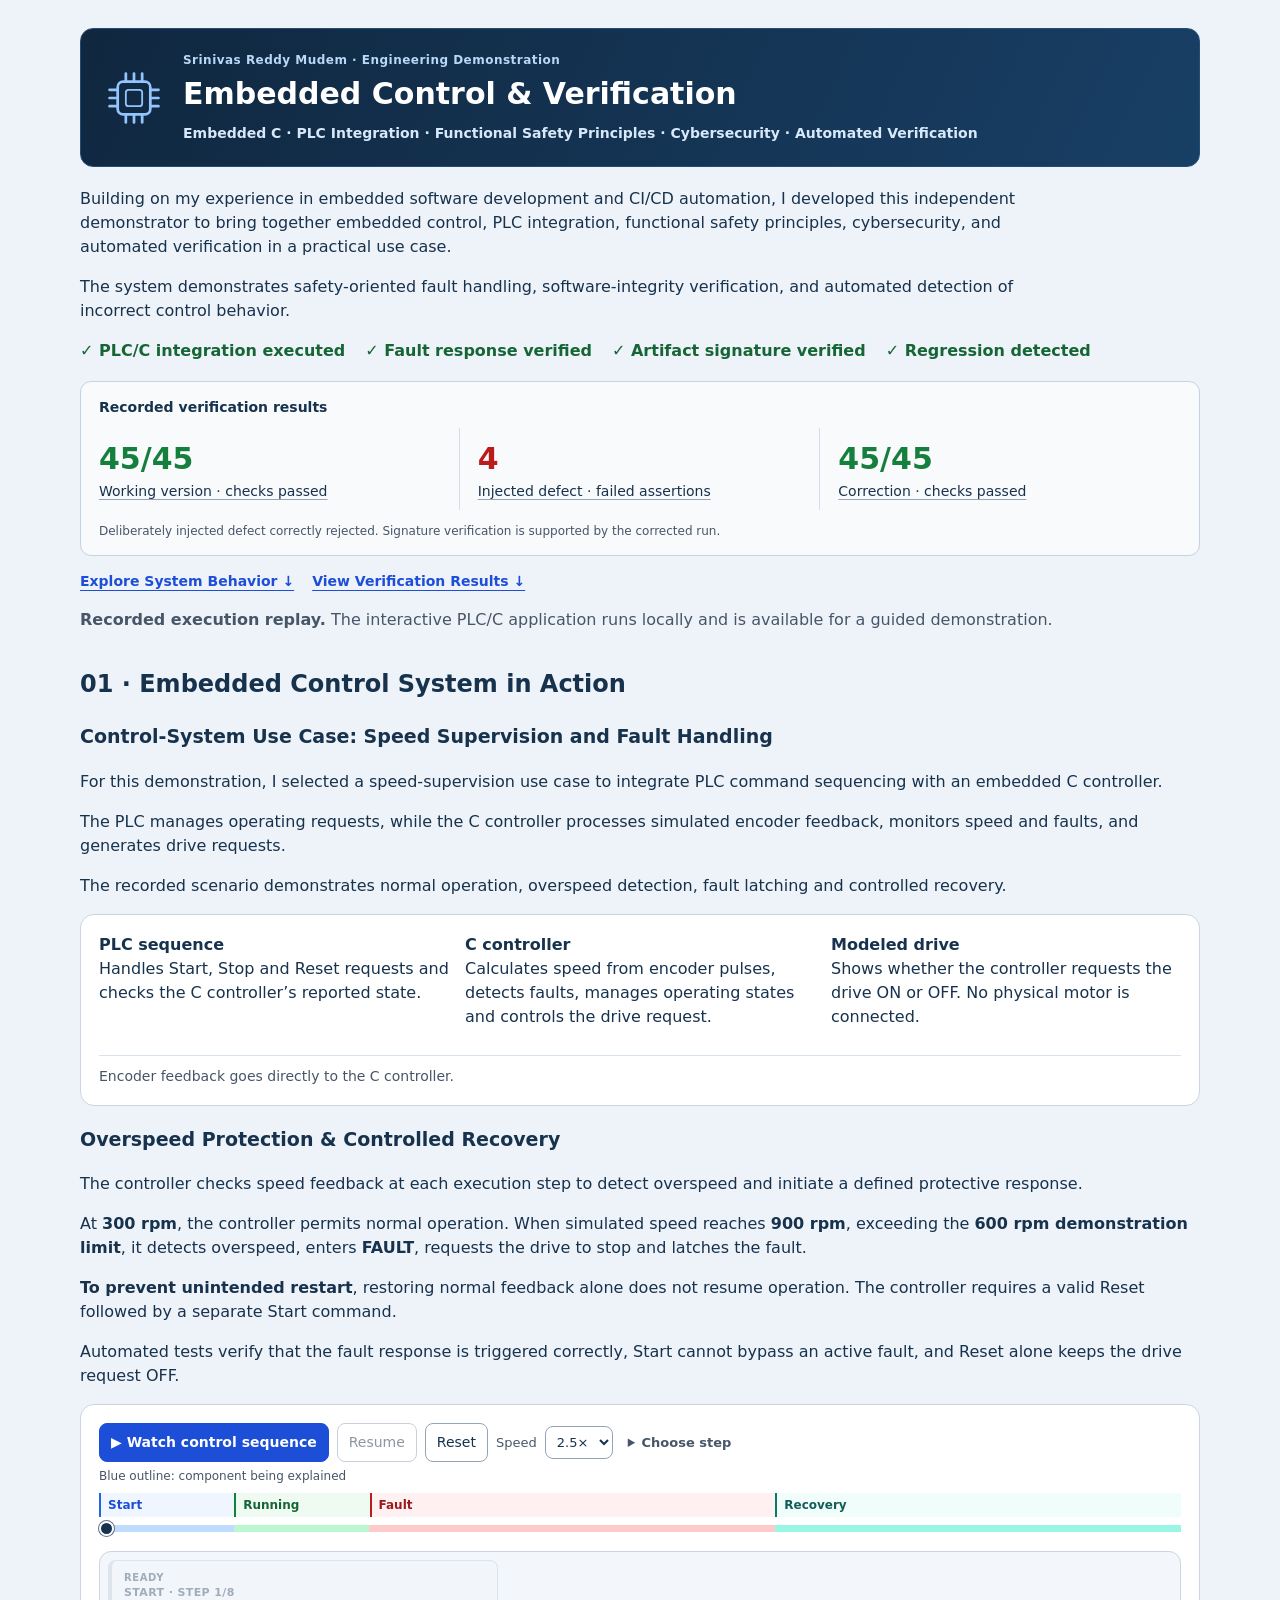
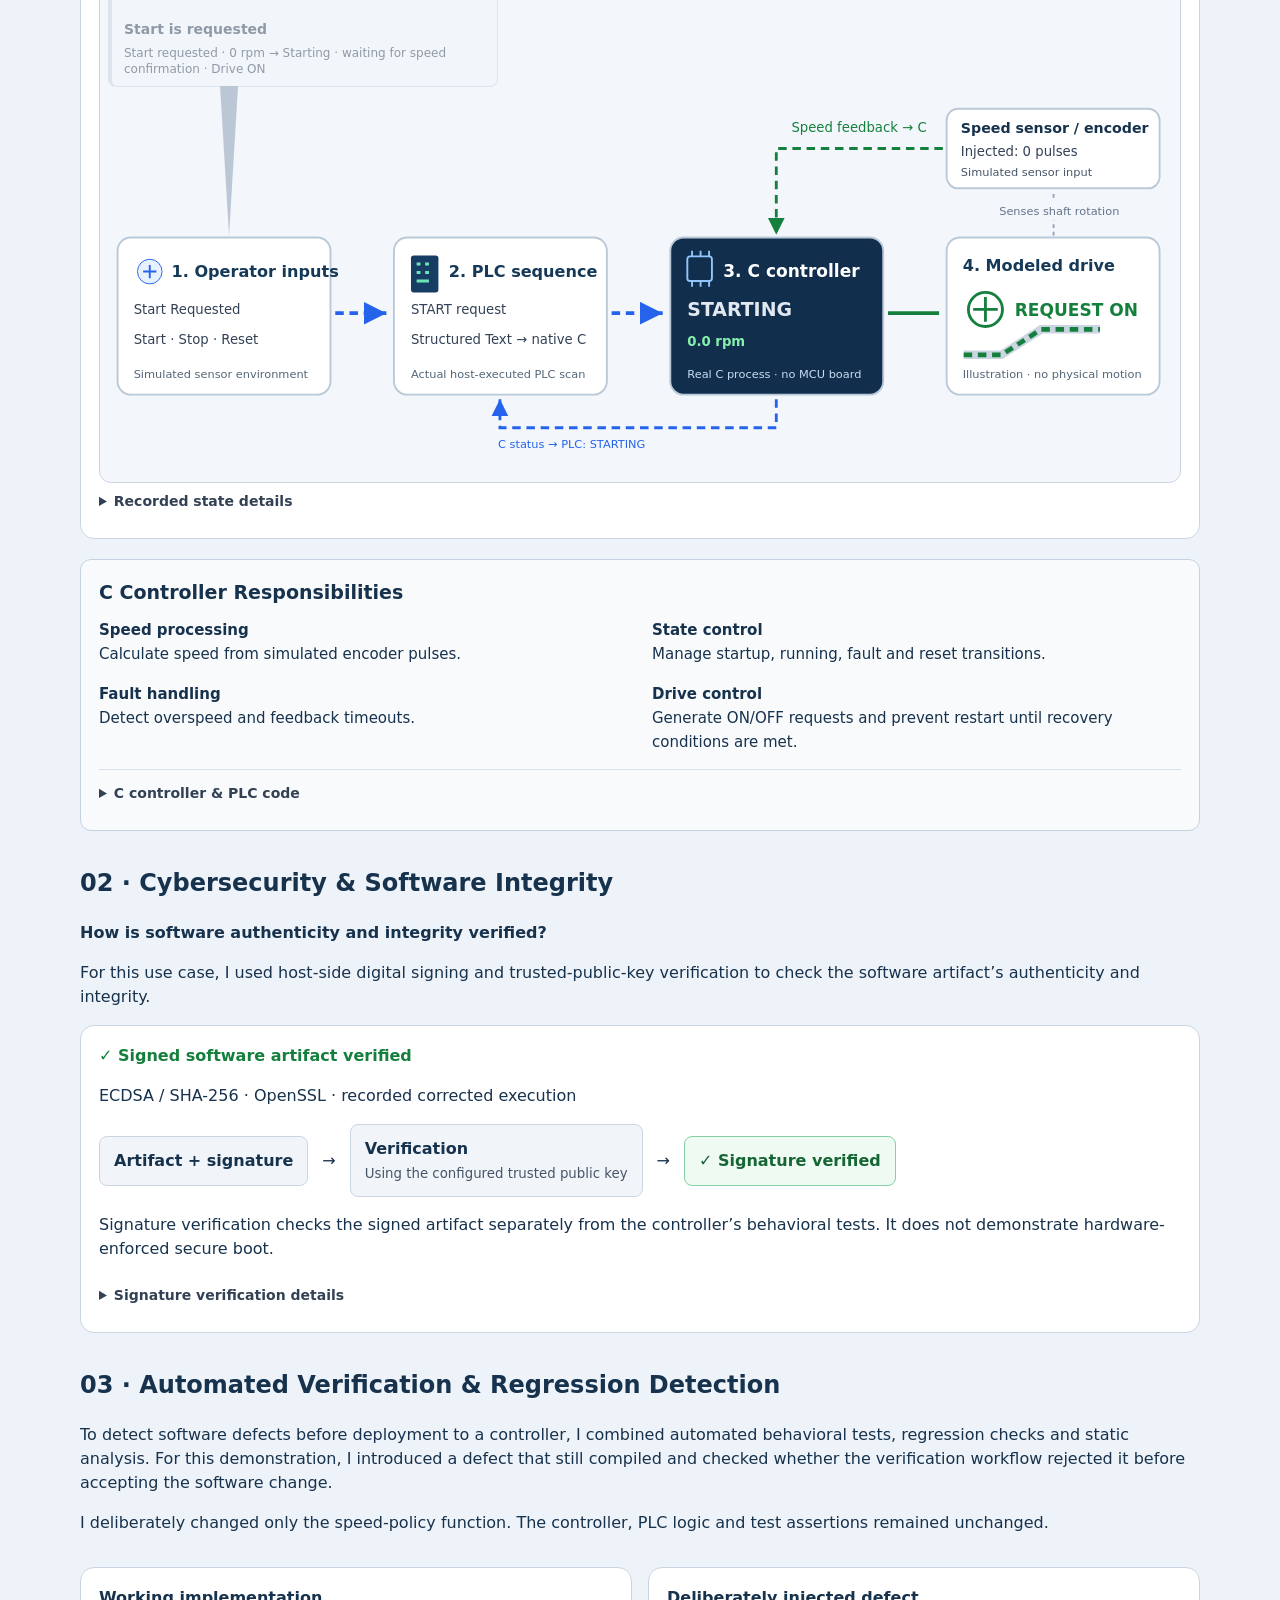
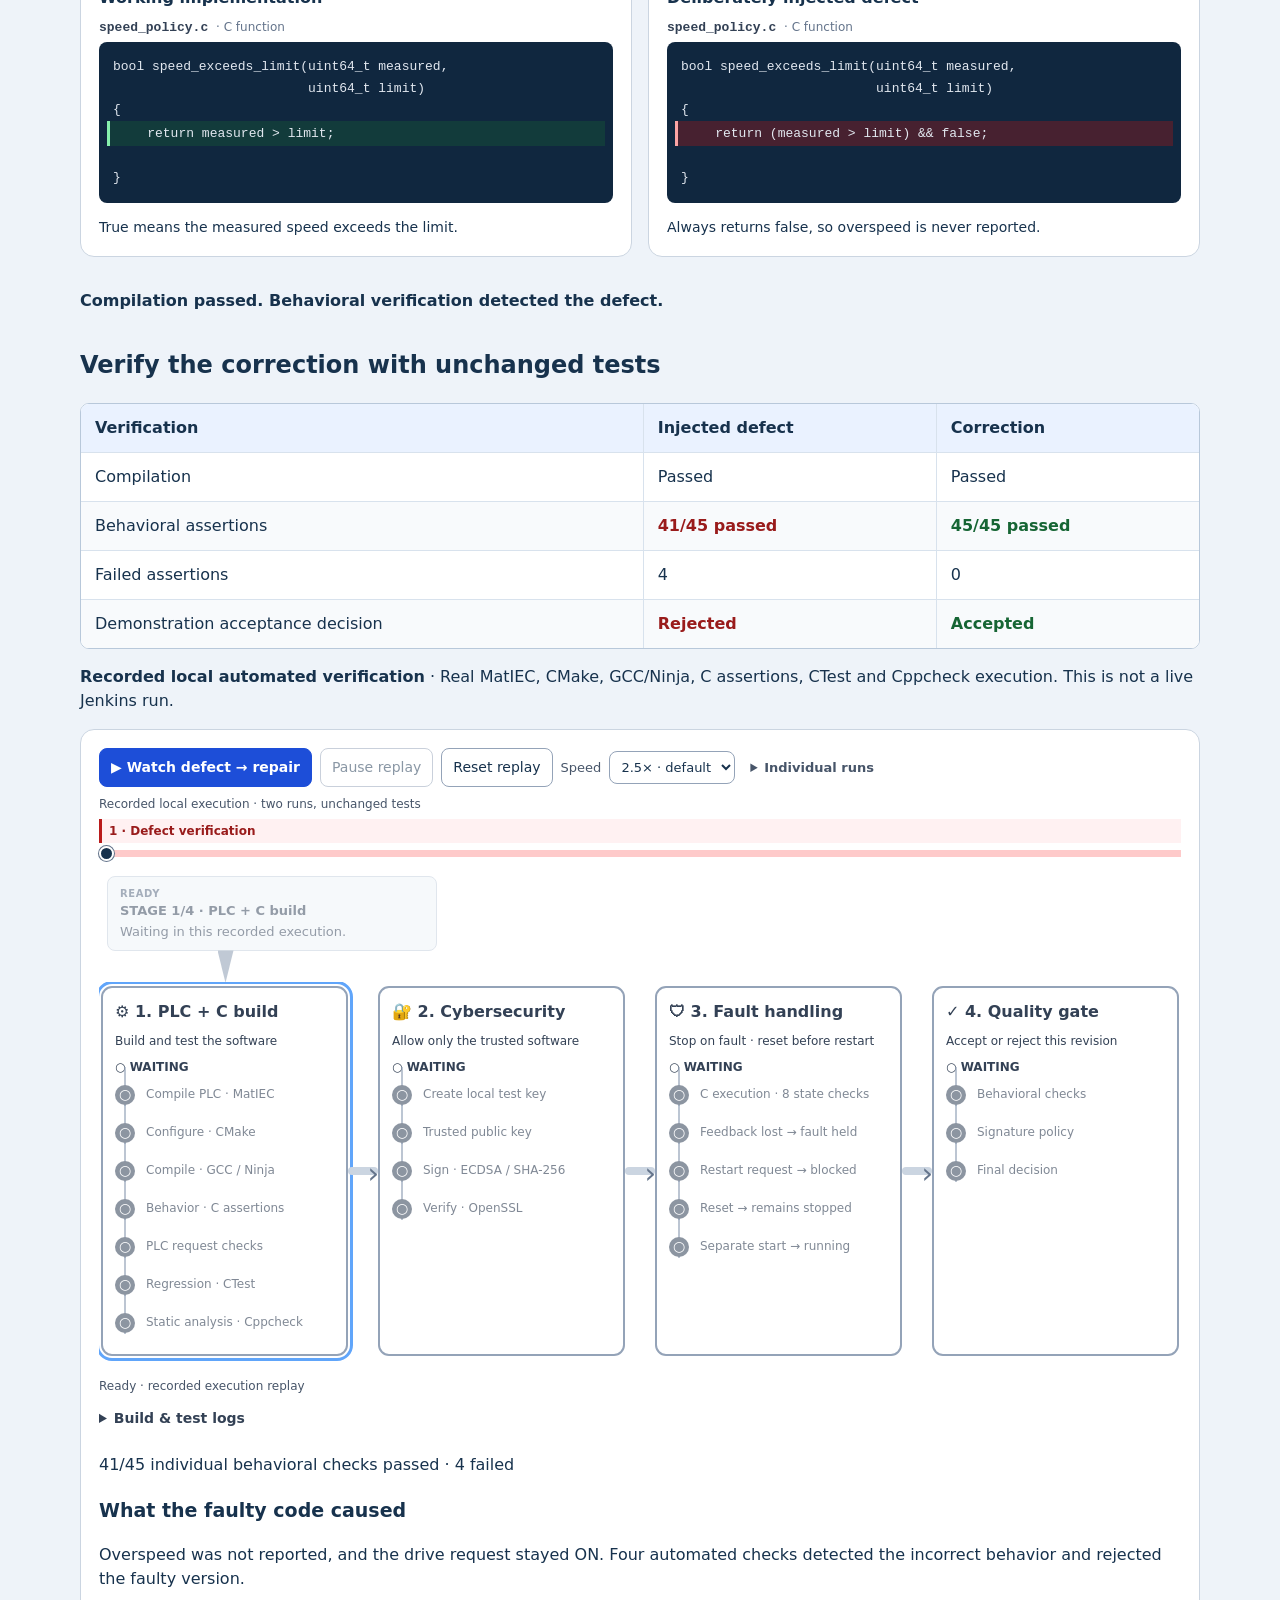
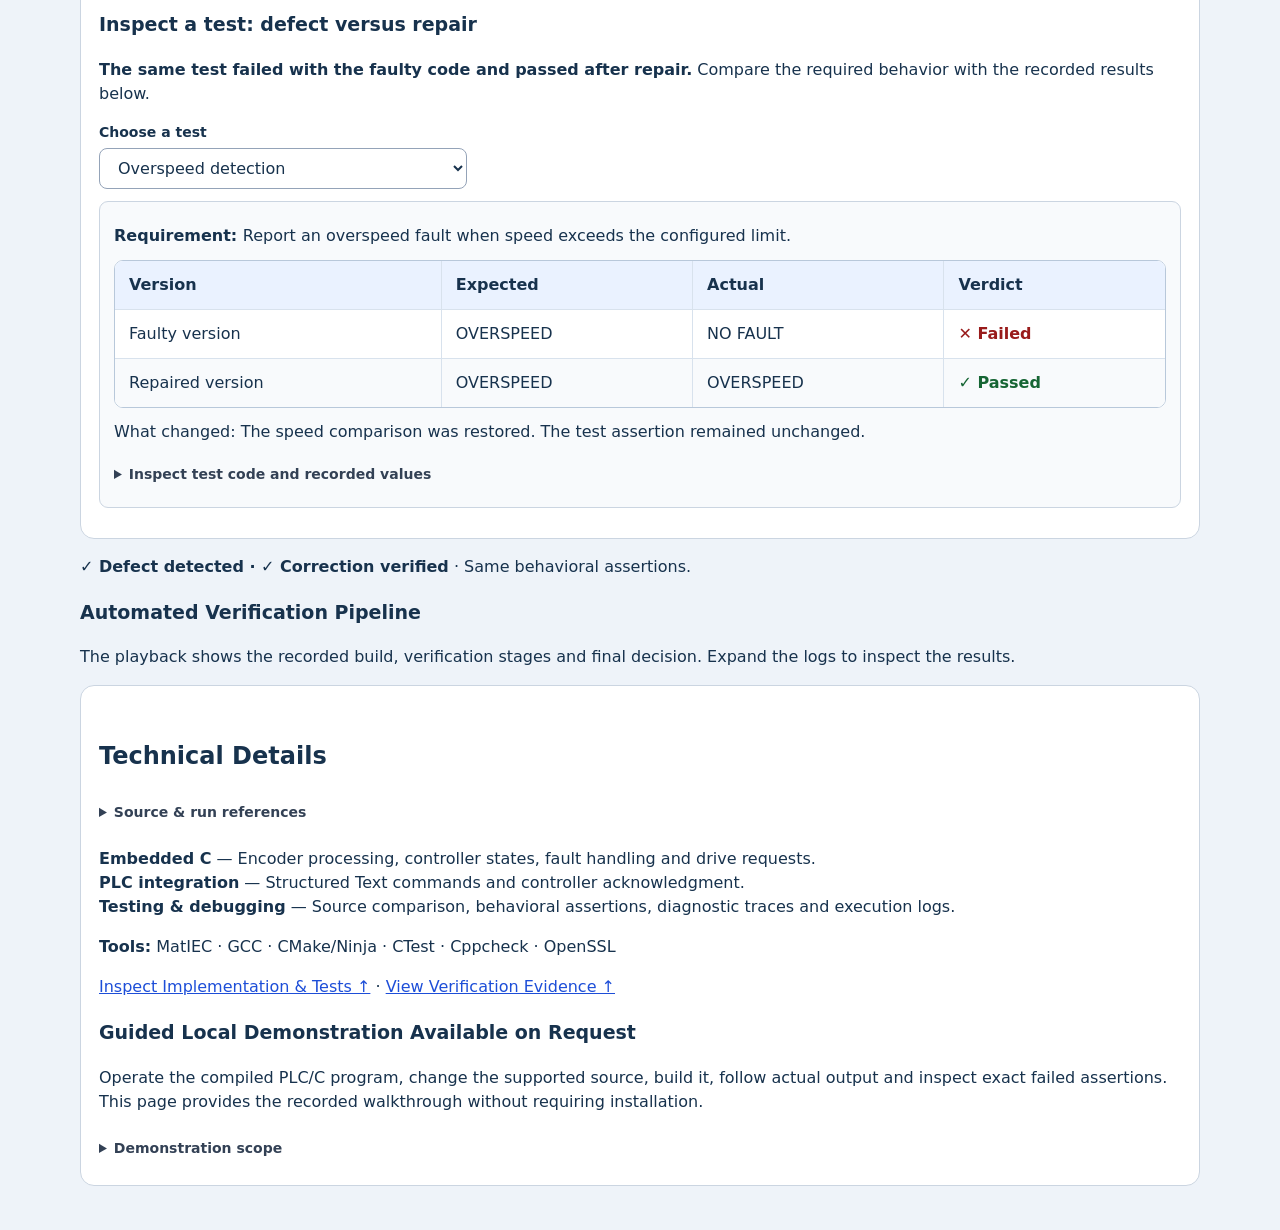
==== commit 546ca556: "Smooth popup movement between operating steps" ====
--- a/control-verification/index.html
+++ b/control-verification/index.html
@@ -1,6 +1,6 @@
 <!doctype html><html lang="en"><meta charset="utf-8"><meta name="viewport" content="width=device-width,initial-scale=1"><title>Embedded Control &amp; Verification · Srinivas Reddy Mudem</title><link rel="icon" type="image/svg+xml" href="favicon.svg?v=2"><link rel="icon" sizes="any" href="favicon.ico?v=2"><link rel="apple-touch-icon" href="apple-touch-icon.png"><meta name="theme-color" content="#10273f">
 <style>body{margin:0;background:#eef3f9;color:#17324d;font:16px/1.5 system-ui}main{max-width:1120px;margin:auto;padding:28px 20px}h1{font-size:30px;margin:8px 0}.label{color:#1d4ed8;font-weight:700}.intro{max-width:790px}.panel{background:white;border:1px solid #cbd5e1;border-radius:14px;padding:18px;margin:16px 0}.controls{display:flex;gap:10px;flex-wrap:wrap}button,select{font:inherit;padding:9px 14px;border-radius:8px;border:1px solid #94a3b8;background:white;color:#17324d;cursor:pointer}button:first-child{background:#1d4ed8;color:white}button:disabled{opacity:.5;cursor:default}.lab-machine{background:#f3f7fc;border:1px solid #cbd5e1;border-radius:12px;padding:8px}.lab-machine svg{width:100%;height:auto}.lab-svg-title{font-size:17px;fill:#153957;font-weight:700}.lab-svg-body{font-size:14px;fill:#334155}.lab-svg-small{font-size:12px;fill:#536679}.lab-explain{padding:12px;border-left:4px solid;margin-top:12px}.modeled-running-flow{stroke-dasharray:9 6;animation:flow 1.2s linear infinite}.observed-signal{stroke-dasharray:9 6;animation:flow 1.2s linear 1}.motor-spin{animation:spin 2s linear infinite;transform-origin:0 0}@keyframes flow{to{stroke-dashoffset:-30}}@keyframes spin{to{transform:rotate(360deg)}}.good{color:#15803d;font-weight:700}.facts{display:flex;gap:24px;flex-wrap:wrap}.muted{color:#475569}a{color:#1d4ed8}progress{width:100%;height:12px}@media(prefers-reduced-motion:reduce){*{animation:none!important}}@media(max-width:650px){main{padding:15px 10px}h1{font-size:24px}.lab-machine{overflow:auto}.lab-machine svg{min-width:750px}}button[aria-pressed="false"]{background:white;color:#17324d}button[aria-pressed="true"]{background:#1d4ed8;color:white}.story-meaning{padding:12px 16px;background:#eaf2ff;border-left:4px solid #2563eb;border-radius:7px;font-weight:600}#story-title{margin:18px 0 6px}#status{max-width:850px;font-size:17px;line-height:1.65}.lab-explain{display:none}</style><style>html{scroll-behavior:smooth}nav{margin:18px 0}nav a{padding:8px 12px;background:#e0eaff;border-radius:8px;text-decoration:none;font-weight:600}h2{margin-top:34px;font-size:24px}h3{font-size:19px}.roles,.code-pair{display:grid;grid-template-columns:repeat(2,minmax(0,1fr));gap:16px}.roles{grid-template-columns:repeat(3,minmax(0,1fr))}.roles p{margin:0}.pipeline{display:flex;flex-wrap:wrap;gap:8px}.tool{padding:9px;border-radius:8px;border:1px solid}.passed{background:#e7f6ed;color:#14532d;border-color:#86cfa5}.failed{background:#fff0f0;color:#991b1b;border-color:#f4a5a5}.blocked{background:#eef2f6;color:#475569;border-color:#cbd5e1}pre{white-space:pre-wrap;overflow-wrap:anywhere;font:14px/1.6 ui-monospace,monospace}.console{max-height:420px;overflow:auto;background:#102037;color:#e2e8f0;padding:15px;border-radius:9px}.detail{border-left:4px solid #dc2626;padding:12px;background:#fff1f2}.detail.good{border-color:#15803d;background:#effaf2;color:#14532d}@media(max-width:650px){.roles,.code-pair{grid-template-columns:1fr}.facts{gap:12px}nav a{font-size:14px}}@media(prefers-reduced-motion:reduce){html{scroll-behavior:auto}}</style>
-<link rel="stylesheet" href="animation.css"><link rel="stylesheet" href="four-panel-style.css"><style>.keywords{font-weight:650;color:#214e7a}.capabilities{display:flex;flex-wrap:wrap;gap:8px 20px;color:#166534;font-weight:650}.metrics{display:grid;grid-template-columns:repeat(3,1fr);gap:12px}.metrics>div{background:white;border:1px solid #cbd5e1;border-radius:10px;padding:14px}.metrics strong{display:block;font-size:30px;color:#15803d}.metrics span{display:block}.metrics .defect-metric strong{color:#b91c1c}.responsibilities{display:grid;grid-template-columns:repeat(2,1fr);gap:4px 20px}summary{cursor:pointer;color:#1d4ed8;font-weight:600;padding:10px 0}table{border-collapse:collapse;width:100%;background:white}td,th{padding:12px;text-align:left;border-bottom:1px solid #cbd5e1}th{background:#eaf2ff}.table-scroll{overflow:auto}header .intro{max-width:950px}@media(max-width:650px){.metrics{grid-template-columns:1fr}.responsibilities{grid-template-columns:1fr}.metrics strong{font-size:26px}}</style><style>.step-card{border:1px solid #93b4e2;border-left:5px solid #2563eb;background:#eff6ff;border-radius:12px;padding:18px;margin:16px 0;color:#17324d}.step-card h3{margin:10px 0 6px;font-size:23px}.step-card-top{display:flex;justify-content:space-between;gap:12px;font-weight:750;color:#1d4ed8}.step-facts{display:grid;grid-template-columns:repeat(3,minmax(0,1fr));gap:12px;margin:16px 0}.step-facts>div{background:#ffffffbf;border:1px solid #cbd5e1;border-radius:8px;padding:12px}.step-facts span{display:block;font-size:12px;letter-spacing:.06em;color:#475569;margin-bottom:6px}.step-facts strong{display:block;font-size:18px}.step-card[data-tone="fault"]{background:#fff1f2;border-color:#fca5a5;border-left-color:#b91c1c}.step-card[data-tone="fault"] .step-card-top{color:#b91c1c}.step-card[data-tone="running"]{background:#f0fdf4;border-color:#86cfa5;border-left-color:#15803d}.step-card[data-tone="running"] .step-card-top{color:#166534}.step-card.step-arrival{animation:step-arrival .55s ease-out}@keyframes step-arrival{from{transform:translateY(8px);box-shadow:0 0 0 5px #60a5fa44}to{transform:translateY(0);box-shadow:0 0 0 0 transparent}}@media(max-width:650px){.step-facts{grid-template-columns:1fr}.step-card{padding:14px}.step-card h3{font-size:20px}}@media(prefers-reduced-motion:reduce){.step-card.step-arrival{animation:none}}</style><style>.step-card{padding:9px 13px;margin:10px 0;border-left-width:4px;border-radius:8px}.step-notice-title{display:flex;align-items:baseline;gap:10px;flex-wrap:wrap}.step-notice-title #step-number{font-size:11px;font-weight:750;color:#475569;white-space:nowrap}.step-card .step-notice-title h3{font-size:16px;line-height:1.35;margin:0}.step-card #step-compact{font-size:14px;line-height:1.4;margin:3px 0 0}.step-card.step-arrival{animation:compact-notice .4s ease-out}@keyframes compact-notice{from{opacity:.45;transform:translateY(-5px);box-shadow:0 3px 12px #17324d24}to{opacity:1;transform:translateY(0);box-shadow:none}}@media(max-width:650px){.step-card{padding:8px 10px}.step-card .step-notice-title h3{font-size:15px}.step-card #step-compact{font-size:13px}.step-notice-title{gap:3px 8px}}@media(prefers-reduced-motion:reduce){.step-card.step-arrival{animation:none}}</style><style>.walkthrough-scene{position:relative;border:1px solid #cbd5e1;border-radius:12px;padding:10px;background:#f3f7fc;margin-top:12px}.walkthrough-scene .step-card{position:relative;margin:0 0 16px;background:#fff;box-shadow:0 2px 7px #17324d12}.walkthrough-scene .step-card:after{content:"";position:absolute;left:34px;bottom:-8px;width:13px;height:13px;background:inherit;border-right:1px solid #93b4e2;border-bottom:1px solid #93b4e2;transform:rotate(45deg)}.walkthrough-scene .step-card[data-tone="fault"]:after{border-color:#fca5a5}.walkthrough-scene .step-card[data-tone="running"]:after{border-color:#86cfa5}.step-notice-title #step-number{color:#1d4ed8;background:#eaf2ff;padding:2px 7px;border-radius:5px;font-size:12px}.walkthrough-scene #diagram .lab-machine{border:0;padding:0}@media(max-width:650px){.walkthrough-scene{padding:7px}}</style><style>.step-card #progress{display:block;width:100%;height:5px;margin:8px 0 0;accent-color:#2563eb}.step-card[data-tone="fault"] #progress{accent-color:#b91c1c}.step-card[data-tone="running"] #progress{accent-color:#15803d}</style><style>.walkthrough-scene .step-card:after{left:var(--step-pointer-left,34px);transition:left .3s ease}.step-focus-name{font-size:12px;font-weight:700;color:#1d4ed8}.step-component-focus{stroke:#2563eb!important;stroke-width:4px!important;paint-order:stroke fill;animation:component-attention .8s ease-out 2}.walkthrough-scene:has(.step-card[data-tone="fault"]) .step-component-focus{stroke:#b91c1c!important}.step-card[data-tone="fault"] .step-focus-name{color:#b91c1c}@keyframes component-attention{0%,100%{stroke-opacity:1}50%{stroke-opacity:.35}}@media(prefers-reduced-motion:reduce){.step-component-focus{animation:none}.walkthrough-scene .step-card:after{transition:none}}</style><style>.step-pointer-connector{position:absolute;left:0;top:0;pointer-events:none;overflow:visible;z-index:2}.walkthrough-scene .step-card{z-index:3}</style><style>.walkthrough-scene .step-card:after{width:18px;height:var(--step-pointer-depth,12px);left:calc(var(--step-pointer-left,34px) - 2px);bottom:calc(-1 * var(--step-pointer-depth,12px));transform:none;clip-path:polygon(0 0,100% 0,50% 100%);border:0;background:#2563eb;transition:left .3s ease,height .3s ease}.walkthrough-scene .step-card[data-tone="fault"]:after{background:#b91c1c}.walkthrough-scene .step-card[data-tone="running"]:after{background:#15803d}.step-pointer-connector{display:none}</style><style>.step-card #progress{appearance:none;-webkit-appearance:none;cursor:ew-resize;touch-action:pan-y;min-height:20px;height:20px;background:transparent;margin:4px 0 0}.step-card #progress::-webkit-slider-runnable-track{height:5px;border-radius:5px;background:#bfd0e5}.step-card #progress::-webkit-slider-thumb{-webkit-appearance:none;width:14px;height:14px;margin-top:-4.5px;border-radius:50%;background:#2563eb;border:2px solid white;box-shadow:0 0 0 1px #2563eb}.step-card #progress:focus-visible{outline:2px solid #2563eb;outline-offset:3px}.step-card #progress::-moz-range-track{height:5px;background:#bfd0e5}.step-card #progress::-moz-range-progress{height:5px;background:#2563eb}.step-card #progress::-moz-range-thumb{background:#2563eb;border:2px solid white;border-radius:50%}</style><style>.step-card #progress::-webkit-slider-runnable-track{background:transparent}</style><style>.project-banner{display:flex;align-items:center;gap:20px;padding:22px 24px;margin-bottom:20px;border:1px solid #254d74;border-radius:13px;background:linear-gradient(115deg,#10273f,#183f65);color:#fff}.project-banner .label{color:#b9d7f7;font-size:12px;letter-spacing:.04em}.project-banner h1{color:#fff;font-size:30px;line-height:1.2;margin:7px 0 10px}.project-banner .keywords{color:#d7e8fa;font-size:14px;line-height:1.6;margin:0}.project-controller-icon{width:58px;height:58px;flex:0 0 58px;color:#93c5fd}@media(max-width:650px){.project-banner{padding:17px 15px;gap:12px;align-items:flex-start}.project-controller-icon{width:34px;height:34px;flex-basis:34px;margin-top:23px}.project-banner h1{font-size:24px}.project-banner .keywords{font-size:13px}.project-banner .label{font-size:11px}}</style><style>.walkthrough-scene #diagram{padding-top:29px}.step-target-label{position:absolute;z-index:4;padding:3px 9px;border-radius:6px;font-size:12px;font-weight:750;line-height:1.5;white-space:nowrap;max-width:calc(100% - 30px);background:#eaf2ff;color:#173d70;border:1px solid #93b4e2;box-shadow:0 2px 5px #17324d12;pointer-events:none}.step-target-label[data-tone="fault"]{background:#fff1f2;color:#991b1b;border-color:#fca5a5}.step-target-label[data-tone="running"]{background:#effaf2;color:#166534;border-color:#86cfa5}.step-notice-title #step-number{display:none}@media(max-width:650px){.walkthrough-scene #diagram{padding-top:35px}.step-target-label{font-size:12px}}</style><style>.walkthrough-scene{padding-top:130px}.walkthrough-scene #diagram{padding-top:0}.walkthrough-scene .step-card{position:absolute;box-sizing:border-box;margin:0;padding:9px 12px;z-index:4}.step-notice-title #step-number{display:inline-block;padding:0;background:transparent;font-size:11px}.step-notice-title{gap:4px 8px}.step-focus-name{display:none}.step-card .step-notice-title h3{font-size:14px}.step-card #step-compact{font-size:12px;line-height:1.35}.step-card.step-arrival{animation:none}.step-target-label{display:none}.walkthrough-playback{margin:8px 0}.walkthrough-playback #progress{display:block;appearance:none;-webkit-appearance:none;width:100%;height:20px;margin:0;cursor:ew-resize;touch-action:pan-y;background:transparent}.walkthrough-playback #progress::-webkit-slider-runnable-track{height:5px;background:transparent;border-radius:5px}.walkthrough-playback #progress::-webkit-slider-thumb{-webkit-appearance:none;width:14px;height:14px;margin-top:-4.5px;border:2px solid white;border-radius:50%;background:#2563eb;box-shadow:0 0 0 1px #2563eb}.walkthrough-playback #progress:focus-visible{outline:2px solid #2563eb;outline-offset:2px}@media(max-width:650px){.walkthrough-scene{padding-top:140px}.walkthrough-scene #diagram{padding-top:0}.step-card .step-notice-title h3{font-size:14px}}</style><style>#verification-scene{position:relative;padding-top:95px}#verification-notice{position:absolute;top:6px;box-sizing:border-box;width:330px;max-width:calc(100% - 16px);padding:9px 12px;border:1px solid #93b4e2;border-radius:8px;background:#eff6ff;color:#173d70;font-size:13px;z-index:3}#verification-notice p{margin:3px 0 0;line-height:1.4}#verification-notice:after{content:"";position:absolute;left:var(--pointer-x,24px);bottom:calc(-1 * var(--pointer-depth,12px));width:16px;height:var(--pointer-depth,12px);background:#2563eb;clip-path:polygon(0 0,100% 0,50% 100%)}#verification-notice[data-state="failed"]{background:#fff1f2;color:#991b1b;border-color:#fca5a5}#verification-notice[data-state="failed"]:after{background:#b91c1c}.verification-current-stage{outline:3px solid #60a5fa;outline-offset:2px}.verification-playback input{width:100%;height:20px;accent-color:#2563eb;cursor:ew-resize}.verification-playback{margin:8px 0}@media(max-width:650px){#verification-scene{padding-top:110px}}</style><style>#step-card[data-playback="ready"],#verification-notice[data-playback="ready"]{opacity:.58;background:#f1f5f9;color:#475569;border-color:#cbd5e1;box-shadow:none}#step-card[data-playback="ready"]:after,#verification-notice[data-playback="ready"]:after{background:#94a3b8}#step-card,#verification-notice{transition:opacity .2s ease,background-color .2s ease}#step-card[data-playback="ready"] .step-notice-title:before,#verification-notice[data-playback="ready"]:before{content:"READY";display:block;font-size:10px;letter-spacing:.06em;font-weight:700;color:#64748b}#verification-scene{overflow:clip}.walkthrough-scene{overflow:clip}</style><style>.metrics a{color:inherit;text-decoration:underline;text-decoration-color:#94a3b8;text-underline-offset:3px}.signature-flow{display:flex;align-items:center;gap:14px;flex-wrap:wrap;margin:16px 0}.signature-flow>div{padding:12px 14px;background:#f1f5f9;border:1px solid #cbd5e1;border-radius:8px}.signature-flow small{display:block;margin-top:3px;color:#475569}.signature-flow .signature-outcome{background:#effaf2;color:#166534;border-color:#86cfa5}.result-fail{color:#991b1b;font-weight:650}.result-pass{color:#166534;font-weight:650}.source-excerpt pre{background:#10273f;color:#e2e8f0;padding:16px;border-radius:9px;line-height:1.65}.code-keyword{color:#93c5fd}#working-evidence{scroll-margin-top:20px}@media(max-width:650px){.signature-flow{flex-direction:column;align-items:stretch}.signature-flow>span{align-self:center;transform:rotate(90deg)}}</style><style>.verification-story-status{padding:9px 12px;background:#eaf2ff;border-left:3px solid #2563eb;border-radius:5px;font-size:14px}.controls .secondary-replay{background:white;color:#334155;font-size:14px;padding:8px 11px}</style><style>.verification-journey{display:flex;gap:10px;align-items:center;flex-wrap:wrap;margin:14px 0}.verification-journey span[id]{padding:7px 12px;border:1px solid #cbd5e1;border-radius:7px;color:#475569;background:#f1f5f9}.verification-journey span[data-status="active"]{color:#1d4ed8;background:#eff6ff;border-color:#60a5fa;font-weight:700}.verification-journey span[data-status="rejected"]{color:#991b1b;background:#fff1f2;border-color:#fca5a5}.verification-journey span[data-status="verified"]{color:#166534;background:#effaf2;border-color:#86cfa5}</style><style>#verification-track-labels{display:grid;grid-template-columns:1fr 1fr;font-size:12px;font-weight:700;margin:6px 0 0}#verification-track-labels span{padding:4px 7px}#verification-track-labels .track-defect{color:#991b1b;border-left:3px solid #b91c1c;background:#fff1f2}#verification-track-labels .track-repair{color:#166534;border-left:3px solid #15803d;background:#effaf2}.verification-playback #verification-progress{appearance:none;-webkit-appearance:none;background:transparent;display:block;width:100%;height:22px;margin:0;cursor:ew-resize}.verification-playback #verification-progress::-webkit-slider-runnable-track{height:7px;background:transparent;border-radius:5px}.verification-playback #verification-progress::-webkit-slider-thumb{-webkit-appearance:none;width:15px;height:15px;margin-top:-4px;background:#17324d;border:2px solid white;border-radius:50%;box-shadow:0 0 0 1px #64748b}.verification-playback #verification-progress:focus-visible{outline:2px solid #2563eb;outline-offset:3px}.verification-playback #verification-progress::-moz-range-track{background:transparent;height:7px}.verification-playback #verification-progress::-moz-range-thumb{background:#17324d;border:2px solid white;border-radius:50%}#verification-track-labels[data-single="defect"]{grid-template-columns:1fr}#verification-track-labels[data-single="defect"] .track-repair{display:none}#verification-track-labels[data-single="repair"]{grid-template-columns:1fr}#verification-track-labels[data-single="repair"] .track-defect{display:none}</style><style>.compact-verification .verification-toolbar{align-items:center;gap:8px}.compact-verification .verification-toolbar button{font-size:14px;padding:8px 11px}.compact-verification .verification-toolbar label{font-size:13px;color:#475569}.compact-verification .verification-toolbar select{font-size:13px;padding:7px}.replay-disclosure{display:block;font-size:12px;margin:8px 0 3px}.individual-runs{position:relative}.individual-runs summary{font-size:13px;padding:7px;color:#475569}.individual-runs>.controls{position:absolute;top:100%;right:0;padding:10px;min-width:220px;background:white;border:1px solid #cbd5e1;box-shadow:0 4px 12px #17324d22;border-radius:8px;z-index:8}.compact-verification .verification-playback{margin:5px 0}.compact-verification #verification-track-labels span{padding:3px 7px}.compact-verification #replay-status{font-size:12px;margin:5px 0;color:#475569}@media(max-width:650px){.individual-runs>.controls{left:0;right:auto}}</style><style>#watch-verification-story,#watch-verification-story[aria-pressed="false"],#watch-verification-story[aria-pressed="true"]{background:#1d4ed8;color:#fff;border-color:#1d4ed8;font-weight:650}#watch-verification-story:hover{background:#1e40af;border-color:#1e40af}#watch-verification-story:focus-visible{outline:3px solid #93c5fd;outline-offset:3px}</style><style>.operating-phase-labels{display:grid;grid-template-columns:1fr 1fr 3fr 3fr;font-size:11px;font-weight:650;color:#475569;margin-top:8px}.operating-phase-labels span{padding:3px 5px;border-left:2px solid #93b4e2}.operating-phase-labels span:nth-child(2){border-color:#15803d;color:#166534}.operating-phase-labels span:nth-child(3){border-color:#b91c1c;color:#991b1b}#walkthrough-speed{font-size:13px;padding:7px}label[for="walkthrough-speed"]{font-size:13px;color:#475569}</style><style>.operating-toolbar{align-items:center;gap:8px}.operating-toolbar button{font-size:14px;padding:8px 11px}.operating-toolbar label{font-size:13px;color:#475569}#play,#play[aria-pressed="false"],#play[aria-pressed="true"]{background:#1d4ed8;color:#fff;border-color:#1d4ed8;font-weight:650}#play:hover{background:#1e40af}#play:focus-visible{outline:3px solid #93c5fd;outline-offset:3px}.operating-phase-labels{grid-template-columns:1fr 1fr 3fr 3fr;margin-top:5px;font-size:12px}.operating-phase-labels span{padding:3px 7px}.operating-phase-labels span:first-child{background:#eff6ff;color:#1d4ed8;border-color:#2563eb}.operating-phase-labels span:nth-child(2){background:#effaf2;color:#166534;border-color:#15803d}.operating-phase-labels span:nth-child(3){background:#fff1f2;color:#991b1b;border-color:#b91c1c}.operating-phase-labels span:nth-child(4){background:#f0fdfa;color:#115e59;border-color:#0f766e}.walkthrough-navigation{position:relative}.walkthrough-navigation summary{font-size:13px;padding:7px;color:#475569}.walkthrough-navigation>.controls{position:absolute;left:0;top:100%;z-index:8;background:white;padding:10px;border:1px solid #cbd5e1;border-radius:8px;box-shadow:0 4px 12px #17324d22;width:250px;box-sizing:border-box}.walkthrough-navigation select{max-width:100%;font-size:12px}.walkthrough-playback #progress{height:22px}.walkthrough-playback #progress::-webkit-slider-runnable-track{height:7px;background:transparent}.walkthrough-playback #progress::-webkit-slider-thumb{margin-top:-4px;width:15px;height:15px;background:#17324d;box-shadow:0 0 0 1px #64748b}.walkthrough-playback #progress::-moz-range-track{background:transparent;height:7px}.walkthrough-playback #progress::-moz-range-progress{background:transparent}.walkthrough-playback #progress::-moz-range-thumb{background:#17324d}</style><style>.step-card .step-notice-title{display:block}.step-card .step-notice-title #step-number{display:block;font-size:11px;font-weight:750;letter-spacing:.035em;margin-bottom:3px;padding:0;background:transparent}.step-card .step-notice-title h3{font-size:14px;line-height:1.35}.step-card[data-phase="start"] .step-notice-title #step-number{color:#1d4ed8}.step-card[data-phase="running"] .step-notice-title #step-number{color:#166534}.step-card[data-phase="fault"] .step-notice-title #step-number{color:#991b1b}.step-card[data-phase="recovery"] .step-notice-title #step-number{color:#115e59}.step-card[data-playback="ready"] .step-notice-title #step-number{color:#64748b}</style><style>@media(max-width:650px){.walkthrough-navigation>.controls{position:fixed;left:50%;right:auto;top:auto;transform:translateX(-50%);max-width:calc(100vw - 32px)}}</style><style>.step-component-focus{animation:none!important;stroke:#2563eb!important;stroke-width:4px!important}.walkthrough-scene:has(.step-card[data-tone="fault"]) .step-component-focus{stroke:#b91c1c!important}.walkthrough-scene:has(.step-card[data-playback="ready"]) .step-component-focus{stroke:#94a3b8!important}</style><style>#diagram .step-component-focus,.walkthrough-scene:has(.step-card[data-tone="fault"]) #diagram .step-component-focus,.walkthrough-scene:has(.step-card[data-playback="ready"]) #diagram .step-component-focus{stroke:#2563eb!important;stroke-width:4px!important;animation:none!important}.selection-key{display:flex;gap:7px;align-items:center;font-size:12px;color:#475569;margin:5px 0}.selection-key span{display:inline-block;width:11px;height:11px;border:2px solid #2563eb;border-radius:3px;background:transparent}</style><style>#diagram:not([data-playback="playing"]) *,#diagram:not([data-playback="playing"]) *:before,#diagram:not([data-playback="playing"]) *:after{animation-play-state:paused!important}#diagram[data-playback="playing"] *,#diagram[data-playback="playing"] *:before,#diagram[data-playback="playing"] *:after{animation-play-state:running}#diagram:not([data-playback="playing"]) .step-component-focus{transition:none!important}</style><style>.assertion-comparison{margin:12px 0;padding:14px;border:1px solid #cbd5e1;border-radius:9px;background:#f8fafc}.assertion-comparison p{margin:8px 0 12px}.assertion-comparison .result-pass,.assertion-comparison .result-fail{white-space:nowrap}.assertion-comparison details p{overflow-wrap:anywhere;font-size:13px}.assertion-comparison pre{font-size:13px}.comparison-unavailable{border-color:#b91c1c;color:#991b1b}#assertion-heading{display:block;font-size:14px;font-weight:600;margin:8px 0 5px}#assertion{max-width:100%}</style><style>#assertion-technical-details h4{font-size:15px;margin:16px 0 7px}#assertion-technical-details .assertion-source-code{background:#10273f;color:#e2e8f0;padding:13px;border-radius:7px;font:13px/1.65 ui-monospace,monospace}#assertion-technical-details small{color:#475569;font-size:12px}.assertion-run-reference{border-left:3px solid #cbd5e1;padding:7px 12px;margin:12px 0}.assertion-run-reference p{margin:5px 0!important}.assertion-comparison #assertion-recorded-values td{overflow-wrap:normal}.assertion-comparison #assertion-recorded-values th{white-space:nowrap}#test-comparison{scroll-margin-top:20px}#fault-impact-comparison a[data-test-id]{text-underline-offset:3px}</style><style>@media(max-width:650px){#assertion-comparison-table,#assertion-comparison-table tbody{display:block;width:100%}#assertion-comparison-table thead{display:none}#assertion-comparison-table tbody tr{display:grid;grid-template-columns:minmax(0,1fr) minmax(0,1fr);margin-bottom:12px;border:1px solid #cbd5e1;border-radius:7px;overflow:hidden;background:white}#assertion-comparison-table td{display:block;min-width:0;padding:10px;overflow-wrap:anywhere;border-bottom:0}#assertion-comparison-table td:first-child{grid-column:1/-1;font-weight:700;background:#eaf2ff}#assertion-comparison-table td:nth-child(2):before{content:"Expected";display:block;color:#475569;font-size:12px;font-weight:400;margin-bottom:4px}#assertion-comparison-table td:nth-child(3):before{content:"Actual";display:block;color:#475569;font-size:12px;font-weight:400;margin-bottom:4px}#assertion-comparison-table td:last-child{grid-column:1/-1;border-top:1px solid #e2e8f0}}</style><style>details>summary{font-size:14px;font-weight:600;color:#334155;padding:8px 0}details>summary:hover{color:#1d4ed8}details>summary:focus-visible{outline:2px solid #2563eb;outline-offset:3px}header nav.controls{gap:18px;margin:15px 0}header nav.controls a{padding:0;background:none;border-radius:0;font-size:14px;font-weight:600;text-decoration:underline;text-underline-offset:4px}#source-run-references{margin:12px 0}#source-run-references p{font-size:13px;overflow-wrap:anywhere}#source-run-references h4{font-size:14px;margin:18px 0 7px}#source-run-references pre{font-size:13px;background:#f1f5f9;border-radius:7px;padding:12px}#working-evidence{scroll-margin-top:20px}</style><style>.table-scroll{border:1px solid #b8c8da;border-radius:9px;background:#fff;overflow:auto;margin:12px 0}.table-scroll table{width:100%;border-collapse:separate;border-spacing:0;background:#fff}.table-scroll th,.table-scroll td{padding:12px 14px;border:0;border-right:1px solid #d8e2ed;border-bottom:1px solid #d8e2ed;text-align:left;vertical-align:top}.table-scroll th{background:#eaf2ff;color:#17324d;font-weight:700}.table-scroll tr>:last-child{border-right:0}.table-scroll tbody tr:last-child>td{border-bottom:0}.table-scroll tbody tr:nth-child(even)>td{background:#f8fafc}.table-scroll .result-fail{color:#991b1b}.table-scroll .result-pass{color:#166534}@media(max-width:650px){.table-scroll th,.table-scroll td{padding:10px}#assertion-comparison-table tbody tr{border:0;border-bottom:1px solid #d8e2ed;border-radius:0;margin:0}#assertion-comparison-table tbody tr:last-child{border-bottom:0}#assertion-comparison-table td{border:0}#assertion-comparison-table td:first-child{background:#eaf2ff}#assertion-comparison-table td:last-child{border-top:1px solid #e2e8f0}}</style><style>.policy-card{min-width:0}.policy-filename{font:600 13px ui-monospace,monospace;color:#334155;margin:10px 0 7px}.policy-filename span{font:400 12px system-ui;color:#64748b}.policy-card pre{background:#10273f;color:#e2e8f0;padding:14px;border-radius:8px;font:13px/1.65 ui-monospace,monospace;margin:0;overflow-wrap:anywhere}.policy-return{display:block;margin:0 -6px;padding:2px 6px;border-left:3px solid}.policy-return.working{background:#16653455;border-color:#86efac}.policy-return.faulty{background:#991b1b66;border-color:#fca5a5}.policy-card>p:last-child{font-size:14px;margin-bottom:0}</style><style>.results-summary{margin:18px 0 14px;padding:15px 18px;background:#f8fafc;border:1px solid #c5d2e1;border-radius:11px}.results-summary>.label{margin:0 0 10px;color:#17324d;font-size:14px;font-weight:650}.results-summary .metrics{gap:0;grid-template-columns:repeat(3,minmax(0,1fr))}.results-summary .metrics>div{border:0;border-right:1px solid #d5dfeb;border-radius:0;padding:8px 18px;background:transparent}.results-summary .metrics>div:first-child{padding-left:0}.results-summary .metrics>div:last-child{border-right:0}.results-summary .metrics strong{font-size:30px}.results-summary .metrics span{font-size:14px;line-height:1.5}.results-summary>.muted{font-size:12px;line-height:1.5;margin:12px 0 0;color:#475569}@media(max-width:650px){.results-summary{padding:14px}.results-summary .metrics{grid-template-columns:1fr}.results-summary .metrics>div,.results-summary .metrics>div:first-child{border-right:0;border-bottom:1px solid #d5dfeb;padding:10px 0}.results-summary .metrics>div:last-child{border-bottom:0}.results-summary .metrics strong{font-size:27px}}</style><style>.controller-detail{background:#f8fafc;border:1px solid #c5d2e1;border-radius:11px;padding:18px;margin:20px 0}.controller-detail>h3{margin:0 0 12px;font-size:19px;color:#17324d}.controller-detail .responsibilities{display:grid;grid-template-columns:repeat(2,minmax(0,1fr));gap:16px 24px}.controller-detail .responsibilities>p{margin:0;font-size:15px;line-height:1.6;background:none;border:0}.controller-detail>details{margin-top:15px;border-top:1px solid #d8e2ed;padding-top:5px}@media(max-width:650px){.controller-detail{padding:15px}.controller-detail .responsibilities{grid-template-columns:1fr;gap:14px}}</style><style>.roles .encoder-role-note{grid-column:1/-1;border-top:1px solid #d8e2ed;padding-top:10px;margin-top:10px;font-size:14px;color:#475569}</style><main><header><div class="project-banner"><svg class="project-controller-icon" viewBox="0 0 64 64" aria-hidden="true"><rect x="14" y="14" width="36" height="36" rx="6" fill="none" stroke="currentColor" stroke-width="3"/><rect x="23" y="23" width="18" height="18" rx="3" fill="none" stroke="currentColor" stroke-width="2"/><path d="M23 5v9m9-9v9m9-9v9M23 50v9m9-9v9m9-9v9M5 23h9m-9 9h9m-9 9h9m36-18h9m-9 9h9m-9 9h9" stroke="currentColor" stroke-width="3" stroke-linecap="round"/></svg><div><div class="label">Srinivas Reddy Mudem · Engineering Demonstration</div><h1>Embedded Control &amp; Verification</h1><p class="keywords">Embedded C · PLC Integration · Functional Safety Principles · Cybersecurity · Automated Verification</p></div></div><p class="intro">Building on my experience in embedded software development and CI/CD automation, I developed this independent demonstrator to bring together embedded control, PLC integration, functional safety principles, cybersecurity, and automated verification in a practical use case.</p><p class="intro">The system demonstrates safety-oriented fault handling, software-integrity verification, and automated detection of incorrect control behavior.</p><div class="capabilities" aria-label="Demonstrated capabilities"><span>✓ PLC/C integration executed</span><span>✓ Fault response verified</span><span>✓ Artifact signature verified</span><span>✓ Regression detected</span></div><div class="results-summary" role="group" aria-labelledby="recorded-results-heading"><p class="label" id="recorded-results-heading">Recorded verification results</p><div class="metrics"><div><strong>45/45</strong><span><a href="#working-evidence">Working version · checks passed</a></span></div><div class="defect-metric"><strong>4</strong><span><a href="#defect">Injected defect · failed assertions</a></span></div><div><strong>45/45</strong><span><a href="#verify">Correction · checks passed</a></span></div></div><p class="muted">Deliberately injected defect correctly rejected. Signature verification is supported by the corrected run.</p></div><nav class="controls"><a href="#operate">Explore System Behavior ↓</a><a href="#verify">View Verification Results ↓</a></nav><p class="muted"><b>Recorded execution replay.</b> The interactive PLC/C application runs locally and is available for a guided demonstration.</p></header><section id="operate"><h2>01 · Embedded Control System in Action</h2><h3>Control-System Use Case: Speed Supervision and Fault Handling</h3><p>For this demonstration, I selected a speed-supervision use case to integrate PLC command sequencing with an embedded C controller.</p><p>The PLC manages operating requests, while the C controller processes simulated encoder feedback, monitors speed and faults, and generates drive requests.</p><p>The recorded scenario demonstrates normal operation, overspeed detection, fault latching and controlled recovery.</p><div class="panel roles"><p><b>PLC sequence</b><br>Handles Start, Stop and Reset requests and checks the C controller’s reported state.</p><p><b>C controller</b><br>Calculates speed from encoder pulses, detects faults, manages operating states and controls the drive request.</p><p><b>Modeled drive</b><br>Shows whether the controller requests the drive ON or OFF. No physical motor is connected.</p><p class="encoder-role-note">Encoder feedback goes directly to the C controller.</p></div><h3>Overspeed Protection &amp; Controlled Recovery</h3><p>The controller checks speed feedback at each execution step to detect overspeed and initiate a defined protective response.</p><p>At <b>300 rpm</b>, the controller permits normal operation. When simulated speed reaches <b>900 rpm</b>, exceeding the <b>600 rpm demonstration limit</b>, it detects overspeed, enters <b>FAULT</b>, requests the drive to stop and latches the fault.</p><p><b>To prevent unintended restart</b>, restoring normal feedback alone does not resume operation. The controller requires a valid Reset followed by a separate Start command.</p><p>Automated tests verify that the fault response is triggered correctly, Start cannot bypass an active fault, and Reset alone keeps the drive request OFF.</p><div class="panel"><div class="controls operating-toolbar"><button id="play">▶ Watch control sequence</button><button id="pause-walkthrough" disabled>Pause</button><button id="reset">Reset</button><label for="walkthrough-speed">Speed</label><select id="walkthrough-speed"><option value="0.5">0.5×</option><option value="1">1×</option><option value="1.5">1.5×</option><option value="2">2×</option><option value="2.5" selected>2.5×</option><option value="4">4×</option></select><details class="walkthrough-navigation"><summary>Choose step</summary><div class="controls"><button id="previous">← Previous</button><button id="next">Next →</button><select id="steps" aria-label="Recorded execution step"></select></div></details></div><p id="operation-explanation" class="muted" aria-live="polite" hidden></p><p class="selection-key">Blue outline: component being explained</p><div class="walkthrough-playback"><div class="operating-phase-labels" aria-hidden="true"><span>Start</span><span>Running</span><span>Fault</span><span>Recovery</span></div><input id="progress" type="range" min="0" max="8" step="0.001" value="0" aria-label="Seek recorded walkthrough" title="Drag to move through the recorded walkthrough"></div><div class="walkthrough-scene"><section id="step-card" data-playback="ready" class="step-card" aria-live="polite" aria-atomic="true"><div class="step-notice-title"><span id="step-number"></span><span id="step-focus-name" class="step-focus-name"></span><h3 id="story-title"></h3></div><p id="step-compact"></p><span id="step-state" hidden></span><p id="status" hidden></p><strong id="step-input" hidden></strong><strong id="step-controller" hidden></strong><strong id="step-output" hidden></strong><p id="step-explanation" hidden></p></section><div id="diagram"></div></div><p id="story-meaning" class="story-meaning" hidden></p><details><summary>Recorded state details</summary><p>Moving lines illustrate signal direction and recorded input availability. Playback speed does not represent pulse frequency or internal execution timing.</p><p id="recorded-timing"></p><p id="comparison" class="good"></p></details></div>
+<link rel="stylesheet" href="animation.css"><link rel="stylesheet" href="four-panel-style.css"><style>.keywords{font-weight:650;color:#214e7a}.capabilities{display:flex;flex-wrap:wrap;gap:8px 20px;color:#166534;font-weight:650}.metrics{display:grid;grid-template-columns:repeat(3,1fr);gap:12px}.metrics>div{background:white;border:1px solid #cbd5e1;border-radius:10px;padding:14px}.metrics strong{display:block;font-size:30px;color:#15803d}.metrics span{display:block}.metrics .defect-metric strong{color:#b91c1c}.responsibilities{display:grid;grid-template-columns:repeat(2,1fr);gap:4px 20px}summary{cursor:pointer;color:#1d4ed8;font-weight:600;padding:10px 0}table{border-collapse:collapse;width:100%;background:white}td,th{padding:12px;text-align:left;border-bottom:1px solid #cbd5e1}th{background:#eaf2ff}.table-scroll{overflow:auto}header .intro{max-width:950px}@media(max-width:650px){.metrics{grid-template-columns:1fr}.responsibilities{grid-template-columns:1fr}.metrics strong{font-size:26px}}</style><style>.step-card{border:1px solid #93b4e2;border-left:5px solid #2563eb;background:#eff6ff;border-radius:12px;padding:18px;margin:16px 0;color:#17324d}.step-card h3{margin:10px 0 6px;font-size:23px}.step-card-top{display:flex;justify-content:space-between;gap:12px;font-weight:750;color:#1d4ed8}.step-facts{display:grid;grid-template-columns:repeat(3,minmax(0,1fr));gap:12px;margin:16px 0}.step-facts>div{background:#ffffffbf;border:1px solid #cbd5e1;border-radius:8px;padding:12px}.step-facts span{display:block;font-size:12px;letter-spacing:.06em;color:#475569;margin-bottom:6px}.step-facts strong{display:block;font-size:18px}.step-card[data-tone="fault"]{background:#fff1f2;border-color:#fca5a5;border-left-color:#b91c1c}.step-card[data-tone="fault"] .step-card-top{color:#b91c1c}.step-card[data-tone="running"]{background:#f0fdf4;border-color:#86cfa5;border-left-color:#15803d}.step-card[data-tone="running"] .step-card-top{color:#166534}.step-card.step-arrival{animation:step-arrival .55s ease-out}@keyframes step-arrival{from{transform:translateY(8px);box-shadow:0 0 0 5px #60a5fa44}to{transform:translateY(0);box-shadow:0 0 0 0 transparent}}@media(max-width:650px){.step-facts{grid-template-columns:1fr}.step-card{padding:14px}.step-card h3{font-size:20px}}@media(prefers-reduced-motion:reduce){.step-card.step-arrival{animation:none}}</style><style>.step-card{padding:9px 13px;margin:10px 0;border-left-width:4px;border-radius:8px}.step-notice-title{display:flex;align-items:baseline;gap:10px;flex-wrap:wrap}.step-notice-title #step-number{font-size:11px;font-weight:750;color:#475569;white-space:nowrap}.step-card .step-notice-title h3{font-size:16px;line-height:1.35;margin:0}.step-card #step-compact{font-size:14px;line-height:1.4;margin:3px 0 0}.step-card.step-arrival{animation:compact-notice .4s ease-out}@keyframes compact-notice{from{opacity:.45;transform:translateY(-5px);box-shadow:0 3px 12px #17324d24}to{opacity:1;transform:translateY(0);box-shadow:none}}@media(max-width:650px){.step-card{padding:8px 10px}.step-card .step-notice-title h3{font-size:15px}.step-card #step-compact{font-size:13px}.step-notice-title{gap:3px 8px}}@media(prefers-reduced-motion:reduce){.step-card.step-arrival{animation:none}}</style><style>.walkthrough-scene{position:relative;border:1px solid #cbd5e1;border-radius:12px;padding:10px;background:#f3f7fc;margin-top:12px}.walkthrough-scene .step-card{position:relative;margin:0 0 16px;background:#fff;box-shadow:0 2px 7px #17324d12}.walkthrough-scene .step-card:after{content:"";position:absolute;left:34px;bottom:-8px;width:13px;height:13px;background:inherit;border-right:1px solid #93b4e2;border-bottom:1px solid #93b4e2;transform:rotate(45deg)}.walkthrough-scene .step-card[data-tone="fault"]:after{border-color:#fca5a5}.walkthrough-scene .step-card[data-tone="running"]:after{border-color:#86cfa5}.step-notice-title #step-number{color:#1d4ed8;background:#eaf2ff;padding:2px 7px;border-radius:5px;font-size:12px}.walkthrough-scene #diagram .lab-machine{border:0;padding:0}@media(max-width:650px){.walkthrough-scene{padding:7px}}</style><style>.step-card #progress{display:block;width:100%;height:5px;margin:8px 0 0;accent-color:#2563eb}.step-card[data-tone="fault"] #progress{accent-color:#b91c1c}.step-card[data-tone="running"] #progress{accent-color:#15803d}</style><style>.walkthrough-scene .step-card:after{left:var(--step-pointer-left,34px);transition:left .3s ease}.step-focus-name{font-size:12px;font-weight:700;color:#1d4ed8}.step-component-focus{stroke:#2563eb!important;stroke-width:4px!important;paint-order:stroke fill;animation:component-attention .8s ease-out 2}.walkthrough-scene:has(.step-card[data-tone="fault"]) .step-component-focus{stroke:#b91c1c!important}.step-card[data-tone="fault"] .step-focus-name{color:#b91c1c}@keyframes component-attention{0%,100%{stroke-opacity:1}50%{stroke-opacity:.35}}@media(prefers-reduced-motion:reduce){.step-component-focus{animation:none}.walkthrough-scene .step-card:after{transition:none}}</style><style>.step-pointer-connector{position:absolute;left:0;top:0;pointer-events:none;overflow:visible;z-index:2}.walkthrough-scene .step-card{z-index:3}</style><style>.walkthrough-scene .step-card:after{width:18px;height:var(--step-pointer-depth,12px);left:calc(var(--step-pointer-left,34px) - 2px);bottom:calc(-1 * var(--step-pointer-depth,12px));transform:none;clip-path:polygon(0 0,100% 0,50% 100%);border:0;background:#2563eb;transition:left .3s ease,height .3s ease}.walkthrough-scene .step-card[data-tone="fault"]:after{background:#b91c1c}.walkthrough-scene .step-card[data-tone="running"]:after{background:#15803d}.step-pointer-connector{display:none}</style><style>.step-card #progress{appearance:none;-webkit-appearance:none;cursor:ew-resize;touch-action:pan-y;min-height:20px;height:20px;background:transparent;margin:4px 0 0}.step-card #progress::-webkit-slider-runnable-track{height:5px;border-radius:5px;background:#bfd0e5}.step-card #progress::-webkit-slider-thumb{-webkit-appearance:none;width:14px;height:14px;margin-top:-4.5px;border-radius:50%;background:#2563eb;border:2px solid white;box-shadow:0 0 0 1px #2563eb}.step-card #progress:focus-visible{outline:2px solid #2563eb;outline-offset:3px}.step-card #progress::-moz-range-track{height:5px;background:#bfd0e5}.step-card #progress::-moz-range-progress{height:5px;background:#2563eb}.step-card #progress::-moz-range-thumb{background:#2563eb;border:2px solid white;border-radius:50%}</style><style>.step-card #progress::-webkit-slider-runnable-track{background:transparent}</style><style>.project-banner{display:flex;align-items:center;gap:20px;padding:22px 24px;margin-bottom:20px;border:1px solid #254d74;border-radius:13px;background:linear-gradient(115deg,#10273f,#183f65);color:#fff}.project-banner .label{color:#b9d7f7;font-size:12px;letter-spacing:.04em}.project-banner h1{color:#fff;font-size:30px;line-height:1.2;margin:7px 0 10px}.project-banner .keywords{color:#d7e8fa;font-size:14px;line-height:1.6;margin:0}.project-controller-icon{width:58px;height:58px;flex:0 0 58px;color:#93c5fd}@media(max-width:650px){.project-banner{padding:17px 15px;gap:12px;align-items:flex-start}.project-controller-icon{width:34px;height:34px;flex-basis:34px;margin-top:23px}.project-banner h1{font-size:24px}.project-banner .keywords{font-size:13px}.project-banner .label{font-size:11px}}</style><style>.walkthrough-scene #diagram{padding-top:29px}.step-target-label{position:absolute;z-index:4;padding:3px 9px;border-radius:6px;font-size:12px;font-weight:750;line-height:1.5;white-space:nowrap;max-width:calc(100% - 30px);background:#eaf2ff;color:#173d70;border:1px solid #93b4e2;box-shadow:0 2px 5px #17324d12;pointer-events:none}.step-target-label[data-tone="fault"]{background:#fff1f2;color:#991b1b;border-color:#fca5a5}.step-target-label[data-tone="running"]{background:#effaf2;color:#166534;border-color:#86cfa5}.step-notice-title #step-number{display:none}@media(max-width:650px){.walkthrough-scene #diagram{padding-top:35px}.step-target-label{font-size:12px}}</style><style>.walkthrough-scene{padding-top:130px}.walkthrough-scene #diagram{padding-top:0}.walkthrough-scene .step-card{position:absolute;box-sizing:border-box;margin:0;padding:9px 12px;z-index:4}.step-notice-title #step-number{display:inline-block;padding:0;background:transparent;font-size:11px}.step-notice-title{gap:4px 8px}.step-focus-name{display:none}.step-card .step-notice-title h3{font-size:14px}.step-card #step-compact{font-size:12px;line-height:1.35}.step-card.step-arrival{animation:none}.step-target-label{display:none}.walkthrough-playback{margin:8px 0}.walkthrough-playback #progress{display:block;appearance:none;-webkit-appearance:none;width:100%;height:20px;margin:0;cursor:ew-resize;touch-action:pan-y;background:transparent}.walkthrough-playback #progress::-webkit-slider-runnable-track{height:5px;background:transparent;border-radius:5px}.walkthrough-playback #progress::-webkit-slider-thumb{-webkit-appearance:none;width:14px;height:14px;margin-top:-4.5px;border:2px solid white;border-radius:50%;background:#2563eb;box-shadow:0 0 0 1px #2563eb}.walkthrough-playback #progress:focus-visible{outline:2px solid #2563eb;outline-offset:2px}@media(max-width:650px){.walkthrough-scene{padding-top:140px}.walkthrough-scene #diagram{padding-top:0}.step-card .step-notice-title h3{font-size:14px}}</style><style>#verification-scene{position:relative;padding-top:95px}#verification-notice{position:absolute;top:6px;box-sizing:border-box;width:330px;max-width:calc(100% - 16px);padding:9px 12px;border:1px solid #93b4e2;border-radius:8px;background:#eff6ff;color:#173d70;font-size:13px;z-index:3}#verification-notice p{margin:3px 0 0;line-height:1.4}#verification-notice:after{content:"";position:absolute;left:var(--pointer-x,24px);bottom:calc(-1 * var(--pointer-depth,12px));width:16px;height:var(--pointer-depth,12px);background:#2563eb;clip-path:polygon(0 0,100% 0,50% 100%)}#verification-notice[data-state="failed"]{background:#fff1f2;color:#991b1b;border-color:#fca5a5}#verification-notice[data-state="failed"]:after{background:#b91c1c}.verification-current-stage{outline:3px solid #60a5fa;outline-offset:2px}.verification-playback input{width:100%;height:20px;accent-color:#2563eb;cursor:ew-resize}.verification-playback{margin:8px 0}@media(max-width:650px){#verification-scene{padding-top:110px}}</style><style>#step-card[data-playback="ready"],#verification-notice[data-playback="ready"]{opacity:.58;background:#f1f5f9;color:#475569;border-color:#cbd5e1;box-shadow:none}#step-card[data-playback="ready"]:after,#verification-notice[data-playback="ready"]:after{background:#94a3b8}#step-card,#verification-notice{transition:opacity .2s ease,background-color .2s ease}#step-card[data-playback="ready"] .step-notice-title:before,#verification-notice[data-playback="ready"]:before{content:"READY";display:block;font-size:10px;letter-spacing:.06em;font-weight:700;color:#64748b}#verification-scene{overflow:clip}.walkthrough-scene{overflow:clip}</style><style>.metrics a{color:inherit;text-decoration:underline;text-decoration-color:#94a3b8;text-underline-offset:3px}.signature-flow{display:flex;align-items:center;gap:14px;flex-wrap:wrap;margin:16px 0}.signature-flow>div{padding:12px 14px;background:#f1f5f9;border:1px solid #cbd5e1;border-radius:8px}.signature-flow small{display:block;margin-top:3px;color:#475569}.signature-flow .signature-outcome{background:#effaf2;color:#166534;border-color:#86cfa5}.result-fail{color:#991b1b;font-weight:650}.result-pass{color:#166534;font-weight:650}.source-excerpt pre{background:#10273f;color:#e2e8f0;padding:16px;border-radius:9px;line-height:1.65}.code-keyword{color:#93c5fd}#working-evidence{scroll-margin-top:20px}@media(max-width:650px){.signature-flow{flex-direction:column;align-items:stretch}.signature-flow>span{align-self:center;transform:rotate(90deg)}}</style><style>.verification-story-status{padding:9px 12px;background:#eaf2ff;border-left:3px solid #2563eb;border-radius:5px;font-size:14px}.controls .secondary-replay{background:white;color:#334155;font-size:14px;padding:8px 11px}</style><style>.verification-journey{display:flex;gap:10px;align-items:center;flex-wrap:wrap;margin:14px 0}.verification-journey span[id]{padding:7px 12px;border:1px solid #cbd5e1;border-radius:7px;color:#475569;background:#f1f5f9}.verification-journey span[data-status="active"]{color:#1d4ed8;background:#eff6ff;border-color:#60a5fa;font-weight:700}.verification-journey span[data-status="rejected"]{color:#991b1b;background:#fff1f2;border-color:#fca5a5}.verification-journey span[data-status="verified"]{color:#166534;background:#effaf2;border-color:#86cfa5}</style><style>#verification-track-labels{display:grid;grid-template-columns:1fr 1fr;font-size:12px;font-weight:700;margin:6px 0 0}#verification-track-labels span{padding:4px 7px}#verification-track-labels .track-defect{color:#991b1b;border-left:3px solid #b91c1c;background:#fff1f2}#verification-track-labels .track-repair{color:#166534;border-left:3px solid #15803d;background:#effaf2}.verification-playback #verification-progress{appearance:none;-webkit-appearance:none;background:transparent;display:block;width:100%;height:22px;margin:0;cursor:ew-resize}.verification-playback #verification-progress::-webkit-slider-runnable-track{height:7px;background:transparent;border-radius:5px}.verification-playback #verification-progress::-webkit-slider-thumb{-webkit-appearance:none;width:15px;height:15px;margin-top:-4px;background:#17324d;border:2px solid white;border-radius:50%;box-shadow:0 0 0 1px #64748b}.verification-playback #verification-progress:focus-visible{outline:2px solid #2563eb;outline-offset:3px}.verification-playback #verification-progress::-moz-range-track{background:transparent;height:7px}.verification-playback #verification-progress::-moz-range-thumb{background:#17324d;border:2px solid white;border-radius:50%}#verification-track-labels[data-single="defect"]{grid-template-columns:1fr}#verification-track-labels[data-single="defect"] .track-repair{display:none}#verification-track-labels[data-single="repair"]{grid-template-columns:1fr}#verification-track-labels[data-single="repair"] .track-defect{display:none}</style><style>.compact-verification .verification-toolbar{align-items:center;gap:8px}.compact-verification .verification-toolbar button{font-size:14px;padding:8px 11px}.compact-verification .verification-toolbar label{font-size:13px;color:#475569}.compact-verification .verification-toolbar select{font-size:13px;padding:7px}.replay-disclosure{display:block;font-size:12px;margin:8px 0 3px}.individual-runs{position:relative}.individual-runs summary{font-size:13px;padding:7px;color:#475569}.individual-runs>.controls{position:absolute;top:100%;right:0;padding:10px;min-width:220px;background:white;border:1px solid #cbd5e1;box-shadow:0 4px 12px #17324d22;border-radius:8px;z-index:8}.compact-verification .verification-playback{margin:5px 0}.compact-verification #verification-track-labels span{padding:3px 7px}.compact-verification #replay-status{font-size:12px;margin:5px 0;color:#475569}@media(max-width:650px){.individual-runs>.controls{left:0;right:auto}}</style><style>#watch-verification-story,#watch-verification-story[aria-pressed="false"],#watch-verification-story[aria-pressed="true"]{background:#1d4ed8;color:#fff;border-color:#1d4ed8;font-weight:650}#watch-verification-story:hover{background:#1e40af;border-color:#1e40af}#watch-verification-story:focus-visible{outline:3px solid #93c5fd;outline-offset:3px}</style><style>.operating-phase-labels{display:grid;grid-template-columns:1fr 1fr 3fr 3fr;font-size:11px;font-weight:650;color:#475569;margin-top:8px}.operating-phase-labels span{padding:3px 5px;border-left:2px solid #93b4e2}.operating-phase-labels span:nth-child(2){border-color:#15803d;color:#166534}.operating-phase-labels span:nth-child(3){border-color:#b91c1c;color:#991b1b}#walkthrough-speed{font-size:13px;padding:7px}label[for="walkthrough-speed"]{font-size:13px;color:#475569}</style><style>.operating-toolbar{align-items:center;gap:8px}.operating-toolbar button{font-size:14px;padding:8px 11px}.operating-toolbar label{font-size:13px;color:#475569}#play,#play[aria-pressed="false"],#play[aria-pressed="true"]{background:#1d4ed8;color:#fff;border-color:#1d4ed8;font-weight:650}#play:hover{background:#1e40af}#play:focus-visible{outline:3px solid #93c5fd;outline-offset:3px}.operating-phase-labels{grid-template-columns:1fr 1fr 3fr 3fr;margin-top:5px;font-size:12px}.operating-phase-labels span{padding:3px 7px}.operating-phase-labels span:first-child{background:#eff6ff;color:#1d4ed8;border-color:#2563eb}.operating-phase-labels span:nth-child(2){background:#effaf2;color:#166534;border-color:#15803d}.operating-phase-labels span:nth-child(3){background:#fff1f2;color:#991b1b;border-color:#b91c1c}.operating-phase-labels span:nth-child(4){background:#f0fdfa;color:#115e59;border-color:#0f766e}.walkthrough-navigation{position:relative}.walkthrough-navigation summary{font-size:13px;padding:7px;color:#475569}.walkthrough-navigation>.controls{position:absolute;left:0;top:100%;z-index:8;background:white;padding:10px;border:1px solid #cbd5e1;border-radius:8px;box-shadow:0 4px 12px #17324d22;width:250px;box-sizing:border-box}.walkthrough-navigation select{max-width:100%;font-size:12px}.walkthrough-playback #progress{height:22px}.walkthrough-playback #progress::-webkit-slider-runnable-track{height:7px;background:transparent}.walkthrough-playback #progress::-webkit-slider-thumb{margin-top:-4px;width:15px;height:15px;background:#17324d;box-shadow:0 0 0 1px #64748b}.walkthrough-playback #progress::-moz-range-track{background:transparent;height:7px}.walkthrough-playback #progress::-moz-range-progress{background:transparent}.walkthrough-playback #progress::-moz-range-thumb{background:#17324d}</style><style>.step-card .step-notice-title{display:block}.step-card .step-notice-title #step-number{display:block;font-size:11px;font-weight:750;letter-spacing:.035em;margin-bottom:3px;padding:0;background:transparent}.step-card .step-notice-title h3{font-size:14px;line-height:1.35}.step-card[data-phase="start"] .step-notice-title #step-number{color:#1d4ed8}.step-card[data-phase="running"] .step-notice-title #step-number{color:#166534}.step-card[data-phase="fault"] .step-notice-title #step-number{color:#991b1b}.step-card[data-phase="recovery"] .step-notice-title #step-number{color:#115e59}.step-card[data-playback="ready"] .step-notice-title #step-number{color:#64748b}</style><style>@media(max-width:650px){.walkthrough-navigation>.controls{position:fixed;left:50%;right:auto;top:auto;transform:translateX(-50%);max-width:calc(100vw - 32px)}}</style><style>.step-component-focus{animation:none!important;stroke:#2563eb!important;stroke-width:4px!important}.walkthrough-scene:has(.step-card[data-tone="fault"]) .step-component-focus{stroke:#b91c1c!important}.walkthrough-scene:has(.step-card[data-playback="ready"]) .step-component-focus{stroke:#94a3b8!important}</style><style>#diagram .step-component-focus,.walkthrough-scene:has(.step-card[data-tone="fault"]) #diagram .step-component-focus,.walkthrough-scene:has(.step-card[data-playback="ready"]) #diagram .step-component-focus{stroke:#2563eb!important;stroke-width:4px!important;animation:none!important}.selection-key{display:flex;gap:7px;align-items:center;font-size:12px;color:#475569;margin:5px 0}.selection-key span{display:inline-block;width:11px;height:11px;border:2px solid #2563eb;border-radius:3px;background:transparent}</style><style>#diagram:not([data-playback="playing"]) *,#diagram:not([data-playback="playing"]) *:before,#diagram:not([data-playback="playing"]) *:after{animation-play-state:paused!important}#diagram[data-playback="playing"] *,#diagram[data-playback="playing"] *:before,#diagram[data-playback="playing"] *:after{animation-play-state:running}#diagram:not([data-playback="playing"]) .step-component-focus{transition:none!important}</style><style>.assertion-comparison{margin:12px 0;padding:14px;border:1px solid #cbd5e1;border-radius:9px;background:#f8fafc}.assertion-comparison p{margin:8px 0 12px}.assertion-comparison .result-pass,.assertion-comparison .result-fail{white-space:nowrap}.assertion-comparison details p{overflow-wrap:anywhere;font-size:13px}.assertion-comparison pre{font-size:13px}.comparison-unavailable{border-color:#b91c1c;color:#991b1b}#assertion-heading{display:block;font-size:14px;font-weight:600;margin:8px 0 5px}#assertion{max-width:100%}</style><style>#assertion-technical-details h4{font-size:15px;margin:16px 0 7px}#assertion-technical-details .assertion-source-code{background:#10273f;color:#e2e8f0;padding:13px;border-radius:7px;font:13px/1.65 ui-monospace,monospace}#assertion-technical-details small{color:#475569;font-size:12px}.assertion-run-reference{border-left:3px solid #cbd5e1;padding:7px 12px;margin:12px 0}.assertion-run-reference p{margin:5px 0!important}.assertion-comparison #assertion-recorded-values td{overflow-wrap:normal}.assertion-comparison #assertion-recorded-values th{white-space:nowrap}#test-comparison{scroll-margin-top:20px}#fault-impact-comparison a[data-test-id]{text-underline-offset:3px}</style><style>@media(max-width:650px){#assertion-comparison-table,#assertion-comparison-table tbody{display:block;width:100%}#assertion-comparison-table thead{display:none}#assertion-comparison-table tbody tr{display:grid;grid-template-columns:minmax(0,1fr) minmax(0,1fr);margin-bottom:12px;border:1px solid #cbd5e1;border-radius:7px;overflow:hidden;background:white}#assertion-comparison-table td{display:block;min-width:0;padding:10px;overflow-wrap:anywhere;border-bottom:0}#assertion-comparison-table td:first-child{grid-column:1/-1;font-weight:700;background:#eaf2ff}#assertion-comparison-table td:nth-child(2):before{content:"Expected";display:block;color:#475569;font-size:12px;font-weight:400;margin-bottom:4px}#assertion-comparison-table td:nth-child(3):before{content:"Actual";display:block;color:#475569;font-size:12px;font-weight:400;margin-bottom:4px}#assertion-comparison-table td:last-child{grid-column:1/-1;border-top:1px solid #e2e8f0}}</style><style>details>summary{font-size:14px;font-weight:600;color:#334155;padding:8px 0}details>summary:hover{color:#1d4ed8}details>summary:focus-visible{outline:2px solid #2563eb;outline-offset:3px}header nav.controls{gap:18px;margin:15px 0}header nav.controls a{padding:0;background:none;border-radius:0;font-size:14px;font-weight:600;text-decoration:underline;text-underline-offset:4px}#source-run-references{margin:12px 0}#source-run-references p{font-size:13px;overflow-wrap:anywhere}#source-run-references h4{font-size:14px;margin:18px 0 7px}#source-run-references pre{font-size:13px;background:#f1f5f9;border-radius:7px;padding:12px}#working-evidence{scroll-margin-top:20px}</style><style>.table-scroll{border:1px solid #b8c8da;border-radius:9px;background:#fff;overflow:auto;margin:12px 0}.table-scroll table{width:100%;border-collapse:separate;border-spacing:0;background:#fff}.table-scroll th,.table-scroll td{padding:12px 14px;border:0;border-right:1px solid #d8e2ed;border-bottom:1px solid #d8e2ed;text-align:left;vertical-align:top}.table-scroll th{background:#eaf2ff;color:#17324d;font-weight:700}.table-scroll tr>:last-child{border-right:0}.table-scroll tbody tr:last-child>td{border-bottom:0}.table-scroll tbody tr:nth-child(even)>td{background:#f8fafc}.table-scroll .result-fail{color:#991b1b}.table-scroll .result-pass{color:#166534}@media(max-width:650px){.table-scroll th,.table-scroll td{padding:10px}#assertion-comparison-table tbody tr{border:0;border-bottom:1px solid #d8e2ed;border-radius:0;margin:0}#assertion-comparison-table tbody tr:last-child{border-bottom:0}#assertion-comparison-table td{border:0}#assertion-comparison-table td:first-child{background:#eaf2ff}#assertion-comparison-table td:last-child{border-top:1px solid #e2e8f0}}</style><style>.policy-card{min-width:0}.policy-filename{font:600 13px ui-monospace,monospace;color:#334155;margin:10px 0 7px}.policy-filename span{font:400 12px system-ui;color:#64748b}.policy-card pre{background:#10273f;color:#e2e8f0;padding:14px;border-radius:8px;font:13px/1.65 ui-monospace,monospace;margin:0;overflow-wrap:anywhere}.policy-return{display:block;margin:0 -6px;padding:2px 6px;border-left:3px solid}.policy-return.working{background:#16653455;border-color:#86efac}.policy-return.faulty{background:#991b1b66;border-color:#fca5a5}.policy-card>p:last-child{font-size:14px;margin-bottom:0}</style><style>.results-summary{margin:18px 0 14px;padding:15px 18px;background:#f8fafc;border:1px solid #c5d2e1;border-radius:11px}.results-summary>.label{margin:0 0 10px;color:#17324d;font-size:14px;font-weight:650}.results-summary .metrics{gap:0;grid-template-columns:repeat(3,minmax(0,1fr))}.results-summary .metrics>div{border:0;border-right:1px solid #d5dfeb;border-radius:0;padding:8px 18px;background:transparent}.results-summary .metrics>div:first-child{padding-left:0}.results-summary .metrics>div:last-child{border-right:0}.results-summary .metrics strong{font-size:30px}.results-summary .metrics span{font-size:14px;line-height:1.5}.results-summary>.muted{font-size:12px;line-height:1.5;margin:12px 0 0;color:#475569}@media(max-width:650px){.results-summary{padding:14px}.results-summary .metrics{grid-template-columns:1fr}.results-summary .metrics>div,.results-summary .metrics>div:first-child{border-right:0;border-bottom:1px solid #d5dfeb;padding:10px 0}.results-summary .metrics>div:last-child{border-bottom:0}.results-summary .metrics strong{font-size:27px}}</style><style>.controller-detail{background:#f8fafc;border:1px solid #c5d2e1;border-radius:11px;padding:18px;margin:20px 0}.controller-detail>h3{margin:0 0 12px;font-size:19px;color:#17324d}.controller-detail .responsibilities{display:grid;grid-template-columns:repeat(2,minmax(0,1fr));gap:16px 24px}.controller-detail .responsibilities>p{margin:0;font-size:15px;line-height:1.6;background:none;border:0}.controller-detail>details{margin-top:15px;border-top:1px solid #d8e2ed;padding-top:5px}@media(max-width:650px){.controller-detail{padding:15px}.controller-detail .responsibilities{grid-template-columns:1fr;gap:14px}}</style><style>.roles .encoder-role-note{grid-column:1/-1;border-top:1px solid #d8e2ed;padding-top:10px;margin-top:10px;font-size:14px;color:#475569}</style><style>#diagram .overspeed-rpm-alert{animation:overspeed-rpm-attention 1.2s ease-in-out infinite;transform-box:fill-box;transform-origin:center} @keyframes overspeed-rpm-attention{0%,100%{transform:scale(1);filter:none}50%{transform:scale(1.06);filter:drop-shadow(0 0 4px #f87171)}}@media(prefers-reduced-motion:reduce){#diagram .overspeed-rpm-alert{animation:none!important}}</style><style>#diagram .overspeed-controller-alert{stroke:#f87171;stroke-width:3px;animation:overspeed-controller-attention 1.2s ease-in-out infinite}@keyframes overspeed-controller-attention{0%,100%{stroke:#f87171;stroke-width:3px;filter:drop-shadow(0 0 2px #ef444466)}50%{stroke:#fca5a5;stroke-width:6px;filter:drop-shadow(0 0 12px #ef4444)}}@media(prefers-reduced-motion:reduce){#diagram .overspeed-controller-alert{animation:none!important}}</style><style>#step-card{transition:left .25s ease-out,opacity .2s ease,background-color .2s ease}.walkthrough-scene #step-card:after{transition:left .25s ease-out,height .25s ease-out}@media(max-width:650px){#step-card{transition:opacity .2s ease,background-color .2s ease}.walkthrough-scene #step-card:after{transition:none}}@media(prefers-reduced-motion:reduce){#step-card,.walkthrough-scene #step-card:after{transition:none!important}}</style><main><header><div class="project-banner"><svg class="project-controller-icon" viewBox="0 0 64 64" aria-hidden="true"><rect x="14" y="14" width="36" height="36" rx="6" fill="none" stroke="currentColor" stroke-width="3"/><rect x="23" y="23" width="18" height="18" rx="3" fill="none" stroke="currentColor" stroke-width="2"/><path d="M23 5v9m9-9v9m9-9v9M23 50v9m9-9v9m9-9v9M5 23h9m-9 9h9m-9 9h9m36-18h9m-9 9h9m-9 9h9" stroke="currentColor" stroke-width="3" stroke-linecap="round"/></svg><div><div class="label">Srinivas Reddy Mudem · Engineering Demonstration</div><h1>Embedded Control &amp; Verification</h1><p class="keywords">Embedded C · PLC Integration · Functional Safety Principles · Cybersecurity · Automated Verification</p></div></div><p class="intro">Building on my experience in embedded software development and CI/CD automation, I developed this independent demonstrator to bring together embedded control, PLC integration, functional safety principles, cybersecurity, and automated verification in a practical use case.</p><p class="intro">The system demonstrates safety-oriented fault handling, software-integrity verification, and automated detection of incorrect control behavior.</p><div class="capabilities" aria-label="Demonstrated capabilities"><span>✓ PLC/C integration executed</span><span>✓ Fault response verified</span><span>✓ Artifact signature verified</span><span>✓ Regression detected</span></div><div class="results-summary" role="group" aria-labelledby="recorded-results-heading"><p class="label" id="recorded-results-heading">Recorded verification results</p><div class="metrics"><div><strong>45/45</strong><span><a href="#working-evidence">Working version · checks passed</a></span></div><div class="defect-metric"><strong>4</strong><span><a href="#defect">Injected defect · failed assertions</a></span></div><div><strong>45/45</strong><span><a href="#verify">Correction · checks passed</a></span></div></div><p class="muted">Deliberately injected defect correctly rejected. Signature verification is supported by the corrected run.</p></div><nav class="controls"><a href="#operate">Explore System Behavior ↓</a><a href="#verify">View Verification Results ↓</a></nav><p class="muted"><b>Recorded execution replay.</b> The interactive PLC/C application runs locally and is available for a guided demonstration.</p></header><section id="operate"><h2>01 · Embedded Control System in Action</h2><h3>Control-System Use Case: Speed Supervision and Fault Handling</h3><p>For this demonstration, I selected a speed-supervision use case to integrate PLC command sequencing with an embedded C controller.</p><p>The PLC manages operating requests, while the C controller processes simulated encoder feedback, monitors speed and faults, and generates drive requests.</p><p>The recorded scenario demonstrates normal operation, overspeed detection, fault latching and controlled recovery.</p><div class="panel roles"><p><b>PLC sequence</b><br>Handles Start, Stop and Reset requests and checks the C controller’s reported state.</p><p><b>C controller</b><br>Calculates speed from encoder pulses, detects faults, manages operating states and controls the drive request.</p><p><b>Modeled drive</b><br>Shows whether the controller requests the drive ON or OFF. No physical motor is connected.</p><p class="encoder-role-note">Encoder feedback goes directly to the C controller.</p></div><h3>Overspeed Protection &amp; Controlled Recovery</h3><p>The controller checks speed feedback at each execution step to detect overspeed and initiate a defined protective response.</p><p>At <b>300 rpm</b>, the controller permits normal operation. When simulated speed reaches <b>900 rpm</b>, exceeding the <b>600 rpm demonstration limit</b>, it detects overspeed, enters <b>FAULT</b>, requests the drive to stop and latches the fault.</p><p><b>To prevent unintended restart</b>, restoring normal feedback alone does not resume operation. The controller requires a valid Reset followed by a separate Start command.</p><p>Automated tests verify that the fault response is triggered correctly, Start cannot bypass an active fault, and Reset alone keeps the drive request OFF.</p><div class="panel"><div class="controls operating-toolbar"><button id="play">▶ Watch control sequence</button><button id="pause-walkthrough" disabled>Pause</button><button id="reset">Reset</button><label for="walkthrough-speed">Speed</label><select id="walkthrough-speed"><option value="0.5">0.5×</option><option value="1">1×</option><option value="1.5">1.5×</option><option value="2">2×</option><option value="2.5" selected>2.5×</option><option value="4">4×</option></select><details class="walkthrough-navigation"><summary>Choose step</summary><div class="controls"><button id="previous">← Previous</button><button id="next">Next →</button><select id="steps" aria-label="Recorded execution step"></select></div></details></div><p id="operation-explanation" class="muted" aria-live="polite" hidden></p><p class="selection-key">Blue outline: component being explained</p><div class="walkthrough-playback"><div class="operating-phase-labels" aria-hidden="true"><span>Start</span><span>Running</span><span>Fault</span><span>Recovery</span></div><input id="progress" type="range" min="0" max="8" step="0.001" value="0" aria-label="Seek recorded walkthrough" title="Drag to move through the recorded walkthrough"></div><div class="walkthrough-scene"><section id="step-card" data-playback="ready" class="step-card" aria-live="polite" aria-atomic="true"><div class="step-notice-title"><span id="step-number"></span><span id="step-focus-name" class="step-focus-name"></span><h3 id="story-title"></h3></div><p id="step-compact"></p><span id="step-state" hidden></span><p id="status" hidden></p><strong id="step-input" hidden></strong><strong id="step-controller" hidden></strong><strong id="step-output" hidden></strong><p id="step-explanation" hidden></p></section><div id="diagram"></div></div><p id="story-meaning" class="story-meaning" hidden></p><details><summary>Recorded state details</summary><p>Moving lines illustrate signal direction and recorded input availability. Playback speed does not represent pulse frequency or internal execution timing.</p><p id="recorded-timing"></p><p id="comparison" class="good"></p></details></div>
 <div class="controller-detail"><h3>C Controller Responsibilities</h3><div class="responsibilities"><p><b>Speed processing</b><br>Calculate speed from simulated encoder pulses.</p><p><b>State control</b><br>Manage startup, running, fault and reset transitions.</p><p><b>Fault handling</b><br>Detect overspeed and feedback timeouts.</p><p><b>Drive control</b><br>Generate ON/OFF requests and prevent restart until recovery conditions are met.</p></div><details><summary>C controller &amp; PLC code</summary><p>Saved source files match the checksums recorded for this run. The test comparison below links results to the code.</p><div class="source-excerpt"><p><b>Fault latching and drive output · drive_controller.c</b></p><p class="muted">Code formatted for readability; the complete source below is unchanged.</p><pre><code><span class="code-keyword">static enum</span> drive_result trip(<span class="code-keyword">struct</span> drive *d,
                               <span class="code-keyword">enum</span> drive_fault reason)
 {
@@ -130,4 +130,4 @@
 }</code></pre><p>Always returns false, so overspeed is never reported.</p></div></div><p><b>Compilation passed. Behavioral verification detected the defect.</b></p></section>
 <section id="verify"><h2>Verify the correction with unchanged tests</h2><div class="table-scroll"><table><thead><tr><th>Verification</th><th>Injected defect</th><th>Correction</th></tr></thead><tbody><tr><td>Compilation</td><td>Passed</td><td>Passed</td></tr><tr><td>Behavioral assertions</td><td class="result-fail">41/45 passed</td><td class="result-pass"><b>45/45 passed</b></td></tr><tr><td>Failed assertions</td><td>4</td><td>0</td></tr><tr><td>Demonstration acceptance decision</td><td class="result-fail">Rejected</td><td class="result-pass">Accepted</td></tr></tbody></table></div><p><b>Recorded local automated verification</b> · Real MatIEC, CMake, GCC/Ninja, C assertions, CTest and Cppcheck execution. This is not a live Jenkins run.</p><div class="panel compact-verification"><div class="controls verification-toolbar"><button id="watch-verification-story">▶ Watch defect → repair</button><button id="pause-verification" disabled>Pause replay</button><button id="reset-verification">Reset replay</button><label for="verification-speed">Speed</label><select id="verification-speed"><option value="0.5">0.5×</option><option value="1">1× · normal</option><option value="1.5">1.5×</option><option value="2">2×</option><option value="4">4× · fast</option><option value="2.5" selected>2.5× · default</option></select><details class="individual-runs"><summary>Individual runs</summary><div class="controls"><button id="show-defect" class="secondary-replay">Defect only</button><button id="show-repair" class="secondary-replay">Repair only</button></div></details></div><small class="muted replay-disclosure">Recorded local execution · two runs, unchanged tests</small><div id="verification-journey" hidden><span id="journey-defect"></span><span id="journey-repair"></span></div><p id="verification-story-status" hidden aria-live="polite"></p><h3 id="verification-title" hidden></h3><button id="replay-verification" hidden>Replay verification</button><div class="verification-playback"><div id="verification-track-labels"><span class="track-defect">1 · Defect verification</span><span class="track-repair">2 · Repair verification</span></div><input id="verification-progress" type="range" min="0" max="1" step="0.001" value="0" aria-label="Seek recorded verification" title="Drag to move through recorded verification"></div><div id="verification-scene"><div id="verification-notice" aria-live="polite"><b id="verification-step"></b><p id="verification-explanation"></p></div><div id="animated-pipeline" class="four-panel-replay" aria-label="Recorded verification stages"></div></div><p id="replay-status" aria-live="polite">Ready to replay the selected execution.</p><details><summary>Build &amp; test logs</summary><pre id="replay-logs" class="console" aria-label="Recorded process output"></pre></details><div id="verification-pipeline" hidden aria-hidden="true"></div><p id="verification-counts"></p><h3>What the faulty code caused</h3><p>Overspeed was not reported, and the drive request stayed ON. Four automated checks detected the incorrect behavior and rejected the faulty version.</p><h3 id="test-comparison">Inspect a test: defect versus repair</h3><p><b>The same test failed with the faulty code and passed after repair.</b> Compare the required behavior with the recorded results below.</p><label id="assertion-heading" for="assertion">Choose a test</label><select id="assertion" aria-label="Choose a test"></select><div id="failure-detail"></div></div><p><b>✓ Defect detected · ✓ Correction verified</b> · Same behavioral assertions.</p><h3>Automated Verification Pipeline</h3><p>The playback shows the recorded build, verification stages and final decision. Expand the logs to inspect the results.</p></section>
 <section class="panel"><h2>Technical Details</h2><details id="source-run-references"><summary>Source &amp; run references</summary><div id="working-evidence"><h4>Working-version recording</h4><p id="identity"></p><a href="evidence.json">Operating results (JSON)</a></div><h4>Selected verification run</h4><p id="verification-run"></p><a href="verification-evidence.json">Verification results (JSON)</a><h4>Selected source · speed_policy.c</h4><pre id="candidate-code"></pre><pre id="ctest-output" hidden></pre><div id="assertion-reference-container"></div></details><p><b>Embedded C</b> — Encoder processing, controller states, fault handling and drive requests.<br><b>PLC integration</b> — Structured Text commands and controller acknowledgment.<br><b>Testing &amp; debugging</b> — Source comparison, behavioral assertions, diagnostic traces and execution logs.</p><p><b>Tools:</b> MatIEC · GCC · CMake/Ninja · CTest · Cppcheck · OpenSSL</p><p><a href="#operate">Inspect Implementation &amp; Tests ↑</a> · <a href="#verify">View Verification Evidence ↑</a></p><h3>Guided Local Demonstration Available on Request</h3><p>Operate the compiled PLC/C program, change the supported source, build it, follow actual output and inspect exact failed assertions. This page provides the recorded walkthrough without requiring installation.</p><details><summary>Demonstration scope</summary><p>Independent host-executed PLC/C demonstrator with simulated sensor feedback and modeled drive behavior. This website replays recorded local execution. Physical equipment validation, safety certification and hardware-enforced secure boot are outside its scope. The speed limit is for demonstration; signature verification is host-side.</p></details></section></main>
-<script>const walkthroughStory=[{"title": "1 \u00b7 Start is requested", "text": "The operator presses Start. The PLC passes the request to the C controller, which enables the drive request and waits for speed feedback.", "meaning": "The system is starting; normal running has not been confirmed yet."}, {"title": "2 \u00b7 Normal operation is confirmed", "text": "The encoder input represents 300 rpm. C checks the measured speed and confirms Running to the PLC.", "meaning": "The speed is below the 600 rpm demonstration limit, so the drive request remains ON."}, {"title": "3 \u00b7 Excessive speed triggers protection", "text": "The simulated encoder now represents 900 rpm. C detects overspeed, latches a fault and switches the drive request OFF.", "meaning": "Protection worked: the software requested a stop. Physical braking is not modeled."}, {"title": "4 \u00b7 The input is restored\u2014but the drive stays off", "text": "A valid stationary encoder sample is supplied. The immediate overspeed condition is gone, but the recorded fault is still latched.", "meaning": "Removing the cause must not automatically restart the drive."}, {"title": "5 \u00b7 A premature restart is blocked", "text": "Start is requested again without resetting the fault. The PLC/C interaction keeps the drive request OFF.", "meaning": "The operator must deliberately clear the fault before requesting a new start."}, {"title": "6 \u00b7 Reset clears the fault", "text": "With valid stationary feedback, Reset returns the controller to Ready. The drive request remains OFF.", "meaning": "Reset clears the fault; it is not a command to start moving."}, {"title": "7 \u00b7 A separate Start begins recovery", "text": "The operator makes a fresh Start request. The controller enables the drive request and waits for new speed feedback.", "meaning": "Recovery follows an explicit Reset \u2192 Start sequence."}, {"title": "8 \u00b7 Normal running is restored", "text": "Fresh encoder feedback again represents 300 rpm. The controller confirms Running and the drive request stays ON.", "meaning": "Next: inspect the code defect below and see whether automated verification catches it."}];const frames=[{"name": "Start requested", "simulated_ms": 100, "state": "STARTING", "drive_request": true, "rpm_milli": 0, "expected_state": "STARTING", "passed": true, "html": "\u003cdiv class=\"lab-machine\">\u003csvg viewBox=\"0 0 1120 380\" role=\"img\" aria-label=\"Actual PLC scan, C controller and modeled drive output\">\n \u003cdefs>\u003cmarker id=\"lab-arrow\" markerWidth=\"7\" markerHeight=\"7\" refX=\"6\" refY=\"3\" orient=\"auto\">\u003cpath d=\"M0 0L0 6L6 3Z\" fill=\"#15803d\"/>\u003c/marker>\u003cmarker id=\"encoder-feedback-arrow\" markerWidth=\"7\" markerHeight=\"7\" refX=\"6\" refY=\"3\" orient=\"auto\">\u003cpath d=\"M0 0L0 6L6 3Z\" fill=\"#15803d\"/>\u003c/marker>\u003c/defs>\n \u003crect x=\"884\" y=\"4\" width=\"225\" height=\"84\" rx=\"12\" fill=\"white\" stroke=\"#15803d\" stroke-width=\"2\"/>\u003ctext x=\"899\" y=\"30\" font-size=\"15\" font-weight=\"700\" fill=\"#17324d\">Speed sensor / encoder\u003c/text>\u003ctext x=\"899\" y=\"54\" font-size=\"14\" fill=\"#15803d\">Injected: 0 pulses\u003c/text>\u003ctext x=\"899\" y=\"75\" font-size=\"12\" fill=\"#475569\">Simulated sensor input\u003c/text>\u003cpath data-link=\"shaft-sensing\" d=\"M997 138V90\" fill=\"none\" stroke=\"#94a3b8\" stroke-width=\"2\" stroke-dasharray=\"4 4\"/>\u003crect x=\"920\" y=\"101\" width=\"166\" height=\"21\" rx=\"5\" fill=\"#f3f7fc\"/>\u003ctext x=\"1003\" y=\"116\" text-anchor=\"middle\" font-size=\"12\" fill=\"#64748b\">Senses shaft rotation\u003c/text>\u003cpath data-link=\"encoder-feedback\" d=\"M880 46H704V137\" fill=\"none\" stroke=\"#15803d\" stroke-width=\"3\" stroke-dasharray=\"6 5\" marker-end=\"url(#encoder-feedback-arrow)\" class=\"modeled-running-flow\"/>\u003ctext x=\"720\" y=\"29\" font-size=\"14\" fill=\"#15803d\">Encoder pulses \u2192 C\u003c/text>\u003cg transform=\"translate(0,110)\">\n \u003crect x=\"8\" y=\"30\" width=\"225\" height=\"166\" rx=\"14\" fill=\"#fff\" stroke=\"#bac9d8\" stroke-width=\"2\"/>\n \u003ccircle cx=\"42\" cy=\"66\" r=\"13\" fill=\"#e8f1ff\" stroke=\"#2563eb\"/>\u003cpath d=\"M35 66h14m-7-7v14\" stroke=\"#2563eb\" stroke-width=\"2\"/>\n \u003ctext x=\"65\" y=\"72\" class=\"lab-svg-title\">1. Operator inputs\u003c/text>\n \u003ctext x=\"25\" y=\"111\" class=\"lab-svg-body\">Start Requested\u003c/text>\n \u003ctext x=\"25\" y=\"143\" class=\"lab-svg-body\">Start \u00b7 Stop \u00b7 Reset\u003c/text>\n \u003ctext x=\"25\" y=\"178\" class=\"lab-svg-small\">Simulated sensor environment\u003c/text>\n \u003cpath d=\"M238 110H292\" stroke=\"#15803d\" stroke-width=\"4\" marker-end=\"url(#lab-arrow)\" class=\"modeled-running-flow\"/>\n \u003crect x=\"300\" y=\"30\" width=\"225\" height=\"166\" rx=\"14\" fill=\"#fff\" stroke=\"#2563eb\" stroke-width=\"2\"/>\n \u003crect x=\"318\" y=\"49\" width=\"29\" height=\"39\" rx=\"3\" fill=\"#173d64\"/>\u003cpath d=\"M324 58h4m5 0h4m-13 9h4m5 0h4m-13 9h13\" stroke=\"#6ee7b7\" stroke-width=\"3\"/>\n \u003ctext x=\"358\" y=\"72\" class=\"lab-svg-title\">2. PLC sequence\u003c/text>\n \u003ctext x=\"318\" y=\"111\" class=\"lab-svg-body\">START request\u003c/text>\n \u003ctext x=\"318\" y=\"143\" class=\"lab-svg-body\">Structured Text \u2192 native C\u003c/text>\n \u003ctext x=\"318\" y=\"178\" class=\"lab-svg-small\">Actual host-executed PLC scan\u003c/text>\n \u003cpath d=\"M530 110H584\" stroke=\"#15803d\" stroke-width=\"4\" marker-end=\"url(#lab-arrow)\" class=\"modeled-running-flow\"/>\n \u003crect x=\"592\" y=\"30\" width=\"225\" height=\"166\" rx=\"14\" fill=\"#112e4c\" stroke=\"#15803d\" stroke-width=\"3\"/>\n \u003crect x=\"610\" y=\"50\" width=\"26\" height=\"26\" rx=\"3\" fill=\"none\" stroke=\"#93c5fd\" stroke-width=\"2\"/>\n \u003cpath d=\"M615 44v6m9-6v6m9-6v6m-18 26v6m9-6v6m9-6v6\" stroke=\"#93c5fd\" stroke-width=\"2\"/>\n \u003ctext x=\"648\" y=\"72\" font-size=\"18\" fill=\"white\" font-weight=\"700\">3. C controller\u003c/text>\n \u003ctext x=\"610\" y=\"113\" fill=\"white\" font-size=\"20\" font-weight=\"700\">STARTING\u003c/text>\n \u003ctext x=\"610\" y=\"145\" fill=\"#c9ddf4\" font-size=\"14\">0.0 rpm\u003c/text>\n \u003ctext x=\"610\" y=\"178\" fill=\"#c9ddf4\" font-size=\"12\">Real C process \u00b7 no MCU board\u003c/text>\n \u003cpath d=\"M822 110H876\" stroke=\"#15803d\" stroke-width=\"4\" class=\"modeled-running-flow\"/>\n \u003crect x=\"884\" y=\"30\" width=\"225\" height=\"166\" rx=\"14\" fill=\"#fff\" stroke=\"#15803d\" stroke-width=\"2\"/>\n \u003ctext x=\"901\" y=\"65\" class=\"lab-svg-title\">4. Modeled drive\u003c/text>\n \u003cg transform=\"translate(925 106)\">\u003cg class=\"motor-spin\">\u003ccircle r=\"18\" fill=\"none\" stroke=\"#15803d\" stroke-width=\"3\"/>\u003cpath d=\"M0-13V13M-13 0H13\" stroke=\"#15803d\" stroke-width=\"3\"/>\u003c/g>\u003c/g>\n \u003ctext x=\"956\" y=\"113\" font-size=\"18\" font-weight=\"700\" fill=\"#15803d\">REQUEST ON\u003c/text>\n \u003cpath d=\"M902 154h40l42-27h62\" fill=\"none\" stroke=\"#cbd5e1\" stroke-width=\"9\"/>\u003cpath d=\"M902 154h40l42-27h62\" fill=\"none\" stroke=\"#15803d\" stroke-width=\"5\" class=\"modeled-running-flow\"/>\n \u003ctext x=\"901\" y=\"178\" class=\"lab-svg-small\">Illustration \u00b7 no physical motion\u003c/text>\n \u003cpath d=\"M995 201V231H121V201\" fill=\"none\" stroke=\"#15803d\" stroke-width=\"3\" stroke-dasharray=\"7 6\" class=\"modeled-running-flow\"/>\n \u003crect x=\"373\" y=\"216\" width=\"360\" height=\"27\" rx=\"8\" fill=\"#f3f7fc\"/>\n \u003ctext x=\"390\" y=\"235\" font-size=\"14\" fill=\"#15803d\">Feedback signal: present \u00b7 test clock 100 ms\u003c/text>\n \u003c/g>\u003c/svg>\u003c/div>\u003cdiv class=\"lab-explain\" style=\"border-color:#15803d\">Observed candidate: Start requested \u00b7 STARTING \u00b7 drive ON\u003c/div>"}, {"name": "Normal speed confirmed", "simulated_ms": 200, "state": "RUNNING", "drive_request": true, "rpm_milli": 300000, "expected_state": "RUNNING", "passed": true, "html": "\u003cdiv class=\"lab-machine\">\u003csvg viewBox=\"0 0 1120 380\" role=\"img\" aria-label=\"Actual PLC scan, C controller and modeled drive output\">\n \u003cdefs>\u003cmarker id=\"lab-arrow\" markerWidth=\"7\" markerHeight=\"7\" refX=\"6\" refY=\"3\" orient=\"auto\">\u003cpath d=\"M0 0L0 6L6 3Z\" fill=\"#15803d\"/>\u003c/marker>\u003cmarker id=\"encoder-feedback-arrow\" markerWidth=\"7\" markerHeight=\"7\" refX=\"6\" refY=\"3\" orient=\"auto\">\u003cpath d=\"M0 0L0 6L6 3Z\" fill=\"#15803d\"/>\u003c/marker>\u003c/defs>\n \u003crect x=\"884\" y=\"4\" width=\"225\" height=\"84\" rx=\"12\" fill=\"white\" stroke=\"#15803d\" stroke-width=\"2\"/>\u003ctext x=\"899\" y=\"30\" font-size=\"15\" font-weight=\"700\" fill=\"#17324d\">Speed sensor / encoder\u003c/text>\u003ctext x=\"899\" y=\"54\" font-size=\"14\" fill=\"#15803d\">Injected: 10 pulses\u003c/text>\u003ctext x=\"899\" y=\"75\" font-size=\"12\" fill=\"#475569\">Simulated sensor input\u003c/text>\u003cpath data-link=\"shaft-sensing\" d=\"M997 138V90\" fill=\"none\" stroke=\"#94a3b8\" stroke-width=\"2\" stroke-dasharray=\"4 4\"/>\u003crect x=\"920\" y=\"101\" width=\"166\" height=\"21\" rx=\"5\" fill=\"#f3f7fc\"/>\u003ctext x=\"1003\" y=\"116\" text-anchor=\"middle\" font-size=\"12\" fill=\"#64748b\">Senses shaft rotation\u003c/text>\u003cpath data-link=\"encoder-feedback\" d=\"M880 46H704V137\" fill=\"none\" stroke=\"#15803d\" stroke-width=\"3\" stroke-dasharray=\"6 5\" marker-end=\"url(#encoder-feedback-arrow)\" class=\"modeled-running-flow\"/>\u003ctext x=\"720\" y=\"29\" font-size=\"14\" fill=\"#15803d\">Encoder pulses \u2192 C\u003c/text>\u003cg transform=\"translate(0,110)\">\n \u003crect x=\"8\" y=\"30\" width=\"225\" height=\"166\" rx=\"14\" fill=\"#fff\" stroke=\"#bac9d8\" stroke-width=\"2\"/>\n \u003ccircle cx=\"42\" cy=\"66\" r=\"13\" fill=\"#e8f1ff\" stroke=\"#2563eb\"/>\u003cpath d=\"M35 66h14m-7-7v14\" stroke=\"#2563eb\" stroke-width=\"2\"/>\n \u003ctext x=\"65\" y=\"72\" class=\"lab-svg-title\">1. Operator inputs\u003c/text>\n \u003ctext x=\"25\" y=\"111\" class=\"lab-svg-body\">Normal Speed Confirmed\u003c/text>\n \u003ctext x=\"25\" y=\"143\" class=\"lab-svg-body\">Start \u00b7 Stop \u00b7 Reset\u003c/text>\n \u003ctext x=\"25\" y=\"178\" class=\"lab-svg-small\">Simulated sensor environment\u003c/text>\n \u003cpath d=\"M238 110H292\" stroke=\"#15803d\" stroke-width=\"4\" marker-end=\"url(#lab-arrow)\" class=\"modeled-running-flow\"/>\n \u003crect x=\"300\" y=\"30\" width=\"225\" height=\"166\" rx=\"14\" fill=\"#fff\" stroke=\"#2563eb\" stroke-width=\"2\"/>\n \u003crect x=\"318\" y=\"49\" width=\"29\" height=\"39\" rx=\"3\" fill=\"#173d64\"/>\u003cpath d=\"M324 58h4m5 0h4m-13 9h4m5 0h4m-13 9h13\" stroke=\"#6ee7b7\" stroke-width=\"3\"/>\n \u003ctext x=\"358\" y=\"72\" class=\"lab-svg-title\">2. PLC sequence\u003c/text>\n \u003ctext x=\"318\" y=\"111\" class=\"lab-svg-body\">No operation request\u003c/text>\n \u003ctext x=\"318\" y=\"143\" class=\"lab-svg-body\">Structured Text \u2192 native C\u003c/text>\n \u003ctext x=\"318\" y=\"178\" class=\"lab-svg-small\">Actual host-executed PLC scan\u003c/text>\n \u003cpath d=\"M530 110H584\" stroke=\"#15803d\" stroke-width=\"4\" marker-end=\"url(#lab-arrow)\" class=\"modeled-running-flow\"/>\n \u003crect x=\"592\" y=\"30\" width=\"225\" height=\"166\" rx=\"14\" fill=\"#112e4c\" stroke=\"#15803d\" stroke-width=\"3\"/>\n \u003crect x=\"610\" y=\"50\" width=\"26\" height=\"26\" rx=\"3\" fill=\"none\" stroke=\"#93c5fd\" stroke-width=\"2\"/>\n \u003cpath d=\"M615 44v6m9-6v6m9-6v6m-18 26v6m9-6v6m9-6v6\" stroke=\"#93c5fd\" stroke-width=\"2\"/>\n \u003ctext x=\"648\" y=\"72\" font-size=\"18\" fill=\"white\" font-weight=\"700\">3. C controller\u003c/text>\n \u003ctext x=\"610\" y=\"113\" fill=\"white\" font-size=\"20\" font-weight=\"700\">RUNNING\u003c/text>\n \u003ctext x=\"610\" y=\"145\" fill=\"#c9ddf4\" font-size=\"14\">300.0 rpm\u003c/text>\n \u003ctext x=\"610\" y=\"178\" fill=\"#c9ddf4\" font-size=\"12\">Real C process \u00b7 no MCU board\u003c/text>\n \u003cpath d=\"M822 110H876\" stroke=\"#15803d\" stroke-width=\"4\" class=\"modeled-running-flow\"/>\n \u003crect x=\"884\" y=\"30\" width=\"225\" height=\"166\" rx=\"14\" fill=\"#fff\" stroke=\"#15803d\" stroke-width=\"2\"/>\n \u003ctext x=\"901\" y=\"65\" class=\"lab-svg-title\">4. Modeled drive\u003c/text>\n \u003cg transform=\"translate(925 106)\">\u003cg class=\"motor-spin\">\u003ccircle r=\"18\" fill=\"none\" stroke=\"#15803d\" stroke-width=\"3\"/>\u003cpath d=\"M0-13V13M-13 0H13\" stroke=\"#15803d\" stroke-width=\"3\"/>\u003c/g>\u003c/g>\n \u003ctext x=\"956\" y=\"113\" font-size=\"18\" font-weight=\"700\" fill=\"#15803d\">REQUEST ON\u003c/text>\n \u003cpath d=\"M902 154h40l42-27h62\" fill=\"none\" stroke=\"#cbd5e1\" stroke-width=\"9\"/>\u003cpath d=\"M902 154h40l42-27h62\" fill=\"none\" stroke=\"#15803d\" stroke-width=\"5\" class=\"modeled-running-flow\"/>\n \u003ctext x=\"901\" y=\"178\" class=\"lab-svg-small\">Illustration \u00b7 no physical motion\u003c/text>\n \u003cpath d=\"M995 201V231H121V201\" fill=\"none\" stroke=\"#15803d\" stroke-width=\"3\" stroke-dasharray=\"7 6\" class=\"modeled-running-flow\"/>\n \u003crect x=\"373\" y=\"216\" width=\"360\" height=\"27\" rx=\"8\" fill=\"#f3f7fc\"/>\n \u003ctext x=\"390\" y=\"235\" font-size=\"14\" fill=\"#15803d\">Feedback signal: present \u00b7 test clock 200 ms\u003c/text>\n \u003c/g>\u003c/svg>\u003c/div>\u003cdiv class=\"lab-explain\" style=\"border-color:#15803d\">Observed candidate: Normal speed confirmed \u00b7 RUNNING \u00b7 drive ON\u003c/div>"}, {"name": "Overspeed detected", "simulated_ms": 300, "state": "FAULT", "drive_request": false, "rpm_milli": 900000, "expected_state": "FAULT", "passed": true, "html": "\u003cdiv class=\"lab-machine\">\u003csvg viewBox=\"0 0 1120 380\" role=\"img\" aria-label=\"Actual PLC scan, C controller and modeled drive output\">\n \u003cdefs>\u003cmarker id=\"lab-arrow\" markerWidth=\"7\" markerHeight=\"7\" refX=\"6\" refY=\"3\" orient=\"auto\">\u003cpath d=\"M0 0L0 6L6 3Z\" fill=\"#15803d\"/>\u003c/marker>\u003cmarker id=\"encoder-feedback-arrow\" markerWidth=\"7\" markerHeight=\"7\" refX=\"6\" refY=\"3\" orient=\"auto\">\u003cpath d=\"M0 0L0 6L6 3Z\" fill=\"#b91c1c\"/>\u003c/marker>\u003c/defs>\n \u003crect x=\"884\" y=\"4\" width=\"225\" height=\"84\" rx=\"12\" fill=\"white\" stroke=\"#b91c1c\" stroke-width=\"2\"/>\u003ctext x=\"899\" y=\"30\" font-size=\"15\" font-weight=\"700\" fill=\"#17324d\">Speed sensor / encoder\u003c/text>\u003ctext x=\"899\" y=\"54\" font-size=\"14\" fill=\"#b91c1c\">Injected: 30 pulses\u003c/text>\u003ctext x=\"899\" y=\"75\" font-size=\"12\" fill=\"#475569\">Simulated sensor input\u003c/text>\u003cpath data-link=\"shaft-sensing\" d=\"M997 138V90\" fill=\"none\" stroke=\"#94a3b8\" stroke-width=\"2\" stroke-dasharray=\"4 4\"/>\u003crect x=\"920\" y=\"101\" width=\"166\" height=\"21\" rx=\"5\" fill=\"#f3f7fc\"/>\u003ctext x=\"1003\" y=\"116\" text-anchor=\"middle\" font-size=\"12\" fill=\"#64748b\">Senses shaft rotation\u003c/text>\u003cpath data-link=\"encoder-feedback\" d=\"M880 46H704V137\" fill=\"none\" stroke=\"#b91c1c\" stroke-width=\"3\" stroke-dasharray=\"6 5\" marker-end=\"url(#encoder-feedback-arrow)\" class=\"observed-signal\"/>\u003ctext x=\"720\" y=\"29\" font-size=\"14\" fill=\"#b91c1c\">Encoder pulses \u2192 C\u003c/text>\u003cg transform=\"translate(0,110)\">\n \u003crect x=\"8\" y=\"30\" width=\"225\" height=\"166\" rx=\"14\" fill=\"#fff\" stroke=\"#bac9d8\" stroke-width=\"2\"/>\n \u003ccircle cx=\"42\" cy=\"66\" r=\"13\" fill=\"#e8f1ff\" stroke=\"#2563eb\"/>\u003cpath d=\"M35 66h14m-7-7v14\" stroke=\"#2563eb\" stroke-width=\"2\"/>\n \u003ctext x=\"65\" y=\"72\" class=\"lab-svg-title\">1. Operator inputs\u003c/text>\n \u003ctext x=\"25\" y=\"111\" class=\"lab-svg-body\">Overspeed Detected\u003c/text>\n \u003ctext x=\"25\" y=\"143\" class=\"lab-svg-body\">Start \u00b7 Stop \u00b7 Reset\u003c/text>\n \u003ctext x=\"25\" y=\"178\" class=\"lab-svg-small\">Simulated sensor environment\u003c/text>\n \u003cpath d=\"M238 110H292\" stroke=\"#15803d\" stroke-width=\"4\" marker-end=\"url(#lab-arrow)\" class=\"observed-signal\"/>\n \u003crect x=\"300\" y=\"30\" width=\"225\" height=\"166\" rx=\"14\" fill=\"#fff\" stroke=\"#2563eb\" stroke-width=\"2\"/>\n \u003crect x=\"318\" y=\"49\" width=\"29\" height=\"39\" rx=\"3\" fill=\"#173d64\"/>\u003cpath d=\"M324 58h4m5 0h4m-13 9h4m5 0h4m-13 9h13\" stroke=\"#6ee7b7\" stroke-width=\"3\"/>\n \u003ctext x=\"358\" y=\"72\" class=\"lab-svg-title\">2. PLC sequence\u003c/text>\n \u003ctext x=\"318\" y=\"111\" class=\"lab-svg-body\">No operation request\u003c/text>\n \u003ctext x=\"318\" y=\"143\" class=\"lab-svg-body\">Structured Text \u2192 native C\u003c/text>\n \u003ctext x=\"318\" y=\"178\" class=\"lab-svg-small\">Actual host-executed PLC scan\u003c/text>\n \u003cpath d=\"M530 110H584\" stroke=\"#15803d\" stroke-width=\"4\" marker-end=\"url(#lab-arrow)\" class=\"observed-signal\"/>\n \u003crect x=\"592\" y=\"30\" width=\"225\" height=\"166\" rx=\"14\" fill=\"#112e4c\" stroke=\"#b91c1c\" stroke-width=\"3\"/>\n \u003crect x=\"610\" y=\"50\" width=\"26\" height=\"26\" rx=\"3\" fill=\"none\" stroke=\"#93c5fd\" stroke-width=\"2\"/>\n \u003cpath d=\"M615 44v6m9-6v6m9-6v6m-18 26v6m9-6v6m9-6v6\" stroke=\"#93c5fd\" stroke-width=\"2\"/>\n \u003ctext x=\"648\" y=\"72\" font-size=\"18\" fill=\"white\" font-weight=\"700\">3. C controller\u003c/text>\n \u003ctext x=\"610\" y=\"113\" fill=\"white\" font-size=\"20\" font-weight=\"700\">FAULT\u003c/text>\n \u003ctext x=\"610\" y=\"145\" fill=\"#c9ddf4\" font-size=\"14\">900.0 rpm\u003c/text>\n \u003ctext x=\"610\" y=\"178\" fill=\"#c9ddf4\" font-size=\"12\">Real C process \u00b7 no MCU board\u003c/text>\n \u003cpath d=\"M822 110H876\" stroke=\"#b91c1c\" stroke-width=\"4\" class=\"\"/>\n \u003crect x=\"884\" y=\"30\" width=\"225\" height=\"166\" rx=\"14\" fill=\"#fff\" stroke=\"#b91c1c\" stroke-width=\"2\"/>\n \u003ctext x=\"901\" y=\"65\" class=\"lab-svg-title\">4. Modeled drive\u003c/text>\n \u003cg transform=\"translate(925 106)\">\u003cg class=\"\">\u003ccircle r=\"18\" fill=\"none\" stroke=\"#b91c1c\" stroke-width=\"3\"/>\u003cpath d=\"M0-13V13M-13 0H13\" stroke=\"#b91c1c\" stroke-width=\"3\"/>\u003c/g>\u003c/g>\n \u003ctext x=\"956\" y=\"113\" font-size=\"18\" font-weight=\"700\" fill=\"#b91c1c\">REQUEST OFF\u003c/text>\n \u003cpath d=\"M902 154h40l42-27h62\" fill=\"none\" stroke=\"#cbd5e1\" stroke-width=\"9\"/>\u003cpath d=\"M902 154h40l42-27h62\" fill=\"none\" stroke=\"#b91c1c\" stroke-width=\"5\" class=\"\"/>\n \u003ctext x=\"901\" y=\"178\" class=\"lab-svg-small\">Illustration \u00b7 no physical motion\u003c/text>\n \u003cpath d=\"M995 201V231H121V201\" fill=\"none\" stroke=\"#15803d\" stroke-width=\"3\" stroke-dasharray=\"7 6\" class=\"\"/>\n \u003crect x=\"373\" y=\"216\" width=\"360\" height=\"27\" rx=\"8\" fill=\"#f3f7fc\"/>\n \u003ctext x=\"390\" y=\"235\" font-size=\"14\" fill=\"#15803d\">Feedback signal: present \u00b7 test clock 300 ms\u003c/text>\n \u003c/g>\u003c/svg>\u003c/div>\u003cdiv class=\"lab-explain\" style=\"border-color:#b91c1c\">Observed candidate: Overspeed detected \u00b7 FAULT \u00b7 drive OFF\u003c/div>"}, {"name": "Stationary feedback restored", "simulated_ms": 400, "state": "FAULT", "drive_request": false, "rpm_milli": 0, "expected_state": "FAULT", "passed": true, "html": "\u003cdiv class=\"lab-machine\">\u003csvg viewBox=\"0 0 1120 380\" role=\"img\" aria-label=\"Actual PLC scan, C controller and modeled drive output\">\n \u003cdefs>\u003cmarker id=\"lab-arrow\" markerWidth=\"7\" markerHeight=\"7\" refX=\"6\" refY=\"3\" orient=\"auto\">\u003cpath d=\"M0 0L0 6L6 3Z\" fill=\"#15803d\"/>\u003c/marker>\u003cmarker id=\"encoder-feedback-arrow\" markerWidth=\"7\" markerHeight=\"7\" refX=\"6\" refY=\"3\" orient=\"auto\">\u003cpath d=\"M0 0L0 6L6 3Z\" fill=\"#b91c1c\"/>\u003c/marker>\u003c/defs>\n \u003crect x=\"884\" y=\"4\" width=\"225\" height=\"84\" rx=\"12\" fill=\"white\" stroke=\"#b91c1c\" stroke-width=\"2\"/>\u003ctext x=\"899\" y=\"30\" font-size=\"15\" font-weight=\"700\" fill=\"#17324d\">Speed sensor / encoder\u003c/text>\u003ctext x=\"899\" y=\"54\" font-size=\"14\" fill=\"#b91c1c\">Injected: 0 pulses\u003c/text>\u003ctext x=\"899\" y=\"75\" font-size=\"12\" fill=\"#475569\">Simulated sensor input\u003c/text>\u003cpath data-link=\"shaft-sensing\" d=\"M997 138V90\" fill=\"none\" stroke=\"#94a3b8\" stroke-width=\"2\" stroke-dasharray=\"4 4\"/>\u003crect x=\"920\" y=\"101\" width=\"166\" height=\"21\" rx=\"5\" fill=\"#f3f7fc\"/>\u003ctext x=\"1003\" y=\"116\" text-anchor=\"middle\" font-size=\"12\" fill=\"#64748b\">Senses shaft rotation\u003c/text>\u003cpath data-link=\"encoder-feedback\" d=\"M880 46H704V137\" fill=\"none\" stroke=\"#b91c1c\" stroke-width=\"3\" stroke-dasharray=\"6 5\" marker-end=\"url(#encoder-feedback-arrow)\" class=\"observed-signal\"/>\u003ctext x=\"720\" y=\"29\" font-size=\"14\" fill=\"#b91c1c\">Encoder pulses \u2192 C\u003c/text>\u003cg transform=\"translate(0,110)\">\n \u003crect x=\"8\" y=\"30\" width=\"225\" height=\"166\" rx=\"14\" fill=\"#fff\" stroke=\"#bac9d8\" stroke-width=\"2\"/>\n \u003ccircle cx=\"42\" cy=\"66\" r=\"13\" fill=\"#e8f1ff\" stroke=\"#2563eb\"/>\u003cpath d=\"M35 66h14m-7-7v14\" stroke=\"#2563eb\" stroke-width=\"2\"/>\n \u003ctext x=\"65\" y=\"72\" class=\"lab-svg-title\">1. Operator inputs\u003c/text>\n \u003ctext x=\"25\" y=\"111\" class=\"lab-svg-body\">Stationary Feedback Restored\u003c/text>\n \u003ctext x=\"25\" y=\"143\" class=\"lab-svg-body\">Start \u00b7 Stop \u00b7 Reset\u003c/text>\n \u003ctext x=\"25\" y=\"178\" class=\"lab-svg-small\">Simulated sensor environment\u003c/text>\n \u003cpath d=\"M238 110H292\" stroke=\"#15803d\" stroke-width=\"4\" marker-end=\"url(#lab-arrow)\" class=\"observed-signal\"/>\n \u003crect x=\"300\" y=\"30\" width=\"225\" height=\"166\" rx=\"14\" fill=\"#fff\" stroke=\"#2563eb\" stroke-width=\"2\"/>\n \u003crect x=\"318\" y=\"49\" width=\"29\" height=\"39\" rx=\"3\" fill=\"#173d64\"/>\u003cpath d=\"M324 58h4m5 0h4m-13 9h4m5 0h4m-13 9h13\" stroke=\"#6ee7b7\" stroke-width=\"3\"/>\n \u003ctext x=\"358\" y=\"72\" class=\"lab-svg-title\">2. PLC sequence\u003c/text>\n \u003ctext x=\"318\" y=\"111\" class=\"lab-svg-body\">No operation request\u003c/text>\n \u003ctext x=\"318\" y=\"143\" class=\"lab-svg-body\">Structured Text \u2192 native C\u003c/text>\n \u003ctext x=\"318\" y=\"178\" class=\"lab-svg-small\">Actual host-executed PLC scan\u003c/text>\n \u003cpath d=\"M530 110H584\" stroke=\"#15803d\" stroke-width=\"4\" marker-end=\"url(#lab-arrow)\" class=\"observed-signal\"/>\n \u003crect x=\"592\" y=\"30\" width=\"225\" height=\"166\" rx=\"14\" fill=\"#112e4c\" stroke=\"#b91c1c\" stroke-width=\"3\"/>\n \u003crect x=\"610\" y=\"50\" width=\"26\" height=\"26\" rx=\"3\" fill=\"none\" stroke=\"#93c5fd\" stroke-width=\"2\"/>\n \u003cpath d=\"M615 44v6m9-6v6m9-6v6m-18 26v6m9-6v6m9-6v6\" stroke=\"#93c5fd\" stroke-width=\"2\"/>\n \u003ctext x=\"648\" y=\"72\" font-size=\"18\" fill=\"white\" font-weight=\"700\">3. C controller\u003c/text>\n \u003ctext x=\"610\" y=\"113\" fill=\"white\" font-size=\"20\" font-weight=\"700\">FAULT\u003c/text>\n \u003ctext x=\"610\" y=\"145\" fill=\"#c9ddf4\" font-size=\"14\">0.0 rpm\u003c/text>\n \u003ctext x=\"610\" y=\"178\" fill=\"#c9ddf4\" font-size=\"12\">Real C process \u00b7 no MCU board\u003c/text>\n \u003cpath d=\"M822 110H876\" stroke=\"#b91c1c\" stroke-width=\"4\" class=\"\"/>\n \u003crect x=\"884\" y=\"30\" width=\"225\" height=\"166\" rx=\"14\" fill=\"#fff\" stroke=\"#b91c1c\" stroke-width=\"2\"/>\n \u003ctext x=\"901\" y=\"65\" class=\"lab-svg-title\">4. Modeled drive\u003c/text>\n \u003cg transform=\"translate(925 106)\">\u003cg class=\"\">\u003ccircle r=\"18\" fill=\"none\" stroke=\"#b91c1c\" stroke-width=\"3\"/>\u003cpath d=\"M0-13V13M-13 0H13\" stroke=\"#b91c1c\" stroke-width=\"3\"/>\u003c/g>\u003c/g>\n \u003ctext x=\"956\" y=\"113\" font-size=\"18\" font-weight=\"700\" fill=\"#b91c1c\">REQUEST OFF\u003c/text>\n \u003cpath d=\"M902 154h40l42-27h62\" fill=\"none\" stroke=\"#cbd5e1\" stroke-width=\"9\"/>\u003cpath d=\"M902 154h40l42-27h62\" fill=\"none\" stroke=\"#b91c1c\" stroke-width=\"5\" class=\"\"/>\n \u003ctext x=\"901\" y=\"178\" class=\"lab-svg-small\">Illustration \u00b7 no physical motion\u003c/text>\n \u003cpath d=\"M995 201V231H121V201\" fill=\"none\" stroke=\"#15803d\" stroke-width=\"3\" stroke-dasharray=\"7 6\" class=\"\"/>\n \u003crect x=\"373\" y=\"216\" width=\"360\" height=\"27\" rx=\"8\" fill=\"#f3f7fc\"/>\n \u003ctext x=\"390\" y=\"235\" font-size=\"14\" fill=\"#15803d\">Feedback signal: present \u00b7 test clock 400 ms\u003c/text>\n \u003c/g>\u003c/svg>\u003c/div>\u003cdiv class=\"lab-explain\" style=\"border-color:#b91c1c\">Observed candidate: Stationary feedback restored \u00b7 FAULT \u00b7 drive OFF\u003c/div>"}, {"name": "Restart blocked by latched fault", "simulated_ms": 500, "state": "FAULT", "drive_request": false, "rpm_milli": 0, "expected_state": "FAULT", "passed": true, "html": "\u003cdiv class=\"lab-machine\">\u003csvg viewBox=\"0 0 1120 380\" role=\"img\" aria-label=\"Actual PLC scan, C controller and modeled drive output\">\n \u003cdefs>\u003cmarker id=\"lab-arrow\" markerWidth=\"7\" markerHeight=\"7\" refX=\"6\" refY=\"3\" orient=\"auto\">\u003cpath d=\"M0 0L0 6L6 3Z\" fill=\"#15803d\"/>\u003c/marker>\u003cmarker id=\"encoder-feedback-arrow\" markerWidth=\"7\" markerHeight=\"7\" refX=\"6\" refY=\"3\" orient=\"auto\">\u003cpath d=\"M0 0L0 6L6 3Z\" fill=\"#b91c1c\"/>\u003c/marker>\u003c/defs>\n \u003crect x=\"884\" y=\"4\" width=\"225\" height=\"84\" rx=\"12\" fill=\"white\" stroke=\"#b91c1c\" stroke-width=\"2\"/>\u003ctext x=\"899\" y=\"30\" font-size=\"15\" font-weight=\"700\" fill=\"#17324d\">Speed sensor / encoder\u003c/text>\u003ctext x=\"899\" y=\"54\" font-size=\"14\" fill=\"#b91c1c\">Injected: 0 pulses\u003c/text>\u003ctext x=\"899\" y=\"75\" font-size=\"12\" fill=\"#475569\">Simulated sensor input\u003c/text>\u003cpath data-link=\"shaft-sensing\" d=\"M997 138V90\" fill=\"none\" stroke=\"#94a3b8\" stroke-width=\"2\" stroke-dasharray=\"4 4\"/>\u003crect x=\"920\" y=\"101\" width=\"166\" height=\"21\" rx=\"5\" fill=\"#f3f7fc\"/>\u003ctext x=\"1003\" y=\"116\" text-anchor=\"middle\" font-size=\"12\" fill=\"#64748b\">Senses shaft rotation\u003c/text>\u003cpath data-link=\"encoder-feedback\" d=\"M880 46H704V137\" fill=\"none\" stroke=\"#b91c1c\" stroke-width=\"3\" stroke-dasharray=\"6 5\" marker-end=\"url(#encoder-feedback-arrow)\" class=\"observed-signal\"/>\u003ctext x=\"720\" y=\"29\" font-size=\"14\" fill=\"#b91c1c\">Encoder pulses \u2192 C\u003c/text>\u003cg transform=\"translate(0,110)\">\n \u003crect x=\"8\" y=\"30\" width=\"225\" height=\"166\" rx=\"14\" fill=\"#fff\" stroke=\"#bac9d8\" stroke-width=\"2\"/>\n \u003ccircle cx=\"42\" cy=\"66\" r=\"13\" fill=\"#e8f1ff\" stroke=\"#2563eb\"/>\u003cpath d=\"M35 66h14m-7-7v14\" stroke=\"#2563eb\" stroke-width=\"2\"/>\n \u003ctext x=\"65\" y=\"72\" class=\"lab-svg-title\">1. Operator inputs\u003c/text>\n \u003ctext x=\"25\" y=\"111\" class=\"lab-svg-body\">Restart Blocked By Latched Fault\u003c/text>\n \u003ctext x=\"25\" y=\"143\" class=\"lab-svg-body\">Start \u00b7 Stop \u00b7 Reset\u003c/text>\n \u003ctext x=\"25\" y=\"178\" class=\"lab-svg-small\">Simulated sensor environment\u003c/text>\n \u003cpath d=\"M238 110H292\" stroke=\"#15803d\" stroke-width=\"4\" marker-end=\"url(#lab-arrow)\" class=\"observed-signal\"/>\n \u003crect x=\"300\" y=\"30\" width=\"225\" height=\"166\" rx=\"14\" fill=\"#fff\" stroke=\"#2563eb\" stroke-width=\"2\"/>\n \u003crect x=\"318\" y=\"49\" width=\"29\" height=\"39\" rx=\"3\" fill=\"#173d64\"/>\u003cpath d=\"M324 58h4m5 0h4m-13 9h4m5 0h4m-13 9h13\" stroke=\"#6ee7b7\" stroke-width=\"3\"/>\n \u003ctext x=\"358\" y=\"72\" class=\"lab-svg-title\">2. PLC sequence\u003c/text>\n \u003ctext x=\"318\" y=\"111\" class=\"lab-svg-body\">No operation request\u003c/text>\n \u003ctext x=\"318\" y=\"143\" class=\"lab-svg-body\">Structured Text \u2192 native C\u003c/text>\n \u003ctext x=\"318\" y=\"178\" class=\"lab-svg-small\">Actual host-executed PLC scan\u003c/text>\n \u003cpath d=\"M530 110H584\" stroke=\"#15803d\" stroke-width=\"4\" marker-end=\"url(#lab-arrow)\" class=\"observed-signal\"/>\n \u003crect x=\"592\" y=\"30\" width=\"225\" height=\"166\" rx=\"14\" fill=\"#112e4c\" stroke=\"#b91c1c\" stroke-width=\"3\"/>\n \u003crect x=\"610\" y=\"50\" width=\"26\" height=\"26\" rx=\"3\" fill=\"none\" stroke=\"#93c5fd\" stroke-width=\"2\"/>\n \u003cpath d=\"M615 44v6m9-6v6m9-6v6m-18 26v6m9-6v6m9-6v6\" stroke=\"#93c5fd\" stroke-width=\"2\"/>\n \u003ctext x=\"648\" y=\"72\" font-size=\"18\" fill=\"white\" font-weight=\"700\">3. C controller\u003c/text>\n \u003ctext x=\"610\" y=\"113\" fill=\"white\" font-size=\"20\" font-weight=\"700\">FAULT\u003c/text>\n \u003ctext x=\"610\" y=\"145\" fill=\"#c9ddf4\" font-size=\"14\">0.0 rpm\u003c/text>\n \u003ctext x=\"610\" y=\"178\" fill=\"#c9ddf4\" font-size=\"12\">Real C process \u00b7 no MCU board\u003c/text>\n \u003cpath d=\"M822 110H876\" stroke=\"#b91c1c\" stroke-width=\"4\" class=\"\"/>\n \u003crect x=\"884\" y=\"30\" width=\"225\" height=\"166\" rx=\"14\" fill=\"#fff\" stroke=\"#b91c1c\" stroke-width=\"2\"/>\n \u003ctext x=\"901\" y=\"65\" class=\"lab-svg-title\">4. Modeled drive\u003c/text>\n \u003cg transform=\"translate(925 106)\">\u003cg class=\"\">\u003ccircle r=\"18\" fill=\"none\" stroke=\"#b91c1c\" stroke-width=\"3\"/>\u003cpath d=\"M0-13V13M-13 0H13\" stroke=\"#b91c1c\" stroke-width=\"3\"/>\u003c/g>\u003c/g>\n \u003ctext x=\"956\" y=\"113\" font-size=\"18\" font-weight=\"700\" fill=\"#b91c1c\">REQUEST OFF\u003c/text>\n \u003cpath d=\"M902 154h40l42-27h62\" fill=\"none\" stroke=\"#cbd5e1\" stroke-width=\"9\"/>\u003cpath d=\"M902 154h40l42-27h62\" fill=\"none\" stroke=\"#b91c1c\" stroke-width=\"5\" class=\"\"/>\n \u003ctext x=\"901\" y=\"178\" class=\"lab-svg-small\">Illustration \u00b7 no physical motion\u003c/text>\n \u003cpath d=\"M995 201V231H121V201\" fill=\"none\" stroke=\"#15803d\" stroke-width=\"3\" stroke-dasharray=\"7 6\" class=\"\"/>\n \u003crect x=\"373\" y=\"216\" width=\"360\" height=\"27\" rx=\"8\" fill=\"#f3f7fc\"/>\n \u003ctext x=\"390\" y=\"235\" font-size=\"14\" fill=\"#15803d\">Feedback signal: present \u00b7 test clock 500 ms\u003c/text>\n \u003c/g>\u003c/svg>\u003c/div>\u003cdiv class=\"lab-explain\" style=\"border-color:#b91c1c\">Observed candidate: Restart blocked by latched fault \u00b7 FAULT \u00b7 drive OFF\u003c/div>"}, {"name": "Reset confirmed; drive remains off", "simulated_ms": 600, "state": "READY", "drive_request": false, "rpm_milli": 0, "expected_state": "READY", "passed": true, "html": "\u003cdiv class=\"lab-machine\">\u003csvg viewBox=\"0 0 1120 380\" role=\"img\" aria-label=\"Actual PLC scan, C controller and modeled drive output\">\n \u003cdefs>\u003cmarker id=\"lab-arrow\" markerWidth=\"7\" markerHeight=\"7\" refX=\"6\" refY=\"3\" orient=\"auto\">\u003cpath d=\"M0 0L0 6L6 3Z\" fill=\"#15803d\"/>\u003c/marker>\u003cmarker id=\"encoder-feedback-arrow\" markerWidth=\"7\" markerHeight=\"7\" refX=\"6\" refY=\"3\" orient=\"auto\">\u003cpath d=\"M0 0L0 6L6 3Z\" fill=\"#15803d\"/>\u003c/marker>\u003c/defs>\n \u003crect x=\"884\" y=\"4\" width=\"225\" height=\"84\" rx=\"12\" fill=\"white\" stroke=\"#15803d\" stroke-width=\"2\"/>\u003ctext x=\"899\" y=\"30\" font-size=\"15\" font-weight=\"700\" fill=\"#17324d\">Speed sensor / encoder\u003c/text>\u003ctext x=\"899\" y=\"54\" font-size=\"14\" fill=\"#15803d\">Injected: 0 pulses\u003c/text>\u003ctext x=\"899\" y=\"75\" font-size=\"12\" fill=\"#475569\">Simulated sensor input\u003c/text>\u003cpath data-link=\"shaft-sensing\" d=\"M997 138V90\" fill=\"none\" stroke=\"#94a3b8\" stroke-width=\"2\" stroke-dasharray=\"4 4\"/>\u003crect x=\"920\" y=\"101\" width=\"166\" height=\"21\" rx=\"5\" fill=\"#f3f7fc\"/>\u003ctext x=\"1003\" y=\"116\" text-anchor=\"middle\" font-size=\"12\" fill=\"#64748b\">Senses shaft rotation\u003c/text>\u003cpath data-link=\"encoder-feedback\" d=\"M880 46H704V137\" fill=\"none\" stroke=\"#15803d\" stroke-width=\"3\" stroke-dasharray=\"6 5\" marker-end=\"url(#encoder-feedback-arrow)\" class=\"observed-signal\"/>\u003ctext x=\"720\" y=\"29\" font-size=\"14\" fill=\"#15803d\">Encoder pulses \u2192 C\u003c/text>\u003cg transform=\"translate(0,110)\">\n \u003crect x=\"8\" y=\"30\" width=\"225\" height=\"166\" rx=\"14\" fill=\"#fff\" stroke=\"#bac9d8\" stroke-width=\"2\"/>\n \u003ccircle cx=\"42\" cy=\"66\" r=\"13\" fill=\"#e8f1ff\" stroke=\"#2563eb\"/>\u003cpath d=\"M35 66h14m-7-7v14\" stroke=\"#2563eb\" stroke-width=\"2\"/>\n \u003ctext x=\"65\" y=\"72\" class=\"lab-svg-title\">1. Operator inputs\u003c/text>\n \u003ctext x=\"25\" y=\"111\" class=\"lab-svg-body\">Reset Confirmed; Drive Remains Off\u003c/text>\n \u003ctext x=\"25\" y=\"143\" class=\"lab-svg-body\">Start \u00b7 Stop \u00b7 Reset\u003c/text>\n \u003ctext x=\"25\" y=\"178\" class=\"lab-svg-small\">Simulated sensor environment\u003c/text>\n \u003cpath d=\"M238 110H292\" stroke=\"#15803d\" stroke-width=\"4\" marker-end=\"url(#lab-arrow)\" class=\"observed-signal\"/>\n \u003crect x=\"300\" y=\"30\" width=\"225\" height=\"166\" rx=\"14\" fill=\"#fff\" stroke=\"#2563eb\" stroke-width=\"2\"/>\n \u003crect x=\"318\" y=\"49\" width=\"29\" height=\"39\" rx=\"3\" fill=\"#173d64\"/>\u003cpath d=\"M324 58h4m5 0h4m-13 9h4m5 0h4m-13 9h13\" stroke=\"#6ee7b7\" stroke-width=\"3\"/>\n \u003ctext x=\"358\" y=\"72\" class=\"lab-svg-title\">2. PLC sequence\u003c/text>\n \u003ctext x=\"318\" y=\"111\" class=\"lab-svg-body\">RESET request\u003c/text>\n \u003ctext x=\"318\" y=\"143\" class=\"lab-svg-body\">Structured Text \u2192 native C\u003c/text>\n \u003ctext x=\"318\" y=\"178\" class=\"lab-svg-small\">Actual host-executed PLC scan\u003c/text>\n \u003cpath d=\"M530 110H584\" stroke=\"#15803d\" stroke-width=\"4\" marker-end=\"url(#lab-arrow)\" class=\"observed-signal\"/>\n \u003crect x=\"592\" y=\"30\" width=\"225\" height=\"166\" rx=\"14\" fill=\"#112e4c\" stroke=\"#64748b\" stroke-width=\"3\"/>\n \u003crect x=\"610\" y=\"50\" width=\"26\" height=\"26\" rx=\"3\" fill=\"none\" stroke=\"#93c5fd\" stroke-width=\"2\"/>\n \u003cpath d=\"M615 44v6m9-6v6m9-6v6m-18 26v6m9-6v6m9-6v6\" stroke=\"#93c5fd\" stroke-width=\"2\"/>\n \u003ctext x=\"648\" y=\"72\" font-size=\"18\" fill=\"white\" font-weight=\"700\">3. C controller\u003c/text>\n \u003ctext x=\"610\" y=\"113\" fill=\"white\" font-size=\"20\" font-weight=\"700\">READY\u003c/text>\n \u003ctext x=\"610\" y=\"145\" fill=\"#c9ddf4\" font-size=\"14\">0.0 rpm\u003c/text>\n \u003ctext x=\"610\" y=\"178\" fill=\"#c9ddf4\" font-size=\"12\">Real C process \u00b7 no MCU board\u003c/text>\n \u003cpath d=\"M822 110H876\" stroke=\"#64748b\" stroke-width=\"4\" class=\"\"/>\n \u003crect x=\"884\" y=\"30\" width=\"225\" height=\"166\" rx=\"14\" fill=\"#fff\" stroke=\"#64748b\" stroke-width=\"2\"/>\n \u003ctext x=\"901\" y=\"65\" class=\"lab-svg-title\">4. Modeled drive\u003c/text>\n \u003cg transform=\"translate(925 106)\">\u003cg class=\"\">\u003ccircle r=\"18\" fill=\"none\" stroke=\"#64748b\" stroke-width=\"3\"/>\u003cpath d=\"M0-13V13M-13 0H13\" stroke=\"#64748b\" stroke-width=\"3\"/>\u003c/g>\u003c/g>\n \u003ctext x=\"956\" y=\"113\" font-size=\"18\" font-weight=\"700\" fill=\"#64748b\">REQUEST OFF\u003c/text>\n \u003cpath d=\"M902 154h40l42-27h62\" fill=\"none\" stroke=\"#cbd5e1\" stroke-width=\"9\"/>\u003cpath d=\"M902 154h40l42-27h62\" fill=\"none\" stroke=\"#64748b\" stroke-width=\"5\" class=\"\"/>\n \u003ctext x=\"901\" y=\"178\" class=\"lab-svg-small\">Illustration \u00b7 no physical motion\u003c/text>\n \u003cpath d=\"M995 201V231H121V201\" fill=\"none\" stroke=\"#15803d\" stroke-width=\"3\" stroke-dasharray=\"7 6\" class=\"\"/>\n \u003crect x=\"373\" y=\"216\" width=\"360\" height=\"27\" rx=\"8\" fill=\"#f3f7fc\"/>\n \u003ctext x=\"390\" y=\"235\" font-size=\"14\" fill=\"#15803d\">Feedback signal: present \u00b7 test clock 600 ms\u003c/text>\n \u003c/g>\u003c/svg>\u003c/div>\u003cdiv class=\"lab-explain\" style=\"border-color:#64748b\">Observed candidate: Reset confirmed; drive remains off \u00b7 READY \u00b7 drive OFF\u003c/div>"}, {"name": "Separate start requested", "simulated_ms": 700, "state": "STARTING", "drive_request": true, "rpm_milli": 0, "expected_state": "STARTING", "passed": true, "html": "\u003cdiv class=\"lab-machine\">\u003csvg viewBox=\"0 0 1120 380\" role=\"img\" aria-label=\"Actual PLC scan, C controller and modeled drive output\">\n \u003cdefs>\u003cmarker id=\"lab-arrow\" markerWidth=\"7\" markerHeight=\"7\" refX=\"6\" refY=\"3\" orient=\"auto\">\u003cpath d=\"M0 0L0 6L6 3Z\" fill=\"#15803d\"/>\u003c/marker>\u003cmarker id=\"encoder-feedback-arrow\" markerWidth=\"7\" markerHeight=\"7\" refX=\"6\" refY=\"3\" orient=\"auto\">\u003cpath d=\"M0 0L0 6L6 3Z\" fill=\"#15803d\"/>\u003c/marker>\u003c/defs>\n \u003crect x=\"884\" y=\"4\" width=\"225\" height=\"84\" rx=\"12\" fill=\"white\" stroke=\"#15803d\" stroke-width=\"2\"/>\u003ctext x=\"899\" y=\"30\" font-size=\"15\" font-weight=\"700\" fill=\"#17324d\">Speed sensor / encoder\u003c/text>\u003ctext x=\"899\" y=\"54\" font-size=\"14\" fill=\"#15803d\">Injected: 0 pulses\u003c/text>\u003ctext x=\"899\" y=\"75\" font-size=\"12\" fill=\"#475569\">Simulated sensor input\u003c/text>\u003cpath data-link=\"shaft-sensing\" d=\"M997 138V90\" fill=\"none\" stroke=\"#94a3b8\" stroke-width=\"2\" stroke-dasharray=\"4 4\"/>\u003crect x=\"920\" y=\"101\" width=\"166\" height=\"21\" rx=\"5\" fill=\"#f3f7fc\"/>\u003ctext x=\"1003\" y=\"116\" text-anchor=\"middle\" font-size=\"12\" fill=\"#64748b\">Senses shaft rotation\u003c/text>\u003cpath data-link=\"encoder-feedback\" d=\"M880 46H704V137\" fill=\"none\" stroke=\"#15803d\" stroke-width=\"3\" stroke-dasharray=\"6 5\" marker-end=\"url(#encoder-feedback-arrow)\" class=\"modeled-running-flow\"/>\u003ctext x=\"720\" y=\"29\" font-size=\"14\" fill=\"#15803d\">Encoder pulses \u2192 C\u003c/text>\u003cg transform=\"translate(0,110)\">\n \u003crect x=\"8\" y=\"30\" width=\"225\" height=\"166\" rx=\"14\" fill=\"#fff\" stroke=\"#bac9d8\" stroke-width=\"2\"/>\n \u003ccircle cx=\"42\" cy=\"66\" r=\"13\" fill=\"#e8f1ff\" stroke=\"#2563eb\"/>\u003cpath d=\"M35 66h14m-7-7v14\" stroke=\"#2563eb\" stroke-width=\"2\"/>\n \u003ctext x=\"65\" y=\"72\" class=\"lab-svg-title\">1. Operator inputs\u003c/text>\n \u003ctext x=\"25\" y=\"111\" class=\"lab-svg-body\">Separate Start Requested\u003c/text>\n \u003ctext x=\"25\" y=\"143\" class=\"lab-svg-body\">Start \u00b7 Stop \u00b7 Reset\u003c/text>\n \u003ctext x=\"25\" y=\"178\" class=\"lab-svg-small\">Simulated sensor environment\u003c/text>\n \u003cpath d=\"M238 110H292\" stroke=\"#15803d\" stroke-width=\"4\" marker-end=\"url(#lab-arrow)\" class=\"modeled-running-flow\"/>\n \u003crect x=\"300\" y=\"30\" width=\"225\" height=\"166\" rx=\"14\" fill=\"#fff\" stroke=\"#2563eb\" stroke-width=\"2\"/>\n \u003crect x=\"318\" y=\"49\" width=\"29\" height=\"39\" rx=\"3\" fill=\"#173d64\"/>\u003cpath d=\"M324 58h4m5 0h4m-13 9h4m5 0h4m-13 9h13\" stroke=\"#6ee7b7\" stroke-width=\"3\"/>\n \u003ctext x=\"358\" y=\"72\" class=\"lab-svg-title\">2. PLC sequence\u003c/text>\n \u003ctext x=\"318\" y=\"111\" class=\"lab-svg-body\">START request\u003c/text>\n \u003ctext x=\"318\" y=\"143\" class=\"lab-svg-body\">Structured Text \u2192 native C\u003c/text>\n \u003ctext x=\"318\" y=\"178\" class=\"lab-svg-small\">Actual host-executed PLC scan\u003c/text>\n \u003cpath d=\"M530 110H584\" stroke=\"#15803d\" stroke-width=\"4\" marker-end=\"url(#lab-arrow)\" class=\"modeled-running-flow\"/>\n \u003crect x=\"592\" y=\"30\" width=\"225\" height=\"166\" rx=\"14\" fill=\"#112e4c\" stroke=\"#15803d\" stroke-width=\"3\"/>\n \u003crect x=\"610\" y=\"50\" width=\"26\" height=\"26\" rx=\"3\" fill=\"none\" stroke=\"#93c5fd\" stroke-width=\"2\"/>\n \u003cpath d=\"M615 44v6m9-6v6m9-6v6m-18 26v6m9-6v6m9-6v6\" stroke=\"#93c5fd\" stroke-width=\"2\"/>\n \u003ctext x=\"648\" y=\"72\" font-size=\"18\" fill=\"white\" font-weight=\"700\">3. C controller\u003c/text>\n \u003ctext x=\"610\" y=\"113\" fill=\"white\" font-size=\"20\" font-weight=\"700\">STARTING\u003c/text>\n \u003ctext x=\"610\" y=\"145\" fill=\"#c9ddf4\" font-size=\"14\">0.0 rpm\u003c/text>\n \u003ctext x=\"610\" y=\"178\" fill=\"#c9ddf4\" font-size=\"12\">Real C process \u00b7 no MCU board\u003c/text>\n \u003cpath d=\"M822 110H876\" stroke=\"#15803d\" stroke-width=\"4\" class=\"modeled-running-flow\"/>\n \u003crect x=\"884\" y=\"30\" width=\"225\" height=\"166\" rx=\"14\" fill=\"#fff\" stroke=\"#15803d\" stroke-width=\"2\"/>\n \u003ctext x=\"901\" y=\"65\" class=\"lab-svg-title\">4. Modeled drive\u003c/text>\n \u003cg transform=\"translate(925 106)\">\u003cg class=\"motor-spin\">\u003ccircle r=\"18\" fill=\"none\" stroke=\"#15803d\" stroke-width=\"3\"/>\u003cpath d=\"M0-13V13M-13 0H13\" stroke=\"#15803d\" stroke-width=\"3\"/>\u003c/g>\u003c/g>\n \u003ctext x=\"956\" y=\"113\" font-size=\"18\" font-weight=\"700\" fill=\"#15803d\">REQUEST ON\u003c/text>\n \u003cpath d=\"M902 154h40l42-27h62\" fill=\"none\" stroke=\"#cbd5e1\" stroke-width=\"9\"/>\u003cpath d=\"M902 154h40l42-27h62\" fill=\"none\" stroke=\"#15803d\" stroke-width=\"5\" class=\"modeled-running-flow\"/>\n \u003ctext x=\"901\" y=\"178\" class=\"lab-svg-small\">Illustration \u00b7 no physical motion\u003c/text>\n \u003cpath d=\"M995 201V231H121V201\" fill=\"none\" stroke=\"#15803d\" stroke-width=\"3\" stroke-dasharray=\"7 6\" class=\"modeled-running-flow\"/>\n \u003crect x=\"373\" y=\"216\" width=\"360\" height=\"27\" rx=\"8\" fill=\"#f3f7fc\"/>\n \u003ctext x=\"390\" y=\"235\" font-size=\"14\" fill=\"#15803d\">Feedback signal: present \u00b7 test clock 700 ms\u003c/text>\n \u003c/g>\u003c/svg>\u003c/div>\u003cdiv class=\"lab-explain\" style=\"border-color:#15803d\">Observed candidate: Separate start requested \u00b7 STARTING \u00b7 drive ON\u003c/div>"}, {"name": "Normal running restored", "simulated_ms": 800, "state": "RUNNING", "drive_request": true, "rpm_milli": 300000, "expected_state": "RUNNING", "passed": true, "html": "\u003cdiv class=\"lab-machine\">\u003csvg viewBox=\"0 0 1120 380\" role=\"img\" aria-label=\"Actual PLC scan, C controller and modeled drive output\">\n \u003cdefs>\u003cmarker id=\"lab-arrow\" markerWidth=\"7\" markerHeight=\"7\" refX=\"6\" refY=\"3\" orient=\"auto\">\u003cpath d=\"M0 0L0 6L6 3Z\" fill=\"#15803d\"/>\u003c/marker>\u003cmarker id=\"encoder-feedback-arrow\" markerWidth=\"7\" markerHeight=\"7\" refX=\"6\" refY=\"3\" orient=\"auto\">\u003cpath d=\"M0 0L0 6L6 3Z\" fill=\"#15803d\"/>\u003c/marker>\u003c/defs>\n \u003crect x=\"884\" y=\"4\" width=\"225\" height=\"84\" rx=\"12\" fill=\"white\" stroke=\"#15803d\" stroke-width=\"2\"/>\u003ctext x=\"899\" y=\"30\" font-size=\"15\" font-weight=\"700\" fill=\"#17324d\">Speed sensor / encoder\u003c/text>\u003ctext x=\"899\" y=\"54\" font-size=\"14\" fill=\"#15803d\">Injected: 10 pulses\u003c/text>\u003ctext x=\"899\" y=\"75\" font-size=\"12\" fill=\"#475569\">Simulated sensor input\u003c/text>\u003cpath data-link=\"shaft-sensing\" d=\"M997 138V90\" fill=\"none\" stroke=\"#94a3b8\" stroke-width=\"2\" stroke-dasharray=\"4 4\"/>\u003crect x=\"920\" y=\"101\" width=\"166\" height=\"21\" rx=\"5\" fill=\"#f3f7fc\"/>\u003ctext x=\"1003\" y=\"116\" text-anchor=\"middle\" font-size=\"12\" fill=\"#64748b\">Senses shaft rotation\u003c/text>\u003cpath data-link=\"encoder-feedback\" d=\"M880 46H704V137\" fill=\"none\" stroke=\"#15803d\" stroke-width=\"3\" stroke-dasharray=\"6 5\" marker-end=\"url(#encoder-feedback-arrow)\" class=\"modeled-running-flow\"/>\u003ctext x=\"720\" y=\"29\" font-size=\"14\" fill=\"#15803d\">Encoder pulses \u2192 C\u003c/text>\u003cg transform=\"translate(0,110)\">\n \u003crect x=\"8\" y=\"30\" width=\"225\" height=\"166\" rx=\"14\" fill=\"#fff\" stroke=\"#bac9d8\" stroke-width=\"2\"/>\n \u003ccircle cx=\"42\" cy=\"66\" r=\"13\" fill=\"#e8f1ff\" stroke=\"#2563eb\"/>\u003cpath d=\"M35 66h14m-7-7v14\" stroke=\"#2563eb\" stroke-width=\"2\"/>\n \u003ctext x=\"65\" y=\"72\" class=\"lab-svg-title\">1. Operator inputs\u003c/text>\n \u003ctext x=\"25\" y=\"111\" class=\"lab-svg-body\">Normal Running Restored\u003c/text>\n \u003ctext x=\"25\" y=\"143\" class=\"lab-svg-body\">Start \u00b7 Stop \u00b7 Reset\u003c/text>\n \u003ctext x=\"25\" y=\"178\" class=\"lab-svg-small\">Simulated sensor environment\u003c/text>\n \u003cpath d=\"M238 110H292\" stroke=\"#15803d\" stroke-width=\"4\" marker-end=\"url(#lab-arrow)\" class=\"modeled-running-flow\"/>\n \u003crect x=\"300\" y=\"30\" width=\"225\" height=\"166\" rx=\"14\" fill=\"#fff\" stroke=\"#2563eb\" stroke-width=\"2\"/>\n \u003crect x=\"318\" y=\"49\" width=\"29\" height=\"39\" rx=\"3\" fill=\"#173d64\"/>\u003cpath d=\"M324 58h4m5 0h4m-13 9h4m5 0h4m-13 9h13\" stroke=\"#6ee7b7\" stroke-width=\"3\"/>\n \u003ctext x=\"358\" y=\"72\" class=\"lab-svg-title\">2. PLC sequence\u003c/text>\n \u003ctext x=\"318\" y=\"111\" class=\"lab-svg-body\">No operation request\u003c/text>\n \u003ctext x=\"318\" y=\"143\" class=\"lab-svg-body\">Structured Text \u2192 native C\u003c/text>\n \u003ctext x=\"318\" y=\"178\" class=\"lab-svg-small\">Actual host-executed PLC scan\u003c/text>\n \u003cpath d=\"M530 110H584\" stroke=\"#15803d\" stroke-width=\"4\" marker-end=\"url(#lab-arrow)\" class=\"modeled-running-flow\"/>\n \u003crect x=\"592\" y=\"30\" width=\"225\" height=\"166\" rx=\"14\" fill=\"#112e4c\" stroke=\"#15803d\" stroke-width=\"3\"/>\n \u003crect x=\"610\" y=\"50\" width=\"26\" height=\"26\" rx=\"3\" fill=\"none\" stroke=\"#93c5fd\" stroke-width=\"2\"/>\n \u003cpath d=\"M615 44v6m9-6v6m9-6v6m-18 26v6m9-6v6m9-6v6\" stroke=\"#93c5fd\" stroke-width=\"2\"/>\n \u003ctext x=\"648\" y=\"72\" font-size=\"18\" fill=\"white\" font-weight=\"700\">3. C controller\u003c/text>\n \u003ctext x=\"610\" y=\"113\" fill=\"white\" font-size=\"20\" font-weight=\"700\">RUNNING\u003c/text>\n \u003ctext x=\"610\" y=\"145\" fill=\"#c9ddf4\" font-size=\"14\">300.0 rpm\u003c/text>\n \u003ctext x=\"610\" y=\"178\" fill=\"#c9ddf4\" font-size=\"12\">Real C process \u00b7 no MCU board\u003c/text>\n \u003cpath d=\"M822 110H876\" stroke=\"#15803d\" stroke-width=\"4\" class=\"modeled-running-flow\"/>\n \u003crect x=\"884\" y=\"30\" width=\"225\" height=\"166\" rx=\"14\" fill=\"#fff\" stroke=\"#15803d\" stroke-width=\"2\"/>\n \u003ctext x=\"901\" y=\"65\" class=\"lab-svg-title\">4. Modeled drive\u003c/text>\n \u003cg transform=\"translate(925 106)\">\u003cg class=\"motor-spin\">\u003ccircle r=\"18\" fill=\"none\" stroke=\"#15803d\" stroke-width=\"3\"/>\u003cpath d=\"M0-13V13M-13 0H13\" stroke=\"#15803d\" stroke-width=\"3\"/>\u003c/g>\u003c/g>\n \u003ctext x=\"956\" y=\"113\" font-size=\"18\" font-weight=\"700\" fill=\"#15803d\">REQUEST ON\u003c/text>\n \u003cpath d=\"M902 154h40l42-27h62\" fill=\"none\" stroke=\"#cbd5e1\" stroke-width=\"9\"/>\u003cpath d=\"M902 154h40l42-27h62\" fill=\"none\" stroke=\"#15803d\" stroke-width=\"5\" class=\"modeled-running-flow\"/>\n \u003ctext x=\"901\" y=\"178\" class=\"lab-svg-small\">Illustration \u00b7 no physical motion\u003c/text>\n \u003cpath d=\"M995 201V231H121V201\" fill=\"none\" stroke=\"#15803d\" stroke-width=\"3\" stroke-dasharray=\"7 6\" class=\"modeled-running-flow\"/>\n \u003crect x=\"373\" y=\"216\" width=\"360\" height=\"27\" rx=\"8\" fill=\"#f3f7fc\"/>\n \u003ctext x=\"390\" y=\"235\" font-size=\"14\" fill=\"#15803d\">Feedback signal: present \u00b7 test clock 800 ms\u003c/text>\n \u003c/g>\u003c/svg>\u003c/div>\u003cdiv class=\"lab-explain\" style=\"border-color:#15803d\">Observed candidate: Normal running restored \u00b7 RUNNING \u00b7 drive ON\u003c/div>"}];const metadata={"run_id": "0891730bcf6244ebb3bd8cc0561d8ec6", "verified_artifact_count": 68, "counts": {"executed": 45, "passed": 45, "failed": 0}};let index=0,timer=null,walkthroughCompleted=false;const $=id=>document.getElementById(id);frames.forEach((f,i)=>{let o=document.createElement('option');o.value=i;o.textContent=(i+1)+'. '+f.name;$('steps').append(o)});function stop(completed=false){clearInterval(timer);timer=null;walkthroughCompleted=completed;if(completed)$('progress').value=0;$('play').textContent='▶ Watch the 8-Step Control Sequence'}function updateStepCard(){const f=frames[index],card=$('step-card');const inputs=['Start requested · 0 rpm','Encoder feedback · 300 rpm','Encoder feedback · 900 rpm','Stationary feedback · 0 rpm','Start requested before Reset','Reset with stationary feedback','Separate Start request','Fresh encoder feedback · 300 rpm'];const labels={STARTING:'Starting · waiting for speed confirmation',RUNNING:'Running confirmed',FAULT:'Fault latched · recovery required',READY:'Ready · separate Start required'};card.dataset.tone=f.state==='FAULT'?'fault':f.state==='RUNNING'?'running':'ready';const phase=index===0?'START':index===1?'RUNNING':index<=4?'FAULT':'RECOVERY';card.dataset.phase=phase.toLowerCase();$('step-number').textContent=phase+' · STEP '+(index+1)+'/'+frames.length;$('step-state').textContent=f.state==='FAULT'?'FAULT / RESTART BLOCKED':f.state==='RUNNING'?'RUNNING':f.state==='READY'?'READY':'STARTING';$('step-input').textContent=inputs[index];$('step-controller').textContent=labels[f.state]||f.state;$('step-output').textContent=f.drive_request?'ON':'OFF';$('step-explanation').textContent=walkthroughStory[index].meaning;$('step-compact').textContent=inputs[index]+' → '+(labels[f.state]||f.state)+' · Drive '+(f.drive_request?'ON':'OFF');card.classList.remove('step-arrival');void card.offsetWidth;card.classList.add('step-arrival');}const stepFocus=[{key:'inputs',name:'Operator inputs',x:'8',y:'30'},{key:'encoder',name:'Speed sensor / encoder',x:'884',y:'4'},{key:'encoder',name:'Speed sensor / encoder',x:'884',y:'4'},{key:'encoder',name:'Speed sensor / encoder',x:'884',y:'4'},{key:'controller',name:'C controller',x:'592',y:'30'},{key:'inputs',name:'Operator inputs',x:'8',y:'30'},{key:'inputs',name:'Operator inputs',x:'8',y:'30'},{key:'drive',name:'Modeled drive',x:'884',y:'30'}];function positionStepPointer(){const rect=document.querySelector('#diagram .step-focus-anchor'),card=$('step-card');if(!rect)return;const scene=card.closest('.walkthrough-scene'),target=rect.getBoundingClientRect(),origin=scene.getBoundingClientRect();const narrow=window.innerWidth<=650;card.style.width=Math.min(narrow?scene.clientWidth-16:390,scene.clientWidth-16)+'px';scene.style.paddingTop=Math.max(130,card.offsetHeight+26)+'px';const width=card.offsetWidth;const left=narrow?8:Math.max(8,Math.min(scene.clientWidth-width-8,target.left-origin.left+target.width/2-width/2));card.style.left=left+'px';const top=8;card.style.top=top+'px';const box=card.getBoundingClientRect();const pointerLeft=Math.max(12,Math.min(box.width-26,target.left+target.width/2-box.left-7));card.style.setProperty('--step-pointer-left',pointerLeft+'px');card.style.setProperty('--step-pointer-depth',Math.max(8,target.top-box.bottom-2)+'px');} function focusStepComponent(){const focus=stepFocus[index],svg=document.querySelector('#diagram svg');if(!svg)return;const rect=Array.from(svg.querySelectorAll('rect')).find(r=>r.getAttribute('x')===focus.x&&r.getAttribute('y')===focus.y);if(!rect)return;rect.classList.add('step-focus-anchor');rect.dataset.focusComponent=focus.key;const card=$('step-card');card.dataset.component=focus.key;$('step-focus-name').textContent=focus.name;const pane=document.querySelector('#diagram .lab-machine');if(pane&&pane.scrollWidth>pane.clientWidth){const a=rect.getBoundingClientRect(),b=pane.getBoundingClientRect();pane.scrollLeft+=a.left+a.width/2-b.left-b.width/2;}positionStepPointer();}function show(){const f=frames[index];updateStepCard();$('diagram').innerHTML=f.html;const recordedFeedback=[{"available": true, "fresh": true}, {"available": true, "fresh": true}, {"available": true, "fresh": true}, {"available": true, "fresh": true}, {"available": true, "fresh": true}, {"available": true, "fresh": true}, {"available": true, "fresh": true}, {"available": true, "fresh": true}];const feedbackState=recordedFeedback[index],feedbackLine=$('diagram').querySelector('path[data-link="encoder-feedback"]');const feedbackValid=feedbackState.available&&feedbackState.fresh;const feedbackColor=!feedbackValid?'#64748b':f.rpm_milli>600000?'#b91c1c':'#15803d';if(feedbackLine){feedbackLine.setAttribute('stroke',feedbackColor);feedbackLine.classList.remove('observed-signal');feedbackLine.classList.toggle('modeled-running-flow',feedbackValid);feedbackLine.dataset.feedbackStatus=!feedbackValid?'unavailable':f.rpm_milli>600000?'overspeed':'valid';feedbackLine.setAttribute('aria-label','Recorded speed feedback; movement illustrates availability, not pulse timing');}const signalRecord=[{"operator_action": "start", "plc_command": 1, "plc_state": "STARTING", "plc_scans": 2, "drive_request": true, "state": "STARTING", "rpm_milli": 0, "pulse_delta": 0, "speed_fresh": true, "feedback": true}, {"operator_action": "normal", "plc_command": 0, "plc_state": "RUNNING", "plc_scans": 2, "drive_request": true, "state": "RUNNING", "rpm_milli": 300000, "pulse_delta": 10, "speed_fresh": true, "feedback": true}, {"operator_action": "overspeed", "plc_command": 0, "plc_state": "FAULT", "plc_scans": 2, "drive_request": false, "state": "FAULT", "rpm_milli": 900000, "pulse_delta": 30, "speed_fresh": true, "feedback": true}, {"operator_action": "restore", "plc_command": 0, "plc_state": "FAULT", "plc_scans": 2, "drive_request": false, "state": "FAULT", "rpm_milli": 0, "pulse_delta": 0, "speed_fresh": true, "feedback": true}, {"operator_action": "start", "plc_command": 0, "plc_state": "FAULT", "plc_scans": 2, "drive_request": false, "state": "FAULT", "rpm_milli": 0, "pulse_delta": 0, "speed_fresh": true, "feedback": true}, {"operator_action": "reset", "plc_command": 3, "plc_state": "READY", "plc_scans": 2, "drive_request": false, "state": "READY", "rpm_milli": 0, "pulse_delta": 0, "speed_fresh": true, "feedback": true}, {"operator_action": "start", "plc_command": 1, "plc_state": "STARTING", "plc_scans": 2, "drive_request": true, "state": "STARTING", "rpm_milli": 0, "pulse_delta": 0, "speed_fresh": true, "feedback": true}, {"operator_action": "normal", "plc_command": 0, "plc_state": "RUNNING", "plc_scans": 2, "drive_request": true, "state": "RUNNING", "rpm_milli": 300000, "pulse_delta": 10, "speed_fresh": true, "feedback": true}][index];const svg=$('diagram').querySelector('svg');function signal(d,name,active,color){const path=Array.from(svg.querySelectorAll('path')).filter(p=>p.getAttribute('d')===d).slice(-1)[0];if(!path)return null;path.dataset.signal=name;path.classList.remove('observed-signal','modeled-running-flow');if(active)path.classList.add('modeled-running-flow');path.setAttribute('stroke',color);if(active)path.setAttribute('stroke-dasharray','6 5');return path;}const operatorRequest=['start','stop','reset'].includes(signalRecord.operator_action);signal('M238 110H292','operator-to-plc',operatorRequest,operatorRequest?'#2563eb':'#94a3b8');const hasCommand=signalRecord.plc_command!==0;signal('M530 110H584','plc-to-controller',hasCommand,hasCommand?'#2563eb':'#94a3b8');const outputColor=signalRecord.drive_request?'#15803d':signalRecord.state==='FAULT'?'#b91c1c':'#64748b';signal('M822 110H876','controller-to-drive',false,outputColor);signal('M902 154h40l42-27h62','modeled-drive-output',signalRecord.drive_request,outputColor);const statusColor=signalRecord.state==='FAULT'?'#b91c1c':signalRecord.state==='RUNNING'?'#15803d':signalRecord.state==='STARTING'?'#2563eb':'#64748b';const acknowledgment=signal('M995 201V231H121V201','controller-to-plc-status',signalRecord.plc_scans>0,statusColor);if(acknowledgment){acknowledgment.setAttribute('d','M704 201V231H412V201');acknowledgment.setAttribute('aria-label','Recorded controller state returned to PLC');}const returnLabel=Array.from(svg.querySelectorAll('text')).find(t=>t.textContent.startsWith('Feedback signal:'));if(returnLabel){returnLabel.setAttribute('x','410');returnLabel.setAttribute('y','252');returnLabel.setAttribute('font-size','12');returnLabel.setAttribute('fill',statusColor);returnLabel.textContent='C status → PLC: '+signalRecord.state;}const returnBackground=svg.querySelector('rect[x="373"][y="216"]');if(returnBackground){returnBackground.setAttribute('x','402');returnBackground.setAttribute('width','300');returnBackground.setAttribute('y','235');returnBackground.setAttribute('height','25');}const motor=svg.querySelector('.motor-spin');if(motor&&signalRecord.rpm_milli===0)motor.classList.remove('motor-spin');const feedbackArrow=$('diagram').querySelector('#encoder-feedback-arrow path');if(feedbackArrow)feedbackArrow.setAttribute('fill',feedbackColor);const feedbackLabel=Array.from($('diagram').querySelectorAll('svg text')).find(t=>t.textContent.trim()==='Encoder pulses → C');if(feedbackLabel){feedbackLabel.textContent='Speed feedback → C';feedbackLabel.setAttribute('fill',feedbackColor);}for(const [x,y] of [['8','30'],['300','30'],['592','30'],['884','30'],['884','4']]){const box=$('diagram').querySelector('rect[x="'+x+'"][y="'+y+'"]');if(box){box.setAttribute('stroke','#bac9d8');box.setAttribute('stroke-width','2');}}const stateText=$('diagram').querySelector('text[x="610"][y="113"]');if(stateText)stateText.setAttribute('fill',f.state==='FAULT'?'#fca5a5':f.state==='RUNNING'?'#86efac':'#e2e8f0');const sensorText=$('diagram').querySelector('text[x="899"][y="54"]');if(sensorText)sensorText.setAttribute('fill','#334155');for(const name of ['operator-to-plc','plc-to-controller','controller-to-plc-status']){const path=svg.querySelector('path[data-signal="'+name+'"]');if(!path)continue;const marker=document.createElementNS('http://www.w3.org/2000/svg','marker');const markerId='signal-arrow-'+name;marker.setAttribute('id',markerId);marker.setAttribute('markerWidth','7');marker.setAttribute('markerHeight','7');marker.setAttribute('refX','6');marker.setAttribute('refY','3');marker.setAttribute('orient','auto');const tip=document.createElementNS('http://www.w3.org/2000/svg','path');tip.setAttribute('d','M0 0L0 6L6 3Z');tip.setAttribute('fill',path.getAttribute('stroke'));marker.append(tip);svg.querySelector('defs').append(marker);path.setAttribute('marker-end','url(#'+markerId+')');}const rpmText=Array.from($('diagram').querySelectorAll('svg text')).find(t=>/^\d+(?:\.\d+)? rpm$/.test(t.textContent.trim()));if(rpmText){const valid=Number.isFinite(f.rpm_milli)&&f.rpm_milli>=0;const excessive=valid&&f.rpm_milli>600000;rpmText.setAttribute('fill',!valid?'#cbd5e1':excessive?'#fca5a5':'#86efac');rpmText.setAttribute('font-weight','700');rpmText.setAttribute('data-speed-status',!valid?'unavailable':excessive?'overspeed':'within-limit');}focusStepComponent();$('story-title').textContent=walkthroughStory[index].title.replace(/^\d+\s*·\s*/, '');$('status').textContent=walkthroughStory[index].text;$('story-meaning').textContent=walkthroughStory[index].meaning;$('recorded-timing').textContent='Recorded step '+(index+1)+' / '+frames.length+' · '+f.simulated_ms+' ms simulated';$('progress').value=index;$('steps').value=index;$('comparison').textContent=(f.passed?'✓ PASS':'✕ FAIL')+' · Expected '+f.expected_state+' · Observed '+f.state+' · Drive '+(f.drive_request?'ON':'OFF');$('previous').disabled=index===0;$('next').disabled=index===frames.length-1;positionStepPointer();}$('play').onclick=()=>{$('step-card').dataset.playback='active';if(timer){stop();return}if(index===frames.length-1)index=0;show();$('play').textContent='Pause walkthrough';timer=setInterval(()=>{if(index<frames.length-1){index++;show()}else stop(true)},4000)};$('next').onclick=()=>{$('step-card').dataset.playback='active';stop();if(index<frames.length-1)index++;show()};$('previous').onclick=()=>{$('step-card').dataset.playback='active';stop();if(index>0)index--;show()};$('steps').onchange=()=>{$('step-card').dataset.playback='active';stop();index=Number($('steps').value);show()};$('reset').onclick=()=>{$('step-card').dataset.playback='ready';stop();index=0;show()};$('identity').textContent='Run '+metadata.run_id+' · '+metadata.verified_artifact_count+' artifact hashes verified at export · '+metadata.counts.passed+'/'+metadata.counts.executed+' checks passed';show();</script><script>const faultDefinitions=[{"run_id": "5bf702dd8bea4e7bbe113f25ba99707f", "file": "drive_controller.h", "sha256": "8739d5781617221cd716df74052b4f5dfd375c0a160c51cc3e720e46d2a2f0fa", "names": ["NO_FAULT", "STARTUP_TIMEOUT", "ENCODER_TIMEOUT", "OVERSPEED"], "declaration": "enum drive_fault { NO_FAULT, STARTUP_TIMEOUT, ENCODER_TIMEOUT, OVERSPEED };"}, {"run_id": "ee4976b5d4ae457384af57bf8ab76cae", "file": "drive_controller.h", "sha256": "8739d5781617221cd716df74052b4f5dfd375c0a160c51cc3e720e46d2a2f0fa", "names": ["NO_FAULT", "STARTUP_TIMEOUT", "ENCODER_TIMEOUT", "OVERSPEED"], "declaration": "enum drive_fault { NO_FAULT, STARTUP_TIMEOUT, ENCODER_TIMEOUT, OVERSPEED };"}];const runs=[{"run_id": "5bf702dd8bea4e7bbe113f25ba99707f", "status": "BEHAVIORAL_FAIL", "counts": {"executed": 45, "passed": 41, "failed": 4}, "source_report_sha256": "cc0c53c57032b80f1f5023eb535108512b955490094d291d743d7f1461dd9b41", "content_sha256": "68784a3f1081b936f0972c024634b4f2b9e6f19c4ff2b360a66dc27304f40e1c", "source_base_commit": "aa76470b3a7df1a36b23494740870ed969700139", "source_uncommitted": true, "source_sha256": {"test_drive.c": "a90674780fcde846ffd097fbbfa7df188d15974ec4bddbd7e4fda5e97476dea1", "controller.c": "2b09fefc193c3ae1f30fb34086c91a3355b63d6643530e9bdebc66efcb909cfa", "plc_wrapper.c": "555f72e13031a07ce31cfdc1c4905a0673d16c3a602fe28557cf0a2e740529ad", "drive_controller.c": "1e9dc340e1a1a02312fdfc7a8bc95f0449098c858593d6d8ce4af0afd560f733", "main.c": "34d0e4ae600a210b2e293b8c0ce2a4a4ec5a1bf5cac3ef27a3ba6b6251f78ec2", "operator_sequence.st": "a5f52080aa23ada3d6d2cdd2261807d61db3f738c9a1bd1d9fa8d43270c8178b", "plc-toolchain.json": "ca10825e53ade4804019ac2c263548c870b9ddee3d7cacf170db0287fed48795", "test_controller.c": "95349a7f3c140d12d8d7ae78bc4238eedd26890b6783deadf3c882d2add61f45", "drive_probe.c": "b91d9521240c9c0d812dbe9429149c2b934c15269ca3e90b678dc03c147dd580", "drive_controller.h": "8739d5781617221cd716df74052b4f5dfd375c0a160c51cc3e720e46d2a2f0fa", "speed_policy.c": "c64391590916720de9ca3d6ada5473e8f4e182b74171d2ff80fa96361d55a1ef", "encoder_main.c": "17de611e6edf8130be87cd9b8c7b728e512e4d21bda697e7ba1d23cbb1eff5c9", "CMakeLists.txt": "0b31d3c227c8cbf93fc3d5088194fdc7fb0d9171da7f00530f6eaf8e6b3e6acf", "plc_interface.h": "b7cae7416baeaab07931676d9a6ba3f6ea51c4c3336b9e8ba6b8d8a68895d724", "test_sequence.c": "d27fd13d3453fb006d1e9b4306d5d4bc63bd0aa021ea734744202fd6ff1afa72", "controller.h": "b1c059f0b485445fbd2b4d72615b0ba4f112324dead917b3e7fd7998915e215d", "plc_generated/LOCATED_VARIABLES.h": "e3b0c44298fc1c149afbf4c8996fb92427ae41e4649b934ca495991b7852b855", "plc_generated/POUS.h": "fd81552ddc91b55fc4aada51632ae7bc0c714ccca1a4a0a1e8fa87c6f07a7466", "plc_generated/POUS.c": "9becbcda6c7e4877048b4c2b11b0a4ea9a3bdaaffb579ad889757f542b6f62e2", "plc_generated/GLOBALS.h": "e3b0c44298fc1c149afbf4c8996fb92427ae41e4649b934ca495991b7852b855"}, "assertions": [{"type": "assertion", "id": "START-01-grace-not-running", "passed": true, "expected": 1, "actual": 1, "source": "test_drive.c", "line": 14}, {"type": "assertion", "id": "START-02-drive-request-enabled", "passed": true, "expected": 1, "actual": 1, "source": "test_drive.c", "line": 15}, {"type": "assertion", "id": "START-03-grace-boundary", "passed": true, "expected": 1, "actual": 1, "source": "test_drive.c", "line": 16}, {"type": "assertion", "id": "START-04-deadline", "passed": true, "expected": 1, "actual": 1, "source": "test_drive.c", "line": 17}, {"type": "assertion", "id": "SPEED-01-confirmed-running", "passed": true, "expected": 2, "actual": 2, "source": "test_drive.c", "line": 18}, {"type": "assertion", "id": "SPEED-02-calculation-300-rpm", "passed": true, "expected": 300000, "actual": 300000, "source": "test_drive.c", "line": 19}, {"type": "assertion", "id": "SPEED-03-limit-equality-allowed", "passed": true, "expected": 2, "actual": 2, "source": "test_drive.c", "line": 20}, {"type": "assertion", "id": "SPEED-04-calculation-600-rpm", "passed": true, "expected": 600000, "actual": 600000, "source": "test_drive.c", "line": 21}, {"type": "assertion", "id": "SPEED-05-overspeed-detected", "passed": false, "expected": 3, "actual": 0, "source": "test_drive.c", "line": 22}, {"type": "assertion", "id": "SPEED-06-fault-disables-drive", "passed": false, "expected": 0, "actual": 1, "source": "test_drive.c", "line": 23}, {"type": "assertion", "id": "SPEED-07-exact-scaled-comparison", "passed": false, "expected": 1, "actual": 0, "source": "test_drive.c", "line": 24}, {"type": "assertion", "id": "TIME-01-100ms-boundary", "passed": true, "expected": 2, "actual": 2, "source": "test_drive.c", "line": 25}, {"type": "assertion", "id": "TIME-02-late-sample-cannot-hide-gap", "passed": true, "expected": 2, "actual": 2, "source": "test_drive.c", "line": 26}, {"type": "assertion", "id": "TIME-03-stale-speed-labelled", "passed": true, "expected": 0, "actual": 0, "source": "test_drive.c", "line": 27}, {"type": "assertion", "id": "TIME-04-no-new-pulses", "passed": true, "expected": 3, "actual": 3, "source": "test_drive.c", "line": 28}, {"type": "assertion", "id": "FAULT-01-overspeed-before-stop", "passed": false, "expected": 3, "actual": 0, "source": "test_drive.c", "line": 29}, {"type": "assertion", "id": "FAULT-02-start-does-not-clear-latch", "passed": true, "expected": 3, "actual": 3, "source": "test_drive.c", "line": 31}, {"type": "assertion", "id": "RESET-01-moving-feedback-rejected", "passed": true, "expected": 3, "actual": 3, "source": "test_drive.c", "line": 32}, {"type": "assertion", "id": "RESET-02-stationary-reset-ready", "passed": true, "expected": 0, "actual": 0, "source": "test_drive.c", "line": 33}, {"type": "assertion", "id": "RESET-03-reset-not-start", "passed": true, "expected": 0, "actual": 0, "source": "test_drive.c", "line": 34}, {"type": "assertion", "id": "RESET-04-new-start-needs-new-pulses", "passed": true, "expected": 1, "actual": 1, "source": "test_drive.c", "line": 35}, {"type": "assertion", "id": "STOP-01-controller-ready", "passed": true, "expected": 0, "actual": 0, "source": "test_drive.c", "line": 36}, {"type": "assertion", "id": "STOP-02-drive-off", "passed": true, "expected": 0, "actual": 0, "source": "test_drive.c", "line": 37}, {"type": "assertion", "id": "INPUT-01-decreasing-time-rejected", "passed": true, "expected": 1, "actual": 1, "source": "test_drive.c", "line": 38}, {"type": "assertion", "id": "INPUT-02-invalid-time-immutable", "passed": true, "expected": 0, "actual": 0, "source": "test_drive.c", "line": 39}, {"type": "assertion", "id": "INPUT-03-same-time-count-rejected", "passed": true, "expected": 2, "actual": 2, "source": "test_drive.c", "line": 40}, {"type": "assertion", "id": "INPUT-04-invalid-sample-immutable", "passed": true, "expected": 0, "actual": 0, "source": "test_drive.c", "line": 41}, {"type": "assertion", "id": "COUNTER-01-single-wrap-delta", "passed": true, "expected": 10, "actual": 10, "source": "test_drive.c", "line": 43}, {"type": "assertion", "id": "COUNTER-02-wrap-speed", "passed": true, "expected": 300000, "actual": 300000, "source": "test_drive.c", "line": 43}, {"type": "assertion", "id": "READY-01-no-motion-is-not-fault", "passed": true, "expected": 0, "actual": 0, "source": "test_drive.c", "line": 44}, {"type": "assertion", "id": "START-05-repeat-start-cannot-extend-deadline", "passed": true, "expected": 1, "actual": 1, "source": "test_drive.c", "line": 46}, {"type": "assertion", "id": "PLC-01-start-command", "passed": true, "expected": 1, "actual": 1, "source": "test_sequence.c", "line": 8}, {"type": "assertion", "id": "PLC-02-start-is-not-running", "passed": true, "expected": 1, "actual": 1, "source": "test_sequence.c", "line": 9}, {"type": "assertion", "id": "PLC-03-await-running-ack", "passed": true, "expected": 1, "actual": 1, "source": "test_sequence.c", "line": 10}, {"type": "assertion", "id": "PLC-04-running-confirmed", "passed": true, "expected": 2, "actual": 2, "source": "test_sequence.c", "line": 11}, {"type": "assertion", "id": "PLC-05-controller-fault", "passed": true, "expected": 3, "actual": 3, "source": "test_sequence.c", "line": 12}, {"type": "assertion", "id": "PLC-06-fault-blocks-start", "passed": true, "expected": 0, "actual": 0, "source": "test_sequence.c", "line": 13}, {"type": "assertion", "id": "PLC-07-reset-command", "passed": true, "expected": 3, "actual": 3, "source": "test_sequence.c", "line": 14}, {"type": "assertion", "id": "PLC-08-ready-after-confirmed-reset", "passed": true, "expected": 0, "actual": 0, "source": "test_sequence.c", "line": 15}, {"type": "assertion", "id": "PLC-09-ack-deadline-boundary", "passed": true, "expected": 1, "actual": 1, "source": "test_sequence.c", "line": 17}, {"type": "assertion", "id": "PLC-10-timeout-stop-request", "passed": true, "expected": 2, "actual": 2, "source": "test_sequence.c", "line": 18}, {"type": "assertion", "id": "PLC-11-timeout-fault", "passed": true, "expected": 3, "actual": 3, "source": "test_sequence.c", "line": 19}, {"type": "assertion", "id": "PLC-12-timeout-reason", "passed": true, "expected": 1, "actual": 1, "source": "test_sequence.c", "line": 19}, {"type": "assertion", "id": "PLC-13-stop-priority", "passed": true, "expected": 2, "actual": 2, "source": "test_sequence.c", "line": 20}, {"type": "assertion", "id": "PLC-14-no-start-if-C-not-ready", "passed": true, "expected": 0, "actual": 0, "source": "test_sequence.c", "line": 21}], "process_results": [{"sequence": 7, "elapsed_seconds": 0.1042, "type": "process_exit", "exit_code": 0, "log": "plc-compile.log"}, {"sequence": 24, "elapsed_seconds": 1.6938, "type": "process_exit", "exit_code": 0, "log": "configure.log"}, {"sequence": 39, "elapsed_seconds": 2.1046, "type": "process_exit", "exit_code": 0, "log": "build.log"}, {"sequence": 74, "elapsed_seconds": 2.106, "type": "process_exit", "exit_code": 1, "log": "assertions.log"}, {"sequence": 92, "elapsed_seconds": 2.107, "type": "process_exit", "exit_code": 0, "log": "plc-assertions.log"}, {"sequence": 95, "elapsed_seconds": 2.108, "type": "process_exit", "exit_code": 0, "log": "restart-probe.log"}, {"sequence": 210, "elapsed_seconds": 2.1466, "type": "process_exit", "exit_code": 8, "log": "ctest.log"}, {"sequence": 230, "elapsed_seconds": 2.2546, "type": "process_exit", "exit_code": 0, "log": "cppcheck.xml"}], "stage_states": {"Build & Test": "failed", "Cybersecurity": "blocked", "Control & Fault Handling": "blocked", "Quality Gate": "failed"}, "source": "/* Demonstration shaft-speed limit; not a real escalator safety threshold. */\n#include \u003cstdbool.h>\n#include \u003cstdint.h>\nbool speed_exceeds_limit(uint64_t measured, uint64_t limit)\n{\n    /* Compare exact scaled values so rounding cannot hide an exceedance. */\n    return (measured > limit) && false; /* Deliberate defect: always suppress overspeed. */\n}\n", "ctest_log": "[STARTED] CTest regression suites | executable: ctest\nInternal ctest changing into directory: [recorded-run]/build\nUpdateCTestConfiguration  from :[recorded-run]/build/DartConfiguration.tcl\nUpdateCTestConfiguration  from :[recorded-run]/build/DartConfiguration.tcl\nTest project [recorded-run]/build\nConstructing a list of tests\nDone constructing a list of tests\nUpdating test list for fixtures\nAdded 0 tests to meet fixture requirements\nChecking test dependency graph...\nChecking test dependency graph end\ntest 1\n    Start 1: encoder_contracts\n\n1: Test command: [recorded-run]/build/controller_tests\n1: Working Directory: [recorded-run]/build\n1: Test timeout computed to be: 10000000\n1: {\"type\":\"assertion\",\"id\":\"START-01-grace-not-running\",\"passed\":true,\"expected\":1,\"actual\":1,\"source\":\"test_drive.c\",\"line\":14}\n1: {\"type\":\"assertion\",\"id\":\"START-02-drive-request-enabled\",\"passed\":true,\"expected\":1,\"actual\":1,\"source\":\"test_drive.c\",\"line\":15}\n1: {\"type\":\"assertion\",\"id\":\"START-03-grace-boundary\",\"passed\":true,\"expected\":1,\"actual\":1,\"source\":\"test_drive.c\",\"line\":16}\n1: {\"type\":\"assertion\",\"id\":\"START-04-deadline\",\"passed\":true,\"expected\":1,\"actual\":1,\"source\":\"test_drive.c\",\"line\":17}\n1: {\"type\":\"assertion\",\"id\":\"SPEED-01-confirmed-running\",\"passed\":true,\"expected\":2,\"actual\":2,\"source\":\"test_drive.c\",\"line\":18}\n1: {\"type\":\"assertion\",\"id\":\"SPEED-02-calculation-300-rpm\",\"passed\":true,\"expected\":300000,\"actual\":300000,\"source\":\"test_drive.c\",\"line\":19}\n1: {\"type\":\"assertion\",\"id\":\"SPEED-03-limit-equality-allowed\",\"passed\":true,\"expected\":2,\"actual\":2,\"source\":\"test_drive.c\",\"line\":20}\n1: {\"type\":\"assertion\",\"id\":\"SPEED-04-calculation-600-rpm\",\"passed\":true,\"expected\":600000,\"actual\":600000,\"source\":\"test_drive.c\",\"line\":21}\n1: {\"type\":\"assertion\",\"id\":\"SPEED-05-overspeed-detected\",\"passed\":false,\"expected\":3,\"actual\":0,\"source\":\"test_drive.c\",\"line\":22}\n1: {\"type\":\"assertion\",\"id\":\"SPEED-06-fault-disables-drive\",\"passed\":false,\"expected\":0,\"actual\":1,\"source\":\"test_drive.c\",\"line\":23}\n1: {\"type\":\"assertion\",\"id\":\"SPEED-07-exact-scaled-comparison\",\"passed\":false,\"expected\":1,\"actual\":0,\"source\":\"test_drive.c\",\"line\":24}\n1: {\"type\":\"assertion\",\"id\":\"TIME-01-100ms-boundary\",\"passed\":true,\"expected\":2,\"actual\":2,\"source\":\"test_drive.c\",\"line\":25}\n1: {\"type\":\"assertion\",\"id\":\"TIME-02-late-sample-cannot-hide-gap\",\"passed\":true,\"expected\":2,\"actual\":2,\"source\":\"test_drive.c\",\"line\":26}\n1: {\"type\":\"assertion\",\"id\":\"TIME-03-stale-speed-labelled\",\"passed\":true,\"expected\":0,\"actual\":0,\"source\":\"test_drive.c\",\"line\":27}\n1: {\"type\":\"assertion\",\"id\":\"TIME-04-no-new-pulses\",\"passed\":true,\"expected\":3,\"actual\":3,\"source\":\"test_drive.c\",\"line\":28}\n1: {\"type\":\"assertion\",\"id\":\"FAULT-01-overspeed-before-stop\",\"passed\":false,\"expected\":3,\"actual\":0,\"source\":\"test_drive.c\",\"line\":29}\n1: {\"type\":\"assertion\",\"id\":\"FAULT-02-start-does-not-clear-latch\",\"passed\":true,\"expected\":3,\"actual\":3,\"source\":\"test_drive.c\",\"line\":31}\n1: {\"type\":\"assertion\",\"id\":\"RESET-01-moving-feedback-rejected\",\"passed\":true,\"expected\":3,\"actual\":3,\"source\":\"test_drive.c\",\"line\":32}\n1: {\"type\":\"assertion\",\"id\":\"RESET-02-stationary-reset-ready\",\"passed\":true,\"expected\":0,\"actual\":0,\"source\":\"test_drive.c\",\"line\":33}\n1: {\"type\":\"assertion\",\"id\":\"RESET-03-reset-not-start\",\"passed\":true,\"expected\":0,\"actual\":0,\"source\":\"test_drive.c\",\"line\":34}\n1: {\"type\":\"assertion\",\"id\":\"RESET-04-new-start-needs-new-pulses\",\"passed\":true,\"expected\":1,\"actual\":1,\"source\":\"test_drive.c\",\"line\":35}\n1: {\"type\":\"assertion\",\"id\":\"STOP-01-controller-ready\",\"passed\":true,\"expected\":0,\"actual\":0,\"source\":\"test_drive.c\",\"line\":36}\n1: {\"type\":\"assertion\",\"id\":\"STOP-02-drive-off\",\"passed\":true,\"expected\":0,\"actual\":0,\"source\":\"test_drive.c\",\"line\":37}\n1: {\"type\":\"assertion\",\"id\":\"INPUT-01-decreasing-time-rejected\",\"passed\":true,\"expected\":1,\"actual\":1,\"source\":\"test_drive.c\",\"line\":38}\n1: {\"type\":\"assertion\",\"id\":\"INPUT-02-invalid-time-immutable\",\"passed\":true,\"expected\":0,\"actual\":0,\"source\":\"test_drive.c\",\"line\":39}\n1: {\"type\":\"assertion\",\"id\":\"INPUT-03-same-time-count-rejected\",\"passed\":true,\"expected\":2,\"actual\":2,\"source\":\"test_drive.c\",\"line\":40}\n1: {\"type\":\"assertion\",\"id\":\"INPUT-04-invalid-sample-immutable\",\"passed\":true,\"expected\":0,\"actual\":0,\"source\":\"test_drive.c\",\"line\":41}\n1: {\"type\":\"assertion\",\"id\":\"COUNTER-01-single-wrap-delta\",\"passed\":true,\"expected\":10,\"actual\":10,\"source\":\"test_drive.c\",\"line\":43}\n1: {\"type\":\"assertion\",\"id\":\"COUNTER-02-wrap-speed\",\"passed\":true,\"expected\":300000,\"actual\":300000,\"source\":\"test_drive.c\",\"line\":43}\n1: {\"type\":\"assertion\",\"id\":\"READY-01-no-motion-is-not-fault\",\"passed\":true,\"expected\":0,\"actual\":0,\"source\":\"test_drive.c\",\"line\":44}\n1: {\"type\":\"assertion\",\"id\":\"START-05-repeat-start-cannot-extend-deadline\",\"passed\":true,\"expected\":1,\"actual\":1,\"source\":\"test_drive.c\",\"line\":46}\n1: {\"type\":\"test_summary\",\"executed\":31,\"passed\":27,\"failed\":4}\n1/2 Test #1: encoder_contracts ................***Failed    0.00 sec\n{\"type\":\"assertion\",\"id\":\"START-01-grace-not-running\",\"passed\":true,\"expected\":1,\"actual\":1,\"source\":\"test_drive.c\",\"line\":14}\n{\"type\":\"assertion\",\"id\":\"START-02-drive-request-enabled\",\"passed\":true,\"expected\":1,\"actual\":1,\"source\":\"test_drive.c\",\"line\":15}\n{\"type\":\"assertion\",\"id\":\"START-03-grace-boundary\",\"passed\":true,\"expected\":1,\"actual\":1,\"source\":\"test_drive.c\",\"line\":16}\n{\"type\":\"assertion\",\"id\":\"START-04-deadline\",\"passed\":true,\"expected\":1,\"actual\":1,\"source\":\"test_drive.c\",\"line\":17}\n{\"type\":\"assertion\",\"id\":\"SPEED-01-confirmed-running\",\"passed\":true,\"expected\":2,\"actual\":2,\"source\":\"test_drive.c\",\"line\":18}\n{\"type\":\"assertion\",\"id\":\"SPEED-02-calculation-300-rpm\",\"passed\":true,\"expected\":300000,\"actual\":300000,\"source\":\"test_drive.c\",\"line\":19}\n{\"type\":\"assertion\",\"id\":\"SPEED-03-limit-equality-allowed\",\"passed\":true,\"expected\":2,\"actual\":2,\"source\":\"test_drive.c\",\"line\":20}\n{\"type\":\"assertion\",\"id\":\"SPEED-04-calculation-600-rpm\",\"passed\":true,\"expected\":600000,\"actual\":600000,\"source\":\"test_drive.c\",\"line\":21}\n{\"type\":\"assertion\",\"id\":\"SPEED-05-overspeed-detected\",\"passed\":false,\"expected\":3,\"actual\":0,\"source\":\"test_drive.c\",\"line\":22}\n{\"type\":\"assertion\",\"id\":\"SPEED-06-fault-disables-drive\",\"passed\":false,\"expected\":0,\"actual\":1,\"source\":\"test_drive.c\",\"line\":23}\n{\"type\":\"assertion\",\"id\":\"SPEED-07-exact-scaled-comparison\",\"passed\":false,\"expected\":1,\"actual\":0,\"source\":\"test_drive.c\",\"line\":24}\n{\"type\":\"assertion\",\"id\":\"TIME-01-100ms-boundary\",\"passed\":true,\"expected\":2,\"actual\":2,\"source\":\"test_drive.c\",\"line\":25}\n{\"type\":\"assertion\",\"id\":\"TIME-02-late-sample-cannot-hide-gap\",\"passed\":true,\"expected\":2,\"actual\":2,\"source\":\"test_drive.c\",\"line\":26}\n{\"type\":\"assertion\",\"id\":\"TIME-03-stale-speed-labelled\",\"passed\":true,\"expected\":0,\"actual\":0,\"source\":\"test_drive.c\",\"line\":27}\n{\"type\":\"assertion\",\"id\":\"TIME-04-no-new-pulses\",\"passed\":true,\"expected\":3,\"actual\":3,\"source\":\"test_drive.c\",\"line\":28}\n{\"type\":\"assertion\",\"id\":\"FAULT-01-overspeed-before-stop\",\"passed\":false,\"expected\":3,\"actual\":0,\"source\":\"test_drive.c\",\"line\":29}\n{\"type\":\"assertion\",\"id\":\"FAULT-02-start-does-not-clear-latch\",\"passed\":true,\"expected\":3,\"actual\":3,\"source\":\"test_drive.c\",\"line\":31}\n{\"type\":\"assertion\",\"id\":\"RESET-01-moving-feedback-rejected\",\"passed\":true,\"expected\":3,\"actual\":3,\"source\":\"test_drive.c\",\"line\":32}\n{\"type\":\"assertion\",\"id\":\"RESET-02-stationary-reset-ready\",\"passed\":true,\"expected\":0,\"actual\":0,\"source\":\"test_drive.c\",\"line\":33}\n{\"type\":\"assertion\",\"id\":\"RESET-03-reset-not-start\",\"passed\":true,\"expected\":0,\"actual\":0,\"source\":\"test_drive.c\",\"line\":34}\n{\"type\":\"assertion\",\"id\":\"RESET-04-new-start-needs-new-pulses\",\"passed\":true,\"expected\":1,\"actual\":1,\"source\":\"test_drive.c\",\"line\":35}\n{\"type\":\"assertion\",\"id\":\"STOP-01-controller-ready\",\"passed\":true,\"expected\":0,\"actual\":0,\"source\":\"test_drive.c\",\"line\":36}\n{\"type\":\"assertion\",\"id\":\"STOP-02-drive-off\",\"passed\":true,\"expected\":0,\"actual\":0,\"source\":\"test_drive.c\",\"line\":37}\n{\"type\":\"assertion\",\"id\":\"INPUT-01-decreasing-time-rejected\",\"passed\":true,\"expected\":1,\"actual\":1,\"source\":\"test_drive.c\",\"line\":38}\n{\"type\":\"assertion\",\"id\":\"INPUT-02-invalid-time-immutable\",\"passed\":true,\"expected\":0,\"actual\":0,\"source\":\"test_drive.c\",\"line\":39}\n{\"type\":\"assertion\",\"id\":\"INPUT-03-same-time-count-rejected\",\"passed\":true,\"expected\":2,\"actual\":2,\"source\":\"test_drive.c\",\"line\":40}\n{\"type\":\"assertion\",\"id\":\"INPUT-04-invalid-sample-immutable\",\"passed\":true,\"expected\":0,\"actual\":0,\"source\":\"test_drive.c\",\"line\":41}\n{\"type\":\"assertion\",\"id\":\"COUNTER-01-single-wrap-delta\",\"passed\":true,\"expected\":10,\"actual\":10,\"source\":\"test_drive.c\",\"line\":43}\n{\"type\":\"assertion\",\"id\":\"COUNTER-02-wrap-speed\",\"passed\":true,\"expected\":300000,\"actual\":300000,\"source\":\"test_drive.c\",\"line\":43}\n{\"type\":\"assertion\",\"id\":\"READY-01-no-motion-is-not-fault\",\"passed\":true,\"expected\":0,\"actual\":0,\"source\":\"test_drive.c\",\"line\":44}\n{\"type\":\"assertion\",\"id\":\"START-05-repeat-start-cannot-extend-deadline\",\"passed\":true,\"expected\":1,\"actual\":1,\"source\":\"test_drive.c\",\"line\":46}\n{\"type\":\"test_summary\",\"executed\":31,\"passed\":27,\"failed\":4}\n\ntest 2\n    Start 2: plc_handshake_contracts\n\n2: Test command: [recorded-run]/build/plc_tests\n2: Working Directory: [recorded-run]/build\n2: Test timeout computed to be: 10000000\n2: {\"type\":\"assertion\",\"id\":\"PLC-01-start-command\",\"passed\":true,\"expected\":1,\"actual\":1,\"source\":\"test_sequence.c\",\"line\":8}\n2: {\"type\":\"assertion\",\"id\":\"PLC-02-start-is-not-running\",\"passed\":true,\"expected\":1,\"actual\":1,\"source\":\"test_sequence.c\",\"line\":9}\n2: {\"type\":\"assertion\",\"id\":\"PLC-03-await-running-ack\",\"passed\":true,\"expected\":1,\"actual\":1,\"source\":\"test_sequence.c\",\"line\":10}\n2: {\"type\":\"assertion\",\"id\":\"PLC-04-running-confirmed\",\"passed\":true,\"expected\":2,\"actual\":2,\"source\":\"test_sequence.c\",\"line\":11}\n2: {\"type\":\"assertion\",\"id\":\"PLC-05-controller-fault\",\"passed\":true,\"expected\":3,\"actual\":3,\"source\":\"test_sequence.c\",\"line\":12}\n2: {\"type\":\"assertion\",\"id\":\"PLC-06-fault-blocks-start\",\"passed\":true,\"expected\":0,\"actual\":0,\"source\":\"test_sequence.c\",\"line\":13}\n2: {\"type\":\"assertion\",\"id\":\"PLC-07-reset-command\",\"passed\":true,\"expected\":3,\"actual\":3,\"source\":\"test_sequence.c\",\"line\":14}\n2: {\"type\":\"assertion\",\"id\":\"PLC-08-ready-after-confirmed-reset\",\"passed\":true,\"expected\":0,\"actual\":0,\"source\":\"test_sequence.c\",\"line\":15}\n2: {\"type\":\"assertion\",\"id\":\"PLC-09-ack-deadline-boundary\",\"passed\":true,\"expected\":1,\"actual\":1,\"source\":\"test_sequence.c\",\"line\":17}\n2: {\"type\":\"assertion\",\"id\":\"PLC-10-timeout-stop-request\",\"passed\":true,\"expected\":2,\"actual\":2,\"source\":\"test_sequence.c\",\"line\":18}\n2: {\"type\":\"assertion\",\"id\":\"PLC-11-timeout-fault\",\"passed\":true,\"expected\":3,\"actual\":3,\"source\":\"test_sequence.c\",\"line\":19}\n2: {\"type\":\"assertion\",\"id\":\"PLC-12-timeout-reason\",\"passed\":true,\"expected\":1,\"actual\":1,\"source\":\"test_sequence.c\",\"line\":19}\n2: {\"type\":\"assertion\",\"id\":\"PLC-13-stop-priority\",\"passed\":true,\"expected\":2,\"actual\":2,\"source\":\"test_sequence.c\",\"line\":20}\n2: {\"type\":\"assertion\",\"id\":\"PLC-14-no-start-if-C-not-ready\",\"passed\":true,\"expected\":0,\"actual\":0,\"source\":\"test_sequence.c\",\"line\":21}\n2: {\"type\":\"test_summary\",\"executed\":14,\"passed\":14,\"failed\":0}\n2/2 Test #2: plc_handshake_contracts ..........   Passed    0.00 sec\n\n50% tests passed, 1 tests failed out of 2\n\nTotal Test time (real) =   0.01 sec\n\nThe following tests FAILED:\n\t  1 - encoder_contracts (Failed)\nErrors while running CTest\n", "verified_artifacts": 61}, {"run_id": "ee4976b5d4ae457384af57bf8ab76cae", "status": "PASS", "counts": {"executed": 45, "passed": 45, "failed": 0}, "source_report_sha256": "eceef190ab035229b96e58dd7361b5e336dc004158a7ba49ce022f6e6035579e", "content_sha256": "d15b44bcc2f5ce9b5effcbb295cf851571af0a9446227d06bb1d84afcc07d848", "source_base_commit": "aa76470b3a7df1a36b23494740870ed969700139", "source_uncommitted": true, "source_sha256": {"test_drive.c": "a90674780fcde846ffd097fbbfa7df188d15974ec4bddbd7e4fda5e97476dea1", "controller.c": "2b09fefc193c3ae1f30fb34086c91a3355b63d6643530e9bdebc66efcb909cfa", "plc_wrapper.c": "555f72e13031a07ce31cfdc1c4905a0673d16c3a602fe28557cf0a2e740529ad", "drive_controller.c": "1e9dc340e1a1a02312fdfc7a8bc95f0449098c858593d6d8ce4af0afd560f733", "main.c": "34d0e4ae600a210b2e293b8c0ce2a4a4ec5a1bf5cac3ef27a3ba6b6251f78ec2", "operator_sequence.st": "a5f52080aa23ada3d6d2cdd2261807d61db3f738c9a1bd1d9fa8d43270c8178b", "plc-toolchain.json": "f4bb2da8d93bc0b3506cffca21bfbe6feda2a48e476cf34d5fd07d819a66721a", "test_controller.c": "95349a7f3c140d12d8d7ae78bc4238eedd26890b6783deadf3c882d2add61f45", "drive_probe.c": "b91d9521240c9c0d812dbe9429149c2b934c15269ca3e90b678dc03c147dd580", "drive_controller.h": "8739d5781617221cd716df74052b4f5dfd375c0a160c51cc3e720e46d2a2f0fa", "speed_policy.c": "2f69c9ba30933f80f9c3264f6901705d24e0424423824bb1700c400592521f78", "encoder_main.c": "17de611e6edf8130be87cd9b8c7b728e512e4d21bda697e7ba1d23cbb1eff5c9", "CMakeLists.txt": "0b31d3c227c8cbf93fc3d5088194fdc7fb0d9171da7f00530f6eaf8e6b3e6acf", "plc_interface.h": "b7cae7416baeaab07931676d9a6ba3f6ea51c4c3336b9e8ba6b8d8a68895d724", "test_sequence.c": "d27fd13d3453fb006d1e9b4306d5d4bc63bd0aa021ea734744202fd6ff1afa72", "controller.h": "b1c059f0b485445fbd2b4d72615b0ba4f112324dead917b3e7fd7998915e215d", "plc_generated/LOCATED_VARIABLES.h": "e3b0c44298fc1c149afbf4c8996fb92427ae41e4649b934ca495991b7852b855", "plc_generated/POUS.h": "fd81552ddc91b55fc4aada51632ae7bc0c714ccca1a4a0a1e8fa87c6f07a7466", "plc_generated/POUS.c": "9becbcda6c7e4877048b4c2b11b0a4ea9a3bdaaffb579ad889757f542b6f62e2", "plc_generated/GLOBALS.h": "e3b0c44298fc1c149afbf4c8996fb92427ae41e4649b934ca495991b7852b855"}, "assertions": [{"type": "assertion", "id": "START-01-grace-not-running", "passed": true, "expected": 1, "actual": 1, "source": "test_drive.c", "line": 14}, {"type": "assertion", "id": "START-02-drive-request-enabled", "passed": true, "expected": 1, "actual": 1, "source": "test_drive.c", "line": 15}, {"type": "assertion", "id": "START-03-grace-boundary", "passed": true, "expected": 1, "actual": 1, "source": "test_drive.c", "line": 16}, {"type": "assertion", "id": "START-04-deadline", "passed": true, "expected": 1, "actual": 1, "source": "test_drive.c", "line": 17}, {"type": "assertion", "id": "SPEED-01-confirmed-running", "passed": true, "expected": 2, "actual": 2, "source": "test_drive.c", "line": 18}, {"type": "assertion", "id": "SPEED-02-calculation-300-rpm", "passed": true, "expected": 300000, "actual": 300000, "source": "test_drive.c", "line": 19}, {"type": "assertion", "id": "SPEED-03-limit-equality-allowed", "passed": true, "expected": 2, "actual": 2, "source": "test_drive.c", "line": 20}, {"type": "assertion", "id": "SPEED-04-calculation-600-rpm", "passed": true, "expected": 600000, "actual": 600000, "source": "test_drive.c", "line": 21}, {"type": "assertion", "id": "SPEED-05-overspeed-detected", "passed": true, "expected": 3, "actual": 3, "source": "test_drive.c", "line": 22}, {"type": "assertion", "id": "SPEED-06-fault-disables-drive", "passed": true, "expected": 0, "actual": 0, "source": "test_drive.c", "line": 23}, {"type": "assertion", "id": "SPEED-07-exact-scaled-comparison", "passed": true, "expected": 1, "actual": 1, "source": "test_drive.c", "line": 24}, {"type": "assertion", "id": "TIME-01-100ms-boundary", "passed": true, "expected": 2, "actual": 2, "source": "test_drive.c", "line": 25}, {"type": "assertion", "id": "TIME-02-late-sample-cannot-hide-gap", "passed": true, "expected": 2, "actual": 2, "source": "test_drive.c", "line": 26}, {"type": "assertion", "id": "TIME-03-stale-speed-labelled", "passed": true, "expected": 0, "actual": 0, "source": "test_drive.c", "line": 27}, {"type": "assertion", "id": "TIME-04-no-new-pulses", "passed": true, "expected": 3, "actual": 3, "source": "test_drive.c", "line": 28}, {"type": "assertion", "id": "FAULT-01-overspeed-before-stop", "passed": true, "expected": 3, "actual": 3, "source": "test_drive.c", "line": 29}, {"type": "assertion", "id": "FAULT-02-start-does-not-clear-latch", "passed": true, "expected": 3, "actual": 3, "source": "test_drive.c", "line": 31}, {"type": "assertion", "id": "RESET-01-moving-feedback-rejected", "passed": true, "expected": 3, "actual": 3, "source": "test_drive.c", "line": 32}, {"type": "assertion", "id": "RESET-02-stationary-reset-ready", "passed": true, "expected": 0, "actual": 0, "source": "test_drive.c", "line": 33}, {"type": "assertion", "id": "RESET-03-reset-not-start", "passed": true, "expected": 0, "actual": 0, "source": "test_drive.c", "line": 34}, {"type": "assertion", "id": "RESET-04-new-start-needs-new-pulses", "passed": true, "expected": 1, "actual": 1, "source": "test_drive.c", "line": 35}, {"type": "assertion", "id": "STOP-01-controller-ready", "passed": true, "expected": 0, "actual": 0, "source": "test_drive.c", "line": 36}, {"type": "assertion", "id": "STOP-02-drive-off", "passed": true, "expected": 0, "actual": 0, "source": "test_drive.c", "line": 37}, {"type": "assertion", "id": "INPUT-01-decreasing-time-rejected", "passed": true, "expected": 1, "actual": 1, "source": "test_drive.c", "line": 38}, {"type": "assertion", "id": "INPUT-02-invalid-time-immutable", "passed": true, "expected": 0, "actual": 0, "source": "test_drive.c", "line": 39}, {"type": "assertion", "id": "INPUT-03-same-time-count-rejected", "passed": true, "expected": 2, "actual": 2, "source": "test_drive.c", "line": 40}, {"type": "assertion", "id": "INPUT-04-invalid-sample-immutable", "passed": true, "expected": 0, "actual": 0, "source": "test_drive.c", "line": 41}, {"type": "assertion", "id": "COUNTER-01-single-wrap-delta", "passed": true, "expected": 10, "actual": 10, "source": "test_drive.c", "line": 43}, {"type": "assertion", "id": "COUNTER-02-wrap-speed", "passed": true, "expected": 300000, "actual": 300000, "source": "test_drive.c", "line": 43}, {"type": "assertion", "id": "READY-01-no-motion-is-not-fault", "passed": true, "expected": 0, "actual": 0, "source": "test_drive.c", "line": 44}, {"type": "assertion", "id": "START-05-repeat-start-cannot-extend-deadline", "passed": true, "expected": 1, "actual": 1, "source": "test_drive.c", "line": 46}, {"type": "assertion", "id": "PLC-01-start-command", "passed": true, "expected": 1, "actual": 1, "source": "test_sequence.c", "line": 8}, {"type": "assertion", "id": "PLC-02-start-is-not-running", "passed": true, "expected": 1, "actual": 1, "source": "test_sequence.c", "line": 9}, {"type": "assertion", "id": "PLC-03-await-running-ack", "passed": true, "expected": 1, "actual": 1, "source": "test_sequence.c", "line": 10}, {"type": "assertion", "id": "PLC-04-running-confirmed", "passed": true, "expected": 2, "actual": 2, "source": "test_sequence.c", "line": 11}, {"type": "assertion", "id": "PLC-05-controller-fault", "passed": true, "expected": 3, "actual": 3, "source": "test_sequence.c", "line": 12}, {"type": "assertion", "id": "PLC-06-fault-blocks-start", "passed": true, "expected": 0, "actual": 0, "source": "test_sequence.c", "line": 13}, {"type": "assertion", "id": "PLC-07-reset-command", "passed": true, "expected": 3, "actual": 3, "source": "test_sequence.c", "line": 14}, {"type": "assertion", "id": "PLC-08-ready-after-confirmed-reset", "passed": true, "expected": 0, "actual": 0, "source": "test_sequence.c", "line": 15}, {"type": "assertion", "id": "PLC-09-ack-deadline-boundary", "passed": true, "expected": 1, "actual": 1, "source": "test_sequence.c", "line": 17}, {"type": "assertion", "id": "PLC-10-timeout-stop-request", "passed": true, "expected": 2, "actual": 2, "source": "test_sequence.c", "line": 18}, {"type": "assertion", "id": "PLC-11-timeout-fault", "passed": true, "expected": 3, "actual": 3, "source": "test_sequence.c", "line": 19}, {"type": "assertion", "id": "PLC-12-timeout-reason", "passed": true, "expected": 1, "actual": 1, "source": "test_sequence.c", "line": 19}, {"type": "assertion", "id": "PLC-13-stop-priority", "passed": true, "expected": 2, "actual": 2, "source": "test_sequence.c", "line": 20}, {"type": "assertion", "id": "PLC-14-no-start-if-C-not-ready", "passed": true, "expected": 0, "actual": 0, "source": "test_sequence.c", "line": 21}], "process_results": [{"sequence": 7, "elapsed_seconds": 0.0784, "type": "process_exit", "exit_code": 0, "log": "plc-compile.log"}, {"sequence": 24, "elapsed_seconds": 1.2629, "type": "process_exit", "exit_code": 0, "log": "configure.log"}, {"sequence": 39, "elapsed_seconds": 1.6011, "type": "process_exit", "exit_code": 0, "log": "build.log"}, {"sequence": 74, "elapsed_seconds": 1.6025, "type": "process_exit", "exit_code": 0, "log": "assertions.log"}, {"sequence": 92, "elapsed_seconds": 1.6037, "type": "process_exit", "exit_code": 0, "log": "plc-assertions.log"}, {"sequence": 95, "elapsed_seconds": 1.6048, "type": "process_exit", "exit_code": 0, "log": "restart-probe.log"}, {"sequence": 173, "elapsed_seconds": 1.617, "type": "process_exit", "exit_code": 0, "log": "ctest.log"}, {"sequence": 193, "elapsed_seconds": 1.7171, "type": "process_exit", "exit_code": 0, "log": "cppcheck.xml"}, {"sequence": 198, "elapsed_seconds": 1.7222, "type": "process_exit", "exit_code": 0, "log": "keygen.log"}, {"sequence": 200, "elapsed_seconds": 1.7261, "type": "process_exit", "exit_code": 0, "log": "public-key.log"}, {"sequence": 202, "elapsed_seconds": 1.7312, "type": "process_exit", "exit_code": 0, "log": "sign.log"}, {"sequence": 205, "elapsed_seconds": 1.7351, "type": "process_exit", "exit_code": 0, "log": "signature-verification.log"}, {"sequence": 219, "elapsed_seconds": 1.7365, "type": "process_exit", "exit_code": 0, "log": "control-trace.log"}], "stage_states": {"Build & Test": "passed", "Cybersecurity": "passed", "Control & Fault Handling": "passed", "Quality Gate": "passed"}, "source": "/* Demonstration shaft-speed limit; not a real escalator safety threshold. */\n#include \u003cstdbool.h>\n#include \u003cstdint.h>\nbool speed_exceeds_limit(uint64_t measured, uint64_t limit)\n{\n    /* Compare exact scaled values so rounding cannot hide an exceedance. */\n    return measured > limit;\n}\n", "ctest_log": "[STARTED] CTest regression suites | executable: ctest\nInternal ctest changing into directory: [recorded-run]/build\nUpdateCTestConfiguration  from :[recorded-run]/build/DartConfiguration.tcl\nUpdateCTestConfiguration  from :[recorded-run]/build/DartConfiguration.tcl\nTest project [recorded-run]/build\nConstructing a list of tests\nDone constructing a list of tests\nUpdating test list for fixtures\nAdded 0 tests to meet fixture requirements\nChecking test dependency graph...\nChecking test dependency graph end\ntest 1\n    Start 1: encoder_contracts\n\n1: Test command: [recorded-run]/build/controller_tests\n1: Working Directory: [recorded-run]/build\n1: Test timeout computed to be: 10000000\n1: {\"type\":\"assertion\",\"id\":\"START-01-grace-not-running\",\"passed\":true,\"expected\":1,\"actual\":1,\"source\":\"test_drive.c\",\"line\":14}\n1: {\"type\":\"assertion\",\"id\":\"START-02-drive-request-enabled\",\"passed\":true,\"expected\":1,\"actual\":1,\"source\":\"test_drive.c\",\"line\":15}\n1: {\"type\":\"assertion\",\"id\":\"START-03-grace-boundary\",\"passed\":true,\"expected\":1,\"actual\":1,\"source\":\"test_drive.c\",\"line\":16}\n1: {\"type\":\"assertion\",\"id\":\"START-04-deadline\",\"passed\":true,\"expected\":1,\"actual\":1,\"source\":\"test_drive.c\",\"line\":17}\n1: {\"type\":\"assertion\",\"id\":\"SPEED-01-confirmed-running\",\"passed\":true,\"expected\":2,\"actual\":2,\"source\":\"test_drive.c\",\"line\":18}\n1: {\"type\":\"assertion\",\"id\":\"SPEED-02-calculation-300-rpm\",\"passed\":true,\"expected\":300000,\"actual\":300000,\"source\":\"test_drive.c\",\"line\":19}\n1: {\"type\":\"assertion\",\"id\":\"SPEED-03-limit-equality-allowed\",\"passed\":true,\"expected\":2,\"actual\":2,\"source\":\"test_drive.c\",\"line\":20}\n1: {\"type\":\"assertion\",\"id\":\"SPEED-04-calculation-600-rpm\",\"passed\":true,\"expected\":600000,\"actual\":600000,\"source\":\"test_drive.c\",\"line\":21}\n1: {\"type\":\"assertion\",\"id\":\"SPEED-05-overspeed-detected\",\"passed\":true,\"expected\":3,\"actual\":3,\"source\":\"test_drive.c\",\"line\":22}\n1: {\"type\":\"assertion\",\"id\":\"SPEED-06-fault-disables-drive\",\"passed\":true,\"expected\":0,\"actual\":0,\"source\":\"test_drive.c\",\"line\":23}\n1: {\"type\":\"assertion\",\"id\":\"SPEED-07-exact-scaled-comparison\",\"passed\":true,\"expected\":1,\"actual\":1,\"source\":\"test_drive.c\",\"line\":24}\n1: {\"type\":\"assertion\",\"id\":\"TIME-01-100ms-boundary\",\"passed\":true,\"expected\":2,\"actual\":2,\"source\":\"test_drive.c\",\"line\":25}\n1: {\"type\":\"assertion\",\"id\":\"TIME-02-late-sample-cannot-hide-gap\",\"passed\":true,\"expected\":2,\"actual\":2,\"source\":\"test_drive.c\",\"line\":26}\n1: {\"type\":\"assertion\",\"id\":\"TIME-03-stale-speed-labelled\",\"passed\":true,\"expected\":0,\"actual\":0,\"source\":\"test_drive.c\",\"line\":27}\n1: {\"type\":\"assertion\",\"id\":\"TIME-04-no-new-pulses\",\"passed\":true,\"expected\":3,\"actual\":3,\"source\":\"test_drive.c\",\"line\":28}\n1: {\"type\":\"assertion\",\"id\":\"FAULT-01-overspeed-before-stop\",\"passed\":true,\"expected\":3,\"actual\":3,\"source\":\"test_drive.c\",\"line\":29}\n1: {\"type\":\"assertion\",\"id\":\"FAULT-02-start-does-not-clear-latch\",\"passed\":true,\"expected\":3,\"actual\":3,\"source\":\"test_drive.c\",\"line\":31}\n1: {\"type\":\"assertion\",\"id\":\"RESET-01-moving-feedback-rejected\",\"passed\":true,\"expected\":3,\"actual\":3,\"source\":\"test_drive.c\",\"line\":32}\n1: {\"type\":\"assertion\",\"id\":\"RESET-02-stationary-reset-ready\",\"passed\":true,\"expected\":0,\"actual\":0,\"source\":\"test_drive.c\",\"line\":33}\n1: {\"type\":\"assertion\",\"id\":\"RESET-03-reset-not-start\",\"passed\":true,\"expected\":0,\"actual\":0,\"source\":\"test_drive.c\",\"line\":34}\n1: {\"type\":\"assertion\",\"id\":\"RESET-04-new-start-needs-new-pulses\",\"passed\":true,\"expected\":1,\"actual\":1,\"source\":\"test_drive.c\",\"line\":35}\n1: {\"type\":\"assertion\",\"id\":\"STOP-01-controller-ready\",\"passed\":true,\"expected\":0,\"actual\":0,\"source\":\"test_drive.c\",\"line\":36}\n1: {\"type\":\"assertion\",\"id\":\"STOP-02-drive-off\",\"passed\":true,\"expected\":0,\"actual\":0,\"source\":\"test_drive.c\",\"line\":37}\n1: {\"type\":\"assertion\",\"id\":\"INPUT-01-decreasing-time-rejected\",\"passed\":true,\"expected\":1,\"actual\":1,\"source\":\"test_drive.c\",\"line\":38}\n1: {\"type\":\"assertion\",\"id\":\"INPUT-02-invalid-time-immutable\",\"passed\":true,\"expected\":0,\"actual\":0,\"source\":\"test_drive.c\",\"line\":39}\n1: {\"type\":\"assertion\",\"id\":\"INPUT-03-same-time-count-rejected\",\"passed\":true,\"expected\":2,\"actual\":2,\"source\":\"test_drive.c\",\"line\":40}\n1: {\"type\":\"assertion\",\"id\":\"INPUT-04-invalid-sample-immutable\",\"passed\":true,\"expected\":0,\"actual\":0,\"source\":\"test_drive.c\",\"line\":41}\n1: {\"type\":\"assertion\",\"id\":\"COUNTER-01-single-wrap-delta\",\"passed\":true,\"expected\":10,\"actual\":10,\"source\":\"test_drive.c\",\"line\":43}\n1: {\"type\":\"assertion\",\"id\":\"COUNTER-02-wrap-speed\",\"passed\":true,\"expected\":300000,\"actual\":300000,\"source\":\"test_drive.c\",\"line\":43}\n1: {\"type\":\"assertion\",\"id\":\"READY-01-no-motion-is-not-fault\",\"passed\":true,\"expected\":0,\"actual\":0,\"source\":\"test_drive.c\",\"line\":44}\n1: {\"type\":\"assertion\",\"id\":\"START-05-repeat-start-cannot-extend-deadline\",\"passed\":true,\"expected\":1,\"actual\":1,\"source\":\"test_drive.c\",\"line\":46}\n1: {\"type\":\"test_summary\",\"executed\":31,\"passed\":31,\"failed\":0}\n1/2 Test #1: encoder_contracts ................   Passed    0.00 sec\ntest 2\n    Start 2: plc_handshake_contracts\n\n2: Test command: [recorded-run]/build/plc_tests\n2: Working Directory: [recorded-run]/build\n2: Test timeout computed to be: 10000000\n2: {\"type\":\"assertion\",\"id\":\"PLC-01-start-command\",\"passed\":true,\"expected\":1,\"actual\":1,\"source\":\"test_sequence.c\",\"line\":8}\n2: {\"type\":\"assertion\",\"id\":\"PLC-02-start-is-not-running\",\"passed\":true,\"expected\":1,\"actual\":1,\"source\":\"test_sequence.c\",\"line\":9}\n2: {\"type\":\"assertion\",\"id\":\"PLC-03-await-running-ack\",\"passed\":true,\"expected\":1,\"actual\":1,\"source\":\"test_sequence.c\",\"line\":10}\n2: {\"type\":\"assertion\",\"id\":\"PLC-04-running-confirmed\",\"passed\":true,\"expected\":2,\"actual\":2,\"source\":\"test_sequence.c\",\"line\":11}\n2: {\"type\":\"assertion\",\"id\":\"PLC-05-controller-fault\",\"passed\":true,\"expected\":3,\"actual\":3,\"source\":\"test_sequence.c\",\"line\":12}\n2: {\"type\":\"assertion\",\"id\":\"PLC-06-fault-blocks-start\",\"passed\":true,\"expected\":0,\"actual\":0,\"source\":\"test_sequence.c\",\"line\":13}\n2: {\"type\":\"assertion\",\"id\":\"PLC-07-reset-command\",\"passed\":true,\"expected\":3,\"actual\":3,\"source\":\"test_sequence.c\",\"line\":14}\n2: {\"type\":\"assertion\",\"id\":\"PLC-08-ready-after-confirmed-reset\",\"passed\":true,\"expected\":0,\"actual\":0,\"source\":\"test_sequence.c\",\"line\":15}\n2: {\"type\":\"assertion\",\"id\":\"PLC-09-ack-deadline-boundary\",\"passed\":true,\"expected\":1,\"actual\":1,\"source\":\"test_sequence.c\",\"line\":17}\n2: {\"type\":\"assertion\",\"id\":\"PLC-10-timeout-stop-request\",\"passed\":true,\"expected\":2,\"actual\":2,\"source\":\"test_sequence.c\",\"line\":18}\n2: {\"type\":\"assertion\",\"id\":\"PLC-11-timeout-fault\",\"passed\":true,\"expected\":3,\"actual\":3,\"source\":\"test_sequence.c\",\"line\":19}\n2: {\"type\":\"assertion\",\"id\":\"PLC-12-timeout-reason\",\"passed\":true,\"expected\":1,\"actual\":1,\"source\":\"test_sequence.c\",\"line\":19}\n2: {\"type\":\"assertion\",\"id\":\"PLC-13-stop-priority\",\"passed\":true,\"expected\":2,\"actual\":2,\"source\":\"test_sequence.c\",\"line\":20}\n2: {\"type\":\"assertion\",\"id\":\"PLC-14-no-start-if-C-not-ready\",\"passed\":true,\"expected\":0,\"actual\":0,\"source\":\"test_sequence.c\",\"line\":21}\n2: {\"type\":\"test_summary\",\"executed\":14,\"passed\":14,\"failed\":0}\n2/2 Test #2: plc_handshake_contracts ..........   Passed    0.00 sec\n\n100% tests passed, 0 tests failed out of 2\n\nTotal Test time (real) =   0.00 sec\n", "verified_artifacts": 68}];let selectedRun=0;const assertionDescriptions={"SPEED-05-overspeed-detected":{name:"Overspeed detection",requirement:"Report an overspeed fault when speed exceeds the configured limit.",kind:"fault"},"SPEED-06-fault-disables-drive":{name:"Drive shutdown on overspeed",requirement:"Turn the drive request OFF when an overspeed fault occurs.",kind:"drive"},"SPEED-07-exact-scaled-comparison":{name:"Speed just above the limit",requirement:"Detect a value just above the limit without rounding it down.",kind:"boolean"},"FAULT-01-overspeed-before-stop":{name:"Overspeed when Stop is also requested",requirement:"Record the overspeed fault even when Stop is requested in the same step.",kind:"fault"}};const assertionSourceExcerpts={"SPEED-05-overspeed-detected": {"line": 22, "code": " (void)step(&d,300,51,true,NO_COMMAND);CHECK(\"SPEED-05-overspeed-detected\",OVERSPEED,d.fault);", "sha256": "a90674780fcde846ffd097fbbfa7df188d15974ec4bddbd7e4fda5e97476dea1"}, "SPEED-06-fault-disables-drive": {"line": 23, "code": " CHECK(\"SPEED-06-fault-disables-drive\",0,d.drive_request);", "sha256": "a90674780fcde846ffd097fbbfa7df188d15974ec4bddbd7e4fda5e97476dea1"}, "SPEED-07-exact-scaled-comparison": {"line": 24, "code": " CHECK(\"SPEED-07-exact-scaled-comparison\",1,speed_exceeds_limit(600001,600000));", "sha256": "a90674780fcde846ffd097fbbfa7df188d15974ec4bddbd7e4fda5e97476dea1"}, "FAULT-01-overspeed-before-stop": {"line": 29, "code": " running(&d);(void)step(&d,200,40,true,STOP);CHECK(\"FAULT-01-overspeed-before-stop\",OVERSPEED,d.fault);", "sha256": "a90674780fcde846ffd097fbbfa7df188d15974ec4bddbd7e4fda5e97476dea1"}};function inspectAssertion(){const id=document.getElementById('assertion').value,description=assertionDescriptions[id],box=document.getElementById('failure-detail');box.replaceChildren();document.getElementById('assertion-reference-container').replaceChildren();box.className='assertion-comparison';function element(tag,text){const e=document.createElement(tag);if(text!==undefined)e.textContent=text;return e;}function unavailable(message){box.append(element('p','Comparison unavailable: '+message));box.classList.add('comparison-unavailable');}if(!description){unavailable('unsupported test');return;}const paired=runs.map(r=>r.assertions.filter(a=>a.id===id));if(paired.some(a=>a.length!==1)){unavailable('missing or ambiguous test result');return;}const [failed,repaired]=paired.map(a=>a[0]);if(failed.expected!==repaired.expected||failed.source!==repaired.source||failed.line!==repaired.line||runs[0].source_sha256[failed.source]!==runs[1].source_sha256[repaired.source]){unavailable('the assertions are not equivalent');return;}const excerpt=assertionSourceExcerpts[id];if(!excerpt||excerpt.sha256!==runs[0].source_sha256[failed.source]){unavailable('source reference does not match');return;}const requirement=element('p');requirement.append(element('strong','Requirement: '),document.createTextNode(description.requirement));box.append(requirement);function readable(value,run){if(description.kind==='fault'){const name=faultDefinitions[run].names[value];return name?name.replaceAll('_',' '):'Unknown fault value';}if(description.kind==='drive')return value===0?'OFF':value===1?'ON':'Unknown drive value';return value===1?'Speed exceeded':value===0?'Speed not exceeded':'Unknown comparison value';}const scroll=element('div');scroll.className='table-scroll';const table=element('table');table.id='assertion-comparison-table';const head=element('thead'),headrow=element('tr');for(const title of ['Version','Expected','Actual','Verdict'])headrow.append(element('th',title));head.append(headrow);table.append(head);const body=element('tbody');for(const [i,a] of [failed,repaired].entries()){const row=element('tr');row.dataset.run=i;row.append(element('td',i===0?'Faulty version':'Repaired version'),element('td',readable(a.expected,i)),element('td',readable(a.actual,i)));const verdict=element('td',(a.passed?'✓ Passed':'✕ Failed'));verdict.className=a.passed?'result-pass':'result-fail';row.append(verdict);body.append(row);}table.append(body);scroll.append(table);box.append(scroll);box.append(element('p','What changed: The speed comparison was restored. The test assertion remained unchanged.'));const details=element('details');details.id='assertion-technical-details';details.append(element('summary','Inspect test code and recorded values'));const sourceHeading=element('h4','Test code');details.append(sourceHeading);details.append(element('p',description.name+' · '+failed.source+':'+failed.line));details.append(element('p','The same test source was used in both recorded runs.'));const code=element('pre',excerpt.code.replace(/;CHECK/g,';\nCHECK'));code.className='assertion-source-code';details.append(code);details.append(element('small','Line breaks added for readability; the original assertion is unchanged.'));details.append(element('h4','Recorded values'));const valueScroll=element('div');valueScroll.className='table-scroll';const values=element('table');values.id='assertion-recorded-values';const header=element('thead'),hr=element('tr');for(const title of ['Version','Expected','Actual'])hr.append(element('th',title));header.append(hr);values.append(header);const vb=element('tbody');for(const [i,a] of [failed,repaired].entries()){const row=element('tr');row.append(element('td',i===0?'Faulty':'Repaired'),element('td',readable(a.expected,i)+' ('+a.expected+')'),element('td',readable(a.actual,i)+' ('+a.actual+')'));vb.append(row);}values.append(vb);valueScroll.append(values);details.append(valueScroll);if(description.kind==='fault')details.append(element('p','The numbers identify fault reasons, not controller operating states.'));else if(description.kind==='drive')details.append(element('p','Drive request: 0 = OFF; 1 = ON.'));else details.append(element('p','Comparison result: 0 = false; 1 = true.'));const referenceLink=element('a','Source and run references');referenceLink.href='#assertion-provenance';details.append(referenceLink);const provenance=element('div');provenance.id='assertion-provenance';provenance.append(element('h4','Selected test references'));provenance.append(element('p','Test ID: '+id));for(const [i,r] of runs.entries()){const group=element('div');group.className='assertion-run-reference';group.append(element('strong',i===0?'Faulty version':'Repaired version'),element('p','Recorded run: '+r.run_id),element('p','Source base revision: '+r.source_base_commit),element('p','This run used saved local source changes as well as the base revision. File checksums identify the tested code.'));provenance.append(group);}provenance.append(element('p','Unchanged test file SHA-256: '+excerpt.sha256));const link=element('a','Open recorded results (JSON)');link.href='verification-evidence.json';provenance.append(link);document.getElementById('assertion-reference-container').replaceChildren(provenance);box.append(details);}function inspectRun(index){selectedRun=index;const r=runs[index];document.getElementById('assertion-heading').textContent='Choose a test';document.getElementById('show-defect').setAttribute('aria-pressed',String(index===0));document.getElementById('show-repair').setAttribute('aria-pressed',String(index===1));document.getElementById('verification-title').textContent=index===0?'Defect rejected · compilation succeeded':'Repair verified · unchanged tests passed';document.getElementById('verification-counts').textContent=r.counts.passed+'/'+r.counts.executed+' individual behavioral checks passed · '+r.counts.failed+' failed';const pipe=document.getElementById('verification-pipeline');pipe.replaceChildren();for(const [log,label] of [['plc-compile.log','MatIEC'],['configure.log','CMake'],['build.log','GCC / Ninja'],['assertions.log','C assertions'],['plc-assertions.log','PLC checks'],['ctest.log','CTest'],['cppcheck.xml','Cppcheck']]){let result=r.process_results.find(e=>e.log===log),span=document.createElement('span');span.className='tool '+(!result?'blocked':result.exit_code===0?'passed':'failed');span.textContent=(!result?'○ ':result.exit_code===0?'✓ ':'✕ ')+label;pipe.append(span)}const gate=document.createElement('span');gate.className='tool '+(r.status==='PASS'?'passed':'failed');gate.textContent=r.status==='PASS'?'✓ Gate accepts':'✕ Gate rejects';pipe.append(gate);const select=document.getElementById('assertion'),previousTest=select.value;select.replaceChildren();r.assertions.filter(a=>index===0?!a.passed:['SPEED-05-overspeed-detected','SPEED-06-fault-disables-drive','SPEED-07-exact-scaled-comparison','FAULT-01-overspeed-before-stop'].includes(a.id)).forEach((a,i)=>{let option=document.createElement('option');option.value=a.id;option.textContent=assertionDescriptions[a.id]?assertionDescriptions[a.id].name:a.id;select.append(option)});if(Array.from(select.options).some(o=>o.value===previousTest))select.value=previousTest;document.getElementById('candidate-code').textContent=r.source;document.getElementById('ctest-output').textContent=r.ctest_log;document.getElementById('verification-run').textContent='Run '+r.run_id+' · '+r.verified_artifacts+' artifact hashes verified at export · source base '+r.source_base_commit+' with saved local source changes';inspectAssertion()}document.getElementById('show-defect').onclick=()=>inspectRun(0);document.getElementById('show-repair').onclick=()=>inspectRun(1);document.getElementById('assertion').onchange=inspectAssertion;document.querySelectorAll('#fault-impact-comparison a[data-test-id]').forEach(link=>link.addEventListener('click',event=>{event.preventDefault();const select=document.getElementById('assertion');select.value=link.dataset.testId;inspectAssertion();document.getElementById('test-comparison').scrollIntoView({behavior:window.matchMedia('(prefers-reduced-motion: reduce)').matches?'instant':'smooth',block:'start'});}));inspectRun(0);</script><script id="smooth-walkthrough-progress">(()=>{const bar=$('progress'),button=$('play'),speed=$('walkthrough-speed');let position=0,last=performance.now(),completed=false,engaged=false;const baseStepMs=6500;function selectFlowBox(){const svg=$('diagram').querySelector('svg');if(!svg)return;if(!engaged){svg.querySelectorAll('.step-component-focus').forEach(r=>r.classList.remove('step-component-focus'));return;}const target=svg.querySelector('.step-focus-anchor');if(!target)return;svg.querySelectorAll('.step-component-focus').forEach(r=>{if(r!==target)r.classList.remove('step-component-focus');});target.classList.add('step-component-focus');target.dataset.flowComponent=target.dataset.focusComponent;}function setButton(){$('diagram').dataset.playback=timer!==null?'playing':'paused';button.textContent=timer!==null?'❚❚ Pause walkthrough':completed?'↻ Replay walkthrough':engaged?'▶ Resume walkthrough':'▶ Watch control sequence';const paused=timer===null;$('pause-walkthrough').textContent=paused?'Resume':'Pause';$('pause-walkthrough').disabled=!engaged||completed;}function display(){const next=Math.max(0,Math.min(frames.length-1,Math.floor(position)));if(index!==next){index=next;show();}selectFlowBox();bar.value=position;bar.setAttribute('aria-valuetext','Step '+(index+1)+' of '+frames.length+' · '+walkthroughStory[index].title);setButton();}function pause(){timer=null;last=performance.now();setButton();}function play(){if(completed){position=0;index=0;show();completed=false;}engaged=true;walkthroughCompleted=false;$('step-card').dataset.playback='active';last=performance.now();timer=1;setButton();}button.onclick=()=>{if(timer!==null)pause();else play();};$('pause-walkthrough').onclick=()=>{if(timer!==null)pause();else play();};$('reset').onclick=()=>{pause();position=0;index=0;completed=false;engaged=false;walkthroughCompleted=false;show();$('step-card').dataset.playback='ready';display();};function jump(n){pause();completed=false;engaged=true;position=Math.max(0,Math.min(frames.length-1,n));$('step-card').dataset.playback='active';display();}$('next').onclick=()=>jump(index+1);$('previous').onclick=()=>jump(index-1);$('steps').onchange=()=>jump(Number($('steps').value));bar.addEventListener('input',()=>{pause();completed=false;engaged=true;position=Number(bar.value);$('step-card').dataset.playback='active';display();});bar.addEventListener('change',()=>{if(position>=frames.length){position=0;completed=true;walkthroughCompleted=true;pause();bar.value=0;return;}play();});speed.addEventListener('change',()=>{last=performance.now();});function tick(now){if(timer!==null){position+=Math.max(0,now-last)*Number(speed.value)/baseStepMs;if(position>=frames.length){position=frames.length;display();pause();completed=true;walkthroughCompleted=true;bar.value=0;setButton();}else display();}last=now;const pct=Number(bar.value)/frames.length*100;const segments=[[0,12.5,'#2563eb','#bfdbfe'],[12.5,25,'#15803d','#bbf7d0'],[25,62.5,'#b91c1c','#fecaca'],[62.5,100,'#0f766e','#99f6e4']];const stops=[];for(const [start,end,color,pale] of segments){const fill=Math.max(start,Math.min(end,pct));stops.push(color+' '+start+'%',color+' '+fill+'%',pale+' '+fill+'%',pale+' '+end+'%');}bar.style.background='linear-gradient(to right,'+stops.join(',')+') center/100% 7px no-repeat';requestAnimationFrame(tick);}display();requestAnimationFrame(tick);})();</script><script>window.addEventListener("resize",positionStepPointer);new ResizeObserver(positionStepPointer).observe(document.querySelector("#diagram"));document.querySelector("#diagram").addEventListener("scroll",positionStepPointer,true);</script><script src="animation.js?v=897dbd320b08"></script><script src="analytics.js?v=2e88cb097874" defer></script><script>function revealReferenceTarget(){const id=location.hash.slice(1);if(!id)return;const node=document.getElementById(id);if(!node)return;let parent=node.parentElement;while(parent){if(parent.tagName==='DETAILS')parent.open=true;parent=parent.parentElement;}}window.addEventListener('hashchange',revealReferenceTarget);revealReferenceTarget();</script></html>
+<script>const walkthroughStory=[{"title": "1 \u00b7 Start is requested", "text": "The operator presses Start. The PLC passes the request to the C controller, which enables the drive request and waits for speed feedback.", "meaning": "The system is starting; normal running has not been confirmed yet."}, {"title": "2 \u00b7 Normal operation is confirmed", "text": "The encoder input represents 300 rpm. C checks the measured speed and confirms Running to the PLC.", "meaning": "The speed is below the 600 rpm demonstration limit, so the drive request remains ON."}, {"title": "3 \u00b7 Excessive speed triggers protection", "text": "The simulated encoder now represents 900 rpm. C detects overspeed, latches a fault and switches the drive request OFF.", "meaning": "Protection worked: the software requested a stop. Physical braking is not modeled."}, {"title": "4 \u00b7 The input is restored\u2014but the drive stays off", "text": "A valid stationary encoder sample is supplied. The immediate overspeed condition is gone, but the recorded fault is still latched.", "meaning": "Removing the cause must not automatically restart the drive."}, {"title": "5 \u00b7 A premature restart is blocked", "text": "Start is requested again without resetting the fault. The PLC/C interaction keeps the drive request OFF.", "meaning": "The operator must deliberately clear the fault before requesting a new start."}, {"title": "6 \u00b7 Reset clears the fault", "text": "With valid stationary feedback, Reset returns the controller to Ready. The drive request remains OFF.", "meaning": "Reset clears the fault; it is not a command to start moving."}, {"title": "7 \u00b7 A separate Start begins recovery", "text": "The operator makes a fresh Start request. The controller enables the drive request and waits for new speed feedback.", "meaning": "Recovery follows an explicit Reset \u2192 Start sequence."}, {"title": "8 \u00b7 Normal running is restored", "text": "Fresh encoder feedback again represents 300 rpm. The controller confirms Running and the drive request stays ON.", "meaning": "Next: inspect the code defect below and see whether automated verification catches it."}];const frames=[{"name": "Start requested", "simulated_ms": 100, "state": "STARTING", "drive_request": true, "rpm_milli": 0, "expected_state": "STARTING", "passed": true, "html": "\u003cdiv class=\"lab-machine\">\u003csvg viewBox=\"0 0 1120 380\" role=\"img\" aria-label=\"Actual PLC scan, C controller and modeled drive output\">\n \u003cdefs>\u003cmarker id=\"lab-arrow\" markerWidth=\"7\" markerHeight=\"7\" refX=\"6\" refY=\"3\" orient=\"auto\">\u003cpath d=\"M0 0L0 6L6 3Z\" fill=\"#15803d\"/>\u003c/marker>\u003cmarker id=\"encoder-feedback-arrow\" markerWidth=\"7\" markerHeight=\"7\" refX=\"6\" refY=\"3\" orient=\"auto\">\u003cpath d=\"M0 0L0 6L6 3Z\" fill=\"#15803d\"/>\u003c/marker>\u003c/defs>\n \u003crect x=\"884\" y=\"4\" width=\"225\" height=\"84\" rx=\"12\" fill=\"white\" stroke=\"#15803d\" stroke-width=\"2\"/>\u003ctext x=\"899\" y=\"30\" font-size=\"15\" font-weight=\"700\" fill=\"#17324d\">Speed sensor / encoder\u003c/text>\u003ctext x=\"899\" y=\"54\" font-size=\"14\" fill=\"#15803d\">Injected: 0 pulses\u003c/text>\u003ctext x=\"899\" y=\"75\" font-size=\"12\" fill=\"#475569\">Simulated sensor input\u003c/text>\u003cpath data-link=\"shaft-sensing\" d=\"M997 138V90\" fill=\"none\" stroke=\"#94a3b8\" stroke-width=\"2\" stroke-dasharray=\"4 4\"/>\u003crect x=\"920\" y=\"101\" width=\"166\" height=\"21\" rx=\"5\" fill=\"#f3f7fc\"/>\u003ctext x=\"1003\" y=\"116\" text-anchor=\"middle\" font-size=\"12\" fill=\"#64748b\">Senses shaft rotation\u003c/text>\u003cpath data-link=\"encoder-feedback\" d=\"M880 46H704V137\" fill=\"none\" stroke=\"#15803d\" stroke-width=\"3\" stroke-dasharray=\"6 5\" marker-end=\"url(#encoder-feedback-arrow)\" class=\"modeled-running-flow\"/>\u003ctext x=\"720\" y=\"29\" font-size=\"14\" fill=\"#15803d\">Encoder pulses \u2192 C\u003c/text>\u003cg transform=\"translate(0,110)\">\n \u003crect x=\"8\" y=\"30\" width=\"225\" height=\"166\" rx=\"14\" fill=\"#fff\" stroke=\"#bac9d8\" stroke-width=\"2\"/>\n \u003ccircle cx=\"42\" cy=\"66\" r=\"13\" fill=\"#e8f1ff\" stroke=\"#2563eb\"/>\u003cpath d=\"M35 66h14m-7-7v14\" stroke=\"#2563eb\" stroke-width=\"2\"/>\n \u003ctext x=\"65\" y=\"72\" class=\"lab-svg-title\">1. Operator inputs\u003c/text>\n \u003ctext x=\"25\" y=\"111\" class=\"lab-svg-body\">Start Requested\u003c/text>\n \u003ctext x=\"25\" y=\"143\" class=\"lab-svg-body\">Start \u00b7 Stop \u00b7 Reset\u003c/text>\n \u003ctext x=\"25\" y=\"178\" class=\"lab-svg-small\">Simulated sensor environment\u003c/text>\n \u003cpath d=\"M238 110H292\" stroke=\"#15803d\" stroke-width=\"4\" marker-end=\"url(#lab-arrow)\" class=\"modeled-running-flow\"/>\n \u003crect x=\"300\" y=\"30\" width=\"225\" height=\"166\" rx=\"14\" fill=\"#fff\" stroke=\"#2563eb\" stroke-width=\"2\"/>\n \u003crect x=\"318\" y=\"49\" width=\"29\" height=\"39\" rx=\"3\" fill=\"#173d64\"/>\u003cpath d=\"M324 58h4m5 0h4m-13 9h4m5 0h4m-13 9h13\" stroke=\"#6ee7b7\" stroke-width=\"3\"/>\n \u003ctext x=\"358\" y=\"72\" class=\"lab-svg-title\">2. PLC sequence\u003c/text>\n \u003ctext x=\"318\" y=\"111\" class=\"lab-svg-body\">START request\u003c/text>\n \u003ctext x=\"318\" y=\"143\" class=\"lab-svg-body\">Structured Text \u2192 native C\u003c/text>\n \u003ctext x=\"318\" y=\"178\" class=\"lab-svg-small\">Actual host-executed PLC scan\u003c/text>\n \u003cpath d=\"M530 110H584\" stroke=\"#15803d\" stroke-width=\"4\" marker-end=\"url(#lab-arrow)\" class=\"modeled-running-flow\"/>\n \u003crect x=\"592\" y=\"30\" width=\"225\" height=\"166\" rx=\"14\" fill=\"#112e4c\" stroke=\"#15803d\" stroke-width=\"3\"/>\n \u003crect x=\"610\" y=\"50\" width=\"26\" height=\"26\" rx=\"3\" fill=\"none\" stroke=\"#93c5fd\" stroke-width=\"2\"/>\n \u003cpath d=\"M615 44v6m9-6v6m9-6v6m-18 26v6m9-6v6m9-6v6\" stroke=\"#93c5fd\" stroke-width=\"2\"/>\n \u003ctext x=\"648\" y=\"72\" font-size=\"18\" fill=\"white\" font-weight=\"700\">3. C controller\u003c/text>\n \u003ctext x=\"610\" y=\"113\" fill=\"white\" font-size=\"20\" font-weight=\"700\">STARTING\u003c/text>\n \u003ctext x=\"610\" y=\"145\" fill=\"#c9ddf4\" font-size=\"14\">0.0 rpm\u003c/text>\n \u003ctext x=\"610\" y=\"178\" fill=\"#c9ddf4\" font-size=\"12\">Real C process \u00b7 no MCU board\u003c/text>\n \u003cpath d=\"M822 110H876\" stroke=\"#15803d\" stroke-width=\"4\" class=\"modeled-running-flow\"/>\n \u003crect x=\"884\" y=\"30\" width=\"225\" height=\"166\" rx=\"14\" fill=\"#fff\" stroke=\"#15803d\" stroke-width=\"2\"/>\n \u003ctext x=\"901\" y=\"65\" class=\"lab-svg-title\">4. Modeled drive\u003c/text>\n \u003cg transform=\"translate(925 106)\">\u003cg class=\"motor-spin\">\u003ccircle r=\"18\" fill=\"none\" stroke=\"#15803d\" stroke-width=\"3\"/>\u003cpath d=\"M0-13V13M-13 0H13\" stroke=\"#15803d\" stroke-width=\"3\"/>\u003c/g>\u003c/g>\n \u003ctext x=\"956\" y=\"113\" font-size=\"18\" font-weight=\"700\" fill=\"#15803d\">REQUEST ON\u003c/text>\n \u003cpath d=\"M902 154h40l42-27h62\" fill=\"none\" stroke=\"#cbd5e1\" stroke-width=\"9\"/>\u003cpath d=\"M902 154h40l42-27h62\" fill=\"none\" stroke=\"#15803d\" stroke-width=\"5\" class=\"modeled-running-flow\"/>\n \u003ctext x=\"901\" y=\"178\" class=\"lab-svg-small\">Illustration \u00b7 no physical motion\u003c/text>\n \u003cpath d=\"M995 201V231H121V201\" fill=\"none\" stroke=\"#15803d\" stroke-width=\"3\" stroke-dasharray=\"7 6\" class=\"modeled-running-flow\"/>\n \u003crect x=\"373\" y=\"216\" width=\"360\" height=\"27\" rx=\"8\" fill=\"#f3f7fc\"/>\n \u003ctext x=\"390\" y=\"235\" font-size=\"14\" fill=\"#15803d\">Feedback signal: present \u00b7 test clock 100 ms\u003c/text>\n \u003c/g>\u003c/svg>\u003c/div>\u003cdiv class=\"lab-explain\" style=\"border-color:#15803d\">Observed candidate: Start requested \u00b7 STARTING \u00b7 drive ON\u003c/div>"}, {"name": "Normal speed confirmed", "simulated_ms": 200, "state": "RUNNING", "drive_request": true, "rpm_milli": 300000, "expected_state": "RUNNING", "passed": true, "html": "\u003cdiv class=\"lab-machine\">\u003csvg viewBox=\"0 0 1120 380\" role=\"img\" aria-label=\"Actual PLC scan, C controller and modeled drive output\">\n \u003cdefs>\u003cmarker id=\"lab-arrow\" markerWidth=\"7\" markerHeight=\"7\" refX=\"6\" refY=\"3\" orient=\"auto\">\u003cpath d=\"M0 0L0 6L6 3Z\" fill=\"#15803d\"/>\u003c/marker>\u003cmarker id=\"encoder-feedback-arrow\" markerWidth=\"7\" markerHeight=\"7\" refX=\"6\" refY=\"3\" orient=\"auto\">\u003cpath d=\"M0 0L0 6L6 3Z\" fill=\"#15803d\"/>\u003c/marker>\u003c/defs>\n \u003crect x=\"884\" y=\"4\" width=\"225\" height=\"84\" rx=\"12\" fill=\"white\" stroke=\"#15803d\" stroke-width=\"2\"/>\u003ctext x=\"899\" y=\"30\" font-size=\"15\" font-weight=\"700\" fill=\"#17324d\">Speed sensor / encoder\u003c/text>\u003ctext x=\"899\" y=\"54\" font-size=\"14\" fill=\"#15803d\">Injected: 10 pulses\u003c/text>\u003ctext x=\"899\" y=\"75\" font-size=\"12\" fill=\"#475569\">Simulated sensor input\u003c/text>\u003cpath data-link=\"shaft-sensing\" d=\"M997 138V90\" fill=\"none\" stroke=\"#94a3b8\" stroke-width=\"2\" stroke-dasharray=\"4 4\"/>\u003crect x=\"920\" y=\"101\" width=\"166\" height=\"21\" rx=\"5\" fill=\"#f3f7fc\"/>\u003ctext x=\"1003\" y=\"116\" text-anchor=\"middle\" font-size=\"12\" fill=\"#64748b\">Senses shaft rotation\u003c/text>\u003cpath data-link=\"encoder-feedback\" d=\"M880 46H704V137\" fill=\"none\" stroke=\"#15803d\" stroke-width=\"3\" stroke-dasharray=\"6 5\" marker-end=\"url(#encoder-feedback-arrow)\" class=\"modeled-running-flow\"/>\u003ctext x=\"720\" y=\"29\" font-size=\"14\" fill=\"#15803d\">Encoder pulses \u2192 C\u003c/text>\u003cg transform=\"translate(0,110)\">\n \u003crect x=\"8\" y=\"30\" width=\"225\" height=\"166\" rx=\"14\" fill=\"#fff\" stroke=\"#bac9d8\" stroke-width=\"2\"/>\n \u003ccircle cx=\"42\" cy=\"66\" r=\"13\" fill=\"#e8f1ff\" stroke=\"#2563eb\"/>\u003cpath d=\"M35 66h14m-7-7v14\" stroke=\"#2563eb\" stroke-width=\"2\"/>\n \u003ctext x=\"65\" y=\"72\" class=\"lab-svg-title\">1. Operator inputs\u003c/text>\n \u003ctext x=\"25\" y=\"111\" class=\"lab-svg-body\">Normal Speed Confirmed\u003c/text>\n \u003ctext x=\"25\" y=\"143\" class=\"lab-svg-body\">Start \u00b7 Stop \u00b7 Reset\u003c/text>\n \u003ctext x=\"25\" y=\"178\" class=\"lab-svg-small\">Simulated sensor environment\u003c/text>\n \u003cpath d=\"M238 110H292\" stroke=\"#15803d\" stroke-width=\"4\" marker-end=\"url(#lab-arrow)\" class=\"modeled-running-flow\"/>\n \u003crect x=\"300\" y=\"30\" width=\"225\" height=\"166\" rx=\"14\" fill=\"#fff\" stroke=\"#2563eb\" stroke-width=\"2\"/>\n \u003crect x=\"318\" y=\"49\" width=\"29\" height=\"39\" rx=\"3\" fill=\"#173d64\"/>\u003cpath d=\"M324 58h4m5 0h4m-13 9h4m5 0h4m-13 9h13\" stroke=\"#6ee7b7\" stroke-width=\"3\"/>\n \u003ctext x=\"358\" y=\"72\" class=\"lab-svg-title\">2. PLC sequence\u003c/text>\n \u003ctext x=\"318\" y=\"111\" class=\"lab-svg-body\">No operation request\u003c/text>\n \u003ctext x=\"318\" y=\"143\" class=\"lab-svg-body\">Structured Text \u2192 native C\u003c/text>\n \u003ctext x=\"318\" y=\"178\" class=\"lab-svg-small\">Actual host-executed PLC scan\u003c/text>\n \u003cpath d=\"M530 110H584\" stroke=\"#15803d\" stroke-width=\"4\" marker-end=\"url(#lab-arrow)\" class=\"modeled-running-flow\"/>\n \u003crect x=\"592\" y=\"30\" width=\"225\" height=\"166\" rx=\"14\" fill=\"#112e4c\" stroke=\"#15803d\" stroke-width=\"3\"/>\n \u003crect x=\"610\" y=\"50\" width=\"26\" height=\"26\" rx=\"3\" fill=\"none\" stroke=\"#93c5fd\" stroke-width=\"2\"/>\n \u003cpath d=\"M615 44v6m9-6v6m9-6v6m-18 26v6m9-6v6m9-6v6\" stroke=\"#93c5fd\" stroke-width=\"2\"/>\n \u003ctext x=\"648\" y=\"72\" font-size=\"18\" fill=\"white\" font-weight=\"700\">3. C controller\u003c/text>\n \u003ctext x=\"610\" y=\"113\" fill=\"white\" font-size=\"20\" font-weight=\"700\">RUNNING\u003c/text>\n \u003ctext x=\"610\" y=\"145\" fill=\"#c9ddf4\" font-size=\"14\">300.0 rpm\u003c/text>\n \u003ctext x=\"610\" y=\"178\" fill=\"#c9ddf4\" font-size=\"12\">Real C process \u00b7 no MCU board\u003c/text>\n \u003cpath d=\"M822 110H876\" stroke=\"#15803d\" stroke-width=\"4\" class=\"modeled-running-flow\"/>\n \u003crect x=\"884\" y=\"30\" width=\"225\" height=\"166\" rx=\"14\" fill=\"#fff\" stroke=\"#15803d\" stroke-width=\"2\"/>\n \u003ctext x=\"901\" y=\"65\" class=\"lab-svg-title\">4. Modeled drive\u003c/text>\n \u003cg transform=\"translate(925 106)\">\u003cg class=\"motor-spin\">\u003ccircle r=\"18\" fill=\"none\" stroke=\"#15803d\" stroke-width=\"3\"/>\u003cpath d=\"M0-13V13M-13 0H13\" stroke=\"#15803d\" stroke-width=\"3\"/>\u003c/g>\u003c/g>\n \u003ctext x=\"956\" y=\"113\" font-size=\"18\" font-weight=\"700\" fill=\"#15803d\">REQUEST ON\u003c/text>\n \u003cpath d=\"M902 154h40l42-27h62\" fill=\"none\" stroke=\"#cbd5e1\" stroke-width=\"9\"/>\u003cpath d=\"M902 154h40l42-27h62\" fill=\"none\" stroke=\"#15803d\" stroke-width=\"5\" class=\"modeled-running-flow\"/>\n \u003ctext x=\"901\" y=\"178\" class=\"lab-svg-small\">Illustration \u00b7 no physical motion\u003c/text>\n \u003cpath d=\"M995 201V231H121V201\" fill=\"none\" stroke=\"#15803d\" stroke-width=\"3\" stroke-dasharray=\"7 6\" class=\"modeled-running-flow\"/>\n \u003crect x=\"373\" y=\"216\" width=\"360\" height=\"27\" rx=\"8\" fill=\"#f3f7fc\"/>\n \u003ctext x=\"390\" y=\"235\" font-size=\"14\" fill=\"#15803d\">Feedback signal: present \u00b7 test clock 200 ms\u003c/text>\n \u003c/g>\u003c/svg>\u003c/div>\u003cdiv class=\"lab-explain\" style=\"border-color:#15803d\">Observed candidate: Normal speed confirmed \u00b7 RUNNING \u00b7 drive ON\u003c/div>"}, {"name": "Overspeed detected", "simulated_ms": 300, "state": "FAULT", "drive_request": false, "rpm_milli": 900000, "expected_state": "FAULT", "passed": true, "html": "\u003cdiv class=\"lab-machine\">\u003csvg viewBox=\"0 0 1120 380\" role=\"img\" aria-label=\"Actual PLC scan, C controller and modeled drive output\">\n \u003cdefs>\u003cmarker id=\"lab-arrow\" markerWidth=\"7\" markerHeight=\"7\" refX=\"6\" refY=\"3\" orient=\"auto\">\u003cpath d=\"M0 0L0 6L6 3Z\" fill=\"#15803d\"/>\u003c/marker>\u003cmarker id=\"encoder-feedback-arrow\" markerWidth=\"7\" markerHeight=\"7\" refX=\"6\" refY=\"3\" orient=\"auto\">\u003cpath d=\"M0 0L0 6L6 3Z\" fill=\"#b91c1c\"/>\u003c/marker>\u003c/defs>\n \u003crect x=\"884\" y=\"4\" width=\"225\" height=\"84\" rx=\"12\" fill=\"white\" stroke=\"#b91c1c\" stroke-width=\"2\"/>\u003ctext x=\"899\" y=\"30\" font-size=\"15\" font-weight=\"700\" fill=\"#17324d\">Speed sensor / encoder\u003c/text>\u003ctext x=\"899\" y=\"54\" font-size=\"14\" fill=\"#b91c1c\">Injected: 30 pulses\u003c/text>\u003ctext x=\"899\" y=\"75\" font-size=\"12\" fill=\"#475569\">Simulated sensor input\u003c/text>\u003cpath data-link=\"shaft-sensing\" d=\"M997 138V90\" fill=\"none\" stroke=\"#94a3b8\" stroke-width=\"2\" stroke-dasharray=\"4 4\"/>\u003crect x=\"920\" y=\"101\" width=\"166\" height=\"21\" rx=\"5\" fill=\"#f3f7fc\"/>\u003ctext x=\"1003\" y=\"116\" text-anchor=\"middle\" font-size=\"12\" fill=\"#64748b\">Senses shaft rotation\u003c/text>\u003cpath data-link=\"encoder-feedback\" d=\"M880 46H704V137\" fill=\"none\" stroke=\"#b91c1c\" stroke-width=\"3\" stroke-dasharray=\"6 5\" marker-end=\"url(#encoder-feedback-arrow)\" class=\"observed-signal\"/>\u003ctext x=\"720\" y=\"29\" font-size=\"14\" fill=\"#b91c1c\">Encoder pulses \u2192 C\u003c/text>\u003cg transform=\"translate(0,110)\">\n \u003crect x=\"8\" y=\"30\" width=\"225\" height=\"166\" rx=\"14\" fill=\"#fff\" stroke=\"#bac9d8\" stroke-width=\"2\"/>\n \u003ccircle cx=\"42\" cy=\"66\" r=\"13\" fill=\"#e8f1ff\" stroke=\"#2563eb\"/>\u003cpath d=\"M35 66h14m-7-7v14\" stroke=\"#2563eb\" stroke-width=\"2\"/>\n \u003ctext x=\"65\" y=\"72\" class=\"lab-svg-title\">1. Operator inputs\u003c/text>\n \u003ctext x=\"25\" y=\"111\" class=\"lab-svg-body\">Overspeed Detected\u003c/text>\n \u003ctext x=\"25\" y=\"143\" class=\"lab-svg-body\">Start \u00b7 Stop \u00b7 Reset\u003c/text>\n \u003ctext x=\"25\" y=\"178\" class=\"lab-svg-small\">Simulated sensor environment\u003c/text>\n \u003cpath d=\"M238 110H292\" stroke=\"#15803d\" stroke-width=\"4\" marker-end=\"url(#lab-arrow)\" class=\"observed-signal\"/>\n \u003crect x=\"300\" y=\"30\" width=\"225\" height=\"166\" rx=\"14\" fill=\"#fff\" stroke=\"#2563eb\" stroke-width=\"2\"/>\n \u003crect x=\"318\" y=\"49\" width=\"29\" height=\"39\" rx=\"3\" fill=\"#173d64\"/>\u003cpath d=\"M324 58h4m5 0h4m-13 9h4m5 0h4m-13 9h13\" stroke=\"#6ee7b7\" stroke-width=\"3\"/>\n \u003ctext x=\"358\" y=\"72\" class=\"lab-svg-title\">2. PLC sequence\u003c/text>\n \u003ctext x=\"318\" y=\"111\" class=\"lab-svg-body\">No operation request\u003c/text>\n \u003ctext x=\"318\" y=\"143\" class=\"lab-svg-body\">Structured Text \u2192 native C\u003c/text>\n \u003ctext x=\"318\" y=\"178\" class=\"lab-svg-small\">Actual host-executed PLC scan\u003c/text>\n \u003cpath d=\"M530 110H584\" stroke=\"#15803d\" stroke-width=\"4\" marker-end=\"url(#lab-arrow)\" class=\"observed-signal\"/>\n \u003crect x=\"592\" y=\"30\" width=\"225\" height=\"166\" rx=\"14\" fill=\"#112e4c\" stroke=\"#b91c1c\" stroke-width=\"3\"/>\n \u003crect x=\"610\" y=\"50\" width=\"26\" height=\"26\" rx=\"3\" fill=\"none\" stroke=\"#93c5fd\" stroke-width=\"2\"/>\n \u003cpath d=\"M615 44v6m9-6v6m9-6v6m-18 26v6m9-6v6m9-6v6\" stroke=\"#93c5fd\" stroke-width=\"2\"/>\n \u003ctext x=\"648\" y=\"72\" font-size=\"18\" fill=\"white\" font-weight=\"700\">3. C controller\u003c/text>\n \u003ctext x=\"610\" y=\"113\" fill=\"white\" font-size=\"20\" font-weight=\"700\">FAULT\u003c/text>\n \u003ctext x=\"610\" y=\"145\" fill=\"#c9ddf4\" font-size=\"14\">900.0 rpm\u003c/text>\n \u003ctext x=\"610\" y=\"178\" fill=\"#c9ddf4\" font-size=\"12\">Real C process \u00b7 no MCU board\u003c/text>\n \u003cpath d=\"M822 110H876\" stroke=\"#b91c1c\" stroke-width=\"4\" class=\"\"/>\n \u003crect x=\"884\" y=\"30\" width=\"225\" height=\"166\" rx=\"14\" fill=\"#fff\" stroke=\"#b91c1c\" stroke-width=\"2\"/>\n \u003ctext x=\"901\" y=\"65\" class=\"lab-svg-title\">4. Modeled drive\u003c/text>\n \u003cg transform=\"translate(925 106)\">\u003cg class=\"\">\u003ccircle r=\"18\" fill=\"none\" stroke=\"#b91c1c\" stroke-width=\"3\"/>\u003cpath d=\"M0-13V13M-13 0H13\" stroke=\"#b91c1c\" stroke-width=\"3\"/>\u003c/g>\u003c/g>\n \u003ctext x=\"956\" y=\"113\" font-size=\"18\" font-weight=\"700\" fill=\"#b91c1c\">REQUEST OFF\u003c/text>\n \u003cpath d=\"M902 154h40l42-27h62\" fill=\"none\" stroke=\"#cbd5e1\" stroke-width=\"9\"/>\u003cpath d=\"M902 154h40l42-27h62\" fill=\"none\" stroke=\"#b91c1c\" stroke-width=\"5\" class=\"\"/>\n \u003ctext x=\"901\" y=\"178\" class=\"lab-svg-small\">Illustration \u00b7 no physical motion\u003c/text>\n \u003cpath d=\"M995 201V231H121V201\" fill=\"none\" stroke=\"#15803d\" stroke-width=\"3\" stroke-dasharray=\"7 6\" class=\"\"/>\n \u003crect x=\"373\" y=\"216\" width=\"360\" height=\"27\" rx=\"8\" fill=\"#f3f7fc\"/>\n \u003ctext x=\"390\" y=\"235\" font-size=\"14\" fill=\"#15803d\">Feedback signal: present \u00b7 test clock 300 ms\u003c/text>\n \u003c/g>\u003c/svg>\u003c/div>\u003cdiv class=\"lab-explain\" style=\"border-color:#b91c1c\">Observed candidate: Overspeed detected \u00b7 FAULT \u00b7 drive OFF\u003c/div>"}, {"name": "Stationary feedback restored", "simulated_ms": 400, "state": "FAULT", "drive_request": false, "rpm_milli": 0, "expected_state": "FAULT", "passed": true, "html": "\u003cdiv class=\"lab-machine\">\u003csvg viewBox=\"0 0 1120 380\" role=\"img\" aria-label=\"Actual PLC scan, C controller and modeled drive output\">\n \u003cdefs>\u003cmarker id=\"lab-arrow\" markerWidth=\"7\" markerHeight=\"7\" refX=\"6\" refY=\"3\" orient=\"auto\">\u003cpath d=\"M0 0L0 6L6 3Z\" fill=\"#15803d\"/>\u003c/marker>\u003cmarker id=\"encoder-feedback-arrow\" markerWidth=\"7\" markerHeight=\"7\" refX=\"6\" refY=\"3\" orient=\"auto\">\u003cpath d=\"M0 0L0 6L6 3Z\" fill=\"#b91c1c\"/>\u003c/marker>\u003c/defs>\n \u003crect x=\"884\" y=\"4\" width=\"225\" height=\"84\" rx=\"12\" fill=\"white\" stroke=\"#b91c1c\" stroke-width=\"2\"/>\u003ctext x=\"899\" y=\"30\" font-size=\"15\" font-weight=\"700\" fill=\"#17324d\">Speed sensor / encoder\u003c/text>\u003ctext x=\"899\" y=\"54\" font-size=\"14\" fill=\"#b91c1c\">Injected: 0 pulses\u003c/text>\u003ctext x=\"899\" y=\"75\" font-size=\"12\" fill=\"#475569\">Simulated sensor input\u003c/text>\u003cpath data-link=\"shaft-sensing\" d=\"M997 138V90\" fill=\"none\" stroke=\"#94a3b8\" stroke-width=\"2\" stroke-dasharray=\"4 4\"/>\u003crect x=\"920\" y=\"101\" width=\"166\" height=\"21\" rx=\"5\" fill=\"#f3f7fc\"/>\u003ctext x=\"1003\" y=\"116\" text-anchor=\"middle\" font-size=\"12\" fill=\"#64748b\">Senses shaft rotation\u003c/text>\u003cpath data-link=\"encoder-feedback\" d=\"M880 46H704V137\" fill=\"none\" stroke=\"#b91c1c\" stroke-width=\"3\" stroke-dasharray=\"6 5\" marker-end=\"url(#encoder-feedback-arrow)\" class=\"observed-signal\"/>\u003ctext x=\"720\" y=\"29\" font-size=\"14\" fill=\"#b91c1c\">Encoder pulses \u2192 C\u003c/text>\u003cg transform=\"translate(0,110)\">\n \u003crect x=\"8\" y=\"30\" width=\"225\" height=\"166\" rx=\"14\" fill=\"#fff\" stroke=\"#bac9d8\" stroke-width=\"2\"/>\n \u003ccircle cx=\"42\" cy=\"66\" r=\"13\" fill=\"#e8f1ff\" stroke=\"#2563eb\"/>\u003cpath d=\"M35 66h14m-7-7v14\" stroke=\"#2563eb\" stroke-width=\"2\"/>\n \u003ctext x=\"65\" y=\"72\" class=\"lab-svg-title\">1. Operator inputs\u003c/text>\n \u003ctext x=\"25\" y=\"111\" class=\"lab-svg-body\">Stationary Feedback Restored\u003c/text>\n \u003ctext x=\"25\" y=\"143\" class=\"lab-svg-body\">Start \u00b7 Stop \u00b7 Reset\u003c/text>\n \u003ctext x=\"25\" y=\"178\" class=\"lab-svg-small\">Simulated sensor environment\u003c/text>\n \u003cpath d=\"M238 110H292\" stroke=\"#15803d\" stroke-width=\"4\" marker-end=\"url(#lab-arrow)\" class=\"observed-signal\"/>\n \u003crect x=\"300\" y=\"30\" width=\"225\" height=\"166\" rx=\"14\" fill=\"#fff\" stroke=\"#2563eb\" stroke-width=\"2\"/>\n \u003crect x=\"318\" y=\"49\" width=\"29\" height=\"39\" rx=\"3\" fill=\"#173d64\"/>\u003cpath d=\"M324 58h4m5 0h4m-13 9h4m5 0h4m-13 9h13\" stroke=\"#6ee7b7\" stroke-width=\"3\"/>\n \u003ctext x=\"358\" y=\"72\" class=\"lab-svg-title\">2. PLC sequence\u003c/text>\n \u003ctext x=\"318\" y=\"111\" class=\"lab-svg-body\">No operation request\u003c/text>\n \u003ctext x=\"318\" y=\"143\" class=\"lab-svg-body\">Structured Text \u2192 native C\u003c/text>\n \u003ctext x=\"318\" y=\"178\" class=\"lab-svg-small\">Actual host-executed PLC scan\u003c/text>\n \u003cpath d=\"M530 110H584\" stroke=\"#15803d\" stroke-width=\"4\" marker-end=\"url(#lab-arrow)\" class=\"observed-signal\"/>\n \u003crect x=\"592\" y=\"30\" width=\"225\" height=\"166\" rx=\"14\" fill=\"#112e4c\" stroke=\"#b91c1c\" stroke-width=\"3\"/>\n \u003crect x=\"610\" y=\"50\" width=\"26\" height=\"26\" rx=\"3\" fill=\"none\" stroke=\"#93c5fd\" stroke-width=\"2\"/>\n \u003cpath d=\"M615 44v6m9-6v6m9-6v6m-18 26v6m9-6v6m9-6v6\" stroke=\"#93c5fd\" stroke-width=\"2\"/>\n \u003ctext x=\"648\" y=\"72\" font-size=\"18\" fill=\"white\" font-weight=\"700\">3. C controller\u003c/text>\n \u003ctext x=\"610\" y=\"113\" fill=\"white\" font-size=\"20\" font-weight=\"700\">FAULT\u003c/text>\n \u003ctext x=\"610\" y=\"145\" fill=\"#c9ddf4\" font-size=\"14\">0.0 rpm\u003c/text>\n \u003ctext x=\"610\" y=\"178\" fill=\"#c9ddf4\" font-size=\"12\">Real C process \u00b7 no MCU board\u003c/text>\n \u003cpath d=\"M822 110H876\" stroke=\"#b91c1c\" stroke-width=\"4\" class=\"\"/>\n \u003crect x=\"884\" y=\"30\" width=\"225\" height=\"166\" rx=\"14\" fill=\"#fff\" stroke=\"#b91c1c\" stroke-width=\"2\"/>\n \u003ctext x=\"901\" y=\"65\" class=\"lab-svg-title\">4. Modeled drive\u003c/text>\n \u003cg transform=\"translate(925 106)\">\u003cg class=\"\">\u003ccircle r=\"18\" fill=\"none\" stroke=\"#b91c1c\" stroke-width=\"3\"/>\u003cpath d=\"M0-13V13M-13 0H13\" stroke=\"#b91c1c\" stroke-width=\"3\"/>\u003c/g>\u003c/g>\n \u003ctext x=\"956\" y=\"113\" font-size=\"18\" font-weight=\"700\" fill=\"#b91c1c\">REQUEST OFF\u003c/text>\n \u003cpath d=\"M902 154h40l42-27h62\" fill=\"none\" stroke=\"#cbd5e1\" stroke-width=\"9\"/>\u003cpath d=\"M902 154h40l42-27h62\" fill=\"none\" stroke=\"#b91c1c\" stroke-width=\"5\" class=\"\"/>\n \u003ctext x=\"901\" y=\"178\" class=\"lab-svg-small\">Illustration \u00b7 no physical motion\u003c/text>\n \u003cpath d=\"M995 201V231H121V201\" fill=\"none\" stroke=\"#15803d\" stroke-width=\"3\" stroke-dasharray=\"7 6\" class=\"\"/>\n \u003crect x=\"373\" y=\"216\" width=\"360\" height=\"27\" rx=\"8\" fill=\"#f3f7fc\"/>\n \u003ctext x=\"390\" y=\"235\" font-size=\"14\" fill=\"#15803d\">Feedback signal: present \u00b7 test clock 400 ms\u003c/text>\n \u003c/g>\u003c/svg>\u003c/div>\u003cdiv class=\"lab-explain\" style=\"border-color:#b91c1c\">Observed candidate: Stationary feedback restored \u00b7 FAULT \u00b7 drive OFF\u003c/div>"}, {"name": "Restart blocked by latched fault", "simulated_ms": 500, "state": "FAULT", "drive_request": false, "rpm_milli": 0, "expected_state": "FAULT", "passed": true, "html": "\u003cdiv class=\"lab-machine\">\u003csvg viewBox=\"0 0 1120 380\" role=\"img\" aria-label=\"Actual PLC scan, C controller and modeled drive output\">\n \u003cdefs>\u003cmarker id=\"lab-arrow\" markerWidth=\"7\" markerHeight=\"7\" refX=\"6\" refY=\"3\" orient=\"auto\">\u003cpath d=\"M0 0L0 6L6 3Z\" fill=\"#15803d\"/>\u003c/marker>\u003cmarker id=\"encoder-feedback-arrow\" markerWidth=\"7\" markerHeight=\"7\" refX=\"6\" refY=\"3\" orient=\"auto\">\u003cpath d=\"M0 0L0 6L6 3Z\" fill=\"#b91c1c\"/>\u003c/marker>\u003c/defs>\n \u003crect x=\"884\" y=\"4\" width=\"225\" height=\"84\" rx=\"12\" fill=\"white\" stroke=\"#b91c1c\" stroke-width=\"2\"/>\u003ctext x=\"899\" y=\"30\" font-size=\"15\" font-weight=\"700\" fill=\"#17324d\">Speed sensor / encoder\u003c/text>\u003ctext x=\"899\" y=\"54\" font-size=\"14\" fill=\"#b91c1c\">Injected: 0 pulses\u003c/text>\u003ctext x=\"899\" y=\"75\" font-size=\"12\" fill=\"#475569\">Simulated sensor input\u003c/text>\u003cpath data-link=\"shaft-sensing\" d=\"M997 138V90\" fill=\"none\" stroke=\"#94a3b8\" stroke-width=\"2\" stroke-dasharray=\"4 4\"/>\u003crect x=\"920\" y=\"101\" width=\"166\" height=\"21\" rx=\"5\" fill=\"#f3f7fc\"/>\u003ctext x=\"1003\" y=\"116\" text-anchor=\"middle\" font-size=\"12\" fill=\"#64748b\">Senses shaft rotation\u003c/text>\u003cpath data-link=\"encoder-feedback\" d=\"M880 46H704V137\" fill=\"none\" stroke=\"#b91c1c\" stroke-width=\"3\" stroke-dasharray=\"6 5\" marker-end=\"url(#encoder-feedback-arrow)\" class=\"observed-signal\"/>\u003ctext x=\"720\" y=\"29\" font-size=\"14\" fill=\"#b91c1c\">Encoder pulses \u2192 C\u003c/text>\u003cg transform=\"translate(0,110)\">\n \u003crect x=\"8\" y=\"30\" width=\"225\" height=\"166\" rx=\"14\" fill=\"#fff\" stroke=\"#bac9d8\" stroke-width=\"2\"/>\n \u003ccircle cx=\"42\" cy=\"66\" r=\"13\" fill=\"#e8f1ff\" stroke=\"#2563eb\"/>\u003cpath d=\"M35 66h14m-7-7v14\" stroke=\"#2563eb\" stroke-width=\"2\"/>\n \u003ctext x=\"65\" y=\"72\" class=\"lab-svg-title\">1. Operator inputs\u003c/text>\n \u003ctext x=\"25\" y=\"111\" class=\"lab-svg-body\">Restart Blocked By Latched Fault\u003c/text>\n \u003ctext x=\"25\" y=\"143\" class=\"lab-svg-body\">Start \u00b7 Stop \u00b7 Reset\u003c/text>\n \u003ctext x=\"25\" y=\"178\" class=\"lab-svg-small\">Simulated sensor environment\u003c/text>\n \u003cpath d=\"M238 110H292\" stroke=\"#15803d\" stroke-width=\"4\" marker-end=\"url(#lab-arrow)\" class=\"observed-signal\"/>\n \u003crect x=\"300\" y=\"30\" width=\"225\" height=\"166\" rx=\"14\" fill=\"#fff\" stroke=\"#2563eb\" stroke-width=\"2\"/>\n \u003crect x=\"318\" y=\"49\" width=\"29\" height=\"39\" rx=\"3\" fill=\"#173d64\"/>\u003cpath d=\"M324 58h4m5 0h4m-13 9h4m5 0h4m-13 9h13\" stroke=\"#6ee7b7\" stroke-width=\"3\"/>\n \u003ctext x=\"358\" y=\"72\" class=\"lab-svg-title\">2. PLC sequence\u003c/text>\n \u003ctext x=\"318\" y=\"111\" class=\"lab-svg-body\">No operation request\u003c/text>\n \u003ctext x=\"318\" y=\"143\" class=\"lab-svg-body\">Structured Text \u2192 native C\u003c/text>\n \u003ctext x=\"318\" y=\"178\" class=\"lab-svg-small\">Actual host-executed PLC scan\u003c/text>\n \u003cpath d=\"M530 110H584\" stroke=\"#15803d\" stroke-width=\"4\" marker-end=\"url(#lab-arrow)\" class=\"observed-signal\"/>\n \u003crect x=\"592\" y=\"30\" width=\"225\" height=\"166\" rx=\"14\" fill=\"#112e4c\" stroke=\"#b91c1c\" stroke-width=\"3\"/>\n \u003crect x=\"610\" y=\"50\" width=\"26\" height=\"26\" rx=\"3\" fill=\"none\" stroke=\"#93c5fd\" stroke-width=\"2\"/>\n \u003cpath d=\"M615 44v6m9-6v6m9-6v6m-18 26v6m9-6v6m9-6v6\" stroke=\"#93c5fd\" stroke-width=\"2\"/>\n \u003ctext x=\"648\" y=\"72\" font-size=\"18\" fill=\"white\" font-weight=\"700\">3. C controller\u003c/text>\n \u003ctext x=\"610\" y=\"113\" fill=\"white\" font-size=\"20\" font-weight=\"700\">FAULT\u003c/text>\n \u003ctext x=\"610\" y=\"145\" fill=\"#c9ddf4\" font-size=\"14\">0.0 rpm\u003c/text>\n \u003ctext x=\"610\" y=\"178\" fill=\"#c9ddf4\" font-size=\"12\">Real C process \u00b7 no MCU board\u003c/text>\n \u003cpath d=\"M822 110H876\" stroke=\"#b91c1c\" stroke-width=\"4\" class=\"\"/>\n \u003crect x=\"884\" y=\"30\" width=\"225\" height=\"166\" rx=\"14\" fill=\"#fff\" stroke=\"#b91c1c\" stroke-width=\"2\"/>\n \u003ctext x=\"901\" y=\"65\" class=\"lab-svg-title\">4. Modeled drive\u003c/text>\n \u003cg transform=\"translate(925 106)\">\u003cg class=\"\">\u003ccircle r=\"18\" fill=\"none\" stroke=\"#b91c1c\" stroke-width=\"3\"/>\u003cpath d=\"M0-13V13M-13 0H13\" stroke=\"#b91c1c\" stroke-width=\"3\"/>\u003c/g>\u003c/g>\n \u003ctext x=\"956\" y=\"113\" font-size=\"18\" font-weight=\"700\" fill=\"#b91c1c\">REQUEST OFF\u003c/text>\n \u003cpath d=\"M902 154h40l42-27h62\" fill=\"none\" stroke=\"#cbd5e1\" stroke-width=\"9\"/>\u003cpath d=\"M902 154h40l42-27h62\" fill=\"none\" stroke=\"#b91c1c\" stroke-width=\"5\" class=\"\"/>\n \u003ctext x=\"901\" y=\"178\" class=\"lab-svg-small\">Illustration \u00b7 no physical motion\u003c/text>\n \u003cpath d=\"M995 201V231H121V201\" fill=\"none\" stroke=\"#15803d\" stroke-width=\"3\" stroke-dasharray=\"7 6\" class=\"\"/>\n \u003crect x=\"373\" y=\"216\" width=\"360\" height=\"27\" rx=\"8\" fill=\"#f3f7fc\"/>\n \u003ctext x=\"390\" y=\"235\" font-size=\"14\" fill=\"#15803d\">Feedback signal: present \u00b7 test clock 500 ms\u003c/text>\n \u003c/g>\u003c/svg>\u003c/div>\u003cdiv class=\"lab-explain\" style=\"border-color:#b91c1c\">Observed candidate: Restart blocked by latched fault \u00b7 FAULT \u00b7 drive OFF\u003c/div>"}, {"name": "Reset confirmed; drive remains off", "simulated_ms": 600, "state": "READY", "drive_request": false, "rpm_milli": 0, "expected_state": "READY", "passed": true, "html": "\u003cdiv class=\"lab-machine\">\u003csvg viewBox=\"0 0 1120 380\" role=\"img\" aria-label=\"Actual PLC scan, C controller and modeled drive output\">\n \u003cdefs>\u003cmarker id=\"lab-arrow\" markerWidth=\"7\" markerHeight=\"7\" refX=\"6\" refY=\"3\" orient=\"auto\">\u003cpath d=\"M0 0L0 6L6 3Z\" fill=\"#15803d\"/>\u003c/marker>\u003cmarker id=\"encoder-feedback-arrow\" markerWidth=\"7\" markerHeight=\"7\" refX=\"6\" refY=\"3\" orient=\"auto\">\u003cpath d=\"M0 0L0 6L6 3Z\" fill=\"#15803d\"/>\u003c/marker>\u003c/defs>\n \u003crect x=\"884\" y=\"4\" width=\"225\" height=\"84\" rx=\"12\" fill=\"white\" stroke=\"#15803d\" stroke-width=\"2\"/>\u003ctext x=\"899\" y=\"30\" font-size=\"15\" font-weight=\"700\" fill=\"#17324d\">Speed sensor / encoder\u003c/text>\u003ctext x=\"899\" y=\"54\" font-size=\"14\" fill=\"#15803d\">Injected: 0 pulses\u003c/text>\u003ctext x=\"899\" y=\"75\" font-size=\"12\" fill=\"#475569\">Simulated sensor input\u003c/text>\u003cpath data-link=\"shaft-sensing\" d=\"M997 138V90\" fill=\"none\" stroke=\"#94a3b8\" stroke-width=\"2\" stroke-dasharray=\"4 4\"/>\u003crect x=\"920\" y=\"101\" width=\"166\" height=\"21\" rx=\"5\" fill=\"#f3f7fc\"/>\u003ctext x=\"1003\" y=\"116\" text-anchor=\"middle\" font-size=\"12\" fill=\"#64748b\">Senses shaft rotation\u003c/text>\u003cpath data-link=\"encoder-feedback\" d=\"M880 46H704V137\" fill=\"none\" stroke=\"#15803d\" stroke-width=\"3\" stroke-dasharray=\"6 5\" marker-end=\"url(#encoder-feedback-arrow)\" class=\"observed-signal\"/>\u003ctext x=\"720\" y=\"29\" font-size=\"14\" fill=\"#15803d\">Encoder pulses \u2192 C\u003c/text>\u003cg transform=\"translate(0,110)\">\n \u003crect x=\"8\" y=\"30\" width=\"225\" height=\"166\" rx=\"14\" fill=\"#fff\" stroke=\"#bac9d8\" stroke-width=\"2\"/>\n \u003ccircle cx=\"42\" cy=\"66\" r=\"13\" fill=\"#e8f1ff\" stroke=\"#2563eb\"/>\u003cpath d=\"M35 66h14m-7-7v14\" stroke=\"#2563eb\" stroke-width=\"2\"/>\n \u003ctext x=\"65\" y=\"72\" class=\"lab-svg-title\">1. Operator inputs\u003c/text>\n \u003ctext x=\"25\" y=\"111\" class=\"lab-svg-body\">Reset Confirmed; Drive Remains Off\u003c/text>\n \u003ctext x=\"25\" y=\"143\" class=\"lab-svg-body\">Start \u00b7 Stop \u00b7 Reset\u003c/text>\n \u003ctext x=\"25\" y=\"178\" class=\"lab-svg-small\">Simulated sensor environment\u003c/text>\n \u003cpath d=\"M238 110H292\" stroke=\"#15803d\" stroke-width=\"4\" marker-end=\"url(#lab-arrow)\" class=\"observed-signal\"/>\n \u003crect x=\"300\" y=\"30\" width=\"225\" height=\"166\" rx=\"14\" fill=\"#fff\" stroke=\"#2563eb\" stroke-width=\"2\"/>\n \u003crect x=\"318\" y=\"49\" width=\"29\" height=\"39\" rx=\"3\" fill=\"#173d64\"/>\u003cpath d=\"M324 58h4m5 0h4m-13 9h4m5 0h4m-13 9h13\" stroke=\"#6ee7b7\" stroke-width=\"3\"/>\n \u003ctext x=\"358\" y=\"72\" class=\"lab-svg-title\">2. PLC sequence\u003c/text>\n \u003ctext x=\"318\" y=\"111\" class=\"lab-svg-body\">RESET request\u003c/text>\n \u003ctext x=\"318\" y=\"143\" class=\"lab-svg-body\">Structured Text \u2192 native C\u003c/text>\n \u003ctext x=\"318\" y=\"178\" class=\"lab-svg-small\">Actual host-executed PLC scan\u003c/text>\n \u003cpath d=\"M530 110H584\" stroke=\"#15803d\" stroke-width=\"4\" marker-end=\"url(#lab-arrow)\" class=\"observed-signal\"/>\n \u003crect x=\"592\" y=\"30\" width=\"225\" height=\"166\" rx=\"14\" fill=\"#112e4c\" stroke=\"#64748b\" stroke-width=\"3\"/>\n \u003crect x=\"610\" y=\"50\" width=\"26\" height=\"26\" rx=\"3\" fill=\"none\" stroke=\"#93c5fd\" stroke-width=\"2\"/>\n \u003cpath d=\"M615 44v6m9-6v6m9-6v6m-18 26v6m9-6v6m9-6v6\" stroke=\"#93c5fd\" stroke-width=\"2\"/>\n \u003ctext x=\"648\" y=\"72\" font-size=\"18\" fill=\"white\" font-weight=\"700\">3. C controller\u003c/text>\n \u003ctext x=\"610\" y=\"113\" fill=\"white\" font-size=\"20\" font-weight=\"700\">READY\u003c/text>\n \u003ctext x=\"610\" y=\"145\" fill=\"#c9ddf4\" font-size=\"14\">0.0 rpm\u003c/text>\n \u003ctext x=\"610\" y=\"178\" fill=\"#c9ddf4\" font-size=\"12\">Real C process \u00b7 no MCU board\u003c/text>\n \u003cpath d=\"M822 110H876\" stroke=\"#64748b\" stroke-width=\"4\" class=\"\"/>\n \u003crect x=\"884\" y=\"30\" width=\"225\" height=\"166\" rx=\"14\" fill=\"#fff\" stroke=\"#64748b\" stroke-width=\"2\"/>\n \u003ctext x=\"901\" y=\"65\" class=\"lab-svg-title\">4. Modeled drive\u003c/text>\n \u003cg transform=\"translate(925 106)\">\u003cg class=\"\">\u003ccircle r=\"18\" fill=\"none\" stroke=\"#64748b\" stroke-width=\"3\"/>\u003cpath d=\"M0-13V13M-13 0H13\" stroke=\"#64748b\" stroke-width=\"3\"/>\u003c/g>\u003c/g>\n \u003ctext x=\"956\" y=\"113\" font-size=\"18\" font-weight=\"700\" fill=\"#64748b\">REQUEST OFF\u003c/text>\n \u003cpath d=\"M902 154h40l42-27h62\" fill=\"none\" stroke=\"#cbd5e1\" stroke-width=\"9\"/>\u003cpath d=\"M902 154h40l42-27h62\" fill=\"none\" stroke=\"#64748b\" stroke-width=\"5\" class=\"\"/>\n \u003ctext x=\"901\" y=\"178\" class=\"lab-svg-small\">Illustration \u00b7 no physical motion\u003c/text>\n \u003cpath d=\"M995 201V231H121V201\" fill=\"none\" stroke=\"#15803d\" stroke-width=\"3\" stroke-dasharray=\"7 6\" class=\"\"/>\n \u003crect x=\"373\" y=\"216\" width=\"360\" height=\"27\" rx=\"8\" fill=\"#f3f7fc\"/>\n \u003ctext x=\"390\" y=\"235\" font-size=\"14\" fill=\"#15803d\">Feedback signal: present \u00b7 test clock 600 ms\u003c/text>\n \u003c/g>\u003c/svg>\u003c/div>\u003cdiv class=\"lab-explain\" style=\"border-color:#64748b\">Observed candidate: Reset confirmed; drive remains off \u00b7 READY \u00b7 drive OFF\u003c/div>"}, {"name": "Separate start requested", "simulated_ms": 700, "state": "STARTING", "drive_request": true, "rpm_milli": 0, "expected_state": "STARTING", "passed": true, "html": "\u003cdiv class=\"lab-machine\">\u003csvg viewBox=\"0 0 1120 380\" role=\"img\" aria-label=\"Actual PLC scan, C controller and modeled drive output\">\n \u003cdefs>\u003cmarker id=\"lab-arrow\" markerWidth=\"7\" markerHeight=\"7\" refX=\"6\" refY=\"3\" orient=\"auto\">\u003cpath d=\"M0 0L0 6L6 3Z\" fill=\"#15803d\"/>\u003c/marker>\u003cmarker id=\"encoder-feedback-arrow\" markerWidth=\"7\" markerHeight=\"7\" refX=\"6\" refY=\"3\" orient=\"auto\">\u003cpath d=\"M0 0L0 6L6 3Z\" fill=\"#15803d\"/>\u003c/marker>\u003c/defs>\n \u003crect x=\"884\" y=\"4\" width=\"225\" height=\"84\" rx=\"12\" fill=\"white\" stroke=\"#15803d\" stroke-width=\"2\"/>\u003ctext x=\"899\" y=\"30\" font-size=\"15\" font-weight=\"700\" fill=\"#17324d\">Speed sensor / encoder\u003c/text>\u003ctext x=\"899\" y=\"54\" font-size=\"14\" fill=\"#15803d\">Injected: 0 pulses\u003c/text>\u003ctext x=\"899\" y=\"75\" font-size=\"12\" fill=\"#475569\">Simulated sensor input\u003c/text>\u003cpath data-link=\"shaft-sensing\" d=\"M997 138V90\" fill=\"none\" stroke=\"#94a3b8\" stroke-width=\"2\" stroke-dasharray=\"4 4\"/>\u003crect x=\"920\" y=\"101\" width=\"166\" height=\"21\" rx=\"5\" fill=\"#f3f7fc\"/>\u003ctext x=\"1003\" y=\"116\" text-anchor=\"middle\" font-size=\"12\" fill=\"#64748b\">Senses shaft rotation\u003c/text>\u003cpath data-link=\"encoder-feedback\" d=\"M880 46H704V137\" fill=\"none\" stroke=\"#15803d\" stroke-width=\"3\" stroke-dasharray=\"6 5\" marker-end=\"url(#encoder-feedback-arrow)\" class=\"modeled-running-flow\"/>\u003ctext x=\"720\" y=\"29\" font-size=\"14\" fill=\"#15803d\">Encoder pulses \u2192 C\u003c/text>\u003cg transform=\"translate(0,110)\">\n \u003crect x=\"8\" y=\"30\" width=\"225\" height=\"166\" rx=\"14\" fill=\"#fff\" stroke=\"#bac9d8\" stroke-width=\"2\"/>\n \u003ccircle cx=\"42\" cy=\"66\" r=\"13\" fill=\"#e8f1ff\" stroke=\"#2563eb\"/>\u003cpath d=\"M35 66h14m-7-7v14\" stroke=\"#2563eb\" stroke-width=\"2\"/>\n \u003ctext x=\"65\" y=\"72\" class=\"lab-svg-title\">1. Operator inputs\u003c/text>\n \u003ctext x=\"25\" y=\"111\" class=\"lab-svg-body\">Separate Start Requested\u003c/text>\n \u003ctext x=\"25\" y=\"143\" class=\"lab-svg-body\">Start \u00b7 Stop \u00b7 Reset\u003c/text>\n \u003ctext x=\"25\" y=\"178\" class=\"lab-svg-small\">Simulated sensor environment\u003c/text>\n \u003cpath d=\"M238 110H292\" stroke=\"#15803d\" stroke-width=\"4\" marker-end=\"url(#lab-arrow)\" class=\"modeled-running-flow\"/>\n \u003crect x=\"300\" y=\"30\" width=\"225\" height=\"166\" rx=\"14\" fill=\"#fff\" stroke=\"#2563eb\" stroke-width=\"2\"/>\n \u003crect x=\"318\" y=\"49\" width=\"29\" height=\"39\" rx=\"3\" fill=\"#173d64\"/>\u003cpath d=\"M324 58h4m5 0h4m-13 9h4m5 0h4m-13 9h13\" stroke=\"#6ee7b7\" stroke-width=\"3\"/>\n \u003ctext x=\"358\" y=\"72\" class=\"lab-svg-title\">2. PLC sequence\u003c/text>\n \u003ctext x=\"318\" y=\"111\" class=\"lab-svg-body\">START request\u003c/text>\n \u003ctext x=\"318\" y=\"143\" class=\"lab-svg-body\">Structured Text \u2192 native C\u003c/text>\n \u003ctext x=\"318\" y=\"178\" class=\"lab-svg-small\">Actual host-executed PLC scan\u003c/text>\n \u003cpath d=\"M530 110H584\" stroke=\"#15803d\" stroke-width=\"4\" marker-end=\"url(#lab-arrow)\" class=\"modeled-running-flow\"/>\n \u003crect x=\"592\" y=\"30\" width=\"225\" height=\"166\" rx=\"14\" fill=\"#112e4c\" stroke=\"#15803d\" stroke-width=\"3\"/>\n \u003crect x=\"610\" y=\"50\" width=\"26\" height=\"26\" rx=\"3\" fill=\"none\" stroke=\"#93c5fd\" stroke-width=\"2\"/>\n \u003cpath d=\"M615 44v6m9-6v6m9-6v6m-18 26v6m9-6v6m9-6v6\" stroke=\"#93c5fd\" stroke-width=\"2\"/>\n \u003ctext x=\"648\" y=\"72\" font-size=\"18\" fill=\"white\" font-weight=\"700\">3. C controller\u003c/text>\n \u003ctext x=\"610\" y=\"113\" fill=\"white\" font-size=\"20\" font-weight=\"700\">STARTING\u003c/text>\n \u003ctext x=\"610\" y=\"145\" fill=\"#c9ddf4\" font-size=\"14\">0.0 rpm\u003c/text>\n \u003ctext x=\"610\" y=\"178\" fill=\"#c9ddf4\" font-size=\"12\">Real C process \u00b7 no MCU board\u003c/text>\n \u003cpath d=\"M822 110H876\" stroke=\"#15803d\" stroke-width=\"4\" class=\"modeled-running-flow\"/>\n \u003crect x=\"884\" y=\"30\" width=\"225\" height=\"166\" rx=\"14\" fill=\"#fff\" stroke=\"#15803d\" stroke-width=\"2\"/>\n \u003ctext x=\"901\" y=\"65\" class=\"lab-svg-title\">4. Modeled drive\u003c/text>\n \u003cg transform=\"translate(925 106)\">\u003cg class=\"motor-spin\">\u003ccircle r=\"18\" fill=\"none\" stroke=\"#15803d\" stroke-width=\"3\"/>\u003cpath d=\"M0-13V13M-13 0H13\" stroke=\"#15803d\" stroke-width=\"3\"/>\u003c/g>\u003c/g>\n \u003ctext x=\"956\" y=\"113\" font-size=\"18\" font-weight=\"700\" fill=\"#15803d\">REQUEST ON\u003c/text>\n \u003cpath d=\"M902 154h40l42-27h62\" fill=\"none\" stroke=\"#cbd5e1\" stroke-width=\"9\"/>\u003cpath d=\"M902 154h40l42-27h62\" fill=\"none\" stroke=\"#15803d\" stroke-width=\"5\" class=\"modeled-running-flow\"/>\n \u003ctext x=\"901\" y=\"178\" class=\"lab-svg-small\">Illustration \u00b7 no physical motion\u003c/text>\n \u003cpath d=\"M995 201V231H121V201\" fill=\"none\" stroke=\"#15803d\" stroke-width=\"3\" stroke-dasharray=\"7 6\" class=\"modeled-running-flow\"/>\n \u003crect x=\"373\" y=\"216\" width=\"360\" height=\"27\" rx=\"8\" fill=\"#f3f7fc\"/>\n \u003ctext x=\"390\" y=\"235\" font-size=\"14\" fill=\"#15803d\">Feedback signal: present \u00b7 test clock 700 ms\u003c/text>\n \u003c/g>\u003c/svg>\u003c/div>\u003cdiv class=\"lab-explain\" style=\"border-color:#15803d\">Observed candidate: Separate start requested \u00b7 STARTING \u00b7 drive ON\u003c/div>"}, {"name": "Normal running restored", "simulated_ms": 800, "state": "RUNNING", "drive_request": true, "rpm_milli": 300000, "expected_state": "RUNNING", "passed": true, "html": "\u003cdiv class=\"lab-machine\">\u003csvg viewBox=\"0 0 1120 380\" role=\"img\" aria-label=\"Actual PLC scan, C controller and modeled drive output\">\n \u003cdefs>\u003cmarker id=\"lab-arrow\" markerWidth=\"7\" markerHeight=\"7\" refX=\"6\" refY=\"3\" orient=\"auto\">\u003cpath d=\"M0 0L0 6L6 3Z\" fill=\"#15803d\"/>\u003c/marker>\u003cmarker id=\"encoder-feedback-arrow\" markerWidth=\"7\" markerHeight=\"7\" refX=\"6\" refY=\"3\" orient=\"auto\">\u003cpath d=\"M0 0L0 6L6 3Z\" fill=\"#15803d\"/>\u003c/marker>\u003c/defs>\n \u003crect x=\"884\" y=\"4\" width=\"225\" height=\"84\" rx=\"12\" fill=\"white\" stroke=\"#15803d\" stroke-width=\"2\"/>\u003ctext x=\"899\" y=\"30\" font-size=\"15\" font-weight=\"700\" fill=\"#17324d\">Speed sensor / encoder\u003c/text>\u003ctext x=\"899\" y=\"54\" font-size=\"14\" fill=\"#15803d\">Injected: 10 pulses\u003c/text>\u003ctext x=\"899\" y=\"75\" font-size=\"12\" fill=\"#475569\">Simulated sensor input\u003c/text>\u003cpath data-link=\"shaft-sensing\" d=\"M997 138V90\" fill=\"none\" stroke=\"#94a3b8\" stroke-width=\"2\" stroke-dasharray=\"4 4\"/>\u003crect x=\"920\" y=\"101\" width=\"166\" height=\"21\" rx=\"5\" fill=\"#f3f7fc\"/>\u003ctext x=\"1003\" y=\"116\" text-anchor=\"middle\" font-size=\"12\" fill=\"#64748b\">Senses shaft rotation\u003c/text>\u003cpath data-link=\"encoder-feedback\" d=\"M880 46H704V137\" fill=\"none\" stroke=\"#15803d\" stroke-width=\"3\" stroke-dasharray=\"6 5\" marker-end=\"url(#encoder-feedback-arrow)\" class=\"modeled-running-flow\"/>\u003ctext x=\"720\" y=\"29\" font-size=\"14\" fill=\"#15803d\">Encoder pulses \u2192 C\u003c/text>\u003cg transform=\"translate(0,110)\">\n \u003crect x=\"8\" y=\"30\" width=\"225\" height=\"166\" rx=\"14\" fill=\"#fff\" stroke=\"#bac9d8\" stroke-width=\"2\"/>\n \u003ccircle cx=\"42\" cy=\"66\" r=\"13\" fill=\"#e8f1ff\" stroke=\"#2563eb\"/>\u003cpath d=\"M35 66h14m-7-7v14\" stroke=\"#2563eb\" stroke-width=\"2\"/>\n \u003ctext x=\"65\" y=\"72\" class=\"lab-svg-title\">1. Operator inputs\u003c/text>\n \u003ctext x=\"25\" y=\"111\" class=\"lab-svg-body\">Normal Running Restored\u003c/text>\n \u003ctext x=\"25\" y=\"143\" class=\"lab-svg-body\">Start \u00b7 Stop \u00b7 Reset\u003c/text>\n \u003ctext x=\"25\" y=\"178\" class=\"lab-svg-small\">Simulated sensor environment\u003c/text>\n \u003cpath d=\"M238 110H292\" stroke=\"#15803d\" stroke-width=\"4\" marker-end=\"url(#lab-arrow)\" class=\"modeled-running-flow\"/>\n \u003crect x=\"300\" y=\"30\" width=\"225\" height=\"166\" rx=\"14\" fill=\"#fff\" stroke=\"#2563eb\" stroke-width=\"2\"/>\n \u003crect x=\"318\" y=\"49\" width=\"29\" height=\"39\" rx=\"3\" fill=\"#173d64\"/>\u003cpath d=\"M324 58h4m5 0h4m-13 9h4m5 0h4m-13 9h13\" stroke=\"#6ee7b7\" stroke-width=\"3\"/>\n \u003ctext x=\"358\" y=\"72\" class=\"lab-svg-title\">2. PLC sequence\u003c/text>\n \u003ctext x=\"318\" y=\"111\" class=\"lab-svg-body\">No operation request\u003c/text>\n \u003ctext x=\"318\" y=\"143\" class=\"lab-svg-body\">Structured Text \u2192 native C\u003c/text>\n \u003ctext x=\"318\" y=\"178\" class=\"lab-svg-small\">Actual host-executed PLC scan\u003c/text>\n \u003cpath d=\"M530 110H584\" stroke=\"#15803d\" stroke-width=\"4\" marker-end=\"url(#lab-arrow)\" class=\"modeled-running-flow\"/>\n \u003crect x=\"592\" y=\"30\" width=\"225\" height=\"166\" rx=\"14\" fill=\"#112e4c\" stroke=\"#15803d\" stroke-width=\"3\"/>\n \u003crect x=\"610\" y=\"50\" width=\"26\" height=\"26\" rx=\"3\" fill=\"none\" stroke=\"#93c5fd\" stroke-width=\"2\"/>\n \u003cpath d=\"M615 44v6m9-6v6m9-6v6m-18 26v6m9-6v6m9-6v6\" stroke=\"#93c5fd\" stroke-width=\"2\"/>\n \u003ctext x=\"648\" y=\"72\" font-size=\"18\" fill=\"white\" font-weight=\"700\">3. C controller\u003c/text>\n \u003ctext x=\"610\" y=\"113\" fill=\"white\" font-size=\"20\" font-weight=\"700\">RUNNING\u003c/text>\n \u003ctext x=\"610\" y=\"145\" fill=\"#c9ddf4\" font-size=\"14\">300.0 rpm\u003c/text>\n \u003ctext x=\"610\" y=\"178\" fill=\"#c9ddf4\" font-size=\"12\">Real C process \u00b7 no MCU board\u003c/text>\n \u003cpath d=\"M822 110H876\" stroke=\"#15803d\" stroke-width=\"4\" class=\"modeled-running-flow\"/>\n \u003crect x=\"884\" y=\"30\" width=\"225\" height=\"166\" rx=\"14\" fill=\"#fff\" stroke=\"#15803d\" stroke-width=\"2\"/>\n \u003ctext x=\"901\" y=\"65\" class=\"lab-svg-title\">4. Modeled drive\u003c/text>\n \u003cg transform=\"translate(925 106)\">\u003cg class=\"motor-spin\">\u003ccircle r=\"18\" fill=\"none\" stroke=\"#15803d\" stroke-width=\"3\"/>\u003cpath d=\"M0-13V13M-13 0H13\" stroke=\"#15803d\" stroke-width=\"3\"/>\u003c/g>\u003c/g>\n \u003ctext x=\"956\" y=\"113\" font-size=\"18\" font-weight=\"700\" fill=\"#15803d\">REQUEST ON\u003c/text>\n \u003cpath d=\"M902 154h40l42-27h62\" fill=\"none\" stroke=\"#cbd5e1\" stroke-width=\"9\"/>\u003cpath d=\"M902 154h40l42-27h62\" fill=\"none\" stroke=\"#15803d\" stroke-width=\"5\" class=\"modeled-running-flow\"/>\n \u003ctext x=\"901\" y=\"178\" class=\"lab-svg-small\">Illustration \u00b7 no physical motion\u003c/text>\n \u003cpath d=\"M995 201V231H121V201\" fill=\"none\" stroke=\"#15803d\" stroke-width=\"3\" stroke-dasharray=\"7 6\" class=\"modeled-running-flow\"/>\n \u003crect x=\"373\" y=\"216\" width=\"360\" height=\"27\" rx=\"8\" fill=\"#f3f7fc\"/>\n \u003ctext x=\"390\" y=\"235\" font-size=\"14\" fill=\"#15803d\">Feedback signal: present \u00b7 test clock 800 ms\u003c/text>\n \u003c/g>\u003c/svg>\u003c/div>\u003cdiv class=\"lab-explain\" style=\"border-color:#15803d\">Observed candidate: Normal running restored \u00b7 RUNNING \u00b7 drive ON\u003c/div>"}];const metadata={"run_id": "0891730bcf6244ebb3bd8cc0561d8ec6", "verified_artifact_count": 68, "counts": {"executed": 45, "passed": 45, "failed": 0}};let index=0,timer=null,walkthroughCompleted=false;const $=id=>document.getElementById(id);frames.forEach((f,i)=>{let o=document.createElement('option');o.value=i;o.textContent=(i+1)+'. '+f.name;$('steps').append(o)});function stop(completed=false){clearInterval(timer);timer=null;walkthroughCompleted=completed;if(completed)$('progress').value=0;$('play').textContent='▶ Watch the 8-Step Control Sequence'}function updateStepCard(){const f=frames[index],card=$('step-card');const inputs=['Start requested · 0 rpm','Encoder feedback · 300 rpm','Encoder feedback · 900 rpm','Stationary feedback · 0 rpm','Start requested before Reset','Reset with stationary feedback','Separate Start request','Fresh encoder feedback · 300 rpm'];const labels={STARTING:'Starting · waiting for speed confirmation',RUNNING:'Running confirmed',FAULT:'Fault latched · recovery required',READY:'Ready · separate Start required'};card.dataset.tone=f.state==='FAULT'?'fault':f.state==='RUNNING'?'running':'ready';const phase=index===0?'START':index===1?'RUNNING':index<=4?'FAULT':'RECOVERY';card.dataset.phase=phase.toLowerCase();$('step-number').textContent=phase+' · STEP '+(index+1)+'/'+frames.length;$('step-state').textContent=f.state==='FAULT'?'FAULT / RESTART BLOCKED':f.state==='RUNNING'?'RUNNING':f.state==='READY'?'READY':'STARTING';$('step-input').textContent=inputs[index];$('step-controller').textContent=labels[f.state]||f.state;$('step-output').textContent=f.drive_request?'ON':'OFF';$('step-explanation').textContent=walkthroughStory[index].meaning;$('step-compact').textContent=inputs[index]+' → '+(labels[f.state]||f.state)+' · Drive '+(f.drive_request?'ON':'OFF');card.classList.remove('step-arrival');void card.offsetWidth;card.classList.add('step-arrival');}const stepFocus=[{key:'inputs',name:'Operator inputs',x:'8',y:'30'},{key:'encoder',name:'Speed sensor / encoder',x:'884',y:'4'},{key:'encoder',name:'Speed sensor / encoder',x:'884',y:'4'},{key:'encoder',name:'Speed sensor / encoder',x:'884',y:'4'},{key:'controller',name:'C controller',x:'592',y:'30'},{key:'inputs',name:'Operator inputs',x:'8',y:'30'},{key:'inputs',name:'Operator inputs',x:'8',y:'30'},{key:'drive',name:'Modeled drive',x:'884',y:'30'}];function positionStepPointer(){const rect=document.querySelector('#diagram .step-focus-anchor'),card=$('step-card');if(!rect)return;const scene=card.closest('.walkthrough-scene'),target=rect.getBoundingClientRect(),origin=scene.getBoundingClientRect();const narrow=window.innerWidth<=650;card.style.width=Math.min(narrow?scene.clientWidth-16:390,scene.clientWidth-16)+'px';scene.style.paddingTop=Math.max(130,card.offsetHeight+26)+'px';const width=card.offsetWidth;const left=narrow?8:Math.max(8,Math.min(scene.clientWidth-width-8,target.left-origin.left+target.width/2-width/2));card.style.left=left+'px';const top=8;card.style.top=top+'px';const box=card.getBoundingClientRect();const pointerLeft=Math.max(12,Math.min(box.width-26,target.left+target.width/2-(origin.left+left)-7));card.style.setProperty('--step-pointer-left',pointerLeft+'px');card.style.setProperty('--step-pointer-depth',Math.max(8,target.top-(origin.top+top+box.height)-2)+'px');} function focusStepComponent(){const focus=stepFocus[index],svg=document.querySelector('#diagram svg');if(!svg)return;const rect=Array.from(svg.querySelectorAll('rect')).find(r=>r.getAttribute('x')===focus.x&&r.getAttribute('y')===focus.y);if(!rect)return;rect.classList.add('step-focus-anchor');rect.dataset.focusComponent=focus.key;const card=$('step-card');card.dataset.component=focus.key;$('step-focus-name').textContent=focus.name;const pane=document.querySelector('#diagram .lab-machine');if(pane&&pane.scrollWidth>pane.clientWidth){const a=rect.getBoundingClientRect(),b=pane.getBoundingClientRect();pane.scrollLeft+=a.left+a.width/2-b.left-b.width/2;}positionStepPointer();}function show(){const f=frames[index];updateStepCard();$('diagram').innerHTML=f.html;const recordedFeedback=[{"available": true, "fresh": true}, {"available": true, "fresh": true}, {"available": true, "fresh": true}, {"available": true, "fresh": true}, {"available": true, "fresh": true}, {"available": true, "fresh": true}, {"available": true, "fresh": true}, {"available": true, "fresh": true}];const feedbackState=recordedFeedback[index],feedbackLine=$('diagram').querySelector('path[data-link="encoder-feedback"]');const feedbackValid=feedbackState.available&&feedbackState.fresh;const feedbackColor=!feedbackValid?'#64748b':f.rpm_milli>600000?'#b91c1c':'#15803d';if(feedbackLine){feedbackLine.setAttribute('stroke',feedbackColor);feedbackLine.classList.remove('observed-signal');feedbackLine.classList.toggle('modeled-running-flow',feedbackValid);feedbackLine.dataset.feedbackStatus=!feedbackValid?'unavailable':f.rpm_milli>600000?'overspeed':'valid';feedbackLine.setAttribute('aria-label','Recorded speed feedback; movement illustrates availability, not pulse timing');}const signalRecord=[{"operator_action": "start", "plc_command": 1, "plc_state": "STARTING", "plc_scans": 2, "drive_request": true, "state": "STARTING", "rpm_milli": 0, "pulse_delta": 0, "speed_fresh": true, "feedback": true}, {"operator_action": "normal", "plc_command": 0, "plc_state": "RUNNING", "plc_scans": 2, "drive_request": true, "state": "RUNNING", "rpm_milli": 300000, "pulse_delta": 10, "speed_fresh": true, "feedback": true}, {"operator_action": "overspeed", "plc_command": 0, "plc_state": "FAULT", "plc_scans": 2, "drive_request": false, "state": "FAULT", "rpm_milli": 900000, "pulse_delta": 30, "speed_fresh": true, "feedback": true}, {"operator_action": "restore", "plc_command": 0, "plc_state": "FAULT", "plc_scans": 2, "drive_request": false, "state": "FAULT", "rpm_milli": 0, "pulse_delta": 0, "speed_fresh": true, "feedback": true}, {"operator_action": "start", "plc_command": 0, "plc_state": "FAULT", "plc_scans": 2, "drive_request": false, "state": "FAULT", "rpm_milli": 0, "pulse_delta": 0, "speed_fresh": true, "feedback": true}, {"operator_action": "reset", "plc_command": 3, "plc_state": "READY", "plc_scans": 2, "drive_request": false, "state": "READY", "rpm_milli": 0, "pulse_delta": 0, "speed_fresh": true, "feedback": true}, {"operator_action": "start", "plc_command": 1, "plc_state": "STARTING", "plc_scans": 2, "drive_request": true, "state": "STARTING", "rpm_milli": 0, "pulse_delta": 0, "speed_fresh": true, "feedback": true}, {"operator_action": "normal", "plc_command": 0, "plc_state": "RUNNING", "plc_scans": 2, "drive_request": true, "state": "RUNNING", "rpm_milli": 300000, "pulse_delta": 10, "speed_fresh": true, "feedback": true}][index];const svg=$('diagram').querySelector('svg');function signal(d,name,active,color){const path=Array.from(svg.querySelectorAll('path')).filter(p=>p.getAttribute('d')===d).slice(-1)[0];if(!path)return null;path.dataset.signal=name;path.classList.remove('observed-signal','modeled-running-flow');if(active)path.classList.add('modeled-running-flow');path.setAttribute('stroke',color);if(active)path.setAttribute('stroke-dasharray','6 5');return path;}const operatorRequest=['start','stop','reset'].includes(signalRecord.operator_action);signal('M238 110H292','operator-to-plc',operatorRequest,operatorRequest?'#2563eb':'#94a3b8');const hasCommand=signalRecord.plc_command!==0;signal('M530 110H584','plc-to-controller',hasCommand,hasCommand?'#2563eb':'#94a3b8');const outputColor=signalRecord.drive_request?'#15803d':signalRecord.state==='FAULT'?'#b91c1c':'#64748b';signal('M822 110H876','controller-to-drive',false,outputColor);signal('M902 154h40l42-27h62','modeled-drive-output',signalRecord.drive_request,outputColor);const statusColor=signalRecord.state==='FAULT'?'#b91c1c':signalRecord.state==='RUNNING'?'#15803d':signalRecord.state==='STARTING'?'#2563eb':'#64748b';const acknowledgment=signal('M995 201V231H121V201','controller-to-plc-status',signalRecord.plc_scans>0,statusColor);if(acknowledgment){acknowledgment.setAttribute('d','M704 201V231H412V201');acknowledgment.setAttribute('aria-label','Recorded controller state returned to PLC');}const returnLabel=Array.from(svg.querySelectorAll('text')).find(t=>t.textContent.startsWith('Feedback signal:'));if(returnLabel){returnLabel.setAttribute('x','410');returnLabel.setAttribute('y','252');returnLabel.setAttribute('font-size','12');returnLabel.setAttribute('fill',statusColor);returnLabel.textContent='C status → PLC: '+signalRecord.state;}const returnBackground=svg.querySelector('rect[x="373"][y="216"]');if(returnBackground){returnBackground.setAttribute('x','402');returnBackground.setAttribute('width','300');returnBackground.setAttribute('y','235');returnBackground.setAttribute('height','25');}const motor=svg.querySelector('.motor-spin');if(motor&&signalRecord.rpm_milli===0)motor.classList.remove('motor-spin');const feedbackArrow=$('diagram').querySelector('#encoder-feedback-arrow path');if(feedbackArrow)feedbackArrow.setAttribute('fill',feedbackColor);const feedbackLabel=Array.from($('diagram').querySelectorAll('svg text')).find(t=>t.textContent.trim()==='Encoder pulses → C');if(feedbackLabel){feedbackLabel.textContent='Speed feedback → C';feedbackLabel.setAttribute('fill',feedbackColor);}for(const [x,y] of [['8','30'],['300','30'],['592','30'],['884','30'],['884','4']]){const box=$('diagram').querySelector('rect[x="'+x+'"][y="'+y+'"]');if(box){box.setAttribute('stroke','#bac9d8');box.setAttribute('stroke-width','2');}}const stateText=$('diagram').querySelector('text[x="610"][y="113"]');if(stateText)stateText.setAttribute('fill',f.state==='FAULT'?'#fca5a5':f.state==='RUNNING'?'#86efac':'#e2e8f0');const sensorText=$('diagram').querySelector('text[x="899"][y="54"]');if(sensorText)sensorText.setAttribute('fill','#334155');for(const name of ['operator-to-plc','plc-to-controller','controller-to-plc-status']){const path=svg.querySelector('path[data-signal="'+name+'"]');if(!path)continue;const marker=document.createElementNS('http://www.w3.org/2000/svg','marker');const markerId='signal-arrow-'+name;marker.setAttribute('id',markerId);marker.setAttribute('markerWidth','7');marker.setAttribute('markerHeight','7');marker.setAttribute('refX','6');marker.setAttribute('refY','3');marker.setAttribute('orient','auto');const tip=document.createElementNS('http://www.w3.org/2000/svg','path');tip.setAttribute('d','M0 0L0 6L6 3Z');tip.setAttribute('fill',path.getAttribute('stroke'));marker.append(tip);svg.querySelector('defs').append(marker);path.setAttribute('marker-end','url(#'+markerId+')');}const rpmText=Array.from($('diagram').querySelectorAll('svg text')).find(t=>/^\d+(?:\.\d+)? rpm$/.test(t.textContent.trim()));if(rpmText){const valid=Number.isFinite(f.rpm_milli)&&f.rpm_milli>=0;const excessive=valid&&f.rpm_milli>600000;rpmText.setAttribute('fill',!valid?'#cbd5e1':excessive?'#fca5a5':'#86efac');rpmText.setAttribute('font-weight','700');rpmText.setAttribute('data-speed-status',!valid?'unavailable':excessive?'overspeed':'within-limit');if(excessive){const controllerBox=$('diagram').querySelector('rect[x="592"][y="30"]');if(controllerBox)controllerBox.classList.add('overspeed-controller-alert');rpmText.classList.add('overspeed-rpm-alert');const notice=document.createElementNS('http://www.w3.org/2000/svg','text');notice.setAttribute('x','610');notice.setAttribute('y','164');notice.setAttribute('font-size','12');notice.setAttribute('font-weight','700');notice.setAttribute('fill','#fca5a5');notice.classList.add('overspeed-value-notice');notice.textContent='Overspeed detected';rpmText.parentNode.append(notice);}}focusStepComponent();$('story-title').textContent=walkthroughStory[index].title.replace(/^\d+\s*·\s*/, '');$('status').textContent=walkthroughStory[index].text;$('story-meaning').textContent=walkthroughStory[index].meaning;$('recorded-timing').textContent='Recorded step '+(index+1)+' / '+frames.length+' · '+f.simulated_ms+' ms simulated';$('progress').value=index;$('steps').value=index;$('comparison').textContent=(f.passed?'✓ PASS':'✕ FAIL')+' · Expected '+f.expected_state+' · Observed '+f.state+' · Drive '+(f.drive_request?'ON':'OFF');$('previous').disabled=index===0;$('next').disabled=index===frames.length-1;positionStepPointer();}$('play').onclick=()=>{$('step-card').dataset.playback='active';if(timer){stop();return}if(index===frames.length-1)index=0;show();$('play').textContent='Pause walkthrough';timer=setInterval(()=>{if(index<frames.length-1){index++;show()}else stop(true)},4000)};$('next').onclick=()=>{$('step-card').dataset.playback='active';stop();if(index<frames.length-1)index++;show()};$('previous').onclick=()=>{$('step-card').dataset.playback='active';stop();if(index>0)index--;show()};$('steps').onchange=()=>{$('step-card').dataset.playback='active';stop();index=Number($('steps').value);show()};$('reset').onclick=()=>{$('step-card').dataset.playback='ready';stop();index=0;show()};$('identity').textContent='Run '+metadata.run_id+' · '+metadata.verified_artifact_count+' artifact hashes verified at export · '+metadata.counts.passed+'/'+metadata.counts.executed+' checks passed';show();</script><script>const faultDefinitions=[{"run_id": "5bf702dd8bea4e7bbe113f25ba99707f", "file": "drive_controller.h", "sha256": "8739d5781617221cd716df74052b4f5dfd375c0a160c51cc3e720e46d2a2f0fa", "names": ["NO_FAULT", "STARTUP_TIMEOUT", "ENCODER_TIMEOUT", "OVERSPEED"], "declaration": "enum drive_fault { NO_FAULT, STARTUP_TIMEOUT, ENCODER_TIMEOUT, OVERSPEED };"}, {"run_id": "ee4976b5d4ae457384af57bf8ab76cae", "file": "drive_controller.h", "sha256": "8739d5781617221cd716df74052b4f5dfd375c0a160c51cc3e720e46d2a2f0fa", "names": ["NO_FAULT", "STARTUP_TIMEOUT", "ENCODER_TIMEOUT", "OVERSPEED"], "declaration": "enum drive_fault { NO_FAULT, STARTUP_TIMEOUT, ENCODER_TIMEOUT, OVERSPEED };"}];const runs=[{"run_id": "5bf702dd8bea4e7bbe113f25ba99707f", "status": "BEHAVIORAL_FAIL", "counts": {"executed": 45, "passed": 41, "failed": 4}, "source_report_sha256": "cc0c53c57032b80f1f5023eb535108512b955490094d291d743d7f1461dd9b41", "content_sha256": "68784a3f1081b936f0972c024634b4f2b9e6f19c4ff2b360a66dc27304f40e1c", "source_base_commit": "aa76470b3a7df1a36b23494740870ed969700139", "source_uncommitted": true, "source_sha256": {"test_drive.c": "a90674780fcde846ffd097fbbfa7df188d15974ec4bddbd7e4fda5e97476dea1", "controller.c": "2b09fefc193c3ae1f30fb34086c91a3355b63d6643530e9bdebc66efcb909cfa", "plc_wrapper.c": "555f72e13031a07ce31cfdc1c4905a0673d16c3a602fe28557cf0a2e740529ad", "drive_controller.c": "1e9dc340e1a1a02312fdfc7a8bc95f0449098c858593d6d8ce4af0afd560f733", "main.c": "34d0e4ae600a210b2e293b8c0ce2a4a4ec5a1bf5cac3ef27a3ba6b6251f78ec2", "operator_sequence.st": "a5f52080aa23ada3d6d2cdd2261807d61db3f738c9a1bd1d9fa8d43270c8178b", "plc-toolchain.json": "ca10825e53ade4804019ac2c263548c870b9ddee3d7cacf170db0287fed48795", "test_controller.c": "95349a7f3c140d12d8d7ae78bc4238eedd26890b6783deadf3c882d2add61f45", "drive_probe.c": "b91d9521240c9c0d812dbe9429149c2b934c15269ca3e90b678dc03c147dd580", "drive_controller.h": "8739d5781617221cd716df74052b4f5dfd375c0a160c51cc3e720e46d2a2f0fa", "speed_policy.c": "c64391590916720de9ca3d6ada5473e8f4e182b74171d2ff80fa96361d55a1ef", "encoder_main.c": "17de611e6edf8130be87cd9b8c7b728e512e4d21bda697e7ba1d23cbb1eff5c9", "CMakeLists.txt": "0b31d3c227c8cbf93fc3d5088194fdc7fb0d9171da7f00530f6eaf8e6b3e6acf", "plc_interface.h": "b7cae7416baeaab07931676d9a6ba3f6ea51c4c3336b9e8ba6b8d8a68895d724", "test_sequence.c": "d27fd13d3453fb006d1e9b4306d5d4bc63bd0aa021ea734744202fd6ff1afa72", "controller.h": "b1c059f0b485445fbd2b4d72615b0ba4f112324dead917b3e7fd7998915e215d", "plc_generated/LOCATED_VARIABLES.h": "e3b0c44298fc1c149afbf4c8996fb92427ae41e4649b934ca495991b7852b855", "plc_generated/POUS.h": "fd81552ddc91b55fc4aada51632ae7bc0c714ccca1a4a0a1e8fa87c6f07a7466", "plc_generated/POUS.c": "9becbcda6c7e4877048b4c2b11b0a4ea9a3bdaaffb579ad889757f542b6f62e2", "plc_generated/GLOBALS.h": "e3b0c44298fc1c149afbf4c8996fb92427ae41e4649b934ca495991b7852b855"}, "assertions": [{"type": "assertion", "id": "START-01-grace-not-running", "passed": true, "expected": 1, "actual": 1, "source": "test_drive.c", "line": 14}, {"type": "assertion", "id": "START-02-drive-request-enabled", "passed": true, "expected": 1, "actual": 1, "source": "test_drive.c", "line": 15}, {"type": "assertion", "id": "START-03-grace-boundary", "passed": true, "expected": 1, "actual": 1, "source": "test_drive.c", "line": 16}, {"type": "assertion", "id": "START-04-deadline", "passed": true, "expected": 1, "actual": 1, "source": "test_drive.c", "line": 17}, {"type": "assertion", "id": "SPEED-01-confirmed-running", "passed": true, "expected": 2, "actual": 2, "source": "test_drive.c", "line": 18}, {"type": "assertion", "id": "SPEED-02-calculation-300-rpm", "passed": true, "expected": 300000, "actual": 300000, "source": "test_drive.c", "line": 19}, {"type": "assertion", "id": "SPEED-03-limit-equality-allowed", "passed": true, "expected": 2, "actual": 2, "source": "test_drive.c", "line": 20}, {"type": "assertion", "id": "SPEED-04-calculation-600-rpm", "passed": true, "expected": 600000, "actual": 600000, "source": "test_drive.c", "line": 21}, {"type": "assertion", "id": "SPEED-05-overspeed-detected", "passed": false, "expected": 3, "actual": 0, "source": "test_drive.c", "line": 22}, {"type": "assertion", "id": "SPEED-06-fault-disables-drive", "passed": false, "expected": 0, "actual": 1, "source": "test_drive.c", "line": 23}, {"type": "assertion", "id": "SPEED-07-exact-scaled-comparison", "passed": false, "expected": 1, "actual": 0, "source": "test_drive.c", "line": 24}, {"type": "assertion", "id": "TIME-01-100ms-boundary", "passed": true, "expected": 2, "actual": 2, "source": "test_drive.c", "line": 25}, {"type": "assertion", "id": "TIME-02-late-sample-cannot-hide-gap", "passed": true, "expected": 2, "actual": 2, "source": "test_drive.c", "line": 26}, {"type": "assertion", "id": "TIME-03-stale-speed-labelled", "passed": true, "expected": 0, "actual": 0, "source": "test_drive.c", "line": 27}, {"type": "assertion", "id": "TIME-04-no-new-pulses", "passed": true, "expected": 3, "actual": 3, "source": "test_drive.c", "line": 28}, {"type": "assertion", "id": "FAULT-01-overspeed-before-stop", "passed": false, "expected": 3, "actual": 0, "source": "test_drive.c", "line": 29}, {"type": "assertion", "id": "FAULT-02-start-does-not-clear-latch", "passed": true, "expected": 3, "actual": 3, "source": "test_drive.c", "line": 31}, {"type": "assertion", "id": "RESET-01-moving-feedback-rejected", "passed": true, "expected": 3, "actual": 3, "source": "test_drive.c", "line": 32}, {"type": "assertion", "id": "RESET-02-stationary-reset-ready", "passed": true, "expected": 0, "actual": 0, "source": "test_drive.c", "line": 33}, {"type": "assertion", "id": "RESET-03-reset-not-start", "passed": true, "expected": 0, "actual": 0, "source": "test_drive.c", "line": 34}, {"type": "assertion", "id": "RESET-04-new-start-needs-new-pulses", "passed": true, "expected": 1, "actual": 1, "source": "test_drive.c", "line": 35}, {"type": "assertion", "id": "STOP-01-controller-ready", "passed": true, "expected": 0, "actual": 0, "source": "test_drive.c", "line": 36}, {"type": "assertion", "id": "STOP-02-drive-off", "passed": true, "expected": 0, "actual": 0, "source": "test_drive.c", "line": 37}, {"type": "assertion", "id": "INPUT-01-decreasing-time-rejected", "passed": true, "expected": 1, "actual": 1, "source": "test_drive.c", "line": 38}, {"type": "assertion", "id": "INPUT-02-invalid-time-immutable", "passed": true, "expected": 0, "actual": 0, "source": "test_drive.c", "line": 39}, {"type": "assertion", "id": "INPUT-03-same-time-count-rejected", "passed": true, "expected": 2, "actual": 2, "source": "test_drive.c", "line": 40}, {"type": "assertion", "id": "INPUT-04-invalid-sample-immutable", "passed": true, "expected": 0, "actual": 0, "source": "test_drive.c", "line": 41}, {"type": "assertion", "id": "COUNTER-01-single-wrap-delta", "passed": true, "expected": 10, "actual": 10, "source": "test_drive.c", "line": 43}, {"type": "assertion", "id": "COUNTER-02-wrap-speed", "passed": true, "expected": 300000, "actual": 300000, "source": "test_drive.c", "line": 43}, {"type": "assertion", "id": "READY-01-no-motion-is-not-fault", "passed": true, "expected": 0, "actual": 0, "source": "test_drive.c", "line": 44}, {"type": "assertion", "id": "START-05-repeat-start-cannot-extend-deadline", "passed": true, "expected": 1, "actual": 1, "source": "test_drive.c", "line": 46}, {"type": "assertion", "id": "PLC-01-start-command", "passed": true, "expected": 1, "actual": 1, "source": "test_sequence.c", "line": 8}, {"type": "assertion", "id": "PLC-02-start-is-not-running", "passed": true, "expected": 1, "actual": 1, "source": "test_sequence.c", "line": 9}, {"type": "assertion", "id": "PLC-03-await-running-ack", "passed": true, "expected": 1, "actual": 1, "source": "test_sequence.c", "line": 10}, {"type": "assertion", "id": "PLC-04-running-confirmed", "passed": true, "expected": 2, "actual": 2, "source": "test_sequence.c", "line": 11}, {"type": "assertion", "id": "PLC-05-controller-fault", "passed": true, "expected": 3, "actual": 3, "source": "test_sequence.c", "line": 12}, {"type": "assertion", "id": "PLC-06-fault-blocks-start", "passed": true, "expected": 0, "actual": 0, "source": "test_sequence.c", "line": 13}, {"type": "assertion", "id": "PLC-07-reset-command", "passed": true, "expected": 3, "actual": 3, "source": "test_sequence.c", "line": 14}, {"type": "assertion", "id": "PLC-08-ready-after-confirmed-reset", "passed": true, "expected": 0, "actual": 0, "source": "test_sequence.c", "line": 15}, {"type": "assertion", "id": "PLC-09-ack-deadline-boundary", "passed": true, "expected": 1, "actual": 1, "source": "test_sequence.c", "line": 17}, {"type": "assertion", "id": "PLC-10-timeout-stop-request", "passed": true, "expected": 2, "actual": 2, "source": "test_sequence.c", "line": 18}, {"type": "assertion", "id": "PLC-11-timeout-fault", "passed": true, "expected": 3, "actual": 3, "source": "test_sequence.c", "line": 19}, {"type": "assertion", "id": "PLC-12-timeout-reason", "passed": true, "expected": 1, "actual": 1, "source": "test_sequence.c", "line": 19}, {"type": "assertion", "id": "PLC-13-stop-priority", "passed": true, "expected": 2, "actual": 2, "source": "test_sequence.c", "line": 20}, {"type": "assertion", "id": "PLC-14-no-start-if-C-not-ready", "passed": true, "expected": 0, "actual": 0, "source": "test_sequence.c", "line": 21}], "process_results": [{"sequence": 7, "elapsed_seconds": 0.1042, "type": "process_exit", "exit_code": 0, "log": "plc-compile.log"}, {"sequence": 24, "elapsed_seconds": 1.6938, "type": "process_exit", "exit_code": 0, "log": "configure.log"}, {"sequence": 39, "elapsed_seconds": 2.1046, "type": "process_exit", "exit_code": 0, "log": "build.log"}, {"sequence": 74, "elapsed_seconds": 2.106, "type": "process_exit", "exit_code": 1, "log": "assertions.log"}, {"sequence": 92, "elapsed_seconds": 2.107, "type": "process_exit", "exit_code": 0, "log": "plc-assertions.log"}, {"sequence": 95, "elapsed_seconds": 2.108, "type": "process_exit", "exit_code": 0, "log": "restart-probe.log"}, {"sequence": 210, "elapsed_seconds": 2.1466, "type": "process_exit", "exit_code": 8, "log": "ctest.log"}, {"sequence": 230, "elapsed_seconds": 2.2546, "type": "process_exit", "exit_code": 0, "log": "cppcheck.xml"}], "stage_states": {"Build & Test": "failed", "Cybersecurity": "blocked", "Control & Fault Handling": "blocked", "Quality Gate": "failed"}, "source": "/* Demonstration shaft-speed limit; not a real escalator safety threshold. */\n#include \u003cstdbool.h>\n#include \u003cstdint.h>\nbool speed_exceeds_limit(uint64_t measured, uint64_t limit)\n{\n    /* Compare exact scaled values so rounding cannot hide an exceedance. */\n    return (measured > limit) && false; /* Deliberate defect: always suppress overspeed. */\n}\n", "ctest_log": "[STARTED] CTest regression suites | executable: ctest\nInternal ctest changing into directory: [recorded-run]/build\nUpdateCTestConfiguration  from :[recorded-run]/build/DartConfiguration.tcl\nUpdateCTestConfiguration  from :[recorded-run]/build/DartConfiguration.tcl\nTest project [recorded-run]/build\nConstructing a list of tests\nDone constructing a list of tests\nUpdating test list for fixtures\nAdded 0 tests to meet fixture requirements\nChecking test dependency graph...\nChecking test dependency graph end\ntest 1\n    Start 1: encoder_contracts\n\n1: Test command: [recorded-run]/build/controller_tests\n1: Working Directory: [recorded-run]/build\n1: Test timeout computed to be: 10000000\n1: {\"type\":\"assertion\",\"id\":\"START-01-grace-not-running\",\"passed\":true,\"expected\":1,\"actual\":1,\"source\":\"test_drive.c\",\"line\":14}\n1: {\"type\":\"assertion\",\"id\":\"START-02-drive-request-enabled\",\"passed\":true,\"expected\":1,\"actual\":1,\"source\":\"test_drive.c\",\"line\":15}\n1: {\"type\":\"assertion\",\"id\":\"START-03-grace-boundary\",\"passed\":true,\"expected\":1,\"actual\":1,\"source\":\"test_drive.c\",\"line\":16}\n1: {\"type\":\"assertion\",\"id\":\"START-04-deadline\",\"passed\":true,\"expected\":1,\"actual\":1,\"source\":\"test_drive.c\",\"line\":17}\n1: {\"type\":\"assertion\",\"id\":\"SPEED-01-confirmed-running\",\"passed\":true,\"expected\":2,\"actual\":2,\"source\":\"test_drive.c\",\"line\":18}\n1: {\"type\":\"assertion\",\"id\":\"SPEED-02-calculation-300-rpm\",\"passed\":true,\"expected\":300000,\"actual\":300000,\"source\":\"test_drive.c\",\"line\":19}\n1: {\"type\":\"assertion\",\"id\":\"SPEED-03-limit-equality-allowed\",\"passed\":true,\"expected\":2,\"actual\":2,\"source\":\"test_drive.c\",\"line\":20}\n1: {\"type\":\"assertion\",\"id\":\"SPEED-04-calculation-600-rpm\",\"passed\":true,\"expected\":600000,\"actual\":600000,\"source\":\"test_drive.c\",\"line\":21}\n1: {\"type\":\"assertion\",\"id\":\"SPEED-05-overspeed-detected\",\"passed\":false,\"expected\":3,\"actual\":0,\"source\":\"test_drive.c\",\"line\":22}\n1: {\"type\":\"assertion\",\"id\":\"SPEED-06-fault-disables-drive\",\"passed\":false,\"expected\":0,\"actual\":1,\"source\":\"test_drive.c\",\"line\":23}\n1: {\"type\":\"assertion\",\"id\":\"SPEED-07-exact-scaled-comparison\",\"passed\":false,\"expected\":1,\"actual\":0,\"source\":\"test_drive.c\",\"line\":24}\n1: {\"type\":\"assertion\",\"id\":\"TIME-01-100ms-boundary\",\"passed\":true,\"expected\":2,\"actual\":2,\"source\":\"test_drive.c\",\"line\":25}\n1: {\"type\":\"assertion\",\"id\":\"TIME-02-late-sample-cannot-hide-gap\",\"passed\":true,\"expected\":2,\"actual\":2,\"source\":\"test_drive.c\",\"line\":26}\n1: {\"type\":\"assertion\",\"id\":\"TIME-03-stale-speed-labelled\",\"passed\":true,\"expected\":0,\"actual\":0,\"source\":\"test_drive.c\",\"line\":27}\n1: {\"type\":\"assertion\",\"id\":\"TIME-04-no-new-pulses\",\"passed\":true,\"expected\":3,\"actual\":3,\"source\":\"test_drive.c\",\"line\":28}\n1: {\"type\":\"assertion\",\"id\":\"FAULT-01-overspeed-before-stop\",\"passed\":false,\"expected\":3,\"actual\":0,\"source\":\"test_drive.c\",\"line\":29}\n1: {\"type\":\"assertion\",\"id\":\"FAULT-02-start-does-not-clear-latch\",\"passed\":true,\"expected\":3,\"actual\":3,\"source\":\"test_drive.c\",\"line\":31}\n1: {\"type\":\"assertion\",\"id\":\"RESET-01-moving-feedback-rejected\",\"passed\":true,\"expected\":3,\"actual\":3,\"source\":\"test_drive.c\",\"line\":32}\n1: {\"type\":\"assertion\",\"id\":\"RESET-02-stationary-reset-ready\",\"passed\":true,\"expected\":0,\"actual\":0,\"source\":\"test_drive.c\",\"line\":33}\n1: {\"type\":\"assertion\",\"id\":\"RESET-03-reset-not-start\",\"passed\":true,\"expected\":0,\"actual\":0,\"source\":\"test_drive.c\",\"line\":34}\n1: {\"type\":\"assertion\",\"id\":\"RESET-04-new-start-needs-new-pulses\",\"passed\":true,\"expected\":1,\"actual\":1,\"source\":\"test_drive.c\",\"line\":35}\n1: {\"type\":\"assertion\",\"id\":\"STOP-01-controller-ready\",\"passed\":true,\"expected\":0,\"actual\":0,\"source\":\"test_drive.c\",\"line\":36}\n1: {\"type\":\"assertion\",\"id\":\"STOP-02-drive-off\",\"passed\":true,\"expected\":0,\"actual\":0,\"source\":\"test_drive.c\",\"line\":37}\n1: {\"type\":\"assertion\",\"id\":\"INPUT-01-decreasing-time-rejected\",\"passed\":true,\"expected\":1,\"actual\":1,\"source\":\"test_drive.c\",\"line\":38}\n1: {\"type\":\"assertion\",\"id\":\"INPUT-02-invalid-time-immutable\",\"passed\":true,\"expected\":0,\"actual\":0,\"source\":\"test_drive.c\",\"line\":39}\n1: {\"type\":\"assertion\",\"id\":\"INPUT-03-same-time-count-rejected\",\"passed\":true,\"expected\":2,\"actual\":2,\"source\":\"test_drive.c\",\"line\":40}\n1: {\"type\":\"assertion\",\"id\":\"INPUT-04-invalid-sample-immutable\",\"passed\":true,\"expected\":0,\"actual\":0,\"source\":\"test_drive.c\",\"line\":41}\n1: {\"type\":\"assertion\",\"id\":\"COUNTER-01-single-wrap-delta\",\"passed\":true,\"expected\":10,\"actual\":10,\"source\":\"test_drive.c\",\"line\":43}\n1: {\"type\":\"assertion\",\"id\":\"COUNTER-02-wrap-speed\",\"passed\":true,\"expected\":300000,\"actual\":300000,\"source\":\"test_drive.c\",\"line\":43}\n1: {\"type\":\"assertion\",\"id\":\"READY-01-no-motion-is-not-fault\",\"passed\":true,\"expected\":0,\"actual\":0,\"source\":\"test_drive.c\",\"line\":44}\n1: {\"type\":\"assertion\",\"id\":\"START-05-repeat-start-cannot-extend-deadline\",\"passed\":true,\"expected\":1,\"actual\":1,\"source\":\"test_drive.c\",\"line\":46}\n1: {\"type\":\"test_summary\",\"executed\":31,\"passed\":27,\"failed\":4}\n1/2 Test #1: encoder_contracts ................***Failed    0.00 sec\n{\"type\":\"assertion\",\"id\":\"START-01-grace-not-running\",\"passed\":true,\"expected\":1,\"actual\":1,\"source\":\"test_drive.c\",\"line\":14}\n{\"type\":\"assertion\",\"id\":\"START-02-drive-request-enabled\",\"passed\":true,\"expected\":1,\"actual\":1,\"source\":\"test_drive.c\",\"line\":15}\n{\"type\":\"assertion\",\"id\":\"START-03-grace-boundary\",\"passed\":true,\"expected\":1,\"actual\":1,\"source\":\"test_drive.c\",\"line\":16}\n{\"type\":\"assertion\",\"id\":\"START-04-deadline\",\"passed\":true,\"expected\":1,\"actual\":1,\"source\":\"test_drive.c\",\"line\":17}\n{\"type\":\"assertion\",\"id\":\"SPEED-01-confirmed-running\",\"passed\":true,\"expected\":2,\"actual\":2,\"source\":\"test_drive.c\",\"line\":18}\n{\"type\":\"assertion\",\"id\":\"SPEED-02-calculation-300-rpm\",\"passed\":true,\"expected\":300000,\"actual\":300000,\"source\":\"test_drive.c\",\"line\":19}\n{\"type\":\"assertion\",\"id\":\"SPEED-03-limit-equality-allowed\",\"passed\":true,\"expected\":2,\"actual\":2,\"source\":\"test_drive.c\",\"line\":20}\n{\"type\":\"assertion\",\"id\":\"SPEED-04-calculation-600-rpm\",\"passed\":true,\"expected\":600000,\"actual\":600000,\"source\":\"test_drive.c\",\"line\":21}\n{\"type\":\"assertion\",\"id\":\"SPEED-05-overspeed-detected\",\"passed\":false,\"expected\":3,\"actual\":0,\"source\":\"test_drive.c\",\"line\":22}\n{\"type\":\"assertion\",\"id\":\"SPEED-06-fault-disables-drive\",\"passed\":false,\"expected\":0,\"actual\":1,\"source\":\"test_drive.c\",\"line\":23}\n{\"type\":\"assertion\",\"id\":\"SPEED-07-exact-scaled-comparison\",\"passed\":false,\"expected\":1,\"actual\":0,\"source\":\"test_drive.c\",\"line\":24}\n{\"type\":\"assertion\",\"id\":\"TIME-01-100ms-boundary\",\"passed\":true,\"expected\":2,\"actual\":2,\"source\":\"test_drive.c\",\"line\":25}\n{\"type\":\"assertion\",\"id\":\"TIME-02-late-sample-cannot-hide-gap\",\"passed\":true,\"expected\":2,\"actual\":2,\"source\":\"test_drive.c\",\"line\":26}\n{\"type\":\"assertion\",\"id\":\"TIME-03-stale-speed-labelled\",\"passed\":true,\"expected\":0,\"actual\":0,\"source\":\"test_drive.c\",\"line\":27}\n{\"type\":\"assertion\",\"id\":\"TIME-04-no-new-pulses\",\"passed\":true,\"expected\":3,\"actual\":3,\"source\":\"test_drive.c\",\"line\":28}\n{\"type\":\"assertion\",\"id\":\"FAULT-01-overspeed-before-stop\",\"passed\":false,\"expected\":3,\"actual\":0,\"source\":\"test_drive.c\",\"line\":29}\n{\"type\":\"assertion\",\"id\":\"FAULT-02-start-does-not-clear-latch\",\"passed\":true,\"expected\":3,\"actual\":3,\"source\":\"test_drive.c\",\"line\":31}\n{\"type\":\"assertion\",\"id\":\"RESET-01-moving-feedback-rejected\",\"passed\":true,\"expected\":3,\"actual\":3,\"source\":\"test_drive.c\",\"line\":32}\n{\"type\":\"assertion\",\"id\":\"RESET-02-stationary-reset-ready\",\"passed\":true,\"expected\":0,\"actual\":0,\"source\":\"test_drive.c\",\"line\":33}\n{\"type\":\"assertion\",\"id\":\"RESET-03-reset-not-start\",\"passed\":true,\"expected\":0,\"actual\":0,\"source\":\"test_drive.c\",\"line\":34}\n{\"type\":\"assertion\",\"id\":\"RESET-04-new-start-needs-new-pulses\",\"passed\":true,\"expected\":1,\"actual\":1,\"source\":\"test_drive.c\",\"line\":35}\n{\"type\":\"assertion\",\"id\":\"STOP-01-controller-ready\",\"passed\":true,\"expected\":0,\"actual\":0,\"source\":\"test_drive.c\",\"line\":36}\n{\"type\":\"assertion\",\"id\":\"STOP-02-drive-off\",\"passed\":true,\"expected\":0,\"actual\":0,\"source\":\"test_drive.c\",\"line\":37}\n{\"type\":\"assertion\",\"id\":\"INPUT-01-decreasing-time-rejected\",\"passed\":true,\"expected\":1,\"actual\":1,\"source\":\"test_drive.c\",\"line\":38}\n{\"type\":\"assertion\",\"id\":\"INPUT-02-invalid-time-immutable\",\"passed\":true,\"expected\":0,\"actual\":0,\"source\":\"test_drive.c\",\"line\":39}\n{\"type\":\"assertion\",\"id\":\"INPUT-03-same-time-count-rejected\",\"passed\":true,\"expected\":2,\"actual\":2,\"source\":\"test_drive.c\",\"line\":40}\n{\"type\":\"assertion\",\"id\":\"INPUT-04-invalid-sample-immutable\",\"passed\":true,\"expected\":0,\"actual\":0,\"source\":\"test_drive.c\",\"line\":41}\n{\"type\":\"assertion\",\"id\":\"COUNTER-01-single-wrap-delta\",\"passed\":true,\"expected\":10,\"actual\":10,\"source\":\"test_drive.c\",\"line\":43}\n{\"type\":\"assertion\",\"id\":\"COUNTER-02-wrap-speed\",\"passed\":true,\"expected\":300000,\"actual\":300000,\"source\":\"test_drive.c\",\"line\":43}\n{\"type\":\"assertion\",\"id\":\"READY-01-no-motion-is-not-fault\",\"passed\":true,\"expected\":0,\"actual\":0,\"source\":\"test_drive.c\",\"line\":44}\n{\"type\":\"assertion\",\"id\":\"START-05-repeat-start-cannot-extend-deadline\",\"passed\":true,\"expected\":1,\"actual\":1,\"source\":\"test_drive.c\",\"line\":46}\n{\"type\":\"test_summary\",\"executed\":31,\"passed\":27,\"failed\":4}\n\ntest 2\n    Start 2: plc_handshake_contracts\n\n2: Test command: [recorded-run]/build/plc_tests\n2: Working Directory: [recorded-run]/build\n2: Test timeout computed to be: 10000000\n2: {\"type\":\"assertion\",\"id\":\"PLC-01-start-command\",\"passed\":true,\"expected\":1,\"actual\":1,\"source\":\"test_sequence.c\",\"line\":8}\n2: {\"type\":\"assertion\",\"id\":\"PLC-02-start-is-not-running\",\"passed\":true,\"expected\":1,\"actual\":1,\"source\":\"test_sequence.c\",\"line\":9}\n2: {\"type\":\"assertion\",\"id\":\"PLC-03-await-running-ack\",\"passed\":true,\"expected\":1,\"actual\":1,\"source\":\"test_sequence.c\",\"line\":10}\n2: {\"type\":\"assertion\",\"id\":\"PLC-04-running-confirmed\",\"passed\":true,\"expected\":2,\"actual\":2,\"source\":\"test_sequence.c\",\"line\":11}\n2: {\"type\":\"assertion\",\"id\":\"PLC-05-controller-fault\",\"passed\":true,\"expected\":3,\"actual\":3,\"source\":\"test_sequence.c\",\"line\":12}\n2: {\"type\":\"assertion\",\"id\":\"PLC-06-fault-blocks-start\",\"passed\":true,\"expected\":0,\"actual\":0,\"source\":\"test_sequence.c\",\"line\":13}\n2: {\"type\":\"assertion\",\"id\":\"PLC-07-reset-command\",\"passed\":true,\"expected\":3,\"actual\":3,\"source\":\"test_sequence.c\",\"line\":14}\n2: {\"type\":\"assertion\",\"id\":\"PLC-08-ready-after-confirmed-reset\",\"passed\":true,\"expected\":0,\"actual\":0,\"source\":\"test_sequence.c\",\"line\":15}\n2: {\"type\":\"assertion\",\"id\":\"PLC-09-ack-deadline-boundary\",\"passed\":true,\"expected\":1,\"actual\":1,\"source\":\"test_sequence.c\",\"line\":17}\n2: {\"type\":\"assertion\",\"id\":\"PLC-10-timeout-stop-request\",\"passed\":true,\"expected\":2,\"actual\":2,\"source\":\"test_sequence.c\",\"line\":18}\n2: {\"type\":\"assertion\",\"id\":\"PLC-11-timeout-fault\",\"passed\":true,\"expected\":3,\"actual\":3,\"source\":\"test_sequence.c\",\"line\":19}\n2: {\"type\":\"assertion\",\"id\":\"PLC-12-timeout-reason\",\"passed\":true,\"expected\":1,\"actual\":1,\"source\":\"test_sequence.c\",\"line\":19}\n2: {\"type\":\"assertion\",\"id\":\"PLC-13-stop-priority\",\"passed\":true,\"expected\":2,\"actual\":2,\"source\":\"test_sequence.c\",\"line\":20}\n2: {\"type\":\"assertion\",\"id\":\"PLC-14-no-start-if-C-not-ready\",\"passed\":true,\"expected\":0,\"actual\":0,\"source\":\"test_sequence.c\",\"line\":21}\n2: {\"type\":\"test_summary\",\"executed\":14,\"passed\":14,\"failed\":0}\n2/2 Test #2: plc_handshake_contracts ..........   Passed    0.00 sec\n\n50% tests passed, 1 tests failed out of 2\n\nTotal Test time (real) =   0.01 sec\n\nThe following tests FAILED:\n\t  1 - encoder_contracts (Failed)\nErrors while running CTest\n", "verified_artifacts": 61}, {"run_id": "ee4976b5d4ae457384af57bf8ab76cae", "status": "PASS", "counts": {"executed": 45, "passed": 45, "failed": 0}, "source_report_sha256": "eceef190ab035229b96e58dd7361b5e336dc004158a7ba49ce022f6e6035579e", "content_sha256": "d15b44bcc2f5ce9b5effcbb295cf851571af0a9446227d06bb1d84afcc07d848", "source_base_commit": "aa76470b3a7df1a36b23494740870ed969700139", "source_uncommitted": true, "source_sha256": {"test_drive.c": "a90674780fcde846ffd097fbbfa7df188d15974ec4bddbd7e4fda5e97476dea1", "controller.c": "2b09fefc193c3ae1f30fb34086c91a3355b63d6643530e9bdebc66efcb909cfa", "plc_wrapper.c": "555f72e13031a07ce31cfdc1c4905a0673d16c3a602fe28557cf0a2e740529ad", "drive_controller.c": "1e9dc340e1a1a02312fdfc7a8bc95f0449098c858593d6d8ce4af0afd560f733", "main.c": "34d0e4ae600a210b2e293b8c0ce2a4a4ec5a1bf5cac3ef27a3ba6b6251f78ec2", "operator_sequence.st": "a5f52080aa23ada3d6d2cdd2261807d61db3f738c9a1bd1d9fa8d43270c8178b", "plc-toolchain.json": "f4bb2da8d93bc0b3506cffca21bfbe6feda2a48e476cf34d5fd07d819a66721a", "test_controller.c": "95349a7f3c140d12d8d7ae78bc4238eedd26890b6783deadf3c882d2add61f45", "drive_probe.c": "b91d9521240c9c0d812dbe9429149c2b934c15269ca3e90b678dc03c147dd580", "drive_controller.h": "8739d5781617221cd716df74052b4f5dfd375c0a160c51cc3e720e46d2a2f0fa", "speed_policy.c": "2f69c9ba30933f80f9c3264f6901705d24e0424423824bb1700c400592521f78", "encoder_main.c": "17de611e6edf8130be87cd9b8c7b728e512e4d21bda697e7ba1d23cbb1eff5c9", "CMakeLists.txt": "0b31d3c227c8cbf93fc3d5088194fdc7fb0d9171da7f00530f6eaf8e6b3e6acf", "plc_interface.h": "b7cae7416baeaab07931676d9a6ba3f6ea51c4c3336b9e8ba6b8d8a68895d724", "test_sequence.c": "d27fd13d3453fb006d1e9b4306d5d4bc63bd0aa021ea734744202fd6ff1afa72", "controller.h": "b1c059f0b485445fbd2b4d72615b0ba4f112324dead917b3e7fd7998915e215d", "plc_generated/LOCATED_VARIABLES.h": "e3b0c44298fc1c149afbf4c8996fb92427ae41e4649b934ca495991b7852b855", "plc_generated/POUS.h": "fd81552ddc91b55fc4aada51632ae7bc0c714ccca1a4a0a1e8fa87c6f07a7466", "plc_generated/POUS.c": "9becbcda6c7e4877048b4c2b11b0a4ea9a3bdaaffb579ad889757f542b6f62e2", "plc_generated/GLOBALS.h": "e3b0c44298fc1c149afbf4c8996fb92427ae41e4649b934ca495991b7852b855"}, "assertions": [{"type": "assertion", "id": "START-01-grace-not-running", "passed": true, "expected": 1, "actual": 1, "source": "test_drive.c", "line": 14}, {"type": "assertion", "id": "START-02-drive-request-enabled", "passed": true, "expected": 1, "actual": 1, "source": "test_drive.c", "line": 15}, {"type": "assertion", "id": "START-03-grace-boundary", "passed": true, "expected": 1, "actual": 1, "source": "test_drive.c", "line": 16}, {"type": "assertion", "id": "START-04-deadline", "passed": true, "expected": 1, "actual": 1, "source": "test_drive.c", "line": 17}, {"type": "assertion", "id": "SPEED-01-confirmed-running", "passed": true, "expected": 2, "actual": 2, "source": "test_drive.c", "line": 18}, {"type": "assertion", "id": "SPEED-02-calculation-300-rpm", "passed": true, "expected": 300000, "actual": 300000, "source": "test_drive.c", "line": 19}, {"type": "assertion", "id": "SPEED-03-limit-equality-allowed", "passed": true, "expected": 2, "actual": 2, "source": "test_drive.c", "line": 20}, {"type": "assertion", "id": "SPEED-04-calculation-600-rpm", "passed": true, "expected": 600000, "actual": 600000, "source": "test_drive.c", "line": 21}, {"type": "assertion", "id": "SPEED-05-overspeed-detected", "passed": true, "expected": 3, "actual": 3, "source": "test_drive.c", "line": 22}, {"type": "assertion", "id": "SPEED-06-fault-disables-drive", "passed": true, "expected": 0, "actual": 0, "source": "test_drive.c", "line": 23}, {"type": "assertion", "id": "SPEED-07-exact-scaled-comparison", "passed": true, "expected": 1, "actual": 1, "source": "test_drive.c", "line": 24}, {"type": "assertion", "id": "TIME-01-100ms-boundary", "passed": true, "expected": 2, "actual": 2, "source": "test_drive.c", "line": 25}, {"type": "assertion", "id": "TIME-02-late-sample-cannot-hide-gap", "passed": true, "expected": 2, "actual": 2, "source": "test_drive.c", "line": 26}, {"type": "assertion", "id": "TIME-03-stale-speed-labelled", "passed": true, "expected": 0, "actual": 0, "source": "test_drive.c", "line": 27}, {"type": "assertion", "id": "TIME-04-no-new-pulses", "passed": true, "expected": 3, "actual": 3, "source": "test_drive.c", "line": 28}, {"type": "assertion", "id": "FAULT-01-overspeed-before-stop", "passed": true, "expected": 3, "actual": 3, "source": "test_drive.c", "line": 29}, {"type": "assertion", "id": "FAULT-02-start-does-not-clear-latch", "passed": true, "expected": 3, "actual": 3, "source": "test_drive.c", "line": 31}, {"type": "assertion", "id": "RESET-01-moving-feedback-rejected", "passed": true, "expected": 3, "actual": 3, "source": "test_drive.c", "line": 32}, {"type": "assertion", "id": "RESET-02-stationary-reset-ready", "passed": true, "expected": 0, "actual": 0, "source": "test_drive.c", "line": 33}, {"type": "assertion", "id": "RESET-03-reset-not-start", "passed": true, "expected": 0, "actual": 0, "source": "test_drive.c", "line": 34}, {"type": "assertion", "id": "RESET-04-new-start-needs-new-pulses", "passed": true, "expected": 1, "actual": 1, "source": "test_drive.c", "line": 35}, {"type": "assertion", "id": "STOP-01-controller-ready", "passed": true, "expected": 0, "actual": 0, "source": "test_drive.c", "line": 36}, {"type": "assertion", "id": "STOP-02-drive-off", "passed": true, "expected": 0, "actual": 0, "source": "test_drive.c", "line": 37}, {"type": "assertion", "id": "INPUT-01-decreasing-time-rejected", "passed": true, "expected": 1, "actual": 1, "source": "test_drive.c", "line": 38}, {"type": "assertion", "id": "INPUT-02-invalid-time-immutable", "passed": true, "expected": 0, "actual": 0, "source": "test_drive.c", "line": 39}, {"type": "assertion", "id": "INPUT-03-same-time-count-rejected", "passed": true, "expected": 2, "actual": 2, "source": "test_drive.c", "line": 40}, {"type": "assertion", "id": "INPUT-04-invalid-sample-immutable", "passed": true, "expected": 0, "actual": 0, "source": "test_drive.c", "line": 41}, {"type": "assertion", "id": "COUNTER-01-single-wrap-delta", "passed": true, "expected": 10, "actual": 10, "source": "test_drive.c", "line": 43}, {"type": "assertion", "id": "COUNTER-02-wrap-speed", "passed": true, "expected": 300000, "actual": 300000, "source": "test_drive.c", "line": 43}, {"type": "assertion", "id": "READY-01-no-motion-is-not-fault", "passed": true, "expected": 0, "actual": 0, "source": "test_drive.c", "line": 44}, {"type": "assertion", "id": "START-05-repeat-start-cannot-extend-deadline", "passed": true, "expected": 1, "actual": 1, "source": "test_drive.c", "line": 46}, {"type": "assertion", "id": "PLC-01-start-command", "passed": true, "expected": 1, "actual": 1, "source": "test_sequence.c", "line": 8}, {"type": "assertion", "id": "PLC-02-start-is-not-running", "passed": true, "expected": 1, "actual": 1, "source": "test_sequence.c", "line": 9}, {"type": "assertion", "id": "PLC-03-await-running-ack", "passed": true, "expected": 1, "actual": 1, "source": "test_sequence.c", "line": 10}, {"type": "assertion", "id": "PLC-04-running-confirmed", "passed": true, "expected": 2, "actual": 2, "source": "test_sequence.c", "line": 11}, {"type": "assertion", "id": "PLC-05-controller-fault", "passed": true, "expected": 3, "actual": 3, "source": "test_sequence.c", "line": 12}, {"type": "assertion", "id": "PLC-06-fault-blocks-start", "passed": true, "expected": 0, "actual": 0, "source": "test_sequence.c", "line": 13}, {"type": "assertion", "id": "PLC-07-reset-command", "passed": true, "expected": 3, "actual": 3, "source": "test_sequence.c", "line": 14}, {"type": "assertion", "id": "PLC-08-ready-after-confirmed-reset", "passed": true, "expected": 0, "actual": 0, "source": "test_sequence.c", "line": 15}, {"type": "assertion", "id": "PLC-09-ack-deadline-boundary", "passed": true, "expected": 1, "actual": 1, "source": "test_sequence.c", "line": 17}, {"type": "assertion", "id": "PLC-10-timeout-stop-request", "passed": true, "expected": 2, "actual": 2, "source": "test_sequence.c", "line": 18}, {"type": "assertion", "id": "PLC-11-timeout-fault", "passed": true, "expected": 3, "actual": 3, "source": "test_sequence.c", "line": 19}, {"type": "assertion", "id": "PLC-12-timeout-reason", "passed": true, "expected": 1, "actual": 1, "source": "test_sequence.c", "line": 19}, {"type": "assertion", "id": "PLC-13-stop-priority", "passed": true, "expected": 2, "actual": 2, "source": "test_sequence.c", "line": 20}, {"type": "assertion", "id": "PLC-14-no-start-if-C-not-ready", "passed": true, "expected": 0, "actual": 0, "source": "test_sequence.c", "line": 21}], "process_results": [{"sequence": 7, "elapsed_seconds": 0.0784, "type": "process_exit", "exit_code": 0, "log": "plc-compile.log"}, {"sequence": 24, "elapsed_seconds": 1.2629, "type": "process_exit", "exit_code": 0, "log": "configure.log"}, {"sequence": 39, "elapsed_seconds": 1.6011, "type": "process_exit", "exit_code": 0, "log": "build.log"}, {"sequence": 74, "elapsed_seconds": 1.6025, "type": "process_exit", "exit_code": 0, "log": "assertions.log"}, {"sequence": 92, "elapsed_seconds": 1.6037, "type": "process_exit", "exit_code": 0, "log": "plc-assertions.log"}, {"sequence": 95, "elapsed_seconds": 1.6048, "type": "process_exit", "exit_code": 0, "log": "restart-probe.log"}, {"sequence": 173, "elapsed_seconds": 1.617, "type": "process_exit", "exit_code": 0, "log": "ctest.log"}, {"sequence": 193, "elapsed_seconds": 1.7171, "type": "process_exit", "exit_code": 0, "log": "cppcheck.xml"}, {"sequence": 198, "elapsed_seconds": 1.7222, "type": "process_exit", "exit_code": 0, "log": "keygen.log"}, {"sequence": 200, "elapsed_seconds": 1.7261, "type": "process_exit", "exit_code": 0, "log": "public-key.log"}, {"sequence": 202, "elapsed_seconds": 1.7312, "type": "process_exit", "exit_code": 0, "log": "sign.log"}, {"sequence": 205, "elapsed_seconds": 1.7351, "type": "process_exit", "exit_code": 0, "log": "signature-verification.log"}, {"sequence": 219, "elapsed_seconds": 1.7365, "type": "process_exit", "exit_code": 0, "log": "control-trace.log"}], "stage_states": {"Build & Test": "passed", "Cybersecurity": "passed", "Control & Fault Handling": "passed", "Quality Gate": "passed"}, "source": "/* Demonstration shaft-speed limit; not a real escalator safety threshold. */\n#include \u003cstdbool.h>\n#include \u003cstdint.h>\nbool speed_exceeds_limit(uint64_t measured, uint64_t limit)\n{\n    /* Compare exact scaled values so rounding cannot hide an exceedance. */\n    return measured > limit;\n}\n", "ctest_log": "[STARTED] CTest regression suites | executable: ctest\nInternal ctest changing into directory: [recorded-run]/build\nUpdateCTestConfiguration  from :[recorded-run]/build/DartConfiguration.tcl\nUpdateCTestConfiguration  from :[recorded-run]/build/DartConfiguration.tcl\nTest project [recorded-run]/build\nConstructing a list of tests\nDone constructing a list of tests\nUpdating test list for fixtures\nAdded 0 tests to meet fixture requirements\nChecking test dependency graph...\nChecking test dependency graph end\ntest 1\n    Start 1: encoder_contracts\n\n1: Test command: [recorded-run]/build/controller_tests\n1: Working Directory: [recorded-run]/build\n1: Test timeout computed to be: 10000000\n1: {\"type\":\"assertion\",\"id\":\"START-01-grace-not-running\",\"passed\":true,\"expected\":1,\"actual\":1,\"source\":\"test_drive.c\",\"line\":14}\n1: {\"type\":\"assertion\",\"id\":\"START-02-drive-request-enabled\",\"passed\":true,\"expected\":1,\"actual\":1,\"source\":\"test_drive.c\",\"line\":15}\n1: {\"type\":\"assertion\",\"id\":\"START-03-grace-boundary\",\"passed\":true,\"expected\":1,\"actual\":1,\"source\":\"test_drive.c\",\"line\":16}\n1: {\"type\":\"assertion\",\"id\":\"START-04-deadline\",\"passed\":true,\"expected\":1,\"actual\":1,\"source\":\"test_drive.c\",\"line\":17}\n1: {\"type\":\"assertion\",\"id\":\"SPEED-01-confirmed-running\",\"passed\":true,\"expected\":2,\"actual\":2,\"source\":\"test_drive.c\",\"line\":18}\n1: {\"type\":\"assertion\",\"id\":\"SPEED-02-calculation-300-rpm\",\"passed\":true,\"expected\":300000,\"actual\":300000,\"source\":\"test_drive.c\",\"line\":19}\n1: {\"type\":\"assertion\",\"id\":\"SPEED-03-limit-equality-allowed\",\"passed\":true,\"expected\":2,\"actual\":2,\"source\":\"test_drive.c\",\"line\":20}\n1: {\"type\":\"assertion\",\"id\":\"SPEED-04-calculation-600-rpm\",\"passed\":true,\"expected\":600000,\"actual\":600000,\"source\":\"test_drive.c\",\"line\":21}\n1: {\"type\":\"assertion\",\"id\":\"SPEED-05-overspeed-detected\",\"passed\":true,\"expected\":3,\"actual\":3,\"source\":\"test_drive.c\",\"line\":22}\n1: {\"type\":\"assertion\",\"id\":\"SPEED-06-fault-disables-drive\",\"passed\":true,\"expected\":0,\"actual\":0,\"source\":\"test_drive.c\",\"line\":23}\n1: {\"type\":\"assertion\",\"id\":\"SPEED-07-exact-scaled-comparison\",\"passed\":true,\"expected\":1,\"actual\":1,\"source\":\"test_drive.c\",\"line\":24}\n1: {\"type\":\"assertion\",\"id\":\"TIME-01-100ms-boundary\",\"passed\":true,\"expected\":2,\"actual\":2,\"source\":\"test_drive.c\",\"line\":25}\n1: {\"type\":\"assertion\",\"id\":\"TIME-02-late-sample-cannot-hide-gap\",\"passed\":true,\"expected\":2,\"actual\":2,\"source\":\"test_drive.c\",\"line\":26}\n1: {\"type\":\"assertion\",\"id\":\"TIME-03-stale-speed-labelled\",\"passed\":true,\"expected\":0,\"actual\":0,\"source\":\"test_drive.c\",\"line\":27}\n1: {\"type\":\"assertion\",\"id\":\"TIME-04-no-new-pulses\",\"passed\":true,\"expected\":3,\"actual\":3,\"source\":\"test_drive.c\",\"line\":28}\n1: {\"type\":\"assertion\",\"id\":\"FAULT-01-overspeed-before-stop\",\"passed\":true,\"expected\":3,\"actual\":3,\"source\":\"test_drive.c\",\"line\":29}\n1: {\"type\":\"assertion\",\"id\":\"FAULT-02-start-does-not-clear-latch\",\"passed\":true,\"expected\":3,\"actual\":3,\"source\":\"test_drive.c\",\"line\":31}\n1: {\"type\":\"assertion\",\"id\":\"RESET-01-moving-feedback-rejected\",\"passed\":true,\"expected\":3,\"actual\":3,\"source\":\"test_drive.c\",\"line\":32}\n1: {\"type\":\"assertion\",\"id\":\"RESET-02-stationary-reset-ready\",\"passed\":true,\"expected\":0,\"actual\":0,\"source\":\"test_drive.c\",\"line\":33}\n1: {\"type\":\"assertion\",\"id\":\"RESET-03-reset-not-start\",\"passed\":true,\"expected\":0,\"actual\":0,\"source\":\"test_drive.c\",\"line\":34}\n1: {\"type\":\"assertion\",\"id\":\"RESET-04-new-start-needs-new-pulses\",\"passed\":true,\"expected\":1,\"actual\":1,\"source\":\"test_drive.c\",\"line\":35}\n1: {\"type\":\"assertion\",\"id\":\"STOP-01-controller-ready\",\"passed\":true,\"expected\":0,\"actual\":0,\"source\":\"test_drive.c\",\"line\":36}\n1: {\"type\":\"assertion\",\"id\":\"STOP-02-drive-off\",\"passed\":true,\"expected\":0,\"actual\":0,\"source\":\"test_drive.c\",\"line\":37}\n1: {\"type\":\"assertion\",\"id\":\"INPUT-01-decreasing-time-rejected\",\"passed\":true,\"expected\":1,\"actual\":1,\"source\":\"test_drive.c\",\"line\":38}\n1: {\"type\":\"assertion\",\"id\":\"INPUT-02-invalid-time-immutable\",\"passed\":true,\"expected\":0,\"actual\":0,\"source\":\"test_drive.c\",\"line\":39}\n1: {\"type\":\"assertion\",\"id\":\"INPUT-03-same-time-count-rejected\",\"passed\":true,\"expected\":2,\"actual\":2,\"source\":\"test_drive.c\",\"line\":40}\n1: {\"type\":\"assertion\",\"id\":\"INPUT-04-invalid-sample-immutable\",\"passed\":true,\"expected\":0,\"actual\":0,\"source\":\"test_drive.c\",\"line\":41}\n1: {\"type\":\"assertion\",\"id\":\"COUNTER-01-single-wrap-delta\",\"passed\":true,\"expected\":10,\"actual\":10,\"source\":\"test_drive.c\",\"line\":43}\n1: {\"type\":\"assertion\",\"id\":\"COUNTER-02-wrap-speed\",\"passed\":true,\"expected\":300000,\"actual\":300000,\"source\":\"test_drive.c\",\"line\":43}\n1: {\"type\":\"assertion\",\"id\":\"READY-01-no-motion-is-not-fault\",\"passed\":true,\"expected\":0,\"actual\":0,\"source\":\"test_drive.c\",\"line\":44}\n1: {\"type\":\"assertion\",\"id\":\"START-05-repeat-start-cannot-extend-deadline\",\"passed\":true,\"expected\":1,\"actual\":1,\"source\":\"test_drive.c\",\"line\":46}\n1: {\"type\":\"test_summary\",\"executed\":31,\"passed\":31,\"failed\":0}\n1/2 Test #1: encoder_contracts ................   Passed    0.00 sec\ntest 2\n    Start 2: plc_handshake_contracts\n\n2: Test command: [recorded-run]/build/plc_tests\n2: Working Directory: [recorded-run]/build\n2: Test timeout computed to be: 10000000\n2: {\"type\":\"assertion\",\"id\":\"PLC-01-start-command\",\"passed\":true,\"expected\":1,\"actual\":1,\"source\":\"test_sequence.c\",\"line\":8}\n2: {\"type\":\"assertion\",\"id\":\"PLC-02-start-is-not-running\",\"passed\":true,\"expected\":1,\"actual\":1,\"source\":\"test_sequence.c\",\"line\":9}\n2: {\"type\":\"assertion\",\"id\":\"PLC-03-await-running-ack\",\"passed\":true,\"expected\":1,\"actual\":1,\"source\":\"test_sequence.c\",\"line\":10}\n2: {\"type\":\"assertion\",\"id\":\"PLC-04-running-confirmed\",\"passed\":true,\"expected\":2,\"actual\":2,\"source\":\"test_sequence.c\",\"line\":11}\n2: {\"type\":\"assertion\",\"id\":\"PLC-05-controller-fault\",\"passed\":true,\"expected\":3,\"actual\":3,\"source\":\"test_sequence.c\",\"line\":12}\n2: {\"type\":\"assertion\",\"id\":\"PLC-06-fault-blocks-start\",\"passed\":true,\"expected\":0,\"actual\":0,\"source\":\"test_sequence.c\",\"line\":13}\n2: {\"type\":\"assertion\",\"id\":\"PLC-07-reset-command\",\"passed\":true,\"expected\":3,\"actual\":3,\"source\":\"test_sequence.c\",\"line\":14}\n2: {\"type\":\"assertion\",\"id\":\"PLC-08-ready-after-confirmed-reset\",\"passed\":true,\"expected\":0,\"actual\":0,\"source\":\"test_sequence.c\",\"line\":15}\n2: {\"type\":\"assertion\",\"id\":\"PLC-09-ack-deadline-boundary\",\"passed\":true,\"expected\":1,\"actual\":1,\"source\":\"test_sequence.c\",\"line\":17}\n2: {\"type\":\"assertion\",\"id\":\"PLC-10-timeout-stop-request\",\"passed\":true,\"expected\":2,\"actual\":2,\"source\":\"test_sequence.c\",\"line\":18}\n2: {\"type\":\"assertion\",\"id\":\"PLC-11-timeout-fault\",\"passed\":true,\"expected\":3,\"actual\":3,\"source\":\"test_sequence.c\",\"line\":19}\n2: {\"type\":\"assertion\",\"id\":\"PLC-12-timeout-reason\",\"passed\":true,\"expected\":1,\"actual\":1,\"source\":\"test_sequence.c\",\"line\":19}\n2: {\"type\":\"assertion\",\"id\":\"PLC-13-stop-priority\",\"passed\":true,\"expected\":2,\"actual\":2,\"source\":\"test_sequence.c\",\"line\":20}\n2: {\"type\":\"assertion\",\"id\":\"PLC-14-no-start-if-C-not-ready\",\"passed\":true,\"expected\":0,\"actual\":0,\"source\":\"test_sequence.c\",\"line\":21}\n2: {\"type\":\"test_summary\",\"executed\":14,\"passed\":14,\"failed\":0}\n2/2 Test #2: plc_handshake_contracts ..........   Passed    0.00 sec\n\n100% tests passed, 0 tests failed out of 2\n\nTotal Test time (real) =   0.00 sec\n", "verified_artifacts": 68}];let selectedRun=0;const assertionDescriptions={"SPEED-05-overspeed-detected":{name:"Overspeed detection",requirement:"Report an overspeed fault when speed exceeds the configured limit.",kind:"fault"},"SPEED-06-fault-disables-drive":{name:"Drive shutdown on overspeed",requirement:"Turn the drive request OFF when an overspeed fault occurs.",kind:"drive"},"SPEED-07-exact-scaled-comparison":{name:"Speed just above the limit",requirement:"Detect a value just above the limit without rounding it down.",kind:"boolean"},"FAULT-01-overspeed-before-stop":{name:"Overspeed when Stop is also requested",requirement:"Record the overspeed fault even when Stop is requested in the same step.",kind:"fault"}};const assertionSourceExcerpts={"SPEED-05-overspeed-detected": {"line": 22, "code": " (void)step(&d,300,51,true,NO_COMMAND);CHECK(\"SPEED-05-overspeed-detected\",OVERSPEED,d.fault);", "sha256": "a90674780fcde846ffd097fbbfa7df188d15974ec4bddbd7e4fda5e97476dea1"}, "SPEED-06-fault-disables-drive": {"line": 23, "code": " CHECK(\"SPEED-06-fault-disables-drive\",0,d.drive_request);", "sha256": "a90674780fcde846ffd097fbbfa7df188d15974ec4bddbd7e4fda5e97476dea1"}, "SPEED-07-exact-scaled-comparison": {"line": 24, "code": " CHECK(\"SPEED-07-exact-scaled-comparison\",1,speed_exceeds_limit(600001,600000));", "sha256": "a90674780fcde846ffd097fbbfa7df188d15974ec4bddbd7e4fda5e97476dea1"}, "FAULT-01-overspeed-before-stop": {"line": 29, "code": " running(&d);(void)step(&d,200,40,true,STOP);CHECK(\"FAULT-01-overspeed-before-stop\",OVERSPEED,d.fault);", "sha256": "a90674780fcde846ffd097fbbfa7df188d15974ec4bddbd7e4fda5e97476dea1"}};function inspectAssertion(){const id=document.getElementById('assertion').value,description=assertionDescriptions[id],box=document.getElementById('failure-detail');box.replaceChildren();document.getElementById('assertion-reference-container').replaceChildren();box.className='assertion-comparison';function element(tag,text){const e=document.createElement(tag);if(text!==undefined)e.textContent=text;return e;}function unavailable(message){box.append(element('p','Comparison unavailable: '+message));box.classList.add('comparison-unavailable');}if(!description){unavailable('unsupported test');return;}const paired=runs.map(r=>r.assertions.filter(a=>a.id===id));if(paired.some(a=>a.length!==1)){unavailable('missing or ambiguous test result');return;}const [failed,repaired]=paired.map(a=>a[0]);if(failed.expected!==repaired.expected||failed.source!==repaired.source